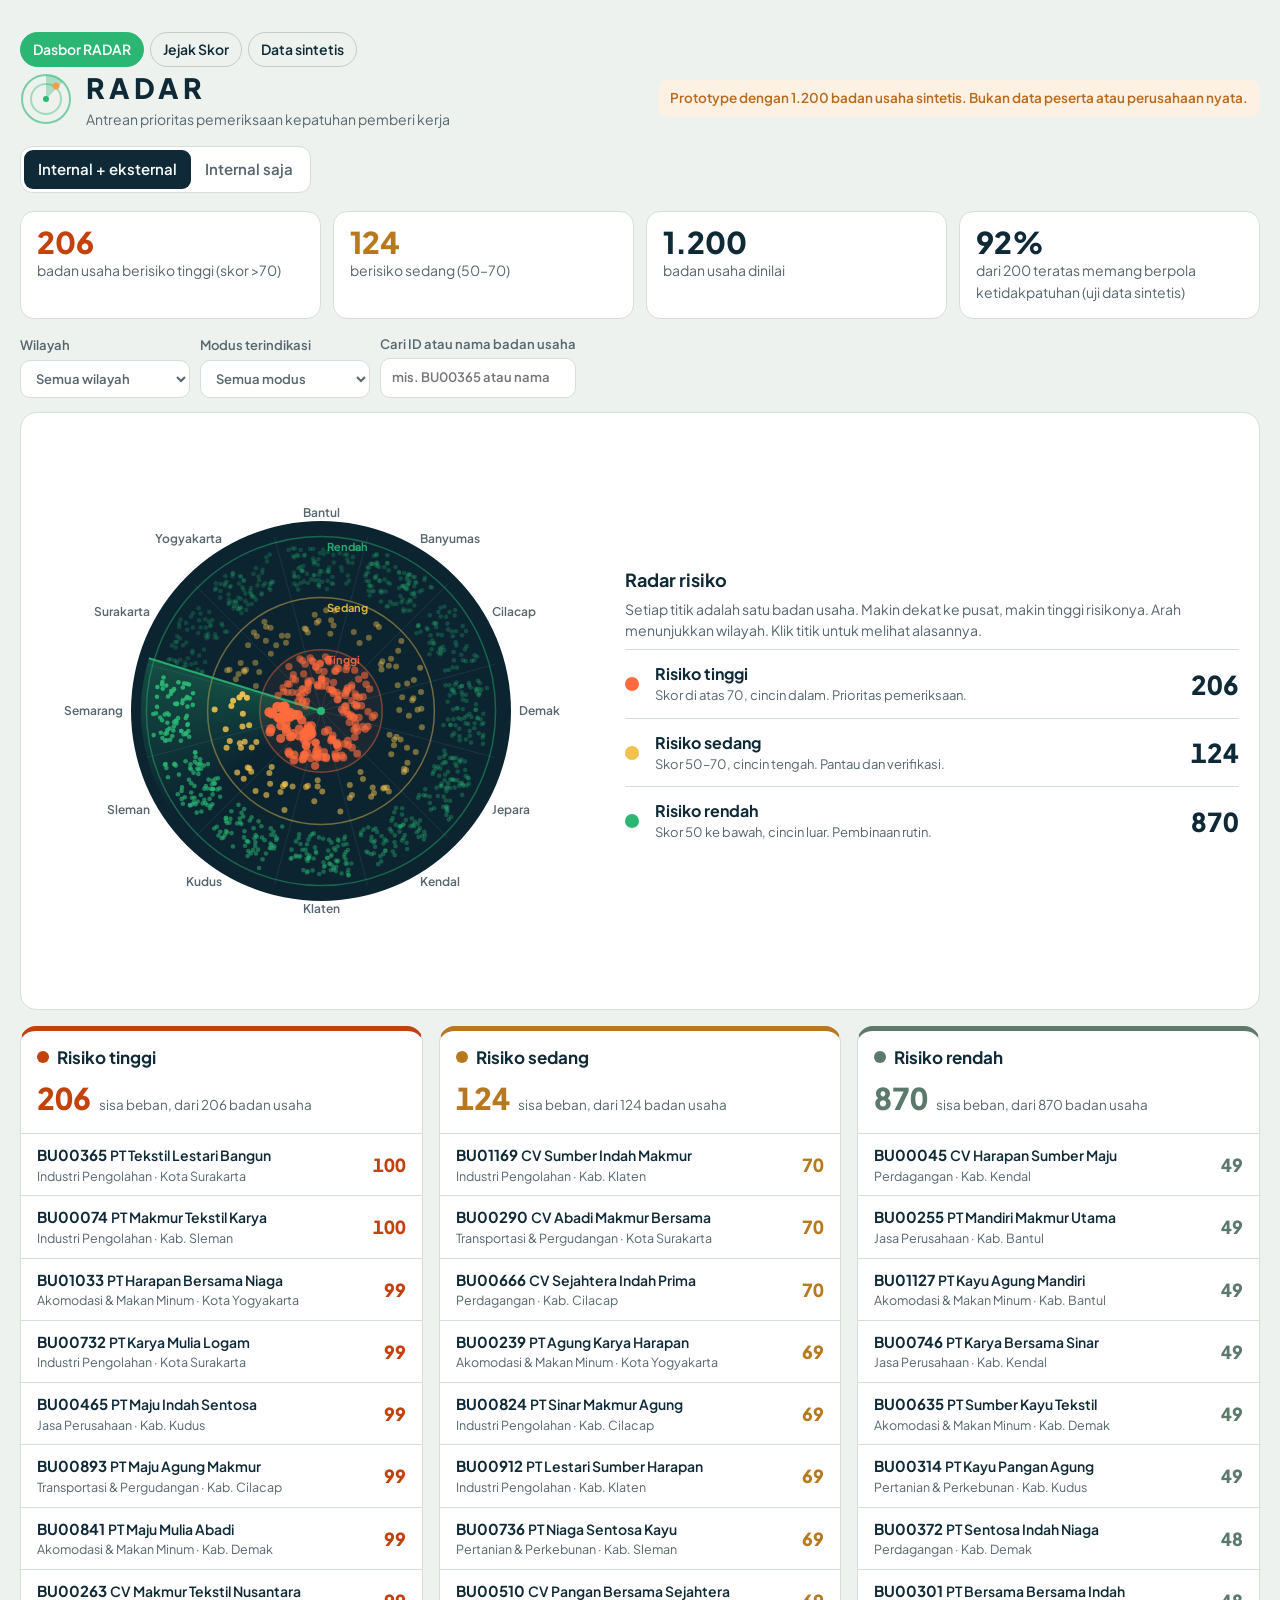
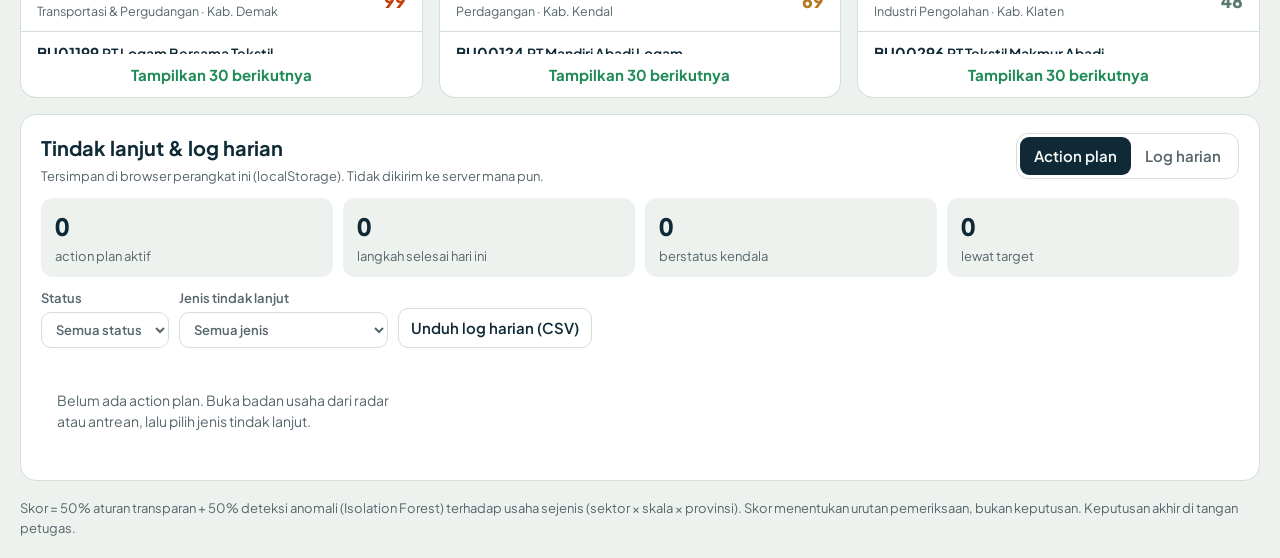
==== index.html @ 10ea85d9 "Add files via upload" ====
<!DOCTYPE html>
<html lang="id">
<head>
<meta charset="utf-8">
<meta name="viewport" content="width=device-width, initial-scale=1, viewport-fit=cover">
<title>RADAR – Antrean prioritas pemeriksaan (prototype)</title>
<meta name="description" content="Prototype RADAR (Risk-based Alert for Detecting Anomalous Reporting) – Tim SMILE, Healthkathon 2026. Seluruh data sintetis.">
<style>.sitenav{display:flex;flex-wrap:wrap;gap:6px;padding:12px 0 0;font-size:14px;font-weight:600}.sitenav a{color:inherit;text-decoration:none;padding:6px 12px;border-radius:99px;border:1px solid rgba(127,127,127,.35)}.sitenav a[aria-current]{background:#2BB673;border-color:#2BB673;color:#fff}.sitenav a:hover{border-color:#2BB673}</style>
<link rel="preconnect" href="https://fonts.googleapis.com"><link rel="preconnect" href="https://fonts.gstatic.com" crossorigin>
<link href="https://fonts.googleapis.com/css2?family=Plus+Jakarta+Sans:wght@400;500;600;700;800&display=swap" rel="stylesheet">
<style>
:root{--bg:#EEF2EE;--panel:#FFFFFF;--ink:#0F2A36;--muted:#56666C;--line:#D6DED8;--navy:#0F2A36;--green:#1E8A55;--green-2:#2BB673;--green-bg:#DDF2E5;--amber:#B86A1E;--amber-bg:#FDF1E4;--blue-bg:#E3ECF5;--hi:#C2410C;--mid:#B7791F;--lo:#5C7A6B;--bar:#E4EAE5;
 box-sizing:border-box;padding-top:env(safe-area-inset-top,0px);padding-bottom:env(safe-area-inset-bottom,0px)}
@media (prefers-color-scheme:dark){:root:not([data-theme="light"]){--bg:#0B1E26;--panel:#12303C;--ink:#E8F0EC;--muted:#9DB5AE;--line:#24485A;--green:#46C98A;--green-bg:#173F33;--amber:#F2A65A;--amber-bg:#3B2A17;--blue-bg:#1B3444;--hi:#FF8A57;--mid:#F2C14E;--lo:#8FB3A3;--bar:#1E4250}}
:root[data-theme="dark"]{--bg:#0B1E26;--panel:#12303C;--ink:#E8F0EC;--muted:#9DB5AE;--line:#24485A;--green:#46C98A;--green-bg:#173F33;--amber:#F2A65A;--amber-bg:#3B2A17;--blue-bg:#1B3444;--hi:#FF8A57;--mid:#F2C14E;--lo:#8FB3A3;--bar:#1E4250}
*,*::before,*::after{box-sizing:border-box}
html{scroll-padding-top:env(safe-area-inset-top,0px)}
body{margin:0;background:var(--bg);color:var(--ink);font-family:"Plus Jakarta Sans",system-ui,-apple-system,"Segoe UI",sans-serif;font-size:15px;line-height:1.5}
button,select,input{font:inherit;color:inherit}
:focus-visible{outline:3px solid var(--green-2);outline-offset:2px}
.wrap{max-width:1360px;margin:0 auto;padding:20px}
header.top{display:flex;flex-wrap:wrap;align-items:center;gap:16px 24px;justify-content:space-between;margin-bottom:18px}
.brand{display:flex;align-items:center;gap:14px}
.brand svg{flex:none}
.brand h1{margin:0;font-size:28px;letter-spacing:.14em;font-weight:800}
.brand p{margin:0;color:var(--muted);font-size:14px}
.note{background:var(--amber-bg);color:var(--amber);border-radius:10px;padding:8px 12px;font-size:13.5px;font-weight:600}
.seg{display:inline-flex;background:var(--panel);border:1px solid var(--line);border-radius:12px;padding:3px}
.seg button{border:0;background:transparent;padding:8px 14px;border-radius:9px;cursor:pointer;font-weight:600;color:var(--muted)}
.seg button[aria-pressed="true"]{background:var(--navy);color:#F7FAF6}
:root[data-theme="dark"] .seg button[aria-pressed="true"]{background:var(--green-2);color:#0B1E26}
@media (prefers-color-scheme:dark){:root:not([data-theme="light"]) .seg button[aria-pressed="true"]{background:var(--green-2);color:#0B1E26}}
.summary{display:grid;grid-template-columns:repeat(auto-fit,minmax(160px,1fr));gap:12px;margin-bottom:16px}
.sum{background:var(--panel);border:1px solid var(--line);border-radius:14px;padding:14px 16px}
.sum b{display:block;font-size:30px;font-weight:800;line-height:1.1}
.sum span{color:var(--muted);font-size:14px}
.sum.hi b{color:var(--hi)}.sum.mid b{color:var(--mid)}
.filters{display:flex;flex-wrap:wrap;gap:10px;margin-bottom:14px;align-items:end}
.filters label{display:flex;flex-direction:column;gap:4px;font-size:13px;color:var(--muted);font-weight:600}
.filters select,.filters input{background:var(--panel);border:1px solid var(--line);border-radius:10px;padding:9px 11px;min-width:170px}
.grid{display:grid;grid-template-columns:minmax(0,1.15fr) minmax(0,1fr);gap:16px;align-items:start}
@media (max-width:960px){.grid{grid-template-columns:1fr}}
.panel{background:var(--panel);border:1px solid var(--line);border-radius:16px}
.queue-head{display:flex;justify-content:space-between;align-items:baseline;padding:14px 16px;border-bottom:1px solid var(--line)}
.queue-head h2,.detail h2{margin:0;font-size:18px}
.queue-head span{color:var(--muted);font-size:13.5px}
.queue{list-style:none;margin:0;padding:0;max-height:640px;overflow:auto}
.item{display:grid;grid-template-columns:44px minmax(0,1fr) 112px;gap:12px;align-items:center;padding:12px 16px;border-bottom:1px solid var(--line);cursor:pointer;width:100%;text-align:left;background:transparent;border-left:4px solid transparent;border-top:0;border-right:0}
.item:hover{background:color-mix(in srgb,var(--green-bg) 45%,transparent)}
.item[aria-current="true"]{background:var(--green-bg);border-left-color:var(--green-2)}
.rank{font-weight:800;color:var(--muted);font-variant-numeric:tabular-nums}
.who b{display:block;font-size:15px}
.who small{color:var(--muted);font-size:13px;display:block;overflow:hidden;text-overflow:ellipsis;white-space:nowrap}
.chips{display:flex;flex-wrap:wrap;gap:4px;margin-top:5px}
.chip{font-size:12px;font-weight:600;padding:2px 8px;border-radius:20px;background:var(--blue-bg)}
.chip.st{background:var(--green-bg);color:var(--green)}
.score{display:flex;flex-direction:column;gap:4px;align-items:flex-end}
.score strong{font-size:20px;font-weight:800;font-variant-numeric:tabular-nums}
.meter{width:100%;height:7px;background:var(--bar);border-radius:6px;overflow:hidden}
.meter i{display:block;height:100%;border-radius:6px}
.lv-Tinggi{color:var(--hi)}.lv-Sedang{color:var(--mid)}.lv-Rendah{color:var(--lo)}
.bg-Tinggi{background:var(--hi)}.bg-Sedang{background:var(--mid)}.bg-Rendah{background:var(--lo)}
.more{display:block;width:100%;padding:12px;border:0;background:transparent;color:var(--green);font-weight:700;cursor:pointer}
.detail{padding:18px 20px;position:sticky;top:12px}
.dhead{display:flex;justify-content:space-between;gap:12px;align-items:flex-start;flex-wrap:wrap}
.dhead p{margin:4px 0 0;color:var(--muted);font-size:14px}
.big{text-align:right}
.big b{font-size:44px;line-height:1;font-weight:800;font-variant-numeric:tabular-nums}
.big span{display:block;font-weight:700}
h3{font-size:15px;margin:18px 0 8px}
.reasons{margin:0;padding-left:20px;display:flex;flex-direction:column;gap:6px}
.reasons li{padding-left:2px}
table{width:100%;border-collapse:collapse;font-size:14px}
th{text-align:left;color:var(--muted);font-weight:600;font-size:13px;padding:6px 6px;border-bottom:1px solid var(--line)}
td{padding:7px 6px;border-bottom:1px solid var(--line);font-variant-numeric:tabular-nums}
td.flag{color:var(--hi);font-weight:700}
.tbl{overflow-x:auto}
.actions{display:flex;flex-wrap:wrap;gap:8px}
.actions button{border:1px solid var(--line);background:var(--panel);border-radius:10px;padding:8px 12px;cursor:pointer;font-weight:600}
.actions button[aria-pressed="true"]{background:var(--navy);color:#F7FAF6;border-color:var(--navy)}
.hint{color:var(--muted);font-size:13px;margin:8px 0 0}
.region{padding:14px 16px}
.rrow{display:grid;grid-template-columns:150px 1fr 40px;gap:10px;align-items:center;font-size:14px;padding:4px 0}
.rrow .meter{height:10px}
.radar{display:grid;grid-template-columns:minmax(0,560px) minmax(0,1fr);gap:24px;align-items:center;padding:18px 20px;margin-bottom:16px}
@media (max-width:860px){.radar{grid-template-columns:1fr}}
.scope{position:relative;width:100%;aspect-ratio:1/1;max-width:560px;margin:0 auto}
.scope canvas{width:100%;height:100%;display:block;cursor:crosshair}
.legend h2{margin:0 0 6px;font-size:18px}
.legend>p{margin:0 0 14px;color:var(--muted);font-size:14px;max-width:60ch}
.lvrow{display:grid;grid-template-columns:18px 1fr auto;gap:12px;align-items:center;padding:12px 0;border-top:1px solid var(--line)}
.lvrow i{width:14px;height:14px;border-radius:50%;display:block}
.lvrow b{font-size:16px}.lvrow small{display:block;color:var(--muted);font-size:13px}
.lvrow strong{font-size:26px;font-weight:800;font-variant-numeric:tabular-nums}
.tip{position:absolute;pointer-events:none;background:var(--navy);color:#F7FAF6;font-size:13px;padding:6px 10px;border-radius:8px;white-space:nowrap;transform:translate(-50%,-130%);opacity:0;transition:opacity .15s}
[hidden]{display:none!important}
.tlpanel{margin-top:16px;padding:18px 20px}
.tlhead{display:flex;flex-wrap:wrap;gap:12px;justify-content:space-between;align-items:flex-start;margin-bottom:12px}
.tlhead h2{margin:0;font-size:20px}.tlhead p{margin:4px 0 0}
.tlsum{display:grid;grid-template-columns:repeat(auto-fit,minmax(150px,1fr));gap:10px;margin-bottom:12px}
.tlsum div{background:var(--bg);border-radius:12px;padding:10px 14px}
.tlsum b{display:block;font-size:24px;font-weight:800;font-variant-numeric:tabular-nums}
.tlsum span{color:var(--muted);font-size:13px}
.tlfilter{display:flex;flex-wrap:wrap;gap:10px;align-items:end;margin-bottom:12px}
.tlfilter label{display:flex;flex-direction:column;gap:4px;font-size:13px;color:var(--muted);font-weight:600}
.tlfilter select,.tlfilter input{background:var(--panel);border:1px solid var(--line);border-radius:10px;padding:8px 10px}
.btn{border:1px solid var(--line);background:var(--panel);border-radius:10px;padding:8px 12px;cursor:pointer;font-weight:600}
.btn.primary{background:var(--navy);color:#F7FAF6;border-color:var(--navy)}
.btn.small{padding:5px 9px;font-size:13px}
.btn.warn{color:var(--hi)}
.plans{display:grid;grid-template-columns:repeat(auto-fill,minmax(min(360px,100%),1fr));gap:12px}
.plan{border:1px solid var(--line);border-radius:14px;padding:14px 16px;display:flex;flex-direction:column;gap:8px;background:var(--panel)}
.plan .ph{display:flex;justify-content:space-between;gap:10px;align-items:flex-start}
.plan .ph b{font-size:15px}.plan .ph small{display:block;color:var(--muted);font-size:12.5px}
.pill{font-size:12px;font-weight:700;padding:3px 9px;border-radius:20px;white-space:nowrap}
.st-Rencana{background:var(--blue-bg)}.st-Berjalan{background:var(--amber-bg);color:var(--amber)}
.st-Kendala{background:#FBE1DA;color:var(--hi)}.st-Selesai{background:var(--green-bg);color:var(--green)}
.pmeta{margin:0;color:var(--muted);font-size:13.5px}.pmeta .late{color:var(--hi);font-weight:700}
.pbar{height:8px;background:var(--bar);border-radius:6px;overflow:hidden}.pbar i{display:block;height:100%;background:var(--green-2)}
.steps{margin:0;padding-left:20px;display:flex;flex-direction:column;gap:8px;font-size:14px}
.steps li{padding-left:2px}
.steps .sx{display:flex;flex-wrap:wrap;gap:6px;align-items:center;margin-top:4px}
.steps .ss{font-size:11.5px;font-weight:700;padding:1px 7px;border-radius:20px}
.ss-belum{background:var(--bar);color:var(--muted)}.ss-jalan{background:var(--amber-bg);color:var(--amber)}.ss-selesai{background:var(--green-bg);color:var(--green)}.ss-kendala{background:#FBE1DA;color:var(--hi)}
.steps li.done>span.t{text-decoration:line-through;color:var(--muted)}
.addnote{display:flex;gap:6px}.addnote input{flex:1;min-width:0;background:var(--panel);border:1px solid var(--line);border-radius:10px;padding:7px 10px}
.pfoot{display:flex;flex-wrap:wrap;gap:6px;justify-content:space-between}
.logday h3{margin:14px 0 6px;font-size:15px}
.logrow{display:grid;grid-template-columns:56px minmax(0,1fr);gap:10px;padding:8px 0;border-bottom:1px solid var(--line);font-size:14px}
.logrow time{color:var(--muted);font-variant-numeric:tabular-nums}
.logrow b{font-weight:700}.logrow small{color:var(--muted)}
.tlpick{display:flex;flex-wrap:wrap;gap:8px}
.tlpick button[aria-pressed="true"]{background:var(--navy);color:#F7FAF6;border-color:var(--navy)}
.tlform{display:flex;flex-direction:column;gap:10px;margin-top:10px;background:var(--bg);border-radius:12px;padding:12px 14px}
.tlform label{display:flex;flex-direction:column;gap:4px;font-size:13px;font-weight:600;color:var(--muted)}
.tlform input,.tlform textarea{background:var(--panel);border:1px solid var(--line);border-radius:10px;padding:8px 10px;font-weight:400;color:var(--ink)}
.tlform ol{margin:0;padding-left:20px;font-size:14px}
.planbox{background:var(--bg);border-radius:12px;padding:12px 14px;display:flex;flex-direction:column;gap:8px}
.toast{position:fixed;left:50%;bottom:calc(20px + env(safe-area-inset-bottom,0px));transform:translateX(-50%);background:var(--navy);color:#F7FAF6;padding:10px 16px;border-radius:10px;font-size:14px;opacity:0;transition:opacity .2s;pointer-events:none;z-index:50}
.toast.on{opacity:1}
footer{color:var(--muted);font-size:13px;margin-top:18px}
@media (prefers-reduced-motion:no-preference){.meter i{transition:width .4s ease}}
</style>
<style>
.lanes{display:grid;grid-template-columns:repeat(3,minmax(0,1fr));gap:16px;align-items:start}
@media (max-width:1000px){.lanes{grid-template-columns:1fr}}
.lane{border-top:5px solid var(--lc)}
.lane header{padding:14px 16px 12px;border-bottom:1px solid var(--line)}
.lane h2{margin:0;font-size:17px;display:flex;align-items:center;gap:8px}
.lane h2 i{width:12px;height:12px;border-radius:50%;background:var(--lc);display:inline-block}
.lane .load{display:flex;align-items:baseline;gap:8px;margin-top:6px}
.lane .load b{font-size:30px;font-weight:800;font-variant-numeric:tabular-nums;color:var(--lc)}
.lane .load span{color:var(--muted);font-size:13.5px}
.lane ul{list-style:none;margin:0;padding:0;max-height:520px;overflow:auto}
.row{display:grid;grid-template-columns:minmax(0,1fr) 64px;gap:10px;align-items:center;width:100%;padding:10px 16px;border:0;border-bottom:1px solid var(--line);background:transparent;text-align:left;cursor:pointer}
.row:hover{background:color-mix(in srgb,var(--green-bg) 45%,transparent)}
.row b{font-size:15px}.row small{display:block;color:var(--muted);font-size:12.5px;white-space:nowrap;overflow:hidden;text-overflow:ellipsis}
.row .nm{font-size:14px;font-weight:600;color:var(--ink)}
.mnm{margin:2px 0 0!important;font-size:16px!important;font-weight:700;color:var(--ink)!important}
.row .sc{text-align:right;font-weight:800;font-size:18px;font-variant-numeric:tabular-nums;color:var(--lc)}
.row.done{opacity:.55}
.row .st{display:inline-block;margin-top:3px;font-size:11.5px;font-weight:700;padding:1px 7px;border-radius:20px;background:var(--green-bg);color:var(--green)}
.lane .more{padding:10px}
.empty{padding:16px;color:var(--muted);font-size:14px}
dialog{border:0;padding:0;border-radius:18px;max-width:640px;width:calc(100% - 32px);background:var(--panel);color:var(--ink);box-shadow:0 24px 60px rgba(0,0,0,.35)}
dialog::backdrop{background:rgba(11,30,38,.55)}
.mbody{padding:22px 24px;max-height:min(84vh,820px);overflow:auto}
.mclose{position:absolute;top:12px;right:12px;border:0;background:var(--bar);width:36px;height:36px;border-radius:50%;cursor:pointer;font-size:20px;line-height:1}
</style>
</head>
<body>
<div class="wrap">
<nav class="sitenav" aria-label="Halaman"><a href="index.html" aria-current="page">Dasbor RADAR</a><a href="jejak.html">Jejak Skor</a><a href="data.html">Data sintetis</a></nav>
<header class="top">
 <div class="brand">
  <svg width="52" height="52" viewBox="0 0 52 52" aria-hidden="true"><circle cx="26" cy="26" r="24" fill="none" stroke="#2BB673" stroke-opacity=".6" stroke-width="2"/><circle cx="26" cy="26" r="15" fill="none" stroke="#2BB673" stroke-opacity=".4" stroke-width="2"/><path d="M26 26 L26 2 A24 24 0 0 1 43 9 Z" fill="#2BB673" fill-opacity=".35"/><circle cx="36" cy="13" r="3.5" fill="#F29F4B"/><circle cx="26" cy="26" r="3" fill="#2BB673"/></svg>
  <div><h1>RADAR</h1><p>Antrean prioritas pemeriksaan kepatuhan pemberi kerja</p></div>
 </div>
 <div class="note" role="note">Prototype dengan 1.200 badan usaha sintetis. Bukan data peserta atau perusahaan nyata.</div>
 <div class="seg" role="group" aria-label="Sumber data yang dipakai">
  <button type="button" data-mode="s" aria-pressed="true">Internal + eksternal</button>
  <button type="button" data-mode="si" aria-pressed="false">Internal saja</button>
 </div>
</header>

<section class="summary" aria-label="Ringkasan">
 <div class="sum hi"><b id="nHi">–</b><span>badan usaha berisiko tinggi (skor &gt;70)</span></div>
 <div class="sum mid"><b id="nMid">–</b><span>berisiko sedang (50–70)</span></div>
 <div class="sum"><b id="nAll">–</b><span>badan usaha dinilai</span></div>
 <div class="sum"><b id="prec">–</b><span id="precTxt">dari 200 teratas memang berpola ketidakpatuhan (uji data sintetis)</span></div>
</section>


<div class="filters">
 <label>Wilayah<select id="fKab"><option value="">Semua wilayah</option></select></label>
 <label>Modus terindikasi<select id="fMd"><option value="">Semua modus</option><option>PDUK</option><option>Upah</option><option>Misklasifikasi</option><option>Mutasi</option><option>Tunggakan</option></select></label>
 <label>Cari ID atau nama badan usaha<input id="fQ" type="search" placeholder="mis. BU00365 atau nama" autocomplete="off"></label>
</div>

<section class="panel radar" aria-labelledby="radTitle">
 <div class="scope"><canvas id="scope" role="img" aria-label="Radar risiko: setiap titik adalah satu badan usaha. Cincin dalam risiko tinggi, tengah sedang, luar rendah. Arah menunjukkan wilayah."></canvas><div class="tip" id="tip"></div></div>
 <div class="legend">
  <h2 id="radTitle">Radar risiko</h2>
  <p>Setiap titik adalah satu badan usaha. Makin dekat ke pusat, makin tinggi risikonya. Arah menunjukkan wilayah. Klik titik untuk melihat alasannya.</p>
  <p id="radNote" style="color:var(--green);font-weight:600;margin-top:-6px" aria-live="polite"></p>
  <div class="lvrow"><i style="background:#FF6B3D"></i><span><b>Risiko tinggi</b><small>Skor di atas 70, cincin dalam. Prioritas pemeriksaan.</small></span><strong id="lgHi">–</strong></div>
  <div class="lvrow"><i style="background:#F2C14E"></i><span><b>Risiko sedang</b><small>Skor 50–70, cincin tengah. Pantau dan verifikasi.</small></span><strong id="lgMid">–</strong></div>
  <div class="lvrow"><i style="background:#2BB673"></i><span><b>Risiko rendah</b><small>Skor 50 ke bawah, cincin luar. Pembinaan rutin.</small></span><strong id="lgLo">–</strong></div>
 </div>
</section>


<div class="lanes">
 <section class="panel lane" style="--lc:var(--hi)" aria-labelledby="h-Tinggi"><header><h2 id="h-Tinggi"><i></i>Risiko tinggi</h2><div class="load"><b id="sisa-Tinggi">–</b><span id="sub-Tinggi"></span></div></header><ul id="list-Tinggi"></ul><button class="more" type="button" data-lv="Tinggi">Tampilkan 30 berikutnya</button></section>
 <section class="panel lane" style="--lc:var(--mid)" aria-labelledby="h-Sedang"><header><h2 id="h-Sedang"><i></i>Risiko sedang</h2><div class="load"><b id="sisa-Sedang">–</b><span id="sub-Sedang"></span></div></header><ul id="list-Sedang"></ul><button class="more" type="button" data-lv="Sedang">Tampilkan 30 berikutnya</button></section>
 <section class="panel lane" style="--lc:var(--lo)" aria-labelledby="h-Rendah"><header><h2 id="h-Rendah"><i></i>Risiko rendah</h2><div class="load"><b id="sisa-Rendah">–</b><span id="sub-Rendah"></span></div></header><ul id="list-Rendah"></ul><button class="more" type="button" data-lv="Rendah">Tampilkan 30 berikutnya</button></section>
</div>
<section class="panel tlpanel" id="tlpanel" aria-labelledby="tlTitle">
 <div class="tlhead"><div><h2 id="tlTitle">Tindak lanjut &amp; log harian</h2><p class="hint" id="storeNote">Tersimpan di browser perangkat ini (localStorage). Tidak dikirim ke server mana pun.</p></div>
  <div class="seg" role="group" aria-label="Tampilan"><button type="button" data-tab="plan" aria-pressed="true">Action plan</button><button type="button" data-tab="log" aria-pressed="false">Log harian</button></div></div>
 <div class="tlsum"><div><b id="cAktif">0</b><span>action plan aktif</span></div><div><b id="cHari">0</b><span>langkah selesai hari ini</span></div><div><b id="cKendala">0</b><span>berstatus kendala</span></div><div><b id="cLate">0</b><span>lewat target</span></div></div>
 <div class="tlfilter"><label>Status<select id="fSt"><option value="">Semua status</option><option>Rencana</option><option>Berjalan</option><option>Kendala</option><option>Selesai</option></select></label>
  <label>Jenis tindak lanjut<select id="fJn"><option value="">Semua jenis</option></select></label>
  <button class="btn" type="button" id="btnCsv">Unduh log harian (CSV)</button></div>
 <div id="tlPlans" class="plans"></div>
 <div id="tlLog" hidden></div>
</section>
<div class="toast" id="toast" role="status" aria-live="polite"></div>
<dialog id="modal" aria-labelledby="mTitle"><button class="mclose" type="button" id="mClose" aria-label="Tutup">×</button><div class="mbody" id="mBody"></div></dialog>

<footer>Skor = 50% aturan transparan + 50% deteksi anomali (Isolation Forest) terhadap usaha sejenis (sektor × skala × provinsi). Skor menentukan urutan pemeriksaan, bukan keputusan. Keputusan akhir di tangan petugas.</footer>
</div>

<script>
const DATA = {"rows":[{"id":"BU00365","sek":"Industri Pengolahan","sk":"Besar","kab":"Kota Surakarta","s":100.0,"si":74.8,"lv":"Tinggi","md":["Misklasifikasi","PDUK","Upah"],"al":["86% pekerja dilaporkan dengan upah ≈ UMK; usaha sejenis: 35%","28% pekerja aktif (data eksternal) tercatat PBPU/PBI; usaha sejenis: 2%","Hanya 55% pekerja (data eksternal) terdaftar PPU; usaha sejenis: 97%"],"ru":["Upah menumpuk di UMK","PPU <80% pekerja PPh 21","Upah <90% penghasilan PPh 21","≥10% pekerja aktif tercatat mandiri"],"n":133,"ind":{"umk":[0.857,0.347],"pph":[0.573,0.966],"mandiri":[0.282,0.018],"jeda":[15.0,16.0],"backdate":[9.0,10.0],"telat":[0.0,0.0]},"nm":"PT Tekstil Lestari Bangun"},{"id":"BU00074","sek":"Industri Pengolahan","sk":"Besar","kab":"Kab. Sleman","s":100.0,"si":100.0,"lv":"Tinggi","md":["Misklasifikasi","Mutasi","PDUK","Upah"],"al":["87% pekerja dilaporkan dengan upah ≈ UMK; usaha sejenis: 33%","Rata-rata upah dilaporkan hanya 1.08× UMK; usaha sejenis: 1.29","Pekerja baru didaftarkan rata-rata 125 hari setelah mulai kerja; usaha sejenis: 17"],"ru":["Upah menumpuk di UMK","Nonaktif diinput terlambat >14 hari","Upah <90% penghasilan PPh 21","Pekerja baru didaftarkan >60 hari"],"n":102,"ind":{"umk":[0.873,0.333],"pph":[0.919,0.961],"mandiri":[0.041,0.01],"jeda":[125.0,17.0],"backdate":[38.0,11.0],"telat":[0.0,0.0]},"nm":"PT Makmur Tekstil Karya"},{"id":"BU01033","sek":"Akomodasi & Makan Minum","sk":"Menengah","kab":"Kota Yogyakarta","s":99.9,"si":83.1,"lv":"Tinggi","md":["Misklasifikasi","Mutasi","PDUK"],"al":["Pekerja baru didaftarkan rata-rata 136 hari setelah mulai kerja; usaha sejenis: 16","PPU aktif hanya 54% dari jumlah pekerja di data PPh 21; usaha sejenis: 99%","42% pekerja aktif (data eksternal) tercatat PBPU/PBI; usaha sejenis: 2%"],"ru":["Pekerja dialihkan ke PBPU/PBI","Tunggakan ≥4 bulan","PPU <80% pekerja PPh 21","≥10% pekerja aktif tercatat mandiri","Pekerja baru didaftarkan >60 hari"],"n":15,"ind":{"umk":[0.733,0.579],"pph":[0.536,0.986],"mandiri":[0.423,0.018],"jeda":[136.0,16.0],"backdate":[8.0,10.0],"telat":[4.0,1.0]},"nm":"PT Harapan Bersama Niaga"},{"id":"BU00732","sek":"Industri Pengolahan","sk":"Kecil","kab":"Kota Surakarta","s":99.9,"si":98.9,"lv":"Tinggi","md":["Mutasi","PDUK","Upah"],"al":["Pekerja baru didaftarkan rata-rata 127 hari setelah mulai kerja; usaha sejenis: 16","PPU aktif hanya 29% dari jumlah pekerja di data PPh 21; usaha sejenis: 100%","Tanggal nonaktif rata-rata 38 hari sebelum diinput; usaha sejenis: 10"],"ru":["Upah menumpuk di UMK","Nonaktif diinput terlambat >14 hari","Tunggakan ≥4 bulan","PPU <80% pekerja PPh 21","Upah <90% penghasilan PPh 21","≥10% pekerja aktif tercatat mandiri","Pekerja baru didaftarkan >60 hari"],"n":4,"ind":{"umk":[1.0,0.583],"pph":[0.286,1.0],"mandiri":[0.5,0.0],"jeda":[127.0,16.0],"backdate":[38.0,10.0],"telat":[6.0,1.0]},"nm":"PT Karya Mulia Logam"},{"id":"BU00465","sek":"Jasa Perusahaan","sk":"Besar","kab":"Kab. Kudus","s":99.8,"si":73.5,"lv":"Tinggi","md":["Misklasifikasi","PDUK"],"al":["Hanya 54% pekerja (data eksternal) terdaftar PPU; usaha sejenis: 98%","PPU aktif hanya 52% dari jumlah pekerja di data PPh 21; usaha sejenis: 96%","46% pekerja aktif (data eksternal) tercatat PBPU/PBI; usaha sejenis: 2%"],"ru":["Pekerja dialihkan ke PBPU/PBI","PPU <80% pekerja PPh 21","≥10% pekerja aktif tercatat mandiri"],"n":37,"ind":{"umk":[0.243,0.232],"pph":[0.521,0.956],"mandiri":[0.462,0.017],"jeda":[12.0,16.0],"backdate":[6.0,11.0],"telat":[0.0,0.0]},"nm":"PT Maju Indah Sentosa"},{"id":"BU00893","sek":"Transportasi & Pergudangan","sk":"Besar","kab":"Kab. Cilacap","s":99.8,"si":72.6,"lv":"Tinggi","md":["Misklasifikasi","PDUK"],"al":["Hanya 41% pekerja (data eksternal) terdaftar PPU; usaha sejenis: 98%","58% pekerja aktif (data eksternal) tercatat PBPU/PBI; usaha sejenis: 1%","PPU aktif hanya 41% dari jumlah pekerja di data PPh 21; usaha sejenis: 94%"],"ru":["Pekerja dialihkan ke PBPU/PBI","PPU <80% pekerja PPh 21","≥10% pekerja aktif tercatat mandiri"],"n":35,"ind":{"umk":[0.571,0.41],"pph":[0.407,0.94],"mandiri":[0.577,0.014],"jeda":[19.0,18.0],"backdate":[5.0,9.0],"telat":[1.0,1.0]},"nm":"PT Maju Agung Makmur"},{"id":"BU00841","sek":"Akomodasi & Makan Minum","sk":"Besar","kab":"Kab. Demak","s":99.8,"si":79.2,"lv":"Tinggi","md":["Misklasifikasi","Mutasi","PDUK"],"al":["Pekerja baru didaftarkan rata-rata 127 hari setelah mulai kerja; usaha sejenis: 15","36% pekerja aktif (data eksternal) tercatat PBPU/PBI; usaha sejenis: 2%","Hanya 62% pekerja (data eksternal) terdaftar PPU; usaha sejenis: 98%"],"ru":["Pekerja dialihkan ke PBPU/PBI","Tunggakan ≥4 bulan","PPU <80% pekerja PPh 21","≥10% pekerja aktif tercatat mandiri","Pekerja baru didaftarkan >60 hari"],"n":52,"ind":{"umk":[0.5,0.543],"pph":[0.591,0.969],"mandiri":[0.355,0.017],"jeda":[127.0,15.0],"backdate":[9.0,10.0],"telat":[8.0,0.0]},"nm":"PT Maju Mulia Abadi"},{"id":"BU00263","sek":"Transportasi & Pergudangan","sk":"Menengah","kab":"Kab. Demak","s":99.7,"si":99.1,"lv":"Tinggi","md":["Misklasifikasi","Mutasi","PDUK","Upah"],"al":["11% pekerja aktif (data eksternal) tercatat PBPU/PBI; usaha sejenis: 1%","Rata-rata upah dilaporkan hanya 1.05× UMK; usaha sejenis: 1.31","73% pekerja dilaporkan dengan upah ≈ UMK; usaha sejenis: 39%"],"ru":["Upah menumpuk di UMK","Nonaktif diinput terlambat >14 hari","Tunggakan ≥4 bulan","≥10% pekerja aktif tercatat mandiri"],"n":11,"ind":{"umk":[0.727,0.394],"pph":[0.917,0.97],"mandiri":[0.111,0.013],"jeda":[18.0,15.0],"backdate":[16.0,11.0],"telat":[6.0,1.0]},"nm":"CV Makmur Tekstil Nusantara"},{"id":"BU01199","sek":"Transportasi & Pergudangan","sk":"Besar","kab":"Kab. Kudus","s":99.7,"si":67.1,"lv":"Tinggi","md":["Misklasifikasi","PDUK","Upah"],"al":["Hanya 58% pekerja (data eksternal) terdaftar PPU; usaha sejenis: 98%","31% pekerja aktif (data eksternal) tercatat PBPU/PBI; usaha sejenis: 1%","PPU aktif hanya 58% dari jumlah pekerja di data PPh 21; usaha sejenis: 94%"],"ru":["Upah menumpuk di UMK","PPU <80% pekerja PPh 21","Upah <90% penghasilan PPh 21","≥10% pekerja aktif tercatat mandiri"],"n":40,"ind":{"umk":[0.85,0.41],"pph":[0.58,0.94],"mandiri":[0.313,0.014],"jeda":[18.0,18.0],"backdate":[9.0,9.0],"telat":[0.0,1.0]},"nm":"PT Logam Bersama Tekstil"},{"id":"BU01177","sek":"Pertanian & Perkebunan","sk":"Menengah","kab":"Kab. Kendal","s":99.6,"si":74.0,"lv":"Tinggi","md":["Mutasi","PDUK"],"al":["Hanya 55% pekerja (data eksternal) terdaftar PPU; usaha sejenis: 98%","Tanggal nonaktif rata-rata 70 hari sebelum diinput; usaha sejenis: 10","Pekerja baru didaftarkan rata-rata 127 hari setelah mulai kerja; usaha sejenis: 16"],"ru":["Nonaktif diinput terlambat >14 hari","PPU <80% pekerja PPh 21","≥10% pekerja aktif tercatat mandiri","Pekerja baru didaftarkan >60 hari"],"n":50,"ind":{"umk":[0.58,0.644],"pph":[0.556,0.985],"mandiri":[0.275,0.0],"jeda":[127.0,16.0],"backdate":[70.0,10.0],"telat":[0.0,1.0]},"nm":"PT Sejahtera Agung Sejahtera"},{"id":"BU00641","sek":"Konstruksi","sk":"Menengah","kab":"Kab. Kudus","s":99.6,"si":99.8,"lv":"Tinggi","md":["Mutasi","PDUK","Upah"],"al":["Pekerja baru didaftarkan rata-rata 117 hari setelah mulai kerja; usaha sejenis: 17","Tanggal nonaktif rata-rata 85 hari sebelum diinput; usaha sejenis: 10","83% pekerja dilaporkan dengan upah ≈ UMK; usaha sejenis: 45%"],"ru":["Upah menumpuk di UMK","Nonaktif diinput terlambat >14 hari","Tunggakan ≥4 bulan","Upah <90% penghasilan PPh 21","Pekerja baru didaftarkan >60 hari"],"n":64,"ind":{"umk":[0.828,0.447],"pph":[0.901,1.0],"mandiri":[0.015,0.0],"jeda":[117.0,17.0],"backdate":[85.0,10.0],"telat":[6.0,1.0]},"nm":"PT Sinar Maju Mulia"},{"id":"BU00915","sek":"Transportasi & Pergudangan","sk":"Menengah","kab":"Kab. Kudus","s":99.5,"si":58.2,"lv":"Tinggi","md":["Misklasifikasi","Mutasi","PDUK"],"al":["Hanya 55% pekerja (data eksternal) terdaftar PPU; usaha sejenis: 98%","32% pekerja aktif (data eksternal) tercatat PBPU/PBI; usaha sejenis: 1%","PPU aktif hanya 52% dari jumlah pekerja di data PPh 21; usaha sejenis: 97%"],"ru":["Nonaktif diinput terlambat >14 hari","PPU <80% pekerja PPh 21","≥10% pekerja aktif tercatat mandiri"],"n":14,"ind":{"umk":[0.429,0.394],"pph":[0.519,0.97],"mandiri":[0.318,0.013],"jeda":[18.0,15.0],"backdate":[16.0,11.0],"telat":[1.0,1.0]},"nm":"PT Kayu Prima Mulia"},{"id":"BU00218","sek":"Akomodasi & Makan Minum","sk":"Besar","kab":"Kab. Kudus","s":99.5,"si":40.5,"lv":"Tinggi","md":["Misklasifikasi","PDUK"],"al":["Hanya 27% pekerja (data eksternal) terdaftar PPU; usaha sejenis: 98%","PPU aktif hanya 28% dari jumlah pekerja di data PPh 21; usaha sejenis: 97%","50% pekerja aktif (data eksternal) tercatat PBPU/PBI; usaha sejenis: 2%"],"ru":["PPU <80% pekerja PPh 21","≥10% pekerja aktif tercatat mandiri"],"n":23,"ind":{"umk":[0.652,0.543],"pph":[0.28,0.969],"mandiri":[0.5,0.017],"jeda":[15.0,15.0],"backdate":[0.0,10.0],"telat":[0.0,0.0]},"nm":"PT Indah Makmur Perkasa"},{"id":"BU00515","sek":"Akomodasi & Makan Minum","sk":"Menengah","kab":"Kab. Kudus","s":99.4,"si":99.7,"lv":"Tinggi","md":["Mutasi","PDUK","Upah"],"al":["Pekerja baru didaftarkan rata-rata 126 hari setelah mulai kerja; usaha sejenis: 16","Tanggal nonaktif rata-rata 58 hari sebelum diinput; usaha sejenis: 11","95% pekerja dilaporkan dengan upah ≈ UMK; usaha sejenis: 64%"],"ru":["Upah menumpuk di UMK","Nonaktif diinput terlambat >14 hari","Pekerja baru didaftarkan >60 hari"],"n":38,"ind":{"umk":[0.947,0.639],"pph":[0.974,0.972],"mandiri":[0.0,0.0],"jeda":[126.0,16.0],"backdate":[58.0,11.0],"telat":[0.0,1.0]},"nm":"PT Tekstil Mulia Tekstil"},{"id":"BU00205","sek":"Jasa Perusahaan","sk":"Menengah","kab":"Kab. Klaten","s":99.4,"si":82.6,"lv":"Tinggi","md":["Mutasi","PDUK"],"al":["Hanya 24% pekerja (data eksternal) terdaftar PPU; usaha sejenis: 98%","PPU aktif hanya 31% dari jumlah pekerja di data PPh 21; usaha sejenis: 97%","Pekerja baru didaftarkan rata-rata 114 hari setelah mulai kerja; usaha sejenis: 16"],"ru":["Pekerja dialihkan ke PBPU/PBI","Tunggakan ≥4 bulan","PPU <80% pekerja PPh 21","≥10% pekerja aktif tercatat mandiri","Pekerja baru didaftarkan >60 hari"],"n":15,"ind":{"umk":[0.333,0.327],"pph":[0.312,0.973],"mandiri":[0.683,0.0],"jeda":[114.0,16.0],"backdate":[8.0,9.0],"telat":[7.0,1.0]},"nm":"PT Bangun Abadi Maju"},{"id":"BU00196","sek":"Industri Pengolahan","sk":"Kecil","kab":"Kota Surakarta","s":99.3,"si":74.6,"lv":"Tinggi","md":["PDUK","Upah"],"al":["PPU aktif hanya 9% dari jumlah pekerja di data PPh 21; usaha sejenis: 100%","PPU aktif 1 vs estimasi 10 pekerja di data izin usaha; usaha sejenis: 0.85","Upah dilaporkan 85% dari rata-rata penghasilan PPh 21; usaha sejenis: 99%"],"ru":["Upah menumpuk di UMK","PPU <80% pekerja PPh 21","Upah <90% penghasilan PPh 21","≥10% pekerja aktif tercatat mandiri"],"n":1,"ind":{"umk":[1.0,0.583],"pph":[0.091,1.0],"mandiri":[0.625,0.0],"jeda":[4.0,16.0],"backdate":[5.0,10.0],"telat":[1.0,1.0]},"nm":"CV Garmen Mulia Mandiri"},{"id":"BU00584","sek":"Industri Pengolahan","sk":"Menengah","kab":"Kab. Demak","s":99.3,"si":72.3,"lv":"Tinggi","md":["Mutasi","PDUK","Upah"],"al":["Hanya 57% pekerja (data eksternal) terdaftar PPU; usaha sejenis: 98%","PPU aktif hanya 53% dari jumlah pekerja di data PPh 21; usaha sejenis: 98%","78% pekerja dilaporkan dengan upah ≈ UMK; usaha sejenis: 43%"],"ru":["Upah menumpuk di UMK","PPU <80% pekerja PPh 21","≥10% pekerja aktif tercatat mandiri"],"n":9,"ind":{"umk":[0.778,0.427],"pph":[0.529,0.976],"mandiri":[0.357,0.0],"jeda":[22.0,16.0],"backdate":[8.0,10.0],"telat":[0.0,1.0]},"nm":"PT Sejahtera Agung Lestari"},{"id":"BU00320","sek":"Transportasi & Pergudangan","sk":"Menengah","kab":"Kota Surakarta","s":99.2,"si":71.2,"lv":"Tinggi","md":["Misklasifikasi","PDUK"],"al":["Hanya 54% pekerja (data eksternal) terdaftar PPU; usaha sejenis: 98%","46% pekerja aktif (data eksternal) tercatat PBPU/PBI; usaha sejenis: 1%","PPU aktif hanya 56% dari jumlah pekerja di data PPh 21; usaha sejenis: 97%"],"ru":["Pekerja dialihkan ke PBPU/PBI","PPU <80% pekerja PPh 21","≥10% pekerja aktif tercatat mandiri"],"n":34,"ind":{"umk":[0.353,0.394],"pph":[0.557,0.97],"mandiri":[0.464,0.013],"jeda":[15.0,15.0],"backdate":[5.0,11.0],"telat":[1.0,1.0]},"nm":"PT Indah Sejahtera Sentosa"},{"id":"BU00613","sek":"Perdagangan","sk":"Besar","kab":"Kab. Cilacap","s":99.2,"si":69.2,"lv":"Tinggi","md":["Misklasifikasi","Mutasi","PDUK"],"al":["Hanya 38% pekerja (data eksternal) terdaftar PPU; usaha sejenis: 97%","PPU aktif hanya 39% dari jumlah pekerja di data PPh 21; usaha sejenis: 98%","38% pekerja aktif (data eksternal) tercatat PBPU/PBI; usaha sejenis: 2%"],"ru":["Nonaktif diinput terlambat >14 hari","PPU <80% pekerja PPh 21","≥10% pekerja aktif tercatat mandiri"],"n":60,"ind":{"umk":[0.5,0.513],"pph":[0.392,0.979],"mandiri":[0.383,0.017],"jeda":[16.0,16.0],"backdate":[17.0,10.0],"telat":[1.0,0.0]},"nm":"PT Bersama Lestari Sumber"},{"id":"BU00998","sek":"Industri Pengolahan","sk":"Kecil","kab":"Kota Yogyakarta","s":99.2,"si":84.5,"lv":"Tinggi","md":["PDUK","Upah"],"al":["PPU aktif hanya 33% dari jumlah pekerja di data PPh 21; usaha sejenis: 100%","Upah dilaporkan 76% dari rata-rata penghasilan PPh 21; usaha sejenis: 98%","100% pekerja dilaporkan dengan upah ≈ UMK; usaha sejenis: 50%"],"ru":["Upah menumpuk di UMK","Tunggakan ≥4 bulan","PPU <80% pekerja PPh 21","Upah <90% penghasilan PPh 21","≥10% pekerja aktif tercatat mandiri"],"n":2,"ind":{"umk":[1.0,0.5],"pph":[0.333,1.0],"mandiri":[0.667,0.0],"jeda":[15.0,16.0],"backdate":[9.0,8.0],"telat":[4.0,1.0]},"nm":"CV Nusantara Logam Indah"},{"id":"BU00190","sek":"Akomodasi & Makan Minum","sk":"Menengah","kab":"Kab. Kudus","s":99.1,"si":98.0,"lv":"Tinggi","md":["PDUK","Upah"],"al":["Hanya 56% pekerja (data eksternal) terdaftar PPU; usaha sejenis: 99%","PPU aktif hanya 59% dari jumlah pekerja di data PPh 21; usaha sejenis: 97%","94% pekerja dilaporkan dengan upah ≈ UMK; usaha sejenis: 64%"],"ru":["Upah menumpuk di UMK","Pekerja dialihkan ke PBPU/PBI","Tunggakan ≥4 bulan","PPU <80% pekerja PPh 21","Upah <90% penghasilan PPh 21","≥10% pekerja aktif tercatat mandiri"],"n":16,"ind":{"umk":[0.938,0.639],"pph":[0.593,0.972],"mandiri":[0.44,0.0],"jeda":[20.0,16.0],"backdate":[7.0,11.0],"telat":[6.0,1.0]},"nm":"PT Indah Sinar Karya"},{"id":"BU01073","sek":"Konstruksi","sk":"Besar","kab":"Kota Surakarta","s":99.1,"si":75.0,"lv":"Tinggi","md":["Upah"],"al":["94% pekerja dilaporkan dengan upah ≈ UMK; usaha sejenis: 37%","Rata-rata upah dilaporkan hanya 1.03× UMK; usaha sejenis: 1.26","Upah dilaporkan 82% dari rata-rata penghasilan PPh 21; usaha sejenis: 99%"],"ru":["Upah menumpuk di UMK","Upah <90% penghasilan PPh 21"],"n":246,"ind":{"umk":[0.943,0.374],"pph":[1.029,0.984],"mandiri":[0.009,0.015],"jeda":[15.0,16.0],"backdate":[9.0,10.0],"telat":[0.0,0.0]},"nm":"PT Sinar Indah Maju"},{"id":"BU00408","sek":"Jasa Perusahaan","sk":"Besar","kab":"Kab. Banyumas","s":99.0,"si":74.7,"lv":"Tinggi","md":["Mutasi","Upah"],"al":["Pekerja baru didaftarkan rata-rata 126 hari setelah mulai kerja; usaha sejenis: 16","Tanggal nonaktif rata-rata 72 hari sebelum diinput; usaha sejenis: 11","30% pekerja dilaporkan dengan upah ≈ UMK; usaha sejenis: 23%"],"ru":["Nonaktif diinput terlambat >14 hari","Pekerja baru didaftarkan >60 hari"],"n":79,"ind":{"umk":[0.304,0.232],"pph":[0.963,0.956],"mandiri":[0.014,0.017],"jeda":[126.0,16.0],"backdate":[72.0,11.0],"telat":[0.0,0.0]},"nm":"PT Mulia Prima Karya"},{"id":"BU00783","sek":"Industri Pengolahan","sk":"Kecil","kab":"Kab. Banyumas","s":99.0,"si":74.1,"lv":"Tinggi","md":["Mutasi","PDUK"],"al":["Pekerja baru didaftarkan rata-rata 152 hari setelah mulai kerja; usaha sejenis: 16","PPU aktif hanya 33% dari jumlah pekerja di data PPh 21; usaha sejenis: 100%","PPU aktif 5 vs estimasi 13 pekerja di data izin usaha; usaha sejenis: 0.85"],"ru":["Pekerja dialihkan ke PBPU/PBI","PPU <80% pekerja PPh 21","≥10% pekerja aktif tercatat mandiri","Pekerja baru didaftarkan >60 hari"],"n":5,"ind":{"umk":[0.4,0.583],"pph":[0.333,1.0],"mandiri":[0.688,0.0],"jeda":[152.0,16.0],"backdate":[6.0,10.0],"telat":[0.0,1.0]},"nm":"CV Kayu Mandiri Maju"},{"id":"BU00617","sek":"Industri Pengolahan","sk":"Menengah","kab":"Kota Surakarta","s":98.9,"si":99.2,"lv":"Tinggi","md":["PDUK","Upah"],"al":["Hanya 77% pekerja (data eksternal) terdaftar PPU; usaha sejenis: 98%","PPU aktif hanya 79% dari jumlah pekerja di data PPh 21; usaha sejenis: 98%","Upah dilaporkan 77% dari rata-rata penghasilan PPh 21; usaha sejenis: 100%"],"ru":["Upah menumpuk di UMK","Pekerja dialihkan ke PBPU/PBI","PPU <80% pekerja PPh 21","Upah <90% penghasilan PPh 21","≥10% pekerja aktif tercatat mandiri"],"n":55,"ind":{"umk":[0.927,0.427],"pph":[0.786,0.976],"mandiri":[0.226,0.0],"jeda":[16.0,16.0],"backdate":[11.0,10.0],"telat":[2.0,1.0]},"nm":"PT Karya Sejahtera Jaya"},{"id":"BU00228","sek":"Akomodasi & Makan Minum","sk":"Menengah","kab":"Kab. Bantul","s":98.9,"si":82.0,"lv":"Tinggi","md":["Misklasifikasi","PDUK"],"al":["Hanya 44% pekerja (data eksternal) terdaftar PPU; usaha sejenis: 97%","PPU aktif hanya 53% dari jumlah pekerja di data PPh 21; usaha sejenis: 99%","56% pekerja aktif (data eksternal) tercatat PBPU/PBI; usaha sejenis: 2%"],"ru":["Pekerja dialihkan ke PBPU/PBI","Tunggakan ≥4 bulan","PPU <80% pekerja PPh 21","≥10% pekerja aktif tercatat mandiri"],"n":10,"ind":{"umk":[0.7,0.579],"pph":[0.526,0.986],"mandiri":[0.562,0.018],"jeda":[17.0,16.0],"backdate":[8.0,10.0],"telat":[9.0,1.0]},"nm":"PT Kayu Nusantara Maju"},{"id":"BU00715","sek":"Transportasi & Pergudangan","sk":"Menengah","kab":"Kab. Kudus","s":98.8,"si":84.3,"lv":"Tinggi","md":["Upah"],"al":["Upah dilaporkan 74% dari rata-rata penghasilan PPh 21; usaha sejenis: 99%","92% pekerja dilaporkan dengan upah ≈ UMK; usaha sejenis: 39%","Rata-rata upah dilaporkan hanya 1.05× UMK; usaha sejenis: 1.31"],"ru":["Upah menumpuk di UMK","Tunggakan ≥4 bulan","Upah <90% penghasilan PPh 21"],"n":24,"ind":{"umk":[0.917,0.394],"pph":[0.889,0.97],"mandiri":[0.042,0.013],"jeda":[12.0,15.0],"backdate":[6.0,11.0],"telat":[7.0,1.0]},"nm":"PT Harapan Mandiri Niaga"},{"id":"BU00797","sek":"Konstruksi","sk":"Kecil","kab":"Kab. Kendal","s":98.8,"si":84.4,"lv":"Tinggi","md":["Mutasi","Upah"],"al":["Pekerja baru didaftarkan rata-rata 128 hari setelah mulai kerja; usaha sejenis: 16","Tanggal nonaktif rata-rata 58 hari sebelum diinput; usaha sejenis: 10","Upah dilaporkan 81% dari rata-rata penghasilan PPh 21; usaha sejenis: 98%"],"ru":["Nonaktif diinput terlambat >14 hari","Tunggakan ≥4 bulan","Upah <90% penghasilan PPh 21","Pekerja baru didaftarkan >60 hari"],"n":11,"ind":{"umk":[0.727,0.571],"pph":[1.0,1.0],"mandiri":[0.0,0.0],"jeda":[128.0,16.0],"backdate":[58.0,10.0],"telat":[5.0,1.0]},"nm":"PT Sejahtera Garmen Niaga"},{"id":"BU00996","sek":"Konstruksi","sk":"Besar","kab":"Kab. Demak","s":98.8,"si":70.4,"lv":"Tinggi","md":["Misklasifikasi","PDUK"],"al":["Hanya 63% pekerja (data eksternal) terdaftar PPU; usaha sejenis: 98%","37% pekerja aktif (data eksternal) tercatat PBPU/PBI; usaha sejenis: 1%","PPU aktif hanya 61% dari jumlah pekerja di data PPh 21; usaha sejenis: 98%"],"ru":["Pekerja dialihkan ke PBPU/PBI","PPU <80% pekerja PPh 21","≥10% pekerja aktif tercatat mandiri"],"n":143,"ind":{"umk":[0.315,0.374],"pph":[0.611,0.984],"mandiri":[0.369,0.015],"jeda":[15.0,16.0],"backdate":[6.0,10.0],"telat":[1.0,0.0]},"nm":"PT Pangan Maju Pangan"},{"id":"BU00895","sek":"Industri Pengolahan","sk":"Menengah","kab":"Kab. Sleman","s":98.7,"si":83.7,"lv":"Tinggi","md":["Mutasi","PDUK"],"al":["Pekerja baru didaftarkan rata-rata 118 hari setelah mulai kerja; usaha sejenis: 16","Tanggal nonaktif rata-rata 72 hari sebelum diinput; usaha sejenis: 10","Hanya 88% pekerja (data eksternal) terdaftar PPU; usaha sejenis: 99%"],"ru":["Nonaktif diinput terlambat >14 hari","Tunggakan ≥4 bulan","Pekerja baru didaftarkan >60 hari"],"n":35,"ind":{"umk":[0.4,0.419],"pph":[0.875,1.0],"mandiri":[0.0,0.0],"jeda":[118.0,16.0],"backdate":[72.0,10.0],"telat":[5.0,1.0]},"nm":"PT Perkasa Bangun Kayu"},{"id":"BU00849","sek":"Industri Pengolahan","sk":"Besar","kab":"Kota Surakarta","s":98.7,"si":80.2,"lv":"Tinggi","md":["Misklasifikasi","PDUK"],"al":["Hanya 64% pekerja (data eksternal) terdaftar PPU; usaha sejenis: 97%","36% pekerja aktif (data eksternal) tercatat PBPU/PBI; usaha sejenis: 2%","PPU aktif hanya 61% dari jumlah pekerja di data PPh 21; usaha sejenis: 97%"],"ru":["Pekerja dialihkan ke PBPU/PBI","Tunggakan ≥4 bulan","PPU <80% pekerja PPh 21","≥10% pekerja aktif tercatat mandiri"],"n":43,"ind":{"umk":[0.326,0.347],"pph":[0.606,0.966],"mandiri":[0.362,0.018],"jeda":[16.0,16.0],"backdate":[6.0,10.0],"telat":[7.0,0.0]},"nm":"PT Kayu Prima Agung"},{"id":"BU00675","sek":"Perdagangan","sk":"Menengah","kab":"Kab. Cilacap","s":98.6,"si":74.0,"lv":"Tinggi","md":["PDUK","Upah"],"al":["Hanya 52% pekerja (data eksternal) terdaftar PPU; usaha sejenis: 98%","PPU aktif hanya 51% dari jumlah pekerja di data PPh 21; usaha sejenis: 97%","Rata-rata upah dilaporkan hanya 1.03× UMK; usaha sejenis: 1.16"],"ru":["Pekerja dialihkan ke PBPU/PBI","PPU <80% pekerja PPh 21","Upah <90% penghasilan PPh 21","≥10% pekerja aktif tercatat mandiri"],"n":28,"ind":{"umk":[0.679,0.543],"pph":[0.509,0.969],"mandiri":[0.46,0.0],"jeda":[14.0,16.0],"backdate":[5.0,10.0],"telat":[1.0,1.0]},"nm":"PT Niaga Abadi Mandiri"},{"id":"BU00634","sek":"Pertanian & Perkebunan","sk":"Menengah","kab":"Kab. Kudus","s":98.6,"si":97.9,"lv":"Tinggi","md":["PDUK","Upah"],"al":["Hanya 60% pekerja (data eksternal) terdaftar PPU; usaha sejenis: 98%","PPU aktif hanya 56% dari jumlah pekerja di data PPh 21; usaha sejenis: 98%","91% pekerja dilaporkan dengan upah ≈ UMK; usaha sejenis: 64%"],"ru":["Upah menumpuk di UMK","Pekerja dialihkan ke PBPU/PBI","PPU <80% pekerja PPh 21","≥10% pekerja aktif tercatat mandiri"],"n":22,"ind":{"umk":[0.909,0.644],"pph":[0.564,0.985],"mandiri":[0.4,0.0],"jeda":[20.0,16.0],"backdate":[3.0,10.0],"telat":[1.0,1.0]},"nm":"PT Lestari Mulia Makmur"},{"id":"BU00777","sek":"Jasa Perusahaan","sk":"Besar","kab":"Kab. Bantul","s":98.5,"si":83.7,"lv":"Tinggi","md":["Mutasi","PDUK"],"al":["Pekerja baru didaftarkan rata-rata 131 hari setelah mulai kerja; usaha sejenis: 17","Tanggal nonaktif rata-rata 44 hari sebelum diinput; usaha sejenis: 8","Hanya 94% pekerja (data eksternal) terdaftar PPU; usaha sejenis: 98%"],"ru":["Nonaktif diinput terlambat >14 hari","Tunggakan ≥4 bulan","Pekerja baru didaftarkan >60 hari"],"n":131,"ind":{"umk":[0.168,0.216],"pph":[0.923,0.959],"mandiri":[0.016,0.016],"jeda":[131.0,17.0],"backdate":[44.0,8.0],"telat":[8.0,1.0]},"nm":"PT Sentosa Abadi Mulia"},{"id":"BU00051","sek":"Industri Pengolahan","sk":"Menengah","kab":"Kab. Kudus","s":98.5,"si":71.8,"lv":"Tinggi","md":["Mutasi","PDUK","Upah"],"al":["Hanya 67% pekerja (data eksternal) terdaftar PPU; usaha sejenis: 98%","PPU aktif hanya 67% dari jumlah pekerja di data PPh 21; usaha sejenis: 98%","Pekerja baru didaftarkan rata-rata 21 hari setelah mulai kerja; usaha sejenis: 16"],"ru":["Pekerja dialihkan ke PBPU/PBI","PPU <80% pekerja PPh 21","Upah <90% penghasilan PPh 21","≥10% pekerja aktif tercatat mandiri"],"n":10,"ind":{"umk":[0.5,0.427],"pph":[0.667,0.976],"mandiri":[0.267,0.0],"jeda":[21.0,16.0],"backdate":[7.0,10.0],"telat":[0.0,1.0]},"nm":"CV Nusantara Harapan Prima"},{"id":"BU00936","sek":"Industri Pengolahan","sk":"Menengah","kab":"Kota Semarang","s":98.5,"si":98.1,"lv":"Tinggi","md":["Mutasi","PDUK","Upah"],"al":["Pekerja baru didaftarkan rata-rata 139 hari setelah mulai kerja; usaha sejenis: 16","Hanya 86% pekerja (data eksternal) terdaftar PPU; usaha sejenis: 98%","PPU aktif hanya 88% dari jumlah pekerja di data PPh 21; usaha sejenis: 98%"],"ru":["Upah menumpuk di UMK","Nonaktif diinput terlambat >14 hari","≥10% pekerja aktif tercatat mandiri","Pekerja baru didaftarkan >60 hari"],"n":14,"ind":{"umk":[0.714,0.427],"pph":[0.875,0.976],"mandiri":[0.143,0.0],"jeda":[139.0,16.0],"backdate":[18.0,10.0],"telat":[1.0,1.0]},"nm":"PT Mulia Sinar Harapan"},{"id":"BU00517","sek":"Perdagangan","sk":"Menengah","kab":"Kab. Banyumas","s":98.4,"si":70.7,"lv":"Tinggi","md":["PDUK","Upah"],"al":["Hanya 54% pekerja (data eksternal) terdaftar PPU; usaha sejenis: 98%","PPU aktif hanya 55% dari jumlah pekerja di data PPh 21; usaha sejenis: 97%","88% pekerja dilaporkan dengan upah ≈ UMK; usaha sejenis: 54%"],"ru":["Upah menumpuk di UMK","PPU <80% pekerja PPh 21","≥10% pekerja aktif tercatat mandiri"],"n":16,"ind":{"umk":[0.875,0.543],"pph":[0.552,0.969],"mandiri":[0.269,0.0],"jeda":[20.0,16.0],"backdate":[11.0,10.0],"telat":[2.0,1.0]},"nm":"PT Sumber Indah Utama"},{"id":"BU00180","sek":"Perdagangan","sk":"Besar","kab":"Kab. Banyumas","s":98.4,"si":74.5,"lv":"Tinggi","md":["Mutasi"],"al":["Pekerja baru didaftarkan rata-rata 119 hari setelah mulai kerja; usaha sejenis: 16","Tanggal nonaktif rata-rata 41 hari sebelum diinput; usaha sejenis: 10"],"ru":["Nonaktif diinput terlambat >14 hari","Pekerja baru didaftarkan >60 hari"],"n":78,"ind":{"umk":[0.564,0.513],"pph":[0.975,0.979],"mandiri":[0.027,0.017],"jeda":[119.0,16.0],"backdate":[41.0,10.0],"telat":[0.0,0.0]},"nm":"PT Harapan Sejahtera Tekstil"},{"id":"BU00590","sek":"Akomodasi & Makan Minum","sk":"Kecil","kab":"Kota Surakarta","s":98.3,"si":73.3,"lv":"Tinggi","md":["Mutasi","PDUK"],"al":["Pekerja baru didaftarkan rata-rata 128 hari setelah mulai kerja; usaha sejenis: 17","Tanggal nonaktif rata-rata 55 hari sebelum diinput; usaha sejenis: 11","PPU aktif hanya 82% dari jumlah pekerja di data PPh 21; usaha sejenis: 100%"],"ru":["Nonaktif diinput terlambat >14 hari","Pekerja baru didaftarkan >60 hari"],"n":9,"ind":{"umk":[0.889,0.75],"pph":[0.818,1.0],"mandiri":[0.0,0.0],"jeda":[128.0,17.0],"backdate":[55.0,11.0],"telat":[1.0,1.0]},"nm":"PT Garmen Utama Sejahtera"},{"id":"BU00568","sek":"Jasa Perusahaan","sk":"Menengah","kab":"Kab. Banyumas","s":98.3,"si":72.5,"lv":"Tinggi","md":["PDUK","Upah"],"al":["Hanya 52% pekerja (data eksternal) terdaftar PPU; usaha sejenis: 98%","PPU aktif hanya 54% dari jumlah pekerja di data PPh 21; usaha sejenis: 97%","Upah dilaporkan 85% dari rata-rata penghasilan PPh 21; usaha sejenis: 100%"],"ru":["Pekerja dialihkan ke PBPU/PBI","PPU <80% pekerja PPh 21","Upah <90% penghasilan PPh 21","≥10% pekerja aktif tercatat mandiri"],"n":14,"ind":{"umk":[0.357,0.327],"pph":[0.538,0.973],"mandiri":[0.478,0.0],"jeda":[18.0,16.0],"backdate":[6.0,9.0],"telat":[0.0,1.0]},"nm":"PT Lestari Sejahtera Lestari"},{"id":"BU00047","sek":"Jasa Perusahaan","sk":"Menengah","kab":"Kab. Bantul","s":98.2,"si":74.2,"lv":"Tinggi","md":["Upah"],"al":["Upah dilaporkan 73% dari rata-rata penghasilan PPh 21; usaha sejenis: 99%","88% pekerja dilaporkan dengan upah ≈ UMK; usaha sejenis: 29%","Rata-rata upah dilaporkan hanya 1.06× UMK; usaha sejenis: 1.40"],"ru":["Upah menumpuk di UMK","Upah <90% penghasilan PPh 21"],"n":80,"ind":{"umk":[0.875,0.294],"pph":[0.941,0.968],"mandiri":[0.014,0.0],"jeda":[14.0,15.0],"backdate":[6.0,10.0],"telat":[1.0,1.0]},"nm":"PT Logam Utama Sinar"},{"id":"BU00148","sek":"Perdagangan","sk":"Menengah","kab":"Kab. Bantul","s":98.2,"si":83.2,"lv":"Tinggi","md":["PDUK","Upah"],"al":["96% pekerja dilaporkan dengan upah ≈ UMK; usaha sejenis: 53%","Upah dilaporkan 81% dari rata-rata penghasilan PPh 21; usaha sejenis: 101%","Rata-rata upah dilaporkan hanya 1.03× UMK; usaha sejenis: 1.16"],"ru":["Upah menumpuk di UMK","Tunggakan ≥4 bulan","Upah <90% penghasilan PPh 21"],"n":25,"ind":{"umk":[0.96,0.534],"pph":[0.893,0.985],"mandiri":[0.0,0.0],"jeda":[17.0,15.0],"backdate":[10.0,10.0],"telat":[7.0,1.0]},"nm":"PT Perkasa Bersama Logam"},{"id":"BU00455","sek":"Perdagangan","sk":"Menengah","kab":"Kab. Demak","s":98.2,"si":32.7,"lv":"Tinggi","md":["Mutasi","PDUK"],"al":["Hanya 50% pekerja (data eksternal) terdaftar PPU; usaha sejenis: 98%","Pekerja baru didaftarkan rata-rata 140 hari setelah mulai kerja; usaha sejenis: 16","PPU aktif hanya 57% dari jumlah pekerja di data PPh 21; usaha sejenis: 97%"],"ru":["PPU <80% pekerja PPh 21","≥10% pekerja aktif tercatat mandiri","Pekerja baru didaftarkan >60 hari"],"n":8,"ind":{"umk":[0.5,0.543],"pph":[0.571,0.969],"mandiri":[0.333,0.0],"jeda":[140.0,16.0],"backdate":[13.0,10.0],"telat":[2.0,1.0]},"nm":"PT Tekstil Perkasa Utama"},{"id":"BU00593","sek":"Industri Pengolahan","sk":"Besar","kab":"Kab. Demak","s":98.1,"si":23.5,"lv":"Tinggi","md":["Misklasifikasi","PDUK"],"al":["Hanya 35% pekerja (data eksternal) terdaftar PPU; usaha sejenis: 97%","PPU aktif hanya 33% dari jumlah pekerja di data PPh 21; usaha sejenis: 97%","41% pekerja aktif (data eksternal) tercatat PBPU/PBI; usaha sejenis: 2%"],"ru":["Tunggakan ≥4 bulan","PPU <80% pekerja PPh 21","≥10% pekerja aktif tercatat mandiri"],"n":73,"ind":{"umk":[0.315,0.347],"pph":[0.33,0.966],"mandiri":[0.412,0.018],"jeda":[14.0,16.0],"backdate":[12.0,10.0],"telat":[5.0,0.0]},"nm":"PT Abadi Logam Karya"},{"id":"BU00743","sek":"Akomodasi & Makan Minum","sk":"Kecil","kab":"Kab. Banyumas","s":98.1,"si":74.3,"lv":"Tinggi","md":["Mutasi","PDUK"],"al":["Pekerja baru didaftarkan rata-rata 114 hari setelah mulai kerja; usaha sejenis: 17","Tanggal nonaktif rata-rata 96 hari sebelum diinput; usaha sejenis: 11","PPU aktif hanya 92% dari jumlah pekerja di data PPh 21; usaha sejenis: 100%"],"ru":["Nonaktif diinput terlambat >14 hari","Pekerja baru didaftarkan >60 hari"],"n":12,"ind":{"umk":[0.917,0.75],"pph":[0.923,1.0],"mandiri":[0.0,0.0],"jeda":[114.0,17.0],"backdate":[96.0,11.0],"telat":[0.0,1.0]},"nm":"CV Abadi Niaga Pangan"},{"id":"BU00972","sek":"Industri Pengolahan","sk":"Menengah","kab":"Kab. Bantul","s":98.0,"si":5.7,"lv":"Tinggi","md":["Mutasi","PDUK"],"al":["Hanya 50% pekerja (data eksternal) terdaftar PPU; usaha sejenis: 99%","PPU aktif hanya 49% dari jumlah pekerja di data PPh 21; usaha sejenis: 100%","Pekerja baru didaftarkan rata-rata 153 hari setelah mulai kerja; usaha sejenis: 16"],"ru":["PPU <80% pekerja PPh 21","≥10% pekerja aktif tercatat mandiri","Pekerja baru didaftarkan >60 hari"],"n":26,"ind":{"umk":[0.269,0.419],"pph":[0.491,1.0],"mandiri":[0.36,0.0],"jeda":[153.0,16.0],"backdate":[null,10.0],"telat":[0.0,1.0]},"nm":"PT Lestari Sinar Perkasa"},{"id":"BU01021","sek":"Jasa Perusahaan","sk":"Besar","kab":"Kab. Kudus","s":98.0,"si":23.8,"lv":"Tinggi","md":["Misklasifikasi","PDUK"],"al":["Hanya 57% pekerja (data eksternal) terdaftar PPU; usaha sejenis: 98%","PPU aktif hanya 58% dari jumlah pekerja di data PPh 21; usaha sejenis: 96%","33% pekerja aktif (data eksternal) tercatat PBPU/PBI; usaha sejenis: 2%"],"ru":["Tunggakan ≥4 bulan","PPU <80% pekerja PPh 21","≥10% pekerja aktif tercatat mandiri"],"n":117,"ind":{"umk":[0.231,0.232],"pph":[0.582,0.956],"mandiri":[0.328,0.017],"jeda":[15.0,16.0],"backdate":[12.0,11.0],"telat":[10.0,0.0]},"nm":"PT Mandiri Sinar Karya"},{"id":"BU01057","sek":"Perdagangan","sk":"Kecil","kab":"Kab. Kendal","s":98.0,"si":48.5,"lv":"Tinggi","md":["PDUK","Upah"],"al":["PPU aktif hanya 20% dari jumlah pekerja di data PPh 21; usaha sejenis: 100%","Upah dilaporkan 89% dari rata-rata penghasilan PPh 21; usaha sejenis: 99%"],"ru":["PPU <80% pekerja PPh 21","Upah <90% penghasilan PPh 21","≥10% pekerja aktif tercatat mandiri"],"n":2,"ind":{"umk":[0.5,0.667],"pph":[0.2,1.0],"mandiri":[0.8,0.0],"jeda":[20.0,16.0],"backdate":[2.0,9.0],"telat":[0.0,1.0]},"nm":"PT Makmur Sumber Utama"},{"id":"BU00478","sek":"Akomodasi & Makan Minum","sk":"Menengah","kab":"Kab. Bantul","s":97.9,"si":83.3,"lv":"Tinggi","md":["Mutasi","PDUK"],"al":["Pekerja baru didaftarkan rata-rata 136 hari setelah mulai kerja; usaha sejenis: 16","Tanggal nonaktif rata-rata 46 hari sebelum diinput; usaha sejenis: 10","PPU aktif hanya 94% dari jumlah pekerja di data PPh 21; usaha sejenis: 99%"],"ru":["Nonaktif diinput terlambat >14 hari","Tunggakan ≥4 bulan","Pekerja baru didaftarkan >60 hari"],"n":29,"ind":{"umk":[0.483,0.579],"pph":[0.935,0.986],"mandiri":[0.0,0.018],"jeda":[136.0,16.0],"backdate":[46.0,10.0],"telat":[11.0,1.0]},"nm":"PT Garmen Maju Kayu"},{"id":"BU01186","sek":"Industri Pengolahan","sk":"Menengah","kab":"Kab. Kendal","s":97.8,"si":72.8,"lv":"Tinggi","md":["PDUK","Upah"],"al":["Hanya 53% pekerja (data eksternal) terdaftar PPU; usaha sejenis: 98%","PPU aktif hanya 56% dari jumlah pekerja di data PPh 21; usaha sejenis: 98%","67% pekerja dilaporkan dengan upah ≈ UMK; usaha sejenis: 43%"],"ru":["Pekerja dialihkan ke PBPU/PBI","PPU <80% pekerja PPh 21","≥10% pekerja aktif tercatat mandiri"],"n":18,"ind":{"umk":[0.667,0.427],"pph":[0.562,0.976],"mandiri":[0.467,0.0],"jeda":[15.0,16.0],"backdate":[8.0,10.0],"telat":[1.0,1.0]},"nm":"PT Prima Mulia Nusantara"},{"id":"BU00146","sek":"Akomodasi & Makan Minum","sk":"Menengah","kab":"Kota Yogyakarta","s":97.8,"si":15.7,"lv":"Tinggi","md":["Misklasifikasi","PDUK"],"al":["Hanya 45% pekerja (data eksternal) terdaftar PPU; usaha sejenis: 97%","PPU aktif hanya 49% dari jumlah pekerja di data PPh 21; usaha sejenis: 99%","38% pekerja aktif (data eksternal) tercatat PBPU/PBI; usaha sejenis: 2%"],"ru":["Tunggakan ≥4 bulan","PPU <80% pekerja PPh 21","≥10% pekerja aktif tercatat mandiri"],"n":36,"ind":{"umk":[0.528,0.579],"pph":[0.493,0.986],"mandiri":[0.377,0.018],"jeda":[16.0,16.0],"backdate":[7.0,10.0],"telat":[10.0,1.0]},"nm":"PT Logam Kayu Kayu"},{"id":"BU00810","sek":"Industri Pengolahan","sk":"Menengah","kab":"Kota Semarang","s":97.8,"si":43.3,"lv":"Tinggi","md":["PDUK","Upah"],"al":["Hanya 50% pekerja (data eksternal) terdaftar PPU; usaha sejenis: 98%","PPU aktif hanya 55% dari jumlah pekerja di data PPh 21; usaha sejenis: 98%","Rata-rata upah dilaporkan hanya 1.10× UMK; usaha sejenis: 1.26"],"ru":["PPU <80% pekerja PPh 21","≥10% pekerja aktif tercatat mandiri"],"n":6,"ind":{"umk":[0.667,0.427],"pph":[0.545,0.976],"mandiri":[0.2,0.0],"jeda":[9.0,16.0],"backdate":[null,10.0],"telat":[0.0,1.0]},"nm":"PT Bersama Sumber Tekstil"},{"id":"BU00509","sek":"Pertanian & Perkebunan","sk":"Kecil","kab":"Kota Semarang","s":97.7,"si":84.4,"lv":"Tinggi","md":["Mutasi"],"al":["Pekerja baru didaftarkan rata-rata 152 hari setelah mulai kerja; usaha sejenis: 19","Tanggal nonaktif rata-rata 34 hari sebelum diinput; usaha sejenis: 10"],"ru":["Nonaktif diinput terlambat >14 hari","Tunggakan ≥4 bulan","Pekerja baru didaftarkan >60 hari"],"n":6,"ind":{"umk":[1.0,0.8],"pph":[1.0,1.0],"mandiri":[0.0,0.0],"jeda":[152.0,19.0],"backdate":[34.0,10.0],"telat":[7.0,1.0]},"nm":"CV Perkasa Karya Niaga"},{"id":"BU00644","sek":"Jasa Perusahaan","sk":"Menengah","kab":"Kab. Demak","s":97.7,"si":83.7,"lv":"Tinggi","md":["Mutasi"],"al":["Pekerja baru didaftarkan rata-rata 118 hari setelah mulai kerja; usaha sejenis: 16","Tanggal nonaktif rata-rata 56 hari sebelum diinput; usaha sejenis: 9"],"ru":["Nonaktif diinput terlambat >14 hari","Tunggakan ≥4 bulan","Pekerja baru didaftarkan >60 hari"],"n":61,"ind":{"umk":[0.295,0.327],"pph":[0.953,0.973],"mandiri":[0.0,0.0],"jeda":[118.0,16.0],"backdate":[56.0,9.0],"telat":[8.0,1.0]},"nm":"PT Mandiri Sumber Bangun"},{"id":"BU00163","sek":"Transportasi & Pergudangan","sk":"Besar","kab":"Kota Yogyakarta","s":97.6,"si":74.6,"lv":"Tinggi","md":["Upah"],"al":["Rata-rata upah dilaporkan hanya 1.09× UMK; usaha sejenis: 1.31","82% pekerja dilaporkan dengan upah ≈ UMK; usaha sejenis: 38%","Upah dilaporkan 81% dari rata-rata penghasilan PPh 21; usaha sejenis: 100%"],"ru":["Upah menumpuk di UMK","Upah <90% penghasilan PPh 21"],"n":82,"ind":{"umk":[0.817,0.381],"pph":[0.965,0.964],"mandiri":[0.013,0.01],"jeda":[17.0,18.0],"backdate":[13.0,12.0],"telat":[0.0,0.0]},"nm":"PT Logam Abadi Abadi"},{"id":"BU01166","sek":"Perdagangan","sk":"Menengah","kab":"Kab. Klaten","s":97.5,"si":83.7,"lv":"Tinggi","md":["Mutasi"],"al":["Pekerja baru didaftarkan rata-rata 157 hari setelah mulai kerja; usaha sejenis: 16","Tanggal nonaktif rata-rata 55 hari sebelum diinput; usaha sejenis: 10"],"ru":["Nonaktif diinput terlambat >14 hari","Tunggakan ≥4 bulan","Pekerja baru didaftarkan >60 hari"],"n":46,"ind":{"umk":[0.543,0.543],"pph":[0.979,0.969],"mandiri":[0.0,0.0],"jeda":[157.0,16.0],"backdate":[55.0,10.0],"telat":[5.0,1.0]},"nm":"PT Sentosa Mulia Utama"},{"id":"BU00402","sek":"Jasa Perusahaan","sk":"Menengah","kab":"Kab. Demak","s":97.5,"si":72.9,"lv":"Tinggi","md":["PDUK"],"al":["Hanya 55% pekerja (data eksternal) terdaftar PPU; usaha sejenis: 98%","PPU aktif hanya 46% dari jumlah pekerja di data PPh 21; usaha sejenis: 97%"],"ru":["Pekerja dialihkan ke PBPU/PBI","PPU <80% pekerja PPh 21","≥10% pekerja aktif tercatat mandiri"],"n":12,"ind":{"umk":[0.417,0.327],"pph":[0.462,0.973],"mandiri":[0.409,0.0],"jeda":[16.0,16.0],"backdate":[4.0,9.0],"telat":[0.0,1.0]},"nm":"PT Abadi Perkasa Sentosa"},{"id":"BU00162","sek":"Konstruksi","sk":"Kecil","kab":"Kota Yogyakarta","s":97.5,"si":73.9,"lv":"Tinggi","md":["PDUK"],"al":["PPU aktif hanya 38% dari jumlah pekerja di data PPh 21; usaha sejenis: 100%"],"ru":["Pekerja dialihkan ke PBPU/PBI","PPU <80% pekerja PPh 21","≥10% pekerja aktif tercatat mandiri"],"n":5,"ind":{"umk":[0.4,0.55],"pph":[0.385,1.0],"mandiri":[0.636,0.0],"jeda":[10.0,18.0],"backdate":[5.0,14.0],"telat":[1.0,1.0]},"nm":"PT Bangun Abadi Sejahtera"},{"id":"BU00650","sek":"Jasa Perusahaan","sk":"Menengah","kab":"Kota Yogyakarta","s":97.4,"si":38.2,"lv":"Tinggi","md":["PDUK","Upah"],"al":["Hanya 24% pekerja (data eksternal) terdaftar PPU; usaha sejenis: 98%","PPU aktif hanya 28% dari jumlah pekerja di data PPh 21; usaha sejenis: 97%","Upah dilaporkan 93% dari rata-rata penghasilan PPh 21; usaha sejenis: 99%"],"ru":["Tunggakan ≥4 bulan","PPU <80% pekerja PPh 21","≥10% pekerja aktif tercatat mandiri"],"n":11,"ind":{"umk":[0.0,0.294],"pph":[0.282,0.968],"mandiri":[0.486,0.0],"jeda":[16.0,15.0],"backdate":[13.0,10.0],"telat":[10.0,1.0]},"nm":"PT Perkasa Sentosa Indah"},{"id":"BU00098","sek":"Konstruksi","sk":"Kecil","kab":"Kab. Cilacap","s":97.4,"si":62.1,"lv":"Tinggi","md":["Mutasi","PDUK"],"al":["Pekerja baru didaftarkan rata-rata 169 hari setelah mulai kerja; usaha sejenis: 16","PPU aktif hanya 50% dari jumlah pekerja di data PPh 21; usaha sejenis: 100%"],"ru":["Nonaktif diinput terlambat >14 hari","Tunggakan ≥4 bulan","PPU <80% pekerja PPh 21","≥10% pekerja aktif tercatat mandiri","Pekerja baru didaftarkan >60 hari"],"n":5,"ind":{"umk":[0.2,0.571],"pph":[0.5,1.0],"mandiri":[0.333,0.0],"jeda":[169.0,16.0],"backdate":[18.0,10.0],"telat":[8.0,1.0]},"nm":"CV Sejahtera Jaya Kayu"},{"id":"BU01118","sek":"Jasa Perusahaan","sk":"Kecil","kab":"Kab. Kudus","s":97.3,"si":84.2,"lv":"Tinggi","md":["PDUK","Upah"],"al":["PPU aktif hanya 55% dari jumlah pekerja di data PPh 21; usaha sejenis: 100%","Upah dilaporkan 90% dari rata-rata penghasilan PPh 21; usaha sejenis: 101%"],"ru":["Pekerja dialihkan ke PBPU/PBI","Tunggakan ≥4 bulan","PPU <80% pekerja PPh 21","Upah <90% penghasilan PPh 21","≥10% pekerja aktif tercatat mandiri"],"n":6,"ind":{"umk":[0.667,0.5],"pph":[0.545,1.0],"mandiri":[0.333,0.0],"jeda":[16.0,14.0],"backdate":[5.0,11.0],"telat":[6.0,1.0]},"nm":"CV Prima Agung Sumber"},{"id":"BU00404","sek":"Jasa Perusahaan","sk":"Menengah","kab":"Kab. Bantul","s":97.3,"si":83.2,"lv":"Tinggi","md":["Upah"],"al":["Upah dilaporkan 78% dari rata-rata penghasilan PPh 21; usaha sejenis: 99%","81% pekerja dilaporkan dengan upah ≈ UMK; usaha sejenis: 29%","Rata-rata upah dilaporkan hanya 1.15× UMK; usaha sejenis: 1.40"],"ru":["Upah menumpuk di UMK","Tunggakan ≥4 bulan","Upah <90% penghasilan PPh 21"],"n":63,"ind":{"umk":[0.81,0.294],"pph":[1.0,0.968],"mandiri":[0.0,0.0],"jeda":[14.0,15.0],"backdate":[11.0,10.0],"telat":[7.0,1.0]},"nm":"PT Maju Jaya Bangun"},{"id":"BU00082","sek":"Industri Pengolahan","sk":"Kecil","kab":"Kab. Kudus","s":97.2,"si":73.6,"lv":"Tinggi","md":["PDUK","Upah"],"al":["PPU aktif hanya 56% dari jumlah pekerja di data PPh 21; usaha sejenis: 100%","Upah dilaporkan 86% dari rata-rata penghasilan PPh 21; usaha sejenis: 99%"],"ru":["Pekerja dialihkan ke PBPU/PBI","PPU <80% pekerja PPh 21","Upah <90% penghasilan PPh 21","≥10% pekerja aktif tercatat mandiri"],"n":9,"ind":{"umk":[0.667,0.583],"pph":[0.562,1.0],"mandiri":[0.429,0.0],"jeda":[19.0,16.0],"backdate":[7.0,10.0],"telat":[0.0,1.0]},"nm":"CV Agung Sinar Mandiri"},{"id":"BU00832","sek":"Industri Pengolahan","sk":"Besar","kab":"Kota Yogyakarta","s":97.2,"si":69.6,"lv":"Tinggi","md":["Mutasi","PDUK"],"al":["Pekerja baru didaftarkan rata-rata 118 hari setelah mulai kerja; usaha sejenis: 17","Tanggal nonaktif rata-rata 32 hari sebelum diinput; usaha sejenis: 11","Hanya 88% pekerja (data eksternal) terdaftar PPU; usaha sejenis: 98%"],"ru":["Nonaktif diinput terlambat >14 hari","Pekerja baru didaftarkan >60 hari"],"n":121,"ind":{"umk":[0.322,0.333],"pph":[0.829,0.961],"mandiri":[0.008,0.01],"jeda":[118.0,17.0],"backdate":[32.0,11.0],"telat":[1.0,0.0]},"nm":"PT Mulia Makmur Perkasa"},{"id":"BU00304","sek":"Industri Pengolahan","sk":"Kecil","kab":"Kab. Bantul","s":97.1,"si":67.3,"lv":"Tinggi","md":["PDUK","Upah"],"al":["PPU aktif hanya 25% dari jumlah pekerja di data PPh 21; usaha sejenis: 100%","Upah dilaporkan 74% dari rata-rata penghasilan PPh 21; usaha sejenis: 98%","100% pekerja dilaporkan dengan upah ≈ UMK; usaha sejenis: 50%"],"ru":["Upah menumpuk di UMK","PPU <80% pekerja PPh 21","Upah <90% penghasilan PPh 21","≥10% pekerja aktif tercatat mandiri"],"n":1,"ind":{"umk":[1.0,0.5],"pph":[0.25,1.0],"mandiri":[0.5,0.0],"jeda":[19.0,16.0],"backdate":[null,8.0],"telat":[1.0,1.0]},"nm":"PT Harapan Sumber Jaya"},{"id":"BU00276","sek":"Industri Pengolahan","sk":"Menengah","kab":"Kota Yogyakarta","s":97.1,"si":65.8,"lv":"Tinggi","md":["Mutasi","PDUK"],"al":["Hanya 54% pekerja (data eksternal) terdaftar PPU; usaha sejenis: 99%","PPU aktif hanya 56% dari jumlah pekerja di data PPh 21; usaha sejenis: 100%","Tanggal nonaktif rata-rata 20 hari sebelum diinput; usaha sejenis: 10"],"ru":["Nonaktif diinput terlambat >14 hari","PPU <80% pekerja PPh 21","≥10% pekerja aktif tercatat mandiri"],"n":39,"ind":{"umk":[0.256,0.419],"pph":[0.557,1.0],"mandiri":[0.333,0.0],"jeda":[13.0,16.0],"backdate":[20.0,10.0],"telat":[0.0,1.0]},"nm":"PT Sumber Tekstil Niaga"},{"id":"BU00225","sek":"Akomodasi & Makan Minum","sk":"Kecil","kab":"Kab. Kudus","s":97.0,"si":73.2,"lv":"Tinggi","md":["Mutasi"],"al":["Pekerja baru didaftarkan rata-rata 113 hari setelah mulai kerja; usaha sejenis: 17","Tanggal nonaktif rata-rata 66 hari sebelum diinput; usaha sejenis: 11"],"ru":["Nonaktif diinput terlambat >14 hari","Pekerja baru didaftarkan >60 hari"],"n":10,"ind":{"umk":[0.5,0.75],"pph":[1.0,1.0],"mandiri":[0.0,0.0],"jeda":[113.0,17.0],"backdate":[66.0,11.0],"telat":[0.0,1.0]},"nm":"PT Bersama Tekstil Makmur"},{"id":"BU00866","sek":"Transportasi & Pergudangan","sk":"Kecil","kab":"Kab. Jepara","s":97.0,"si":69.6,"lv":"Tinggi","md":["Mutasi","PDUK"],"al":["Pekerja baru didaftarkan rata-rata 132 hari setelah mulai kerja; usaha sejenis: 17","PPU aktif hanya 80% dari jumlah pekerja di data PPh 21; usaha sejenis: 100%","Tanggal nonaktif rata-rata 38 hari sebelum diinput; usaha sejenis: 9"],"ru":["Nonaktif diinput terlambat >14 hari","Pekerja baru didaftarkan >60 hari"],"n":8,"ind":{"umk":[0.5,0.567],"pph":[0.8,1.0],"mandiri":[0.0,0.0],"jeda":[132.0,17.0],"backdate":[38.0,9.0],"telat":[1.0,0.0]},"nm":"CV Sentosa Mandiri Bangun"},{"id":"BU00856","sek":"Industri Pengolahan","sk":"Menengah","kab":"Kab. Kendal","s":97.0,"si":75.7,"lv":"Tinggi","md":["Mutasi","PDUK"],"al":["Hanya 54% pekerja (data eksternal) terdaftar PPU; usaha sejenis: 98%","PPU aktif hanya 54% dari jumlah pekerja di data PPh 21; usaha sejenis: 98%","Pekerja baru didaftarkan rata-rata 20 hari setelah mulai kerja; usaha sejenis: 16"],"ru":["Nonaktif diinput terlambat >14 hari","Tunggakan ≥4 bulan","PPU <80% pekerja PPh 21","≥10% pekerja aktif tercatat mandiri"],"n":43,"ind":{"umk":[0.419,0.427],"pph":[0.537,0.976],"mandiri":[0.231,0.0],"jeda":[20.0,16.0],"backdate":[15.0,10.0],"telat":[8.0,1.0]},"nm":"PT Mandiri Agung Indah"},{"id":"BU00859","sek":"Transportasi & Pergudangan","sk":"Kecil","kab":"Kab. Kudus","s":96.9,"si":47.2,"lv":"Tinggi","md":["PDUK","Upah"],"al":["PPU aktif hanya 38% dari jumlah pekerja di data PPh 21; usaha sejenis: 100%","PPU aktif 5 vs estimasi 11 pekerja di data izin usaha; usaha sejenis: 0.94","Upah dilaporkan 93% dari rata-rata penghasilan PPh 21; usaha sejenis: 99%"],"ru":["PPU <80% pekerja PPh 21","≥10% pekerja aktif tercatat mandiri"],"n":5,"ind":{"umk":[0.8,0.567],"pph":[0.385,1.0],"mandiri":[0.667,0.0],"jeda":[15.0,17.0],"backdate":[6.0,9.0],"telat":[1.0,0.0]},"nm":"PT Makmur Mandiri Tekstil"},{"id":"BU00564","sek":"Industri Pengolahan","sk":"Menengah","kab":"Kab. Cilacap","s":96.9,"si":78.8,"lv":"Tinggi","md":["PDUK"],"al":["Hanya 61% pekerja (data eksternal) terdaftar PPU; usaha sejenis: 98%","PPU aktif hanya 56% dari jumlah pekerja di data PPh 21; usaha sejenis: 98%"],"ru":["Pekerja dialihkan ke PBPU/PBI","Tunggakan ≥4 bulan","PPU <80% pekerja PPh 21","≥10% pekerja aktif tercatat mandiri"],"n":18,"ind":{"umk":[0.333,0.427],"pph":[0.562,0.976],"mandiri":[0.393,0.0],"jeda":[19.0,16.0],"backdate":[8.0,10.0],"telat":[8.0,1.0]},"nm":"PT Utama Lestari Sentosa"},{"id":"BU00499","sek":"Perdagangan","sk":"Menengah","kab":"Kab. Cilacap","s":96.8,"si":71.8,"lv":"Tinggi","md":["PDUK"],"al":["Hanya 44% pekerja (data eksternal) terdaftar PPU; usaha sejenis: 98%","PPU aktif hanya 47% dari jumlah pekerja di data PPh 21; usaha sejenis: 97%"],"ru":["Pekerja dialihkan ke PBPU/PBI","PPU <80% pekerja PPh 21","≥10% pekerja aktif tercatat mandiri"],"n":15,"ind":{"umk":[0.467,0.543],"pph":[0.469,0.969],"mandiri":[0.52,0.0],"jeda":[10.0,16.0],"backdate":[9.0,10.0],"telat":[0.0,1.0]},"nm":"PT Sinar Sentosa Perkasa"},{"id":"BU00305","sek":"Perdagangan","sk":"Menengah","kab":"Kab. Bantul","s":96.8,"si":81.2,"lv":"Tinggi","md":["PDUK"],"al":["Hanya 50% pekerja (data eksternal) terdaftar PPU; usaha sejenis: 98%","PPU aktif hanya 52% dari jumlah pekerja di data PPh 21; usaha sejenis: 98%","PPU aktif 11 vs estimasi 28 pekerja di data izin usaha; usaha sejenis: 0.96"],"ru":["Pekerja dialihkan ke PBPU/PBI","Tunggakan ≥4 bulan","PPU <80% pekerja PPh 21","≥10% pekerja aktif tercatat mandiri"],"n":11,"ind":{"umk":[0.364,0.534],"pph":[0.524,0.985],"mandiri":[0.5,0.0],"jeda":[16.0,15.0],"backdate":[10.0,10.0],"telat":[8.0,1.0]},"nm":"PT Kayu Prima Makmur"},{"id":"BU00392","sek":"Jasa Perusahaan","sk":"Kecil","kab":"Kab. Demak","s":96.8,"si":5.7,"lv":"Tinggi","md":["Mutasi","PDUK"],"al":["Pekerja baru didaftarkan rata-rata 118 hari setelah mulai kerja; usaha sejenis: 14","PPU aktif hanya 64% dari jumlah pekerja di data PPh 21; usaha sejenis: 100%"],"ru":["PPU <80% pekerja PPh 21","≥10% pekerja aktif tercatat mandiri","Pekerja baru didaftarkan >60 hari"],"n":9,"ind":{"umk":[0.444,0.5],"pph":[0.643,1.0],"mandiri":[0.308,0.0],"jeda":[118.0,14.0],"backdate":[null,11.0],"telat":[0.0,1.0]},"nm":"PT Agung Harapan Agung"},{"id":"BU00403","sek":"Perdagangan","sk":"Kecil","kab":"Kab. Demak","s":96.7,"si":21.7,"lv":"Tinggi","md":["Mutasi","PDUK"],"al":["Pekerja baru didaftarkan rata-rata 160 hari setelah mulai kerja; usaha sejenis: 16","PPU aktif hanya 40% dari jumlah pekerja di data PPh 21; usaha sejenis: 100%"],"ru":["PPU <80% pekerja PPh 21","≥10% pekerja aktif tercatat mandiri","Pekerja baru didaftarkan >60 hari"],"n":4,"ind":{"umk":[0.5,0.667],"pph":[0.4,1.0],"mandiri":[0.5,0.0],"jeda":[160.0,16.0],"backdate":[14.0,9.0],"telat":[0.0,1.0]},"nm":"CV Sejahtera Tekstil Sumber"},{"id":"BU01144","sek":"Industri Pengolahan","sk":"Menengah","kab":"Kota Semarang","s":96.7,"si":81.9,"lv":"Tinggi","md":["PDUK"],"al":["Hanya 62% pekerja (data eksternal) terdaftar PPU; usaha sejenis: 98%","PPU aktif hanya 64% dari jumlah pekerja di data PPh 21; usaha sejenis: 98%"],"ru":["Pekerja dialihkan ke PBPU/PBI","Tunggakan ≥4 bulan","PPU <80% pekerja PPh 21","≥10% pekerja aktif tercatat mandiri"],"n":25,"ind":{"umk":[0.56,0.427],"pph":[0.641,0.976],"mandiri":[0.359,0.0],"jeda":[12.0,16.0],"backdate":[4.0,10.0],"telat":[6.0,1.0]},"nm":"PT Jaya Mandiri Nusantara"},{"id":"BU00894","sek":"Jasa Perusahaan","sk":"Kecil","kab":"Kab. Demak","s":96.6,"si":78.2,"lv":"Tinggi","md":["PDUK","Upah"],"al":["PPU aktif hanya 25% dari jumlah pekerja di data PPh 21; usaha sejenis: 100%","Upah dilaporkan 72% dari rata-rata penghasilan PPh 21; usaha sejenis: 101%","100% pekerja dilaporkan dengan upah ≈ UMK; usaha sejenis: 50%"],"ru":["Upah menumpuk di UMK","Tunggakan ≥4 bulan","PPU <80% pekerja PPh 21","Upah <90% penghasilan PPh 21","≥10% pekerja aktif tercatat mandiri"],"n":1,"ind":{"umk":[1.0,0.5],"pph":[0.25,1.0],"mandiri":[0.25,0.0],"jeda":[2.0,14.0],"backdate":[null,11.0],"telat":[5.0,1.0]},"nm":"CV Sinar Mandiri Agung"},{"id":"BU00992","sek":"Perdagangan","sk":"Kecil","kab":"Kab. Demak","s":96.6,"si":83.4,"lv":"Tinggi","md":["PDUK"],"al":["PPU aktif hanya 31% dari jumlah pekerja di data PPh 21; usaha sejenis: 100%"],"ru":["Pekerja dialihkan ke PBPU/PBI","Tunggakan ≥4 bulan","PPU <80% pekerja PPh 21","≥10% pekerja aktif tercatat mandiri"],"n":5,"ind":{"umk":[1.0,0.667],"pph":[0.312,1.0],"mandiri":[0.667,0.0],"jeda":[6.0,16.0],"backdate":[4.0,9.0],"telat":[8.0,1.0]},"nm":"PT Karya Agung Mandiri"},{"id":"BU00770","sek":"Industri Pengolahan","sk":"Menengah","kab":"Kab. Cilacap","s":96.5,"si":71.9,"lv":"Tinggi","md":["PDUK"],"al":["Hanya 47% pekerja (data eksternal) terdaftar PPU; usaha sejenis: 98%","PPU aktif hanya 49% dari jumlah pekerja di data PPh 21; usaha sejenis: 98%"],"ru":["Pekerja dialihkan ke PBPU/PBI","PPU <80% pekerja PPh 21","≥10% pekerja aktif tercatat mandiri"],"n":25,"ind":{"umk":[0.48,0.427],"pph":[0.49,0.976],"mandiri":[0.491,0.0],"jeda":[15.0,16.0],"backdate":[4.0,10.0],"telat":[0.0,1.0]},"nm":"PT Mandiri Karya Jaya"},{"id":"BU00137","sek":"Perdagangan","sk":"Menengah","kab":"Kab. Cilacap","s":96.5,"si":69.9,"lv":"Tinggi","md":["PDUK"],"al":["Hanya 56% pekerja (data eksternal) terdaftar PPU; usaha sejenis: 98%","PPU aktif hanya 55% dari jumlah pekerja di data PPh 21; usaha sejenis: 97%"],"ru":["Pekerja dialihkan ke PBPU/PBI","PPU <80% pekerja PPh 21","≥10% pekerja aktif tercatat mandiri"],"n":21,"ind":{"umk":[0.571,0.543],"pph":[0.553,0.969],"mandiri":[0.444,0.0],"jeda":[18.0,16.0],"backdate":[4.0,10.0],"telat":[0.0,1.0]},"nm":"PT Sentosa Mulia Bersama"},{"id":"BU00908","sek":"Konstruksi","sk":"Menengah","kab":"Kab. Bantul","s":96.5,"si":81.6,"lv":"Tinggi","md":["Upah"],"al":["Upah dilaporkan 83% dari rata-rata penghasilan PPh 21; usaha sejenis: 102%","Rata-rata upah dilaporkan hanya 1.05× UMK; usaha sejenis: 1.23","86% pekerja dilaporkan dengan upah ≈ UMK; usaha sejenis: 49%"],"ru":["Upah menumpuk di UMK","Tunggakan ≥4 bulan","Upah <90% penghasilan PPh 21"],"n":58,"ind":{"umk":[0.862,0.489],"pph":[0.983,0.972],"mandiri":[0.036,0.0],"jeda":[13.0,14.0],"backdate":[2.0,9.0],"telat":[7.0,0.0]},"nm":"PT Harapan Perkasa Agung"},{"id":"BU01192","sek":"Jasa Perusahaan","sk":"Kecil","kab":"Kota Yogyakarta","s":96.4,"si":47.4,"lv":"Tinggi","md":["PDUK"],"al":["PPU aktif hanya 40% dari jumlah pekerja di data PPh 21; usaha sejenis: 100%","PPU aktif 2 vs estimasi 5 pekerja di data izin usaha; usaha sejenis: 0.84"],"ru":["PPU <80% pekerja PPh 21","≥10% pekerja aktif tercatat mandiri"],"n":2,"ind":{"umk":[0.5,0.408],"pph":[0.4,1.0],"mandiri":[0.6,0.0],"jeda":[13.0,16.0],"backdate":[7.0,11.0],"telat":[0.0,0.0]},"nm":"PT Makmur Maju Sinar"},{"id":"BU00995","sek":"Industri Pengolahan","sk":"Kecil","kab":"Kab. Cilacap","s":96.4,"si":72.5,"lv":"Tinggi","md":["PDUK"],"al":["PPU aktif hanya 40% dari jumlah pekerja di data PPh 21; usaha sejenis: 100%"],"ru":["Pekerja dialihkan ke PBPU/PBI","PPU <80% pekerja PPh 21","≥10% pekerja aktif tercatat mandiri"],"n":8,"ind":{"umk":[0.5,0.583],"pph":[0.4,1.0],"mandiri":[0.467,0.0],"jeda":[15.0,16.0],"backdate":[6.0,10.0],"telat":[0.0,1.0]},"nm":"PT Prima Sentosa Indah"},{"id":"BU00790","sek":"Jasa Perusahaan","sk":"Kecil","kab":"Kab. Kendal","s":96.3,"si":45.0,"lv":"Tinggi","md":["PDUK","Upah"],"al":["PPU aktif hanya 31% dari jumlah pekerja di data PPh 21; usaha sejenis: 100%","Upah dilaporkan 77% dari rata-rata penghasilan PPh 21; usaha sejenis: 101%"],"ru":["PPU <80% pekerja PPh 21","Upah <90% penghasilan PPh 21","≥10% pekerja aktif tercatat mandiri"],"n":5,"ind":{"umk":[0.8,0.5],"pph":[0.312,1.0],"mandiri":[0.5,0.0],"jeda":[6.0,14.0],"backdate":[14.0,11.0],"telat":[0.0,1.0]},"nm":"PT Sentosa Makmur Lestari"},{"id":"BU00548","sek":"Konstruksi","sk":"Menengah","kab":"Kab. Kendal","s":96.2,"si":40.5,"lv":"Tinggi","md":["PDUK"],"al":["Hanya 48% pekerja (data eksternal) terdaftar PPU; usaha sejenis: 98%","PPU aktif hanya 51% dari jumlah pekerja di data PPh 21; usaha sejenis: 100%"],"ru":["PPU <80% pekerja PPh 21","≥10% pekerja aktif tercatat mandiri"],"n":18,"ind":{"umk":[0.444,0.447],"pph":[0.514,1.0],"mandiri":[0.323,0.0],"jeda":[17.0,17.0],"backdate":[12.0,10.0],"telat":[2.0,1.0]},"nm":"PT Logam Indah Kayu"},{"id":"BU01112","sek":"Akomodasi & Makan Minum","sk":"Kecil","kab":"Kab. Sleman","s":96.2,"si":72.7,"lv":"Tinggi","md":["PDUK"],"al":["PPU aktif hanya 38% dari jumlah pekerja di data PPh 21; usaha sejenis: 100%"],"ru":["Pekerja dialihkan ke PBPU/PBI","PPU <80% pekerja PPh 21","≥10% pekerja aktif tercatat mandiri"],"n":5,"ind":{"umk":[0.6,0.667],"pph":[0.385,1.0],"mandiri":[0.545,0.0],"jeda":[17.0,19.0],"backdate":[9.0,10.0],"telat":[1.0,0.0]},"nm":"CV Sinar Sejahtera Pangan"},{"id":"BU00712","sek":"Industri Pengolahan","sk":"Kecil","kab":"Kab. Kudus","s":96.1,"si":46.4,"lv":"Tinggi","md":["PDUK"],"al":["PPU aktif hanya 36% dari jumlah pekerja di data PPh 21; usaha sejenis: 100%","PPU aktif 4 vs estimasi 16 pekerja di data izin usaha; usaha sejenis: 0.85"],"ru":["PPU <80% pekerja PPh 21","≥10% pekerja aktif tercatat mandiri"],"n":4,"ind":{"umk":[0.25,0.583],"pph":[0.364,1.0],"mandiri":[0.6,0.0],"jeda":[16.0,16.0],"backdate":[10.0,10.0],"telat":[2.0,1.0]},"nm":"CV Bangun Agung Prima"},{"id":"BU00299","sek":"Transportasi & Pergudangan","sk":"Menengah","kab":"Kota Semarang","s":96.1,"si":83.4,"lv":"Tinggi","md":["Upah"],"al":["81% pekerja dilaporkan dengan upah ≈ UMK; usaha sejenis: 39%","Rata-rata upah dilaporkan hanya 1.08× UMK; usaha sejenis: 1.31","Upah dilaporkan 85% dari rata-rata penghasilan PPh 21; usaha sejenis: 99%"],"ru":["Upah menumpuk di UMK","Tunggakan ≥4 bulan","Upah <90% penghasilan PPh 21"],"n":48,"ind":{"umk":[0.812,0.394],"pph":[1.021,0.97],"mandiri":[0.022,0.013],"jeda":[17.0,15.0],"backdate":[4.0,11.0],"telat":[6.0,1.0]},"nm":"PT Bangun Agung Karya"},{"id":"BU00080","sek":"Industri Pengolahan","sk":"Menengah","kab":"Kab. Banyumas","s":96.0,"si":34.7,"lv":"Tinggi","md":["PDUK"],"al":["Hanya 50% pekerja (data eksternal) terdaftar PPU; usaha sejenis: 98%","PPU aktif hanya 55% dari jumlah pekerja di data PPh 21; usaha sejenis: 98%"],"ru":["PPU <80% pekerja PPh 21","≥10% pekerja aktif tercatat mandiri"],"n":18,"ind":{"umk":[0.444,0.427],"pph":[0.545,0.976],"mandiri":[0.324,0.0],"jeda":[14.0,16.0],"backdate":[9.0,10.0],"telat":[0.0,1.0]},"nm":"PT Mulia Agung Lestari"},{"id":"BU00435","sek":"Industri Pengolahan","sk":"Menengah","kab":"Kota Surakarta","s":96.0,"si":66.0,"lv":"Tinggi","md":["Mutasi","PDUK"],"al":["Hanya 52% pekerja (data eksternal) terdaftar PPU; usaha sejenis: 98%","PPU aktif hanya 52% dari jumlah pekerja di data PPh 21; usaha sejenis: 98%","Tanggal nonaktif rata-rata 17 hari sebelum diinput; usaha sejenis: 10"],"ru":["Nonaktif diinput terlambat >14 hari","Tunggakan ≥4 bulan","PPU <80% pekerja PPh 21","≥10% pekerja aktif tercatat mandiri"],"n":40,"ind":{"umk":[0.35,0.427],"pph":[0.519,0.976],"mandiri":[0.307,0.0],"jeda":[17.0,16.0],"backdate":[17.0,10.0],"telat":[9.0,1.0]},"nm":"PT Indah Sentosa Sumber"},{"id":"BU00754","sek":"Jasa Perusahaan","sk":"Menengah","kab":"Kab. Kendal","s":96.0,"si":70.8,"lv":"Tinggi","md":["PDUK"],"al":["Hanya 53% pekerja (data eksternal) terdaftar PPU; usaha sejenis: 98%","PPU aktif hanya 57% dari jumlah pekerja di data PPh 21; usaha sejenis: 97%"],"ru":["Pekerja dialihkan ke PBPU/PBI","PPU <80% pekerja PPh 21","≥10% pekerja aktif tercatat mandiri"],"n":47,"ind":{"umk":[0.234,0.327],"pph":[0.566,0.973],"mandiri":[0.459,0.0],"jeda":[16.0,16.0],"backdate":[5.0,9.0],"telat":[0.0,1.0]},"nm":"PT Sentosa Nusantara Tekstil"},{"id":"BU00625","sek":"Jasa Perusahaan","sk":"Kecil","kab":"Kota Semarang","s":95.9,"si":83.0,"lv":"Tinggi","md":["PDUK"],"al":["PPU aktif hanya 44% dari jumlah pekerja di data PPh 21; usaha sejenis: 100%"],"ru":["Pekerja dialihkan ke PBPU/PBI","Tunggakan ≥4 bulan","PPU <80% pekerja PPh 21","≥10% pekerja aktif tercatat mandiri"],"n":7,"ind":{"umk":[0.571,0.5],"pph":[0.438,1.0],"mandiri":[0.615,0.0],"jeda":[14.0,14.0],"backdate":[4.0,11.0],"telat":[9.0,1.0]},"nm":"CV Abadi Sinar Sinar"},{"id":"BU00470","sek":"Jasa Perusahaan","sk":"Menengah","kab":"Kab. Klaten","s":95.9,"si":73.5,"lv":"Tinggi","md":["Upah"],"al":["Upah dilaporkan 71% dari rata-rata penghasilan PPh 21; usaha sejenis: 100%","84% pekerja dilaporkan dengan upah ≈ UMK; usaha sejenis: 33%","Rata-rata upah dilaporkan hanya 1.07× UMK; usaha sejenis: 1.40"],"ru":["Upah menumpuk di UMK","Upah <90% penghasilan PPh 21"],"n":73,"ind":{"umk":[0.836,0.327],"pph":[0.973,0.973],"mandiri":[0.0,0.0],"jeda":[14.0,16.0],"backdate":[8.0,9.0],"telat":[0.0,1.0]},"nm":"PT Pangan Sinar Bersama"},{"id":"BU00367","sek":"Industri Pengolahan","sk":"Menengah","kab":"Kota Semarang","s":95.8,"si":70.1,"lv":"Tinggi","md":["Mutasi","Upah"],"al":["Upah dilaporkan 78% dari rata-rata penghasilan PPh 21; usaha sejenis: 100%","80% pekerja dilaporkan dengan upah ≈ UMK; usaha sejenis: 43%","Pekerja baru didaftarkan rata-rata 21 hari setelah mulai kerja; usaha sejenis: 16"],"ru":["Upah menumpuk di UMK","Upah <90% penghasilan PPh 21"],"n":15,"ind":{"umk":[0.8,0.427],"pph":[1.0,0.976],"mandiri":[0.067,0.0],"jeda":[21.0,16.0],"backdate":[5.0,10.0],"telat":[0.0,1.0]},"nm":"CV Niaga Mandiri Mulia"},{"id":"BU00658","sek":"Perdagangan","sk":"Menengah","kab":"Kab. Cilacap","s":95.8,"si":77.5,"lv":"Tinggi","md":["PDUK"],"al":["Hanya 66% pekerja (data eksternal) terdaftar PPU; usaha sejenis: 98%","PPU aktif hanya 67% dari jumlah pekerja di data PPh 21; usaha sejenis: 97%"],"ru":["Pekerja dialihkan ke PBPU/PBI","Tunggakan ≥4 bulan","PPU <80% pekerja PPh 21","≥10% pekerja aktif tercatat mandiri"],"n":55,"ind":{"umk":[0.491,0.543],"pph":[0.671,0.969],"mandiri":[0.329,0.0],"jeda":[17.0,16.0],"backdate":[5.0,10.0],"telat":[7.0,1.0]},"nm":"PT Niaga Karya Utama"},{"id":"BU00885","sek":"Jasa Perusahaan","sk":"Menengah","kab":"Kota Semarang","s":95.8,"si":81.2,"lv":"Tinggi","md":["Mutasi"],"al":["Pekerja baru didaftarkan rata-rata 117 hari setelah mulai kerja; usaha sejenis: 16","Tanggal nonaktif rata-rata 38 hari sebelum diinput; usaha sejenis: 9"],"ru":["Nonaktif diinput terlambat >14 hari","Tunggakan ≥4 bulan","Pekerja baru didaftarkan >60 hari"],"n":28,"ind":{"umk":[0.214,0.327],"pph":[0.966,0.973],"mandiri":[0.0,0.0],"jeda":[117.0,16.0],"backdate":[38.0,9.0],"telat":[4.0,1.0]},"nm":"PT Sejahtera Abadi Indah"},{"id":"BU00483","sek":"Perdagangan","sk":"Menengah","kab":"Kab. Kudus","s":95.7,"si":33.2,"lv":"Tinggi","md":["PDUK"],"al":["Hanya 38% pekerja (data eksternal) terdaftar PPU; usaha sejenis: 98%","PPU aktif hanya 35% dari jumlah pekerja di data PPh 21; usaha sejenis: 97%"],"ru":["PPU <80% pekerja PPh 21","≥10% pekerja aktif tercatat mandiri"],"n":23,"ind":{"umk":[0.478,0.543],"pph":[0.348,0.969],"mandiri":[0.41,0.0],"jeda":[18.0,16.0],"backdate":[14.0,10.0],"telat":[0.0,1.0]},"nm":"PT Mulia Bangun Tekstil"},{"id":"BU00195","sek":"Pertanian & Perkebunan","sk":"Menengah","kab":"Kab. Cilacap","s":95.7,"si":78.8,"lv":"Tinggi","md":["Mutasi"],"al":["Pekerja baru didaftarkan rata-rata 121 hari setelah mulai kerja; usaha sejenis: 16","Tanggal nonaktif rata-rata 32 hari sebelum diinput; usaha sejenis: 10"],"ru":["Nonaktif diinput terlambat >14 hari","Tunggakan ≥4 bulan","Pekerja baru didaftarkan >60 hari"],"n":19,"ind":{"umk":[0.474,0.644],"pph":[0.95,0.985],"mandiri":[0.0,0.0],"jeda":[121.0,16.0],"backdate":[32.0,10.0],"telat":[8.0,1.0]},"nm":"PT Prima Sinar Pangan"},{"id":"BU00034","sek":"Industri Pengolahan","sk":"Kecil","kab":"Kab. Kendal","s":95.6,"si":41.8,"lv":"Tinggi","md":["Mutasi","PDUK"],"al":["PPU aktif hanya 29% dari jumlah pekerja di data PPh 21; usaha sejenis: 100%","PPU aktif 2 vs estimasi 11 pekerja di data izin usaha; usaha sejenis: 0.85","Pekerja baru didaftarkan rata-rata 29 hari setelah mulai kerja; usaha sejenis: 16"],"ru":["Tunggakan ≥4 bulan","PPU <80% pekerja PPh 21","≥10% pekerja aktif tercatat mandiri"],"n":2,"ind":{"umk":[0.5,0.583],"pph":[0.286,1.0],"mandiri":[0.286,0.0],"jeda":[29.0,16.0],"backdate":[14.0,10.0],"telat":[8.0,1.0]},"nm":"CV Pangan Abadi Niaga"},{"id":"BU00142","sek":"Akomodasi & Makan Minum","sk":"Menengah","kab":"Kota Semarang","s":95.6,"si":34.2,"lv":"Tinggi","md":["PDUK"],"al":["Hanya 45% pekerja (data eksternal) terdaftar PPU; usaha sejenis: 99%","PPU aktif hanya 41% dari jumlah pekerja di data PPh 21; usaha sejenis: 97%"],"ru":["Tunggakan ≥4 bulan","PPU <80% pekerja PPh 21","≥10% pekerja aktif tercatat mandiri"],"n":31,"ind":{"umk":[0.677,0.639],"pph":[0.413,0.972],"mandiri":[0.391,0.0],"jeda":[20.0,16.0],"backdate":[5.0,11.0],"telat":[8.0,1.0]},"nm":"PT Karya Maju Mulia"},{"id":"BU00112","sek":"Pertanian & Perkebunan","sk":"Kecil","kab":"Kab. Sleman","s":95.5,"si":56.8,"lv":"Tinggi","md":["PDUK"],"al":["PPU aktif hanya 70% dari jumlah pekerja di data PPh 21; usaha sejenis: 100%"],"ru":["Tunggakan ≥4 bulan","PPU <80% pekerja PPh 21","≥10% pekerja aktif tercatat mandiri"],"n":7,"ind":{"umk":[1.0,0.692],"pph":[0.7,1.0],"mandiri":[0.3,0.0],"jeda":[15.0,12.0],"backdate":[4.0,10.0],"telat":[10.0,1.0]},"nm":"PT Utama Sejahtera Bersama"},{"id":"BU00445","sek":"Perdagangan","sk":"Kecil","kab":"Kab. Sleman","s":95.5,"si":74.9,"lv":"Tinggi","md":["Mutasi","PDUK","Upah"],"al":["PPU aktif hanya 83% dari jumlah pekerja di data PPh 21; usaha sejenis: 100%","Upah dilaporkan 88% dari rata-rata penghasilan PPh 21; usaha sejenis: 97%","Tanggal nonaktif rata-rata 19 hari sebelum diinput; usaha sejenis: 16"],"ru":["Nonaktif diinput terlambat >14 hari","Tunggakan ≥4 bulan","Upah <90% penghasilan PPh 21","≥10% pekerja aktif tercatat mandiri"],"n":5,"ind":{"umk":[0.6,0.667],"pph":[0.833,1.0],"mandiri":[0.167,0.0],"jeda":[26.0,14.0],"backdate":[19.0,16.0],"telat":[7.0,0.0]},"nm":"CV Sentosa Sejahtera Kayu"},{"id":"BU00022","sek":"Konstruksi","sk":"Kecil","kab":"Kab. Kudus","s":95.5,"si":82.2,"lv":"Tinggi","md":["PDUK"],"al":["PPU aktif hanya 57% dari jumlah pekerja di data PPh 21; usaha sejenis: 100%"],"ru":["Pekerja dialihkan ke PBPU/PBI","Tunggakan ≥4 bulan","PPU <80% pekerja PPh 21","≥10% pekerja aktif tercatat mandiri"],"n":8,"ind":{"umk":[0.875,0.571],"pph":[0.571,1.0],"mandiri":[0.417,0.0],"jeda":[16.0,16.0],"backdate":[4.0,10.0],"telat":[10.0,1.0]},"nm":"CV Maju Niaga Indah"},{"id":"BU00183","sek":"Konstruksi","sk":"Menengah","kab":"Kota Surakarta","s":95.4,"si":15.7,"lv":"Tinggi","md":["PDUK"],"al":["Hanya 45% pekerja (data eksternal) terdaftar PPU; usaha sejenis: 98%","PPU aktif hanya 42% dari jumlah pekerja di data PPh 21; usaha sejenis: 100%","PPU aktif 26 vs estimasi 68 pekerja di data izin usaha; usaha sejenis: 0.83"],"ru":["Tunggakan ≥4 bulan","PPU <80% pekerja PPh 21","≥10% pekerja aktif tercatat mandiri"],"n":26,"ind":{"umk":[0.385,0.447],"pph":[0.419,1.0],"mandiri":[0.327,0.0],"jeda":[15.0,17.0],"backdate":[8.0,10.0],"telat":[6.0,1.0]},"nm":"PT Bersama Kayu Agung"},{"id":"BU00768","sek":"Konstruksi","sk":"Kecil","kab":"Kab. Demak","s":95.4,"si":45.3,"lv":"Tinggi","md":["PDUK","Upah"],"al":["PPU aktif hanya 80% dari jumlah pekerja di data PPh 21; usaha sejenis: 100%","Upah dilaporkan 85% dari rata-rata penghasilan PPh 21; usaha sejenis: 98%"],"ru":["Upah <90% penghasilan PPh 21","≥10% pekerja aktif tercatat mandiri"],"n":12,"ind":{"umk":[0.833,0.571],"pph":[0.8,1.0],"mandiri":[0.231,0.0],"jeda":[10.0,16.0],"backdate":[8.0,10.0],"telat":[1.0,1.0]},"nm":"PT Mandiri Nusantara Sinar"},{"id":"BU00848","sek":"Industri Pengolahan","sk":"Menengah","kab":"Kab. Cilacap","s":95.3,"si":19.5,"lv":"Tinggi","md":["PDUK"],"al":["Hanya 60% pekerja (data eksternal) terdaftar PPU; usaha sejenis: 98%","PPU aktif hanya 60% dari jumlah pekerja di data PPh 21; usaha sejenis: 98%"],"ru":["PPU <80% pekerja PPh 21","≥10% pekerja aktif tercatat mandiri"],"n":26,"ind":{"umk":[0.346,0.427],"pph":[0.605,0.976],"mandiri":[0.25,0.0],"jeda":[16.0,16.0],"backdate":[10.0,10.0],"telat":[0.0,1.0]},"nm":"PT Lestari Bangun Mandiri"},{"id":"BU01188","sek":"Perdagangan","sk":"Menengah","kab":"Kab. Cilacap","s":95.2,"si":34.6,"lv":"Tinggi","md":["PDUK"],"al":["Hanya 42% pekerja (data eksternal) terdaftar PPU; usaha sejenis: 98%","PPU aktif hanya 42% dari jumlah pekerja di data PPh 21; usaha sejenis: 97%"],"ru":["Tunggakan ≥4 bulan","PPU <80% pekerja PPh 21","≥10% pekerja aktif tercatat mandiri"],"n":14,"ind":{"umk":[0.571,0.543],"pph":[0.424,0.969],"mandiri":[0.394,0.0],"jeda":[17.0,16.0],"backdate":[null,10.0],"telat":[6.0,1.0]},"nm":"PT Sinar Bersama Tekstil"},{"id":"BU00286","sek":"Industri Pengolahan","sk":"Menengah","kab":"Kota Yogyakarta","s":95.2,"si":98.8,"lv":"Tinggi","md":["Upah"],"al":["Upah dilaporkan 80% dari rata-rata penghasilan PPh 21; usaha sejenis: 99%","Rata-rata upah dilaporkan hanya 1.01× UMK; usaha sejenis: 1.25","100% pekerja dilaporkan dengan upah ≈ UMK; usaha sejenis: 42%"],"ru":["Upah menumpuk di UMK","Nonaktif diinput terlambat >14 hari","Tunggakan ≥4 bulan","Upah <90% penghasilan PPh 21"],"n":38,"ind":{"umk":[1.0,0.419],"pph":[1.056,1.0],"mandiri":[0.0,0.0],"jeda":[12.0,16.0],"backdate":[16.0,10.0],"telat":[8.0,1.0]},"nm":"PT Agung Sumber Logam"},{"id":"BU00405","sek":"Jasa Perusahaan","sk":"Kecil","kab":"Kab. Demak","s":95.2,"si":68.2,"lv":"Tinggi","md":["PDUK","Upah"],"al":["PPU aktif hanya 33% dari jumlah pekerja di data PPh 21; usaha sejenis: 100%","Upah dilaporkan 86% dari rata-rata penghasilan PPh 21; usaha sejenis: 101%","100% pekerja dilaporkan dengan upah ≈ UMK; usaha sejenis: 50%"],"ru":["Upah menumpuk di UMK","PPU <80% pekerja PPh 21","Upah <90% penghasilan PPh 21","≥10% pekerja aktif tercatat mandiri"],"n":2,"ind":{"umk":[1.0,0.5],"pph":[0.333,1.0],"mandiri":[0.5,0.0],"jeda":[12.0,14.0],"backdate":[null,11.0],"telat":[0.0,1.0]},"nm":"PT Sentosa Nusantara Logam"},{"id":"BU00897","sek":"Jasa Perusahaan","sk":"Kecil","kab":"Kab. Banyumas","s":95.1,"si":82.0,"lv":"Tinggi","md":["PDUK"],"al":["PPU aktif hanya 56% dari jumlah pekerja di data PPh 21; usaha sejenis: 100%"],"ru":["Pekerja dialihkan ke PBPU/PBI","Tunggakan ≥4 bulan","PPU <80% pekerja PPh 21","≥10% pekerja aktif tercatat mandiri"],"n":5,"ind":{"umk":[0.4,0.5],"pph":[0.556,1.0],"mandiri":[0.5,0.0],"jeda":[9.0,14.0],"backdate":[4.0,11.0],"telat":[9.0,1.0]},"nm":"PT Indah Sinar Makmur"},{"id":"BU00956","sek":"Akomodasi & Makan Minum","sk":"Kecil","kab":"Kab. Sleman","s":95.1,"si":72.8,"lv":"Tinggi","md":["Mutasi","PDUK"],"al":["PPU aktif hanya 83% dari jumlah pekerja di data PPh 21; usaha sejenis: 100%","Tanggal nonaktif rata-rata 18 hari sebelum diinput; usaha sejenis: 10"],"ru":["Nonaktif diinput terlambat >14 hari","≥10% pekerja aktif tercatat mandiri"],"n":5,"ind":{"umk":[0.8,0.667],"pph":[0.833,1.0],"mandiri":[0.167,0.0],"jeda":[14.0,19.0],"backdate":[18.0,10.0],"telat":[0.0,0.0]},"nm":"PT Maju Nusantara Garmen"},{"id":"BU00514","sek":"Perdagangan","sk":"Menengah","kab":"Kota Semarang","s":95.0,"si":5.7,"lv":"Tinggi","md":["PDUK"],"al":["Hanya 44% pekerja (data eksternal) terdaftar PPU; usaha sejenis: 98%","PPU aktif hanya 40% dari jumlah pekerja di data PPh 21; usaha sejenis: 97%"],"ru":["PPU <80% pekerja PPh 21","≥10% pekerja aktif tercatat mandiri"],"n":8,"ind":{"umk":[0.375,0.543],"pph":[0.4,0.969],"mandiri":[0.278,0.0],"jeda":[14.0,16.0],"backdate":[6.0,10.0],"telat":[2.0,1.0]},"nm":"PT Perkasa Mandiri Logam"},{"id":"BU00639","sek":"Konstruksi","sk":"Kecil","kab":"Kota Semarang","s":95.0,"si":46.0,"lv":"Tinggi","md":["PDUK"],"al":["PPU aktif hanya 33% dari jumlah pekerja di data PPh 21; usaha sejenis: 100%"],"ru":["PPU <80% pekerja PPh 21","≥10% pekerja aktif tercatat mandiri"],"n":6,"ind":{"umk":[0.667,0.571],"pph":[0.333,1.0],"mandiri":[0.643,0.0],"jeda":[18.0,16.0],"backdate":[7.0,10.0],"telat":[0.0,1.0]},"nm":"CV Harapan Prima Utama"},{"id":"BU00379","sek":"Industri Pengolahan","sk":"Menengah","kab":"Kab. Kendal","s":94.9,"si":38.1,"lv":"Tinggi","md":["PDUK"],"al":["Hanya 54% pekerja (data eksternal) terdaftar PPU; usaha sejenis: 98%","PPU aktif hanya 55% dari jumlah pekerja di data PPh 21; usaha sejenis: 98%"],"ru":["Tunggakan ≥4 bulan","PPU <80% pekerja PPh 21","≥10% pekerja aktif tercatat mandiri"],"n":46,"ind":{"umk":[0.5,0.427],"pph":[0.554,0.976],"mandiri":[0.291,0.0],"jeda":[13.0,16.0],"backdate":[10.0,10.0],"telat":[7.0,1.0]},"nm":"PT Mulia Bangun Indah"},{"id":"BU01111","sek":"Industri Pengolahan","sk":"Menengah","kab":"Kab. Sleman","s":94.8,"si":82.7,"lv":"Tinggi","md":["Upah"],"al":["Rata-rata upah dilaporkan hanya 1.00× UMK; usaha sejenis: 1.25","100% pekerja dilaporkan dengan upah ≈ UMK; usaha sejenis: 42%","Upah dilaporkan 88% dari rata-rata penghasilan PPh 21; usaha sejenis: 99%"],"ru":["Upah menumpuk di UMK","Tunggakan ≥4 bulan","Upah <90% penghasilan PPh 21"],"n":11,"ind":{"umk":[1.0,0.419],"pph":[1.0,1.0],"mandiri":[0.0,0.0],"jeda":[21.0,16.0],"backdate":[12.0,10.0],"telat":[8.0,1.0]},"nm":"CV Harapan Tekstil Maju"},{"id":"BU00932","sek":"Akomodasi & Makan Minum","sk":"Kecil","kab":"Kab. Jepara","s":94.8,"si":45.0,"lv":"Tinggi","md":["Mutasi","Upah"],"al":["Pekerja baru didaftarkan rata-rata 136 hari setelah mulai kerja; usaha sejenis: 17","Upah dilaporkan 89% dari rata-rata penghasilan PPh 21; usaha sejenis: 101%"],"ru":["Tunggakan ≥4 bulan","Upah <90% penghasilan PPh 21","Pekerja baru didaftarkan >60 hari"],"n":11,"ind":{"umk":[1.0,0.75],"pph":[1.0,1.0],"mandiri":[0.0,0.0],"jeda":[136.0,17.0],"backdate":[null,11.0],"telat":[9.0,1.0]},"nm":"PT Abadi Maju Logam"},{"id":"BU00927","sek":"Pertanian & Perkebunan","sk":"Kecil","kab":"Kab. Cilacap","s":94.8,"si":81.4,"lv":"Tinggi","md":["PDUK"],"al":["PPU aktif hanya 54% dari jumlah pekerja di data PPh 21; usaha sejenis: 100%"],"ru":["Pekerja dialihkan ke PBPU/PBI","Tunggakan ≥4 bulan","PPU <80% pekerja PPh 21","≥10% pekerja aktif tercatat mandiri"],"n":14,"ind":{"umk":[0.714,0.8],"pph":[0.538,1.0],"mandiri":[0.458,0.0],"jeda":[12.0,19.0],"backdate":[5.0,10.0],"telat":[9.0,1.0]},"nm":"PT Sumber Niaga Karya"},{"id":"BU00011","sek":"Pertanian & Perkebunan","sk":"Besar","kab":"Kab. Demak","s":94.7,"si":99.5,"lv":"Tinggi","md":["Mutasi","Upah"],"al":["Rata-rata upah dilaporkan hanya 1.06× UMK; usaha sejenis: 1.13","Tanggal nonaktif rata-rata 17 hari sebelum diinput; usaha sejenis: 10","71% pekerja dilaporkan dengan upah ≈ UMK; usaha sejenis: 59%"],"ru":["Upah menumpuk di UMK","Nonaktif diinput terlambat >14 hari"],"n":70,"ind":{"umk":[0.714,0.59],"pph":[1.029,0.992],"mandiri":[0.0,0.012],"jeda":[14.0,16.0],"backdate":[17.0,10.0],"telat":[1.0,1.0]},"nm":"PT Abadi Utama Maju"},{"id":"BU00801","sek":"Jasa Perusahaan","sk":"Menengah","kab":"Kota Semarang","s":94.6,"si":72.4,"lv":"Tinggi","md":["Upah"],"al":["82% pekerja dilaporkan dengan upah ≈ UMK; usaha sejenis: 33%","Upah dilaporkan 81% dari rata-rata penghasilan PPh 21; usaha sejenis: 100%","Rata-rata upah dilaporkan hanya 1.14× UMK; usaha sejenis: 1.40"],"ru":["Upah menumpuk di UMK","Upah <90% penghasilan PPh 21"],"n":28,"ind":{"umk":[0.821,0.327],"pph":[1.0,0.973],"mandiri":[0.0,0.0],"jeda":[20.0,16.0],"backdate":[6.0,9.0],"telat":[1.0,1.0]},"nm":"PT Prima Jaya Harapan"},{"id":"BU00722","sek":"Transportasi & Pergudangan","sk":"Menengah","kab":"Kota Yogyakarta","s":94.6,"si":5.7,"lv":"Tinggi","md":["PDUK"],"al":["PPU aktif hanya 49% dari jumlah pekerja di data PPh 21; usaha sejenis: 96%","PPU aktif 17 vs estimasi 44 pekerja di data izin usaha; usaha sejenis: 0.71"],"ru":["PPU <80% pekerja PPh 21","≥10% pekerja aktif tercatat mandiri"],"n":17,"ind":{"umk":[0.353,0.358],"pph":[0.486,0.959],"mandiri":[0.382,0.0],"jeda":[10.0,16.0],"backdate":[4.0,6.0],"telat":[0.0,0.0]},"nm":"PT Logam Tekstil Bangun"},{"id":"BU00761","sek":"Pertanian & Perkebunan","sk":"Menengah","kab":"Kab. Bantul","s":94.5,"si":68.0,"lv":"Tinggi","md":["PDUK","Upah"],"al":["PPU aktif hanya 56% dari jumlah pekerja di data PPh 21; usaha sejenis: 100%","Upah dilaporkan 93% dari rata-rata penghasilan PPh 21; usaha sejenis: 99%","89% pekerja dilaporkan dengan upah ≈ UMK; usaha sejenis: 68%"],"ru":["Upah menumpuk di UMK","PPU <80% pekerja PPh 21","≥10% pekerja aktif tercatat mandiri"],"n":28,"ind":{"umk":[0.893,0.679],"pph":[0.56,1.0],"mandiri":[0.333,0.0],"jeda":[13.0,17.0],"backdate":[12.0,10.0],"telat":[3.0,1.0]},"nm":"PT Maju Sentosa Jaya"},{"id":"BU00541","sek":"Akomodasi & Makan Minum","sk":"Menengah","kab":"Kab. Klaten","s":94.5,"si":61.4,"lv":"Tinggi","md":["Mutasi"],"al":["Pekerja baru didaftarkan rata-rata 136 hari setelah mulai kerja; usaha sejenis: 16"],"ru":["Nonaktif diinput terlambat >14 hari","Tunggakan ≥4 bulan","Pekerja baru didaftarkan >60 hari"],"n":49,"ind":{"umk":[0.612,0.639],"pph":[0.961,0.972],"mandiri":[0.0,0.0],"jeda":[136.0,16.0],"backdate":[16.0,11.0],"telat":[8.0,1.0]},"nm":"PT Mandiri Sejahtera Prima"},{"id":"BU00784","sek":"Industri Pengolahan","sk":"Kecil","kab":"Kab. Kendal","s":94.4,"si":55.5,"lv":"Tinggi","md":["PDUK"],"al":["PPU aktif hanya 50% dari jumlah pekerja di data PPh 21; usaha sejenis: 100%"],"ru":["Tunggakan ≥4 bulan","PPU <80% pekerja PPh 21","≥10% pekerja aktif tercatat mandiri"],"n":3,"ind":{"umk":[0.333,0.583],"pph":[0.5,1.0],"mandiri":[0.5,0.0],"jeda":[10.0,16.0],"backdate":[6.0,10.0],"telat":[8.0,1.0]},"nm":"CV Maju Mulia Sejahtera"},{"id":"BU00958","sek":"Perdagangan","sk":"Kecil","kab":"Kab. Banyumas","s":94.3,"si":36.8,"lv":"Tinggi","md":["PDUK","Upah"],"al":["PPU aktif hanya 43% dari jumlah pekerja di data PPh 21; usaha sejenis: 100%","Upah dilaporkan 88% dari rata-rata penghasilan PPh 21; usaha sejenis: 99%"],"ru":["PPU <80% pekerja PPh 21","Upah <90% penghasilan PPh 21","≥10% pekerja aktif tercatat mandiri"],"n":6,"ind":{"umk":[1.0,0.667],"pph":[0.429,1.0],"mandiri":[0.308,0.0],"jeda":[23.0,16.0],"backdate":[null,9.0],"telat":[1.0,1.0]},"nm":"PT Prima Lestari Pangan"},{"id":"BU00760","sek":"Industri Pengolahan","sk":"Menengah","kab":"Kab. Bantul","s":94.3,"si":15.7,"lv":"Tinggi","md":["PDUK"],"al":["Hanya 53% pekerja (data eksternal) terdaftar PPU; usaha sejenis: 99%","PPU aktif hanya 54% dari jumlah pekerja di data PPh 21; usaha sejenis: 100%"],"ru":["Tunggakan ≥4 bulan","PPU <80% pekerja PPh 21","≥10% pekerja aktif tercatat mandiri"],"n":31,"ind":{"umk":[0.355,0.419],"pph":[0.544,1.0],"mandiri":[0.291,0.0],"jeda":[14.0,16.0],"backdate":[1.0,10.0],"telat":[7.0,1.0]},"nm":"PT Maju Bangun Tekstil"},{"id":"BU00554","sek":"Perdagangan","sk":"Menengah","kab":"Kota Surakarta","s":94.2,"si":79.5,"lv":"Tinggi","md":["PDUK","Upah"],"al":["90% pekerja dilaporkan dengan upah ≈ UMK; usaha sejenis: 54%","Hanya 89% pekerja (data eksternal) terdaftar PPU; usaha sejenis: 98%","PPU aktif hanya 83% dari jumlah pekerja di data PPh 21; usaha sejenis: 97%"],"ru":["Upah menumpuk di UMK","Tunggakan ≥4 bulan","≥10% pekerja aktif tercatat mandiri"],"n":10,"ind":{"umk":[0.9,0.543],"pph":[0.833,0.969],"mandiri":[0.111,0.0],"jeda":[18.0,16.0],"backdate":[4.0,10.0],"telat":[4.0,1.0]},"nm":"PT Kayu Lestari Abadi"},{"id":"BU00333","sek":"Konstruksi","sk":"Kecil","kab":"Kota Surakarta","s":94.1,"si":37.8,"lv":"Tinggi","md":["PDUK"],"al":["PPU aktif hanya 22% dari jumlah pekerja di data PPh 21; usaha sejenis: 100%","PPU aktif 2 vs estimasi 13 pekerja di data izin usaha; usaha sejenis: 0.83"],"ru":["Tunggakan ≥4 bulan","PPU <80% pekerja PPh 21","≥10% pekerja aktif tercatat mandiri"],"n":2,"ind":{"umk":[0.5,0.571],"pph":[0.222,1.0],"mandiri":[0.444,0.0],"jeda":[10.0,16.0],"backdate":[1.0,10.0],"telat":[8.0,1.0]},"nm":"PT Logam Bangun Tekstil"},{"id":"BU00064","sek":"Pertanian & Perkebunan","sk":"Menengah","kab":"Kab. Klaten","s":94.0,"si":80.6,"lv":"Tinggi","md":["Upah"],"al":["94% pekerja dilaporkan dengan upah ≈ UMK; usaha sejenis: 64%","Upah dilaporkan 87% dari rata-rata penghasilan PPh 21; usaha sejenis: 100%","Rata-rata upah dilaporkan hanya 1.02× UMK; usaha sejenis: 1.11"],"ru":["Upah menumpuk di UMK","Tunggakan ≥4 bulan","Upah <90% penghasilan PPh 21"],"n":49,"ind":{"umk":[0.939,0.644],"pph":[1.0,0.985],"mandiri":[0.0,0.0],"jeda":[20.0,16.0],"backdate":[1.0,10.0],"telat":[4.0,1.0]},"nm":"PT Maju Utama Garmen"},{"id":"BU00645","sek":"Industri Pengolahan","sk":"Kecil","kab":"Kab. Klaten","s":94.0,"si":55.1,"lv":"Tinggi","md":["PDUK"],"al":["PPU aktif hanya 67% dari jumlah pekerja di data PPh 21; usaha sejenis: 100%"],"ru":["Tunggakan ≥4 bulan","PPU <80% pekerja PPh 21","≥10% pekerja aktif tercatat mandiri"],"n":6,"ind":{"umk":[0.833,0.583],"pph":[0.667,1.0],"mandiri":[0.333,0.0],"jeda":[21.0,16.0],"backdate":[3.0,10.0],"telat":[8.0,1.0]},"nm":"PT Utama Agung Logam"},{"id":"BU00168","sek":"Transportasi & Pergudangan","sk":"Kecil","kab":"Kab. Klaten","s":93.9,"si":78.4,"lv":"Tinggi","md":["PDUK","Upah"],"al":["Upah dilaporkan 85% dari rata-rata penghasilan PPh 21; usaha sejenis: 99%","PPU aktif hanya 89% dari jumlah pekerja di data PPh 21; usaha sejenis: 100%","100% pekerja dilaporkan dengan upah ≈ UMK; usaha sejenis: 57%"],"ru":["Upah menumpuk di UMK","Tunggakan ≥4 bulan","Upah <90% penghasilan PPh 21"],"n":8,"ind":{"umk":[1.0,0.567],"pph":[0.889,1.0],"mandiri":[0.0,0.0],"jeda":[20.0,17.0],"backdate":[12.0,9.0],"telat":[8.0,0.0]},"nm":"PT Indah Lestari Perkasa"},{"id":"BU00798","sek":"Industri Pengolahan","sk":"Kecil","kab":"Kota Semarang","s":93.9,"si":75.1,"lv":"Tinggi","md":["PDUK","Upah"],"al":["Upah dilaporkan 77% dari rata-rata penghasilan PPh 21; usaha sejenis: 99%","PPU aktif hanya 92% dari jumlah pekerja di data PPh 21; usaha sejenis: 100%","100% pekerja dilaporkan dengan upah ≈ UMK; usaha sejenis: 58%"],"ru":["Upah menumpuk di UMK","Tunggakan ≥4 bulan","Upah <90% penghasilan PPh 21","≥10% pekerja aktif tercatat mandiri"],"n":11,"ind":{"umk":[1.0,0.583],"pph":[0.917,1.0],"mandiri":[0.111,0.0],"jeda":[17.0,16.0],"backdate":[6.0,10.0],"telat":[7.0,1.0]},"nm":"CV Logam Sejahtera Mandiri"},{"id":"BU00737","sek":"Pertanian & Perkebunan","sk":"Menengah","kab":"Kab. Bantul","s":93.8,"si":67.0,"lv":"Tinggi","md":["PDUK","Upah"],"al":["PPU aktif hanya 57% dari jumlah pekerja di data PPh 21; usaha sejenis: 100%","94% pekerja dilaporkan dengan upah ≈ UMK; usaha sejenis: 68%","Upah dilaporkan 94% dari rata-rata penghasilan PPh 21; usaha sejenis: 99%"],"ru":["Upah menumpuk di UMK","PPU <80% pekerja PPh 21","≥10% pekerja aktif tercatat mandiri"],"n":16,"ind":{"umk":[0.938,0.679],"pph":[0.571,1.0],"mandiri":[0.32,0.0],"jeda":[20.0,17.0],"backdate":[10.0,10.0],"telat":[0.0,1.0]},"nm":"PT Jaya Sumber Harapan"},{"id":"BU01130","sek":"Pertanian & Perkebunan","sk":"Kecil","kab":"Kab. Jepara","s":93.8,"si":5.7,"lv":"Tinggi","md":["PDUK","Upah"],"al":["PPU aktif hanya 45% dari jumlah pekerja di data PPh 21; usaha sejenis: 100%","Upah dilaporkan 90% dari rata-rata penghasilan PPh 21; usaha sejenis: 99%","PPU aktif 5 vs estimasi 10 pekerja di data izin usaha; usaha sejenis: 1.00"],"ru":["PPU <80% pekerja PPh 21","Upah <90% penghasilan PPh 21","≥10% pekerja aktif tercatat mandiri"],"n":5,"ind":{"umk":[0.8,0.8],"pph":[0.455,1.0],"mandiri":[0.111,0.0],"jeda":[10.0,19.0],"backdate":[3.0,10.0],"telat":[0.0,1.0]},"nm":"PT Niaga Kayu Lestari"},{"id":"BU00030","sek":"Industri Pengolahan","sk":"Menengah","kab":"Kab. Kudus","s":93.7,"si":96.3,"lv":"Tinggi","md":["Upah"],"al":["74% pekerja dilaporkan dengan upah ≈ UMK; usaha sejenis: 43%","Upah dilaporkan 87% dari rata-rata penghasilan PPh 21; usaha sejenis: 100%"],"ru":["Upah menumpuk di UMK","Nonaktif diinput terlambat >14 hari","Upah <90% penghasilan PPh 21"],"n":46,"ind":{"umk":[0.739,0.427],"pph":[0.979,0.976],"mandiri":[0.043,0.0],"jeda":[18.0,16.0],"backdate":[15.0,10.0],"telat":[2.0,1.0]},"nm":"PT Agung Agung Sinar"},{"id":"BU00684","sek":"Industri Pengolahan","sk":"Kecil","kab":"Kab. Jepara","s":93.7,"si":41.2,"lv":"Tinggi","md":["PDUK","Upah"],"al":["PPU aktif hanya 50% dari jumlah pekerja di data PPh 21; usaha sejenis: 100%","Upah dilaporkan 87% dari rata-rata penghasilan PPh 21; usaha sejenis: 99%"],"ru":["Tunggakan ≥4 bulan","PPU <80% pekerja PPh 21","Upah <90% penghasilan PPh 21","≥10% pekerja aktif tercatat mandiri"],"n":4,"ind":{"umk":[0.75,0.583],"pph":[0.5,1.0],"mandiri":[0.375,0.0],"jeda":[12.0,16.0],"backdate":[null,10.0],"telat":[6.0,1.0]},"nm":"CV Maju Maju Bersama"},{"id":"BU00257","sek":"Perdagangan","sk":"Menengah","kab":"Kab. Sleman","s":93.5,"si":98.6,"lv":"Tinggi","md":["Upah"],"al":["90% pekerja dilaporkan dengan upah ≈ UMK; usaha sejenis: 53%","Rata-rata upah dilaporkan hanya 1.05× UMK; usaha sejenis: 1.16"],"ru":["Upah menumpuk di UMK","Nonaktif diinput terlambat >14 hari","Tunggakan ≥4 bulan"],"n":60,"ind":{"umk":[0.9,0.534],"pph":[1.034,0.985],"mandiri":[0.02,0.0],"jeda":[16.0,15.0],"backdate":[15.0,10.0],"telat":[8.0,1.0]},"nm":"PT Bangun Makmur Lestari"},{"id":"BU00582","sek":"Jasa Perusahaan","sk":"Kecil","kab":"Kab. Bantul","s":93.4,"si":96.5,"lv":"Tinggi","md":["Upah"],"al":["Upah dilaporkan 78% dari rata-rata penghasilan PPh 21; usaha sejenis: 99%","100% pekerja dilaporkan dengan upah ≈ UMK; usaha sejenis: 41%"],"ru":["Upah menumpuk di UMK","Nonaktif diinput terlambat >14 hari","Upah <90% penghasilan PPh 21"],"n":5,"ind":{"umk":[1.0,0.408],"pph":[1.0,1.0],"mandiri":[0.0,0.0],"jeda":[20.0,16.0],"backdate":[16.0,11.0],"telat":[2.0,0.0]},"nm":"PT Mulia Karya Bangun"},{"id":"BU00364","sek":"Industri Pengolahan","sk":"Kecil","kab":"Kab. Sleman","s":93.4,"si":44.7,"lv":"Tinggi","md":["PDUK"],"al":["PPU aktif hanya 56% dari jumlah pekerja di data PPh 21; usaha sejenis: 100%"],"ru":["PPU <80% pekerja PPh 21","≥10% pekerja aktif tercatat mandiri"],"n":5,"ind":{"umk":[0.6,0.5],"pph":[0.556,1.0],"mandiri":[0.5,0.0],"jeda":[12.0,16.0],"backdate":[5.0,8.0],"telat":[1.0,1.0]},"nm":"CV Mandiri Indah Sejahtera"},{"id":"BU01025","sek":"Pertanian & Perkebunan","sk":"Kecil","kab":"Kab. Jepara","s":93.3,"si":5.7,"lv":"Tinggi","md":["PDUK"],"al":["PPU aktif hanya 38% dari jumlah pekerja di data PPh 21; usaha sejenis: 100%","PPU aktif 3 vs estimasi 10 pekerja di data izin usaha; usaha sejenis: 1.00"],"ru":["PPU <80% pekerja PPh 21","≥10% pekerja aktif tercatat mandiri"],"n":3,"ind":{"umk":[0.333,0.8],"pph":[0.375,1.0],"mandiri":[0.286,0.0],"jeda":[15.0,19.0],"backdate":[null,10.0],"telat":[2.0,1.0]},"nm":"PT Maju Tekstil Niaga"},{"id":"BU00785","sek":"Perdagangan","sk":"Menengah","kab":"Kab. Kendal","s":93.3,"si":71.5,"lv":"Tinggi","md":["Upah"],"al":["88% pekerja dilaporkan dengan upah ≈ UMK; usaha sejenis: 54%","Rata-rata upah dilaporkan hanya 1.02× UMK; usaha sejenis: 1.16","Upah dilaporkan 88% dari rata-rata penghasilan PPh 21; usaha sejenis: 100%"],"ru":["Upah menumpuk di UMK","Upah <90% penghasilan PPh 21"],"n":25,"ind":{"umk":[0.88,0.543],"pph":[0.926,0.969],"mandiri":[0.043,0.0],"jeda":[12.0,16.0],"backdate":[11.0,10.0],"telat":[2.0,1.0]},"nm":"PT Perkasa Mandiri Nusantara"},{"id":"BU00336","sek":"Perdagangan","sk":"Menengah","kab":"Kab. Demak","s":93.2,"si":82.0,"lv":"Tinggi","md":["Upah"],"al":["99% pekerja dilaporkan dengan upah ≈ UMK; usaha sejenis: 54%","Upah dilaporkan 81% dari rata-rata penghasilan PPh 21; usaha sejenis: 100%","Rata-rata upah dilaporkan hanya 1.01× UMK; usaha sejenis: 1.16"],"ru":["Upah menumpuk di UMK","Tunggakan ≥4 bulan","Upah <90% penghasilan PPh 21"],"n":69,"ind":{"umk":[0.986,0.543],"pph":[1.045,0.969],"mandiri":[0.0,0.0],"jeda":[16.0,16.0],"backdate":[8.0,10.0],"telat":[7.0,1.0]},"nm":"PT Bangun Makmur Makmur"},{"id":"BU00192","sek":"Industri Pengolahan","sk":"Kecil","kab":"Kab. Banyumas","s":93.1,"si":35.0,"lv":"Tinggi","md":["PDUK"],"al":["PPU aktif hanya 43% dari jumlah pekerja di data PPh 21; usaha sejenis: 100%"],"ru":["PPU <80% pekerja PPh 21","≥10% pekerja aktif tercatat mandiri"],"n":6,"ind":{"umk":[0.333,0.583],"pph":[0.429,1.0],"mandiri":[0.385,0.0],"jeda":[22.0,16.0],"backdate":[13.0,10.0],"telat":[1.0,1.0]},"nm":"PT Bersama Mandiri Indah"},{"id":"BU00354","sek":"Industri Pengolahan","sk":"Menengah","kab":"Kab. Kendal","s":93.0,"si":81.1,"lv":"Tinggi","md":["Upah"],"al":["Upah dilaporkan 79% dari rata-rata penghasilan PPh 21; usaha sejenis: 100%","89% pekerja dilaporkan dengan upah ≈ UMK; usaha sejenis: 43%","Rata-rata upah dilaporkan hanya 1.13× UMK; usaha sejenis: 1.26"],"ru":["Upah menumpuk di UMK","Tunggakan ≥4 bulan","Upah <90% penghasilan PPh 21"],"n":18,"ind":{"umk":[0.889,0.427],"pph":[1.0,0.976],"mandiri":[0.0,0.0],"jeda":[15.0,16.0],"backdate":[7.0,10.0],"telat":[8.0,1.0]},"nm":"PT Prima Maju Jaya"},{"id":"BU00795","sek":"Industri Pengolahan","sk":"Kecil","kab":"Kab. Klaten","s":93.0,"si":35.0,"lv":"Tinggi","md":["PDUK","Upah"],"al":["PPU aktif hanya 67% dari jumlah pekerja di data PPh 21; usaha sejenis: 100%","Upah dilaporkan 90% dari rata-rata penghasilan PPh 21; usaha sejenis: 99%"],"ru":["Upah <90% penghasilan PPh 21","≥10% pekerja aktif tercatat mandiri"],"n":4,"ind":{"umk":[0.75,0.583],"pph":[0.667,1.0],"mandiri":[0.167,0.0],"jeda":[20.0,16.0],"backdate":[3.0,10.0],"telat":[0.0,1.0]},"nm":"PT Maju Bersama Sinar"},{"id":"BU00284","sek":"Perdagangan","sk":"Kecil","kab":"Kab. Kudus","s":92.9,"si":36.2,"lv":"Tinggi","md":["PDUK"],"al":["PPU aktif hanya 33% dari jumlah pekerja di data PPh 21; usaha sejenis: 100%"],"ru":["PPU <80% pekerja PPh 21","≥10% pekerja aktif tercatat mandiri"],"n":3,"ind":{"umk":[1.0,0.667],"pph":[0.333,1.0],"mandiri":[0.444,0.0],"jeda":[15.0,16.0],"backdate":[null,9.0],"telat":[2.0,1.0]},"nm":"CV Bersama Maju Nusantara"},{"id":"BU00295","sek":"Industri Pengolahan","sk":"Kecil","kab":"Kota Semarang","s":92.8,"si":13.1,"lv":"Tinggi","md":["PDUK"],"al":["PPU aktif hanya 33% dari jumlah pekerja di data PPh 21; usaha sejenis: 100%","PPU aktif 2 vs estimasi 6 pekerja di data izin usaha; usaha sejenis: 0.85"],"ru":["PPU <80% pekerja PPh 21","≥10% pekerja aktif tercatat mandiri"],"n":2,"ind":{"umk":[0.5,0.583],"pph":[0.333,1.0],"mandiri":[0.5,0.0],"jeda":[8.0,16.0],"backdate":[11.0,10.0],"telat":[0.0,1.0]},"nm":"CV Agung Pangan Garmen"},{"id":"BU00113","sek":"Industri Pengolahan","sk":"Menengah","kab":"Kab. Kendal","s":92.7,"si":69.6,"lv":"Tinggi","md":["Upah"],"al":["78% pekerja dilaporkan dengan upah ≈ UMK; usaha sejenis: 43%","Upah dilaporkan 88% dari rata-rata penghasilan PPh 21; usaha sejenis: 100%","Rata-rata upah dilaporkan hanya 1.10× UMK; usaha sejenis: 1.26"],"ru":["Upah menumpuk di UMK","Upah <90% penghasilan PPh 21"],"n":69,"ind":{"umk":[0.783,0.427],"pph":[0.932,0.976],"mandiri":[0.045,0.0],"jeda":[16.0,16.0],"backdate":[7.0,10.0],"telat":[2.0,1.0]},"nm":"PT Agung Prima Utama"},{"id":"BU00476","sek":"Industri Pengolahan","sk":"Menengah","kab":"Kota Surakarta","s":92.6,"si":70.8,"lv":"Tinggi","md":["Upah"],"al":["78% pekerja dilaporkan dengan upah ≈ UMK; usaha sejenis: 43%","Rata-rata upah dilaporkan hanya 1.05× UMK; usaha sejenis: 1.26","Upah dilaporkan 86% dari rata-rata penghasilan PPh 21; usaha sejenis: 100%"],"ru":["Upah menumpuk di UMK","Upah <90% penghasilan PPh 21"],"n":23,"ind":{"umk":[0.783,0.427],"pph":[1.045,0.976],"mandiri":[0.0,0.0],"jeda":[17.0,16.0],"backdate":[6.0,10.0],"telat":[0.0,1.0]},"nm":"PT Bersama Agung Indah"},{"id":"BU00676","sek":"Industri Pengolahan","sk":"Kecil","kab":"Kab. Sleman","s":92.6,"si":49.3,"lv":"Tinggi","md":["PDUK"],"al":["PPU aktif hanya 50% dari jumlah pekerja di data PPh 21; usaha sejenis: 100%"],"ru":["Tunggakan ≥4 bulan","PPU <80% pekerja PPh 21","≥10% pekerja aktif tercatat mandiri"],"n":7,"ind":{"umk":[0.857,0.5],"pph":[0.5,1.0],"mandiri":[0.5,0.0],"jeda":[21.0,16.0],"backdate":[null,8.0],"telat":[8.0,1.0]},"nm":"CV Mulia Abadi Sumber"},{"id":"BU00423","sek":"Perdagangan","sk":"Kecil","kab":"Kab. Cilacap","s":92.4,"si":36.8,"lv":"Tinggi","md":["PDUK"],"al":["PPU aktif hanya 38% dari jumlah pekerja di data PPh 21; usaha sejenis: 100%"],"ru":["PPU <80% pekerja PPh 21","≥10% pekerja aktif tercatat mandiri"],"n":5,"ind":{"umk":[1.0,0.667],"pph":[0.385,1.0],"mandiri":[0.364,0.0],"jeda":[14.0,16.0],"backdate":[null,9.0],"telat":[0.0,1.0]},"nm":"PT Bangun Garmen Maju"},{"id":"BU00466","sek":"Konstruksi","sk":"Kecil","kab":"Kab. Bantul","s":92.3,"si":5.7,"lv":"Tinggi","md":["PDUK"],"al":["PPU aktif hanya 40% dari jumlah pekerja di data PPh 21; usaha sejenis: 100%"],"ru":["PPU <80% pekerja PPh 21","≥10% pekerja aktif tercatat mandiri"],"n":2,"ind":{"umk":[0.5,0.55],"pph":[0.4,1.0],"mandiri":[0.333,0.0],"jeda":[27.0,18.0],"backdate":[null,14.0],"telat":[0.0,1.0]},"nm":"PT Bangun Nusantara Makmur"},{"id":"BU00963","sek":"Akomodasi & Makan Minum","sk":"Kecil","kab":"Kab. Kudus","s":92.3,"si":15.7,"lv":"Tinggi","md":["PDUK"],"al":["PPU aktif hanya 50% dari jumlah pekerja di data PPh 21; usaha sejenis: 100%","PPU aktif 5 vs estimasi 10 pekerja di data izin usaha; usaha sejenis: 0.83"],"ru":["Tunggakan ≥4 bulan","PPU <80% pekerja PPh 21","≥10% pekerja aktif tercatat mandiri"],"n":5,"ind":{"umk":[0.6,0.75],"pph":[0.5,1.0],"mandiri":[0.625,0.0],"jeda":[10.0,17.0],"backdate":[null,11.0],"telat":[7.0,1.0]},"nm":"PT Kayu Sinar Lestari"},{"id":"BU00884","sek":"Perdagangan","sk":"Kecil","kab":"Kota Surakarta","s":92.1,"si":15.7,"lv":"Tinggi","md":["PDUK"],"al":["PPU aktif hanya 33% dari jumlah pekerja di data PPh 21; usaha sejenis: 100%"],"ru":["Tunggakan ≥4 bulan","PPU <80% pekerja PPh 21","≥10% pekerja aktif tercatat mandiri"],"n":2,"ind":{"umk":[0.5,0.667],"pph":[0.333,1.0],"mandiri":[0.667,0.0],"jeda":[12.0,16.0],"backdate":[8.0,9.0],"telat":[6.0,1.0]},"nm":"CV Sejahtera Indah Maju"},{"id":"BU00685","sek":"Akomodasi & Makan Minum","sk":"Kecil","kab":"Kab. Klaten","s":92.0,"si":15.7,"lv":"Tinggi","md":["PDUK"],"al":["PPU aktif hanya 46% dari jumlah pekerja di data PPh 21; usaha sejenis: 100%"],"ru":["Tunggakan ≥4 bulan","PPU <80% pekerja PPh 21","≥10% pekerja aktif tercatat mandiri"],"n":6,"ind":{"umk":[0.667,0.75],"pph":[0.462,1.0],"mandiri":[0.231,0.0],"jeda":[26.0,17.0],"backdate":[null,11.0],"telat":[6.0,1.0]},"nm":"CV Mandiri Maju Kayu"},{"id":"BU00275","sek":"Industri Pengolahan","sk":"Kecil","kab":"Kota Yogyakarta","s":91.9,"si":34.5,"lv":"Tinggi","md":["PDUK"],"al":["PPU aktif hanya 50% dari jumlah pekerja di data PPh 21; usaha sejenis: 100%"],"ru":["PPU <80% pekerja PPh 21","≥10% pekerja aktif tercatat mandiri"],"n":6,"ind":{"umk":[0.667,0.5],"pph":[0.5,1.0],"mandiri":[0.2,0.0],"jeda":[7.0,16.0],"backdate":[4.0,8.0],"telat":[0.0,1.0]},"nm":"CV Bangun Sejahtera Maju"},{"id":"BU00953","sek":"Konstruksi","sk":"Menengah","kab":"Kab. Kendal","s":91.8,"si":96.7,"lv":"Tinggi","md":["Mutasi","Upah"],"al":["71% pekerja dilaporkan dengan upah ≈ UMK; usaha sejenis: 45%","Tanggal nonaktif rata-rata 20 hari sebelum diinput; usaha sejenis: 10"],"ru":["Upah menumpuk di UMK","Nonaktif diinput terlambat >14 hari"],"n":17,"ind":{"umk":[0.706,0.447],"pph":[1.0,1.0],"mandiri":[0.0,0.0],"jeda":[18.0,17.0],"backdate":[20.0,10.0],"telat":[0.0,1.0]},"nm":"CV Bersama Karya Bangun"},{"id":"BU01138","sek":"Jasa Perusahaan","sk":"Kecil","kab":"Kab. Jepara","s":91.7,"si":78.0,"lv":"Tinggi","md":["Upah"],"al":["Upah dilaporkan 81% dari rata-rata penghasilan PPh 21; usaha sejenis: 101%","100% pekerja dilaporkan dengan upah ≈ UMK; usaha sejenis: 50%","Rata-rata upah dilaporkan hanya 1.02× UMK; usaha sejenis: 1.32"],"ru":["Upah menumpuk di UMK","Tunggakan ≥4 bulan","Upah <90% penghasilan PPh 21"],"n":8,"ind":{"umk":[1.0,0.5],"pph":[1.0,1.0],"mandiri":[0.0,0.0],"jeda":[20.0,14.0],"backdate":[null,11.0],"telat":[8.0,1.0]},"nm":"PT Agung Mandiri Lestari"},{"id":"BU00528","sek":"Industri Pengolahan","sk":"Kecil","kab":"Kab. Bantul","s":91.6,"si":98.0,"lv":"Tinggi","md":["Mutasi","Upah"],"al":["Tanggal nonaktif rata-rata 18 hari sebelum diinput; usaha sejenis: 8","100% pekerja dilaporkan dengan upah ≈ UMK; usaha sejenis: 50%"],"ru":["Upah menumpuk di UMK","Nonaktif diinput terlambat >14 hari"],"n":3,"ind":{"umk":[1.0,0.5],"pph":[1.0,1.0],"mandiri":[0.0,0.0],"jeda":[11.0,16.0],"backdate":[18.0,8.0],"telat":[0.0,1.0]},"nm":"CV Mulia Harapan Lestari"},{"id":"BU00399","sek":"Jasa Perusahaan","sk":"Kecil","kab":"Kab. Kendal","s":91.5,"si":68.1,"lv":"Tinggi","md":["Upah"],"al":["Upah dilaporkan 84% dari rata-rata penghasilan PPh 21; usaha sejenis: 101%","100% pekerja dilaporkan dengan upah ≈ UMK; usaha sejenis: 50%","Rata-rata upah dilaporkan hanya 1.02× UMK; usaha sejenis: 1.32"],"ru":["Upah menumpuk di UMK","Upah <90% penghasilan PPh 21"],"n":5,"ind":{"umk":[1.0,0.5],"pph":[1.0,1.0],"mandiri":[0.0,0.0],"jeda":[22.0,14.0],"backdate":[null,11.0],"telat":[1.0,1.0]},"nm":"PT Utama Logam Prima"},{"id":"BU00693","sek":"Jasa Perusahaan","sk":"Kecil","kab":"Kab. Klaten","s":91.3,"si":27.8,"lv":"Tinggi","md":["PDUK"],"al":["PPU aktif hanya 50% dari jumlah pekerja di data PPh 21; usaha sejenis: 100%"],"ru":["Tunggakan ≥4 bulan","PPU <80% pekerja PPh 21","≥10% pekerja aktif tercatat mandiri"],"n":4,"ind":{"umk":[0.5,0.5],"pph":[0.5,1.0],"mandiri":[0.25,0.0],"jeda":[20.0,14.0],"backdate":[null,11.0],"telat":[8.0,1.0]},"nm":"PT Pangan Prima Niaga"},{"id":"BU00471","sek":"Perdagangan","sk":"Kecil","kab":"Kota Surakarta","s":91.3,"si":63.6,"lv":"Tinggi","md":["Mutasi","PDUK"],"al":["PPU aktif hanya 83% dari jumlah pekerja di data PPh 21; usaha sejenis: 100%","Tanggal nonaktif rata-rata 18 hari sebelum diinput; usaha sejenis: 9"],"ru":["Nonaktif diinput terlambat >14 hari","≥10% pekerja aktif tercatat mandiri"],"n":5,"ind":{"umk":[0.4,0.667],"pph":[0.833,1.0],"mandiri":[0.167,0.0],"jeda":[11.0,16.0],"backdate":[18.0,9.0],"telat":[0.0,1.0]},"nm":"PT Sejahtera Prima Tekstil"},{"id":"BU00886","sek":"Perdagangan","sk":"Kecil","kab":"Kab. Banyumas","s":91.2,"si":33.0,"lv":"Tinggi","md":["PDUK"],"al":["PPU aktif hanya 54% dari jumlah pekerja di data PPh 21; usaha sejenis: 100%"],"ru":["Tunggakan ≥4 bulan","PPU <80% pekerja PPh 21","≥10% pekerja aktif tercatat mandiri"],"n":7,"ind":{"umk":[0.714,0.667],"pph":[0.538,1.0],"mandiri":[0.154,0.0],"jeda":[19.0,16.0],"backdate":[null,9.0],"telat":[9.0,1.0]},"nm":"PT Harapan Sejahtera Maju"},{"id":"BU00351","sek":"Pertanian & Perkebunan","sk":"Kecil","kab":"Kab. Kendal","s":91.2,"si":30.3,"lv":"Tinggi","md":["PDUK"],"al":["PPU aktif hanya 69% dari jumlah pekerja di data PPh 21; usaha sejenis: 100%"],"ru":["Tunggakan ≥4 bulan","PPU <80% pekerja PPh 21","≥10% pekerja aktif tercatat mandiri"],"n":9,"ind":{"umk":[0.889,0.8],"pph":[0.692,1.0],"mandiri":[0.154,0.0],"jeda":[19.0,19.0],"backdate":[null,10.0],"telat":[7.0,1.0]},"nm":"CV Pangan Bangun Lestari"},{"id":"BU00891","sek":"Industri Pengolahan","sk":"Menengah","kab":"Kab. Kudus","s":91.0,"si":80.2,"lv":"Tinggi","md":["Upah"],"al":["79% pekerja dilaporkan dengan upah ≈ UMK; usaha sejenis: 43%","Upah dilaporkan 87% dari rata-rata penghasilan PPh 21; usaha sejenis: 100%","Rata-rata upah dilaporkan hanya 1.08× UMK; usaha sejenis: 1.26"],"ru":["Upah menumpuk di UMK","Tunggakan ≥4 bulan","Upah <90% penghasilan PPh 21"],"n":57,"ind":{"umk":[0.789,0.427],"pph":[1.018,0.976],"mandiri":[0.0,0.0],"jeda":[17.0,16.0],"backdate":[6.0,10.0],"telat":[8.0,1.0]},"nm":"PT Sinar Agung Mandiri"},{"id":"BU00692","sek":"Konstruksi","sk":"Kecil","kab":"Kab. Klaten","s":90.9,"si":28.2,"lv":"Tinggi","md":["PDUK"],"al":["PPU aktif hanya 42% dari jumlah pekerja di data PPh 21; usaha sejenis: 100%"],"ru":["Tunggakan ≥4 bulan","PPU <80% pekerja PPh 21","≥10% pekerja aktif tercatat mandiri"],"n":5,"ind":{"umk":[0.4,0.571],"pph":[0.417,1.0],"mandiri":[0.545,0.0],"jeda":[10.0,16.0],"backdate":[4.0,10.0],"telat":[6.0,1.0]},"nm":"CV Garmen Niaga Prima"},{"id":"BU00291","sek":"Konstruksi","sk":"Kecil","kab":"Kab. Jepara","s":90.9,"si":5.7,"lv":"Tinggi","md":["PDUK"],"al":["PPU aktif hanya 60% dari jumlah pekerja di data PPh 21; usaha sejenis: 100%"],"ru":["PPU <80% pekerja PPh 21","≥10% pekerja aktif tercatat mandiri"],"n":6,"ind":{"umk":[0.5,0.571],"pph":[0.6,1.0],"mandiri":[0.3,0.0],"jeda":[18.0,16.0],"backdate":[3.0,10.0],"telat":[2.0,1.0]},"nm":"CV Karya Utama Mandiri"},{"id":"BU00109","sek":"Industri Pengolahan","sk":"Menengah","kab":"Kab. Bantul","s":90.3,"si":79.7,"lv":"Tinggi","md":["Upah"],"al":["Rata-rata upah dilaporkan hanya 1.08× UMK; usaha sejenis: 1.25","Upah dilaporkan 87% dari rata-rata penghasilan PPh 21; usaha sejenis: 99%","83% pekerja dilaporkan dengan upah ≈ UMK; usaha sejenis: 42%"],"ru":["Upah menumpuk di UMK","Tunggakan ≥4 bulan","Upah <90% penghasilan PPh 21"],"n":82,"ind":{"umk":[0.829,0.419],"pph":[1.0,1.0],"mandiri":[0.0,0.0],"jeda":[16.0,16.0],"backdate":[8.0,10.0],"telat":[5.0,1.0]},"nm":"PT Indah Sejahtera Sumber"},{"id":"BU01001","sek":"Industri Pengolahan","sk":"Kecil","kab":"Kota Semarang","s":90.2,"si":15.7,"lv":"Tinggi","md":["PDUK"],"al":["PPU aktif hanya 69% dari jumlah pekerja di data PPh 21; usaha sejenis: 100%"],"ru":["Tunggakan ≥4 bulan","PPU <80% pekerja PPh 21","≥10% pekerja aktif tercatat mandiri"],"n":9,"ind":{"umk":[0.444,0.583],"pph":[0.692,1.0],"mandiri":[0.154,0.0],"jeda":[20.0,16.0],"backdate":[2.0,10.0],"telat":[7.0,1.0]},"nm":"PT Sejahtera Bersama Perkasa"},{"id":"BU00973","sek":"Perdagangan","sk":"Menengah","kab":"Kab. Kudus","s":89.8,"si":67.2,"lv":"Tinggi","md":["Upah"],"al":["Upah dilaporkan 82% dari rata-rata penghasilan PPh 21; usaha sejenis: 100%","78% pekerja dilaporkan dengan upah ≈ UMK; usaha sejenis: 54%"],"ru":["Upah menumpuk di UMK","Upah <90% penghasilan PPh 21"],"n":27,"ind":{"umk":[0.778,0.543],"pph":[1.038,0.969],"mandiri":[0.0,0.0],"jeda":[11.0,16.0],"backdate":[8.0,10.0],"telat":[1.0,1.0]},"nm":"PT Sumber Mandiri Sejahtera"},{"id":"BU00164","sek":"Transportasi & Pergudangan","sk":"Kecil","kab":"Kab. Kendal","s":89.6,"si":5.7,"lv":"Tinggi","md":["PDUK"],"al":["PPU aktif hanya 62% dari jumlah pekerja di data PPh 21; usaha sejenis: 100%"],"ru":["PPU <80% pekerja PPh 21","≥10% pekerja aktif tercatat mandiri"],"n":8,"ind":{"umk":[0.375,0.567],"pph":[0.615,1.0],"mandiri":[0.182,0.0],"jeda":[23.0,17.0],"backdate":[0.0,9.0],"telat":[0.0,0.0]},"nm":"CV Jaya Makmur Agung"},{"id":"BU00923","sek":"Industri Pengolahan","sk":"Kecil","kab":"Kab. Cilacap","s":89.2,"si":5.7,"lv":"Tinggi","md":["PDUK"],"al":["PPU aktif hanya 75% dari jumlah pekerja di data PPh 21; usaha sejenis: 100%"],"ru":["PPU <80% pekerja PPh 21","≥10% pekerja aktif tercatat mandiri"],"n":9,"ind":{"umk":[0.444,0.583],"pph":[0.75,1.0],"mandiri":[0.182,0.0],"jeda":[11.0,16.0],"backdate":[null,10.0],"telat":[2.0,1.0]},"nm":"PT Maju Mulia Garmen"},{"id":"BU00119","sek":"Transportasi & Pergudangan","sk":"Kecil","kab":"Kab. Jepara","s":88.6,"si":45.1,"lv":"Tinggi","md":["Upah"],"al":["Upah dilaporkan 87% dari rata-rata penghasilan PPh 21; usaha sejenis: 99%"],"ru":["Nonaktif diinput terlambat >14 hari","Upah <90% penghasilan PPh 21"],"n":4,"ind":{"umk":[0.5,0.567],"pph":[1.0,1.0],"mandiri":[0.0,0.0],"jeda":[19.0,17.0],"backdate":[16.0,9.0],"telat":[0.0,0.0]},"nm":"PT Lestari Tekstil Sinar"},{"id":"BU00306","sek":"Industri Pengolahan","sk":"Kecil","kab":"Kab. Banyumas","s":88.2,"si":78.5,"lv":"Tinggi","md":["Upah"],"al":["Upah dilaporkan 86% dari rata-rata penghasilan PPh 21; usaha sejenis: 99%"],"ru":["Nonaktif diinput terlambat >14 hari","Tunggakan ≥4 bulan","Upah <90% penghasilan PPh 21"],"n":10,"ind":{"umk":[0.9,0.583],"pph":[1.0,1.0],"mandiri":[0.0,0.0],"jeda":[15.0,16.0],"backdate":[16.0,10.0],"telat":[4.0,1.0]},"nm":"PT Maju Prima Sinar"},{"id":"BU00017","sek":"Industri Pengolahan","sk":"Kecil","kab":"Kota Yogyakarta","s":87.7,"si":67.3,"lv":"Tinggi","md":["Upah"],"al":["Upah dilaporkan 87% dari rata-rata penghasilan PPh 21; usaha sejenis: 98%","100% pekerja dilaporkan dengan upah ≈ UMK; usaha sejenis: 50%"],"ru":["Upah menumpuk di UMK","Upah <90% penghasilan PPh 21"],"n":6,"ind":{"umk":[1.0,0.5],"pph":[1.0,1.0],"mandiri":[0.0,0.0],"jeda":[10.0,16.0],"backdate":[null,8.0],"telat":[0.0,1.0]},"nm":"CV Sentosa Bangun Bersama"},{"id":"BU00818","sek":"Perdagangan","sk":"Kecil","kab":"Kab. Kudus","s":87.6,"si":59.2,"lv":"Tinggi","md":["PDUK"],"al":["PPU aktif hanya 89% dari jumlah pekerja di data PPh 21; usaha sejenis: 100%"],"ru":["Nonaktif diinput terlambat >14 hari","≥10% pekerja aktif tercatat mandiri"],"n":8,"ind":{"umk":[0.5,0.667],"pph":[0.889,1.0],"mandiri":[0.125,0.0],"jeda":[19.0,16.0],"backdate":[15.0,9.0],"telat":[1.0,1.0]},"nm":"PT Tekstil Bangun Sentosa"},{"id":"BU00053","sek":"Perdagangan","sk":"Kecil","kab":"Kab. Demak","s":87.5,"si":63.1,"lv":"Tinggi","md":["PDUK"],"al":["PPU aktif hanya 89% dari jumlah pekerja di data PPh 21; usaha sejenis: 100%"],"ru":["Nonaktif diinput terlambat >14 hari","≥10% pekerja aktif tercatat mandiri"],"n":8,"ind":{"umk":[0.625,0.667],"pph":[0.889,1.0],"mandiri":[0.125,0.0],"jeda":[7.0,16.0],"backdate":[16.0,9.0],"telat":[0.0,1.0]},"nm":"CV Pangan Jaya Harapan"},{"id":"BU01148","sek":"Industri Pengolahan","sk":"Kecil","kab":"Kota Semarang","s":86.7,"si":61.9,"lv":"Tinggi","md":["PDUK"],"al":["PPU aktif hanya 90% dari jumlah pekerja di data PPh 21; usaha sejenis: 100%"],"ru":["Nonaktif diinput terlambat >14 hari","≥10% pekerja aktif tercatat mandiri"],"n":9,"ind":{"umk":[0.667,0.583],"pph":[0.9,1.0],"mandiri":[0.125,0.0],"jeda":[18.0,16.0],"backdate":[15.0,10.0],"telat":[1.0,1.0]},"nm":"CV Prima Utama Agung"},{"id":"BU00567","sek":"Akomodasi & Makan Minum","sk":"Kecil","kab":"Kab. Klaten","s":83.7,"si":61.7,"lv":"Tinggi","md":["Upah"],"al":["Upah dilaporkan 89% dari rata-rata penghasilan PPh 21; usaha sejenis: 101%"],"ru":["Nonaktif diinput terlambat >14 hari","Upah <90% penghasilan PPh 21"],"n":18,"ind":{"umk":[0.833,0.75],"pph":[1.0,1.0],"mandiri":[0.0,0.0],"jeda":[20.0,17.0],"backdate":[16.0,11.0],"telat":[0.0,1.0]},"nm":"PT Bangun Abadi Jaya"},{"id":"BU00529","sek":"Industri Pengolahan","sk":"Kecil","kab":"Kab. Banyumas","s":80.5,"si":42.4,"lv":"Tinggi","md":["PDUK"],"al":["PPU aktif hanya 83% dari jumlah pekerja di data PPh 21; usaha sejenis: 100%"],"ru":["Tunggakan ≥4 bulan","≥10% pekerja aktif tercatat mandiri"],"n":5,"ind":{"umk":[0.8,0.583],"pph":[0.833,1.0],"mandiri":[0.167,0.0],"jeda":[24.0,16.0],"backdate":[null,10.0],"telat":[8.0,1.0]},"nm":"CV Karya Niaga Kayu"},{"id":"BU00464","sek":"Pertanian & Perkebunan","sk":"Kecil","kab":"Kab. Cilacap","s":79.7,"si":38.7,"lv":"Tinggi","md":["Mutasi","Upah"],"al":["Pekerja baru didaftarkan rata-rata 152 hari setelah mulai kerja; usaha sejenis: 19","Upah dilaporkan 90% dari rata-rata penghasilan PPh 21; usaha sejenis: 99%"],"ru":["Tunggakan ≥4 bulan","Pekerja baru didaftarkan >60 hari"],"n":8,"ind":{"umk":[1.0,0.8],"pph":[1.0,1.0],"mandiri":[0.0,0.0],"jeda":[152.0,19.0],"backdate":[null,10.0],"telat":[8.0,1.0]},"nm":"CV Sejahtera Utama Sentosa"},{"id":"BU01099","sek":"Akomodasi & Makan Minum","sk":"Menengah","kab":"Kab. Bantul","s":79.2,"si":81.3,"lv":"Tinggi","md":["Mutasi","Upah"],"al":["Rata-rata upah dilaporkan hanya 1.03× UMK; usaha sejenis: 1.15","Upah dilaporkan 91% dari rata-rata penghasilan PPh 21; usaha sejenis: 101%","92% pekerja dilaporkan dengan upah ≈ UMK; usaha sejenis: 58%"],"ru":["Upah menumpuk di UMK","Tunggakan ≥4 bulan"],"n":63,"ind":{"umk":[0.921,0.579],"pph":[1.0,0.986],"mandiri":[0.018,0.018],"jeda":[20.0,16.0],"backdate":[9.0,10.0],"telat":[8.0,1.0]},"nm":"PT Sumber Bangun Perkasa"},{"id":"BU01167","sek":"Industri Pengolahan","sk":"Kecil","kab":"Kota Yogyakarta","s":79.0,"si":15.7,"lv":"Tinggi","md":["PDUK"],"al":["PPU aktif hanya 71% dari jumlah pekerja di data PPh 21; usaha sejenis: 100%"],"ru":["Tunggakan ≥4 bulan","≥10% pekerja aktif tercatat mandiri"],"n":5,"ind":{"umk":[0.4,0.5],"pph":[0.714,1.0],"mandiri":[0.286,0.0],"jeda":[12.0,16.0],"backdate":[null,8.0],"telat":[9.0,1.0]},"nm":"PT Mandiri Makmur Karya"},{"id":"BU00787","sek":"Industri Pengolahan","sk":"Kecil","kab":"Kab. Klaten","s":78.5,"si":46.5,"lv":"Tinggi","md":["Mutasi"],"al":["Pekerja baru didaftarkan rata-rata 111 hari setelah mulai kerja; usaha sejenis: 16"],"ru":["Tunggakan ≥4 bulan","Pekerja baru didaftarkan >60 hari"],"n":9,"ind":{"umk":[0.778,0.583],"pph":[1.0,1.0],"mandiri":[0.0,0.0],"jeda":[111.0,16.0],"backdate":[null,10.0],"telat":[9.0,1.0]},"nm":"CV Prima Abadi Bersama"},{"id":"BU00705","sek":"Konstruksi","sk":"Kecil","kab":"Kab. Kudus","s":78.0,"si":15.7,"lv":"Tinggi","md":["Mutasi"],"al":["Pekerja baru didaftarkan rata-rata 138 hari setelah mulai kerja; usaha sejenis: 16"],"ru":["Tunggakan ≥4 bulan","Pekerja baru didaftarkan >60 hari"],"n":24,"ind":{"umk":[0.417,0.571],"pph":[0.96,1.0],"mandiri":[0.045,0.0],"jeda":[138.0,16.0],"backdate":[8.0,10.0],"telat":[9.0,1.0]},"nm":"PT Prima Perkasa Abadi"},{"id":"BU01157","sek":"Industri Pengolahan","sk":"Kecil","kab":"Kab. Bantul","s":77.9,"si":45.5,"lv":"Tinggi","md":["Upah"],"al":["Upah dilaporkan 69% dari rata-rata penghasilan PPh 21; usaha sejenis: 98%"],"ru":["Tunggakan ≥4 bulan","Upah <90% penghasilan PPh 21"],"n":4,"ind":{"umk":[0.75,0.5],"pph":[1.0,1.0],"mandiri":[0.0,0.0],"jeda":[23.0,16.0],"backdate":[null,8.0],"telat":[9.0,1.0]},"nm":"CV Sumber Bersama Nusantara"},{"id":"BU00540","sek":"Akomodasi & Makan Minum","sk":"Menengah","kab":"Kab. Sleman","s":77.8,"si":80.8,"lv":"Tinggi","md":["Mutasi","Upah"],"al":["93% pekerja dilaporkan dengan upah ≈ UMK; usaha sejenis: 58%","Pekerja baru didaftarkan rata-rata 20 hari setelah mulai kerja; usaha sejenis: 16","Rata-rata upah dilaporkan hanya 1.06× UMK; usaha sejenis: 1.15"],"ru":["Upah menumpuk di UMK","Tunggakan ≥4 bulan"],"n":15,"ind":{"umk":[0.933,0.579],"pph":[1.0,0.986],"mandiri":[0.0,0.018],"jeda":[20.0,16.0],"backdate":[12.0,10.0],"telat":[6.0,1.0]},"nm":"CV Maju Abadi Karya"},{"id":"BU00725","sek":"Jasa Perusahaan","sk":"Menengah","kab":"Kab. Kendal","s":77.8,"si":53.3,"lv":"Tinggi","md":["Upah"],"al":["Upah dilaporkan 87% dari rata-rata penghasilan PPh 21; usaha sejenis: 100%","59% pekerja dilaporkan dengan upah ≈ UMK; usaha sejenis: 33%","Rata-rata upah dilaporkan hanya 1.21× UMK; usaha sejenis: 1.40"],"ru":["Tunggakan ≥4 bulan","Upah <90% penghasilan PPh 21"],"n":41,"ind":{"umk":[0.585,0.327],"pph":[0.911,0.973],"mandiri":[0.056,0.0],"jeda":[15.0,16.0],"backdate":[4.0,9.0],"telat":[9.0,1.0]},"nm":"PT Nusantara Bersama Niaga"},{"id":"BU00345","sek":"Jasa Perusahaan","sk":"Menengah","kab":"Kab. Klaten","s":77.5,"si":56.4,"lv":"Tinggi","md":["Upah"],"al":["Upah dilaporkan 84% dari rata-rata penghasilan PPh 21; usaha sejenis: 100%","64% pekerja dilaporkan dengan upah ≈ UMK; usaha sejenis: 33%","Rata-rata upah dilaporkan hanya 1.22× UMK; usaha sejenis: 1.40"],"ru":["Tunggakan ≥4 bulan","Upah <90% penghasilan PPh 21"],"n":50,"ind":{"umk":[0.64,0.327],"pph":[1.02,0.973],"mandiri":[0.024,0.0],"jeda":[16.0,16.0],"backdate":[14.0,9.0],"telat":[6.0,1.0]},"nm":"PT Jaya Nusantara Sejahtera"},{"id":"BU01194","sek":"Industri Pengolahan","sk":"Kecil","kab":"Kota Yogyakarta","s":77.2,"si":15.7,"lv":"Tinggi","md":["Mutasi"],"al":["Pekerja baru didaftarkan rata-rata 162 hari setelah mulai kerja; usaha sejenis: 16"],"ru":["Tunggakan ≥4 bulan","Pekerja baru didaftarkan >60 hari"],"n":7,"ind":{"umk":[0.429,0.5],"pph":[1.0,1.0],"mandiri":[0.0,0.0],"jeda":[162.0,16.0],"backdate":[null,8.0],"telat":[6.0,1.0]},"nm":"CV Kayu Makmur Perkasa"},{"id":"BU00796","sek":"Akomodasi & Makan Minum","sk":"Menengah","kab":"Kab. Demak","s":74.9,"si":78.8,"lv":"Tinggi","md":["Upah"],"al":["86% pekerja dilaporkan dengan upah ≈ UMK; usaha sejenis: 64%"],"ru":["Upah menumpuk di UMK","Tunggakan ≥4 bulan"],"n":14,"ind":{"umk":[0.857,0.639],"pph":[1.0,0.972],"mandiri":[0.0,0.0],"jeda":[22.0,16.0],"backdate":[12.0,11.0],"telat":[7.0,1.0]},"nm":"CV Prima Logam Bangun"},{"id":"BU00881","sek":"Perdagangan","sk":"Menengah","kab":"Kab. Bantul","s":74.7,"si":76.2,"lv":"Tinggi","md":["Mutasi"],"al":["Pekerja baru didaftarkan rata-rata 22 hari setelah mulai kerja; usaha sejenis: 15","Tanggal nonaktif rata-rata 19 hari sebelum diinput; usaha sejenis: 10"],"ru":["Nonaktif diinput terlambat >14 hari","Tunggakan ≥4 bulan"],"n":18,"ind":{"umk":[0.556,0.534],"pph":[1.0,0.985],"mandiri":[0.0,0.0],"jeda":[22.0,15.0],"backdate":[19.0,10.0],"telat":[7.0,1.0]},"nm":"CV Mandiri Abadi Perkasa"},{"id":"BU00260","sek":"Akomodasi & Makan Minum","sk":"Besar","kab":"Kab. Bantul","s":74.5,"si":74.8,"lv":"Tinggi","md":["Upah"],"al":["89% pekerja dilaporkan dengan upah ≈ UMK; usaha sejenis: 57%","Upah dilaporkan 93% dari rata-rata penghasilan PPh 21; usaha sejenis: 99%","Rata-rata upah dilaporkan hanya 1.04× UMK; usaha sejenis: 1.15"],"ru":["Upah menumpuk di UMK"],"n":194,"ind":{"umk":[0.887,0.573],"pph":[0.965,0.965],"mandiri":[0.011,0.012],"jeda":[16.0,15.0],"backdate":[7.0,8.0],"telat":[0.0,0.0]},"nm":"PT Harapan Utama Sumber"},{"id":"BU00624","sek":"Industri Pengolahan","sk":"Kecil","kab":"Kab. Klaten","s":73.2,"si":32.2,"lv":"Tinggi","md":["PDUK"],"al":["PPU aktif hanya 80% dari jumlah pekerja di data PPh 21; usaha sejenis: 100%"],"ru":["≥10% pekerja aktif tercatat mandiri"],"n":4,"ind":{"umk":[0.75,0.583],"pph":[0.8,1.0],"mandiri":[0.2,0.0],"jeda":[24.0,16.0],"backdate":[null,10.0],"telat":[1.0,1.0]},"nm":"PT Abadi Niaga Sentosa"},{"id":"BU00442","sek":"Akomodasi & Makan Minum","sk":"Kecil","kab":"Kab. Kudus","s":72.9,"si":76.0,"lv":"Tinggi","md":["PDUK","Upah"],"al":["PPU aktif hanya 93% dari jumlah pekerja di data PPh 21; usaha sejenis: 100%","Upah dilaporkan 91% dari rata-rata penghasilan PPh 21; usaha sejenis: 101%"],"ru":["Nonaktif diinput terlambat >14 hari","Tunggakan ≥4 bulan"],"n":13,"ind":{"umk":[0.923,0.75],"pph":[0.929,1.0],"mandiri":[0.0,0.0],"jeda":[12.0,17.0],"backdate":[18.0,11.0],"telat":[8.0,1.0]},"nm":"CV Agung Kayu Jaya"},{"id":"BU00728","sek":"Perdagangan","sk":"Besar","kab":"Kab. Cilacap","s":72.9,"si":74.9,"lv":"Tinggi","md":["Upah"],"al":["Rata-rata upah dilaporkan hanya 1.06× UMK; usaha sejenis: 1.17","83% pekerja dilaporkan dengan upah ≈ UMK; usaha sejenis: 51%","Upah dilaporkan 92% dari rata-rata penghasilan PPh 21; usaha sejenis: 99%"],"ru":["Upah menumpuk di UMK"],"n":173,"ind":{"umk":[0.832,0.513],"pph":[0.989,0.979],"mandiri":[0.006,0.017],"jeda":[18.0,16.0],"backdate":[3.0,10.0],"telat":[0.0,0.0]},"nm":"PT Tekstil Sentosa Mandiri"},{"id":"BU00901","sek":"Transportasi & Pergudangan","sk":"Kecil","kab":"Kab. Banyumas","s":72.8,"si":42.1,"lv":"Tinggi","md":["Upah"],"al":["Upah dilaporkan 88% dari rata-rata penghasilan PPh 21; usaha sejenis: 99%"],"ru":["Tunggakan ≥4 bulan","Upah <90% penghasilan PPh 21"],"n":15,"ind":{"umk":[0.8,0.567],"pph":[1.0,1.0],"mandiri":[0.0,0.0],"jeda":[22.0,17.0],"backdate":[4.0,9.0],"telat":[8.0,0.0]},"nm":"CV Sinar Agung Pangan"},{"id":"BU00121","sek":"Transportasi & Pergudangan","sk":"Menengah","kab":"Kab. Cilacap","s":72.6,"si":72.8,"lv":"Tinggi","md":["Misklasifikasi","Mutasi","Upah"],"al":["67% pekerja dilaporkan dengan upah ≈ UMK; usaha sejenis: 39%","Rata-rata upah dilaporkan hanya 1.14× UMK; usaha sejenis: 1.31","7% pekerja aktif (data eksternal) tercatat PBPU/PBI; usaha sejenis: 1%"],"ru":["Nonaktif diinput terlambat >14 hari"],"n":15,"ind":{"umk":[0.667,0.394],"pph":[1.0,0.97],"mandiri":[0.067,0.013],"jeda":[11.0,15.0],"backdate":[19.0,11.0],"telat":[0.0,1.0]},"nm":"CV Maju Indah Sejahtera"},{"id":"BU00166","sek":"Konstruksi","sk":"Kecil","kab":"Kab. Bantul","s":72.4,"si":78.1,"lv":"Tinggi","md":[],"al":[],"ru":["Nonaktif diinput terlambat >14 hari","Tunggakan ≥4 bulan"],"n":7,"ind":{"umk":[0.714,0.55],"pph":[1.0,1.0],"mandiri":[0.0,0.0],"jeda":[22.0,18.0],"backdate":[17.0,14.0],"telat":[9.0,1.0]},"nm":"CV Kayu Mulia Maju"},{"id":"BU00114","sek":"Pertanian & Perkebunan","sk":"Kecil","kab":"Kab. Kudus","s":71.8,"si":76.7,"lv":"Tinggi","md":["Mutasi"],"al":["Tanggal nonaktif rata-rata 15 hari sebelum diinput; usaha sejenis: 10"],"ru":["Nonaktif diinput terlambat >14 hari","Tunggakan ≥4 bulan"],"n":16,"ind":{"umk":[0.562,0.8],"pph":[1.0,1.0],"mandiri":[0.067,0.0],"jeda":[20.0,19.0],"backdate":[15.0,10.0],"telat":[8.0,1.0]},"nm":"CV Abadi Agung Sinar"},{"id":"BU00369","sek":"Jasa Perusahaan","sk":"Kecil","kab":"Kab. Jepara","s":71.6,"si":5.7,"lv":"Tinggi","md":["PDUK"],"al":["PPU aktif hanya 33% dari jumlah pekerja di data PPh 21; usaha sejenis: 100%"],"ru":["≥10% pekerja aktif tercatat mandiri"],"n":1,"ind":{"umk":[0.0,0.5],"pph":[0.333,1.0],"mandiri":[0.667,0.0],"jeda":[10.0,14.0],"backdate":[0.0,11.0],"telat":[0.0,1.0]},"nm":"CV Tekstil Logam Prima"},{"id":"BU01108","sek":"Perdagangan","sk":"Menengah","kab":"Kab. Sleman","s":71.2,"si":18.8,"lv":"Tinggi","md":["PDUK"],"al":["Hanya 80% pekerja (data eksternal) terdaftar PPU; usaha sejenis: 98%"],"ru":["≥10% pekerja aktif tercatat mandiri"],"n":27,"ind":{"umk":[0.519,0.534],"pph":[0.9,0.985],"mandiri":[0.16,0.0],"jeda":[14.0,15.0],"backdate":[14.0,10.0],"telat":[0.0,1.0]},"nm":"PT Sejahtera Agung Harapan"},{"id":"BU00604","sek":"Konstruksi","sk":"Menengah","kab":"Kota Yogyakarta","s":71.1,"si":23.7,"lv":"Tinggi","md":["PDUK"],"al":["PPU aktif hanya 84% dari jumlah pekerja di data PPh 21; usaha sejenis: 97%","Hanya 86% pekerja (data eksternal) terdaftar PPU; usaha sejenis: 97%"],"ru":["≥10% pekerja aktif tercatat mandiri"],"n":26,"ind":{"umk":[0.577,0.489],"pph":[0.839,0.972],"mandiri":[0.103,0.0],"jeda":[14.0,14.0],"backdate":[9.0,9.0],"telat":[0.0,0.0]},"nm":"PT Perkasa Indah Maju"},{"id":"BU01047","sek":"Perdagangan","sk":"Kecil","kab":"Kab. Bantul","s":71.1,"si":80.6,"lv":"Tinggi","md":["Mutasi"],"al":["Tanggal nonaktif rata-rata 20 hari sebelum diinput; usaha sejenis: 16"],"ru":["Nonaktif diinput terlambat >14 hari","Tunggakan ≥4 bulan"],"n":18,"ind":{"umk":[0.833,0.667],"pph":[1.059,1.0],"mandiri":[0.0,0.0],"jeda":[14.0,14.0],"backdate":[20.0,16.0],"telat":[7.0,0.0]},"nm":"PT Harapan Bangun Jaya"},{"id":"BU00952","sek":"Transportasi & Pergudangan","sk":"Menengah","kab":"Kab. Kendal","s":70.9,"si":56.7,"lv":"Tinggi","md":["Mutasi"],"al":["Pekerja baru didaftarkan rata-rata 18 hari setelah mulai kerja; usaha sejenis: 15"],"ru":["Nonaktif diinput terlambat >14 hari","Tunggakan ≥4 bulan"],"n":53,"ind":{"umk":[0.377,0.394],"pph":[1.0,0.97],"mandiri":[0.021,0.013],"jeda":[18.0,15.0],"backdate":[16.0,11.0],"telat":[7.0,1.0]},"nm":"PT Utama Lestari Garmen"},{"id":"BU01043","sek":"Pertanian & Perkebunan","sk":"Kecil","kab":"Kab. Kudus","s":70.6,"si":30.4,"lv":"Tinggi","md":["PDUK"],"al":["PPU aktif hanya 75% dari jumlah pekerja di data PPh 21; usaha sejenis: 100%"],"ru":["≥10% pekerja aktif tercatat mandiri"],"n":3,"ind":{"umk":[1.0,0.8],"pph":[0.75,1.0],"mandiri":[0.25,0.0],"jeda":[24.0,19.0],"backdate":[7.0,10.0],"telat":[1.0,1.0]},"nm":"CV Kayu Logam Sinar"},{"id":"BU01098","sek":"Pertanian & Perkebunan","sk":"Besar","kab":"Kota Yogyakarta","s":70.3,"si":14.7,"lv":"Tinggi","md":["Mutasi","PDUK"],"al":["Pekerja baru didaftarkan rata-rata 133 hari setelah mulai kerja; usaha sejenis: 16","Hanya 95% pekerja (data eksternal) terdaftar PPU; usaha sejenis: 98%"],"ru":["Pekerja baru didaftarkan >60 hari"],"n":183,"ind":{"umk":[0.53,0.535],"pph":[0.989,0.986],"mandiri":[0.006,0.009],"jeda":[133.0,16.0],"backdate":[14.0,13.0],"telat":[0.0,2.0]},"nm":"PT Pangan Harapan Indah"},{"id":"BU01169","sek":"Industri Pengolahan","sk":"Kecil","kab":"Kab. Klaten","s":70.0,"si":19.5,"lv":"Sedang","md":["Mutasi","PDUK"],"al":["PPU aktif hanya 86% dari jumlah pekerja di data PPh 21; usaha sejenis: 100%","Pekerja baru didaftarkan rata-rata 28 hari setelah mulai kerja; usaha sejenis: 16"],"ru":["≥10% pekerja aktif tercatat mandiri"],"n":6,"ind":{"umk":[0.667,0.583],"pph":[0.857,1.0],"mandiri":[0.167,0.0],"jeda":[28.0,16.0],"backdate":[9.0,10.0],"telat":[0.0,1.0]},"nm":"CV Sumber Indah Makmur"},{"id":"BU00290","sek":"Transportasi & Pergudangan","sk":"Kecil","kab":"Kota Surakarta","s":70.0,"si":5.7,"lv":"Sedang","md":["Mutasi","PDUK"],"al":["Pekerja baru didaftarkan rata-rata 129 hari setelah mulai kerja; usaha sejenis: 17","PPU aktif hanya 80% dari jumlah pekerja di data PPh 21; usaha sejenis: 100%"],"ru":["Pekerja baru didaftarkan >60 hari"],"n":4,"ind":{"umk":[0.0,0.567],"pph":[0.8,1.0],"mandiri":[0.0,0.0],"jeda":[129.0,17.0],"backdate":[null,9.0],"telat":[1.0,0.0]},"nm":"CV Abadi Makmur Bersama"},{"id":"BU00666","sek":"Perdagangan","sk":"Kecil","kab":"Kab. Cilacap","s":70.0,"si":21.7,"lv":"Sedang","md":["PDUK"],"al":["PPU aktif hanya 80% dari jumlah pekerja di data PPh 21; usaha sejenis: 100%"],"ru":["≥10% pekerja aktif tercatat mandiri"],"n":4,"ind":{"umk":[0.25,0.667],"pph":[0.8,1.0],"mandiri":[0.2,0.0],"jeda":[17.0,16.0],"backdate":[14.0,9.0],"telat":[0.0,1.0]},"nm":"CV Sejahtera Indah Prima"},{"id":"BU00239","sek":"Akomodasi & Makan Minum","sk":"Menengah","kab":"Kota Yogyakarta","s":69.5,"si":5.7,"lv":"Sedang","md":["Mutasi","PDUK"],"al":["Pekerja baru didaftarkan rata-rata 150 hari setelah mulai kerja; usaha sejenis: 16","PPU aktif hanya 89% dari jumlah pekerja di data PPh 21; usaha sejenis: 99%"],"ru":["Pekerja baru didaftarkan >60 hari"],"n":42,"ind":{"umk":[0.476,0.579],"pph":[0.894,0.986],"mandiri":[0.025,0.018],"jeda":[150.0,16.0],"backdate":[8.0,10.0],"telat":[0.0,1.0]},"nm":"PT Agung Karya Harapan"},{"id":"BU00824","sek":"Industri Pengolahan","sk":"Kecil","kab":"Kab. Cilacap","s":69.5,"si":30.4,"lv":"Sedang","md":["PDUK"],"al":["PPU aktif hanya 82% dari jumlah pekerja di data PPh 21; usaha sejenis: 100%"],"ru":["≥10% pekerja aktif tercatat mandiri"],"n":9,"ind":{"umk":[0.778,0.583],"pph":[0.818,1.0],"mandiri":[0.111,0.0],"jeda":[23.0,16.0],"backdate":[8.0,10.0],"telat":[0.0,1.0]},"nm":"PT Sinar Makmur Agung"},{"id":"BU00912","sek":"Industri Pengolahan","sk":"Kecil","kab":"Kab. Klaten","s":69.3,"si":26.9,"lv":"Sedang","md":["PDUK"],"al":["PPU aktif hanya 90% dari jumlah pekerja di data PPh 21; usaha sejenis: 100%"],"ru":["≥10% pekerja aktif tercatat mandiri"],"n":9,"ind":{"umk":[0.667,0.583],"pph":[0.9,1.0],"mandiri":[0.111,0.0],"jeda":[23.0,16.0],"backdate":[10.0,10.0],"telat":[0.0,1.0]},"nm":"PT Lestari Sumber Harapan"},{"id":"BU00736","sek":"Pertanian & Perkebunan","sk":"Kecil","kab":"Kab. Sleman","s":69.2,"si":27.9,"lv":"Sedang","md":["Mutasi","PDUK"],"al":["Pekerja baru didaftarkan rata-rata 136 hari setelah mulai kerja; usaha sejenis: 12","PPU aktif hanya 91% dari jumlah pekerja di data PPh 21; usaha sejenis: 100%"],"ru":["Pekerja baru didaftarkan >60 hari"],"n":10,"ind":{"umk":[0.7,0.692],"pph":[0.909,1.0],"mandiri":[0.0,0.0],"jeda":[136.0,12.0],"backdate":[2.0,10.0],"telat":[1.0,1.0]},"nm":"PT Niaga Sentosa Kayu"},{"id":"BU00510","sek":"Perdagangan","sk":"Kecil","kab":"Kab. Kendal","s":69.1,"si":71.0,"lv":"Sedang","md":["Mutasi","PDUK"],"al":["PPU aktif hanya 85% dari jumlah pekerja di data PPh 21; usaha sejenis: 100%","Tanggal nonaktif rata-rata 19 hari sebelum diinput; usaha sejenis: 9"],"ru":["Nonaktif diinput terlambat >14 hari"],"n":11,"ind":{"umk":[0.909,0.667],"pph":[0.846,1.0],"mandiri":[0.077,0.0],"jeda":[26.0,16.0],"backdate":[19.0,9.0],"telat":[0.0,1.0]},"nm":"CV Pangan Bersama Sejahtera"},{"id":"BU00124","sek":"Perdagangan","sk":"Kecil","kab":"Kab. Jepara","s":68.8,"si":42.1,"lv":"Sedang","md":["Mutasi"],"al":["Pekerja baru didaftarkan rata-rata 142 hari setelah mulai kerja; usaha sejenis: 16"],"ru":["Pekerja baru didaftarkan >60 hari"],"n":5,"ind":{"umk":[1.0,0.667],"pph":[1.0,1.0],"mandiri":[0.0,0.0],"jeda":[142.0,16.0],"backdate":[12.0,9.0],"telat":[1.0,1.0]},"nm":"PT Mandiri Abadi Logam"},{"id":"BU00270","sek":"Jasa Perusahaan","sk":"Menengah","kab":"Kab. Jepara","s":68.6,"si":5.7,"lv":"Sedang","md":["Mutasi"],"al":["Pekerja baru didaftarkan rata-rata 132 hari setelah mulai kerja; usaha sejenis: 16"],"ru":["Pekerja baru didaftarkan >60 hari"],"n":82,"ind":{"umk":[0.244,0.327],"pph":[0.988,0.973],"mandiri":[0.026,0.0],"jeda":[132.0,16.0],"backdate":[9.0,9.0],"telat":[1.0,1.0]},"nm":"PT Prima Pangan Kayu"},{"id":"BU00994","sek":"Industri Pengolahan","sk":"Kecil","kab":"Kota Yogyakarta","s":68.5,"si":5.7,"lv":"Sedang","md":["PDUK"],"al":["PPU aktif hanya 80% dari jumlah pekerja di data PPh 21; usaha sejenis: 100%"],"ru":["≥10% pekerja aktif tercatat mandiri"],"n":8,"ind":{"umk":[0.25,0.5],"pph":[0.8,1.0],"mandiri":[0.1,0.0],"jeda":[14.0,16.0],"backdate":[3.0,8.0],"telat":[0.0,1.0]},"nm":"CV Garmen Sumber Bangun"},{"id":"BU00652","sek":"Perdagangan","sk":"Menengah","kab":"Kab. Bantul","s":68.2,"si":69.4,"lv":"Sedang","md":["Mutasi","Upah"],"al":["Pekerja baru didaftarkan rata-rata 22 hari setelah mulai kerja; usaha sejenis: 15","67% pekerja dilaporkan dengan upah ≈ UMK; usaha sejenis: 53%"],"ru":["Nonaktif diinput terlambat >14 hari"],"n":15,"ind":{"umk":[0.667,0.534],"pph":[1.071,0.985],"mandiri":[0.0,0.0],"jeda":[22.0,15.0],"backdate":[15.0,10.0],"telat":[1.0,1.0]},"nm":"PT Indah Garmen Pangan"},{"id":"BU00348","sek":"Perdagangan","sk":"Kecil","kab":"Kota Semarang","s":68.0,"si":5.7,"lv":"Sedang","md":["PDUK"],"al":["PPU aktif hanya 78% dari jumlah pekerja di data PPh 21; usaha sejenis: 100%"],"ru":["≥10% pekerja aktif tercatat mandiri"],"n":7,"ind":{"umk":[0.286,0.667],"pph":[0.778,1.0],"mandiri":[0.111,0.0],"jeda":[20.0,16.0],"backdate":[null,9.0],"telat":[1.0,1.0]},"nm":"CV Tekstil Maju Mulia"},{"id":"BU00467","sek":"Industri Pengolahan","sk":"Kecil","kab":"Kab. Demak","s":67.7,"si":31.6,"lv":"Sedang","md":["PDUK"],"al":["PPU aktif hanya 89% dari jumlah pekerja di data PPh 21; usaha sejenis: 100%"],"ru":["≥10% pekerja aktif tercatat mandiri"],"n":8,"ind":{"umk":[0.75,0.583],"pph":[0.889,1.0],"mandiri":[0.125,0.0],"jeda":[20.0,16.0],"backdate":[null,10.0],"telat":[1.0,1.0]},"nm":"CV Garmen Agung Nusantara"},{"id":"BU00833","sek":"Konstruksi","sk":"Kecil","kab":"Kota Surakarta","s":67.2,"si":5.7,"lv":"Sedang","md":["Mutasi"],"al":["Pekerja baru didaftarkan rata-rata 125 hari setelah mulai kerja; usaha sejenis: 16"],"ru":["Pekerja baru didaftarkan >60 hari"],"n":8,"ind":{"umk":[0.5,0.571],"pph":[1.0,1.0],"mandiri":[0.0,0.0],"jeda":[125.0,16.0],"backdate":[null,10.0],"telat":[1.0,1.0]},"nm":"CV Sejahtera Agung Karya"},{"id":"BU01140","sek":"Perdagangan","sk":"Kecil","kab":"Kota Semarang","s":67.0,"si":77.7,"lv":"Sedang","md":["Mutasi"],"al":["Tanggal nonaktif rata-rata 19 hari sebelum diinput; usaha sejenis: 9"],"ru":["Nonaktif diinput terlambat >14 hari","Tunggakan ≥4 bulan"],"n":10,"ind":{"umk":[0.7,0.667],"pph":[1.0,1.0],"mandiri":[0.0,0.0],"jeda":[17.0,16.0],"backdate":[19.0,9.0],"telat":[6.0,1.0]},"nm":"CV Harapan Mandiri Makmur"},{"id":"BU00521","sek":"Konstruksi","sk":"Menengah","kab":"Kab. Kendal","s":67.0,"si":64.6,"lv":"Sedang","md":["Mutasi","PDUK"],"al":["PPU aktif 8 vs estimasi 23 pekerja di data izin usaha; usaha sejenis: 0.83","Pekerja baru didaftarkan rata-rata 20 hari setelah mulai kerja; usaha sejenis: 17"],"ru":["Nonaktif diinput terlambat >14 hari"],"n":8,"ind":{"umk":[0.5,0.447],"pph":[1.0,1.0],"mandiri":[0.0,0.0],"jeda":[20.0,17.0],"backdate":[16.0,10.0],"telat":[0.0,1.0]},"nm":"CV Mulia Sejahtera Lestari"},{"id":"BU01196","sek":"Pertanian & Perkebunan","sk":"Kecil","kab":"Kab. Kudus","s":67.0,"si":29.3,"lv":"Sedang","md":["PDUK"],"al":["PPU aktif hanya 89% dari jumlah pekerja di data PPh 21; usaha sejenis: 100%"],"ru":["≥10% pekerja aktif tercatat mandiri"],"n":8,"ind":{"umk":[1.0,0.8],"pph":[0.889,1.0],"mandiri":[0.111,0.0],"jeda":[26.0,19.0],"backdate":[null,10.0],"telat":[1.0,1.0]},"nm":"PT Harapan Pangan Pangan"},{"id":"BU01185","sek":"Industri Pengolahan","sk":"Kecil","kab":"Kab. Cilacap","s":67.0,"si":75.6,"lv":"Sedang","md":["Upah"],"al":["100% pekerja dilaporkan dengan upah ≈ UMK; usaha sejenis: 58%"],"ru":["Upah menumpuk di UMK","Tunggakan ≥4 bulan"],"n":4,"ind":{"umk":[1.0,0.583],"pph":[1.0,1.0],"mandiri":[0.0,0.0],"jeda":[4.0,16.0],"backdate":[null,10.0],"telat":[10.0,1.0]},"nm":"PT Logam Bersama Sinar"},{"id":"BU01117","sek":"Akomodasi & Makan Minum","sk":"Menengah","kab":"Kab. Kudus","s":66.9,"si":79.0,"lv":"Sedang","md":[],"al":[],"ru":["Nonaktif diinput terlambat >14 hari","Tunggakan ≥4 bulan"],"n":40,"ind":{"umk":[0.725,0.639],"pph":[1.053,0.972],"mandiri":[0.0,0.0],"jeda":[18.0,16.0],"backdate":[14.0,11.0],"telat":[9.0,1.0]},"nm":"PT Perkasa Agung Agung"},{"id":"BU00422","sek":"Industri Pengolahan","sk":"Menengah","kab":"Kab. Klaten","s":66.9,"si":68.9,"lv":"Sedang","md":["Mutasi"],"al":["Tanggal nonaktif rata-rata 19 hari sebelum diinput; usaha sejenis: 10","Pekerja baru didaftarkan rata-rata 20 hari setelah mulai kerja; usaha sejenis: 16"],"ru":["Nonaktif diinput terlambat >14 hari"],"n":20,"ind":{"umk":[0.45,0.427],"pph":[0.952,0.976],"mandiri":[0.053,0.0],"jeda":[20.0,16.0],"backdate":[19.0,10.0],"telat":[0.0,1.0]},"nm":"PT Sumber Nusantara Lestari"},{"id":"BU00924","sek":"Perdagangan","sk":"Menengah","kab":"Kab. Bantul","s":66.8,"si":69.8,"lv":"Sedang","md":["Mutasi","Upah"],"al":["79% pekerja dilaporkan dengan upah ≈ UMK; usaha sejenis: 53%","Pekerja baru didaftarkan rata-rata 20 hari setelah mulai kerja; usaha sejenis: 15"],"ru":["Upah menumpuk di UMK"],"n":14,"ind":{"umk":[0.786,0.534],"pph":[1.0,0.985],"mandiri":[0.0,0.0],"jeda":[20.0,15.0],"backdate":[7.0,10.0],"telat":[0.0,1.0]},"nm":"CV Perkasa Indah Utama"},{"id":"BU00596","sek":"Akomodasi & Makan Minum","sk":"Menengah","kab":"Kab. Sleman","s":66.4,"si":65.4,"lv":"Sedang","md":["Mutasi"],"al":["Pekerja baru didaftarkan rata-rata 25 hari setelah mulai kerja; usaha sejenis: 16"],"ru":["Nonaktif diinput terlambat >14 hari"],"n":15,"ind":{"umk":[0.667,0.579],"pph":[1.0,0.986],"mandiri":[0.0,0.018],"jeda":[25.0,16.0],"backdate":[17.0,10.0],"telat":[1.0,1.0]},"nm":"PT Bersama Bangun Kayu"},{"id":"BU01128","sek":"Konstruksi","sk":"Kecil","kab":"Kab. Kendal","s":66.0,"si":39.3,"lv":"Sedang","md":["Upah"],"al":["Upah dilaporkan 84% dari rata-rata penghasilan PPh 21; usaha sejenis: 98%"],"ru":["Upah <90% penghasilan PPh 21"],"n":6,"ind":{"umk":[1.0,0.571],"pph":[1.0,1.0],"mandiri":[0.0,0.0],"jeda":[25.0,16.0],"backdate":[null,10.0],"telat":[0.0,1.0]},"nm":"CV Bangun Pangan Niaga"},{"id":"BU00376","sek":"Perdagangan","sk":"Kecil","kab":"Kab. Jepara","s":65.8,"si":13.8,"lv":"Sedang","md":["PDUK"],"al":["PPU aktif hanya 91% dari jumlah pekerja di data PPh 21; usaha sejenis: 100%"],"ru":["≥10% pekerja aktif tercatat mandiri"],"n":10,"ind":{"umk":[0.6,0.667],"pph":[0.909,1.0],"mandiri":[0.111,0.0],"jeda":[23.0,16.0],"backdate":[11.0,9.0],"telat":[1.0,1.0]},"nm":"PT Mandiri Lestari Maju"},{"id":"BU00986","sek":"Industri Pengolahan","sk":"Besar","kab":"Kab. Klaten","s":65.8,"si":69.0,"lv":"Sedang","md":["Mutasi"],"al":["Tanggal nonaktif rata-rata 17 hari sebelum diinput; usaha sejenis: 10"],"ru":["Nonaktif diinput terlambat >14 hari"],"n":79,"ind":{"umk":[0.38,0.347],"pph":[0.94,0.966],"mandiri":[0.029,0.018],"jeda":[16.0,16.0],"backdate":[17.0,10.0],"telat":[0.0,0.0]},"nm":"PT Sinar Mandiri Mandiri"},{"id":"BU00280","sek":"Akomodasi & Makan Minum","sk":"Kecil","kab":"Kab. Demak","s":65.8,"si":67.4,"lv":"Sedang","md":["PDUK"],"al":["PPU aktif hanya 82% dari jumlah pekerja di data PPh 21; usaha sejenis: 100%"],"ru":["Nonaktif diinput terlambat >14 hari"],"n":9,"ind":{"umk":[1.0,0.75],"pph":[0.818,1.0],"mandiri":[0.091,0.0],"jeda":[10.0,17.0],"backdate":[17.0,11.0],"telat":[1.0,1.0]},"nm":"PT Sinar Prima Prima"},{"id":"BU00415","sek":"Industri Pengolahan","sk":"Menengah","kab":"Kota Semarang","s":65.7,"si":56.0,"lv":"Sedang","md":["Mutasi","PDUK"],"al":["PPU aktif hanya 88% dari jumlah pekerja di data PPh 21; usaha sejenis: 98%","Hanya 91% pekerja (data eksternal) terdaftar PPU; usaha sejenis: 98%","Tanggal nonaktif rata-rata 17 hari sebelum diinput; usaha sejenis: 10"],"ru":["Nonaktif diinput terlambat >14 hari"],"n":23,"ind":{"umk":[0.348,0.427],"pph":[0.885,0.976],"mandiri":[0.045,0.0],"jeda":[14.0,16.0],"backdate":[17.0,10.0],"telat":[0.0,1.0]},"nm":"PT Abadi Garmen Prima"},{"id":"BU00134","sek":"Akomodasi & Makan Minum","sk":"Menengah","kab":"Kab. Kudus","s":65.6,"si":68.6,"lv":"Sedang","md":["PDUK","Upah"],"al":["Hanya 94% pekerja (data eksternal) terdaftar PPU; usaha sejenis: 99%","83% pekerja dilaporkan dengan upah ≈ UMK; usaha sejenis: 64%"],"ru":["Upah menumpuk di UMK"],"n":18,"ind":{"umk":[0.833,0.639],"pph":[1.0,0.972],"mandiri":[0.062,0.0],"jeda":[14.0,16.0],"backdate":[12.0,11.0],"telat":[1.0,1.0]},"nm":"PT Sejahtera Kayu Kayu"},{"id":"BU01038","sek":"Perdagangan","sk":"Menengah","kab":"Kab. Kudus","s":65.5,"si":70.5,"lv":"Sedang","md":["Mutasi"],"al":["Pekerja baru didaftarkan rata-rata 21 hari setelah mulai kerja; usaha sejenis: 16","Tanggal nonaktif rata-rata 16 hari sebelum diinput; usaha sejenis: 10"],"ru":["Nonaktif diinput terlambat >14 hari"],"n":17,"ind":{"umk":[0.706,0.543],"pph":[1.0,0.969],"mandiri":[0.0,0.0],"jeda":[21.0,16.0],"backdate":[16.0,10.0],"telat":[0.0,1.0]},"nm":"CV Karya Logam Kayu"},{"id":"BU00117","sek":"Pertanian & Perkebunan","sk":"Kecil","kab":"Kab. Cilacap","s":65.5,"si":30.0,"lv":"Sedang","md":["Mutasi","PDUK"],"al":["PPU aktif hanya 90% dari jumlah pekerja di data PPh 21; usaha sejenis: 100%","Tanggal nonaktif rata-rata 13 hari sebelum diinput; usaha sejenis: 10"],"ru":["≥10% pekerja aktif tercatat mandiri"],"n":9,"ind":{"umk":[0.444,0.8],"pph":[0.9,1.0],"mandiri":[0.111,0.0],"jeda":[20.0,19.0],"backdate":[13.0,10.0],"telat":[0.0,1.0]},"nm":"CV Karya Maju Sentosa"},{"id":"BU00482","sek":"Perdagangan","sk":"Menengah","kab":"Kab. Banyumas","s":65.5,"si":70.9,"lv":"Sedang","md":["Upah"],"al":["93% pekerja dilaporkan dengan upah ≈ UMK; usaha sejenis: 54%","Rata-rata upah dilaporkan hanya 1.02× UMK; usaha sejenis: 1.16"],"ru":["Upah menumpuk di UMK"],"n":71,"ind":{"umk":[0.93,0.543],"pph":[1.0,0.969],"mandiri":[0.0,0.0],"jeda":[14.0,16.0],"backdate":[8.0,10.0],"telat":[0.0,1.0]},"nm":"PT Pangan Garmen Sejahtera"},{"id":"BU01076","sek":"Jasa Perusahaan","sk":"Menengah","kab":"Kota Semarang","s":65.4,"si":70.9,"lv":"Sedang","md":["Mutasi","Upah"],"al":["Pekerja baru didaftarkan rata-rata 24 hari setelah mulai kerja; usaha sejenis: 16","59% pekerja dilaporkan dengan upah ≈ UMK; usaha sejenis: 33%"],"ru":["Nonaktif diinput terlambat >14 hari"],"n":17,"ind":{"umk":[0.588,0.327],"pph":[1.0,0.973],"mandiri":[0.0,0.0],"jeda":[24.0,16.0],"backdate":[16.0,9.0],"telat":[1.0,1.0]},"nm":"PT Kayu Perkasa Kayu"},{"id":"BU00200","sek":"Industri Pengolahan","sk":"Besar","kab":"Kota Semarang","s":65.4,"si":61.3,"lv":"Sedang","md":["Mutasi"],"al":["Tanggal nonaktif rata-rata 16 hari sebelum diinput; usaha sejenis: 10"],"ru":["Nonaktif diinput terlambat >14 hari"],"n":150,"ind":{"umk":[0.26,0.347],"pph":[0.955,0.966],"mandiri":[0.028,0.018],"jeda":[14.0,16.0],"backdate":[16.0,10.0],"telat":[0.0,0.0]},"nm":"PT Agung Niaga Lestari"},{"id":"BU00830","sek":"Akomodasi & Makan Minum","sk":"Menengah","kab":"Kab. Sleman","s":65.3,"si":63.8,"lv":"Sedang","md":["Mutasi"],"al":["Pekerja baru didaftarkan rata-rata 24 hari setelah mulai kerja; usaha sejenis: 16"],"ru":["Nonaktif diinput terlambat >14 hari"],"n":14,"ind":{"umk":[0.643,0.579],"pph":[1.077,0.986],"mandiri":[0.0,0.018],"jeda":[24.0,16.0],"backdate":[17.0,10.0],"telat":[1.0,1.0]},"nm":"PT Mulia Makmur Kayu"},{"id":"BU00289","sek":"Pertanian & Perkebunan","sk":"Kecil","kab":"Kab. Jepara","s":65.2,"si":71.1,"lv":"Sedang","md":["Mutasi"],"al":["Tanggal nonaktif rata-rata 18 hari sebelum diinput; usaha sejenis: 10"],"ru":["Nonaktif diinput terlambat >14 hari"],"n":7,"ind":{"umk":[0.857,0.8],"pph":[1.0,1.0],"mandiri":[0.0,0.0],"jeda":[23.0,19.0],"backdate":[18.0,10.0],"telat":[1.0,1.0]},"nm":"CV Tekstil Nusantara Maju"},{"id":"BU00646","sek":"Pertanian & Perkebunan","sk":"Kecil","kab":"Kota Surakarta","s":65.0,"si":72.3,"lv":"Sedang","md":["Mutasi"],"al":["Tanggal nonaktif rata-rata 20 hari sebelum diinput; usaha sejenis: 10"],"ru":["Nonaktif diinput terlambat >14 hari"],"n":5,"ind":{"umk":[0.8,0.8],"pph":[1.0,1.0],"mandiri":[0.0,0.0],"jeda":[11.0,19.0],"backdate":[20.0,10.0],"telat":[1.0,1.0]},"nm":"PT Makmur Mandiri Bersama"},{"id":"BU00581","sek":"Perdagangan","sk":"Kecil","kab":"Kab. Kudus","s":64.6,"si":5.7,"lv":"Sedang","md":["PDUK"],"al":["PPU aktif hanya 83% dari jumlah pekerja di data PPh 21; usaha sejenis: 100%"],"ru":["≥10% pekerja aktif tercatat mandiri"],"n":5,"ind":{"umk":[0.6,0.667],"pph":[0.833,1.0],"mandiri":[0.167,0.0],"jeda":[15.0,16.0],"backdate":[null,9.0],"telat":[0.0,1.0]},"nm":"CV Lestari Logam Garmen"},{"id":"BU00616","sek":"Industri Pengolahan","sk":"Kecil","kab":"Kota Yogyakarta","s":64.2,"si":5.7,"lv":"Sedang","md":["PDUK"],"al":["PPU aktif hanya 83% dari jumlah pekerja di data PPh 21; usaha sejenis: 100%"],"ru":["≥10% pekerja aktif tercatat mandiri"],"n":10,"ind":{"umk":[0.3,0.5],"pph":[0.833,1.0],"mandiri":[0.1,0.0],"jeda":[9.0,16.0],"backdate":[null,8.0],"telat":[1.0,1.0]},"nm":"CV Mandiri Jaya Sentosa"},{"id":"BU01156","sek":"Industri Pengolahan","sk":"Menengah","kab":"Kab. Klaten","s":64.1,"si":69.3,"lv":"Sedang","md":["Upah"],"al":["71% pekerja dilaporkan dengan upah ≈ UMK; usaha sejenis: 43%","Rata-rata upah dilaporkan hanya 1.08× UMK; usaha sejenis: 1.26"],"ru":["Upah menumpuk di UMK"],"n":14,"ind":{"umk":[0.714,0.427],"pph":[1.077,0.976],"mandiri":[0.0,0.0],"jeda":[13.0,16.0],"backdate":[8.0,10.0],"telat":[1.0,1.0]},"nm":"PT Utama Sentosa Prima"},{"id":"BU00525","sek":"Perdagangan","sk":"Kecil","kab":"Kab. Bantul","s":63.9,"si":65.0,"lv":"Sedang","md":["Mutasi"],"al":["Tanggal nonaktif rata-rata 16 hari sebelum diinput; usaha sejenis: 16"],"ru":["Nonaktif diinput terlambat >14 hari","Tunggakan ≥4 bulan"],"n":16,"ind":{"umk":[0.625,0.667],"pph":[1.0,1.0],"mandiri":[0.0,0.0],"jeda":[10.0,14.0],"backdate":[16.0,16.0],"telat":[7.0,0.0]},"nm":"PT Logam Mulia Bangun"},{"id":"BU00640","sek":"Perdagangan","sk":"Kecil","kab":"Kota Yogyakarta","s":63.8,"si":69.9,"lv":"Sedang","md":["Mutasi","PDUK"],"al":["Tanggal nonaktif rata-rata 20 hari sebelum diinput; usaha sejenis: 16","PPU aktif hanya 93% dari jumlah pekerja di data PPh 21; usaha sejenis: 100%"],"ru":["Nonaktif diinput terlambat >14 hari"],"n":14,"ind":{"umk":[0.786,0.667],"pph":[0.933,1.0],"mandiri":[0.0,0.0],"jeda":[14.0,14.0],"backdate":[20.0,16.0],"telat":[1.0,0.0]},"nm":"CV Kayu Kayu Makmur"},{"id":"BU00208","sek":"Akomodasi & Makan Minum","sk":"Menengah","kab":"Kab. Bantul","s":63.6,"si":64.8,"lv":"Sedang","md":["Mutasi"],"al":["Tanggal nonaktif rata-rata 18 hari sebelum diinput; usaha sejenis: 10"],"ru":["Nonaktif diinput terlambat >14 hari"],"n":38,"ind":{"umk":[0.5,0.579],"pph":[1.0,0.986],"mandiri":[0.029,0.018],"jeda":[14.0,16.0],"backdate":[18.0,10.0],"telat":[0.0,1.0]},"nm":"PT Jaya Perkasa Perkasa"},{"id":"BU01083","sek":"Perdagangan","sk":"Kecil","kab":"Kab. Jepara","s":63.4,"si":66.8,"lv":"Sedang","md":["Mutasi","PDUK"],"al":["PPU aktif hanya 90% dari jumlah pekerja di data PPh 21; usaha sejenis: 100%","Tanggal nonaktif rata-rata 16 hari sebelum diinput; usaha sejenis: 9"],"ru":["Nonaktif diinput terlambat >14 hari"],"n":9,"ind":{"umk":[0.667,0.667],"pph":[0.9,1.0],"mandiri":[0.0,0.0],"jeda":[11.0,16.0],"backdate":[16.0,9.0],"telat":[1.0,1.0]},"nm":"CV Sumber Utama Utama"},{"id":"BU00526","sek":"Transportasi & Pergudangan","sk":"Menengah","kab":"Kab. Sleman","s":63.0,"si":34.6,"lv":"Sedang","md":["PDUK"],"al":["PPU aktif hanya 84% dari jumlah pekerja di data PPh 21; usaha sejenis: 96%"],"ru":["≥10% pekerja aktif tercatat mandiri"],"n":36,"ind":{"umk":[0.528,0.358],"pph":[0.837,0.959],"mandiri":[0.114,0.0],"jeda":[13.0,16.0],"backdate":[8.0,6.0],"telat":[0.0,0.0]},"nm":"PT Jaya Sinar Logam"},{"id":"BU00319","sek":"Perdagangan","sk":"Kecil","kab":"Kota Semarang","s":62.4,"si":31.3,"lv":"Sedang","md":["Upah"],"al":["Upah dilaporkan 88% dari rata-rata penghasilan PPh 21; usaha sejenis: 99%"],"ru":["Upah <90% penghasilan PPh 21"],"n":5,"ind":{"umk":[0.8,0.667],"pph":[1.0,1.0],"mandiri":[0.0,0.0],"jeda":[15.0,16.0],"backdate":[9.0,9.0],"telat":[0.0,1.0]},"nm":"CV Bersama Pangan Bersama"},{"id":"BU00569","sek":"Industri Pengolahan","sk":"Kecil","kab":"Kab. Kudus","s":62.2,"si":61.4,"lv":"Sedang","md":[],"al":[],"ru":["Nonaktif diinput terlambat >14 hari"],"n":4,"ind":{"umk":[0.5,0.583],"pph":[1.0,1.0],"mandiri":[0.0,0.0],"jeda":[10.0,16.0],"backdate":[16.0,10.0],"telat":[1.0,1.0]},"nm":"PT Kayu Sentosa Sumber"},{"id":"BU00559","sek":"Perdagangan","sk":"Kecil","kab":"Kota Surakarta","s":62.0,"si":68.2,"lv":"Sedang","md":["Mutasi"],"al":["Tanggal nonaktif rata-rata 17 hari sebelum diinput; usaha sejenis: 9"],"ru":["Nonaktif diinput terlambat >14 hari"],"n":4,"ind":{"umk":[0.75,0.667],"pph":[1.0,1.0],"mandiri":[0.0,0.0],"jeda":[18.0,16.0],"backdate":[17.0,9.0],"telat":[0.0,1.0]},"nm":"CV Sentosa Indah Karya"},{"id":"BU00851","sek":"Jasa Perusahaan","sk":"Kecil","kab":"Kota Semarang","s":61.8,"si":24.4,"lv":"Sedang","md":["PDUK"],"al":["PPU aktif hanya 91% dari jumlah pekerja di data PPh 21; usaha sejenis: 100%"],"ru":["≥10% pekerja aktif tercatat mandiri"],"n":10,"ind":{"umk":[0.3,0.5],"pph":[0.909,1.0],"mandiri":[0.111,0.0],"jeda":[12.0,14.0],"backdate":[12.0,11.0],"telat":[0.0,1.0]},"nm":"CV Utama Perkasa Niaga"},{"id":"BU00701","sek":"Perdagangan","sk":"Kecil","kab":"Kota Semarang","s":61.8,"si":59.9,"lv":"Sedang","md":["Mutasi","PDUK"],"al":["PPU aktif hanya 91% dari jumlah pekerja di data PPh 21; usaha sejenis: 100%","Tanggal nonaktif rata-rata 17 hari sebelum diinput; usaha sejenis: 9"],"ru":["Nonaktif diinput terlambat >14 hari"],"n":10,"ind":{"umk":[0.5,0.667],"pph":[0.909,1.0],"mandiri":[0.0,0.0],"jeda":[9.0,16.0],"backdate":[17.0,9.0],"telat":[2.0,1.0]},"nm":"CV Sinar Maju Lestari"},{"id":"BU00670","sek":"Industri Pengolahan","sk":"Kecil","kab":"Kab. Cilacap","s":61.5,"si":70.5,"lv":"Sedang","md":["Mutasi"],"al":["Tanggal nonaktif rata-rata 20 hari sebelum diinput; usaha sejenis: 10"],"ru":["Nonaktif diinput terlambat >14 hari"],"n":7,"ind":{"umk":[0.857,0.583],"pph":[1.0,1.0],"mandiri":[0.0,0.0],"jeda":[17.0,16.0],"backdate":[20.0,10.0],"telat":[0.0,1.0]},"nm":"CV Jaya Tekstil Indah"},{"id":"BU01122","sek":"Industri Pengolahan","sk":"Kecil","kab":"Kab. Cilacap","s":61.5,"si":36.4,"lv":"Sedang","md":["Upah"],"al":["Upah dilaporkan 89% dari rata-rata penghasilan PPh 21; usaha sejenis: 99%"],"ru":["Upah <90% penghasilan PPh 21"],"n":9,"ind":{"umk":[0.889,0.583],"pph":[1.0,1.0],"mandiri":[0.0,0.0],"jeda":[23.0,16.0],"backdate":[6.0,10.0],"telat":[1.0,1.0]},"nm":"PT Utama Tekstil Kayu"},{"id":"BU00259","sek":"Transportasi & Pergudangan","sk":"Menengah","kab":"Kab. Jepara","s":61.4,"si":67.8,"lv":"Sedang","md":["Mutasi"],"al":["Tanggal nonaktif rata-rata 19 hari sebelum diinput; usaha sejenis: 11"],"ru":["Nonaktif diinput terlambat >14 hari"],"n":21,"ind":{"umk":[0.476,0.394],"pph":[0.955,0.97],"mandiri":[0.0,0.013],"jeda":[16.0,15.0],"backdate":[19.0,11.0],"telat":[0.0,1.0]},"nm":"PT Abadi Bersama Sumber"},{"id":"BU00827","sek":"Perdagangan","sk":"Kecil","kab":"Kota Yogyakarta","s":61.4,"si":68.0,"lv":"Sedang","md":["Upah"],"al":["Rata-rata upah dilaporkan hanya 1.01× UMK; usaha sejenis: 1.09","100% pekerja dilaporkan dengan upah ≈ UMK; usaha sejenis: 67%"],"ru":["Upah menumpuk di UMK"],"n":9,"ind":{"umk":[1.0,0.667],"pph":[1.0,1.0],"mandiri":[0.0,0.0],"jeda":[10.0,14.0],"backdate":[null,16.0],"telat":[0.0,0.0]},"nm":"PT Sinar Sejahtera Maju"},{"id":"BU00939","sek":"Transportasi & Pergudangan","sk":"Menengah","kab":"Kab. Bantul","s":61.2,"si":56.9,"lv":"Sedang","md":["Upah"],"al":["Upah dilaporkan 95% dari rata-rata penghasilan PPh 21; usaha sejenis: 101%"],"ru":["Nonaktif diinput terlambat >14 hari"],"n":47,"ind":{"umk":[0.277,0.358],"pph":[0.959,0.959],"mandiri":[0.0,0.0],"jeda":[20.0,16.0],"backdate":[16.0,6.0],"telat":[0.0,0.0]},"nm":"PT Lestari Tekstil Karya"},{"id":"BU00020","sek":"Jasa Perusahaan","sk":"Menengah","kab":"Kab. Cilacap","s":61.0,"si":69.8,"lv":"Sedang","md":[],"al":[],"ru":["Nonaktif diinput terlambat >14 hari"],"n":14,"ind":{"umk":[0.429,0.327],"pph":[1.0,0.973],"mandiri":[0.0,0.0],"jeda":[10.0,16.0],"backdate":[17.0,9.0],"telat":[1.0,1.0]},"nm":"PT Makmur Kayu Niaga"},{"id":"BU00808","sek":"Akomodasi & Makan Minum","sk":"Kecil","kab":"Kota Surakarta","s":61.0,"si":63.1,"lv":"Sedang","md":["PDUK"],"al":["PPU aktif hanya 92% dari jumlah pekerja di data PPh 21; usaha sejenis: 100%"],"ru":["Nonaktif diinput terlambat >14 hari"],"n":12,"ind":{"umk":[0.833,0.75],"pph":[0.923,1.0],"mandiri":[0.0,0.0],"jeda":[10.0,17.0],"backdate":[18.0,11.0],"telat":[1.0,1.0]},"nm":"CV Maju Pangan Perkasa"},{"id":"BU00879","sek":"Industri Pengolahan","sk":"Kecil","kab":"Kab. Sleman","s":60.7,"si":67.5,"lv":"Sedang","md":["Mutasi"],"al":["Tanggal nonaktif rata-rata 18 hari sebelum diinput; usaha sejenis: 8"],"ru":["Nonaktif diinput terlambat >14 hari"],"n":11,"ind":{"umk":[0.364,0.5],"pph":[1.0,1.0],"mandiri":[0.0,0.0],"jeda":[18.0,16.0],"backdate":[18.0,8.0],"telat":[0.0,1.0]},"nm":"CV Tekstil Maju Nusantara"},{"id":"BU00250","sek":"Perdagangan","sk":"Menengah","kab":"Kota Yogyakarta","s":60.6,"si":52.1,"lv":"Sedang","md":[],"al":[],"ru":["Nonaktif diinput terlambat >14 hari"],"n":20,"ind":{"umk":[0.5,0.534],"pph":[0.909,0.985],"mandiri":[0.0,0.0],"jeda":[15.0,15.0],"backdate":[18.0,10.0],"telat":[0.0,1.0]},"nm":"PT Sejahtera Mandiri Sinar"},{"id":"BU01155","sek":"Perdagangan","sk":"Menengah","kab":"Kota Surakarta","s":60.6,"si":65.8,"lv":"Sedang","md":["Mutasi"],"al":["Tanggal nonaktif rata-rata 19 hari sebelum diinput; usaha sejenis: 10"],"ru":["Nonaktif diinput terlambat >14 hari"],"n":26,"ind":{"umk":[0.423,0.543],"pph":[0.963,0.969],"mandiri":[0.038,0.0],"jeda":[15.0,16.0],"backdate":[19.0,10.0],"telat":[3.0,1.0]},"nm":"PT Agung Mandiri Makmur"},{"id":"BU00490","sek":"Industri Pengolahan","sk":"Menengah","kab":"Kab. Cilacap","s":60.5,"si":67.9,"lv":"Sedang","md":["Mutasi"],"al":["Tanggal nonaktif rata-rata 20 hari sebelum diinput; usaha sejenis: 10"],"ru":["Nonaktif diinput terlambat >14 hari"],"n":54,"ind":{"umk":[0.426,0.427],"pph":[0.964,0.976],"mandiri":[0.0,0.0],"jeda":[13.0,16.0],"backdate":[20.0,10.0],"telat":[1.0,1.0]},"nm":"PT Abadi Sentosa Makmur"},{"id":"BU00704","sek":"Perdagangan","sk":"Kecil","kab":"Kab. Bantul","s":60.5,"si":65.0,"lv":"Sedang","md":["Mutasi"],"al":["Pekerja baru didaftarkan rata-rata 24 hari setelah mulai kerja; usaha sejenis: 14","Tanggal nonaktif rata-rata 16 hari sebelum diinput; usaha sejenis: 16"],"ru":["Nonaktif diinput terlambat >14 hari"],"n":13,"ind":{"umk":[0.769,0.667],"pph":[1.0,1.0],"mandiri":[0.0,0.0],"jeda":[24.0,14.0],"backdate":[16.0,16.0],"telat":[0.0,0.0]},"nm":"PT Prima Makmur Pangan"},{"id":"BU00744","sek":"Industri Pengolahan","sk":"Menengah","kab":"Kab. Banyumas","s":60.4,"si":70.0,"lv":"Sedang","md":["Mutasi"],"al":["Tanggal nonaktif rata-rata 19 hari sebelum diinput; usaha sejenis: 10"],"ru":["Nonaktif diinput terlambat >14 hari"],"n":26,"ind":{"umk":[0.5,0.427],"pph":[1.04,0.976],"mandiri":[0.0,0.0],"jeda":[16.0,16.0],"backdate":[19.0,10.0],"telat":[0.0,1.0]},"nm":"PT Sumber Abadi Niaga"},{"id":"BU00355","sek":"Perdagangan","sk":"Menengah","kab":"Kab. Kendal","s":60.3,"si":70.3,"lv":"Sedang","md":[],"al":[],"ru":["Nonaktif diinput terlambat >14 hari"],"n":15,"ind":{"umk":[0.733,0.543],"pph":[1.071,0.969],"mandiri":[0.0,0.0],"jeda":[16.0,16.0],"backdate":[15.0,10.0],"telat":[0.0,1.0]},"nm":"PT Abadi Indah Garmen"},{"id":"BU00977","sek":"Konstruksi","sk":"Besar","kab":"Kota Surakarta","s":60.2,"si":63.3,"lv":"Sedang","md":["Mutasi"],"al":["Tanggal nonaktif rata-rata 15 hari sebelum diinput; usaha sejenis: 10"],"ru":["Nonaktif diinput terlambat >14 hari"],"n":82,"ind":{"umk":[0.329,0.374],"pph":[0.943,0.984],"mandiri":[0.0,0.015],"jeda":[16.0,16.0],"backdate":[15.0,10.0],"telat":[0.0,0.0]},"nm":"PT Sejahtera Sentosa Mulia"},{"id":"BU00185","sek":"Industri Pengolahan","sk":"Kecil","kab":"Kab. Demak","s":60.0,"si":22.6,"lv":"Sedang","md":["PDUK"],"al":["PPU aktif hanya 91% dari jumlah pekerja di data PPh 21; usaha sejenis: 100%"],"ru":["≥10% pekerja aktif tercatat mandiri"],"n":10,"ind":{"umk":[0.7,0.583],"pph":[0.909,1.0],"mandiri":[0.1,0.0],"jeda":[18.0,16.0],"backdate":[null,10.0],"telat":[0.0,1.0]},"nm":"CV Jaya Pangan Harapan"},{"id":"BU00065","sek":"Akomodasi & Makan Minum","sk":"Kecil","kab":"Kab. Sleman","s":60.0,"si":69.1,"lv":"Sedang","md":["Mutasi"],"al":["Tanggal nonaktif rata-rata 15 hari sebelum diinput; usaha sejenis: 10"],"ru":["Nonaktif diinput terlambat >14 hari"],"n":10,"ind":{"umk":[0.8,0.667],"pph":[1.0,1.0],"mandiri":[0.0,0.0],"jeda":[24.0,19.0],"backdate":[15.0,10.0],"telat":[2.0,0.0]},"nm":"CV Tekstil Harapan Sentosa"},{"id":"BU00993","sek":"Industri Pengolahan","sk":"Kecil","kab":"Kab. Sleman","s":59.9,"si":62.6,"lv":"Sedang","md":["Mutasi"],"al":["Tanggal nonaktif rata-rata 16 hari sebelum diinput; usaha sejenis: 8"],"ru":["Nonaktif diinput terlambat >14 hari"],"n":5,"ind":{"umk":[0.4,0.5],"pph":[1.0,1.0],"mandiri":[0.0,0.0],"jeda":[14.0,16.0],"backdate":[16.0,8.0],"telat":[1.0,1.0]},"nm":"PT Nusantara Abadi Sejahtera"},{"id":"BU00782","sek":"Jasa Perusahaan","sk":"Kecil","kab":"Kab. Kudus","s":59.7,"si":64.9,"lv":"Sedang","md":["Mutasi"],"al":["Tanggal nonaktif rata-rata 19 hari sebelum diinput; usaha sejenis: 11"],"ru":["Nonaktif diinput terlambat >14 hari"],"n":7,"ind":{"umk":[0.286,0.5],"pph":[1.0,1.0],"mandiri":[0.0,0.0],"jeda":[14.0,14.0],"backdate":[19.0,11.0],"telat":[0.0,1.0]},"nm":"CV Jaya Mulia Maju"},{"id":"BU00852","sek":"Jasa Perusahaan","sk":"Kecil","kab":"Kab. Banyumas","s":59.7,"si":66.3,"lv":"Sedang","md":["Mutasi"],"al":["Tanggal nonaktif rata-rata 17 hari sebelum diinput; usaha sejenis: 11"],"ru":["Nonaktif diinput terlambat >14 hari"],"n":5,"ind":{"umk":[0.4,0.5],"pph":[1.0,1.0],"mandiri":[0.0,0.0],"jeda":[22.0,14.0],"backdate":[17.0,11.0],"telat":[1.0,1.0]},"nm":"PT Jaya Kayu Agung"},{"id":"BU01030","sek":"Industri Pengolahan","sk":"Menengah","kab":"Kota Surakarta","s":59.7,"si":73.5,"lv":"Sedang","md":["Mutasi"],"al":["Tanggal nonaktif rata-rata 18 hari sebelum diinput; usaha sejenis: 10"],"ru":["Nonaktif diinput terlambat >14 hari","Tunggakan ≥4 bulan"],"n":56,"ind":{"umk":[0.375,0.427],"pph":[1.018,0.976],"mandiri":[0.0,0.0],"jeda":[16.0,16.0],"backdate":[18.0,10.0],"telat":[4.0,1.0]},"nm":"PT Logam Lestari Sentosa"},{"id":"BU00560","sek":"Jasa Perusahaan","sk":"Menengah","kab":"Kab. Bantul","s":59.6,"si":67.0,"lv":"Sedang","md":["Mutasi"],"al":["Tanggal nonaktif rata-rata 19 hari sebelum diinput; usaha sejenis: 10"],"ru":["Nonaktif diinput terlambat >14 hari"],"n":50,"ind":{"umk":[0.36,0.294],"pph":[0.926,0.968],"mandiri":[0.02,0.0],"jeda":[18.0,15.0],"backdate":[19.0,10.0],"telat":[0.0,1.0]},"nm":"PT Makmur Utama Utama"},{"id":"BU00472","sek":"Industri Pengolahan","sk":"Kecil","kab":"Kab. Kendal","s":59.5,"si":63.8,"lv":"Sedang","md":["Mutasi","PDUK"],"al":["PPU aktif hanya 93% dari jumlah pekerja di data PPh 21; usaha sejenis: 100%","Tanggal nonaktif rata-rata 20 hari sebelum diinput; usaha sejenis: 10"],"ru":["Nonaktif diinput terlambat >14 hari"],"n":13,"ind":{"umk":[0.615,0.583],"pph":[0.929,1.0],"mandiri":[0.0,0.0],"jeda":[9.0,16.0],"backdate":[20.0,10.0],"telat":[0.0,1.0]},"nm":"CV Abadi Makmur Maju"},{"id":"BU00447","sek":"Jasa Perusahaan","sk":"Menengah","kab":"Kab. Demak","s":59.3,"si":66.0,"lv":"Sedang","md":["Mutasi"],"al":["Tanggal nonaktif rata-rata 18 hari sebelum diinput; usaha sejenis: 9"],"ru":["Nonaktif diinput terlambat >14 hari"],"n":59,"ind":{"umk":[0.288,0.327],"pph":[0.983,0.973],"mandiri":[0.034,0.0],"jeda":[18.0,16.0],"backdate":[18.0,9.0],"telat":[1.0,1.0]},"nm":"PT Maju Mulia Logam"},{"id":"BU00774","sek":"Konstruksi","sk":"Kecil","kab":"Kab. Sleman","s":59.1,"si":69.2,"lv":"Sedang","md":[],"al":[],"ru":["Nonaktif diinput terlambat >14 hari"],"n":13,"ind":{"umk":[0.769,0.55],"pph":[1.0,1.0],"mandiri":[0.0,0.0],"jeda":[17.0,18.0],"backdate":[16.0,14.0],"telat":[1.0,1.0]},"nm":"PT Utama Niaga Agung"},{"id":"BU01150","sek":"Perdagangan","sk":"Kecil","kab":"Kab. Bantul","s":58.8,"si":59.9,"lv":"Sedang","md":["Mutasi"],"al":["Tanggal nonaktif rata-rata 17 hari sebelum diinput; usaha sejenis: 16"],"ru":["Nonaktif diinput terlambat >14 hari"],"n":8,"ind":{"umk":[0.625,0.667],"pph":[1.0,1.0],"mandiri":[0.0,0.0],"jeda":[14.0,14.0],"backdate":[17.0,16.0],"telat":[1.0,0.0]},"nm":"PT Mulia Indah Prima"},{"id":"BU00730","sek":"Perdagangan","sk":"Kecil","kab":"Kab. Klaten","s":58.7,"si":66.7,"lv":"Sedang","md":["Mutasi"],"al":["Tanggal nonaktif rata-rata 20 hari sebelum diinput; usaha sejenis: 9"],"ru":["Nonaktif diinput terlambat >14 hari"],"n":13,"ind":{"umk":[0.462,0.667],"pph":[1.0,1.0],"mandiri":[0.0,0.0],"jeda":[7.0,16.0],"backdate":[20.0,9.0],"telat":[1.0,1.0]},"nm":"PT Sentosa Utama Sejahtera"},{"id":"BU01069","sek":"Industri Pengolahan","sk":"Kecil","kab":"Kab. Kudus","s":58.4,"si":67.7,"lv":"Sedang","md":["Upah"],"al":["100% pekerja dilaporkan dengan upah ≈ UMK; usaha sejenis: 58%"],"ru":["Upah menumpuk di UMK"],"n":13,"ind":{"umk":[1.0,0.583],"pph":[1.0,1.0],"mandiri":[0.0,0.0],"jeda":[15.0,16.0],"backdate":[11.0,10.0],"telat":[1.0,1.0]},"nm":"PT Lestari Niaga Mandiri"},{"id":"BU00586","sek":"Perdagangan","sk":"Menengah","kab":"Kab. Kendal","s":58.4,"si":67.8,"lv":"Sedang","md":["Mutasi"],"al":["Tanggal nonaktif rata-rata 18 hari sebelum diinput; usaha sejenis: 10"],"ru":["Nonaktif diinput terlambat >14 hari"],"n":34,"ind":{"umk":[0.529,0.543],"pph":[1.0,0.969],"mandiri":[0.0,0.0],"jeda":[17.0,16.0],"backdate":[18.0,10.0],"telat":[0.0,1.0]},"nm":"PT Logam Sumber Agung"},{"id":"BU00085","sek":"Transportasi & Pergudangan","sk":"Kecil","kab":"Kota Surakarta","s":58.3,"si":52.5,"lv":"Sedang","md":[],"al":[],"ru":["Nonaktif diinput terlambat >14 hari"],"n":11,"ind":{"umk":[0.455,0.567],"pph":[1.0,1.0],"mandiri":[0.0,0.0],"jeda":[20.0,17.0],"backdate":[16.0,9.0],"telat":[1.0,0.0]},"nm":"CV Harapan Indah Kayu"},{"id":"BU00719","sek":"Akomodasi & Makan Minum","sk":"Kecil","kab":"Kab. Jepara","s":58.2,"si":41.0,"lv":"Sedang","md":["PDUK"],"al":["PPU aktif hanya 93% dari jumlah pekerja di data PPh 21; usaha sejenis: 100%"],"ru":["Nonaktif diinput terlambat >14 hari"],"n":14,"ind":{"umk":[0.714,0.75],"pph":[0.933,1.0],"mandiri":[0.067,0.0],"jeda":[25.0,17.0],"backdate":[14.0,11.0],"telat":[1.0,1.0]},"nm":"PT Lestari Tekstil Lestari"},{"id":"BU01149","sek":"Perdagangan","sk":"Kecil","kab":"Kota Yogyakarta","s":58.1,"si":5.7,"lv":"Sedang","md":["PDUK"],"al":["PPU aktif hanya 89% dari jumlah pekerja di data PPh 21; usaha sejenis: 100%"],"ru":["≥10% pekerja aktif tercatat mandiri"],"n":8,"ind":{"umk":[0.625,0.667],"pph":[0.889,1.0],"mandiri":[0.111,0.0],"jeda":[11.0,14.0],"backdate":[8.0,16.0],"telat":[0.0,0.0]},"nm":"CV Sinar Bersama Niaga"},{"id":"BU00019","sek":"Akomodasi & Makan Minum","sk":"Menengah","kab":"Kab. Demak","s":57.9,"si":63.5,"lv":"Sedang","md":[],"al":[],"ru":["Nonaktif diinput terlambat >14 hari"],"n":80,"ind":{"umk":[0.662,0.639],"pph":[0.976,0.972],"mandiri":[0.042,0.0],"jeda":[11.0,16.0],"backdate":[15.0,11.0],"telat":[1.0,1.0]},"nm":"PT Mulia Mulia Utama"},{"id":"BU00896","sek":"Perdagangan","sk":"Kecil","kab":"Kab. Kendal","s":57.8,"si":5.7,"lv":"Sedang","md":["PDUK"],"al":["PPU aktif hanya 91% dari jumlah pekerja di data PPh 21; usaha sejenis: 100%"],"ru":["≥10% pekerja aktif tercatat mandiri"],"n":10,"ind":{"umk":[0.6,0.667],"pph":[0.909,1.0],"mandiri":[0.1,0.0],"jeda":[17.0,16.0],"backdate":[8.0,9.0],"telat":[0.0,1.0]},"nm":"CV Sentosa Harapan Karya"},{"id":"BU00211","sek":"Pertanian & Perkebunan","sk":"Kecil","kab":"Kota Yogyakarta","s":57.6,"si":66.7,"lv":"Sedang","md":["Mutasi"],"al":["Tanggal nonaktif rata-rata 20 hari sebelum diinput; usaha sejenis: 10"],"ru":["Nonaktif diinput terlambat >14 hari"],"n":10,"ind":{"umk":[0.6,0.692],"pph":[1.0,1.0],"mandiri":[0.0,0.0],"jeda":[12.0,12.0],"backdate":[20.0,10.0],"telat":[1.0,1.0]},"nm":"CV Agung Abadi Sentosa"},{"id":"BU00433","sek":"Industri Pengolahan","sk":"Kecil","kab":"Kab. Kendal","s":57.4,"si":68.9,"lv":"Sedang","md":["Mutasi"],"al":["Tanggal nonaktif rata-rata 20 hari sebelum diinput; usaha sejenis: 10"],"ru":["Nonaktif diinput terlambat >14 hari"],"n":4,"ind":{"umk":[0.75,0.583],"pph":[1.0,1.0],"mandiri":[0.0,0.0],"jeda":[16.0,16.0],"backdate":[20.0,10.0],"telat":[0.0,1.0]},"nm":"PT Sumber Nusantara Sinar"},{"id":"BU00425","sek":"Jasa Perusahaan","sk":"Kecil","kab":"Kab. Sleman","s":57.2,"si":67.4,"lv":"Sedang","md":["Upah"],"al":["75% pekerja dilaporkan dengan upah ≈ UMK; usaha sejenis: 41%"],"ru":["Upah menumpuk di UMK"],"n":8,"ind":{"umk":[0.75,0.408],"pph":[1.0,1.0],"mandiri":[0.0,0.0],"jeda":[16.0,16.0],"backdate":[null,11.0],"telat":[0.0,0.0]},"nm":"PT Sejahtera Agung Abadi"},{"id":"BU00393","sek":"Industri Pengolahan","sk":"Menengah","kab":"Kab. Cilacap","s":57.0,"si":56.0,"lv":"Sedang","md":["Mutasi"],"al":["Tanggal nonaktif rata-rata 17 hari sebelum diinput; usaha sejenis: 10"],"ru":["Nonaktif diinput terlambat >14 hari"],"n":54,"ind":{"umk":[0.352,0.427],"pph":[0.964,0.976],"mandiri":[0.019,0.0],"jeda":[13.0,16.0],"backdate":[17.0,10.0],"telat":[0.0,1.0]},"nm":"PT Abadi Harapan Sumber"},{"id":"BU00439","sek":"Perdagangan","sk":"Menengah","kab":"Kab. Demak","s":56.8,"si":51.4,"lv":"Sedang","md":[],"al":[],"ru":["Nonaktif diinput terlambat >14 hari"],"n":48,"ind":{"umk":[0.521,0.543],"pph":[0.923,0.969],"mandiri":[0.047,0.0],"jeda":[14.0,16.0],"backdate":[14.0,10.0],"telat":[0.0,1.0]},"nm":"PT Abadi Utama Tekstil"},{"id":"BU00740","sek":"Jasa Perusahaan","sk":"Kecil","kab":"Kab. Demak","s":56.6,"si":66.7,"lv":"Sedang","md":["Mutasi"],"al":["Tanggal nonaktif rata-rata 20 hari sebelum diinput; usaha sejenis: 11"],"ru":["Nonaktif diinput terlambat >14 hari"],"n":8,"ind":{"umk":[0.375,0.5],"pph":[1.0,1.0],"mandiri":[0.0,0.0],"jeda":[14.0,14.0],"backdate":[20.0,11.0],"telat":[0.0,1.0]},"nm":"PT Nusantara Perkasa Agung"},{"id":"BU01007","sek":"Pertanian & Perkebunan","sk":"Kecil","kab":"Kab. Kendal","s":56.5,"si":22.1,"lv":"Sedang","md":["Upah"],"al":["Upah dilaporkan 88% dari rata-rata penghasilan PPh 21; usaha sejenis: 99%"],"ru":["Upah <90% penghasilan PPh 21"],"n":7,"ind":{"umk":[0.857,0.8],"pph":[1.0,1.0],"mandiri":[0.0,0.0],"jeda":[12.0,19.0],"backdate":[5.0,10.0],"telat":[0.0,1.0]},"nm":"PT Sinar Jaya Niaga"},{"id":"BU00338","sek":"Jasa Perusahaan","sk":"Kecil","kab":"Kab. Jepara","s":56.4,"si":67.5,"lv":"Sedang","md":["Mutasi"],"al":["Tanggal nonaktif rata-rata 18 hari sebelum diinput; usaha sejenis: 11"],"ru":["Nonaktif diinput terlambat >14 hari"],"n":10,"ind":{"umk":[0.6,0.5],"pph":[1.0,1.0],"mandiri":[0.0,0.0],"jeda":[15.0,14.0],"backdate":[18.0,11.0],"telat":[1.0,1.0]},"nm":"PT Pangan Garmen Jaya"},{"id":"BU00207","sek":"Perdagangan","sk":"Kecil","kab":"Kota Semarang","s":56.1,"si":62.6,"lv":"Sedang","md":["Mutasi"],"al":["Tanggal nonaktif rata-rata 18 hari sebelum diinput; usaha sejenis: 9"],"ru":["Nonaktif diinput terlambat >14 hari"],"n":11,"ind":{"umk":[0.455,0.667],"pph":[1.1,1.0],"mandiri":[0.0,0.0],"jeda":[13.0,16.0],"backdate":[18.0,9.0],"telat":[0.0,1.0]},"nm":"CV Garmen Mulia Garmen"},{"id":"BU00268","sek":"Industri Pengolahan","sk":"Kecil","kab":"Kab. Kendal","s":55.9,"si":65.4,"lv":"Sedang","md":["Upah"],"al":["100% pekerja dilaporkan dengan upah ≈ UMK; usaha sejenis: 58%"],"ru":["Upah menumpuk di UMK"],"n":6,"ind":{"umk":[1.0,0.583],"pph":[1.0,1.0],"mandiri":[0.0,0.0],"jeda":[4.0,16.0],"backdate":[null,10.0],"telat":[0.0,1.0]},"nm":"PT Pangan Lestari Bersama"},{"id":"BU00599","sek":"Akomodasi & Makan Minum","sk":"Menengah","kab":"Kab. Sleman","s":55.8,"si":51.2,"lv":"Sedang","md":[],"al":[],"ru":["Nonaktif diinput terlambat >14 hari"],"n":78,"ind":{"umk":[0.5,0.579],"pph":[1.0,0.986],"mandiri":[0.014,0.018],"jeda":[16.0,16.0],"backdate":[16.0,10.0],"telat":[0.0,1.0]},"nm":"PT Logam Utama Logam"},{"id":"BU00583","sek":"Industri Pengolahan","sk":"Kecil","kab":"Kab. Bantul","s":55.7,"si":5.7,"lv":"Sedang","md":["PDUK"],"al":["PPU aktif hanya 93% dari jumlah pekerja di data PPh 21; usaha sejenis: 100%"],"ru":["≥10% pekerja aktif tercatat mandiri"],"n":14,"ind":{"umk":[0.357,0.5],"pph":[0.933,1.0],"mandiri":[0.133,0.0],"jeda":[14.0,16.0],"backdate":[4.0,8.0],"telat":[1.0,1.0]},"nm":"PT Harapan Logam Agung"},{"id":"BU00762","sek":"Konstruksi","sk":"Kecil","kab":"Kota Surakarta","s":55.4,"si":52.1,"lv":"Sedang","md":["PDUK"],"al":["PPU aktif hanya 94% dari jumlah pekerja di data PPh 21; usaha sejenis: 100%"],"ru":["Nonaktif diinput terlambat >14 hari"],"n":15,"ind":{"umk":[0.533,0.571],"pph":[0.938,1.0],"mandiri":[0.0,0.0],"jeda":[19.0,16.0],"backdate":[18.0,10.0],"telat":[2.0,1.0]},"nm":"CV Maju Niaga Jaya"},{"id":"BU01160","sek":"Perdagangan","sk":"Menengah","kab":"Kab. Demak","s":55.2,"si":65.0,"lv":"Sedang","md":["Upah"],"al":["75% pekerja dilaporkan dengan upah ≈ UMK; usaha sejenis: 54%"],"ru":["Upah menumpuk di UMK"],"n":44,"ind":{"umk":[0.75,0.543],"pph":[1.0,0.969],"mandiri":[0.0,0.0],"jeda":[11.0,16.0],"backdate":[10.0,10.0],"telat":[1.0,1.0]},"nm":"PT Abadi Bersama Garmen"},{"id":"BU01097","sek":"Akomodasi & Makan Minum","sk":"Menengah","kab":"Kab. Bantul","s":55.2,"si":64.4,"lv":"Sedang","md":[],"al":[],"ru":["Nonaktif diinput terlambat >14 hari"],"n":43,"ind":{"umk":[0.674,0.579],"pph":[0.977,0.986],"mandiri":[0.0,0.018],"jeda":[15.0,16.0],"backdate":[15.0,10.0],"telat":[0.0,1.0]},"nm":"PT Mandiri Harapan Garmen"},{"id":"BU00167","sek":"Perdagangan","sk":"Menengah","kab":"Kab. Jepara","s":54.7,"si":66.6,"lv":"Sedang","md":[],"al":[],"ru":["Nonaktif diinput terlambat >14 hari"],"n":41,"ind":{"umk":[0.634,0.543],"pph":[0.976,0.969],"mandiri":[0.0,0.0],"jeda":[18.0,16.0],"backdate":[15.0,10.0],"telat":[0.0,1.0]},"nm":"PT Lestari Garmen Makmur"},{"id":"BU00767","sek":"Perdagangan","sk":"Kecil","kab":"Kab. Sleman","s":54.6,"si":59.9,"lv":"Sedang","md":["Mutasi"],"al":["Tanggal nonaktif rata-rata 17 hari sebelum diinput; usaha sejenis: 16"],"ru":["Nonaktif diinput terlambat >14 hari"],"n":14,"ind":{"umk":[0.643,0.667],"pph":[1.0,1.0],"mandiri":[0.0,0.0],"jeda":[8.0,14.0],"backdate":[17.0,16.0],"telat":[0.0,0.0]},"nm":"CV Utama Nusantara Jaya"},{"id":"BU00627","sek":"Akomodasi & Makan Minum","sk":"Menengah","kab":"Kab. Jepara","s":54.5,"si":51.4,"lv":"Sedang","md":[],"al":[],"ru":["Nonaktif diinput terlambat >14 hari"],"n":51,"ind":{"umk":[0.529,0.639],"pph":[1.02,0.972],"mandiri":[0.022,0.0],"jeda":[17.0,16.0],"backdate":[16.0,11.0],"telat":[1.0,1.0]},"nm":"PT Bangun Perkasa Jaya"},{"id":"BU00090","sek":"Konstruksi","sk":"Kecil","kab":"Kota Surakarta","s":54.4,"si":67.2,"lv":"Sedang","md":[],"al":[],"ru":["Nonaktif diinput terlambat >14 hari"],"n":15,"ind":{"umk":[0.8,0.571],"pph":[1.071,1.0],"mandiri":[0.0,0.0],"jeda":[14.0,16.0],"backdate":[18.0,10.0],"telat":[0.0,1.0]},"nm":"CV Prima Utama Garmen"},{"id":"BU00791","sek":"Konstruksi","sk":"Besar","kab":"Kab. Jepara","s":54.4,"si":56.0,"lv":"Sedang","md":["Upah"],"al":["Rata-rata upah dilaporkan hanya 1.20× UMK; usaha sejenis: 1.26","46% pekerja dilaporkan dengan upah ≈ UMK; usaha sejenis: 37%"],"ru":["Tunggakan ≥4 bulan"],"n":81,"ind":{"umk":[0.457,0.374],"pph":[0.931,0.984],"mandiri":[0.026,0.015],"jeda":[13.0,16.0],"backdate":[7.0,10.0],"telat":[4.0,0.0]},"nm":"PT Utama Jaya Agung"},{"id":"BU00929","sek":"Pertanian & Perkebunan","sk":"Menengah","kab":"Kab. Demak","s":54.2,"si":46.2,"lv":"Sedang","md":[],"al":[],"ru":["Nonaktif diinput terlambat >14 hari"],"n":42,"ind":{"umk":[0.595,0.644],"pph":[1.024,0.985],"mandiri":[0.0,0.0],"jeda":[17.0,16.0],"backdate":[17.0,10.0],"telat":[1.0,1.0]},"nm":"PT Utama Sinar Pangan"},{"id":"BU00346","sek":"Industri Pengolahan","sk":"Kecil","kab":"Kota Surakarta","s":53.8,"si":33.4,"lv":"Sedang","md":[],"al":[],"ru":["Tunggakan ≥4 bulan","≥10% pekerja aktif tercatat mandiri"],"n":12,"ind":{"umk":[0.667,0.583],"pph":[1.0,1.0],"mandiri":[0.111,0.0],"jeda":[14.0,16.0],"backdate":[null,10.0],"telat":[7.0,1.0]},"nm":"CV Pangan Makmur Lestari"},{"id":"BU00292","sek":"Pertanian & Perkebunan","sk":"Menengah","kab":"Kab. Kendal","s":53.7,"si":56.4,"lv":"Sedang","md":[],"al":[],"ru":["Nonaktif diinput terlambat >14 hari"],"n":24,"ind":{"umk":[0.667,0.644],"pph":[0.96,0.985],"mandiri":[0.0,0.0],"jeda":[16.0,16.0],"backdate":[16.0,10.0],"telat":[2.0,1.0]},"nm":"PT Logam Pangan Sejahtera"},{"id":"BU00741","sek":"Konstruksi","sk":"Besar","kab":"Kab. Cilacap","s":53.6,"si":57.2,"lv":"Sedang","md":["Upah"],"al":["Rata-rata upah dilaporkan hanya 1.18× UMK; usaha sejenis: 1.26","45% pekerja dilaporkan dengan upah ≈ UMK; usaha sejenis: 37%"],"ru":["Tunggakan ≥4 bulan"],"n":71,"ind":{"umk":[0.451,0.374],"pph":[1.029,0.984],"mandiri":[0.0,0.015],"jeda":[17.0,16.0],"backdate":[9.0,10.0],"telat":[5.0,0.0]},"nm":"PT Agung Lestari Bangun"},{"id":"BU00846","sek":"Perdagangan","sk":"Kecil","kab":"Kab. Banyumas","s":53.4,"si":67.6,"lv":"Sedang","md":["Mutasi"],"al":["Tanggal nonaktif rata-rata 17 hari sebelum diinput; usaha sejenis: 9"],"ru":["Nonaktif diinput terlambat >14 hari"],"n":12,"ind":{"umk":[0.75,0.667],"pph":[1.0,1.0],"mandiri":[0.0,0.0],"jeda":[13.0,16.0],"backdate":[17.0,9.0],"telat":[3.0,1.0]},"nm":"CV Bersama Sejahtera Perkasa"},{"id":"BU00512","sek":"Perdagangan","sk":"Menengah","kab":"Kota Yogyakarta","s":53.1,"si":45.5,"lv":"Sedang","md":[],"al":[],"ru":["Nonaktif diinput terlambat >14 hari"],"n":45,"ind":{"umk":[0.489,0.534],"pph":[0.957,0.985],"mandiri":[0.0,0.0],"jeda":[17.0,15.0],"backdate":[15.0,10.0],"telat":[0.0,1.0]},"nm":"PT Perkasa Makmur Logam"},{"id":"BU00950","sek":"Jasa Perusahaan","sk":"Kecil","kab":"Kab. Kendal","s":53.0,"si":62.6,"lv":"Sedang","md":["Mutasi"],"al":["Tanggal nonaktif rata-rata 18 hari sebelum diinput; usaha sejenis: 11"],"ru":["Nonaktif diinput terlambat >14 hari"],"n":8,"ind":{"umk":[0.375,0.5],"pph":[1.0,1.0],"mandiri":[0.0,0.0],"jeda":[15.0,14.0],"backdate":[18.0,11.0],"telat":[2.0,1.0]},"nm":"CV Sinar Sejahtera Jaya"},{"id":"BU00021","sek":"Industri Pengolahan","sk":"Kecil","kab":"Kab. Jepara","s":53.0,"si":65.8,"lv":"Sedang","md":[],"al":[],"ru":["Nonaktif diinput terlambat >14 hari","Tunggakan ≥4 bulan"],"n":16,"ind":{"umk":[0.625,0.583],"pph":[1.0,1.0],"mandiri":[0.0,0.0],"jeda":[21.0,16.0],"backdate":[15.0,10.0],"telat":[7.0,1.0]},"nm":"CV Niaga Garmen Mulia"},{"id":"BU00182","sek":"Konstruksi","sk":"Kecil","kab":"Kab. Bantul","s":52.8,"si":65.1,"lv":"Sedang","md":["Upah"],"al":["80% pekerja dilaporkan dengan upah ≈ UMK; usaha sejenis: 55%"],"ru":["Upah menumpuk di UMK"],"n":5,"ind":{"umk":[0.8,0.55],"pph":[1.0,1.0],"mandiri":[0.0,0.0],"jeda":[21.0,18.0],"backdate":[null,14.0],"telat":[1.0,1.0]},"nm":"PT Agung Harapan Sumber"},{"id":"BU00962","sek":"Jasa Perusahaan","sk":"Kecil","kab":"Kab. Klaten","s":52.7,"si":66.4,"lv":"Sedang","md":[],"al":[],"ru":["Nonaktif diinput terlambat >14 hari"],"n":9,"ind":{"umk":[0.556,0.5],"pph":[1.0,1.0],"mandiri":[0.0,0.0],"jeda":[18.0,14.0],"backdate":[15.0,11.0],"telat":[0.0,1.0]},"nm":"PT Prima Maju Sentosa"},{"id":"BU00501","sek":"Industri Pengolahan","sk":"Menengah","kab":"Kota Yogyakarta","s":52.5,"si":66.2,"lv":"Sedang","md":[],"al":[],"ru":["Nonaktif diinput terlambat >14 hari"],"n":24,"ind":{"umk":[0.583,0.419],"pph":[1.0,1.0],"mandiri":[0.0,0.0],"jeda":[13.0,16.0],"backdate":[14.0,10.0],"telat":[0.0,1.0]},"nm":"PT Utama Bangun Harapan"},{"id":"BU00853","sek":"Konstruksi","sk":"Kecil","kab":"Kab. Kudus","s":52.3,"si":68.7,"lv":"Sedang","md":[],"al":[],"ru":["Nonaktif diinput terlambat >14 hari","Tunggakan ≥4 bulan"],"n":10,"ind":{"umk":[0.6,0.571],"pph":[1.0,1.0],"mandiri":[0.0,0.0],"jeda":[13.0,16.0],"backdate":[17.0,10.0],"telat":[4.0,1.0]},"nm":"CV Makmur Abadi Niaga"},{"id":"BU00215","sek":"Perdagangan","sk":"Menengah","kab":"Kab. Cilacap","s":52.2,"si":65.2,"lv":"Sedang","md":["Mutasi"],"al":["Tanggal nonaktif rata-rata 17 hari sebelum diinput; usaha sejenis: 10"],"ru":["Nonaktif diinput terlambat >14 hari"],"n":36,"ind":{"umk":[0.556,0.543],"pph":[1.029,0.969],"mandiri":[0.0,0.0],"jeda":[14.0,16.0],"backdate":[17.0,10.0],"telat":[1.0,1.0]},"nm":"PT Garmen Pangan Sinar"},{"id":"BU00926","sek":"Konstruksi","sk":"Menengah","kab":"Kab. Kudus","s":51.5,"si":64.2,"lv":"Sedang","md":[],"al":[],"ru":["Nonaktif diinput terlambat >14 hari"],"n":21,"ind":{"umk":[0.524,0.447],"pph":[1.0,1.0],"mandiri":[0.0,0.0],"jeda":[18.0,17.0],"backdate":[16.0,10.0],"telat":[1.0,1.0]},"nm":"PT Jaya Bersama Lestari"},{"id":"BU00966","sek":"Konstruksi","sk":"Kecil","kab":"Kab. Sleman","s":51.3,"si":65.3,"lv":"Sedang","md":["Upah"],"al":["80% pekerja dilaporkan dengan upah ≈ UMK; usaha sejenis: 55%"],"ru":["Upah menumpuk di UMK"],"n":10,"ind":{"umk":[0.8,0.55],"pph":[1.0,1.0],"mandiri":[0.0,0.0],"jeda":[13.0,18.0],"backdate":[null,14.0],"telat":[0.0,1.0]},"nm":"CV Sejahtera Prima Agung"},{"id":"BU00786","sek":"Pertanian & Perkebunan","sk":"Besar","kab":"Kab. Banyumas","s":51.1,"si":24.7,"lv":"Sedang","md":["Misklasifikasi"],"al":["3% pekerja aktif (data eksternal) tercatat PBPU/PBI; usaha sejenis: 1%"],"ru":["Tunggakan ≥4 bulan"],"n":196,"ind":{"umk":[0.531,0.59],"pph":[1.01,0.992],"mandiri":[0.028,0.012],"jeda":[16.0,16.0],"backdate":[11.0,10.0],"telat":[5.0,1.0]},"nm":"PT Utama Sentosa Lestari"},{"id":"BU01049","sek":"Konstruksi","sk":"Menengah","kab":"Kab. Kudus","s":51.0,"si":52.6,"lv":"Sedang","md":["Mutasi","Upah"],"al":["Pekerja baru didaftarkan rata-rata 21 hari setelah mulai kerja; usaha sejenis: 17","69% pekerja dilaporkan dengan upah ≈ UMK; usaha sejenis: 45%"],"ru":["Tunggakan ≥4 bulan"],"n":13,"ind":{"umk":[0.692,0.447],"pph":[1.083,1.0],"mandiri":[0.0,0.0],"jeda":[21.0,17.0],"backdate":[10.0,10.0],"telat":[9.0,1.0]},"nm":"CV Bersama Karya Sentosa"},{"id":"BU00059","sek":"Pertanian & Perkebunan","sk":"Menengah","kab":"Kab. Cilacap","s":50.8,"si":15.7,"lv":"Sedang","md":["PDUK"],"al":["Hanya 89% pekerja (data eksternal) terdaftar PPU; usaha sejenis: 98%","PPU aktif hanya 87% dari jumlah pekerja di data PPh 21; usaha sejenis: 98%"],"ru":["Tunggakan ≥4 bulan"],"n":20,"ind":{"umk":[0.5,0.644],"pph":[0.87,0.985],"mandiri":[0.053,0.0],"jeda":[21.0,16.0],"backdate":[4.0,10.0],"telat":[5.0,1.0]},"nm":"PT Bangun Prima Sentosa"},{"id":"BU00930","sek":"Industri Pengolahan","sk":"Menengah","kab":"Kota Yogyakarta","s":50.8,"si":55.0,"lv":"Sedang","md":["Mutasi"],"al":["Tanggal nonaktif rata-rata 16 hari sebelum diinput; usaha sejenis: 10"],"ru":["Nonaktif diinput terlambat >14 hari"],"n":68,"ind":{"umk":[0.397,0.419],"pph":[1.015,1.0],"mandiri":[0.016,0.0],"jeda":[16.0,16.0],"backdate":[16.0,10.0],"telat":[0.0,1.0]},"nm":"PT Logam Sejahtera Perkasa"},{"id":"BU00904","sek":"Industri Pengolahan","sk":"Kecil","kab":"Kota Semarang","s":50.7,"si":5.7,"lv":"Sedang","md":[],"al":[],"ru":["≥10% pekerja aktif tercatat mandiri"],"n":10,"ind":{"umk":[0.2,0.583],"pph":[1.0,1.0],"mandiri":[0.1,0.0],"jeda":[22.0,16.0],"backdate":[3.0,10.0],"telat":[1.0,1.0]},"nm":"CV Tekstil Utama Prima"},{"id":"BU00045","sek":"Perdagangan","sk":"Kecil","kab":"Kab. Kendal","s":49.9,"si":55.0,"lv":"Rendah","md":["Mutasi"],"al":["Tanggal nonaktif rata-rata 16 hari sebelum diinput; usaha sejenis: 9"],"ru":["Nonaktif diinput terlambat >14 hari"],"n":15,"ind":{"umk":[0.6,0.667],"pph":[1.0,1.0],"mandiri":[0.0,0.0],"jeda":[16.0,16.0],"backdate":[16.0,9.0],"telat":[0.0,1.0]},"nm":"CV Harapan Sumber Maju"},{"id":"BU00255","sek":"Jasa Perusahaan","sk":"Menengah","kab":"Kab. Bantul","s":49.6,"si":63.4,"lv":"Rendah","md":[],"al":[],"ru":["Nonaktif diinput terlambat >14 hari"],"n":82,"ind":{"umk":[0.354,0.294],"pph":[0.943,0.968],"mandiri":[0.0,0.0],"jeda":[15.0,15.0],"backdate":[17.0,10.0],"telat":[0.0,1.0]},"nm":"PT Mandiri Makmur Utama"},{"id":"BU01127","sek":"Akomodasi & Makan Minum","sk":"Menengah","kab":"Kab. Bantul","s":49.2,"si":15.7,"lv":"Rendah","md":["PDUK"],"al":["PPU aktif hanya 91% dari jumlah pekerja di data PPh 21; usaha sejenis: 99%"],"ru":["Tunggakan ≥4 bulan"],"n":49,"ind":{"umk":[0.531,0.579],"pph":[0.907,0.986],"mandiri":[0.043,0.018],"jeda":[17.0,16.0],"backdate":[6.0,10.0],"telat":[6.0,1.0]},"nm":"PT Kayu Agung Mandiri"},{"id":"BU00746","sek":"Jasa Perusahaan","sk":"Besar","kab":"Kab. Kendal","s":49.0,"si":49.9,"lv":"Rendah","md":["Misklasifikasi","Upah"],"al":["39% pekerja dilaporkan dengan upah ≈ UMK; usaha sejenis: 23%","Rata-rata upah dilaporkan hanya 1.29× UMK; usaha sejenis: 1.48","5% pekerja aktif (data eksternal) tercatat PBPU/PBI; usaha sejenis: 2%"],"ru":[],"n":64,"ind":{"umk":[0.391,0.232],"pph":[1.0,0.956],"mandiri":[0.048,0.017],"jeda":[16.0,16.0],"backdate":[13.0,11.0],"telat":[0.0,0.0]},"nm":"PT Karya Bersama Sinar"},{"id":"BU00635","sek":"Akomodasi & Makan Minum","sk":"Kecil","kab":"Kab. Demak","s":49.0,"si":64.0,"lv":"Rendah","md":[],"al":[],"ru":["Nonaktif diinput terlambat >14 hari"],"n":16,"ind":{"umk":[0.812,0.75],"pph":[1.0,1.0],"mandiri":[0.0,0.0],"jeda":[11.0,17.0],"backdate":[20.0,11.0],"telat":[0.0,1.0]},"nm":"PT Sumber Kayu Tekstil"},{"id":"BU00314","sek":"Pertanian & Perkebunan","sk":"Besar","kab":"Kab. Kudus","s":49.0,"si":51.6,"lv":"Rendah","md":["Upah"],"al":["Rata-rata upah dilaporkan hanya 1.10× UMK; usaha sejenis: 1.13"],"ru":["Tunggakan ≥4 bulan"],"n":83,"ind":{"umk":[0.687,0.59],"pph":[1.0,0.992],"mandiri":[0.012,0.012],"jeda":[13.0,16.0],"backdate":[7.0,10.0],"telat":[9.0,1.0]},"nm":"PT Kayu Pangan Agung"},{"id":"BU00372","sek":"Perdagangan","sk":"Menengah","kab":"Kab. Demak","s":48.9,"si":27.5,"lv":"Rendah","md":["PDUK"],"al":["Hanya 90% pekerja (data eksternal) terdaftar PPU; usaha sejenis: 98%"],"ru":["Tunggakan ≥4 bulan"],"n":44,"ind":{"umk":[0.432,0.543],"pph":[0.936,0.969],"mandiri":[0.071,0.0],"jeda":[18.0,16.0],"backdate":[12.0,10.0],"telat":[7.0,1.0]},"nm":"PT Sentosa Indah Niaga"},{"id":"BU00301","sek":"Industri Pengolahan","sk":"Kecil","kab":"Kab. Klaten","s":48.8,"si":51.0,"lv":"Rendah","md":[],"al":[],"ru":["Nonaktif diinput terlambat >14 hari"],"n":6,"ind":{"umk":[0.5,0.583],"pph":[1.0,1.0],"mandiri":[0.0,0.0],"jeda":[24.0,16.0],"backdate":[17.0,10.0],"telat":[1.0,1.0]},"nm":"PT Bersama Bersama Indah"},{"id":"BU00296","sek":"Jasa Perusahaan","sk":"Kecil","kab":"Kab. Cilacap","s":48.5,"si":62.4,"lv":"Rendah","md":["Mutasi"],"al":["Tanggal nonaktif rata-rata 16 hari sebelum diinput; usaha sejenis: 11"],"ru":["Nonaktif diinput terlambat >14 hari"],"n":15,"ind":{"umk":[0.533,0.5],"pph":[1.0,1.0],"mandiri":[0.0,0.0],"jeda":[11.0,14.0],"backdate":[16.0,11.0],"telat":[1.0,1.0]},"nm":"PT Tekstil Makmur Abadi"},{"id":"BU00147","sek":"Perdagangan","sk":"Menengah","kab":"Kota Yogyakarta","s":48.2,"si":54.0,"lv":"Rendah","md":["Upah"],"al":["69% pekerja dilaporkan dengan upah ≈ UMK; usaha sejenis: 53%"],"ru":["Tunggakan ≥4 bulan"],"n":13,"ind":{"umk":[0.692,0.534],"pph":[1.0,0.985],"mandiri":[0.0,0.0],"jeda":[12.0,15.0],"backdate":[12.0,10.0],"telat":[7.0,1.0]},"nm":"PT Niaga Logam Jaya"},{"id":"BU00691","sek":"Jasa Perusahaan","sk":"Kecil","kab":"Kota Yogyakarta","s":48.1,"si":41.0,"lv":"Rendah","md":[],"al":[],"ru":["Nonaktif diinput terlambat >14 hari"],"n":14,"ind":{"umk":[0.286,0.408],"pph":[1.0,1.0],"mandiri":[0.0,0.0],"jeda":[21.0,16.0],"backdate":[15.0,11.0],"telat":[1.0,0.0]},"nm":"CV Indah Harapan Pangan"},{"id":"BU00750","sek":"Konstruksi","sk":"Menengah","kab":"Kab. Demak","s":47.6,"si":46.7,"lv":"Rendah","md":[],"al":[],"ru":["Nonaktif diinput terlambat >14 hari"],"n":50,"ind":{"umk":[0.38,0.447],"pph":[0.98,1.0],"mandiri":[0.0,0.0],"jeda":[16.0,17.0],"backdate":[16.0,10.0],"telat":[1.0,1.0]},"nm":"PT Mulia Sejahtera Garmen"},{"id":"BU01171","sek":"Konstruksi","sk":"Menengah","kab":"Kota Surakarta","s":47.4,"si":45.5,"lv":"Rendah","md":[],"al":[],"ru":["Nonaktif diinput terlambat >14 hari"],"n":13,"ind":{"umk":[0.231,0.447],"pph":[1.0,1.0],"mandiri":[0.0,0.0],"jeda":[16.0,17.0],"backdate":[15.0,10.0],"telat":[0.0,1.0]},"nm":"PT Prima Abadi Karya"},{"id":"BU00984","sek":"Industri Pengolahan","sk":"Kecil","kab":"Kab. Cilacap","s":47.3,"si":51.3,"lv":"Rendah","md":[],"al":[],"ru":["Tunggakan ≥4 bulan"],"n":9,"ind":{"umk":[0.889,0.583],"pph":[1.0,1.0],"mandiri":[0.0,0.0],"jeda":[23.0,16.0],"backdate":[11.0,10.0],"telat":[9.0,1.0]},"nm":"PT Sejahtera Sentosa Tekstil"},{"id":"BU00073","sek":"Pertanian & Perkebunan","sk":"Besar","kab":"Kab. Bantul","s":47.2,"si":49.0,"lv":"Rendah","md":["PDUK","Upah"],"al":["63% pekerja dilaporkan dengan upah ≈ UMK; usaha sejenis: 53%","PPU aktif hanya 97% dari jumlah pekerja di data PPh 21; usaha sejenis: 99%","Rata-rata upah dilaporkan hanya 1.12× UMK; usaha sejenis: 1.14"],"ru":[],"n":196,"ind":{"umk":[0.633,0.535],"pph":[0.97,0.986],"mandiri":[0.022,0.009],"jeda":[17.0,16.0],"backdate":[12.0,13.0],"telat":[2.0,2.0]},"nm":"PT Prima Niaga Bangun"},{"id":"BU01014","sek":"Perdagangan","sk":"Menengah","kab":"Kab. Sleman","s":47.2,"si":55.0,"lv":"Rendah","md":["Mutasi"],"al":["Tanggal nonaktif rata-rata 19 hari sebelum diinput; usaha sejenis: 10"],"ru":["Nonaktif diinput terlambat >14 hari"],"n":35,"ind":{"umk":[0.457,0.534],"pph":[0.972,0.985],"mandiri":[0.0,0.0],"jeda":[15.0,15.0],"backdate":[19.0,10.0],"telat":[0.0,1.0]},"nm":"PT Harapan Kayu Tekstil"},{"id":"BU00495","sek":"Konstruksi","sk":"Kecil","kab":"Kab. Kendal","s":47.1,"si":51.0,"lv":"Rendah","md":[],"al":[],"ru":["Nonaktif diinput terlambat >14 hari"],"n":2,"ind":{"umk":[0.0,0.571],"pph":[1.0,1.0],"mandiri":[0.0,0.0],"jeda":[10.0,16.0],"backdate":[17.0,10.0],"telat":[2.0,1.0]},"nm":"CV Perkasa Kayu Kayu"},{"id":"BU01197","sek":"Pertanian & Perkebunan","sk":"Menengah","kab":"Kab. Kudus","s":47.0,"si":61.7,"lv":"Rendah","md":[],"al":[],"ru":["Nonaktif diinput terlambat >14 hari"],"n":32,"ind":{"umk":[0.688,0.644],"pph":[1.0,0.985],"mandiri":[0.0,0.0],"jeda":[18.0,16.0],"backdate":[15.0,10.0],"telat":[1.0,1.0]},"nm":"PT Sinar Niaga Perkasa"},{"id":"BU00302","sek":"Industri Pengolahan","sk":"Kecil","kab":"Kab. Cilacap","s":47.0,"si":55.5,"lv":"Rendah","md":[],"al":[],"ru":["Nonaktif diinput terlambat >14 hari","Tunggakan ≥4 bulan"],"n":18,"ind":{"umk":[0.333,0.583],"pph":[1.0,1.0],"mandiri":[0.0,0.0],"jeda":[14.0,16.0],"backdate":[15.0,10.0],"telat":[6.0,1.0]},"nm":"PT Bersama Logam Prima"},{"id":"BU01027","sek":"Konstruksi","sk":"Kecil","kab":"Kab. Kendal","s":47.0,"si":63.9,"lv":"Rendah","md":[],"al":[],"ru":["Nonaktif diinput terlambat >14 hari"],"n":6,"ind":{"umk":[0.667,0.571],"pph":[1.0,1.0],"mandiri":[0.0,0.0],"jeda":[12.0,16.0],"backdate":[16.0,10.0],"telat":[1.0,1.0]},"nm":"CV Agung Bangun Sentosa"},{"id":"BU01045","sek":"Industri Pengolahan","sk":"Kecil","kab":"Kab. Kudus","s":46.3,"si":63.0,"lv":"Rendah","md":[],"al":[],"ru":["Nonaktif diinput terlambat >14 hari"],"n":12,"ind":{"umk":[0.75,0.583],"pph":[1.0,1.0],"mandiri":[0.0,0.0],"jeda":[21.0,16.0],"backdate":[15.0,10.0],"telat":[0.0,1.0]},"nm":"CV Harapan Sentosa Tekstil"},{"id":"BU01035","sek":"Industri Pengolahan","sk":"Besar","kab":"Kab. Bantul","s":46.3,"si":44.5,"lv":"Rendah","md":["Misklasifikasi","Upah"],"al":["4% pekerja aktif (data eksternal) tercatat PBPU/PBI; usaha sejenis: 1%","45% pekerja dilaporkan dengan upah ≈ UMK; usaha sejenis: 33%","Rata-rata upah dilaporkan hanya 1.24× UMK; usaha sejenis: 1.29"],"ru":[],"n":77,"ind":{"umk":[0.455,0.333],"pph":[0.939,0.961],"mandiri":[0.041,0.01],"jeda":[18.0,17.0],"backdate":[8.0,11.0],"telat":[2.0,0.0]},"nm":"PT Perkasa Sentosa Indah"},{"id":"BU00023","sek":"Industri Pengolahan","sk":"Menengah","kab":"Kab. Kudus","s":46.2,"si":38.6,"lv":"Rendah","md":["Mutasi"],"al":["Pekerja baru didaftarkan rata-rata 21 hari setelah mulai kerja; usaha sejenis: 16"],"ru":["Tunggakan ≥4 bulan"],"n":47,"ind":{"umk":[0.468,0.427],"pph":[0.979,0.976],"mandiri":[0.023,0.0],"jeda":[21.0,16.0],"backdate":[10.0,10.0],"telat":[9.0,1.0]},"nm":"PT Indah Utama Lestari"},{"id":"BU00661","sek":"Jasa Perusahaan","sk":"Menengah","kab":"Kab. Demak","s":46.2,"si":58.0,"lv":"Rendah","md":[],"al":[],"ru":["Nonaktif diinput terlambat >14 hari"],"n":47,"ind":{"umk":[0.34,0.327],"pph":[0.979,0.973],"mandiri":[0.0,0.0],"jeda":[11.0,16.0],"backdate":[16.0,9.0],"telat":[0.0,1.0]},"nm":"PT Makmur Mandiri Tekstil"},{"id":"BU00899","sek":"Akomodasi & Makan Minum","sk":"Besar","kab":"Kota Yogyakarta","s":46.2,"si":36.9,"lv":"Rendah","md":["Misklasifikasi","PDUK"],"al":["4% pekerja aktif (data eksternal) tercatat PBPU/PBI; usaha sejenis: 1%","Hanya 93% pekerja (data eksternal) terdaftar PPU; usaha sejenis: 97%"],"ru":[],"n":61,"ind":{"umk":[0.59,0.573],"pph":[0.953,0.965],"mandiri":[0.036,0.012],"jeda":[14.0,15.0],"backdate":[10.0,8.0],"telat":[0.0,0.0]},"nm":"PT Makmur Sejahtera Sejahtera"},{"id":"BU00983","sek":"Jasa Perusahaan","sk":"Kecil","kab":"Kab. Banyumas","s":46.2,"si":55.0,"lv":"Rendah","md":["Mutasi"],"al":["Tanggal nonaktif rata-rata 16 hari sebelum diinput; usaha sejenis: 11"],"ru":["Nonaktif diinput terlambat >14 hari"],"n":18,"ind":{"umk":[0.389,0.5],"pph":[1.0,1.0],"mandiri":[0.0,0.0],"jeda":[16.0,14.0],"backdate":[16.0,11.0],"telat":[1.0,1.0]},"nm":"PT Makmur Kayu Indah"},{"id":"BU00850","sek":"Jasa Perusahaan","sk":"Menengah","kab":"Kab. Klaten","s":46.2,"si":49.0,"lv":"Rendah","md":[],"al":[],"ru":["Tunggakan ≥4 bulan"],"n":12,"ind":{"umk":[0.5,0.327],"pph":[0.923,0.973],"mandiri":[0.0,0.0],"jeda":[19.0,16.0],"backdate":[7.0,9.0],"telat":[7.0,1.0]},"nm":"PT Harapan Sinar Makmur"},{"id":"BU00769","sek":"Transportasi & Pergudangan","sk":"Kecil","kab":"Kab. Bantul","s":46.0,"si":59.0,"lv":"Rendah","md":[],"al":[],"ru":["Nonaktif diinput terlambat >14 hari"],"n":16,"ind":{"umk":[0.625,0.6],"pph":[1.0,1.0],"mandiri":[0.0,0.0],"jeda":[20.0,14.0],"backdate":[17.0,10.0],"telat":[0.0,0.0]},"nm":"PT Logam Makmur Prima"},{"id":"BU00362","sek":"Industri Pengolahan","sk":"Menengah","kab":"Kab. Bantul","s":45.9,"si":62.1,"lv":"Rendah","md":[],"al":[],"ru":["Nonaktif diinput terlambat >14 hari"],"n":41,"ind":{"umk":[0.366,0.419],"pph":[1.0,1.0],"mandiri":[0.0,0.0],"jeda":[15.0,16.0],"backdate":[15.0,10.0],"telat":[0.0,1.0]},"nm":"PT Harapan Sejahtera Karya"},{"id":"BU00764","sek":"Industri Pengolahan","sk":"Kecil","kab":"Kab. Banyumas","s":45.8,"si":55.0,"lv":"Rendah","md":["Mutasi"],"al":["Tanggal nonaktif rata-rata 19 hari sebelum diinput; usaha sejenis: 10"],"ru":["Nonaktif diinput terlambat >14 hari"],"n":15,"ind":{"umk":[0.4,0.583],"pph":[1.0,1.0],"mandiri":[0.0,0.0],"jeda":[17.0,16.0],"backdate":[19.0,10.0],"telat":[1.0,1.0]},"nm":"CV Makmur Maju Maju"},{"id":"BU00858","sek":"Industri Pengolahan","sk":"Kecil","kab":"Kab. Klaten","s":45.2,"si":52.2,"lv":"Rendah","md":[],"al":[],"ru":["Tunggakan ≥4 bulan"],"n":7,"ind":{"umk":[0.857,0.583],"pph":[1.0,1.0],"mandiri":[0.0,0.0],"jeda":[26.0,16.0],"backdate":[13.0,10.0],"telat":[7.0,1.0]},"nm":"CV Jaya Maju Sejahtera"},{"id":"BU00626","sek":"Industri Pengolahan","sk":"Kecil","kab":"Kab. Kendal","s":45.0,"si":55.0,"lv":"Rendah","md":["Mutasi"],"al":["Tanggal nonaktif rata-rata 19 hari sebelum diinput; usaha sejenis: 10"],"ru":["Nonaktif diinput terlambat >14 hari"],"n":9,"ind":{"umk":[0.556,0.583],"pph":[1.0,1.0],"mandiri":[0.0,0.0],"jeda":[16.0,16.0],"backdate":[19.0,10.0],"telat":[0.0,1.0]},"nm":"PT Sentosa Garmen Bangun"},{"id":"BU01183","sek":"Transportasi & Pergudangan","sk":"Kecil","kab":"Kota Surakarta","s":44.9,"si":61.0,"lv":"Rendah","md":[],"al":[],"ru":["Nonaktif diinput terlambat >14 hari"],"n":14,"ind":{"umk":[0.643,0.567],"pph":[1.0,1.0],"mandiri":[0.0,0.0],"jeda":[10.0,17.0],"backdate":[14.0,9.0],"telat":[2.0,0.0]},"nm":"CV Mandiri Agung Abadi"},{"id":"BU00193","sek":"Perdagangan","sk":"Besar","kab":"Kab. Sleman","s":44.9,"si":45.7,"lv":"Rendah","md":["Mutasi","PDUK"],"al":["PPU aktif hanya 94% dari jumlah pekerja di data PPh 21; usaha sejenis: 99%","Tanggal nonaktif rata-rata 13 hari sebelum diinput; usaha sejenis: 9"],"ru":[],"n":64,"ind":{"umk":[0.578,0.521],"pph":[0.941,0.991],"mandiri":[0.034,0.022],"jeda":[14.0,16.0],"backdate":[13.0,9.0],"telat":[0.0,4.0]},"nm":"PT Indah Utama Kayu"},{"id":"BU00026","sek":"Pertanian & Perkebunan","sk":"Menengah","kab":"Kab. Sleman","s":44.8,"si":48.3,"lv":"Rendah","md":["Mutasi"],"al":["Pekerja baru didaftarkan rata-rata 23 hari setelah mulai kerja; usaha sejenis: 17"],"ru":["Tunggakan ≥4 bulan"],"n":16,"ind":{"umk":[0.875,0.679],"pph":[1.067,1.0],"mandiri":[0.0,0.0],"jeda":[23.0,17.0],"backdate":[1.0,10.0],"telat":[9.0,1.0]},"nm":"PT Lestari Agung Sinar"},{"id":"BU00170","sek":"Perdagangan","sk":"Besar","kab":"Kab. Sleman","s":44.7,"si":15.7,"lv":"Rendah","md":[],"al":[],"ru":["Tunggakan ≥4 bulan"],"n":73,"ind":{"umk":[0.521,0.521],"pph":[0.986,0.991],"mandiri":[0.027,0.022],"jeda":[17.0,16.0],"backdate":[8.0,9.0],"telat":[8.0,4.0]},"nm":"PT Lestari Pangan Karya"},{"id":"BU00553","sek":"Industri Pengolahan","sk":"Kecil","kab":"Kab. Cilacap","s":44.3,"si":52.1,"lv":"Rendah","md":[],"al":[],"ru":["Nonaktif diinput terlambat >14 hari"],"n":7,"ind":{"umk":[0.429,0.583],"pph":[1.0,1.0],"mandiri":[0.0,0.0],"jeda":[12.0,16.0],"backdate":[18.0,10.0],"telat":[0.0,1.0]},"nm":"CV Pangan Makmur Utama"},{"id":"BU00607","sek":"Perdagangan","sk":"Menengah","kab":"Kab. Bantul","s":44.3,"si":41.8,"lv":"Rendah","md":[],"al":[],"ru":["Tunggakan ≥4 bulan"],"n":45,"ind":{"umk":[0.578,0.534],"pph":[1.023,0.985],"mandiri":[0.0,0.0],"jeda":[17.0,15.0],"backdate":[8.0,10.0],"telat":[6.0,1.0]},"nm":"PT Sumber Sinar Prima"},{"id":"BU00416","sek":"Akomodasi & Makan Minum","sk":"Besar","kab":"Kota Surakarta","s":44.0,"si":45.0,"lv":"Rendah","md":["PDUK"],"al":["Hanya 95% pekerja (data eksternal) terdaftar PPU; usaha sejenis: 98%"],"ru":[],"n":65,"ind":{"umk":[0.631,0.543],"pph":[0.929,0.969],"mandiri":[0.034,0.017],"jeda":[14.0,15.0],"backdate":[14.0,10.0],"telat":[0.0,0.0]},"nm":"PT Garmen Perkasa Prima"},{"id":"BU00444","sek":"Jasa Perusahaan","sk":"Besar","kab":"Kab. Bantul","s":43.5,"si":44.4,"lv":"Rendah","md":["Upah"],"al":["Rata-rata upah dilaporkan hanya 1.38× UMK; usaha sejenis: 1.49","37% pekerja dilaporkan dengan upah ≈ UMK; usaha sejenis: 22%"],"ru":[],"n":52,"ind":{"umk":[0.365,0.216],"pph":[1.0,0.959],"mandiri":[0.022,0.016],"jeda":[18.0,17.0],"backdate":[6.0,8.0],"telat":[0.0,1.0]},"nm":"PT Prima Jaya Mulia"},{"id":"BU00261","sek":"Industri Pengolahan","sk":"Kecil","kab":"Kota Surakarta","s":43.5,"si":51.0,"lv":"Rendah","md":[],"al":[],"ru":["Nonaktif diinput terlambat >14 hari"],"n":8,"ind":{"umk":[0.5,0.583],"pph":[1.0,1.0],"mandiri":[0.0,0.0],"jeda":[22.0,16.0],"backdate":[15.0,10.0],"telat":[0.0,1.0]},"nm":"CV Makmur Tekstil Kayu"},{"id":"BU00253","sek":"Transportasi & Pergudangan","sk":"Kecil","kab":"Kab. Banyumas","s":43.5,"si":49.7,"lv":"Rendah","md":["PDUK"],"al":["PPU aktif hanya 92% dari jumlah pekerja di data PPh 21; usaha sejenis: 100%"],"ru":["Tunggakan ≥4 bulan"],"n":11,"ind":{"umk":[0.818,0.567],"pph":[0.917,1.0],"mandiri":[0.0,0.0],"jeda":[22.0,17.0],"backdate":[13.0,9.0],"telat":[9.0,0.0]},"nm":"CV Indah Lestari Harapan"},{"id":"BU00453","sek":"Industri Pengolahan","sk":"Kecil","kab":"Kab. Bantul","s":43.3,"si":45.7,"lv":"Rendah","md":["PDUK"],"al":["PPU aktif hanya 93% dari jumlah pekerja di data PPh 21; usaha sejenis: 100%"],"ru":["Tunggakan ≥4 bulan"],"n":13,"ind":{"umk":[0.538,0.5],"pph":[0.929,1.0],"mandiri":[0.071,0.0],"jeda":[16.0,16.0],"backdate":[14.0,8.0],"telat":[7.0,1.0]},"nm":"CV Prima Harapan Jaya"},{"id":"BU00751","sek":"Transportasi & Pergudangan","sk":"Menengah","kab":"Kab. Banyumas","s":43.1,"si":38.0,"lv":"Rendah","md":["Misklasifikasi"],"al":["6% pekerja aktif (data eksternal) tercatat PBPU/PBI; usaha sejenis: 1%"],"ru":[],"n":44,"ind":{"umk":[0.455,0.394],"pph":[0.917,0.97],"mandiri":[0.057,0.013],"jeda":[14.0,15.0],"backdate":[7.0,11.0],"telat":[0.0,1.0]},"nm":"PT Sumber Nusantara Prima"},{"id":"BU00054","sek":"Konstruksi","sk":"Kecil","kab":"Kab. Jepara","s":43.0,"si":45.5,"lv":"Rendah","md":[],"al":[],"ru":["Nonaktif diinput terlambat >14 hari"],"n":4,"ind":{"umk":[0.5,0.571],"pph":[1.0,1.0],"mandiri":[0.0,0.0],"jeda":[6.0,16.0],"backdate":[15.0,10.0],"telat":[0.0,1.0]},"nm":"CV Mulia Bersama Utama"},{"id":"BU00556","sek":"Perdagangan","sk":"Menengah","kab":"Kab. Sleman","s":42.8,"si":15.7,"lv":"Rendah","md":[],"al":[],"ru":["Tunggakan ≥4 bulan"],"n":80,"ind":{"umk":[0.463,0.534],"pph":[0.941,0.985],"mandiri":[0.013,0.0],"jeda":[18.0,15.0],"backdate":[8.0,10.0],"telat":[7.0,1.0]},"nm":"PT Harapan Mandiri Sinar"},{"id":"BU00102","sek":"Perdagangan","sk":"Menengah","kab":"Kota Yogyakarta","s":42.7,"si":38.3,"lv":"Rendah","md":["PDUK"],"al":["Hanya 88% pekerja (data eksternal) terdaftar PPU; usaha sejenis: 98%"],"ru":[],"n":26,"ind":{"umk":[0.5,0.534],"pph":[0.929,0.985],"mandiri":[0.077,0.0],"jeda":[17.0,15.0],"backdate":[8.0,10.0],"telat":[1.0,1.0]},"nm":"PT Pangan Maju Makmur"},{"id":"BU00077","sek":"Akomodasi & Makan Minum","sk":"Menengah","kab":"Kab. Sleman","s":42.5,"si":35.9,"lv":"Rendah","md":["Mutasi"],"al":["Pekerja baru didaftarkan rata-rata 22 hari setelah mulai kerja; usaha sejenis: 16"],"ru":[],"n":36,"ind":{"umk":[0.639,0.579],"pph":[1.0,0.986],"mandiri":[0.034,0.018],"jeda":[22.0,16.0],"backdate":[4.0,10.0],"telat":[0.0,1.0]},"nm":"PT Mulia Sentosa Lestari"},{"id":"BU00871","sek":"Industri Pengolahan","sk":"Besar","kab":"Kota Yogyakarta","s":42.5,"si":13.1,"lv":"Rendah","md":["Misklasifikasi"],"al":["4% pekerja aktif (data eksternal) tercatat PBPU/PBI; usaha sejenis: 1%"],"ru":[],"n":78,"ind":{"umk":[0.333,0.333],"pph":[0.929,0.961],"mandiri":[0.039,0.01],"jeda":[17.0,17.0],"backdate":[12.0,11.0],"telat":[0.0,0.0]},"nm":"PT Bangun Niaga Nusantara"},{"id":"BU00007","sek":"Industri Pengolahan","sk":"Menengah","kab":"Kab. Kendal","s":42.4,"si":44.3,"lv":"Rendah","md":["Upah"],"al":["69% pekerja dilaporkan dengan upah ≈ UMK; usaha sejenis: 43%"],"ru":[],"n":13,"ind":{"umk":[0.692,0.427],"pph":[0.929,0.976],"mandiri":[0.0,0.0],"jeda":[7.0,16.0],"backdate":[12.0,10.0],"telat":[0.0,1.0]},"nm":"CV Prima Nusantara Nusantara"},{"id":"BU01135","sek":"Konstruksi","sk":"Menengah","kab":"Kab. Bantul","s":42.2,"si":50.6,"lv":"Rendah","md":[],"al":[],"ru":["Tunggakan ≥4 bulan"],"n":70,"ind":{"umk":[0.557,0.489],"pph":[0.972,0.972],"mandiri":[0.0,0.0],"jeda":[16.0,14.0],"backdate":[10.0,9.0],"telat":[7.0,0.0]},"nm":"PT Sumber Nusantara Mulia"},{"id":"BU01152","sek":"Industri Pengolahan","sk":"Besar","kab":"Kab. Banyumas","s":42.2,"si":47.5,"lv":"Rendah","md":["Upah"],"al":["55% pekerja dilaporkan dengan upah ≈ UMK; usaha sejenis: 35%","Rata-rata upah dilaporkan hanya 1.20× UMK; usaha sejenis: 1.28"],"ru":[],"n":84,"ind":{"umk":[0.548,0.347],"pph":[1.012,0.966],"mandiri":[0.0,0.018],"jeda":[18.0,16.0],"backdate":[14.0,10.0],"telat":[0.0,0.0]},"nm":"PT Abadi Perkasa Garmen"},{"id":"BU00171","sek":"Konstruksi","sk":"Kecil","kab":"Kab. Klaten","s":42.2,"si":52.1,"lv":"Rendah","md":[],"al":[],"ru":["Nonaktif diinput terlambat >14 hari"],"n":15,"ind":{"umk":[0.333,0.571],"pph":[1.071,1.0],"mandiri":[0.0,0.0],"jeda":[14.0,16.0],"backdate":[18.0,10.0],"telat":[1.0,1.0]},"nm":"CV Nusantara Makmur Sejahtera"},{"id":"BU00016","sek":"Jasa Perusahaan","sk":"Besar","kab":"Kab. Banyumas","s":42.1,"si":30.2,"lv":"Rendah","md":[],"al":[],"ru":[],"n":81,"ind":{"umk":[0.247,0.232],"pph":[0.942,0.956],"mandiri":[0.039,0.017],"jeda":[16.0,16.0],"backdate":[9.0,11.0],"telat":[0.0,0.0]},"nm":"PT Bangun Agung Kayu"},{"id":"BU00406","sek":"Perdagangan","sk":"Besar","kab":"Kab. Klaten","s":42.0,"si":19.4,"lv":"Rendah","md":["PDUK"],"al":["PPU aktif hanya 92% dari jumlah pekerja di data PPh 21; usaha sejenis: 98%"],"ru":[],"n":76,"ind":{"umk":[0.526,0.513],"pph":[0.916,0.979],"mandiri":[0.042,0.017],"jeda":[14.0,16.0],"backdate":[10.0,10.0],"telat":[1.0,0.0]},"nm":"PT Agung Abadi Bangun"},{"id":"BU00111","sek":"Transportasi & Pergudangan","sk":"Menengah","kab":"Kab. Cilacap","s":41.8,"si":5.7,"lv":"Rendah","md":["Misklasifikasi"],"al":["6% pekerja aktif (data eksternal) tercatat PBPU/PBI; usaha sejenis: 1%"],"ru":[],"n":49,"ind":{"umk":[0.347,0.394],"pph":[0.891,0.97],"mandiri":[0.062,0.013],"jeda":[13.0,15.0],"backdate":[11.0,11.0],"telat":[0.0,1.0]},"nm":"PT Harapan Lestari Mulia"},{"id":"BU00199","sek":"Industri Pengolahan","sk":"Besar","kab":"Kab. Klaten","s":41.7,"si":32.3,"lv":"Rendah","md":[],"al":[],"ru":[],"n":57,"ind":{"umk":[0.368,0.347],"pph":[0.919,0.966],"mandiri":[0.037,0.018],"jeda":[18.0,16.0],"backdate":[7.0,10.0],"telat":[0.0,0.0]},"nm":"PT Indah Harapan Harapan"},{"id":"BU00477","sek":"Jasa Perusahaan","sk":"Kecil","kab":"Kab. Klaten","s":41.6,"si":51.4,"lv":"Rendah","md":[],"al":[],"ru":["Nonaktif diinput terlambat >14 hari"],"n":17,"ind":{"umk":[0.294,0.5],"pph":[1.0,1.0],"mandiri":[0.0,0.0],"jeda":[11.0,14.0],"backdate":[15.0,11.0],"telat":[0.0,1.0]},"nm":"PT Sentosa Bangun Pangan"},{"id":"BU00206","sek":"Jasa Perusahaan","sk":"Menengah","kab":"Kab. Bantul","s":41.5,"si":47.1,"lv":"Rendah","md":["Upah"],"al":["67% pekerja dilaporkan dengan upah ≈ UMK; usaha sejenis: 29%","Rata-rata upah dilaporkan hanya 1.20× UMK; usaha sejenis: 1.40"],"ru":[],"n":18,"ind":{"umk":[0.667,0.294],"pph":[1.0,0.968],"mandiri":[0.0,0.0],"jeda":[17.0,15.0],"backdate":[13.0,10.0],"telat":[0.0,1.0]},"nm":"PT Tekstil Mandiri Niaga"},{"id":"BU00679","sek":"Jasa Perusahaan","sk":"Menengah","kab":"Kab. Klaten","s":41.5,"si":47.1,"lv":"Rendah","md":["Upah"],"al":["67% pekerja dilaporkan dengan upah ≈ UMK; usaha sejenis: 33%","Rata-rata upah dilaporkan hanya 1.16× UMK; usaha sejenis: 1.40"],"ru":[],"n":15,"ind":{"umk":[0.667,0.327],"pph":[1.071,0.973],"mandiri":[0.0,0.0],"jeda":[8.0,16.0],"backdate":[13.0,9.0],"telat":[0.0,1.0]},"nm":"PT Mulia Mulia Makmur"},{"id":"BU00312","sek":"Jasa Perusahaan","sk":"Menengah","kab":"Kota Surakarta","s":41.4,"si":48.7,"lv":"Rendah","md":[],"al":[],"ru":["Nonaktif diinput terlambat >14 hari"],"n":30,"ind":{"umk":[0.167,0.327],"pph":[1.034,0.973],"mandiri":[0.0,0.0],"jeda":[16.0,16.0],"backdate":[16.0,9.0],"telat":[0.0,1.0]},"nm":"PT Jaya Harapan Lestari"},{"id":"BU00703","sek":"Konstruksi","sk":"Besar","kab":"Kab. Kudus","s":41.4,"si":39.4,"lv":"Rendah","md":[],"al":[],"ru":[],"n":186,"ind":{"umk":[0.409,0.374],"pph":[0.984,0.984],"mandiri":[0.035,0.015],"jeda":[16.0,16.0],"backdate":[10.0,10.0],"telat":[0.0,0.0]},"nm":"PT Kayu Logam Jaya"},{"id":"BU00341","sek":"Industri Pengolahan","sk":"Besar","kab":"Kota Surakarta","s":41.2,"si":15.7,"lv":"Rendah","md":[],"al":[],"ru":["Tunggakan ≥4 bulan"],"n":146,"ind":{"umk":[0.301,0.347],"pph":[0.973,0.966],"mandiri":[0.029,0.018],"jeda":[17.0,16.0],"backdate":[8.0,10.0],"telat":[6.0,0.0]},"nm":"PT Harapan Sejahtera Makmur"},{"id":"BU00378","sek":"Konstruksi","sk":"Kecil","kab":"Kab. Jepara","s":40.8,"si":52.7,"lv":"Rendah","md":[],"al":[],"ru":["Nonaktif diinput terlambat >14 hari"],"n":12,"ind":{"umk":[0.583,0.571],"pph":[1.0,1.0],"mandiri":[0.0,0.0],"jeda":[5.0,16.0],"backdate":[15.0,10.0],"telat":[1.0,1.0]},"nm":"CV Kayu Sinar Sumber"},{"id":"BU00812","sek":"Akomodasi & Makan Minum","sk":"Besar","kab":"Kab. Jepara","s":40.7,"si":48.4,"lv":"Rendah","md":[],"al":[],"ru":["Tunggakan ≥4 bulan"],"n":197,"ind":{"umk":[0.569,0.543],"pph":[0.966,0.969],"mandiri":[0.005,0.017],"jeda":[16.0,15.0],"backdate":[10.0,10.0],"telat":[10.0,0.0]},"nm":"PT Perkasa Karya Harapan"},{"id":"BU00479","sek":"Transportasi & Pergudangan","sk":"Menengah","kab":"Kab. Kendal","s":40.7,"si":41.9,"lv":"Rendah","md":["Upah"],"al":["60% pekerja dilaporkan dengan upah ≈ UMK; usaha sejenis: 39%"],"ru":[],"n":15,"ind":{"umk":[0.6,0.394],"pph":[0.882,0.97],"mandiri":[0.0,0.013],"jeda":[15.0,15.0],"backdate":[8.0,11.0],"telat":[0.0,1.0]},"nm":"PT Sumber Karya Abadi"},{"id":"BU00702","sek":"Konstruksi","sk":"Besar","kab":"Kab. Sleman","s":40.6,"si":24.7,"lv":"Rendah","md":[],"al":[],"ru":["Tunggakan ≥4 bulan"],"n":261,"ind":{"umk":[0.349,0.375],"pph":[0.989,0.969],"mandiri":[0.012,0.009],"jeda":[15.0,15.0],"backdate":[13.0,10.0],"telat":[9.0,1.0]},"nm":"PT Utama Pangan Jaya"},{"id":"BU00844","sek":"Industri Pengolahan","sk":"Besar","kab":"Kab. Banyumas","s":40.3,"si":36.5,"lv":"Rendah","md":[],"al":[],"ru":[],"n":55,"ind":{"umk":[0.364,0.347],"pph":[0.917,0.966],"mandiri":[0.037,0.018],"jeda":[14.0,16.0],"backdate":[6.0,10.0],"telat":[1.0,0.0]},"nm":"PT Abadi Karya Karya"},{"id":"BU00078","sek":"Perdagangan","sk":"Menengah","kab":"Kab. Demak","s":40.1,"si":36.2,"lv":"Rendah","md":["PDUK"],"al":["Hanya 92% pekerja (data eksternal) terdaftar PPU; usaha sejenis: 98%"],"ru":[],"n":16,"ind":{"umk":[0.562,0.543],"pph":[0.941,0.969],"mandiri":[0.077,0.0],"jeda":[20.0,16.0],"backdate":[10.0,10.0],"telat":[0.0,1.0]},"nm":"CV Pangan Sejahtera Makmur"},{"id":"BU01061","sek":"Akomodasi & Makan Minum","sk":"Menengah","kab":"Kab. Sleman","s":40.1,"si":5.7,"lv":"Rendah","md":["Mutasi","PDUK"],"al":["PPU aktif hanya 92% dari jumlah pekerja di data PPh 21; usaha sejenis: 99%","Pekerja baru didaftarkan rata-rata 19 hari setelah mulai kerja; usaha sejenis: 16"],"ru":[],"n":57,"ind":{"umk":[0.579,0.579],"pph":[0.919,0.986],"mandiri":[0.038,0.018],"jeda":[19.0,16.0],"backdate":[8.0,10.0],"telat":[1.0,1.0]},"nm":"PT Agung Jaya Bangun"},{"id":"BU01163","sek":"Industri Pengolahan","sk":"Menengah","kab":"Kab. Jepara","s":39.9,"si":20.2,"lv":"Rendah","md":["Mutasi"],"al":["Pekerja baru didaftarkan rata-rata 22 hari setelah mulai kerja; usaha sejenis: 16"],"ru":[],"n":14,"ind":{"umk":[0.429,0.427],"pph":[1.0,0.976],"mandiri":[0.0,0.0],"jeda":[22.0,16.0],"backdate":[8.0,10.0],"telat":[0.0,1.0]},"nm":"CV Perkasa Perkasa Prima"},{"id":"BU01005","sek":"Transportasi & Pergudangan","sk":"Kecil","kab":"Kab. Kudus","s":39.9,"si":15.7,"lv":"Rendah","md":["PDUK"],"al":["PPU aktif hanya 87% dari jumlah pekerja di data PPh 21; usaha sejenis: 100%"],"ru":["Tunggakan ≥4 bulan"],"n":13,"ind":{"umk":[0.538,0.567],"pph":[0.867,1.0],"mandiri":[0.077,0.0],"jeda":[17.0,17.0],"backdate":[9.0,9.0],"telat":[4.0,0.0]},"nm":"CV Perkasa Mandiri Mulia"},{"id":"BU00667","sek":"Perdagangan","sk":"Menengah","kab":"Kab. Sleman","s":39.8,"si":30.5,"lv":"Rendah","md":["PDUK"],"al":["Hanya 93% pekerja (data eksternal) terdaftar PPU; usaha sejenis: 98%"],"ru":[],"n":29,"ind":{"umk":[0.586,0.534],"pph":[0.935,0.985],"mandiri":[0.037,0.0],"jeda":[18.0,15.0],"backdate":[null,10.0],"telat":[0.0,1.0]},"nm":"PT Sentosa Kayu Logam"},{"id":"BU00008","sek":"Perdagangan","sk":"Menengah","kab":"Kab. Banyumas","s":39.8,"si":36.1,"lv":"Rendah","md":["PDUK"],"al":["Hanya 92% pekerja (data eksternal) terdaftar PPU; usaha sejenis: 98%"],"ru":[],"n":13,"ind":{"umk":[0.692,0.543],"pph":[0.929,0.969],"mandiri":[0.0,0.0],"jeda":[18.0,16.0],"backdate":[10.0,10.0],"telat":[1.0,1.0]},"nm":"CV Garmen Utama Karya"},{"id":"BU00217","sek":"Perdagangan","sk":"Menengah","kab":"Kab. Jepara","s":39.7,"si":43.7,"lv":"Rendah","md":[],"al":[],"ru":[],"n":34,"ind":{"umk":[0.618,0.543],"pph":[0.944,0.969],"mandiri":[0.061,0.0],"jeda":[14.0,16.0],"backdate":[13.0,10.0],"telat":[0.0,1.0]},"nm":"PT Mulia Tekstil Mulia"},{"id":"BU00772","sek":"Jasa Perusahaan","sk":"Besar","kab":"Kab. Klaten","s":39.6,"si":13.8,"lv":"Rendah","md":[],"al":[],"ru":[],"n":217,"ind":{"umk":[0.212,0.232],"pph":[0.939,0.956],"mandiri":[0.033,0.017],"jeda":[16.0,16.0],"backdate":[12.0,11.0],"telat":[0.0,0.0]},"nm":"PT Mandiri Jaya Mulia"},{"id":"BU00947","sek":"Industri Pengolahan","sk":"Menengah","kab":"Kab. Kendal","s":39.5,"si":37.4,"lv":"Rendah","md":["PDUK"],"al":["Hanya 90% pekerja (data eksternal) terdaftar PPU; usaha sejenis: 98%","PPU aktif hanya 90% dari jumlah pekerja di data PPh 21; usaha sejenis: 98%"],"ru":[],"n":47,"ind":{"umk":[0.511,0.427],"pph":[0.904,0.976],"mandiri":[0.049,0.0],"jeda":[14.0,16.0],"backdate":[13.0,10.0],"telat":[0.0,1.0]},"nm":"PT Tekstil Agung Sejahtera"},{"id":"BU00807","sek":"Industri Pengolahan","sk":"Menengah","kab":"Kab. Kudus","s":39.5,"si":31.4,"lv":"Rendah","md":["Mutasi"],"al":["Pekerja baru didaftarkan rata-rata 21 hari setelah mulai kerja; usaha sejenis: 16"],"ru":[],"n":15,"ind":{"umk":[0.533,0.427],"pph":[0.938,0.976],"mandiri":[0.0,0.0],"jeda":[21.0,16.0],"backdate":[7.0,10.0],"telat":[1.0,1.0]},"nm":"CV Abadi Mulia Prima"},{"id":"BU01126","sek":"Akomodasi & Makan Minum","sk":"Menengah","kab":"Kab. Cilacap","s":39.4,"si":41.5,"lv":"Rendah","md":["Upah"],"al":["Upah dilaporkan 91% dari rata-rata penghasilan PPh 21; usaha sejenis: 98%","Rata-rata upah dilaporkan hanya 1.05× UMK; usaha sejenis: 1.13"],"ru":[],"n":56,"ind":{"umk":[0.804,0.639],"pph":[1.0,0.972],"mandiri":[0.019,0.0],"jeda":[17.0,16.0],"backdate":[10.0,11.0],"telat":[1.0,1.0]},"nm":"PT Indah Nusantara Mulia"},{"id":"BU00037","sek":"Konstruksi","sk":"Menengah","kab":"Kab. Sleman","s":39.4,"si":46.7,"lv":"Rendah","md":["Upah"],"al":["Rata-rata upah dilaporkan hanya 1.10× UMK; usaha sejenis: 1.23"],"ru":[],"n":17,"ind":{"umk":[0.647,0.489],"pph":[1.062,0.972],"mandiri":[0.0,0.0],"jeda":[10.0,14.0],"backdate":[14.0,9.0],"telat":[0.0,0.0]},"nm":"CV Abadi Kayu Niaga"},{"id":"BU01101","sek":"Industri Pengolahan","sk":"Menengah","kab":"Kab. Banyumas","s":39.4,"si":42.5,"lv":"Rendah","md":[],"al":[],"ru":["Tunggakan ≥4 bulan"],"n":44,"ind":{"umk":[0.5,0.427],"pph":[1.0,0.976],"mandiri":[0.0,0.0],"jeda":[15.0,16.0],"backdate":[8.0,10.0],"telat":[8.0,1.0]},"nm":"PT Jaya Bangun Utama"},{"id":"BU01091","sek":"Akomodasi & Makan Minum","sk":"Menengah","kab":"Kota Yogyakarta","s":39.3,"si":14.7,"lv":"Rendah","md":[],"al":[],"ru":[],"n":17,"ind":{"umk":[0.412,0.579],"pph":[1.0,0.986],"mandiri":[0.062,0.018],"jeda":[16.0,16.0],"backdate":[12.0,10.0],"telat":[0.0,1.0]},"nm":"PT Lestari Harapan Sentosa"},{"id":"BU00136","sek":"Transportasi & Pergudangan","sk":"Besar","kab":"Kab. Bantul","s":39.2,"si":33.0,"lv":"Rendah","md":[],"al":[],"ru":[],"n":80,"ind":{"umk":[0.362,0.381],"pph":[0.952,0.964],"mandiri":[0.014,0.01],"jeda":[18.0,18.0],"backdate":[14.0,12.0],"telat":[1.0,0.0]},"nm":"PT Sumber Garmen Harapan"},{"id":"BU00459","sek":"Akomodasi & Makan Minum","sk":"Kecil","kab":"Kab. Jepara","s":39.1,"si":50.2,"lv":"Rendah","md":[],"al":[],"ru":["Nonaktif diinput terlambat >14 hari"],"n":15,"ind":{"umk":[0.733,0.75],"pph":[1.0,1.0],"mandiri":[0.0,0.0],"jeda":[19.0,17.0],"backdate":[19.0,11.0],"telat":[2.0,1.0]},"nm":"PT Pangan Logam Sejahtera"},{"id":"BU00903","sek":"Akomodasi & Makan Minum","sk":"Besar","kab":"Kab. Bantul","s":39.1,"si":27.5,"lv":"Rendah","md":["Upah"],"al":["Upah dilaporkan 97% dari rata-rata penghasilan PPh 21; usaha sejenis: 99%"],"ru":[],"n":99,"ind":{"umk":[0.556,0.573],"pph":[0.99,0.965],"mandiri":[0.012,0.012],"jeda":[17.0,15.0],"backdate":[8.0,8.0],"telat":[1.0,0.0]},"nm":"PT Prima Sinar Sinar"},{"id":"BU00863","sek":"Konstruksi","sk":"Menengah","kab":"Kab. Kudus","s":39.1,"si":27.8,"lv":"Rendah","md":[],"al":[],"ru":["Tunggakan ≥4 bulan"],"n":66,"ind":{"umk":[0.47,0.447],"pph":[0.957,1.0],"mandiri":[0.032,0.0],"jeda":[18.0,17.0],"backdate":[10.0,10.0],"telat":[9.0,1.0]},"nm":"PT Karya Makmur Prima"},{"id":"BU00428","sek":"Perdagangan","sk":"Besar","kab":"Kab. Jepara","s":39.0,"si":22.7,"lv":"Rendah","md":[],"al":[],"ru":[],"n":156,"ind":{"umk":[0.538,0.513],"pph":[0.987,0.979],"mandiri":[0.036,0.017],"jeda":[17.0,16.0],"backdate":[10.0,10.0],"telat":[0.0,0.0]},"nm":"PT Tekstil Sejahtera Utama"},{"id":"BU00843","sek":"Akomodasi & Makan Minum","sk":"Menengah","kab":"Kab. Kudus","s":38.9,"si":40.8,"lv":"Rendah","md":[],"al":[],"ru":[],"n":21,"ind":{"umk":[0.714,0.639],"pph":[0.913,0.972],"mandiri":[0.05,0.0],"jeda":[14.0,16.0],"backdate":[12.0,11.0],"telat":[1.0,1.0]},"nm":"PT Tekstil Jaya Harapan"},{"id":"BU00443","sek":"Akomodasi & Makan Minum","sk":"Menengah","kab":"Kota Yogyakarta","s":38.8,"si":32.3,"lv":"Rendah","md":["PDUK"],"al":["PPU aktif hanya 94% dari jumlah pekerja di data PPh 21; usaha sejenis: 99%"],"ru":[],"n":33,"ind":{"umk":[0.697,0.579],"pph":[0.943,0.986],"mandiri":[0.032,0.018],"jeda":[15.0,16.0],"backdate":[8.0,10.0],"telat":[0.0,1.0]},"nm":"PT Mandiri Kayu Kayu"},{"id":"BU00420","sek":"Akomodasi & Makan Minum","sk":"Besar","kab":"Kab. Bantul","s":38.8,"si":23.5,"lv":"Rendah","md":[],"al":[],"ru":[],"n":200,"ind":{"umk":[0.56,0.573],"pph":[1.0,0.965],"mandiri":[0.021,0.012],"jeda":[14.0,15.0],"backdate":[8.0,8.0],"telat":[0.0,0.0]},"nm":"PT Sinar Makmur Mulia"},{"id":"BU00748","sek":"Pertanian & Perkebunan","sk":"Besar","kab":"Kota Surakarta","s":38.7,"si":13.1,"lv":"Rendah","md":[],"al":[],"ru":[],"n":158,"ind":{"umk":[0.582,0.59],"pph":[0.975,0.992],"mandiri":[0.021,0.012],"jeda":[16.0,16.0],"backdate":[10.0,10.0],"telat":[0.0,1.0]},"nm":"PT Sumber Logam Pangan"},{"id":"BU00683","sek":"Jasa Perusahaan","sk":"Menengah","kab":"Kab. Jepara","s":38.7,"si":28.4,"lv":"Rendah","md":["PDUK"],"al":["PPU aktif hanya 85% dari jumlah pekerja di data PPh 21; usaha sejenis: 97%"],"ru":[],"n":35,"ind":{"umk":[0.257,0.327],"pph":[0.854,0.973],"mandiri":[0.083,0.0],"jeda":[15.0,16.0],"backdate":[13.0,9.0],"telat":[1.0,1.0]},"nm":"PT Kayu Mandiri Tekstil"},{"id":"BU00706","sek":"Transportasi & Pergudangan","sk":"Menengah","kab":"Kab. Sleman","s":38.5,"si":32.1,"lv":"Rendah","md":["PDUK"],"al":["PPU aktif 45 vs estimasi 79 pekerja di data izin usaha; usaha sejenis: 0.71"],"ru":[],"n":45,"ind":{"umk":[0.444,0.358],"pph":[0.957,0.959],"mandiri":[0.023,0.0],"jeda":[14.0,16.0],"backdate":[9.0,6.0],"telat":[1.0,0.0]},"nm":"PT Niaga Kayu Indah"},{"id":"BU00256","sek":"Industri Pengolahan","sk":"Menengah","kab":"Kab. Kudus","s":38.5,"si":50.9,"lv":"Rendah","md":[],"al":[],"ru":["Tunggakan ≥4 bulan"],"n":66,"ind":{"umk":[0.5,0.427],"pph":[0.971,0.976],"mandiri":[0.0,0.0],"jeda":[14.0,16.0],"backdate":[12.0,10.0],"telat":[5.0,1.0]},"nm":"PT Bangun Garmen Pangan"},{"id":"BU00802","sek":"Akomodasi & Makan Minum","sk":"Kecil","kab":"Kota Semarang","s":38.5,"si":5.7,"lv":"Rendah","md":["PDUK"],"al":["PPU aktif 5 vs estimasi 11 pekerja di data izin usaha; usaha sejenis: 0.83"],"ru":[],"n":5,"ind":{"umk":[0.4,0.75],"pph":[1.0,1.0],"mandiri":[0.0,0.0],"jeda":[19.0,17.0],"backdate":[0.0,11.0],"telat":[0.0,1.0]},"nm":"CV Makmur Prima Pangan"},{"id":"BU00128","sek":"Akomodasi & Makan Minum","sk":"Kecil","kab":"Kab. Demak","s":38.4,"si":39.5,"lv":"Rendah","md":["PDUK"],"al":["PPU aktif hanya 83% dari jumlah pekerja di data PPh 21; usaha sejenis: 100%"],"ru":[],"n":5,"ind":{"umk":[1.0,0.75],"pph":[0.833,1.0],"mandiri":[0.0,0.0],"jeda":[17.0,17.0],"backdate":[11.0,11.0],"telat":[0.0,1.0]},"nm":"CV Garmen Sumber Pangan"},{"id":"BU00562","sek":"Jasa Perusahaan","sk":"Menengah","kab":"Kota Yogyakarta","s":38.4,"si":42.6,"lv":"Rendah","md":[],"al":[],"ru":["Tunggakan ≥4 bulan"],"n":45,"ind":{"umk":[0.356,0.294],"pph":[1.0,0.968],"mandiri":[0.0,0.0],"jeda":[13.0,15.0],"backdate":[11.0,10.0],"telat":[6.0,1.0]},"nm":"PT Lestari Nusantara Makmur"},{"id":"BU00485","sek":"Industri Pengolahan","sk":"Kecil","kab":"Kab. Klaten","s":38.3,"si":11.9,"lv":"Rendah","md":["PDUK"],"al":["PPU aktif hanya 83% dari jumlah pekerja di data PPh 21; usaha sejenis: 100%"],"ru":[],"n":5,"ind":{"umk":[0.4,0.583],"pph":[0.833,1.0],"mandiri":[0.0,0.0],"jeda":[15.0,16.0],"backdate":[10.0,10.0],"telat":[0.0,1.0]},"nm":"CV Bangun Sejahtera Niaga"},{"id":"BU00395","sek":"Perdagangan","sk":"Kecil","kab":"Kab. Sleman","s":38.3,"si":33.5,"lv":"Rendah","md":["PDUK"],"al":["PPU aktif hanya 88% dari jumlah pekerja di data PPh 21; usaha sejenis: 100%"],"ru":[],"n":7,"ind":{"umk":[0.857,0.667],"pph":[0.875,1.0],"mandiri":[0.0,0.0],"jeda":[17.0,14.0],"backdate":[null,16.0],"telat":[2.0,0.0]},"nm":"PT Garmen Jaya Sentosa"},{"id":"BU00800","sek":"Konstruksi","sk":"Kecil","kab":"Kab. Banyumas","s":38.2,"si":30.1,"lv":"Rendah","md":["PDUK"],"al":["PPU aktif hanya 92% dari jumlah pekerja di data PPh 21; usaha sejenis: 100%"],"ru":["Tunggakan ≥4 bulan"],"n":12,"ind":{"umk":[0.583,0.571],"pph":[0.923,1.0],"mandiri":[0.077,0.0],"jeda":[19.0,16.0],"backdate":[6.0,10.0],"telat":[5.0,1.0]},"nm":"CV Bangun Mandiri Mandiri"},{"id":"BU00781","sek":"Akomodasi & Makan Minum","sk":"Kecil","kab":"Kota Surakarta","s":38.2,"si":35.6,"lv":"Rendah","md":[],"al":[],"ru":["Tunggakan ≥4 bulan"],"n":7,"ind":{"umk":[0.857,0.75],"pph":[1.0,1.0],"mandiri":[0.0,0.0],"jeda":[27.0,17.0],"backdate":[null,11.0],"telat":[8.0,1.0]},"nm":"CV Agung Karya Jaya"},{"id":"BU00356","sek":"Akomodasi & Makan Minum","sk":"Besar","kab":"Kab. Sleman","s":38.2,"si":39.1,"lv":"Rendah","md":["PDUK"],"al":["PPU aktif hanya 93% dari jumlah pekerja di data PPh 21; usaha sejenis: 97%"],"ru":[],"n":151,"ind":{"umk":[0.603,0.573],"pph":[0.926,0.965],"mandiri":[0.015,0.012],"jeda":[17.0,15.0],"backdate":[9.0,8.0],"telat":[0.0,0.0]},"nm":"PT Niaga Niaga Harapan"},{"id":"BU00326","sek":"Jasa Perusahaan","sk":"Menengah","kab":"Kota Yogyakarta","s":38.1,"si":33.6,"lv":"Rendah","md":[],"al":[],"ru":[],"n":26,"ind":{"umk":[0.346,0.294],"pph":[0.929,0.968],"mandiri":[0.037,0.0],"jeda":[13.0,15.0],"backdate":[6.0,10.0],"telat":[0.0,1.0]},"nm":"PT Mandiri Lestari Agung"},{"id":"BU00965","sek":"Pertanian & Perkebunan","sk":"Kecil","kab":"Kab. Cilacap","s":38.1,"si":24.3,"lv":"Rendah","md":["PDUK"],"al":["PPU aktif 7 vs estimasi 15 pekerja di data izin usaha; usaha sejenis: 1.00"],"ru":[],"n":7,"ind":{"umk":[0.857,0.8],"pph":[1.0,1.0],"mandiri":[0.0,0.0],"jeda":[15.0,19.0],"backdate":[9.0,10.0],"telat":[0.0,1.0]},"nm":"PT Agung Sumber Mulia"},{"id":"BU00032","sek":"Industri Pengolahan","sk":"Menengah","kab":"Kota Semarang","s":38.0,"si":49.9,"lv":"Rendah","md":[],"al":[],"ru":["Nonaktif diinput terlambat >14 hari"],"n":55,"ind":{"umk":[0.418,0.427],"pph":[1.038,0.976],"mandiri":[0.0,0.0],"jeda":[14.0,16.0],"backdate":[15.0,10.0],"telat":[1.0,1.0]},"nm":"PT Nusantara Makmur Harapan"},{"id":"BU00718","sek":"Konstruksi","sk":"Besar","kab":"Kab. Demak","s":38.0,"si":26.7,"lv":"Rendah","md":[],"al":[],"ru":[],"n":215,"ind":{"umk":[0.391,0.374],"pph":[0.956,0.984],"mandiri":[0.027,0.015],"jeda":[16.0,16.0],"backdate":[9.0,10.0],"telat":[1.0,0.0]},"nm":"PT Mulia Lestari Harapan"},{"id":"BU00060","sek":"Industri Pengolahan","sk":"Menengah","kab":"Kab. Bantul","s":38.0,"si":44.8,"lv":"Rendah","md":["Upah"],"al":["Rata-rata upah dilaporkan hanya 1.11× UMK; usaha sejenis: 1.25"],"ru":[],"n":15,"ind":{"umk":[0.6,0.419],"pph":[1.0,1.0],"mandiri":[0.0,0.0],"jeda":[21.0,16.0],"backdate":[12.0,10.0],"telat":[1.0,1.0]},"nm":"CV Kayu Sumber Prima"},{"id":"BU00519","sek":"Industri Pengolahan","sk":"Menengah","kab":"Kab. Klaten","s":37.9,"si":39.8,"lv":"Rendah","md":[],"al":[],"ru":[],"n":41,"ind":{"umk":[0.537,0.427],"pph":[0.911,0.976],"mandiri":[0.05,0.0],"jeda":[18.0,16.0],"backdate":[14.0,10.0],"telat":[0.0,1.0]},"nm":"PT Mulia Jaya Bangun"},{"id":"BU00813","sek":"Jasa Perusahaan","sk":"Kecil","kab":"Kab. Banyumas","s":37.9,"si":45.2,"lv":"Rendah","md":[],"al":[],"ru":["Tunggakan ≥4 bulan"],"n":7,"ind":{"umk":[0.571,0.5],"pph":[1.0,1.0],"mandiri":[0.0,0.0],"jeda":[18.0,14.0],"backdate":[12.0,11.0],"telat":[6.0,1.0]},"nm":"CV Bersama Abadi Perkasa"},{"id":"BU00729","sek":"Jasa Perusahaan","sk":"Besar","kab":"Kota Semarang","s":37.8,"si":46.6,"lv":"Rendah","md":["Upah"],"al":["31% pekerja dilaporkan dengan upah ≈ UMK; usaha sejenis: 23%"],"ru":[],"n":83,"ind":{"umk":[0.313,0.232],"pph":[1.012,0.956],"mandiri":[0.013,0.017],"jeda":[16.0,16.0],"backdate":[13.0,11.0],"telat":[1.0,0.0]},"nm":"PT Bangun Sumber Sejahtera"},{"id":"BU00821","sek":"Perdagangan","sk":"Menengah","kab":"Kab. Jepara","s":37.8,"si":12.1,"lv":"Rendah","md":["PDUK"],"al":["Hanya 92% pekerja (data eksternal) terdaftar PPU; usaha sejenis: 98%"],"ru":[],"n":13,"ind":{"umk":[0.538,0.543],"pph":[0.929,0.969],"mandiri":[0.0,0.0],"jeda":[9.0,16.0],"backdate":[null,10.0],"telat":[0.0,1.0]},"nm":"CV Niaga Sejahtera Perkasa"},{"id":"BU00441","sek":"Konstruksi","sk":"Menengah","kab":"Kab. Jepara","s":37.7,"si":15.7,"lv":"Rendah","md":["PDUK"],"al":["PPU aktif hanya 92% dari jumlah pekerja di data PPh 21; usaha sejenis: 100%"],"ru":["Tunggakan ≥4 bulan"],"n":47,"ind":{"umk":[0.447,0.447],"pph":[0.922,1.0],"mandiri":[0.023,0.0],"jeda":[19.0,17.0],"backdate":[6.0,10.0],"telat":[4.0,1.0]},"nm":"PT Niaga Utama Harapan"},{"id":"BU00449","sek":"Industri Pengolahan","sk":"Menengah","kab":"Kota Semarang","s":37.6,"si":15.7,"lv":"Rendah","md":["Mutasi"],"al":["Pekerja baru didaftarkan rata-rata 20 hari setelah mulai kerja; usaha sejenis: 16"],"ru":["Tunggakan ≥4 bulan"],"n":43,"ind":{"umk":[0.372,0.427],"pph":[0.977,0.976],"mandiri":[0.0,0.0],"jeda":[20.0,16.0],"backdate":[7.0,10.0],"telat":[10.0,1.0]},"nm":"PT Sumber Sentosa Niaga"},{"id":"BU00480","sek":"Perdagangan","sk":"Menengah","kab":"Kab. Jepara","s":37.6,"si":30.5,"lv":"Rendah","md":["Mutasi"],"al":["Pekerja baru didaftarkan rata-rata 24 hari setelah mulai kerja; usaha sejenis: 16"],"ru":[],"n":11,"ind":{"umk":[0.636,0.543],"pph":[1.0,0.969],"mandiri":[0.0,0.0],"jeda":[24.0,16.0],"backdate":[9.0,10.0],"telat":[0.0,1.0]},"nm":"PT Perkasa Karya Mulia"},{"id":"BU00887","sek":"Industri Pengolahan","sk":"Besar","kab":"Kab. Jepara","s":37.5,"si":36.6,"lv":"Rendah","md":[],"al":[],"ru":[],"n":79,"ind":{"umk":[0.418,0.347],"pph":[0.988,0.966],"mandiri":[0.028,0.018],"jeda":[12.0,16.0],"backdate":[8.0,10.0],"telat":[0.0,0.0]},"nm":"PT Indah Niaga Abadi"},{"id":"BU00391","sek":"Industri Pengolahan","sk":"Menengah","kab":"Kota Surakarta","s":37.5,"si":5.7,"lv":"Rendah","md":["PDUK"],"al":["PPU aktif hanya 89% dari jumlah pekerja di data PPh 21; usaha sejenis: 98%","Hanya 91% pekerja (data eksternal) terdaftar PPU; usaha sejenis: 98%"],"ru":[],"n":57,"ind":{"umk":[0.368,0.427],"pph":[0.891,0.976],"mandiri":[0.052,0.0],"jeda":[17.0,16.0],"backdate":[10.0,10.0],"telat":[1.0,1.0]},"nm":"PT Tekstil Harapan Sinar"},{"id":"BU01132","sek":"Transportasi & Pergudangan","sk":"Menengah","kab":"Kab. Kudus","s":37.3,"si":17.2,"lv":"Rendah","md":["Mutasi"],"al":["Pekerja baru didaftarkan rata-rata 18 hari setelah mulai kerja; usaha sejenis: 15"],"ru":[],"n":40,"ind":{"umk":[0.35,0.394],"pph":[0.976,0.97],"mandiri":[0.024,0.013],"jeda":[18.0,15.0],"backdate":[13.0,11.0],"telat":[1.0,1.0]},"nm":"PT Tekstil Bangun Prima"},{"id":"BU00125","sek":"Perdagangan","sk":"Menengah","kab":"Kab. Banyumas","s":37.2,"si":35.1,"lv":"Rendah","md":["Mutasi"],"al":["Pekerja baru didaftarkan rata-rata 22 hari setelah mulai kerja; usaha sejenis: 16"],"ru":[],"n":11,"ind":{"umk":[0.636,0.543],"pph":[1.0,0.969],"mandiri":[0.0,0.0],"jeda":[22.0,16.0],"backdate":[10.0,10.0],"telat":[1.0,1.0]},"nm":"CV Niaga Sumber Tekstil"},{"id":"BU00240","sek":"Jasa Perusahaan","sk":"Kecil","kab":"Kab. Sleman","s":37.2,"si":28.9,"lv":"Rendah","md":[],"al":[],"ru":[],"n":9,"ind":{"umk":[0.444,0.408],"pph":[1.0,1.0],"mandiri":[0.0,0.0],"jeda":[19.0,16.0],"backdate":[11.0,11.0],"telat":[1.0,0.0]},"nm":"PT Indah Pangan Harapan"},{"id":"BU00068","sek":"Transportasi & Pergudangan","sk":"Menengah","kab":"Kab. Klaten","s":37.1,"si":30.6,"lv":"Rendah","md":["Mutasi"],"al":["Pekerja baru didaftarkan rata-rata 18 hari setelah mulai kerja; usaha sejenis: 15"],"ru":[],"n":82,"ind":{"umk":[0.427,0.394],"pph":[0.932,0.97],"mandiri":[0.026,0.013],"jeda":[18.0,15.0],"backdate":[12.0,11.0],"telat":[0.0,1.0]},"nm":"PT Jaya Nusantara Tekstil"},{"id":"BU00609","sek":"Industri Pengolahan","sk":"Menengah","kab":"Kota Yogyakarta","s":37.1,"si":24.5,"lv":"Rendah","md":["PDUK"],"al":["Hanya 91% pekerja (data eksternal) terdaftar PPU; usaha sejenis: 99%"],"ru":[],"n":35,"ind":{"umk":[0.486,0.419],"pph":[0.946,1.0],"mandiri":[0.059,0.0],"jeda":[13.0,16.0],"backdate":[9.0,10.0],"telat":[1.0,1.0]},"nm":"PT Utama Jaya Logam"},{"id":"BU01139","sek":"Jasa Perusahaan","sk":"Kecil","kab":"Kab. Demak","s":37.0,"si":36.0,"lv":"Rendah","md":["PDUK"],"al":["PPU aktif hanya 89% dari jumlah pekerja di data PPh 21; usaha sejenis: 100%"],"ru":[],"n":8,"ind":{"umk":[0.75,0.5],"pph":[0.889,1.0],"mandiri":[0.0,0.0],"jeda":[6.0,14.0],"backdate":[5.0,11.0],"telat":[0.0,1.0]},"nm":"CV Kayu Sumber Jaya"},{"id":"BU00287","sek":"Konstruksi","sk":"Menengah","kab":"Kab. Demak","s":36.9,"si":35.8,"lv":"Rendah","md":["Mutasi"],"al":["Pekerja baru didaftarkan rata-rata 21 hari setelah mulai kerja; usaha sejenis: 17"],"ru":[],"n":60,"ind":{"umk":[0.517,0.447],"pph":[0.938,1.0],"mandiri":[0.0,0.0],"jeda":[21.0,17.0],"backdate":[12.0,10.0],"telat":[0.0,1.0]},"nm":"PT Kayu Indah Sentosa"},{"id":"BU00708","sek":"Perdagangan","sk":"Menengah","kab":"Kab. Klaten","s":36.9,"si":39.2,"lv":"Rendah","md":[],"al":[],"ru":[],"n":15,"ind":{"umk":[0.733,0.543],"pph":[0.938,0.969],"mandiri":[0.0,0.0],"jeda":[14.0,16.0],"backdate":[8.0,10.0],"telat":[1.0,1.0]},"nm":"CV Karya Lestari Karya"},{"id":"BU00538","sek":"Industri Pengolahan","sk":"Menengah","kab":"Kab. Banyumas","s":36.8,"si":5.7,"lv":"Rendah","md":["Mutasi"],"al":["Pekerja baru didaftarkan rata-rata 23 hari setelah mulai kerja; usaha sejenis: 16"],"ru":[],"n":40,"ind":{"umk":[0.375,0.427],"pph":[0.976,0.976],"mandiri":[0.029,0.0],"jeda":[23.0,16.0],"backdate":[6.0,10.0],"telat":[0.0,1.0]},"nm":"PT Karya Tekstil Garmen"},{"id":"BU01058","sek":"Akomodasi & Makan Minum","sk":"Menengah","kab":"Kab. Klaten","s":36.8,"si":46.7,"lv":"Rendah","md":[],"al":[],"ru":["Nonaktif diinput terlambat >14 hari"],"n":71,"ind":{"umk":[0.577,0.639],"pph":[1.044,0.972],"mandiri":[0.0,0.0],"jeda":[17.0,16.0],"backdate":[15.0,11.0],"telat":[0.0,1.0]},"nm":"PT Mulia Sumber Bangun"},{"id":"BU01046","sek":"Perdagangan","sk":"Menengah","kab":"Kab. Kudus","s":36.7,"si":45.4,"lv":"Rendah","md":["Upah"],"al":["Rata-rata upah dilaporkan hanya 1.06× UMK; usaha sejenis: 1.16"],"ru":[],"n":15,"ind":{"umk":[0.733,0.543],"pph":[1.071,0.969],"mandiri":[0.0,0.0],"jeda":[16.0,16.0],"backdate":[13.0,10.0],"telat":[1.0,1.0]},"nm":"CV Kayu Agung Logam"},{"id":"BU01059","sek":"Akomodasi & Makan Minum","sk":"Kecil","kab":"Kab. Jepara","s":36.6,"si":35.1,"lv":"Rendah","md":[],"al":[],"ru":[],"n":7,"ind":{"umk":[1.0,0.75],"pph":[1.0,1.0],"mandiri":[0.0,0.0],"jeda":[20.0,17.0],"backdate":[null,11.0],"telat":[2.0,1.0]},"nm":"PT Agung Maju Bersama"},{"id":"BU00107","sek":"Konstruksi","sk":"Menengah","kab":"Kab. Demak","s":36.6,"si":37.9,"lv":"Rendah","md":[],"al":[],"ru":[],"n":31,"ind":{"umk":[0.548,0.447],"pph":[1.0,1.0],"mandiri":[0.0,0.0],"jeda":[15.0,17.0],"backdate":[11.0,10.0],"telat":[2.0,1.0]},"nm":"PT Tekstil Lestari Sentosa"},{"id":"BU00063","sek":"Jasa Perusahaan","sk":"Menengah","kab":"Kota Surakarta","s":36.6,"si":28.4,"lv":"Rendah","md":[],"al":[],"ru":["Tunggakan ≥4 bulan"],"n":28,"ind":{"umk":[0.357,0.327],"pph":[0.933,0.973],"mandiri":[0.038,0.0],"jeda":[14.0,16.0],"backdate":[5.0,9.0],"telat":[8.0,1.0]},"nm":"PT Utama Maju Sentosa"},{"id":"BU00597","sek":"Konstruksi","sk":"Menengah","kab":"Kab. Kendal","s":36.5,"si":34.1,"lv":"Rendah","md":[],"al":[],"ru":[],"n":16,"ind":{"umk":[0.5,0.447],"pph":[1.0,1.0],"mandiri":[0.062,0.0],"jeda":[15.0,17.0],"backdate":[12.0,10.0],"telat":[0.0,1.0]},"nm":"CV Abadi Pangan Bersama"},{"id":"BU01090","sek":"Jasa Perusahaan","sk":"Kecil","kab":"Kota Yogyakarta","s":36.3,"si":48.2,"lv":"Rendah","md":[],"al":[],"ru":["Nonaktif diinput terlambat >14 hari"],"n":7,"ind":{"umk":[0.286,0.408],"pph":[1.0,1.0],"mandiri":[0.0,0.0],"jeda":[14.0,16.0],"backdate":[19.0,11.0],"telat":[0.0,0.0]},"nm":"PT Sumber Sentosa Agung"},{"id":"BU00967","sek":"Pertanian & Perkebunan","sk":"Kecil","kab":"Kab. Cilacap","s":36.3,"si":29.4,"lv":"Rendah","md":["PDUK"],"al":["PPU aktif hanya 88% dari jumlah pekerja di data PPh 21; usaha sejenis: 100%"],"ru":[],"n":7,"ind":{"umk":[1.0,0.8],"pph":[0.875,1.0],"mandiri":[0.0,0.0],"jeda":[20.0,19.0],"backdate":[null,10.0],"telat":[1.0,1.0]},"nm":"CV Makmur Jaya Niaga"},{"id":"BU01013","sek":"Industri Pengolahan","sk":"Kecil","kab":"Kab. Jepara","s":36.3,"si":36.3,"lv":"Rendah","md":["PDUK"],"al":["PPU aktif hanya 93% dari jumlah pekerja di data PPh 21; usaha sejenis: 100%"],"ru":[],"n":14,"ind":{"umk":[0.857,0.583],"pph":[0.933,1.0],"mandiri":[0.0,0.0],"jeda":[12.0,16.0],"backdate":[7.0,10.0],"telat":[0.0,1.0]},"nm":"CV Garmen Lestari Indah"},{"id":"BU00491","sek":"Pertanian & Perkebunan","sk":"Kecil","kab":"Kab. Bantul","s":36.1,"si":5.7,"lv":"Rendah","md":["Mutasi"],"al":["Pekerja baru didaftarkan rata-rata 27 hari setelah mulai kerja; usaha sejenis: 12"],"ru":[],"n":6,"ind":{"umk":[0.5,0.692],"pph":[1.0,1.0],"mandiri":[0.0,0.0],"jeda":[27.0,12.0],"backdate":[7.0,10.0],"telat":[2.0,1.0]},"nm":"CV Maju Logam Agung"},{"id":"BU00279","sek":"Konstruksi","sk":"Besar","kab":"Kab. Klaten","s":36.0,"si":43.7,"lv":"Rendah","md":["Mutasi","Upah"],"al":["45% pekerja dilaporkan dengan upah ≈ UMK; usaha sejenis: 37%","Pekerja baru didaftarkan rata-rata 18 hari setelah mulai kerja; usaha sejenis: 16"],"ru":[],"n":83,"ind":{"umk":[0.446,0.374],"pph":[1.012,0.984],"mandiri":[0.013,0.015],"jeda":[18.0,16.0],"backdate":[10.0,10.0],"telat":[0.0,0.0]},"nm":"PT Lestari Harapan Nusantara"},{"id":"BU00572","sek":"Konstruksi","sk":"Kecil","kab":"Kab. Banyumas","s":36.0,"si":44.1,"lv":"Rendah","md":[],"al":[],"ru":["Tunggakan ≥4 bulan"],"n":6,"ind":{"umk":[0.833,0.571],"pph":[1.0,1.0],"mandiri":[0.0,0.0],"jeda":[20.0,16.0],"backdate":[7.0,10.0],"telat":[7.0,1.0]},"nm":"PT Indah Sejahtera Maju"},{"id":"BU00029","sek":"Jasa Perusahaan","sk":"Menengah","kab":"Kab. Sleman","s":35.9,"si":42.8,"lv":"Rendah","md":["Upah"],"al":["53% pekerja dilaporkan dengan upah ≈ UMK; usaha sejenis: 29%","Rata-rata upah dilaporkan hanya 1.23× UMK; usaha sejenis: 1.40"],"ru":[],"n":17,"ind":{"umk":[0.529,0.294],"pph":[1.0,0.968],"mandiri":[0.0,0.0],"jeda":[15.0,15.0],"backdate":[4.0,10.0],"telat":[1.0,1.0]},"nm":"PT Lestari Garmen Prima"},{"id":"BU00360","sek":"Industri Pengolahan","sk":"Kecil","kab":"Kab. Klaten","s":35.9,"si":45.5,"lv":"Rendah","md":[],"al":[],"ru":["Tunggakan ≥4 bulan"],"n":13,"ind":{"umk":[0.846,0.583],"pph":[1.0,1.0],"mandiri":[0.0,0.0],"jeda":[18.0,16.0],"backdate":[3.0,10.0],"telat":[9.0,1.0]},"nm":"PT Sentosa Lestari Pangan"},{"id":"BU00681","sek":"Pertanian & Perkebunan","sk":"Kecil","kab":"Kab. Kendal","s":35.8,"si":33.3,"lv":"Rendah","md":[],"al":[],"ru":[],"n":9,"ind":{"umk":[0.889,0.8],"pph":[1.0,1.0],"mandiri":[0.0,0.0],"jeda":[18.0,19.0],"backdate":[11.0,10.0],"telat":[1.0,1.0]},"nm":"PT Sentosa Mulia Nusantara"},{"id":"BU00005","sek":"Jasa Perusahaan","sk":"Menengah","kab":"Kab. Bantul","s":35.8,"si":5.7,"lv":"Rendah","md":["Mutasi"],"al":["Pekerja baru didaftarkan rata-rata 24 hari setelah mulai kerja; usaha sejenis: 15"],"ru":[],"n":34,"ind":{"umk":[0.088,0.294],"pph":[0.971,0.968],"mandiri":[0.0,0.0],"jeda":[24.0,15.0],"backdate":[10.0,10.0],"telat":[1.0,1.0]},"nm":"PT Garmen Tekstil Harapan"},{"id":"BU00642","sek":"Pertanian & Perkebunan","sk":"Besar","kab":"Kota Surakarta","s":35.7,"si":39.5,"lv":"Rendah","md":[],"al":[],"ru":[],"n":198,"ind":{"umk":[0.621,0.59],"pph":[1.005,0.992],"mandiri":[0.016,0.012],"jeda":[16.0,16.0],"backdate":[13.0,10.0],"telat":[1.0,1.0]},"nm":"PT Nusantara Nusantara Abadi"},{"id":"BU00252","sek":"Akomodasi & Makan Minum","sk":"Menengah","kab":"Kota Semarang","s":35.4,"si":38.5,"lv":"Rendah","md":[],"al":[],"ru":["Tunggakan ≥4 bulan"],"n":20,"ind":{"umk":[0.7,0.639],"pph":[1.0,0.972],"mandiri":[0.0,0.0],"jeda":[21.0,16.0],"backdate":[10.0,11.0],"telat":[7.0,1.0]},"nm":"PT Indah Nusantara Sinar"},{"id":"BU00660","sek":"Perdagangan","sk":"Besar","kab":"Kab. Jepara","s":35.4,"si":43.6,"lv":"Rendah","md":["Upah"],"al":["Rata-rata upah dilaporkan hanya 1.15× UMK; usaha sejenis: 1.17"],"ru":[],"n":66,"ind":{"umk":[0.5,0.513],"pph":[0.985,0.979],"mandiri":[0.017,0.017],"jeda":[17.0,16.0],"backdate":[9.0,10.0],"telat":[0.0,0.0]},"nm":"PT Sinar Makmur Sejahtera"},{"id":"BU00516","sek":"Industri Pengolahan","sk":"Menengah","kab":"Kab. Kendal","s":35.3,"si":41.2,"lv":"Rendah","md":[],"al":[],"ru":[],"n":19,"ind":{"umk":[0.632,0.427],"pph":[0.95,0.976],"mandiri":[0.0,0.0],"jeda":[20.0,16.0],"backdate":[null,10.0],"telat":[0.0,1.0]},"nm":"CV Tekstil Perkasa Niaga"},{"id":"BU00558","sek":"Industri Pengolahan","sk":"Kecil","kab":"Kab. Banyumas","s":35.3,"si":34.2,"lv":"Rendah","md":[],"al":[],"ru":["Tunggakan ≥4 bulan"],"n":9,"ind":{"umk":[0.667,0.583],"pph":[1.0,1.0],"mandiri":[0.0,0.0],"jeda":[11.0,16.0],"backdate":[3.0,10.0],"telat":[4.0,1.0]},"nm":"CV Logam Sejahtera Abadi"},{"id":"BU00707","sek":"Konstruksi","sk":"Kecil","kab":"Kab. Demak","s":35.2,"si":33.8,"lv":"Rendah","md":["PDUK"],"al":["PPU aktif hanya 87% dari jumlah pekerja di data PPh 21; usaha sejenis: 100%"],"ru":[],"n":13,"ind":{"umk":[0.615,0.571],"pph":[0.867,1.0],"mandiri":[0.067,0.0],"jeda":[20.0,16.0],"backdate":[13.0,10.0],"telat":[0.0,1.0]},"nm":"CV Abadi Sumber Abadi"},{"id":"BU00682","sek":"Jasa Perusahaan","sk":"Menengah","kab":"Kab. Sleman","s":35.1,"si":15.7,"lv":"Rendah","md":[],"al":[],"ru":["Tunggakan ≥4 bulan"],"n":32,"ind":{"umk":[0.281,0.294],"pph":[0.941,0.968],"mandiri":[0.032,0.0],"jeda":[12.0,15.0],"backdate":[10.0,10.0],"telat":[4.0,1.0]},"nm":"PT Lestari Sentosa Mandiri"},{"id":"BU00752","sek":"Industri Pengolahan","sk":"Besar","kab":"Kab. Cilacap","s":35.1,"si":35.7,"lv":"Rendah","md":[],"al":[],"ru":[],"n":75,"ind":{"umk":[0.413,0.347],"pph":[0.915,0.966],"mandiri":[0.014,0.018],"jeda":[14.0,16.0],"backdate":[7.0,10.0],"telat":[2.0,0.0]},"nm":"PT Sumber Utama Agung"},{"id":"BU00632","sek":"Jasa Perusahaan","sk":"Kecil","kab":"Kab. Demak","s":35.1,"si":34.3,"lv":"Rendah","md":[],"al":[],"ru":[],"n":4,"ind":{"umk":[0.75,0.5],"pph":[1.0,1.0],"mandiri":[0.0,0.0],"jeda":[24.0,14.0],"backdate":[1.0,11.0],"telat":[1.0,1.0]},"nm":"CV Pangan Harapan Sinar"},{"id":"BU00429","sek":"Konstruksi","sk":"Kecil","kab":"Kab. Banyumas","s":35.0,"si":45.5,"lv":"Rendah","md":[],"al":[],"ru":["Nonaktif diinput terlambat >14 hari"],"n":17,"ind":{"umk":[0.529,0.571],"pph":[1.0,1.0],"mandiri":[0.0,0.0],"jeda":[12.0,16.0],"backdate":[15.0,10.0],"telat":[0.0,1.0]},"nm":"CV Perkasa Sinar Abadi"},{"id":"BU00820","sek":"Transportasi & Pergudangan","sk":"Menengah","kab":"Kab. Jepara","s":35.0,"si":36.3,"lv":"Rendah","md":[],"al":[],"ru":[],"n":31,"ind":{"umk":[0.452,0.394],"pph":[1.033,0.97],"mandiri":[0.0,0.013],"jeda":[14.0,15.0],"backdate":[9.0,11.0],"telat":[0.0,1.0]},"nm":"PT Utama Pangan Pangan"},{"id":"BU00686","sek":"Jasa Perusahaan","sk":"Menengah","kab":"Kota Yogyakarta","s":35.0,"si":15.9,"lv":"Rendah","md":["Mutasi"],"al":["Pekerja baru didaftarkan rata-rata 21 hari setelah mulai kerja; usaha sejenis: 15"],"ru":[],"n":57,"ind":{"umk":[0.193,0.294],"pph":[0.95,0.968],"mandiri":[0.019,0.0],"jeda":[21.0,15.0],"backdate":[12.0,10.0],"telat":[2.0,1.0]},"nm":"PT Harapan Bersama Abadi"},{"id":"BU00092","sek":"Industri Pengolahan","sk":"Menengah","kab":"Kab. Sleman","s":34.9,"si":5.7,"lv":"Rendah","md":["PDUK"],"al":["Hanya 93% pekerja (data eksternal) terdaftar PPU; usaha sejenis: 99%"],"ru":[],"n":85,"ind":{"umk":[0.412,0.419],"pph":[0.914,1.0],"mandiri":[0.059,0.0],"jeda":[15.0,16.0],"backdate":[6.0,10.0],"telat":[2.0,1.0]},"nm":"PT Makmur Garmen Agung"},{"id":"BU01008","sek":"Perdagangan","sk":"Menengah","kab":"Kab. Banyumas","s":34.8,"si":18.2,"lv":"Rendah","md":["PDUK"],"al":["PPU aktif hanya 88% dari jumlah pekerja di data PPh 21; usaha sejenis: 97%"],"ru":[],"n":14,"ind":{"umk":[0.571,0.543],"pph":[0.875,0.969],"mandiri":[0.067,0.0],"jeda":[13.0,16.0],"backdate":[6.0,10.0],"telat":[1.0,1.0]},"nm":"PT Lestari Bangun Sumber"},{"id":"BU00938","sek":"Jasa Perusahaan","sk":"Kecil","kab":"Kab. Cilacap","s":34.5,"si":33.8,"lv":"Rendah","md":["PDUK"],"al":["PPU aktif hanya 91% dari jumlah pekerja di data PPh 21; usaha sejenis: 100%"],"ru":[],"n":10,"ind":{"umk":[0.5,0.5],"pph":[0.909,1.0],"mandiri":[0.0,0.0],"jeda":[20.0,14.0],"backdate":[null,11.0],"telat":[1.0,1.0]},"nm":"CV Sejahtera Maju Bersama"},{"id":"BU00344","sek":"Jasa Perusahaan","sk":"Menengah","kab":"Kab. Kendal","s":34.5,"si":18.8,"lv":"Rendah","md":[],"al":[],"ru":[],"n":40,"ind":{"umk":[0.225,0.327],"pph":[0.93,0.973],"mandiri":[0.026,0.0],"jeda":[22.0,16.0],"backdate":[13.0,9.0],"telat":[1.0,1.0]},"nm":"PT Sejahtera Sejahtera Niaga"},{"id":"BU00838","sek":"Jasa Perusahaan","sk":"Kecil","kab":"Kab. Bantul","s":34.5,"si":53.0,"lv":"Rendah","md":[],"al":[],"ru":["Nonaktif diinput terlambat >14 hari"],"n":10,"ind":{"umk":[0.4,0.408],"pph":[1.0,1.0],"mandiri":[0.0,0.0],"jeda":[17.0,16.0],"backdate":[16.0,11.0],"telat":[0.0,0.0]},"nm":"CV Jaya Kayu Abadi"},{"id":"BU00374","sek":"Akomodasi & Makan Minum","sk":"Kecil","kab":"Kota Semarang","s":34.4,"si":5.7,"lv":"Rendah","md":["PDUK"],"al":["PPU aktif hanya 86% dari jumlah pekerja di data PPh 21; usaha sejenis: 100%"],"ru":[],"n":6,"ind":{"umk":[0.667,0.75],"pph":[0.857,1.0],"mandiri":[0.0,0.0],"jeda":[19.0,17.0],"backdate":[0.0,11.0],"telat":[0.0,1.0]},"nm":"CV Sejahtera Abadi Sejahtera"},{"id":"BU00130","sek":"Perdagangan","sk":"Menengah","kab":"Kab. Kudus","s":34.4,"si":45.2,"lv":"Rendah","md":["Upah"],"al":["Rata-rata upah dilaporkan hanya 1.06× UMK; usaha sejenis: 1.16"],"ru":[],"n":16,"ind":{"umk":[0.562,0.543],"pph":[1.067,0.969],"mandiri":[0.0,0.0],"jeda":[18.0,16.0],"backdate":[12.0,10.0],"telat":[1.0,1.0]},"nm":"CV Sinar Sumber Abadi"},{"id":"BU01074","sek":"Industri Pengolahan","sk":"Kecil","kab":"Kab. Demak","s":34.2,"si":32.9,"lv":"Rendah","md":["PDUK"],"al":["PPU aktif hanya 92% dari jumlah pekerja di data PPh 21; usaha sejenis: 100%"],"ru":[],"n":12,"ind":{"umk":[0.833,0.583],"pph":[0.923,1.0],"mandiri":[0.0,0.0],"jeda":[20.0,16.0],"backdate":[5.0,10.0],"telat":[3.0,1.0]},"nm":"PT Lestari Garmen Niaga"},{"id":"BU00817","sek":"Konstruksi","sk":"Besar","kab":"Kab. Kendal","s":34.2,"si":24.0,"lv":"Rendah","md":[],"al":[],"ru":[],"n":196,"ind":{"umk":[0.378,0.374],"pph":[0.942,0.984],"mandiri":[0.022,0.015],"jeda":[17.0,16.0],"backdate":[8.0,10.0],"telat":[0.0,0.0]},"nm":"PT Utama Mandiri Sumber"},{"id":"BU00070","sek":"Perdagangan","sk":"Kecil","kab":"Kota Semarang","s":34.1,"si":38.2,"lv":"Rendah","md":[],"al":[],"ru":[],"n":5,"ind":{"umk":[1.0,0.667],"pph":[1.0,1.0],"mandiri":[0.0,0.0],"jeda":[22.0,16.0],"backdate":[9.0,9.0],"telat":[2.0,1.0]},"nm":"CV Kayu Indah Makmur"},{"id":"BU00542","sek":"Perdagangan","sk":"Menengah","kab":"Kota Semarang","s":34.0,"si":17.5,"lv":"Rendah","md":[],"al":[],"ru":[],"n":29,"ind":{"umk":[0.517,0.543],"pph":[0.967,0.969],"mandiri":[0.034,0.0],"jeda":[16.0,16.0],"backdate":[12.0,10.0],"telat":[1.0,1.0]},"nm":"PT Logam Perkasa Prima"},{"id":"BU00322","sek":"Jasa Perusahaan","sk":"Kecil","kab":"Kab. Demak","s":34.0,"si":25.5,"lv":"Rendah","md":["PDUK"],"al":["PPU aktif hanya 87% dari jumlah pekerja di data PPh 21; usaha sejenis: 100%"],"ru":[],"n":13,"ind":{"umk":[0.615,0.5],"pph":[0.867,1.0],"mandiri":[0.071,0.0],"jeda":[13.0,14.0],"backdate":[10.0,11.0],"telat":[1.0,1.0]},"nm":"CV Nusantara Sumber Agung"},{"id":"BU00615","sek":"Perdagangan","sk":"Kecil","kab":"Kab. Jepara","s":34.0,"si":29.7,"lv":"Rendah","md":["PDUK"],"al":["PPU aktif hanya 92% dari jumlah pekerja di data PPh 21; usaha sejenis: 100%"],"ru":["Tunggakan ≥4 bulan"],"n":12,"ind":{"umk":[0.75,0.667],"pph":[0.923,1.0],"mandiri":[0.0,0.0],"jeda":[14.0,16.0],"backdate":[8.0,9.0],"telat":[5.0,1.0]},"nm":"PT Sumber Maju Mandiri"},{"id":"BU00396","sek":"Pertanian & Perkebunan","sk":"Menengah","kab":"Kab. Kudus","s":34.0,"si":37.8,"lv":"Rendah","md":[],"al":[],"ru":[],"n":27,"ind":{"umk":[0.778,0.644],"pph":[0.964,0.985],"mandiri":[0.042,0.0],"jeda":[14.0,16.0],"backdate":[7.0,10.0],"telat":[2.0,1.0]},"nm":"PT Agung Utama Garmen"},{"id":"BU00324","sek":"Akomodasi & Makan Minum","sk":"Kecil","kab":"Kota Yogyakarta","s":33.9,"si":44.1,"lv":"Rendah","md":["Mutasi"],"al":["Tanggal nonaktif rata-rata 14 hari sebelum diinput; usaha sejenis: 10"],"ru":[],"n":10,"ind":{"umk":[0.8,0.667],"pph":[1.0,1.0],"mandiri":[0.0,0.0],"jeda":[20.0,19.0],"backdate":[14.0,10.0],"telat":[0.0,0.0]},"nm":"PT Abadi Logam Mandiri"},{"id":"BU00095","sek":"Akomodasi & Makan Minum","sk":"Besar","kab":"Kota Surakarta","s":33.9,"si":40.5,"lv":"Rendah","md":[],"al":[],"ru":[],"n":99,"ind":{"umk":[0.475,0.543],"pph":[0.943,0.969],"mandiri":[0.022,0.017],"jeda":[16.0,15.0],"backdate":[12.0,10.0],"telat":[0.0,0.0]},"nm":"PT Karya Pangan Niaga"},{"id":"BU00116","sek":"Akomodasi & Makan Minum","sk":"Menengah","kab":"Kab. Demak","s":33.8,"si":14.7,"lv":"Rendah","md":["PDUK"],"al":["Hanya 94% pekerja (data eksternal) terdaftar PPU; usaha sejenis: 99%"],"ru":[],"n":35,"ind":{"umk":[0.514,0.639],"pph":[0.972,0.972],"mandiri":[0.062,0.0],"jeda":[12.0,16.0],"backdate":[13.0,11.0],"telat":[1.0,1.0]},"nm":"PT Harapan Abadi Mandiri"},{"id":"BU00508","sek":"Pertanian & Perkebunan","sk":"Menengah","kab":"Kab. Bantul","s":33.8,"si":37.0,"lv":"Rendah","md":["Mutasi"],"al":["Pekerja baru didaftarkan rata-rata 24 hari setelah mulai kerja; usaha sejenis: 17"],"ru":[],"n":16,"ind":{"umk":[0.75,0.679],"pph":[1.0,1.0],"mandiri":[0.0,0.0],"jeda":[24.0,17.0],"backdate":[14.0,10.0],"telat":[0.0,1.0]},"nm":"PT Mulia Niaga Nusantara"},{"id":"BU00773","sek":"Konstruksi","sk":"Besar","kab":"Kab. Cilacap","s":33.7,"si":36.9,"lv":"Rendah","md":[],"al":[],"ru":["Tunggakan ≥4 bulan"],"n":233,"ind":{"umk":[0.369,0.374],"pph":[1.026,0.984],"mandiri":[0.009,0.015],"jeda":[16.0,16.0],"backdate":[13.0,10.0],"telat":[9.0,0.0]},"nm":"PT Agung Agung Prima"},{"id":"BU00347","sek":"Konstruksi","sk":"Menengah","kab":"Kab. Cilacap","s":33.6,"si":40.9,"lv":"Rendah","md":[],"al":[],"ru":[],"n":36,"ind":{"umk":[0.583,0.447],"pph":[0.947,1.0],"mandiri":[0.0,0.0],"jeda":[16.0,17.0],"backdate":[12.0,10.0],"telat":[0.0,1.0]},"nm":"PT Kayu Logam Prima"},{"id":"BU00088","sek":"Perdagangan","sk":"Menengah","kab":"Kab. Banyumas","s":33.6,"si":42.9,"lv":"Rendah","md":[],"al":[],"ru":[],"n":28,"ind":{"umk":[0.571,0.543],"pph":[1.0,0.969],"mandiri":[0.0,0.0],"jeda":[18.0,16.0],"backdate":[12.0,10.0],"telat":[0.0,1.0]},"nm":"PT Bersama Pangan Mulia"},{"id":"BU00349","sek":"Industri Pengolahan","sk":"Menengah","kab":"Kab. Demak","s":33.5,"si":22.9,"lv":"Rendah","md":[],"al":[],"ru":[],"n":41,"ind":{"umk":[0.415,0.427],"pph":[0.953,0.976],"mandiri":[0.028,0.0],"jeda":[17.0,16.0],"backdate":[7.0,10.0],"telat":[0.0,1.0]},"nm":"PT Karya Agung Indah"},{"id":"BU00380","sek":"Konstruksi","sk":"Besar","kab":"Kab. Jepara","s":33.5,"si":19.1,"lv":"Rendah","md":[],"al":[],"ru":[],"n":196,"ind":{"umk":[0.357,0.374],"pph":[1.01,0.984],"mandiri":[0.022,0.015],"jeda":[15.0,16.0],"backdate":[12.0,10.0],"telat":[0.0,0.0]},"nm":"PT Perkasa Maju Prima"},{"id":"BU00224","sek":"Perdagangan","sk":"Kecil","kab":"Kab. Cilacap","s":33.4,"si":15.7,"lv":"Rendah","md":["PDUK"],"al":["PPU aktif hanya 93% dari jumlah pekerja di data PPh 21; usaha sejenis: 100%"],"ru":["Tunggakan ≥4 bulan"],"n":13,"ind":{"umk":[0.538,0.667],"pph":[0.929,1.0],"mandiri":[0.0,0.0],"jeda":[17.0,16.0],"backdate":[5.0,9.0],"telat":[8.0,1.0]},"nm":"CV Agung Maju Sejahtera"},{"id":"BU00310","sek":"Perdagangan","sk":"Menengah","kab":"Kab. Bantul","s":33.2,"si":24.0,"lv":"Rendah","md":["Mutasi"],"al":["Pekerja baru didaftarkan rata-rata 21 hari setelah mulai kerja; usaha sejenis: 15"],"ru":[],"n":64,"ind":{"umk":[0.578,0.534],"pph":[0.985,0.985],"mandiri":[0.017,0.0],"jeda":[21.0,15.0],"backdate":[10.0,10.0],"telat":[1.0,1.0]},"nm":"PT Harapan Bangun Perkasa"},{"id":"BU00175","sek":"Akomodasi & Makan Minum","sk":"Besar","kab":"Kab. Cilacap","s":33.2,"si":13.1,"lv":"Rendah","md":[],"al":[],"ru":[],"n":89,"ind":{"umk":[0.506,0.543],"pph":[0.967,0.969],"mandiri":[0.025,0.017],"jeda":[15.0,15.0],"backdate":[11.0,10.0],"telat":[0.0,0.0]},"nm":"PT Sinar Makmur Karya"},{"id":"BU00234","sek":"Konstruksi","sk":"Besar","kab":"Kota Surakarta","s":33.1,"si":40.7,"lv":"Rendah","md":[],"al":[],"ru":[],"n":105,"ind":{"umk":[0.39,0.374],"pph":[0.946,0.984],"mandiri":[0.011,0.015],"jeda":[15.0,16.0],"backdate":[12.0,10.0],"telat":[0.0,0.0]},"nm":"PT Abadi Harapan Bangun"},{"id":"BU00264","sek":"Perdagangan","sk":"Kecil","kab":"Kab. Bantul","s":33.1,"si":5.7,"lv":"Rendah","md":["Mutasi"],"al":["Pekerja baru didaftarkan rata-rata 27 hari setelah mulai kerja; usaha sejenis: 14"],"ru":[],"n":11,"ind":{"umk":[0.545,0.667],"pph":[1.1,1.0],"mandiri":[0.0,0.0],"jeda":[27.0,14.0],"backdate":[10.0,16.0],"telat":[0.0,0.0]},"nm":"CV Abadi Sumber Mulia"},{"id":"BU00959","sek":"Perdagangan","sk":"Kecil","kab":"Kab. Kudus","s":33.0,"si":22.8,"lv":"Rendah","md":["PDUK"],"al":["PPU aktif hanya 88% dari jumlah pekerja di data PPh 21; usaha sejenis: 100%"],"ru":[],"n":14,"ind":{"umk":[0.714,0.667],"pph":[0.875,1.0],"mandiri":[0.077,0.0],"jeda":[18.0,16.0],"backdate":[null,9.0],"telat":[1.0,1.0]},"nm":"PT Maju Maju Sejahtera"},{"id":"BU01153","sek":"Transportasi & Pergudangan","sk":"Kecil","kab":"Kab. Sleman","s":33.0,"si":27.7,"lv":"Rendah","md":["PDUK"],"al":["PPU aktif hanya 90% dari jumlah pekerja di data PPh 21; usaha sejenis: 100%"],"ru":[],"n":18,"ind":{"umk":[0.722,0.6],"pph":[0.9,1.0],"mandiri":[0.0,0.0],"jeda":[14.0,14.0],"backdate":[null,10.0],"telat":[0.0,0.0]},"nm":"PT Garmen Sejahtera Logam"},{"id":"BU00460","sek":"Jasa Perusahaan","sk":"Besar","kab":"Kab. Kendal","s":32.9,"si":15.7,"lv":"Rendah","md":[],"al":[],"ru":["Tunggakan ≥4 bulan"],"n":237,"ind":{"umk":[0.219,0.232],"pph":[0.944,0.956],"mandiri":[0.023,0.017],"jeda":[16.0,16.0],"backdate":[8.0,11.0],"telat":[8.0,0.0]},"nm":"PT Sejahtera Karya Sejahtera"},{"id":"BU01198","sek":"Industri Pengolahan","sk":"Menengah","kab":"Kab. Klaten","s":32.9,"si":38.7,"lv":"Rendah","md":[],"al":[],"ru":[],"n":27,"ind":{"umk":[0.593,0.427],"pph":[1.038,0.976],"mandiri":[0.0,0.0],"jeda":[18.0,16.0],"backdate":[10.0,10.0],"telat":[2.0,1.0]},"nm":"PT Sejahtera Perkasa Harapan"},{"id":"BU00186","sek":"Akomodasi & Makan Minum","sk":"Kecil","kab":"Kota Yogyakarta","s":32.8,"si":30.8,"lv":"Rendah","md":["PDUK"],"al":["PPU aktif hanya 90% dari jumlah pekerja di data PPh 21; usaha sejenis: 100%"],"ru":[],"n":18,"ind":{"umk":[0.667,0.667],"pph":[0.9,1.0],"mandiri":[0.059,0.0],"jeda":[24.0,19.0],"backdate":[12.0,10.0],"telat":[1.0,0.0]},"nm":"PT Maju Kayu Karya"},{"id":"BU01121","sek":"Jasa Perusahaan","sk":"Menengah","kab":"Kota Yogyakarta","s":32.8,"si":12.3,"lv":"Rendah","md":[],"al":[],"ru":[],"n":58,"ind":{"umk":[0.259,0.294],"pph":[0.935,0.968],"mandiri":[0.052,0.0],"jeda":[17.0,15.0],"backdate":[11.0,10.0],"telat":[1.0,1.0]},"nm":"PT Abadi Prima Logam"},{"id":"BU00231","sek":"Industri Pengolahan","sk":"Kecil","kab":"Kab. Jepara","s":32.7,"si":43.5,"lv":"Rendah","md":[],"al":[],"ru":[],"n":16,"ind":{"umk":[0.938,0.583],"pph":[1.067,1.0],"mandiri":[0.0,0.0],"jeda":[17.0,16.0],"backdate":[14.0,10.0],"telat":[0.0,1.0]},"nm":"PT Tekstil Makmur Logam"},{"id":"BU00001","sek":"Akomodasi & Makan Minum","sk":"Kecil","kab":"Kab. Sleman","s":32.7,"si":41.4,"lv":"Rendah","md":["Upah"],"al":["Rata-rata upah dilaporkan hanya 1.02× UMK; usaha sejenis: 1.10"],"ru":[],"n":7,"ind":{"umk":[0.857,0.667],"pph":[1.0,1.0],"mandiri":[0.0,0.0],"jeda":[22.0,19.0],"backdate":[null,10.0],"telat":[2.0,0.0]},"nm":"CV Abadi Bersama Agung"},{"id":"BU01086","sek":"Pertanian & Perkebunan","sk":"Kecil","kab":"Kab. Bantul","s":32.7,"si":37.0,"lv":"Rendah","md":[],"al":[],"ru":["Tunggakan ≥4 bulan"],"n":11,"ind":{"umk":[0.727,0.692],"pph":[1.0,1.0],"mandiri":[0.0,0.0],"jeda":[12.0,12.0],"backdate":[10.0,10.0],"telat":[8.0,1.0]},"nm":"PT Agung Kayu Perkasa"},{"id":"BU00546","sek":"Jasa Perusahaan","sk":"Menengah","kab":"Kab. Sleman","s":32.6,"si":35.9,"lv":"Rendah","md":[],"al":[],"ru":[],"n":37,"ind":{"umk":[0.432,0.294],"pph":[0.949,0.968],"mandiri":[0.0,0.0],"jeda":[14.0,15.0],"backdate":[8.0,10.0],"telat":[1.0,1.0]},"nm":"PT Abadi Abadi Mandiri"},{"id":"BU00990","sek":"Pertanian & Perkebunan","sk":"Menengah","kab":"Kab. Klaten","s":32.6,"si":31.5,"lv":"Rendah","md":[],"al":[],"ru":["Tunggakan ≥4 bulan"],"n":52,"ind":{"umk":[0.558,0.644],"pph":[1.04,0.985],"mandiri":[0.0,0.0],"jeda":[14.0,16.0],"backdate":[13.0,10.0],"telat":[9.0,1.0]},"nm":"PT Garmen Sejahtera Sejahtera"},{"id":"BU01079","sek":"Jasa Perusahaan","sk":"Kecil","kab":"Kota Yogyakarta","s":32.5,"si":19.2,"lv":"Rendah","md":["Mutasi"],"al":["Pekerja baru didaftarkan rata-rata 27 hari setelah mulai kerja; usaha sejenis: 16"],"ru":[],"n":8,"ind":{"umk":[0.375,0.408],"pph":[1.0,1.0],"mandiri":[0.0,0.0],"jeda":[27.0,16.0],"backdate":[2.0,11.0],"telat":[0.0,0.0]},"nm":"PT Pangan Mandiri Karya"},{"id":"BU01176","sek":"Konstruksi","sk":"Menengah","kab":"Kab. Sleman","s":32.5,"si":5.7,"lv":"Rendah","md":["PDUK"],"al":["PPU aktif hanya 90% dari jumlah pekerja di data PPh 21; usaha sejenis: 97%"],"ru":[],"n":43,"ind":{"umk":[0.442,0.489],"pph":[0.896,0.972],"mandiri":[0.047,0.0],"jeda":[13.0,14.0],"backdate":[9.0,9.0],"telat":[1.0,0.0]},"nm":"PT Nusantara Lestari Sumber"},{"id":"BU00150","sek":"Industri Pengolahan","sk":"Besar","kab":"Kota Yogyakarta","s":32.5,"si":43.4,"lv":"Rendah","md":[],"al":[],"ru":[],"n":59,"ind":{"umk":[0.305,0.333],"pph":[1.017,0.961],"mandiri":[0.0,0.01],"jeda":[14.0,17.0],"backdate":[12.0,11.0],"telat":[0.0,0.0]},"nm":"PT Lestari Pangan Abadi"},{"id":"BU00565","sek":"Konstruksi","sk":"Besar","kab":"Kab. Cilacap","s":32.4,"si":5.7,"lv":"Rendah","md":[],"al":[],"ru":[],"n":192,"ind":{"umk":[0.359,0.374],"pph":[0.975,0.984],"mandiri":[0.023,0.015],"jeda":[17.0,16.0],"backdate":[10.0,10.0],"telat":[1.0,0.0]},"nm":"PT Utama Prima Jaya"},{"id":"BU00776","sek":"Perdagangan","sk":"Menengah","kab":"Kab. Banyumas","s":32.3,"si":37.3,"lv":"Rendah","md":[],"al":[],"ru":[],"n":59,"ind":{"umk":[0.61,0.543],"pph":[1.017,0.969],"mandiri":[0.034,0.0],"jeda":[20.0,16.0],"backdate":[12.0,10.0],"telat":[1.0,1.0]},"nm":"PT Lestari Niaga Perkasa"},{"id":"BU00424","sek":"Transportasi & Pergudangan","sk":"Menengah","kab":"Kab. Banyumas","s":32.3,"si":25.7,"lv":"Rendah","md":[],"al":[],"ru":[],"n":45,"ind":{"umk":[0.422,0.394],"pph":[1.023,0.97],"mandiri":[0.024,0.013],"jeda":[16.0,15.0],"backdate":[11.0,11.0],"telat":[0.0,1.0]},"nm":"PT Indah Logam Agung"},{"id":"BU00155","sek":"Pertanian & Perkebunan","sk":"Menengah","kab":"Kab. Cilacap","s":32.2,"si":36.6,"lv":"Rendah","md":[],"al":[],"ru":[],"n":70,"ind":{"umk":[0.714,0.644],"pph":[0.933,0.985],"mandiri":[0.016,0.0],"jeda":[14.0,16.0],"backdate":[11.0,10.0],"telat":[0.0,1.0]},"nm":"PT Lestari Maju Mulia"},{"id":"BU00680","sek":"Jasa Perusahaan","sk":"Kecil","kab":"Kab. Sleman","s":32.1,"si":23.1,"lv":"Rendah","md":["PDUK"],"al":["PPU aktif hanya 86% dari jumlah pekerja di data PPh 21; usaha sejenis: 100%"],"ru":[],"n":12,"ind":{"umk":[0.417,0.408],"pph":[0.857,1.0],"mandiri":[0.0,0.0],"jeda":[16.0,16.0],"backdate":[14.0,11.0],"telat":[1.0,0.0]},"nm":"CV Niaga Harapan Jaya"},{"id":"BU00622","sek":"Akomodasi & Makan Minum","sk":"Kecil","kab":"Kab. Kudus","s":32.1,"si":44.7,"lv":"Rendah","md":[],"al":[],"ru":["Nonaktif diinput terlambat >14 hari"],"n":16,"ind":{"umk":[0.688,0.75],"pph":[1.0,1.0],"mandiri":[0.0,0.0],"jeda":[12.0,17.0],"backdate":[16.0,11.0],"telat":[2.0,1.0]},"nm":"CV Jaya Mulia Makmur"},{"id":"BU00188","sek":"Akomodasi & Makan Minum","sk":"Kecil","kab":"Kab. Demak","s":32.1,"si":25.8,"lv":"Rendah","md":[],"al":[],"ru":[],"n":7,"ind":{"umk":[0.857,0.75],"pph":[1.0,1.0],"mandiri":[0.0,0.0],"jeda":[15.0,17.0],"backdate":[6.0,11.0],"telat":[0.0,1.0]},"nm":"PT Pangan Agung Makmur"},{"id":"BU00523","sek":"Transportasi & Pergudangan","sk":"Menengah","kab":"Kab. Banyumas","s":31.9,"si":31.0,"lv":"Rendah","md":[],"al":[],"ru":[],"n":75,"ind":{"umk":[0.44,0.394],"pph":[0.893,0.97],"mandiri":[0.015,0.013],"jeda":[16.0,15.0],"backdate":[12.0,11.0],"telat":[1.0,1.0]},"nm":"PT Utama Perkasa Kayu"},{"id":"BU00100","sek":"Jasa Perusahaan","sk":"Besar","kab":"Kota Yogyakarta","s":31.8,"si":18.8,"lv":"Rendah","md":[],"al":[],"ru":[],"n":164,"ind":{"umk":[0.183,0.216],"pph":[0.965,0.959],"mandiri":[0.02,0.016],"jeda":[17.0,17.0],"backdate":[10.0,8.0],"telat":[1.0,1.0]},"nm":"PT Utama Nusantara Kayu"},{"id":"BU00173","sek":"Industri Pengolahan","sk":"Kecil","kab":"Kab. Kendal","s":31.7,"si":5.7,"lv":"Rendah","md":[],"al":[],"ru":[],"n":7,"ind":{"umk":[0.571,0.583],"pph":[1.0,1.0],"mandiri":[0.0,0.0],"jeda":[20.0,16.0],"backdate":[7.0,10.0],"telat":[1.0,1.0]},"nm":"PT Niaga Tekstil Pangan"},{"id":"BU00648","sek":"Industri Pengolahan","sk":"Besar","kab":"Kab. Sleman","s":31.7,"si":25.5,"lv":"Rendah","md":[],"al":[],"ru":[],"n":146,"ind":{"umk":[0.349,0.333],"pph":[0.961,0.961],"mandiri":[0.015,0.01],"jeda":[14.0,17.0],"backdate":[6.0,11.0],"telat":[3.0,0.0]},"nm":"PT Niaga Mulia Maju"},{"id":"BU00043","sek":"Konstruksi","sk":"Menengah","kab":"Kab. Sleman","s":31.6,"si":14.7,"lv":"Rendah","md":["Upah"],"al":["Upah dilaporkan 97% dari rata-rata penghasilan PPh 21; usaha sejenis: 102%"],"ru":[],"n":70,"ind":{"umk":[0.4,0.489],"pph":[0.986,0.972],"mandiri":[0.015,0.0],"jeda":[15.0,14.0],"backdate":[11.0,9.0],"telat":[0.0,0.0]},"nm":"PT Prima Sinar Perkasa"},{"id":"BU00421","sek":"Perdagangan","sk":"Menengah","kab":"Kota Semarang","s":31.6,"si":43.5,"lv":"Rendah","md":[],"al":[],"ru":["Tunggakan ≥4 bulan"],"n":41,"ind":{"umk":[0.512,0.543],"pph":[0.976,0.969],"mandiri":[0.0,0.0],"jeda":[16.0,16.0],"backdate":[11.0,10.0],"telat":[9.0,1.0]},"nm":"PT Karya Agung Bersama"},{"id":"BU00889","sek":"Industri Pengolahan","sk":"Kecil","kab":"Kab. Klaten","s":31.5,"si":29.5,"lv":"Rendah","md":[],"al":[],"ru":["Tunggakan ≥4 bulan"],"n":6,"ind":{"umk":[0.667,0.583],"pph":[1.0,1.0],"mandiri":[0.0,0.0],"jeda":[20.0,16.0],"backdate":[null,10.0],"telat":[5.0,1.0]},"nm":"CV Makmur Logam Kayu"},{"id":"BU01158","sek":"Jasa Perusahaan","sk":"Kecil","kab":"Kota Surakarta","s":31.5,"si":27.3,"lv":"Rendah","md":["PDUK"],"al":["PPU aktif hanya 90% dari jumlah pekerja di data PPh 21; usaha sejenis: 100%"],"ru":[],"n":9,"ind":{"umk":[0.667,0.5],"pph":[0.9,1.0],"mandiri":[0.0,0.0],"jeda":[12.0,14.0],"backdate":[10.0,11.0],"telat":[1.0,1.0]},"nm":"PT Abadi Bangun Sumber"},{"id":"BU00731","sek":"Perdagangan","sk":"Menengah","kab":"Kab. Sleman","s":31.5,"si":5.7,"lv":"Rendah","md":[],"al":[],"ru":[],"n":65,"ind":{"umk":[0.415,0.534],"pph":[0.929,0.985],"mandiri":[0.017,0.0],"jeda":[15.0,15.0],"backdate":[7.0,10.0],"telat":[0.0,1.0]},"nm":"PT Karya Bangun Nusantara"},{"id":"BU01125","sek":"Industri Pengolahan","sk":"Menengah","kab":"Kab. Demak","s":31.5,"si":26.2,"lv":"Rendah","md":[],"al":[],"ru":["Tunggakan ≥4 bulan"],"n":34,"ind":{"umk":[0.382,0.427],"pph":[0.944,0.976],"mandiri":[0.0,0.0],"jeda":[18.0,16.0],"backdate":[12.0,10.0],"telat":[5.0,1.0]},"nm":"PT Maju Bangun Indah"},{"id":"BU01052","sek":"Perdagangan","sk":"Menengah","kab":"Kab. Jepara","s":31.4,"si":37.5,"lv":"Rendah","md":[],"al":[],"ru":[],"n":30,"ind":{"umk":[0.6,0.543],"pph":[0.968,0.969],"mandiri":[0.036,0.0],"jeda":[10.0,16.0],"backdate":[10.0,10.0],"telat":[1.0,1.0]},"nm":"PT Karya Mandiri Kayu"},{"id":"BU00126","sek":"Perdagangan","sk":"Kecil","kab":"Kota Yogyakarta","s":31.3,"si":5.7,"lv":"Rendah","md":["PDUK"],"al":["PPU aktif hanya 91% dari jumlah pekerja di data PPh 21; usaha sejenis: 100%"],"ru":[],"n":10,"ind":{"umk":[0.4,0.667],"pph":[0.909,1.0],"mandiri":[0.091,0.0],"jeda":[18.0,14.0],"backdate":[null,16.0],"telat":[0.0,0.0]},"nm":"PT Nusantara Garmen Bangun"},{"id":"BU00951","sek":"Konstruksi","sk":"Menengah","kab":"Kab. Jepara","s":31.3,"si":35.4,"lv":"Rendah","md":[],"al":[],"ru":[],"n":17,"ind":{"umk":[0.588,0.447],"pph":[0.944,1.0],"mandiri":[0.0,0.0],"jeda":[13.0,17.0],"backdate":[5.0,10.0],"telat":[1.0,1.0]},"nm":"PT Garmen Kayu Tekstil"},{"id":"BU00025","sek":"Jasa Perusahaan","sk":"Kecil","kab":"Kab. Klaten","s":31.2,"si":41.5,"lv":"Rendah","md":["Upah"],"al":["Rata-rata upah dilaporkan hanya 1.03× UMK; usaha sejenis: 1.32"],"ru":[],"n":5,"ind":{"umk":[0.8,0.5],"pph":[1.0,1.0],"mandiri":[0.0,0.0],"jeda":[8.0,14.0],"backdate":[0.0,11.0],"telat":[0.0,1.0]},"nm":"CV Tekstil Prima Abadi"},{"id":"BU00520","sek":"Konstruksi","sk":"Kecil","kab":"Kab. Kendal","s":31.2,"si":33.0,"lv":"Rendah","md":["Upah"],"al":["Upah dilaporkan 91% dari rata-rata penghasilan PPh 21; usaha sejenis: 98%"],"ru":[],"n":11,"ind":{"umk":[0.818,0.571],"pph":[1.0,1.0],"mandiri":[0.0,0.0],"jeda":[17.0,16.0],"backdate":[6.0,10.0],"telat":[0.0,1.0]},"nm":"PT Logam Harapan Mandiri"},{"id":"BU00132","sek":"Transportasi & Pergudangan","sk":"Menengah","kab":"Kab. Bantul","s":31.1,"si":37.9,"lv":"Rendah","md":[],"al":[],"ru":[],"n":46,"ind":{"umk":[0.457,0.358],"pph":[0.958,0.959],"mandiri":[0.0,0.0],"jeda":[19.0,16.0],"backdate":[6.0,6.0],"telat":[1.0,0.0]},"nm":"PT Pangan Jaya Nusantara"},{"id":"BU00050","sek":"Transportasi & Pergudangan","sk":"Menengah","kab":"Kab. Demak","s":31.0,"si":20.7,"lv":"Rendah","md":["Mutasi"],"al":["Pekerja baru didaftarkan rata-rata 18 hari setelah mulai kerja; usaha sejenis: 15"],"ru":[],"n":46,"ind":{"umk":[0.391,0.394],"pph":[1.022,0.97],"mandiri":[0.0,0.013],"jeda":[18.0,15.0],"backdate":[11.0,11.0],"telat":[1.0,1.0]},"nm":"PT Prima Utama Agung"},{"id":"BU01136","sek":"Jasa Perusahaan","sk":"Kecil","kab":"Kab. Cilacap","s":31.0,"si":30.2,"lv":"Rendah","md":["PDUK"],"al":["PPU aktif hanya 92% dari jumlah pekerja di data PPh 21; usaha sejenis: 100%"],"ru":[],"n":12,"ind":{"umk":[0.583,0.5],"pph":[0.923,1.0],"mandiri":[0.0,0.0],"jeda":[18.0,14.0],"backdate":[12.0,11.0],"telat":[0.0,1.0]},"nm":"PT Agung Utama Sentosa"},{"id":"BU00819","sek":"Konstruksi","sk":"Menengah","kab":"Kota Surakarta","s":31.0,"si":32.2,"lv":"Rendah","md":["Mutasi"],"al":["Pekerja baru didaftarkan rata-rata 20 hari setelah mulai kerja; usaha sejenis: 17"],"ru":[],"n":26,"ind":{"umk":[0.577,0.447],"pph":[1.04,1.0],"mandiri":[0.0,0.0],"jeda":[20.0,17.0],"backdate":[1.0,10.0],"telat":[0.0,1.0]},"nm":"PT Makmur Sumber Abadi"},{"id":"BU00724","sek":"Industri Pengolahan","sk":"Menengah","kab":"Kota Surakarta","s":30.9,"si":39.7,"lv":"Rendah","md":[],"al":[],"ru":[],"n":37,"ind":{"umk":[0.541,0.427],"pph":[0.974,0.976],"mandiri":[0.0,0.0],"jeda":[18.0,16.0],"backdate":[11.0,10.0],"telat":[0.0,1.0]},"nm":"PT Niaga Prima Sumber"},{"id":"BU00436","sek":"Pertanian & Perkebunan","sk":"Kecil","kab":"Kota Yogyakarta","s":30.8,"si":5.7,"lv":"Rendah","md":["PDUK"],"al":["PPU aktif hanya 87% dari jumlah pekerja di data PPh 21; usaha sejenis: 100%"],"ru":[],"n":13,"ind":{"umk":[0.692,0.692],"pph":[0.867,1.0],"mandiri":[0.071,0.0],"jeda":[14.0,12.0],"backdate":[4.0,10.0],"telat":[1.0,1.0]},"nm":"PT Sejahtera Jaya Mandiri"},{"id":"BU00009","sek":"Transportasi & Pergudangan","sk":"Menengah","kab":"Kota Yogyakarta","s":30.8,"si":29.7,"lv":"Rendah","md":[],"al":[],"ru":[],"n":20,"ind":{"umk":[0.4,0.358],"pph":[1.0,0.959],"mandiri":[0.0,0.0],"jeda":[22.0,16.0],"backdate":[null,6.0],"telat":[0.0,0.0]},"nm":"PT Maju Logam Sentosa"},{"id":"BU00018","sek":"Perdagangan","sk":"Kecil","kab":"Kab. Jepara","s":30.7,"si":39.2,"lv":"Rendah","md":[],"al":[],"ru":[],"n":3,"ind":{"umk":[1.0,0.667],"pph":[1.0,1.0],"mandiri":[0.0,0.0],"jeda":[7.0,16.0],"backdate":[1.0,9.0],"telat":[1.0,1.0]},"nm":"CV Sentosa Tekstil Tekstil"},{"id":"BU01184","sek":"Perdagangan","sk":"Menengah","kab":"Kota Semarang","s":30.6,"si":41.5,"lv":"Rendah","md":[],"al":[],"ru":[],"n":10,"ind":{"umk":[0.7,0.543],"pph":[1.0,0.969],"mandiri":[0.0,0.0],"jeda":[13.0,16.0],"backdate":[10.0,10.0],"telat":[1.0,1.0]},"nm":"CV Kayu Mulia Niaga"},{"id":"BU00110","sek":"Industri Pengolahan","sk":"Kecil","kab":"Kota Yogyakarta","s":30.5,"si":43.5,"lv":"Rendah","md":[],"al":[],"ru":[],"n":7,"ind":{"umk":[0.857,0.5],"pph":[1.0,1.0],"mandiri":[0.0,0.0],"jeda":[23.0,16.0],"backdate":[11.0,8.0],"telat":[0.0,1.0]},"nm":"PT Utama Prima Nusantara"},{"id":"BU00358","sek":"Konstruksi","sk":"Kecil","kab":"Kab. Demak","s":30.5,"si":38.9,"lv":"Rendah","md":[],"al":[],"ru":[],"n":5,"ind":{"umk":[1.0,0.571],"pph":[1.0,1.0],"mandiri":[0.0,0.0],"jeda":[20.0,16.0],"backdate":[null,10.0],"telat":[0.0,1.0]},"nm":"PT Nusantara Maju Sejahtera"},{"id":"BU01051","sek":"Konstruksi","sk":"Kecil","kab":"Kota Surakarta","s":30.5,"si":36.0,"lv":"Rendah","md":[],"al":[],"ru":[],"n":5,"ind":{"umk":[0.8,0.571],"pph":[1.0,1.0],"mandiri":[0.0,0.0],"jeda":[6.0,16.0],"backdate":[1.0,10.0],"telat":[0.0,1.0]},"nm":"PT Karya Prima Kayu"},{"id":"BU00244","sek":"Transportasi & Pergudangan","sk":"Kecil","kab":"Kab. Banyumas","s":30.4,"si":5.7,"lv":"Rendah","md":["PDUK"],"al":["PPU aktif hanya 92% dari jumlah pekerja di data PPh 21; usaha sejenis: 100%"],"ru":[],"n":11,"ind":{"umk":[0.545,0.567],"pph":[0.917,1.0],"mandiri":[0.0,0.0],"jeda":[17.0,17.0],"backdate":[3.0,9.0],"telat":[2.0,0.0]},"nm":"PT Nusantara Mulia Sumber"},{"id":"BU00328","sek":"Perdagangan","sk":"Menengah","kab":"Kab. Kudus","s":30.3,"si":34.4,"lv":"Rendah","md":[],"al":[],"ru":[],"n":45,"ind":{"umk":[0.622,0.543],"pph":[0.938,0.969],"mandiri":[0.024,0.0],"jeda":[17.0,16.0],"backdate":[8.0,10.0],"telat":[0.0,1.0]},"nm":"PT Mandiri Sinar Sumber"},{"id":"BU00076","sek":"Konstruksi","sk":"Menengah","kab":"Kab. Kudus","s":30.3,"si":24.7,"lv":"Rendah","md":[],"al":[],"ru":["Tunggakan ≥4 bulan"],"n":42,"ind":{"umk":[0.405,0.447],"pph":[0.977,1.0],"mandiri":[0.0,0.0],"jeda":[16.0,17.0],"backdate":[13.0,10.0],"telat":[8.0,1.0]},"nm":"PT Logam Niaga Agung"},{"id":"BU00417","sek":"Industri Pengolahan","sk":"Menengah","kab":"Kab. Kudus","s":30.3,"si":39.1,"lv":"Rendah","md":[],"al":[],"ru":[],"n":39,"ind":{"umk":[0.462,0.427],"pph":[0.951,0.976],"mandiri":[0.0,0.0],"jeda":[14.0,16.0],"backdate":[12.0,10.0],"telat":[2.0,1.0]},"nm":"PT Agung Maju Prima"},{"id":"BU01082","sek":"Jasa Perusahaan","sk":"Kecil","kab":"Kab. Cilacap","s":30.2,"si":38.2,"lv":"Rendah","md":[],"al":[],"ru":[],"n":9,"ind":{"umk":[0.778,0.5],"pph":[1.0,1.0],"mandiri":[0.0,0.0],"jeda":[18.0,14.0],"backdate":[0.0,11.0],"telat":[1.0,1.0]},"nm":"PT Niaga Maju Prima"},{"id":"BU00131","sek":"Industri Pengolahan","sk":"Menengah","kab":"Kota Yogyakarta","s":30.1,"si":38.8,"lv":"Rendah","md":[],"al":[],"ru":[],"n":16,"ind":{"umk":[0.688,0.419],"pph":[1.067,1.0],"mandiri":[0.0,0.0],"jeda":[6.0,16.0],"backdate":[10.0,10.0],"telat":[1.0,1.0]},"nm":"PT Lestari Sejahtera Abadi"},{"id":"BU00536","sek":"Industri Pengolahan","sk":"Menengah","kab":"Kab. Sleman","s":30.1,"si":29.2,"lv":"Rendah","md":[],"al":[],"ru":[],"n":27,"ind":{"umk":[0.593,0.419],"pph":[0.931,1.0],"mandiri":[0.0,0.0],"jeda":[20.0,16.0],"backdate":[7.0,10.0],"telat":[0.0,1.0]},"nm":"PT Agung Lestari Perkasa"},{"id":"BU00657","sek":"Perdagangan","sk":"Kecil","kab":"Kota Yogyakarta","s":30.0,"si":34.0,"lv":"Rendah","md":[],"al":[],"ru":[],"n":12,"ind":{"umk":[0.75,0.667],"pph":[1.0,1.0],"mandiri":[0.0,0.0],"jeda":[20.0,14.0],"backdate":[null,16.0],"telat":[0.0,0.0]},"nm":"PT Harapan Tekstil Sentosa"},{"id":"BU00955","sek":"Transportasi & Pergudangan","sk":"Kecil","kab":"Kota Semarang","s":30.0,"si":25.9,"lv":"Rendah","md":["PDUK"],"al":["PPU aktif hanya 92% dari jumlah pekerja di data PPh 21; usaha sejenis: 100%"],"ru":[],"n":11,"ind":{"umk":[0.636,0.567],"pph":[0.917,1.0],"mandiri":[0.0,0.0],"jeda":[12.0,17.0],"backdate":[1.0,9.0],"telat":[1.0,0.0]},"nm":"CV Sentosa Abadi Maju"},{"id":"BU00212","sek":"Industri Pengolahan","sk":"Kecil","kab":"Kab. Jepara","s":29.9,"si":18.0,"lv":"Rendah","md":["PDUK"],"al":["PPU aktif hanya 90% dari jumlah pekerja di data PPh 21; usaha sejenis: 100%"],"ru":[],"n":9,"ind":{"umk":[0.556,0.583],"pph":[0.9,1.0],"mandiri":[0.0,0.0],"jeda":[18.0,16.0],"backdate":[5.0,10.0],"telat":[2.0,1.0]},"nm":"PT Makmur Bangun Perkasa"},{"id":"BU00788","sek":"Industri Pengolahan","sk":"Kecil","kab":"Kota Semarang","s":29.9,"si":15.7,"lv":"Rendah","md":[],"al":[],"ru":["Tunggakan ≥4 bulan"],"n":7,"ind":{"umk":[0.571,0.583],"pph":[1.0,1.0],"mandiri":[0.0,0.0],"jeda":[20.0,16.0],"backdate":[3.0,10.0],"telat":[7.0,1.0]},"nm":"CV Indah Sejahtera Harapan"},{"id":"BU00678","sek":"Transportasi & Pergudangan","sk":"Menengah","kab":"Kab. Jepara","s":29.8,"si":36.5,"lv":"Rendah","md":[],"al":[],"ru":["Tunggakan ≥4 bulan"],"n":62,"ind":{"umk":[0.452,0.394],"pph":[1.016,0.97],"mandiri":[0.018,0.013],"jeda":[12.0,15.0],"backdate":[8.0,11.0],"telat":[9.0,1.0]},"nm":"PT Sentosa Prima Bersama"},{"id":"BU00822","sek":"Perdagangan","sk":"Menengah","kab":"Kota Yogyakarta","s":29.8,"si":35.4,"lv":"Rendah","md":[],"al":[],"ru":[],"n":58,"ind":{"umk":[0.552,0.534],"pph":[1.0,0.985],"mandiri":[0.019,0.0],"jeda":[16.0,15.0],"backdate":[14.0,10.0],"telat":[0.0,1.0]},"nm":"PT Sumber Karya Harapan"},{"id":"BU00390","sek":"Industri Pengolahan","sk":"Kecil","kab":"Kab. Bantul","s":29.8,"si":38.6,"lv":"Rendah","md":[],"al":[],"ru":[],"n":8,"ind":{"umk":[0.625,0.5],"pph":[1.0,1.0],"mandiri":[0.0,0.0],"jeda":[26.0,16.0],"backdate":[14.0,8.0],"telat":[1.0,1.0]},"nm":"CV Utama Utama Indah"},{"id":"BU00636","sek":"Industri Pengolahan","sk":"Besar","kab":"Kab. Banyumas","s":29.8,"si":41.1,"lv":"Rendah","md":[],"al":[],"ru":[],"n":82,"ind":{"umk":[0.39,0.347],"pph":[0.976,0.966],"mandiri":[0.0,0.018],"jeda":[15.0,16.0],"backdate":[11.0,10.0],"telat":[0.0,0.0]},"nm":"PT Sejahtera Logam Perkasa"},{"id":"BU00056","sek":"Transportasi & Pergudangan","sk":"Kecil","kab":"Kab. Kudus","s":29.7,"si":32.5,"lv":"Rendah","md":[],"al":[],"ru":[],"n":8,"ind":{"umk":[0.625,0.567],"pph":[1.0,1.0],"mandiri":[0.0,0.0],"jeda":[14.0,17.0],"backdate":[4.0,9.0],"telat":[0.0,0.0]},"nm":"CV Niaga Niaga Sinar"},{"id":"BU00659","sek":"Pertanian & Perkebunan","sk":"Kecil","kab":"Kota Surakarta","s":29.6,"si":14.7,"lv":"Rendah","md":["PDUK"],"al":["PPU aktif hanya 92% dari jumlah pekerja di data PPh 21; usaha sejenis: 100%"],"ru":[],"n":12,"ind":{"umk":[0.667,0.8],"pph":[0.923,1.0],"mandiri":[0.0,0.0],"jeda":[12.0,19.0],"backdate":[11.0,10.0],"telat":[1.0,1.0]},"nm":"PT Tekstil Indah Sinar"},{"id":"BU00765","sek":"Pertanian & Perkebunan","sk":"Menengah","kab":"Kab. Kudus","s":29.5,"si":15.8,"lv":"Rendah","md":[],"al":[],"ru":[],"n":45,"ind":{"umk":[0.644,0.644],"pph":[0.918,0.985],"mandiri":[0.023,0.0],"jeda":[18.0,16.0],"backdate":[13.0,10.0],"telat":[2.0,1.0]},"nm":"PT Prima Jaya Nusantara"},{"id":"BU00753","sek":"Transportasi & Pergudangan","sk":"Kecil","kab":"Kab. Kendal","s":29.5,"si":37.2,"lv":"Rendah","md":[],"al":[],"ru":[],"n":16,"ind":{"umk":[0.562,0.567],"pph":[1.0,1.0],"mandiri":[0.0,0.0],"jeda":[18.0,17.0],"backdate":[12.0,9.0],"telat":[0.0,0.0]},"nm":"PT Nusantara Niaga Bangun"},{"id":"BU00412","sek":"Pertanian & Perkebunan","sk":"Menengah","kab":"Kab. Demak","s":29.3,"si":5.7,"lv":"Rendah","md":[],"al":[],"ru":[],"n":55,"ind":{"umk":[0.6,0.644],"pph":[1.019,0.985],"mandiri":[0.0,0.0],"jeda":[20.0,16.0],"backdate":[6.0,10.0],"telat":[2.0,1.0]},"nm":"PT Lestari Jaya Prima"},{"id":"BU00571","sek":"Pertanian & Perkebunan","sk":"Menengah","kab":"Kab. Cilacap","s":29.3,"si":31.8,"lv":"Rendah","md":[],"al":[],"ru":[],"n":39,"ind":{"umk":[0.718,0.644],"pph":[0.951,0.985],"mandiri":[0.0,0.0],"jeda":[18.0,16.0],"backdate":[10.0,10.0],"telat":[0.0,1.0]},"nm":"PT Karya Lestari Abadi"},{"id":"BU00931","sek":"Pertanian & Perkebunan","sk":"Besar","kab":"Kota Yogyakarta","s":29.2,"si":24.7,"lv":"Rendah","md":[],"al":[],"ru":["Tunggakan ≥4 bulan"],"n":166,"ind":{"umk":[0.53,0.535],"pph":[0.988,0.986],"mandiri":[0.013,0.009],"jeda":[15.0,16.0],"backdate":[14.0,13.0],"telat":[7.0,2.0]},"nm":"PT Tekstil Prima Utama"},{"id":"BU00981","sek":"Konstruksi","sk":"Kecil","kab":"Kota Semarang","s":29.2,"si":34.0,"lv":"Rendah","md":[],"al":[],"ru":[],"n":8,"ind":{"umk":[0.875,0.571],"pph":[1.0,1.0],"mandiri":[0.0,0.0],"jeda":[13.0,16.0],"backdate":[7.0,10.0],"telat":[1.0,1.0]},"nm":"CV Kayu Sinar Logam"},{"id":"BU00189","sek":"Akomodasi & Makan Minum","sk":"Menengah","kab":"Kota Surakarta","s":29.2,"si":5.7,"lv":"Rendah","md":[],"al":[],"ru":[],"n":46,"ind":{"umk":[0.565,0.639],"pph":[0.92,0.972],"mandiri":[0.0,0.0],"jeda":[17.0,16.0],"backdate":[10.0,11.0],"telat":[1.0,1.0]},"nm":"PT Bangun Perkasa Niaga"},{"id":"BU00638","sek":"Akomodasi & Makan Minum","sk":"Kecil","kab":"Kab. Kudus","s":29.1,"si":15.7,"lv":"Rendah","md":[],"al":[],"ru":["Tunggakan ≥4 bulan"],"n":6,"ind":{"umk":[0.333,0.75],"pph":[1.0,1.0],"mandiri":[0.0,0.0],"jeda":[11.0,17.0],"backdate":[6.0,11.0],"telat":[10.0,1.0]},"nm":"PT Utama Garmen Lestari"},{"id":"BU01106","sek":"Perdagangan","sk":"Menengah","kab":"Kota Yogyakarta","s":29.1,"si":41.9,"lv":"Rendah","md":["Upah"],"al":["67% pekerja dilaporkan dengan upah ≈ UMK; usaha sejenis: 53%"],"ru":[],"n":36,"ind":{"umk":[0.667,0.534],"pph":[1.0,0.985],"mandiri":[0.028,0.0],"jeda":[12.0,15.0],"backdate":[8.0,10.0],"telat":[0.0,1.0]},"nm":"PT Perkasa Mulia Sentosa"},{"id":"BU00463","sek":"Industri Pengolahan","sk":"Besar","kab":"Kab. Kendal","s":29.0,"si":30.9,"lv":"Rendah","md":[],"al":[],"ru":["Tunggakan ≥4 bulan"],"n":152,"ind":{"umk":[0.349,0.347],"pph":[0.944,0.966],"mandiri":[0.021,0.018],"jeda":[17.0,16.0],"backdate":[6.0,10.0],"telat":[6.0,0.0]},"nm":"PT Sumber Kayu Kayu"},{"id":"BU00756","sek":"Perdagangan","sk":"Kecil","kab":"Kota Semarang","s":29.0,"si":28.3,"lv":"Rendah","md":[],"al":[],"ru":["Tunggakan ≥4 bulan"],"n":6,"ind":{"umk":[0.333,0.667],"pph":[1.0,1.0],"mandiri":[0.0,0.0],"jeda":[8.0,16.0],"backdate":[8.0,9.0],"telat":[9.0,1.0]},"nm":"CV Sumber Perkasa Maju"},{"id":"BU00618","sek":"Akomodasi & Makan Minum","sk":"Besar","kab":"Kota Semarang","s":29.0,"si":21.2,"lv":"Rendah","md":[],"al":[],"ru":[],"n":200,"ind":{"umk":[0.545,0.543],"pph":[0.952,0.969],"mandiri":[0.027,0.017],"jeda":[15.0,15.0],"backdate":[12.0,10.0],"telat":[2.0,0.0]},"nm":"PT Niaga Indah Logam"},{"id":"BU00003","sek":"Perdagangan","sk":"Kecil","kab":"Kab. Banyumas","s":29.0,"si":21.7,"lv":"Rendah","md":["PDUK"],"al":["PPU aktif hanya 94% dari jumlah pekerja di data PPh 21; usaha sejenis: 100%"],"ru":[],"n":15,"ind":{"umk":[0.467,0.667],"pph":[0.938,1.0],"mandiri":[0.0,0.0],"jeda":[16.0,16.0],"backdate":[14.0,9.0],"telat":[1.0,1.0]},"nm":"CV Karya Logam Logam"},{"id":"BU01028","sek":"Transportasi & Pergudangan","sk":"Menengah","kab":"Kota Yogyakarta","s":29.0,"si":15.9,"lv":"Rendah","md":["Upah"],"al":["Upah dilaporkan 96% dari rata-rata penghasilan PPh 21; usaha sejenis: 101%"],"ru":[],"n":19,"ind":{"umk":[0.316,0.358],"pph":[1.0,0.959],"mandiri":[0.0,0.0],"jeda":[20.0,16.0],"backdate":[null,6.0],"telat":[2.0,0.0]},"nm":"PT Logam Bersama Harapan"},{"id":"BU00219","sek":"Industri Pengolahan","sk":"Menengah","kab":"Kab. Demak","s":28.9,"si":37.6,"lv":"Rendah","md":[],"al":[],"ru":["Tunggakan ≥4 bulan"],"n":65,"ind":{"umk":[0.523,0.427],"pph":[1.0,0.976],"mandiri":[0.017,0.0],"jeda":[16.0,16.0],"backdate":[8.0,10.0],"telat":[7.0,1.0]},"nm":"PT Mandiri Bangun Kayu"},{"id":"BU00106","sek":"Industri Pengolahan","sk":"Menengah","kab":"Kab. Bantul","s":28.9,"si":5.7,"lv":"Rendah","md":[],"al":[],"ru":[],"n":27,"ind":{"umk":[0.296,0.419],"pph":[1.0,1.0],"mandiri":[0.0,0.0],"jeda":[18.0,16.0],"backdate":[10.0,10.0],"telat":[1.0,1.0]},"nm":"PT Perkasa Sumber Lestari"},{"id":"BU00384","sek":"Perdagangan","sk":"Menengah","kab":"Kab. Cilacap","s":28.8,"si":5.7,"lv":"Rendah","md":[],"al":[],"ru":[],"n":39,"ind":{"umk":[0.487,0.543],"pph":[0.907,0.969],"mandiri":[0.026,0.0],"jeda":[18.0,16.0],"backdate":[9.0,10.0],"telat":[1.0,1.0]},"nm":"PT Makmur Tekstil Karya"},{"id":"BU00323","sek":"Jasa Perusahaan","sk":"Menengah","kab":"Kab. Bantul","s":28.8,"si":34.2,"lv":"Rendah","md":[],"al":[],"ru":[],"n":33,"ind":{"umk":[0.364,0.294],"pph":[0.971,0.968],"mandiri":[0.0,0.0],"jeda":[19.0,15.0],"backdate":[13.0,10.0],"telat":[1.0,1.0]},"nm":"PT Agung Perkasa Kayu"},{"id":"BU01056","sek":"Perdagangan","sk":"Kecil","kab":"Kab. Sleman","s":28.8,"si":42.5,"lv":"Rendah","md":[],"al":[],"ru":["Tunggakan ≥4 bulan"],"n":8,"ind":{"umk":[0.875,0.667],"pph":[1.0,1.0],"mandiri":[0.0,0.0],"jeda":[12.0,14.0],"backdate":[null,16.0],"telat":[9.0,0.0]},"nm":"PT Agung Bersama Mulia"},{"id":"BU00872","sek":"Perdagangan","sk":"Menengah","kab":"Kab. Demak","s":28.7,"si":38.0,"lv":"Rendah","md":[],"al":[],"ru":[],"n":23,"ind":{"umk":[0.696,0.543],"pph":[1.0,0.969],"mandiri":[0.0,0.0],"jeda":[14.0,16.0],"backdate":[7.0,10.0],"telat":[2.0,1.0]},"nm":"PT Prima Sentosa Kayu"},{"id":"BU00865","sek":"Industri Pengolahan","sk":"Menengah","kab":"Kab. Kendal","s":28.7,"si":15.7,"lv":"Rendah","md":[],"al":[],"ru":["Tunggakan ≥4 bulan"],"n":31,"ind":{"umk":[0.323,0.427],"pph":[0.939,0.976],"mandiri":[0.037,0.0],"jeda":[12.0,16.0],"backdate":[7.0,10.0],"telat":[5.0,1.0]},"nm":"PT Bersama Bersama Jaya"},{"id":"BU00101","sek":"Akomodasi & Makan Minum","sk":"Kecil","kab":"Kota Semarang","s":28.7,"si":29.6,"lv":"Rendah","md":[],"al":[],"ru":[],"n":12,"ind":{"umk":[0.917,0.75],"pph":[1.0,1.0],"mandiri":[0.0,0.0],"jeda":[12.0,17.0],"backdate":[4.0,11.0],"telat":[1.0,1.0]},"nm":"PT Mandiri Prima Niaga"},{"id":"BU00847","sek":"Akomodasi & Makan Minum","sk":"Kecil","kab":"Kab. Bantul","s":28.6,"si":33.9,"lv":"Rendah","md":[],"al":[],"ru":[],"n":5,"ind":{"umk":[0.8,0.667],"pph":[1.0,1.0],"mandiri":[0.0,0.0],"jeda":[22.0,19.0],"backdate":[null,10.0],"telat":[2.0,0.0]},"nm":"PT Garmen Indah Bangun"},{"id":"BU00503","sek":"Industri Pengolahan","sk":"Besar","kab":"Kab. Kudus","s":28.6,"si":22.3,"lv":"Rendah","md":[],"al":[],"ru":[],"n":123,"ind":{"umk":[0.35,0.347],"pph":[0.953,0.966],"mandiri":[0.026,0.018],"jeda":[16.0,16.0],"backdate":[12.0,10.0],"telat":[1.0,0.0]},"nm":"PT Bangun Logam Lestari"},{"id":"BU01093","sek":"Pertanian & Perkebunan","sk":"Menengah","kab":"Kab. Kendal","s":28.5,"si":25.3,"lv":"Rendah","md":[],"al":[],"ru":[],"n":12,"ind":{"umk":[0.667,0.644],"pph":[1.0,0.985],"mandiri":[0.0,0.0],"jeda":[12.0,16.0],"backdate":[7.0,10.0],"telat":[1.0,1.0]},"nm":"CV Kayu Sumber Jaya"},{"id":"BU00066","sek":"Industri Pengolahan","sk":"Kecil","kab":"Kab. Sleman","s":28.5,"si":27.1,"lv":"Rendah","md":[],"al":[],"ru":[],"n":20,"ind":{"umk":[0.3,0.5],"pph":[0.952,1.0],"mandiri":[0.0,0.0],"jeda":[15.0,16.0],"backdate":[14.0,8.0],"telat":[0.0,1.0]},"nm":"PT Logam Sinar Mandiri"},{"id":"BU00875","sek":"Pertanian & Perkebunan","sk":"Besar","kab":"Kab. Sleman","s":28.3,"si":25.0,"lv":"Rendah","md":[],"al":[],"ru":[],"n":176,"ind":{"umk":[0.54,0.535],"pph":[0.983,0.986],"mandiri":[0.0,0.009],"jeda":[14.0,16.0],"backdate":[12.0,13.0],"telat":[1.0,2.0]},"nm":"PT Kayu Indah Sentosa"},{"id":"BU00978","sek":"Akomodasi & Makan Minum","sk":"Besar","kab":"Kab. Jepara","s":28.3,"si":34.6,"lv":"Rendah","md":[],"al":[],"ru":["Tunggakan ≥4 bulan"],"n":229,"ind":{"umk":[0.55,0.543],"pph":[1.004,0.969],"mandiri":[0.005,0.017],"jeda":[17.0,15.0],"backdate":[12.0,10.0],"telat":[9.0,0.0]},"nm":"PT Sentosa Niaga Indah"},{"id":"BU00742","sek":"Pertanian & Perkebunan","sk":"Menengah","kab":"Kab. Cilacap","s":28.3,"si":14.7,"lv":"Rendah","md":[],"al":[],"ru":[],"n":40,"ind":{"umk":[0.575,0.644],"pph":[0.952,0.985],"mandiri":[0.051,0.0],"jeda":[16.0,16.0],"backdate":[14.0,10.0],"telat":[0.0,1.0]},"nm":"PT Bersama Lestari Sentosa"},{"id":"BU00103","sek":"Konstruksi","sk":"Menengah","kab":"Kab. Bantul","s":28.2,"si":40.3,"lv":"Rendah","md":[],"al":[],"ru":[],"n":24,"ind":{"umk":[0.458,0.489],"pph":[0.96,0.972],"mandiri":[0.0,0.0],"jeda":[15.0,14.0],"backdate":[13.0,9.0],"telat":[0.0,0.0]},"nm":"PT Kayu Agung Mandiri"},{"id":"BU00605","sek":"Konstruksi","sk":"Kecil","kab":"Kab. Kendal","s":28.0,"si":13.5,"lv":"Rendah","md":[],"al":[],"ru":[],"n":20,"ind":{"umk":[0.45,0.571],"pph":[0.952,1.0],"mandiri":[0.053,0.0],"jeda":[18.0,16.0],"backdate":[12.0,10.0],"telat":[1.0,1.0]},"nm":"PT Nusantara Indah Perkasa"},{"id":"BU01064","sek":"Industri Pengolahan","sk":"Menengah","kab":"Kota Semarang","s":28.0,"si":33.6,"lv":"Rendah","md":[],"al":[],"ru":[],"n":43,"ind":{"umk":[0.488,0.427],"pph":[1.049,0.976],"mandiri":[0.0,0.0],"jeda":[15.0,16.0],"backdate":[8.0,10.0],"telat":[2.0,1.0]},"nm":"PT Bangun Sinar Nusantara"},{"id":"BU01151","sek":"Perdagangan","sk":"Kecil","kab":"Kab. Banyumas","s":27.9,"si":5.7,"lv":"Rendah","md":["PDUK"],"al":["PPU aktif hanya 92% dari jumlah pekerja di data PPh 21; usaha sejenis: 100%"],"ru":[],"n":12,"ind":{"umk":[0.5,0.667],"pph":[0.923,1.0],"mandiri":[0.0,0.0],"jeda":[21.0,16.0],"backdate":[9.0,9.0],"telat":[0.0,1.0]},"nm":"PT Garmen Sentosa Maju"},{"id":"BU00042","sek":"Industri Pengolahan","sk":"Kecil","kab":"Kab. Klaten","s":27.8,"si":14.7,"lv":"Rendah","md":[],"al":[],"ru":[],"n":4,"ind":{"umk":[0.5,0.583],"pph":[1.0,1.0],"mandiri":[0.0,0.0],"jeda":[26.0,16.0],"backdate":[13.0,10.0],"telat":[0.0,1.0]},"nm":"PT Kayu Agung Niaga"},{"id":"BU00216","sek":"Akomodasi & Makan Minum","sk":"Menengah","kab":"Kota Yogyakarta","s":27.7,"si":47.5,"lv":"Rendah","md":[],"al":[],"ru":["Tunggakan ≥4 bulan"],"n":58,"ind":{"umk":[0.517,0.579],"pph":[1.0,0.986],"mandiri":[0.0,0.018],"jeda":[16.0,16.0],"backdate":[10.0,10.0],"telat":[7.0,1.0]},"nm":"PT Mandiri Sejahtera Mulia"},{"id":"BU00890","sek":"Konstruksi","sk":"Kecil","kab":"Kab. Kudus","s":27.7,"si":39.3,"lv":"Rendah","md":[],"al":[],"ru":["Tunggakan ≥4 bulan"],"n":4,"ind":{"umk":[0.75,0.571],"pph":[1.0,1.0],"mandiri":[0.0,0.0],"jeda":[20.0,16.0],"backdate":[8.0,10.0],"telat":[7.0,1.0]},"nm":"PT Sumber Harapan Abadi"},{"id":"BU00713","sek":"Jasa Perusahaan","sk":"Menengah","kab":"Kab. Bantul","s":27.6,"si":33.9,"lv":"Rendah","md":[],"al":[],"ru":[],"n":42,"ind":{"umk":[0.214,0.294],"pph":[0.977,0.968],"mandiri":[0.0,0.0],"jeda":[18.0,15.0],"backdate":[6.0,10.0],"telat":[0.0,1.0]},"nm":"PT Indah Sejahtera Perkasa"},{"id":"BU01012","sek":"Industri Pengolahan","sk":"Kecil","kab":"Kab. Kendal","s":27.5,"si":15.7,"lv":"Rendah","md":[],"al":[],"ru":["Tunggakan ≥4 bulan"],"n":10,"ind":{"umk":[0.5,0.583],"pph":[1.0,1.0],"mandiri":[0.0,0.0],"jeda":[21.0,16.0],"backdate":[null,10.0],"telat":[7.0,1.0]},"nm":"CV Lestari Jaya Harapan"},{"id":"BU00919","sek":"Konstruksi","sk":"Kecil","kab":"Kab. Cilacap","s":27.5,"si":13.8,"lv":"Rendah","md":[],"al":[],"ru":[],"n":3,"ind":{"umk":[0.333,0.571],"pph":[1.0,1.0],"mandiri":[0.0,0.0],"jeda":[5.0,16.0],"backdate":[12.0,10.0],"telat":[0.0,1.0]},"nm":"CV Bangun Utama Sentosa"},{"id":"BU00668","sek":"Pertanian & Perkebunan","sk":"Kecil","kab":"Kab. Kudus","s":27.5,"si":32.0,"lv":"Rendah","md":[],"al":[],"ru":[],"n":5,"ind":{"umk":[1.0,0.8],"pph":[1.0,1.0],"mandiri":[0.0,0.0],"jeda":[19.0,19.0],"backdate":[null,10.0],"telat":[1.0,1.0]},"nm":"CV Makmur Logam Mulia"},{"id":"BU00361","sek":"Industri Pengolahan","sk":"Menengah","kab":"Kab. Kudus","s":27.4,"si":34.7,"lv":"Rendah","md":[],"al":[],"ru":[],"n":65,"ind":{"umk":[0.446,0.427],"pph":[0.942,0.976],"mandiri":[0.0,0.0],"jeda":[18.0,16.0],"backdate":[12.0,10.0],"telat":[0.0,1.0]},"nm":"PT Lestari Mandiri Harapan"},{"id":"BU00040","sek":"Perdagangan","sk":"Kecil","kab":"Kota Yogyakarta","s":27.4,"si":35.6,"lv":"Rendah","md":[],"al":[],"ru":[],"n":9,"ind":{"umk":[0.889,0.667],"pph":[1.0,1.0],"mandiri":[0.0,0.0],"jeda":[10.0,14.0],"backdate":[null,16.0],"telat":[0.0,0.0]},"nm":"PT Tekstil Perkasa Pangan"},{"id":"BU00539","sek":"Pertanian & Perkebunan","sk":"Kecil","kab":"Kota Yogyakarta","s":27.3,"si":39.0,"lv":"Rendah","md":[],"al":[],"ru":[],"n":9,"ind":{"umk":[0.778,0.692],"pph":[1.0,1.0],"mandiri":[0.0,0.0],"jeda":[7.0,12.0],"backdate":[13.0,10.0],"telat":[0.0,1.0]},"nm":"CV Perkasa Indah Bangun"},{"id":"BU00588","sek":"Industri Pengolahan","sk":"Besar","kab":"Kab. Sleman","s":27.3,"si":5.7,"lv":"Rendah","md":[],"al":[],"ru":[],"n":90,"ind":{"umk":[0.256,0.333],"pph":[0.989,0.961],"mandiri":[0.012,0.01],"jeda":[18.0,17.0],"backdate":[9.0,11.0],"telat":[0.0,0.0]},"nm":"PT Bangun Sumber Mandiri"},{"id":"BU00273","sek":"Jasa Perusahaan","sk":"Menengah","kab":"Kab. Demak","s":27.3,"si":33.3,"lv":"Rendah","md":[],"al":[],"ru":[],"n":80,"ind":{"umk":[0.338,0.327],"pph":[0.952,0.973],"mandiri":[0.028,0.0],"jeda":[17.0,16.0],"backdate":[11.0,9.0],"telat":[1.0,1.0]},"nm":"PT Lestari Indah Kayu"},{"id":"BU00298","sek":"Pertanian & Perkebunan","sk":"Besar","kab":"Kota Semarang","s":27.2,"si":13.1,"lv":"Rendah","md":["PDUK"],"al":["PPU aktif hanya 94% dari jumlah pekerja di data PPh 21; usaha sejenis: 99%"],"ru":[],"n":194,"ind":{"umk":[0.552,0.59],"pph":[0.942,0.992],"mandiri":[0.011,0.012],"jeda":[16.0,16.0],"backdate":[10.0,10.0],"telat":[2.0,1.0]},"nm":"PT Jaya Sejahtera Tekstil"},{"id":"BU00241","sek":"Jasa Perusahaan","sk":"Kecil","kab":"Kab. Jepara","s":27.1,"si":38.5,"lv":"Rendah","md":[],"al":[],"ru":[],"n":5,"ind":{"umk":[0.6,0.5],"pph":[1.0,1.0],"mandiri":[0.0,0.0],"jeda":[9.0,14.0],"backdate":[null,11.0],"telat":[1.0,1.0]},"nm":"PT Utama Garmen Indah"},{"id":"BU00294","sek":"Konstruksi","sk":"Kecil","kab":"Kota Semarang","s":27.1,"si":26.6,"lv":"Rendah","md":["PDUK"],"al":["PPU aktif hanya 94% dari jumlah pekerja di data PPh 21; usaha sejenis: 100%"],"ru":[],"n":15,"ind":{"umk":[0.733,0.571],"pph":[0.938,1.0],"mandiri":[0.0,0.0],"jeda":[21.0,16.0],"backdate":[6.0,10.0],"telat":[0.0,1.0]},"nm":"CV Garmen Lestari Niaga"},{"id":"BU00942","sek":"Industri Pengolahan","sk":"Menengah","kab":"Kota Semarang","s":27.0,"si":32.2,"lv":"Rendah","md":[],"al":[],"ru":[],"n":55,"ind":{"umk":[0.455,0.427],"pph":[0.932,0.976],"mandiri":[0.018,0.0],"jeda":[17.0,16.0],"backdate":[11.0,10.0],"telat":[1.0,1.0]},"nm":"PT Maju Prima Bersama"},{"id":"BU00917","sek":"Perdagangan","sk":"Kecil","kab":"Kota Surakarta","s":27.0,"si":36.8,"lv":"Rendah","md":[],"al":[],"ru":[],"n":7,"ind":{"umk":[1.0,0.667],"pph":[1.0,1.0],"mandiri":[0.0,0.0],"jeda":[12.0,16.0],"backdate":[null,9.0],"telat":[0.0,1.0]},"nm":"CV Utama Perkasa Perkasa"},{"id":"BU00308","sek":"Industri Pengolahan","sk":"Menengah","kab":"Kab. Bantul","s":27.0,"si":27.3,"lv":"Rendah","md":[],"al":[],"ru":[],"n":16,"ind":{"umk":[0.562,0.419],"pph":[1.0,1.0],"mandiri":[0.0,0.0],"jeda":[20.0,16.0],"backdate":[6.0,10.0],"telat":[1.0,1.0]},"nm":"CV Nusantara Utama Mandiri"},{"id":"BU01039","sek":"Industri Pengolahan","sk":"Kecil","kab":"Kab. Kendal","s":26.9,"si":21.9,"lv":"Rendah","md":[],"al":[],"ru":["Tunggakan ≥4 bulan"],"n":4,"ind":{"umk":[0.5,0.583],"pph":[1.0,1.0],"mandiri":[0.0,0.0],"jeda":[19.0,16.0],"backdate":[10.0,10.0],"telat":[9.0,1.0]},"nm":"CV Kayu Makmur Nusantara"},{"id":"BU00223","sek":"Industri Pengolahan","sk":"Kecil","kab":"Kab. Demak","s":26.9,"si":17.7,"lv":"Rendah","md":[],"al":[],"ru":[],"n":6,"ind":{"umk":[0.5,0.583],"pph":[1.0,1.0],"mandiri":[0.0,0.0],"jeda":[26.0,16.0],"backdate":[null,10.0],"telat":[1.0,1.0]},"nm":"PT Tekstil Sejahtera Bangun"},{"id":"BU00804","sek":"Pertanian & Perkebunan","sk":"Besar","kab":"Kota Surakarta","s":26.9,"si":15.7,"lv":"Rendah","md":[],"al":[],"ru":["Tunggakan ≥4 bulan"],"n":89,"ind":{"umk":[0.573,0.59],"pph":[0.978,0.992],"mandiri":[0.012,0.012],"jeda":[12.0,16.0],"backdate":[8.0,10.0],"telat":[7.0,1.0]},"nm":"PT Abadi Indah Tekstil"},{"id":"BU00665","sek":"Perdagangan","sk":"Kecil","kab":"Kab. Kendal","s":26.9,"si":18.0,"lv":"Rendah","md":["PDUK"],"al":["PPU aktif hanya 93% dari jumlah pekerja di data PPh 21; usaha sejenis: 100%"],"ru":[],"n":13,"ind":{"umk":[0.615,0.667],"pph":[0.929,1.0],"mandiri":[0.077,0.0],"jeda":[21.0,16.0],"backdate":[9.0,9.0],"telat":[2.0,1.0]},"nm":"CV Mandiri Mandiri Nusantara"},{"id":"BU00695","sek":"Akomodasi & Makan Minum","sk":"Kecil","kab":"Kab. Kendal","s":26.8,"si":5.7,"lv":"Rendah","md":["PDUK"],"al":["PPU aktif hanya 92% dari jumlah pekerja di data PPh 21; usaha sejenis: 100%"],"ru":[],"n":11,"ind":{"umk":[0.636,0.75],"pph":[0.917,1.0],"mandiri":[0.0,0.0],"jeda":[14.0,17.0],"backdate":[null,11.0],"telat":[0.0,1.0]},"nm":"CV Kayu Bersama Indah"},{"id":"BU00628","sek":"Industri Pengolahan","sk":"Menengah","kab":"Kab. Sleman","s":26.8,"si":26.6,"lv":"Rendah","md":[],"al":[],"ru":[],"n":17,"ind":{"umk":[0.529,0.419],"pph":[1.0,1.0],"mandiri":[0.0,0.0],"jeda":[19.0,16.0],"backdate":[10.0,10.0],"telat":[2.0,1.0]},"nm":"PT Makmur Utama Harapan"},{"id":"BU00359","sek":"Perdagangan","sk":"Kecil","kab":"Kab. Banyumas","s":26.8,"si":35.2,"lv":"Rendah","md":[],"al":[],"ru":[],"n":6,"ind":{"umk":[0.833,0.667],"pph":[1.0,1.0],"mandiri":[0.0,0.0],"jeda":[9.0,16.0],"backdate":[11.0,9.0],"telat":[0.0,1.0]},"nm":"CV Agung Mandiri Harapan"},{"id":"BU00139","sek":"Perdagangan","sk":"Menengah","kab":"Kota Yogyakarta","s":26.7,"si":29.6,"lv":"Rendah","md":[],"al":[],"ru":["Tunggakan ≥4 bulan"],"n":79,"ind":{"umk":[0.532,0.534],"pph":[0.952,0.985],"mandiri":[0.03,0.0],"jeda":[14.0,15.0],"backdate":[5.0,10.0],"telat":[8.0,1.0]},"nm":"PT Sentosa Maju Lestari"},{"id":"BU00621","sek":"Perdagangan","sk":"Kecil","kab":"Kab. Sleman","s":26.7,"si":37.2,"lv":"Rendah","md":["PDUK"],"al":["PPU aktif hanya 93% dari jumlah pekerja di data PPh 21; usaha sejenis: 100%"],"ru":[],"n":14,"ind":{"umk":[0.786,0.667],"pph":[0.933,1.0],"mandiri":[0.0,0.0],"jeda":[11.0,14.0],"backdate":[12.0,16.0],"telat":[0.0,0.0]},"nm":"CV Agung Kayu Logam"},{"id":"BU01034","sek":"Industri Pengolahan","sk":"Kecil","kab":"Kab. Bantul","s":26.7,"si":33.1,"lv":"Rendah","md":[],"al":[],"ru":[],"n":3,"ind":{"umk":[0.667,0.5],"pph":[1.0,1.0],"mandiri":[0.0,0.0],"jeda":[20.0,16.0],"backdate":[4.0,8.0],"telat":[0.0,1.0]},"nm":"CV Mulia Sumber Mulia"},{"id":"BU00375","sek":"Akomodasi & Makan Minum","sk":"Besar","kab":"Kab. Klaten","s":26.6,"si":22.8,"lv":"Rendah","md":[],"al":[],"ru":[],"n":78,"ind":{"umk":[0.577,0.543],"pph":[1.013,0.969],"mandiri":[0.0,0.017],"jeda":[16.0,15.0],"backdate":[9.0,10.0],"telat":[0.0,0.0]},"nm":"PT Mandiri Kayu Lestari"},{"id":"BU01070","sek":"Perdagangan","sk":"Kecil","kab":"Kab. Cilacap","s":26.6,"si":26.8,"lv":"Rendah","md":[],"al":[],"ru":["Tunggakan ≥4 bulan"],"n":10,"ind":{"umk":[0.7,0.667],"pph":[1.0,1.0],"mandiri":[0.0,0.0],"jeda":[21.0,16.0],"backdate":[6.0,9.0],"telat":[7.0,1.0]},"nm":"PT Sumber Maju Kayu"},{"id":"BU00709","sek":"Konstruksi","sk":"Kecil","kab":"Kota Surakarta","s":26.5,"si":29.7,"lv":"Rendah","md":[],"al":[],"ru":[],"n":8,"ind":{"umk":[0.75,0.571],"pph":[1.0,1.0],"mandiri":[0.0,0.0],"jeda":[22.0,16.0],"backdate":[null,10.0],"telat":[2.0,1.0]},"nm":"PT Kayu Mandiri Sumber"},{"id":"BU00630","sek":"Perdagangan","sk":"Kecil","kab":"Kab. Banyumas","s":26.5,"si":14.7,"lv":"Rendah","md":[],"al":[],"ru":[],"n":5,"ind":{"umk":[0.4,0.667],"pph":[1.0,1.0],"mandiri":[0.0,0.0],"jeda":[21.0,16.0],"backdate":[12.0,9.0],"telat":[0.0,1.0]},"nm":"PT Nusantara Nusantara Mulia"},{"id":"BU00398","sek":"Akomodasi & Makan Minum","sk":"Besar","kab":"Kab. Klaten","s":26.4,"si":12.8,"lv":"Rendah","md":["Mutasi"],"al":["Pekerja baru didaftarkan rata-rata 18 hari setelah mulai kerja; usaha sejenis: 15"],"ru":[],"n":147,"ind":{"umk":[0.503,0.543],"pph":[1.007,0.969],"mandiri":[0.0,0.017],"jeda":[18.0,15.0],"backdate":[10.0,10.0],"telat":[1.0,0.0]},"nm":"PT Kayu Sinar Garmen"},{"id":"BU00914","sek":"Industri Pengolahan","sk":"Kecil","kab":"Kab. Klaten","s":26.4,"si":34.8,"lv":"Rendah","md":[],"al":[],"ru":[],"n":7,"ind":{"umk":[0.714,0.583],"pph":[1.0,1.0],"mandiri":[0.0,0.0],"jeda":[12.0,16.0],"backdate":[12.0,10.0],"telat":[0.0,1.0]},"nm":"CV Sejahtera Logam Sinar"},{"id":"BU01134","sek":"Industri Pengolahan","sk":"Kecil","kab":"Kab. Kendal","s":26.3,"si":34.8,"lv":"Rendah","md":[],"al":[],"ru":[],"n":4,"ind":{"umk":[0.5,0.583],"pph":[1.0,1.0],"mandiri":[0.0,0.0],"jeda":[18.0,16.0],"backdate":[6.0,10.0],"telat":[0.0,1.0]},"nm":"CV Sentosa Perkasa Sejahtera"},{"id":"BU01071","sek":"Industri Pengolahan","sk":"Kecil","kab":"Kab. Banyumas","s":26.2,"si":34.6,"lv":"Rendah","md":[],"al":[],"ru":[],"n":11,"ind":{"umk":[0.727,0.583],"pph":[1.0,1.0],"mandiri":[0.0,0.0],"jeda":[10.0,16.0],"backdate":[5.0,10.0],"telat":[0.0,1.0]},"nm":"CV Indah Perkasa Sentosa"},{"id":"BU00353","sek":"Konstruksi","sk":"Kecil","kab":"Kab. Cilacap","s":26.2,"si":24.1,"lv":"Rendah","md":["PDUK"],"al":["PPU aktif hanya 93% dari jumlah pekerja di data PPh 21; usaha sejenis: 100%"],"ru":[],"n":14,"ind":{"umk":[0.643,0.571],"pph":[0.933,1.0],"mandiri":[0.067,0.0],"jeda":[20.0,16.0],"backdate":[10.0,10.0],"telat":[0.0,1.0]},"nm":"PT Niaga Agung Jaya"},{"id":"BU00278","sek":"Akomodasi & Makan Minum","sk":"Menengah","kab":"Kota Surakarta","s":26.2,"si":14.7,"lv":"Rendah","md":[],"al":[],"ru":[],"n":32,"ind":{"umk":[0.594,0.639],"pph":[0.97,0.972],"mandiri":[0.0,0.0],"jeda":[22.0,16.0],"backdate":[13.0,11.0],"telat":[1.0,1.0]},"nm":"PT Garmen Kayu Logam"},{"id":"BU01022","sek":"Perdagangan","sk":"Kecil","kab":"Kab. Klaten","s":26.1,"si":38.9,"lv":"Rendah","md":[],"al":[],"ru":["Tunggakan ≥4 bulan"],"n":6,"ind":{"umk":[0.833,0.667],"pph":[1.0,1.0],"mandiri":[0.0,0.0],"jeda":[14.0,16.0],"backdate":[null,9.0],"telat":[8.0,1.0]},"nm":"CV Sentosa Sinar Sinar"},{"id":"BU00317","sek":"Akomodasi & Makan Minum","sk":"Menengah","kab":"Kab. Bantul","s":26.1,"si":23.0,"lv":"Rendah","md":["PDUK"],"al":["PPU aktif hanya 94% dari jumlah pekerja di data PPh 21; usaha sejenis: 99%"],"ru":[],"n":58,"ind":{"umk":[0.603,0.579],"pph":[0.935,0.986],"mandiri":[0.019,0.018],"jeda":[16.0,16.0],"backdate":[10.0,10.0],"telat":[0.0,1.0]},"nm":"PT Sentosa Agung Agung"},{"id":"BU00418","sek":"Perdagangan","sk":"Menengah","kab":"Kota Semarang","s":26.1,"si":12.2,"lv":"Rendah","md":[],"al":[],"ru":[],"n":22,"ind":{"umk":[0.455,0.543],"pph":[0.917,0.969],"mandiri":[0.0,0.0],"jeda":[14.0,16.0],"backdate":[4.0,10.0],"telat":[2.0,1.0]},"nm":"PT Mandiri Perkasa Bangun"},{"id":"BU00221","sek":"Jasa Perusahaan","sk":"Menengah","kab":"Kota Yogyakarta","s":26.0,"si":33.6,"lv":"Rendah","md":[],"al":[],"ru":["Tunggakan ≥4 bulan"],"n":36,"ind":{"umk":[0.25,0.294],"pph":[1.029,0.968],"mandiri":[0.0,0.0],"jeda":[14.0,15.0],"backdate":[14.0,10.0],"telat":[8.0,1.0]},"nm":"PT Prima Lestari Indah"},{"id":"BU00158","sek":"Perdagangan","sk":"Menengah","kab":"Kab. Cilacap","s":26.0,"si":5.7,"lv":"Rendah","md":[],"al":[],"ru":[],"n":30,"ind":{"umk":[0.433,0.543],"pph":[0.938,0.969],"mandiri":[0.036,0.0],"jeda":[19.0,16.0],"backdate":[5.0,10.0],"telat":[1.0,1.0]},"nm":"PT Abadi Mulia Nusantara"},{"id":"BU00266","sek":"Akomodasi & Makan Minum","sk":"Menengah","kab":"Kab. Kudus","s":26.0,"si":35.3,"lv":"Rendah","md":[],"al":[],"ru":[],"n":16,"ind":{"umk":[0.688,0.639],"pph":[1.067,0.972],"mandiri":[0.0,0.0],"jeda":[14.0,16.0],"backdate":[3.0,11.0],"telat":[2.0,1.0]},"nm":"PT Perkasa Perkasa Maju"},{"id":"BU00044","sek":"Industri Pengolahan","sk":"Kecil","kab":"Kab. Klaten","s":25.9,"si":23.9,"lv":"Rendah","md":[],"al":[],"ru":[],"n":9,"ind":{"umk":[0.667,0.583],"pph":[1.0,1.0],"mandiri":[0.0,0.0],"jeda":[17.0,16.0],"backdate":[8.0,10.0],"telat":[1.0,1.0]},"nm":"CV Lestari Mandiri Mulia"},{"id":"BU00493","sek":"Perdagangan","sk":"Kecil","kab":"Kab. Demak","s":25.8,"si":28.5,"lv":"Rendah","md":["PDUK"],"al":["PPU aktif hanya 94% dari jumlah pekerja di data PPh 21; usaha sejenis: 100%"],"ru":[],"n":15,"ind":{"umk":[0.8,0.667],"pph":[0.938,1.0],"mandiri":[0.0,0.0],"jeda":[12.0,16.0],"backdate":[4.0,9.0],"telat":[1.0,1.0]},"nm":"CV Sumber Maju Utama"},{"id":"BU00620","sek":"Industri Pengolahan","sk":"Kecil","kab":"Kab. Klaten","s":25.8,"si":31.7,"lv":"Rendah","md":[],"al":[],"ru":[],"n":15,"ind":{"umk":[0.733,0.583],"pph":[1.0,1.0],"mandiri":[0.0,0.0],"jeda":[23.0,16.0],"backdate":[10.0,10.0],"telat":[1.0,1.0]},"nm":"CV Pangan Logam Tekstil"},{"id":"BU00745","sek":"Jasa Perusahaan","sk":"Kecil","kab":"Kab. Sleman","s":25.7,"si":33.4,"lv":"Rendah","md":[],"al":[],"ru":[],"n":9,"ind":{"umk":[0.556,0.408],"pph":[1.0,1.0],"mandiri":[0.0,0.0],"jeda":[13.0,16.0],"backdate":[4.0,11.0],"telat":[0.0,0.0]},"nm":"CV Jaya Agung Makmur"},{"id":"BU01137","sek":"Pertanian & Perkebunan","sk":"Kecil","kab":"Kota Yogyakarta","s":25.6,"si":40.3,"lv":"Rendah","md":[],"al":[],"ru":[],"n":14,"ind":{"umk":[0.929,0.692],"pph":[1.0,1.0],"mandiri":[0.0,0.0],"jeda":[13.0,12.0],"backdate":[13.0,10.0],"telat":[1.0,1.0]},"nm":"CV Prima Utama Sumber"},{"id":"BU01000","sek":"Akomodasi & Makan Minum","sk":"Menengah","kab":"Kab. Kudus","s":25.6,"si":26.7,"lv":"Rendah","md":[],"al":[],"ru":[],"n":14,"ind":{"umk":[0.714,0.639],"pph":[0.933,0.972],"mandiri":[0.0,0.0],"jeda":[8.0,16.0],"backdate":[10.0,11.0],"telat":[0.0,1.0]},"nm":"PT Jaya Prima Mulia"},{"id":"BU00674","sek":"Akomodasi & Makan Minum","sk":"Menengah","kab":"Kota Semarang","s":25.5,"si":17.0,"lv":"Rendah","md":[],"al":[],"ru":[],"n":76,"ind":{"umk":[0.526,0.639],"pph":[0.95,0.972],"mandiri":[0.043,0.0],"jeda":[13.0,16.0],"backdate":[12.0,11.0],"telat":[0.0,1.0]},"nm":"PT Utama Perkasa Sinar"},{"id":"BU00394","sek":"Perdagangan","sk":"Kecil","kab":"Kab. Kudus","s":25.5,"si":16.8,"lv":"Rendah","md":[],"al":[],"ru":[],"n":10,"ind":{"umk":[0.7,0.667],"pph":[1.0,1.0],"mandiri":[0.0,0.0],"jeda":[24.0,16.0],"backdate":[9.0,9.0],"telat":[1.0,1.0]},"nm":"CV Mulia Jaya Sentosa"},{"id":"BU00401","sek":"Pertanian & Perkebunan","sk":"Kecil","kab":"Kab. Jepara","s":25.5,"si":35.5,"lv":"Rendah","md":[],"al":[],"ru":[],"n":17,"ind":{"umk":[0.824,0.8],"pph":[1.0,1.0],"mandiri":[0.0,0.0],"jeda":[14.0,19.0],"backdate":[12.0,10.0],"telat":[0.0,1.0]},"nm":"CV Bersama Makmur Maju"},{"id":"BU00696","sek":"Perdagangan","sk":"Menengah","kab":"Kota Surakarta","s":25.5,"si":35.1,"lv":"Rendah","md":[],"al":[],"ru":["Tunggakan ≥4 bulan"],"n":46,"ind":{"umk":[0.543,0.543],"pph":[1.0,0.969],"mandiri":[0.0,0.0],"jeda":[17.0,16.0],"backdate":[6.0,10.0],"telat":[4.0,1.0]},"nm":"PT Mandiri Tekstil Sumber"},{"id":"BU01018","sek":"Transportasi & Pergudangan","sk":"Kecil","kab":"Kab. Sleman","s":25.4,"si":31.1,"lv":"Rendah","md":[],"al":[],"ru":[],"n":7,"ind":{"umk":[0.714,0.6],"pph":[1.0,1.0],"mandiri":[0.0,0.0],"jeda":[11.0,14.0],"backdate":[2.0,10.0],"telat":[0.0,0.0]},"nm":"CV Niaga Agung Bersama"},{"id":"BU00149","sek":"Pertanian & Perkebunan","sk":"Kecil","kab":"Kota Semarang","s":25.3,"si":24.9,"lv":"Rendah","md":[],"al":[],"ru":[],"n":12,"ind":{"umk":[0.833,0.8],"pph":[1.0,1.0],"mandiri":[0.0,0.0],"jeda":[17.0,19.0],"backdate":[11.0,10.0],"telat":[1.0,1.0]},"nm":"PT Mandiri Logam Utama"},{"id":"BU00637","sek":"Industri Pengolahan","sk":"Menengah","kab":"Kab. Klaten","s":25.2,"si":30.5,"lv":"Rendah","md":[],"al":[],"ru":[],"n":45,"ind":{"umk":[0.4,0.427],"pph":[0.978,0.976],"mandiri":[0.0,0.0],"jeda":[18.0,16.0],"backdate":[8.0,10.0],"telat":[1.0,1.0]},"nm":"PT Niaga Jaya Sentosa"},{"id":"BU00197","sek":"Pertanian & Perkebunan","sk":"Menengah","kab":"Kab. Cilacap","s":25.2,"si":14.7,"lv":"Rendah","md":[],"al":[],"ru":[],"n":54,"ind":{"umk":[0.593,0.644],"pph":[0.982,0.985],"mandiri":[0.02,0.0],"jeda":[20.0,16.0],"backdate":[14.0,10.0],"telat":[0.0,1.0]},"nm":"PT Sejahtera Kayu Lestari"},{"id":"BU00245","sek":"Pertanian & Perkebunan","sk":"Menengah","kab":"Kab. Sleman","s":25.2,"si":14.7,"lv":"Rendah","md":[],"al":[],"ru":[],"n":46,"ind":{"umk":[0.609,0.679],"pph":[0.958,1.0],"mandiri":[0.025,0.0],"jeda":[17.0,17.0],"backdate":[12.0,10.0],"telat":[1.0,1.0]},"nm":"PT Nusantara Pangan Karya"},{"id":"BU01114","sek":"Konstruksi","sk":"Kecil","kab":"Kab. Sleman","s":25.1,"si":38.7,"lv":"Rendah","md":[],"al":[],"ru":[],"n":9,"ind":{"umk":[0.667,0.55],"pph":[1.0,1.0],"mandiri":[0.0,0.0],"jeda":[17.0,18.0],"backdate":[14.0,14.0],"telat":[0.0,1.0]},"nm":"PT Nusantara Logam Sinar"},{"id":"BU00587","sek":"Industri Pengolahan","sk":"Kecil","kab":"Kab. Kendal","s":25.0,"si":5.7,"lv":"Rendah","md":["PDUK"],"al":["PPU aktif hanya 94% dari jumlah pekerja di data PPh 21; usaha sejenis: 100%"],"ru":[],"n":15,"ind":{"umk":[0.467,0.583],"pph":[0.938,1.0],"mandiri":[0.0,0.0],"jeda":[23.0,16.0],"backdate":[10.0,10.0],"telat":[1.0,1.0]},"nm":"CV Utama Mulia Lestari"},{"id":"BU00247","sek":"Konstruksi","sk":"Kecil","kab":"Kab. Jepara","s":25.0,"si":40.0,"lv":"Rendah","md":[],"al":[],"ru":[],"n":12,"ind":{"umk":[0.833,0.571],"pph":[1.0,1.0],"mandiri":[0.0,0.0],"jeda":[19.0,16.0],"backdate":[14.0,10.0],"telat":[1.0,1.0]},"nm":"CV Agung Tekstil Bersama"},{"id":"BU01170","sek":"Konstruksi","sk":"Menengah","kab":"Kota Semarang","s":25.0,"si":18.8,"lv":"Rendah","md":[],"al":[],"ru":[],"n":53,"ind":{"umk":[0.377,0.447],"pph":[0.946,1.0],"mandiri":[0.04,0.0],"jeda":[17.0,17.0],"backdate":[14.0,10.0],"telat":[1.0,1.0]},"nm":"PT Nusantara Tekstil Prima"},{"id":"BU00854","sek":"Perdagangan","sk":"Menengah","kab":"Kab. Demak","s":24.9,"si":5.7,"lv":"Rendah","md":[],"al":[],"ru":[],"n":62,"ind":{"umk":[0.468,0.543],"pph":[0.969,0.969],"mandiri":[0.034,0.0],"jeda":[16.0,16.0],"backdate":[8.0,10.0],"telat":[0.0,1.0]},"nm":"PT Garmen Perkasa Kayu"},{"id":"BU00946","sek":"Transportasi & Pergudangan","sk":"Menengah","kab":"Kab. Banyumas","s":24.8,"si":15.7,"lv":"Rendah","md":[],"al":[],"ru":["Tunggakan ≥4 bulan"],"n":72,"ind":{"umk":[0.292,0.394],"pph":[0.947,0.97],"mandiri":[0.016,0.013],"jeda":[16.0,15.0],"backdate":[11.0,11.0],"telat":[8.0,1.0]},"nm":"PT Tekstil Jaya Prima"},{"id":"BU00921","sek":"Perdagangan","sk":"Menengah","kab":"Kab. Demak","s":24.8,"si":41.0,"lv":"Rendah","md":[],"al":[],"ru":[],"n":65,"ind":{"umk":[0.6,0.543],"pph":[0.956,0.969],"mandiri":[0.0,0.0],"jeda":[16.0,16.0],"backdate":[14.0,10.0],"telat":[1.0,1.0]},"nm":"PT Perkasa Bangun Jaya"},{"id":"BU00511","sek":"Transportasi & Pergudangan","sk":"Kecil","kab":"Kota Yogyakarta","s":24.8,"si":39.6,"lv":"Rendah","md":[],"al":[],"ru":[],"n":5,"ind":{"umk":[0.6,0.6],"pph":[1.0,1.0],"mandiri":[0.0,0.0],"jeda":[7.0,14.0],"backdate":[12.0,10.0],"telat":[1.0,0.0]},"nm":"CV Sinar Abadi Karya"},{"id":"BU00550","sek":"Pertanian & Perkebunan","sk":"Kecil","kab":"Kab. Cilacap","s":24.7,"si":40.2,"lv":"Rendah","md":[],"al":[],"ru":[],"n":7,"ind":{"umk":[1.0,0.8],"pph":[1.0,1.0],"mandiri":[0.0,0.0],"jeda":[21.0,19.0],"backdate":[12.0,10.0],"telat":[0.0,1.0]},"nm":"PT Lestari Karya Bersama"},{"id":"BU00537","sek":"Perdagangan","sk":"Menengah","kab":"Kab. Kendal","s":24.7,"si":35.7,"lv":"Rendah","md":[],"al":[],"ru":["Tunggakan ≥4 bulan"],"n":60,"ind":{"umk":[0.583,0.543],"pph":[1.017,0.969],"mandiri":[0.0,0.0],"jeda":[16.0,16.0],"backdate":[9.0,10.0],"telat":[9.0,1.0]},"nm":"PT Logam Indah Sinar"},{"id":"BU00288","sek":"Transportasi & Pergudangan","sk":"Kecil","kab":"Kota Surakarta","s":24.7,"si":41.1,"lv":"Rendah","md":[],"al":[],"ru":[],"n":12,"ind":{"umk":[0.833,0.567],"pph":[1.0,1.0],"mandiri":[0.0,0.0],"jeda":[12.0,17.0],"backdate":[14.0,9.0],"telat":[0.0,0.0]},"nm":"PT Tekstil Niaga Mandiri"},{"id":"BU00874","sek":"Pertanian & Perkebunan","sk":"Kecil","kab":"Kab. Bantul","s":24.6,"si":24.7,"lv":"Rendah","md":[],"al":[],"ru":["Tunggakan ≥4 bulan"],"n":12,"ind":{"umk":[0.5,0.692],"pph":[1.0,1.0],"mandiri":[0.0,0.0],"jeda":[12.0,12.0],"backdate":[12.0,10.0],"telat":[7.0,1.0]},"nm":"PT Sumber Karya Karya"},{"id":"BU00187","sek":"Industri Pengolahan","sk":"Menengah","kab":"Kota Semarang","s":24.6,"si":5.7,"lv":"Rendah","md":[],"al":[],"ru":[],"n":31,"ind":{"umk":[0.323,0.427],"pph":[0.969,0.976],"mandiri":[0.033,0.0],"jeda":[13.0,16.0],"backdate":[null,10.0],"telat":[2.0,1.0]},"nm":"PT Prima Jaya Karya"},{"id":"BU00913","sek":"Industri Pengolahan","sk":"Kecil","kab":"Kab. Sleman","s":24.5,"si":24.5,"lv":"Rendah","md":[],"al":[],"ru":[],"n":8,"ind":{"umk":[0.625,0.5],"pph":[1.0,1.0],"mandiri":[0.0,0.0],"jeda":[20.0,16.0],"backdate":[6.0,8.0],"telat":[1.0,1.0]},"nm":"CV Sentosa Kayu Niaga"},{"id":"BU01182","sek":"Industri Pengolahan","sk":"Kecil","kab":"Kab. Kudus","s":24.5,"si":17.1,"lv":"Rendah","md":["PDUK"],"al":["PPU aktif hanya 93% dari jumlah pekerja di data PPh 21; usaha sejenis: 100%"],"ru":[],"n":13,"ind":{"umk":[0.615,0.583],"pph":[0.929,1.0],"mandiri":[0.067,0.0],"jeda":[13.0,16.0],"backdate":[null,10.0],"telat":[0.0,1.0]},"nm":"CV Sinar Agung Nusantara"},{"id":"BU00518","sek":"Konstruksi","sk":"Besar","kab":"Kab. Sleman","s":24.5,"si":23.7,"lv":"Rendah","md":[],"al":[],"ru":[],"n":214,"ind":{"umk":[0.393,0.375],"pph":[0.964,0.969],"mandiri":[0.0,0.009],"jeda":[14.0,15.0],"backdate":[6.0,10.0],"telat":[0.0,1.0]},"nm":"PT Karya Sejahtera Agung"},{"id":"BU00918","sek":"Industri Pengolahan","sk":"Menengah","kab":"Kab. Cilacap","s":24.4,"si":18.8,"lv":"Rendah","md":[],"al":[],"ru":[],"n":44,"ind":{"umk":[0.318,0.427],"pph":[0.957,0.976],"mandiri":[0.023,0.0],"jeda":[14.0,16.0],"backdate":[13.0,10.0],"telat":[1.0,1.0]},"nm":"PT Jaya Sumber Harapan"},{"id":"BU01110","sek":"Akomodasi & Makan Minum","sk":"Menengah","kab":"Kab. Kudus","s":24.4,"si":15.7,"lv":"Rendah","md":[],"al":[],"ru":["Tunggakan ≥4 bulan"],"n":38,"ind":{"umk":[0.579,0.639],"pph":[0.974,0.972],"mandiri":[0.029,0.0],"jeda":[16.0,16.0],"backdate":[4.0,11.0],"telat":[5.0,1.0]},"nm":"PT Makmur Pangan Bersama"},{"id":"BU00331","sek":"Industri Pengolahan","sk":"Kecil","kab":"Kab. Jepara","s":24.4,"si":42.0,"lv":"Rendah","md":[],"al":[],"ru":[],"n":7,"ind":{"umk":[0.571,0.583],"pph":[1.0,1.0],"mandiri":[0.0,0.0],"jeda":[13.0,16.0],"backdate":[14.0,10.0],"telat":[1.0,1.0]},"nm":"PT Harapan Bersama Indah"},{"id":"BU00880","sek":"Jasa Perusahaan","sk":"Kecil","kab":"Kota Yogyakarta","s":24.3,"si":5.7,"lv":"Rendah","md":["PDUK"],"al":["PPU aktif hanya 92% dari jumlah pekerja di data PPh 21; usaha sejenis: 100%"],"ru":[],"n":12,"ind":{"umk":[0.333,0.408],"pph":[0.923,1.0],"mandiri":[0.0,0.0],"jeda":[9.0,16.0],"backdate":[0.0,11.0],"telat":[0.0,0.0]},"nm":"CV Abadi Bersama Sumber"},{"id":"BU01017","sek":"Transportasi & Pergudangan","sk":"Kecil","kab":"Kab. Jepara","s":24.3,"si":29.6,"lv":"Rendah","md":[],"al":[],"ru":[],"n":7,"ind":{"umk":[0.714,0.567],"pph":[1.0,1.0],"mandiri":[0.0,0.0],"jeda":[12.0,17.0],"backdate":[5.0,9.0],"telat":[1.0,0.0]},"nm":"CV Utama Kayu Sumber"},{"id":"BU00438","sek":"Akomodasi & Makan Minum","sk":"Kecil","kab":"Kab. Bantul","s":24.2,"si":28.7,"lv":"Rendah","md":[],"al":[],"ru":[],"n":9,"ind":{"umk":[0.778,0.667],"pph":[1.0,1.0],"mandiri":[0.0,0.0],"jeda":[20.0,19.0],"backdate":[0.0,10.0],"telat":[0.0,0.0]},"nm":"PT Sinar Niaga Tekstil"},{"id":"BU00979","sek":"Industri Pengolahan","sk":"Besar","kab":"Kab. Demak","s":24.2,"si":22.9,"lv":"Rendah","md":[],"al":[],"ru":[],"n":178,"ind":{"umk":[0.371,0.347],"pph":[0.994,0.966],"mandiri":[0.024,0.018],"jeda":[16.0,16.0],"backdate":[9.0,10.0],"telat":[1.0,0.0]},"nm":"PT Harapan Mandiri Nusantara"},{"id":"BU00868","sek":"Perdagangan","sk":"Menengah","kab":"Kab. Kudus","s":24.2,"si":5.7,"lv":"Rendah","md":[],"al":[],"ru":[],"n":36,"ind":{"umk":[0.472,0.543],"pph":[0.973,0.969],"mandiri":[0.057,0.0],"jeda":[14.0,16.0],"backdate":[8.0,10.0],"telat":[1.0,1.0]},"nm":"PT Bangun Niaga Sinar"},{"id":"BU00873","sek":"Jasa Perusahaan","sk":"Menengah","kab":"Kab. Banyumas","s":24.1,"si":19.2,"lv":"Rendah","md":[],"al":[],"ru":[],"n":62,"ind":{"umk":[0.355,0.327],"pph":[0.969,0.973],"mandiri":[0.018,0.0],"jeda":[19.0,16.0],"backdate":[3.0,9.0],"telat":[0.0,1.0]},"nm":"PT Abadi Sejahtera Nusantara"},{"id":"BU00381","sek":"Perdagangan","sk":"Besar","kab":"Kab. Cilacap","s":24.1,"si":37.0,"lv":"Rendah","md":[],"al":[],"ru":[],"n":68,"ind":{"umk":[0.544,0.513],"pph":[1.0,0.979],"mandiri":[0.016,0.017],"jeda":[12.0,16.0],"backdate":[13.0,10.0],"telat":[1.0,0.0]},"nm":"PT Agung Utama Sumber"},{"id":"BU00028","sek":"Industri Pengolahan","sk":"Menengah","kab":"Kab. Banyumas","s":24.0,"si":42.0,"lv":"Rendah","md":[],"al":[],"ru":["Tunggakan ≥4 bulan"],"n":47,"ind":{"umk":[0.532,0.427],"pph":[0.979,0.976],"mandiri":[0.0,0.0],"jeda":[16.0,16.0],"backdate":[6.0,10.0],"telat":[7.0,1.0]},"nm":"PT Perkasa Agung Sumber"},{"id":"BU00481","sek":"Industri Pengolahan","sk":"Kecil","kab":"Kab. Bantul","s":24.0,"si":11.5,"lv":"Rendah","md":["PDUK"],"al":["PPU aktif hanya 92% dari jumlah pekerja di data PPh 21; usaha sejenis: 100%"],"ru":[],"n":12,"ind":{"umk":[0.417,0.5],"pph":[0.923,1.0],"mandiri":[0.083,0.0],"jeda":[16.0,16.0],"backdate":[null,8.0],"telat":[0.0,1.0]},"nm":"CV Logam Pangan Garmen"},{"id":"BU00048","sek":"Industri Pengolahan","sk":"Menengah","kab":"Kab. Demak","s":23.9,"si":28.8,"lv":"Rendah","md":[],"al":[],"ru":["Tunggakan ≥4 bulan"],"n":75,"ind":{"umk":[0.413,0.427],"pph":[0.987,0.976],"mandiri":[0.015,0.0],"jeda":[18.0,16.0],"backdate":[13.0,10.0],"telat":[4.0,1.0]},"nm":"PT Agung Prima Indah"},{"id":"BU01200","sek":"Perdagangan","sk":"Menengah","kab":"Kota Yogyakarta","s":23.9,"si":34.3,"lv":"Rendah","md":[],"al":[],"ru":[],"n":59,"ind":{"umk":[0.627,0.534],"pph":[1.0,0.985],"mandiri":[0.0,0.0],"jeda":[16.0,15.0],"backdate":[5.0,10.0],"telat":[0.0,1.0]},"nm":"PT Karya Indah Bangun"},{"id":"BU00557","sek":"Jasa Perusahaan","sk":"Menengah","kab":"Kota Yogyakarta","s":23.9,"si":25.8,"lv":"Rendah","md":[],"al":[],"ru":[],"n":23,"ind":{"umk":[0.348,0.294],"pph":[1.0,0.968],"mandiri":[0.042,0.0],"jeda":[14.0,15.0],"backdate":[10.0,10.0],"telat":[1.0,1.0]},"nm":"PT Tekstil Prima Bersama"},{"id":"BU00533","sek":"Akomodasi & Makan Minum","sk":"Besar","kab":"Kab. Banyumas","s":23.8,"si":33.4,"lv":"Rendah","md":[],"al":[],"ru":[],"n":250,"ind":{"umk":[0.56,0.543],"pph":[0.992,0.969],"mandiri":[0.017,0.017],"jeda":[14.0,15.0],"backdate":[12.0,10.0],"telat":[0.0,0.0]},"nm":"PT Indah Harapan Indah"},{"id":"BU01016","sek":"Industri Pengolahan","sk":"Menengah","kab":"Kab. Klaten","s":23.8,"si":29.5,"lv":"Rendah","md":[],"al":[],"ru":[],"n":50,"ind":{"umk":[0.44,0.427],"pph":[1.02,0.976],"mandiri":[0.0,0.0],"jeda":[16.0,16.0],"backdate":[14.0,10.0],"telat":[0.0,1.0]},"nm":"PT Nusantara Jaya Maju"},{"id":"BU01191","sek":"Perdagangan","sk":"Besar","kab":"Kab. Banyumas","s":23.7,"si":20.7,"lv":"Rendah","md":[],"al":[],"ru":[],"n":195,"ind":{"umk":[0.477,0.513],"pph":[0.951,0.979],"mandiri":[0.006,0.017],"jeda":[17.0,16.0],"backdate":[10.0,10.0],"telat":[0.0,0.0]},"nm":"PT Makmur Indah Niaga"},{"id":"BU00870","sek":"Jasa Perusahaan","sk":"Menengah","kab":"Kab. Jepara","s":23.7,"si":33.3,"lv":"Rendah","md":[],"al":[],"ru":["Tunggakan ≥4 bulan"],"n":44,"ind":{"umk":[0.273,0.327],"pph":[1.023,0.973],"mandiri":[0.0,0.0],"jeda":[17.0,16.0],"backdate":[12.0,9.0],"telat":[6.0,1.0]},"nm":"PT Bangun Prima Sentosa"},{"id":"BU00883","sek":"Industri Pengolahan","sk":"Menengah","kab":"Kab. Klaten","s":23.6,"si":30.9,"lv":"Rendah","md":[],"al":[],"ru":[],"n":67,"ind":{"umk":[0.507,0.427],"pph":[0.944,0.976],"mandiri":[0.016,0.0],"jeda":[16.0,16.0],"backdate":[9.0,10.0],"telat":[0.0,1.0]},"nm":"PT Kayu Maju Makmur"},{"id":"BU01116","sek":"Industri Pengolahan","sk":"Kecil","kab":"Kab. Klaten","s":23.6,"si":5.7,"lv":"Rendah","md":["PDUK"],"al":["PPU aktif hanya 93% dari jumlah pekerja di data PPh 21; usaha sejenis: 100%"],"ru":[],"n":26,"ind":{"umk":[0.462,0.583],"pph":[0.929,1.0],"mandiri":[0.0,0.0],"jeda":[16.0,16.0],"backdate":[5.0,10.0],"telat":[1.0,1.0]},"nm":"PT Sentosa Harapan Prima"},{"id":"BU00448","sek":"Perdagangan","sk":"Kecil","kab":"Kab. Jepara","s":23.5,"si":24.3,"lv":"Rendah","md":[],"al":[],"ru":[],"n":8,"ind":{"umk":[0.75,0.667],"pph":[1.0,1.0],"mandiri":[0.0,0.0],"jeda":[14.0,16.0],"backdate":[5.0,9.0],"telat":[1.0,1.0]},"nm":"PT Kayu Jaya Prima"},{"id":"BU00506","sek":"Perdagangan","sk":"Kecil","kab":"Kab. Banyumas","s":23.5,"si":16.6,"lv":"Rendah","md":[],"al":[],"ru":[],"n":6,"ind":{"umk":[0.667,0.667],"pph":[1.0,1.0],"mandiri":[0.0,0.0],"jeda":[24.0,16.0],"backdate":[9.0,9.0],"telat":[1.0,1.0]},"nm":"PT Logam Tekstil Maju"},{"id":"BU00555","sek":"Perdagangan","sk":"Kecil","kab":"Kab. Kudus","s":23.4,"si":31.7,"lv":"Rendah","md":[],"al":[],"ru":[],"n":8,"ind":{"umk":[0.875,0.667],"pph":[1.0,1.0],"mandiri":[0.0,0.0],"jeda":[19.0,16.0],"backdate":[null,9.0],"telat":[1.0,1.0]},"nm":"CV Kayu Abadi Harapan"},{"id":"BU00598","sek":"Perdagangan","sk":"Kecil","kab":"Kab. Klaten","s":23.4,"si":34.8,"lv":"Rendah","md":[],"al":[],"ru":["Tunggakan ≥4 bulan"],"n":9,"ind":{"umk":[0.778,0.667],"pph":[1.0,1.0],"mandiri":[0.0,0.0],"jeda":[12.0,16.0],"backdate":[7.0,9.0],"telat":[7.0,1.0]},"nm":"CV Perkasa Kayu Lestari"},{"id":"BU00285","sek":"Pertanian & Perkebunan","sk":"Menengah","kab":"Kab. Kendal","s":23.3,"si":15.7,"lv":"Rendah","md":[],"al":[],"ru":["Tunggakan ≥4 bulan"],"n":50,"ind":{"umk":[0.56,0.644],"pph":[1.02,0.985],"mandiri":[0.023,0.0],"jeda":[15.0,16.0],"backdate":[10.0,10.0],"telat":[9.0,1.0]},"nm":"PT Mandiri Sinar Utama"},{"id":"BU01129","sek":"Jasa Perusahaan","sk":"Menengah","kab":"Kab. Banyumas","s":23.3,"si":13.1,"lv":"Rendah","md":[],"al":[],"ru":[],"n":21,"ind":{"umk":[0.238,0.327],"pph":[0.955,0.973],"mandiri":[0.059,0.0],"jeda":[12.0,16.0],"backdate":[null,9.0],"telat":[0.0,1.0]},"nm":"PT Pangan Niaga Bangun"},{"id":"BU00179","sek":"Perdagangan","sk":"Kecil","kab":"Kab. Sleman","s":23.3,"si":25.1,"lv":"Rendah","md":[],"al":[],"ru":[],"n":16,"ind":{"umk":[0.625,0.667],"pph":[0.941,1.0],"mandiri":[0.0,0.0],"jeda":[12.0,14.0],"backdate":[6.0,16.0],"telat":[0.0,0.0]},"nm":"CV Kayu Garmen Sentosa"},{"id":"BU00457","sek":"Konstruksi","sk":"Kecil","kab":"Kab. Jepara","s":23.2,"si":5.7,"lv":"Rendah","md":["Mutasi"],"al":["Pekerja baru didaftarkan rata-rata 27 hari setelah mulai kerja; usaha sejenis: 16"],"ru":[],"n":6,"ind":{"umk":[0.333,0.571],"pph":[1.0,1.0],"mandiri":[0.0,0.0],"jeda":[27.0,16.0],"backdate":[null,10.0],"telat":[0.0,1.0]},"nm":"CV Maju Lestari Perkasa"},{"id":"BU00720","sek":"Perdagangan","sk":"Menengah","kab":"Kab. Demak","s":23.2,"si":37.1,"lv":"Rendah","md":[],"al":[],"ru":[],"n":18,"ind":{"umk":[0.611,0.543],"pph":[0.947,0.969],"mandiri":[0.0,0.0],"jeda":[16.0,16.0],"backdate":[null,10.0],"telat":[1.0,1.0]},"nm":"CV Mandiri Sentosa Perkasa"},{"id":"BU00271","sek":"Perdagangan","sk":"Besar","kab":"Kab. Bantul","s":23.2,"si":38.4,"lv":"Rendah","md":[],"al":[],"ru":["Tunggakan ≥4 bulan"],"n":138,"ind":{"umk":[0.522,0.521],"pph":[1.0,0.991],"mandiri":[0.016,0.022],"jeda":[15.0,16.0],"backdate":[10.0,9.0],"telat":[9.0,4.0]},"nm":"PT Harapan Pangan Nusantara"},{"id":"BU00262","sek":"Industri Pengolahan","sk":"Kecil","kab":"Kab. Banyumas","s":23.2,"si":35.8,"lv":"Rendah","md":[],"al":[],"ru":[],"n":7,"ind":{"umk":[0.714,0.583],"pph":[1.0,1.0],"mandiri":[0.0,0.0],"jeda":[14.0,16.0],"backdate":[2.0,10.0],"telat":[1.0,1.0]},"nm":"PT Sumber Karya Bersama"},{"id":"BU00154","sek":"Industri Pengolahan","sk":"Kecil","kab":"Kab. Bantul","s":23.1,"si":14.7,"lv":"Rendah","md":["PDUK"],"al":["PPU aktif hanya 93% dari jumlah pekerja di data PPh 21; usaha sejenis: 100%"],"ru":[],"n":14,"ind":{"umk":[0.5,0.5],"pph":[0.933,1.0],"mandiri":[0.0,0.0],"jeda":[9.0,16.0],"backdate":[12.0,8.0],"telat":[1.0,1.0]},"nm":"CV Jaya Bangun Niaga"},{"id":"BU00450","sek":"Industri Pengolahan","sk":"Kecil","kab":"Kab. Demak","s":23.0,"si":5.7,"lv":"Rendah","md":[],"al":[],"ru":[],"n":14,"ind":{"umk":[0.214,0.583],"pph":[1.077,1.0],"mandiri":[0.0,0.0],"jeda":[25.0,16.0],"backdate":[8.0,10.0],"telat":[1.0,1.0]},"nm":"CV Bangun Tekstil Sejahtera"},{"id":"BU00933","sek":"Jasa Perusahaan","sk":"Besar","kab":"Kab. Kendal","s":23.0,"si":33.1,"lv":"Rendah","md":[],"al":[],"ru":[],"n":257,"ind":{"umk":[0.233,0.232],"pph":[0.988,0.956],"mandiri":[0.008,0.017],"jeda":[16.0,16.0],"backdate":[11.0,11.0],"telat":[1.0,0.0]},"nm":"PT Nusantara Logam Perkasa"},{"id":"BU00118","sek":"Perdagangan","sk":"Kecil","kab":"Kab. Cilacap","s":23.0,"si":38.3,"lv":"Rendah","md":[],"al":[],"ru":["Tunggakan ≥4 bulan"],"n":6,"ind":{"umk":[0.833,0.667],"pph":[1.0,1.0],"mandiri":[0.0,0.0],"jeda":[13.0,16.0],"backdate":[7.0,9.0],"telat":[7.0,1.0]},"nm":"CV Utama Kayu Bersama"},{"id":"BU00202","sek":"Industri Pengolahan","sk":"Menengah","kab":"Kota Surakarta","s":23.0,"si":5.7,"lv":"Rendah","md":[],"al":[],"ru":[],"n":40,"ind":{"umk":[0.3,0.427],"pph":[0.952,0.976],"mandiri":[0.056,0.0],"jeda":[16.0,16.0],"backdate":[8.0,10.0],"telat":[0.0,1.0]},"nm":"PT Sejahtera Sentosa Mulia"},{"id":"BU00878","sek":"Industri Pengolahan","sk":"Menengah","kab":"Kab. Sleman","s":22.9,"si":34.5,"lv":"Rendah","md":[],"al":[],"ru":[],"n":51,"ind":{"umk":[0.529,0.419],"pph":[1.02,1.0],"mandiri":[0.0,0.0],"jeda":[16.0,16.0],"backdate":[4.0,10.0],"telat":[1.0,1.0]},"nm":"PT Tekstil Kayu Lestari"},{"id":"BU00831","sek":"Industri Pengolahan","sk":"Kecil","kab":"Kab. Klaten","s":22.8,"si":30.6,"lv":"Rendah","md":[],"al":[],"ru":[],"n":15,"ind":{"umk":[0.8,0.583],"pph":[1.071,1.0],"mandiri":[0.0,0.0],"jeda":[20.0,16.0],"backdate":[null,10.0],"telat":[0.0,1.0]},"nm":"CV Makmur Maju Bangun"},{"id":"BU00527","sek":"Konstruksi","sk":"Menengah","kab":"Kab. Klaten","s":22.8,"si":20.4,"lv":"Rendah","md":[],"al":[],"ru":[],"n":85,"ind":{"umk":[0.482,0.447],"pph":[0.944,1.0],"mandiri":[0.013,0.0],"jeda":[15.0,17.0],"backdate":[6.0,10.0],"telat":[1.0,1.0]},"nm":"PT Agung Bersama Tekstil"},{"id":"BU00138","sek":"Industri Pengolahan","sk":"Menengah","kab":"Kab. Bantul","s":22.8,"si":29.0,"lv":"Rendah","md":[],"al":[],"ru":[],"n":48,"ind":{"umk":[0.5,0.419],"pph":[0.98,1.0],"mandiri":[0.0,0.0],"jeda":[17.0,16.0],"backdate":[8.0,10.0],"telat":[0.0,1.0]},"nm":"PT Sejahtera Sumber Sumber"},{"id":"BU00169","sek":"Konstruksi","sk":"Kecil","kab":"Kab. Klaten","s":22.7,"si":16.5,"lv":"Rendah","md":[],"al":[],"ru":[],"n":5,"ind":{"umk":[0.4,0.571],"pph":[1.0,1.0],"mandiri":[0.0,0.0],"jeda":[14.0,16.0],"backdate":[14.0,10.0],"telat":[1.0,1.0]},"nm":"CV Perkasa Karya Nusantara"},{"id":"BU00928","sek":"Jasa Perusahaan","sk":"Menengah","kab":"Kab. Sleman","s":22.5,"si":15.7,"lv":"Rendah","md":[],"al":[],"ru":["Tunggakan ≥4 bulan"],"n":51,"ind":{"umk":[0.294,0.294],"pph":[1.0,0.968],"mandiri":[0.0,0.0],"jeda":[18.0,15.0],"backdate":[6.0,10.0],"telat":[9.0,1.0]},"nm":"PT Karya Mandiri Agung"},{"id":"BU00474","sek":"Jasa Perusahaan","sk":"Kecil","kab":"Kota Surakarta","s":22.5,"si":28.0,"lv":"Rendah","md":[],"al":[],"ru":[],"n":12,"ind":{"umk":[0.667,0.5],"pph":[1.0,1.0],"mandiri":[0.0,0.0],"jeda":[21.0,14.0],"backdate":[1.0,11.0],"telat":[1.0,1.0]},"nm":"CV Niaga Prima Kayu"},{"id":"BU00249","sek":"Perdagangan","sk":"Kecil","kab":"Kab. Kudus","s":22.5,"si":31.5,"lv":"Rendah","md":[],"al":[],"ru":[],"n":14,"ind":{"umk":[0.857,0.667],"pph":[1.077,1.0],"mandiri":[0.0,0.0],"jeda":[18.0,16.0],"backdate":[3.0,9.0],"telat":[0.0,1.0]},"nm":"PT Prima Perkasa Bersama"},{"id":"BU00083","sek":"Konstruksi","sk":"Kecil","kab":"Kota Yogyakarta","s":22.5,"si":29.1,"lv":"Rendah","md":[],"al":[],"ru":[],"n":5,"ind":{"umk":[0.6,0.55],"pph":[1.0,1.0],"mandiri":[0.0,0.0],"jeda":[14.0,18.0],"backdate":[null,14.0],"telat":[0.0,1.0]},"nm":"CV Perkasa Maju Abadi"},{"id":"BU00888","sek":"Jasa Perusahaan","sk":"Menengah","kab":"Kota Yogyakarta","s":22.4,"si":12.3,"lv":"Rendah","md":[],"al":[],"ru":[],"n":72,"ind":{"umk":[0.292,0.294],"pph":[0.923,0.968],"mandiri":[0.029,0.0],"jeda":[16.0,15.0],"backdate":[11.0,10.0],"telat":[0.0,1.0]},"nm":"PT Sentosa Sumber Tekstil"},{"id":"BU01041","sek":"Akomodasi & Makan Minum","sk":"Menengah","kab":"Kab. Bantul","s":22.3,"si":5.7,"lv":"Rendah","md":[],"al":[],"ru":[],"n":82,"ind":{"umk":[0.537,0.579],"pph":[0.976,0.986],"mandiri":[0.0,0.018],"jeda":[16.0,16.0],"backdate":[10.0,10.0],"telat":[0.0,1.0]},"nm":"PT Sejahtera Indah Mulia"},{"id":"BU00612","sek":"Industri Pengolahan","sk":"Menengah","kab":"Kab. Kendal","s":22.3,"si":45.8,"lv":"Rendah","md":[],"al":[],"ru":["Tunggakan ≥4 bulan"],"n":55,"ind":{"umk":[0.491,0.427],"pph":[0.982,0.976],"mandiri":[0.0,0.0],"jeda":[15.0,16.0],"backdate":[12.0,10.0],"telat":[9.0,1.0]},"nm":"PT Jaya Abadi Nusantara"},{"id":"BU00227","sek":"Perdagangan","sk":"Menengah","kab":"Kota Semarang","s":22.3,"si":5.7,"lv":"Rendah","md":[],"al":[],"ru":[],"n":57,"ind":{"umk":[0.386,0.543],"pph":[0.934,0.969],"mandiri":[0.019,0.0],"jeda":[17.0,16.0],"backdate":[8.0,10.0],"telat":[1.0,1.0]},"nm":"PT Agung Pangan Niaga"},{"id":"BU00814","sek":"Jasa Perusahaan","sk":"Kecil","kab":"Kab. Banyumas","s":22.2,"si":5.7,"lv":"Rendah","md":[],"al":[],"ru":[],"n":18,"ind":{"umk":[0.444,0.5],"pph":[0.947,1.0],"mandiri":[0.0,0.0],"jeda":[20.0,14.0],"backdate":[null,11.0],"telat":[0.0,1.0]},"nm":"CV Prima Lestari Sinar"},{"id":"BU00971","sek":"Jasa Perusahaan","sk":"Besar","kab":"Kab. Demak","s":22.2,"si":12.6,"lv":"Rendah","md":[],"al":[],"ru":[],"n":204,"ind":{"umk":[0.23,0.232],"pph":[1.005,0.956],"mandiri":[0.021,0.017],"jeda":[17.0,16.0],"backdate":[8.0,11.0],"telat":[1.0,0.0]},"nm":"PT Nusantara Utama Sumber"},{"id":"BU00335","sek":"Akomodasi & Makan Minum","sk":"Kecil","kab":"Kab. Kudus","s":22.1,"si":20.8,"lv":"Rendah","md":[],"al":[],"ru":[],"n":5,"ind":{"umk":[0.6,0.75],"pph":[1.0,1.0],"mandiri":[0.0,0.0],"jeda":[26.0,17.0],"backdate":[13.0,11.0],"telat":[0.0,1.0]},"nm":"CV Tekstil Niaga Makmur"},{"id":"BU00862","sek":"Industri Pengolahan","sk":"Kecil","kab":"Kab. Jepara","s":22.0,"si":35.6,"lv":"Rendah","md":[],"al":[],"ru":[],"n":7,"ind":{"umk":[0.714,0.583],"pph":[1.0,1.0],"mandiri":[0.0,0.0],"jeda":[18.0,16.0],"backdate":[13.0,10.0],"telat":[0.0,1.0]},"nm":"CV Bersama Mandiri Sumber"},{"id":"BU00254","sek":"Perdagangan","sk":"Kecil","kab":"Kab. Bantul","s":21.9,"si":23.4,"lv":"Rendah","md":[],"al":[],"ru":[],"n":14,"ind":{"umk":[0.714,0.667],"pph":[1.0,1.0],"mandiri":[0.0,0.0],"jeda":[19.0,14.0],"backdate":[2.0,16.0],"telat":[1.0,0.0]},"nm":"PT Sinar Garmen Perkasa"},{"id":"BU00864","sek":"Industri Pengolahan","sk":"Kecil","kab":"Kab. Banyumas","s":21.9,"si":34.4,"lv":"Rendah","md":[],"al":[],"ru":[],"n":10,"ind":{"umk":[0.7,0.583],"pph":[1.0,1.0],"mandiri":[0.0,0.0],"jeda":[23.0,16.0],"backdate":[14.0,10.0],"telat":[0.0,1.0]},"nm":"CV Mulia Nusantara Perkasa"},{"id":"BU00414","sek":"Industri Pengolahan","sk":"Menengah","kab":"Kab. Demak","s":21.8,"si":25.5,"lv":"Rendah","md":[],"al":[],"ru":["Tunggakan ≥4 bulan"],"n":126,"ind":{"umk":[0.278,0.427],"pph":[0.992,0.976],"mandiri":[0.025,0.0],"jeda":[17.0,16.0],"backdate":[11.0,10.0],"telat":[6.0,1.0]},"nm":"PT Utama Mandiri Nusantara"},{"id":"BU00759","sek":"Jasa Perusahaan","sk":"Kecil","kab":"Kab. Kendal","s":21.8,"si":25.0,"lv":"Rendah","md":[],"al":[],"ru":[],"n":8,"ind":{"umk":[0.625,0.5],"pph":[1.0,1.0],"mandiri":[0.0,0.0],"jeda":[21.0,14.0],"backdate":[null,11.0],"telat":[2.0,1.0]},"nm":"PT Nusantara Tekstil Niaga"},{"id":"BU01181","sek":"Pertanian & Perkebunan","sk":"Besar","kab":"Kab. Demak","s":21.8,"si":28.8,"lv":"Rendah","md":[],"al":[],"ru":[],"n":245,"ind":{"umk":[0.637,0.59],"pph":[0.988,0.992],"mandiri":[0.013,0.012],"jeda":[14.0,16.0],"backdate":[8.0,10.0],"telat":[0.0,1.0]},"nm":"PT Bersama Garmen Sentosa"},{"id":"BU00721","sek":"Perdagangan","sk":"Menengah","kab":"Kota Surakarta","s":21.8,"si":20.2,"lv":"Rendah","md":[],"al":[],"ru":[],"n":26,"ind":{"umk":[0.577,0.543],"pph":[0.929,0.969],"mandiri":[0.038,0.0],"jeda":[16.0,16.0],"backdate":[7.0,10.0],"telat":[0.0,1.0]},"nm":"PT Perkasa Indah Mandiri"},{"id":"BU00835","sek":"Pertanian & Perkebunan","sk":"Kecil","kab":"Kab. Kudus","s":21.7,"si":29.4,"lv":"Rendah","md":[],"al":[],"ru":[],"n":6,"ind":{"umk":[1.0,0.8],"pph":[1.0,1.0],"mandiri":[0.0,0.0],"jeda":[20.0,19.0],"backdate":[null,10.0],"telat":[0.0,1.0]},"nm":"PT Sinar Pangan Sinar"},{"id":"BU00357","sek":"Jasa Perusahaan","sk":"Kecil","kab":"Kab. Jepara","s":21.7,"si":5.7,"lv":"Rendah","md":[],"al":[],"ru":[],"n":8,"ind":{"umk":[0.25,0.5],"pph":[1.0,1.0],"mandiri":[0.0,0.0],"jeda":[20.0,14.0],"backdate":[null,11.0],"telat":[0.0,1.0]},"nm":"CV Harapan Sumber Bersama"},{"id":"BU01009","sek":"Konstruksi","sk":"Besar","kab":"Kab. Klaten","s":21.6,"si":21.9,"lv":"Rendah","md":[],"al":[],"ru":[],"n":127,"ind":{"umk":[0.37,0.374],"pph":[0.955,0.984],"mandiri":[0.017,0.015],"jeda":[16.0,16.0],"backdate":[11.0,10.0],"telat":[0.0,0.0]},"nm":"PT Bersama Maju Sentosa"},{"id":"BU00989","sek":"Industri Pengolahan","sk":"Besar","kab":"Kab. Jepara","s":21.5,"si":26.2,"lv":"Rendah","md":[],"al":[],"ru":[],"n":183,"ind":{"umk":[0.372,0.347],"pph":[0.968,0.966],"mandiri":[0.018,0.018],"jeda":[14.0,16.0],"backdate":[10.0,10.0],"telat":[1.0,0.0]},"nm":"PT Perkasa Agung Lestari"},{"id":"BU00779","sek":"Perdagangan","sk":"Menengah","kab":"Kab. Demak","s":21.4,"si":17.0,"lv":"Rendah","md":[],"al":[],"ru":[],"n":39,"ind":{"umk":[0.41,0.543],"pph":[0.929,0.969],"mandiri":[0.0,0.0],"jeda":[17.0,16.0],"backdate":[11.0,10.0],"telat":[0.0,1.0]},"nm":"PT Sentosa Sentosa Maju"},{"id":"BU00592","sek":"Jasa Perusahaan","sk":"Menengah","kab":"Kab. Banyumas","s":21.4,"si":24.1,"lv":"Rendah","md":[],"al":[],"ru":[],"n":54,"ind":{"umk":[0.37,0.327],"pph":[0.964,0.973],"mandiri":[0.02,0.0],"jeda":[13.0,16.0],"backdate":[4.0,9.0],"telat":[0.0,1.0]},"nm":"PT Mulia Sumber Mulia"},{"id":"BU00663","sek":"Transportasi & Pergudangan","sk":"Kecil","kab":"Kab. Demak","s":21.3,"si":5.7,"lv":"Rendah","md":[],"al":[],"ru":[],"n":8,"ind":{"umk":[0.375,0.567],"pph":[1.0,1.0],"mandiri":[0.0,0.0],"jeda":[11.0,17.0],"backdate":[null,9.0],"telat":[1.0,0.0]},"nm":"PT Perkasa Sumber Garmen"},{"id":"BU00610","sek":"Industri Pengolahan","sk":"Besar","kab":"Kota Surakarta","s":21.2,"si":30.7,"lv":"Rendah","md":[],"al":[],"ru":[],"n":205,"ind":{"umk":[0.356,0.347],"pph":[0.995,0.966],"mandiri":[0.01,0.018],"jeda":[16.0,16.0],"backdate":[13.0,10.0],"telat":[0.0,0.0]},"nm":"PT Maju Niaga Mulia"},{"id":"BU00233","sek":"Industri Pengolahan","sk":"Menengah","kab":"Kab. Banyumas","s":21.1,"si":26.1,"lv":"Rendah","md":[],"al":[],"ru":[],"n":41,"ind":{"umk":[0.488,0.427],"pph":[1.0,0.976],"mandiri":[0.0,0.0],"jeda":[17.0,16.0],"backdate":[6.0,10.0],"telat":[1.0,1.0]},"nm":"PT Abadi Bersama Prima"},{"id":"BU00575","sek":"Industri Pengolahan","sk":"Kecil","kab":"Kab. Bantul","s":21.1,"si":25.2,"lv":"Rendah","md":[],"al":[],"ru":[],"n":9,"ind":{"umk":[0.444,0.5],"pph":[1.0,1.0],"mandiri":[0.0,0.0],"jeda":[15.0,16.0],"backdate":[12.0,8.0],"telat":[0.0,1.0]},"nm":"PT Nusantara Sinar Lestari"},{"id":"BU01040","sek":"Industri Pengolahan","sk":"Kecil","kab":"Kota Surakarta","s":21.1,"si":30.9,"lv":"Rendah","md":[],"al":[],"ru":["Tunggakan ≥4 bulan"],"n":11,"ind":{"umk":[0.455,0.583],"pph":[1.0,1.0],"mandiri":[0.0,0.0],"jeda":[20.0,16.0],"backdate":[null,10.0],"telat":[5.0,1.0]},"nm":"CV Sentosa Jaya Pangan"},{"id":"BU00013","sek":"Akomodasi & Makan Minum","sk":"Menengah","kab":"Kab. Bantul","s":21.0,"si":36.5,"lv":"Rendah","md":[],"al":[],"ru":[],"n":54,"ind":{"umk":[0.63,0.579],"pph":[1.0,0.986],"mandiri":[0.02,0.018],"jeda":[14.0,16.0],"backdate":[14.0,10.0],"telat":[0.0,1.0]},"nm":"PT Pangan Bersama Mandiri"},{"id":"BU00982","sek":"Perdagangan","sk":"Besar","kab":"Kab. Jepara","s":21.0,"si":27.8,"lv":"Rendah","md":[],"al":[],"ru":[],"n":145,"ind":{"umk":[0.455,0.513],"pph":[0.96,0.979],"mandiri":[0.007,0.017],"jeda":[16.0,16.0],"backdate":[9.0,10.0],"telat":[0.0,0.0]},"nm":"PT Pangan Perkasa Utama"},{"id":"BU00145","sek":"Akomodasi & Makan Minum","sk":"Menengah","kab":"Kab. Klaten","s":20.9,"si":11.6,"lv":"Rendah","md":[],"al":[],"ru":[],"n":14,"ind":{"umk":[0.643,0.639],"pph":[0.933,0.972],"mandiri":[0.0,0.0],"jeda":[18.0,16.0],"backdate":[null,11.0],"telat":[1.0,1.0]},"nm":"CV Bersama Nusantara Utama"},{"id":"BU00087","sek":"Jasa Perusahaan","sk":"Menengah","kab":"Kab. Banyumas","s":20.8,"si":5.7,"lv":"Rendah","md":[],"al":[],"ru":[],"n":22,"ind":{"umk":[0.227,0.327],"pph":[0.917,0.973],"mandiri":[0.0,0.0],"jeda":[19.0,16.0],"backdate":[9.0,9.0],"telat":[1.0,1.0]},"nm":"PT Maju Agung Prima"},{"id":"BU01123","sek":"Industri Pengolahan","sk":"Menengah","kab":"Kab. Sleman","s":20.8,"si":17.0,"lv":"Rendah","md":[],"al":[],"ru":[],"n":73,"ind":{"umk":[0.397,0.419],"pph":[0.961,1.0],"mandiri":[0.032,0.0],"jeda":[17.0,16.0],"backdate":[12.0,10.0],"telat":[1.0,1.0]},"nm":"PT Indah Bersama Prima"},{"id":"BU00935","sek":"Perdagangan","sk":"Kecil","kab":"Kab. Demak","s":20.7,"si":39.5,"lv":"Rendah","md":[],"al":[],"ru":[],"n":4,"ind":{"umk":[0.75,0.667],"pph":[1.0,1.0],"mandiri":[0.0,0.0],"jeda":[6.0,16.0],"backdate":[13.0,9.0],"telat":[1.0,1.0]},"nm":"CV Perkasa Harapan Logam"},{"id":"BU00432","sek":"Akomodasi & Makan Minum","sk":"Menengah","kab":"Kab. Kudus","s":20.6,"si":34.2,"lv":"Rendah","md":[],"al":[],"ru":[],"n":82,"ind":{"umk":[0.695,0.639],"pph":[1.025,0.972],"mandiri":[0.0,0.0],"jeda":[16.0,16.0],"backdate":[13.0,11.0],"telat":[1.0,1.0]},"nm":"PT Karya Mandiri Jaya"},{"id":"BU00248","sek":"Jasa Perusahaan","sk":"Kecil","kab":"Kab. Sleman","s":20.6,"si":35.3,"lv":"Rendah","md":[],"al":[],"ru":[],"n":7,"ind":{"umk":[0.571,0.408],"pph":[1.0,1.0],"mandiri":[0.0,0.0],"jeda":[17.0,16.0],"backdate":[12.0,11.0],"telat":[0.0,0.0]},"nm":"CV Bersama Bangun Pangan"},{"id":"BU00954","sek":"Industri Pengolahan","sk":"Menengah","kab":"Kab. Jepara","s":20.5,"si":15.7,"lv":"Rendah","md":[],"al":[],"ru":["Tunggakan ≥4 bulan"],"n":69,"ind":{"umk":[0.29,0.427],"pph":[0.972,0.976],"mandiri":[0.033,0.0],"jeda":[15.0,16.0],"backdate":[9.0,10.0],"telat":[7.0,1.0]},"nm":"PT Niaga Logam Prima"},{"id":"BU00980","sek":"Jasa Perusahaan","sk":"Menengah","kab":"Kab. Klaten","s":20.5,"si":14.7,"lv":"Rendah","md":[],"al":[],"ru":[],"n":19,"ind":{"umk":[0.158,0.327],"pph":[1.0,0.973],"mandiri":[0.0,0.0],"jeda":[19.0,16.0],"backdate":[12.0,9.0],"telat":[0.0,1.0]},"nm":"PT Mulia Mulia Utama"},{"id":"BU01026","sek":"Industri Pengolahan","sk":"Kecil","kab":"Kab. Bantul","s":20.5,"si":33.7,"lv":"Rendah","md":[],"al":[],"ru":[],"n":8,"ind":{"umk":[0.75,0.5],"pph":[1.0,1.0],"mandiri":[0.0,0.0],"jeda":[10.0,16.0],"backdate":[6.0,8.0],"telat":[2.0,1.0]},"nm":"CV Harapan Mandiri Utama"},{"id":"BU00669","sek":"Akomodasi & Makan Minum","sk":"Besar","kab":"Kab. Sleman","s":20.5,"si":30.0,"lv":"Rendah","md":["Mutasi"],"al":["Tanggal nonaktif rata-rata 11 hari sebelum diinput; usaha sejenis: 8"],"ru":[],"n":135,"ind":{"umk":[0.511,0.573],"pph":[0.964,0.965],"mandiri":[0.008,0.012],"jeda":[13.0,15.0],"backdate":[11.0,8.0],"telat":[0.0,0.0]},"nm":"PT Sinar Sinar Tekstil"},{"id":"BU01048","sek":"Industri Pengolahan","sk":"Menengah","kab":"Kab. Kudus","s":20.4,"si":37.3,"lv":"Rendah","md":[],"al":[],"ru":[],"n":49,"ind":{"umk":[0.469,0.427],"pph":[0.98,0.976],"mandiri":[0.0,0.0],"jeda":[16.0,16.0],"backdate":[13.0,10.0],"telat":[0.0,1.0]},"nm":"PT Mulia Garmen Logam"},{"id":"BU00232","sek":"Industri Pengolahan","sk":"Kecil","kab":"Kab. Banyumas","s":20.4,"si":42.7,"lv":"Rendah","md":[],"al":[],"ru":["Tunggakan ≥4 bulan"],"n":13,"ind":{"umk":[0.615,0.583],"pph":[1.083,1.0],"mandiri":[0.0,0.0],"jeda":[18.0,16.0],"backdate":[12.0,10.0],"telat":[7.0,1.0]},"nm":"PT Logam Karya Makmur"},{"id":"BU00340","sek":"Industri Pengolahan","sk":"Besar","kab":"Kota Semarang","s":20.4,"si":32.0,"lv":"Rendah","md":[],"al":[],"ru":[],"n":184,"ind":{"umk":[0.364,0.347],"pph":[1.022,0.966],"mandiri":[0.018,0.018],"jeda":[17.0,16.0],"backdate":[12.0,10.0],"telat":[0.0,0.0]},"nm":"PT Sumber Sinar Mulia"},{"id":"BU01067","sek":"Konstruksi","sk":"Besar","kab":"Kota Semarang","s":20.3,"si":29.5,"lv":"Rendah","md":[],"al":[],"ru":[],"n":77,"ind":{"umk":[0.351,0.374],"pph":[1.013,0.984],"mandiri":[0.0,0.015],"jeda":[15.0,16.0],"backdate":[12.0,10.0],"telat":[0.0,0.0]},"nm":"PT Bersama Nusantara Lestari"},{"id":"BU00530","sek":"Akomodasi & Makan Minum","sk":"Menengah","kab":"Kab. Kendal","s":20.2,"si":5.7,"lv":"Rendah","md":[],"al":[],"ru":[],"n":70,"ind":{"umk":[0.529,0.639],"pph":[0.959,0.972],"mandiri":[0.0,0.0],"jeda":[15.0,16.0],"backdate":[7.0,11.0],"telat":[0.0,1.0]},"nm":"PT Tekstil Harapan Agung"},{"id":"BU00689","sek":"Industri Pengolahan","sk":"Menengah","kab":"Kab. Demak","s":20.2,"si":26.2,"lv":"Rendah","md":[],"al":[],"ru":[],"n":82,"ind":{"umk":[0.463,0.427],"pph":[0.932,0.976],"mandiri":[0.026,0.0],"jeda":[16.0,16.0],"backdate":[6.0,10.0],"telat":[0.0,1.0]},"nm":"PT Bersama Tekstil Bangun"},{"id":"BU01143","sek":"Industri Pengolahan","sk":"Kecil","kab":"Kab. Bantul","s":20.2,"si":37.7,"lv":"Rendah","md":[],"al":[],"ru":[],"n":9,"ind":{"umk":[0.778,0.5],"pph":[1.0,1.0],"mandiri":[0.0,0.0],"jeda":[12.0,16.0],"backdate":[null,8.0],"telat":[0.0,1.0]},"nm":"PT Harapan Makmur Logam"},{"id":"BU00594","sek":"Pertanian & Perkebunan","sk":"Menengah","kab":"Kab. Banyumas","s":20.1,"si":37.7,"lv":"Rendah","md":[],"al":[],"ru":[],"n":64,"ind":{"umk":[0.719,0.644],"pph":[0.985,0.985],"mandiri":[0.017,0.0],"jeda":[17.0,16.0],"backdate":[14.0,10.0],"telat":[1.0,1.0]},"nm":"PT Maju Mandiri Logam"},{"id":"BU00576","sek":"Konstruksi","sk":"Besar","kab":"Kab. Jepara","s":20.1,"si":12.3,"lv":"Rendah","md":[],"al":[],"ru":[],"n":197,"ind":{"umk":[0.36,0.374],"pph":[1.01,0.984],"mandiri":[0.017,0.015],"jeda":[14.0,16.0],"backdate":[10.0,10.0],"telat":[1.0,0.0]},"nm":"PT Sinar Abadi Niaga"},{"id":"BU00176","sek":"Perdagangan","sk":"Menengah","kab":"Kota Yogyakarta","s":20.0,"si":13.8,"lv":"Rendah","md":[],"al":[],"ru":[],"n":88,"ind":{"umk":[0.511,0.534],"pph":[1.0,0.985],"mandiri":[0.0,0.0],"jeda":[18.0,15.0],"backdate":[12.0,10.0],"telat":[0.0,1.0]},"nm":"PT Maju Maju Sumber"},{"id":"BU00342","sek":"Konstruksi","sk":"Besar","kab":"Kota Surakarta","s":20.0,"si":5.7,"lv":"Rendah","md":[],"al":[],"ru":[],"n":119,"ind":{"umk":[0.319,0.374],"pph":[0.983,0.984],"mandiri":[0.009,0.015],"jeda":[16.0,16.0],"backdate":[10.0,10.0],"telat":[0.0,0.0]},"nm":"PT Sumber Tekstil Niaga"},{"id":"BU00075","sek":"Jasa Perusahaan","sk":"Menengah","kab":"Kab. Klaten","s":19.8,"si":20.8,"lv":"Rendah","md":[],"al":[],"ru":[],"n":40,"ind":{"umk":[0.25,0.327],"pph":[0.976,0.973],"mandiri":[0.0,0.0],"jeda":[17.0,16.0],"backdate":[6.0,9.0],"telat":[0.0,1.0]},"nm":"PT Prima Garmen Makmur"},{"id":"BU00377","sek":"Jasa Perusahaan","sk":"Menengah","kab":"Kab. Sleman","s":19.8,"si":5.7,"lv":"Rendah","md":[],"al":[],"ru":[],"n":39,"ind":{"umk":[0.231,0.294],"pph":[0.929,0.968],"mandiri":[0.026,0.0],"jeda":[14.0,15.0],"backdate":[5.0,10.0],"telat":[1.0,1.0]},"nm":"PT Tekstil Makmur Kayu"},{"id":"BU00643","sek":"Akomodasi & Makan Minum","sk":"Kecil","kab":"Kab. Cilacap","s":19.7,"si":15.7,"lv":"Rendah","md":[],"al":[],"ru":["Tunggakan ≥4 bulan"],"n":9,"ind":{"umk":[0.444,0.75],"pph":[1.0,1.0],"mandiri":[0.0,0.0],"jeda":[19.0,17.0],"backdate":[null,11.0],"telat":[9.0,1.0]},"nm":"PT Sinar Makmur Lestari"},{"id":"BU00964","sek":"Akomodasi & Makan Minum","sk":"Menengah","kab":"Kab. Kudus","s":19.7,"si":5.7,"lv":"Rendah","md":[],"al":[],"ru":[],"n":53,"ind":{"umk":[0.528,0.639],"pph":[0.964,0.972],"mandiri":[0.019,0.0],"jeda":[11.0,16.0],"backdate":[10.0,11.0],"telat":[0.0,1.0]},"nm":"PT Logam Makmur Logam"},{"id":"BU00976","sek":"Industri Pengolahan","sk":"Menengah","kab":"Kab. Jepara","s":19.7,"si":15.5,"lv":"Rendah","md":[],"al":[],"ru":[],"n":57,"ind":{"umk":[0.404,0.427],"pph":[0.966,0.976],"mandiri":[0.0,0.0],"jeda":[16.0,16.0],"backdate":[11.0,10.0],"telat":[0.0,1.0]},"nm":"PT Utama Utama Logam"},{"id":"BU00033","sek":"Perdagangan","sk":"Kecil","kab":"Kab. Cilacap","s":19.6,"si":39.8,"lv":"Rendah","md":[],"al":[],"ru":[],"n":13,"ind":{"umk":[0.846,0.667],"pph":[1.0,1.0],"mandiri":[0.0,0.0],"jeda":[18.0,16.0],"backdate":[14.0,9.0],"telat":[2.0,1.0]},"nm":"CV Jaya Niaga Agung"},{"id":"BU01187","sek":"Konstruksi","sk":"Kecil","kab":"Kab. Klaten","s":19.6,"si":16.7,"lv":"Rendah","md":[],"al":[],"ru":[],"n":9,"ind":{"umk":[0.556,0.571],"pph":[1.0,1.0],"mandiri":[0.0,0.0],"jeda":[22.0,16.0],"backdate":[10.0,10.0],"telat":[0.0,1.0]},"nm":"CV Mulia Sentosa Sinar"},{"id":"BU01164","sek":"Industri Pengolahan","sk":"Kecil","kab":"Kab. Demak","s":19.6,"si":32.2,"lv":"Rendah","md":[],"al":[],"ru":["Tunggakan ≥4 bulan"],"n":7,"ind":{"umk":[0.571,0.583],"pph":[1.0,1.0],"mandiri":[0.0,0.0],"jeda":[17.0,16.0],"backdate":[8.0,10.0],"telat":[7.0,1.0]},"nm":"PT Nusantara Sinar Sinar"},{"id":"BU00580","sek":"Perdagangan","sk":"Menengah","kab":"Kota Semarang","s":19.5,"si":36.1,"lv":"Rendah","md":[],"al":[],"ru":[],"n":79,"ind":{"umk":[0.557,0.543],"pph":[1.013,0.969],"mandiri":[0.013,0.0],"jeda":[16.0,16.0],"backdate":[11.0,10.0],"telat":[1.0,1.0]},"nm":"PT Logam Sumber Bersama"},{"id":"BU00237","sek":"Perdagangan","sk":"Menengah","kab":"Kab. Cilacap","s":19.5,"si":37.8,"lv":"Rendah","md":[],"al":[],"ru":[],"n":36,"ind":{"umk":[0.639,0.543],"pph":[1.029,0.969],"mandiri":[0.0,0.0],"jeda":[13.0,16.0],"backdate":[11.0,10.0],"telat":[0.0,1.0]},"nm":"PT Abadi Indah Prima"},{"id":"BU00547","sek":"Pertanian & Perkebunan","sk":"Menengah","kab":"Kab. Cilacap","s":19.5,"si":26.8,"lv":"Rendah","md":[],"al":[],"ru":[],"n":56,"ind":{"umk":[0.679,0.644],"pph":[0.982,0.985],"mandiri":[0.018,0.0],"jeda":[15.0,16.0],"backdate":[5.0,10.0],"telat":[1.0,1.0]},"nm":"PT Perkasa Abadi Utama"},{"id":"BU00157","sek":"Transportasi & Pergudangan","sk":"Menengah","kab":"Kab. Bantul","s":19.4,"si":37.8,"lv":"Rendah","md":[],"al":[],"ru":[],"n":27,"ind":{"umk":[0.407,0.358],"pph":[1.0,0.959],"mandiri":[0.0,0.0],"jeda":[12.0,16.0],"backdate":[14.0,6.0],"telat":[0.0,0.0]},"nm":"PT Bangun Nusantara Sinar"},{"id":"BU00004","sek":"Industri Pengolahan","sk":"Kecil","kab":"Kab. Banyumas","s":19.4,"si":5.7,"lv":"Rendah","md":[],"al":[],"ru":[],"n":16,"ind":{"umk":[0.562,0.583],"pph":[0.941,1.0],"mandiri":[0.0,0.0],"jeda":[20.0,16.0],"backdate":[10.0,10.0],"telat":[0.0,1.0]},"nm":"PT Tekstil Lestari Sinar"},{"id":"BU00968","sek":"Konstruksi","sk":"Menengah","kab":"Kab. Kudus","s":19.4,"si":21.6,"lv":"Rendah","md":[],"al":[],"ru":["Tunggakan ≥4 bulan"],"n":82,"ind":{"umk":[0.39,0.447],"pph":[1.0,1.0],"mandiri":[0.013,0.0],"jeda":[16.0,17.0],"backdate":[10.0,10.0],"telat":[4.0,1.0]},"nm":"PT Perkasa Bangun Sinar"},{"id":"BU00633","sek":"Transportasi & Pergudangan","sk":"Besar","kab":"Kab. Jepara","s":19.3,"si":26.4,"lv":"Rendah","md":[],"al":[],"ru":[],"n":81,"ind":{"umk":[0.37,0.41],"pph":[1.0,0.94],"mandiri":[0.014,0.014],"jeda":[19.0,18.0],"backdate":[12.0,9.0],"telat":[3.0,1.0]},"nm":"PT Utama Mandiri Jaya"},{"id":"BU00975","sek":"Industri Pengolahan","sk":"Menengah","kab":"Kab. Kendal","s":19.2,"si":5.7,"lv":"Rendah","md":[],"al":[],"ru":[],"n":38,"ind":{"umk":[0.316,0.427],"pph":[1.027,0.976],"mandiri":[0.0,0.0],"jeda":[16.0,16.0],"backdate":[5.0,10.0],"telat":[1.0,1.0]},"nm":"PT Lestari Niaga Prima"},{"id":"BU00793","sek":"Jasa Perusahaan","sk":"Kecil","kab":"Kab. Jepara","s":19.2,"si":19.2,"lv":"Rendah","md":[],"al":[],"ru":[],"n":16,"ind":{"umk":[0.375,0.5],"pph":[0.941,1.0],"mandiri":[0.0,0.0],"jeda":[14.0,14.0],"backdate":[null,11.0],"telat":[0.0,1.0]},"nm":"CV Makmur Nusantara Logam"},{"id":"BU00072","sek":"Industri Pengolahan","sk":"Menengah","kab":"Kab. Klaten","s":19.1,"si":22.4,"lv":"Rendah","md":[],"al":[],"ru":[],"n":73,"ind":{"umk":[0.438,0.427],"pph":[0.986,0.976],"mandiri":[0.031,0.0],"jeda":[18.0,16.0],"backdate":[5.0,10.0],"telat":[0.0,1.0]},"nm":"PT Garmen Garmen Nusantara"},{"id":"BU00552","sek":"Transportasi & Pergudangan","sk":"Menengah","kab":"Kab. Jepara","s":19.0,"si":5.7,"lv":"Rendah","md":[],"al":[],"ru":[],"n":55,"ind":{"umk":[0.364,0.394],"pph":[1.0,0.97],"mandiri":[0.02,0.013],"jeda":[15.0,15.0],"backdate":[10.0,11.0],"telat":[1.0,1.0]},"nm":"PT Sentosa Nusantara Bersama"},{"id":"BU00815","sek":"Perdagangan","sk":"Menengah","kab":"Kab. Kendal","s":18.9,"si":28.0,"lv":"Rendah","md":[],"al":[],"ru":[],"n":62,"ind":{"umk":[0.548,0.543],"pph":[0.939,0.969],"mandiri":[0.017,0.0],"jeda":[15.0,16.0],"backdate":[9.0,10.0],"telat":[0.0,1.0]},"nm":"PT Harapan Agung Makmur"},{"id":"BU01095","sek":"Industri Pengolahan","sk":"Kecil","kab":"Kab. Demak","s":18.8,"si":5.7,"lv":"Rendah","md":["PDUK"],"al":["PPU aktif hanya 93% dari jumlah pekerja di data PPh 21; usaha sejenis: 100%"],"ru":[],"n":14,"ind":{"umk":[0.5,0.583],"pph":[0.933,1.0],"mandiri":[0.0,0.0],"jeda":[16.0,16.0],"backdate":[null,10.0],"telat":[0.0,1.0]},"nm":"CV Kayu Bersama Lestari"},{"id":"BU00411","sek":"Jasa Perusahaan","sk":"Menengah","kab":"Kab. Kendal","s":18.8,"si":5.7,"lv":"Rendah","md":[],"al":[],"ru":[],"n":45,"ind":{"umk":[0.222,0.327],"pph":[0.957,0.973],"mandiri":[0.0,0.0],"jeda":[18.0,16.0],"backdate":[9.0,9.0],"telat":[2.0,1.0]},"nm":"PT Karya Agung Bersama"},{"id":"BU00161","sek":"Akomodasi & Makan Minum","sk":"Menengah","kab":"Kab. Banyumas","s":18.7,"si":23.8,"lv":"Rendah","md":[],"al":[],"ru":[],"n":58,"ind":{"umk":[0.655,0.639],"pph":[1.0,0.972],"mandiri":[0.0,0.0],"jeda":[19.0,16.0],"backdate":[4.0,11.0],"telat":[2.0,1.0]},"nm":"PT Mandiri Tekstil Jaya"},{"id":"BU00382","sek":"Pertanian & Perkebunan","sk":"Menengah","kab":"Kab. Kudus","s":18.6,"si":17.9,"lv":"Rendah","md":[],"al":[],"ru":[],"n":31,"ind":{"umk":[0.645,0.644],"pph":[1.033,0.985],"mandiri":[0.0,0.0],"jeda":[14.0,16.0],"backdate":[14.0,10.0],"telat":[0.0,1.0]},"nm":"PT Harapan Indah Prima"},{"id":"BU00267","sek":"Perdagangan","sk":"Menengah","kab":"Kab. Demak","s":18.6,"si":30.3,"lv":"Rendah","md":[],"al":[],"ru":[],"n":40,"ind":{"umk":[0.525,0.543],"pph":[1.0,0.969],"mandiri":[0.026,0.0],"jeda":[17.0,16.0],"backdate":[12.0,10.0],"telat":[1.0,1.0]},"nm":"PT Tekstil Niaga Bersama"},{"id":"BU01019","sek":"Pertanian & Perkebunan","sk":"Menengah","kab":"Kab. Klaten","s":18.5,"si":5.7,"lv":"Rendah","md":[],"al":[],"ru":[],"n":42,"ind":{"umk":[0.619,0.644],"pph":[0.977,0.985],"mandiri":[0.024,0.0],"jeda":[18.0,16.0],"backdate":[6.0,10.0],"telat":[1.0,1.0]},"nm":"PT Abadi Mulia Tekstil"},{"id":"BU00909","sek":"Industri Pengolahan","sk":"Kecil","kab":"Kab. Jepara","s":18.5,"si":23.1,"lv":"Rendah","md":[],"al":[],"ru":[],"n":8,"ind":{"umk":[0.625,0.583],"pph":[1.0,1.0],"mandiri":[0.0,0.0],"jeda":[22.0,16.0],"backdate":[null,10.0],"telat":[0.0,1.0]},"nm":"PT Niaga Bersama Mulia"},{"id":"BU00948","sek":"Industri Pengolahan","sk":"Kecil","kab":"Kab. Kendal","s":18.4,"si":31.2,"lv":"Rendah","md":[],"al":[],"ru":[],"n":5,"ind":{"umk":[0.8,0.583],"pph":[1.0,1.0],"mandiri":[0.0,0.0],"jeda":[15.0,16.0],"backdate":[null,10.0],"telat":[1.0,1.0]},"nm":"PT Jaya Pangan Karya"},{"id":"BU00497","sek":"Perdagangan","sk":"Kecil","kab":"Kab. Kendal","s":18.4,"si":31.5,"lv":"Rendah","md":[],"al":[],"ru":[],"n":13,"ind":{"umk":[0.923,0.667],"pph":[1.0,1.0],"mandiri":[0.0,0.0],"jeda":[12.0,16.0],"backdate":[10.0,9.0],"telat":[0.0,1.0]},"nm":"CV Abadi Abadi Karya"},{"id":"BU00152","sek":"Jasa Perusahaan","sk":"Menengah","kab":"Kab. Demak","s":18.3,"si":5.7,"lv":"Rendah","md":[],"al":[],"ru":[],"n":81,"ind":{"umk":[0.309,0.327],"pph":[1.038,0.973],"mandiri":[0.0,0.0],"jeda":[20.0,16.0],"backdate":[5.0,9.0],"telat":[1.0,1.0]},"nm":"PT Pangan Sumber Perkasa"},{"id":"BU00749","sek":"Industri Pengolahan","sk":"Menengah","kab":"Kab. Cilacap","s":18.2,"si":23.5,"lv":"Rendah","md":[],"al":[],"ru":[],"n":79,"ind":{"umk":[0.418,0.427],"pph":[0.988,0.976],"mandiri":[0.0,0.0],"jeda":[16.0,16.0],"backdate":[14.0,10.0],"telat":[3.0,1.0]},"nm":"PT Sumber Maju Pangan"},{"id":"BU00230","sek":"Jasa Perusahaan","sk":"Menengah","kab":"Kab. Kendal","s":18.2,"si":19.0,"lv":"Rendah","md":[],"al":[],"ru":[],"n":52,"ind":{"umk":[0.288,0.327],"pph":[1.02,0.973],"mandiri":[0.0,0.0],"jeda":[15.0,16.0],"backdate":[8.0,9.0],"telat":[0.0,1.0]},"nm":"PT Indah Mulia Mandiri"},{"id":"BU00311","sek":"Industri Pengolahan","sk":"Kecil","kab":"Kab. Banyumas","s":18.2,"si":37.0,"lv":"Rendah","md":[],"al":[],"ru":[],"n":14,"ind":{"umk":[0.786,0.583],"pph":[1.0,1.0],"mandiri":[0.0,0.0],"jeda":[13.0,16.0],"backdate":[11.0,10.0],"telat":[1.0,1.0]},"nm":"PT Mulia Mandiri Garmen"},{"id":"BU00837","sek":"Jasa Perusahaan","sk":"Menengah","kab":"Kota Semarang","s":18.1,"si":24.7,"lv":"Rendah","md":[],"al":[],"ru":["Tunggakan ≥4 bulan"],"n":77,"ind":{"umk":[0.286,0.327],"pph":[0.951,0.973],"mandiri":[0.014,0.0],"jeda":[14.0,16.0],"backdate":[12.0,9.0],"telat":[8.0,1.0]},"nm":"PT Indah Jaya Perkasa"},{"id":"BU00869","sek":"Akomodasi & Makan Minum","sk":"Kecil","kab":"Kab. Klaten","s":18.1,"si":29.0,"lv":"Rendah","md":[],"al":[],"ru":[],"n":10,"ind":{"umk":[0.9,0.75],"pph":[1.0,1.0],"mandiri":[0.0,0.0],"jeda":[23.0,17.0],"backdate":[null,11.0],"telat":[1.0,1.0]},"nm":"PT Jaya Lestari Mandiri"},{"id":"BU00723","sek":"Jasa Perusahaan","sk":"Menengah","kab":"Kab. Bantul","s":18.1,"si":5.7,"lv":"Rendah","md":[],"al":[],"ru":[],"n":61,"ind":{"umk":[0.23,0.294],"pph":[1.017,0.968],"mandiri":[0.035,0.0],"jeda":[18.0,15.0],"backdate":[5.0,10.0],"telat":[1.0,1.0]},"nm":"PT Logam Garmen Nusantara"},{"id":"BU00058","sek":"Perdagangan","sk":"Menengah","kab":"Kota Semarang","s":18.0,"si":5.7,"lv":"Rendah","md":[],"al":[],"ru":[],"n":33,"ind":{"umk":[0.242,0.543],"pph":[0.917,0.969],"mandiri":[0.034,0.0],"jeda":[16.0,16.0],"backdate":[10.0,10.0],"telat":[0.0,1.0]},"nm":"PT Sejahtera Lestari Harapan"},{"id":"BU00842","sek":"Perdagangan","sk":"Kecil","kab":"Kab. Banyumas","s":18.0,"si":15.7,"lv":"Rendah","md":[],"al":[],"ru":["Tunggakan ≥4 bulan"],"n":9,"ind":{"umk":[0.667,0.667],"pph":[1.0,1.0],"mandiri":[0.0,0.0],"jeda":[16.0,16.0],"backdate":[null,9.0],"telat":[10.0,1.0]},"nm":"PT Bersama Abadi Utama"},{"id":"BU00153","sek":"Perdagangan","sk":"Menengah","kab":"Kota Semarang","s":17.9,"si":31.5,"lv":"Rendah","md":[],"al":[],"ru":[],"n":29,"ind":{"umk":[0.517,0.543],"pph":[0.967,0.969],"mandiri":[0.0,0.0],"jeda":[18.0,16.0],"backdate":[12.0,10.0],"telat":[0.0,1.0]},"nm":"PT Mulia Harapan Indah"},{"id":"BU00845","sek":"Industri Pengolahan","sk":"Kecil","kab":"Kab. Sleman","s":17.9,"si":15.7,"lv":"Rendah","md":[],"al":[],"ru":["Tunggakan ≥4 bulan"],"n":5,"ind":{"umk":[0.4,0.5],"pph":[1.0,1.0],"mandiri":[0.0,0.0],"jeda":[22.0,16.0],"backdate":[3.0,8.0],"telat":[7.0,1.0]},"nm":"CV Bangun Kayu Makmur"},{"id":"BU00440","sek":"Akomodasi & Makan Minum","sk":"Kecil","kab":"Kota Semarang","s":17.9,"si":27.4,"lv":"Rendah","md":[],"al":[],"ru":[],"n":6,"ind":{"umk":[0.833,0.75],"pph":[1.0,1.0],"mandiri":[0.0,0.0],"jeda":[21.0,17.0],"backdate":[null,11.0],"telat":[0.0,1.0]},"nm":"CV Pangan Jaya Indah"},{"id":"BU00431","sek":"Pertanian & Perkebunan","sk":"Kecil","kab":"Kota Yogyakarta","s":17.8,"si":26.3,"lv":"Rendah","md":[],"al":[],"ru":[],"n":15,"ind":{"umk":[0.8,0.692],"pph":[1.071,1.0],"mandiri":[0.0,0.0],"jeda":[17.0,12.0],"backdate":[10.0,10.0],"telat":[0.0,1.0]},"nm":"PT Lestari Perkasa Maju"},{"id":"BU00281","sek":"Pertanian & Perkebunan","sk":"Menengah","kab":"Kab. Klaten","s":17.8,"si":21.3,"lv":"Rendah","md":[],"al":[],"ru":[],"n":64,"ind":{"umk":[0.625,0.644],"pph":[0.97,0.985],"mandiri":[0.016,0.0],"jeda":[17.0,16.0],"backdate":[5.0,10.0],"telat":[0.0,1.0]},"nm":"PT Bersama Maju Jaya"},{"id":"BU00578","sek":"Industri Pengolahan","sk":"Menengah","kab":"Kab. Kudus","s":17.8,"si":21.1,"lv":"Rendah","md":[],"al":[],"ru":[],"n":48,"ind":{"umk":[0.396,0.427],"pph":[0.96,0.976],"mandiri":[0.0,0.0],"jeda":[16.0,16.0],"backdate":[14.0,10.0],"telat":[0.0,1.0]},"nm":"PT Sentosa Lestari Kayu"},{"id":"BU01094","sek":"Perdagangan","sk":"Menengah","kab":"Kota Semarang","s":17.7,"si":31.8,"lv":"Rendah","md":[],"al":[],"ru":["Tunggakan ≥4 bulan"],"n":56,"ind":{"umk":[0.554,0.543],"pph":[1.0,0.969],"mandiri":[0.0,0.0],"jeda":[14.0,16.0],"backdate":[7.0,10.0],"telat":[9.0,1.0]},"nm":"PT Harapan Lestari Logam"},{"id":"BU01102","sek":"Pertanian & Perkebunan","sk":"Kecil","kab":"Kab. Banyumas","s":17.6,"si":21.8,"lv":"Rendah","md":[],"al":[],"ru":["Tunggakan ≥4 bulan"],"n":16,"ind":{"umk":[0.812,0.8],"pph":[1.0,1.0],"mandiri":[0.0,0.0],"jeda":[20.0,19.0],"backdate":[7.0,10.0],"telat":[9.0,1.0]},"nm":"CV Nusantara Indah Perkasa"},{"id":"BU00860","sek":"Akomodasi & Makan Minum","sk":"Menengah","kab":"Kota Yogyakarta","s":17.6,"si":27.0,"lv":"Rendah","md":[],"al":[],"ru":[],"n":63,"ind":{"umk":[0.651,0.579],"pph":[1.016,0.986],"mandiri":[0.018,0.018],"jeda":[16.0,16.0],"backdate":[6.0,10.0],"telat":[1.0,1.0]},"nm":"PT Perkasa Nusantara Niaga"},{"id":"BU00031","sek":"Perdagangan","sk":"Menengah","kab":"Kab. Sleman","s":17.6,"si":28.7,"lv":"Rendah","md":[],"al":[],"ru":[],"n":49,"ind":{"umk":[0.592,0.534],"pph":[1.0,0.985],"mandiri":[0.0,0.0],"jeda":[15.0,15.0],"backdate":[2.0,10.0],"telat":[0.0,1.0]},"nm":"PT Maju Garmen Karya"},{"id":"BU00611","sek":"Perdagangan","sk":"Besar","kab":"Kota Semarang","s":17.5,"si":19.9,"lv":"Rendah","md":[],"al":[],"ru":[],"n":182,"ind":{"umk":[0.5,0.513],"pph":[0.968,0.979],"mandiri":[0.018,0.017],"jeda":[15.0,16.0],"backdate":[11.0,10.0],"telat":[0.0,0.0]},"nm":"PT Tekstil Tekstil Sinar"},{"id":"BU00057","sek":"Industri Pengolahan","sk":"Menengah","kab":"Kota Surakarta","s":17.5,"si":25.5,"lv":"Rendah","md":[],"al":[],"ru":["Tunggakan ≥4 bulan"],"n":43,"ind":{"umk":[0.349,0.427],"pph":[0.956,0.976],"mandiri":[0.023,0.0],"jeda":[14.0,16.0],"backdate":[11.0,10.0],"telat":[11.0,1.0]},"nm":"PT Agung Sumber Utama"},{"id":"BU01104","sek":"Transportasi & Pergudangan","sk":"Menengah","kab":"Kab. Klaten","s":17.5,"si":32.8,"lv":"Rendah","md":[],"al":[],"ru":[],"n":51,"ind":{"umk":[0.412,0.394],"pph":[0.981,0.97],"mandiri":[0.0,0.013],"jeda":[15.0,15.0],"backdate":[4.0,11.0],"telat":[0.0,1.0]},"nm":"PT Prima Makmur Niaga"},{"id":"BU00504","sek":"Industri Pengolahan","sk":"Menengah","kab":"Kab. Cilacap","s":17.4,"si":21.1,"lv":"Rendah","md":[],"al":[],"ru":[],"n":73,"ind":{"umk":[0.356,0.427],"pph":[1.0,0.976],"mandiri":[0.014,0.0],"jeda":[12.0,16.0],"backdate":[14.0,10.0],"telat":[0.0,1.0]},"nm":"PT Prima Mulia Bersama"},{"id":"BU00115","sek":"Akomodasi & Makan Minum","sk":"Kecil","kab":"Kab. Kendal","s":17.4,"si":5.7,"lv":"Rendah","md":[],"al":[],"ru":[],"n":16,"ind":{"umk":[0.5,0.75],"pph":[0.941,1.0],"mandiri":[0.0,0.0],"jeda":[16.0,17.0],"backdate":[10.0,11.0],"telat":[2.0,1.0]},"nm":"PT Agung Sinar Sumber"},{"id":"BU00251","sek":"Perdagangan","sk":"Kecil","kab":"Kota Surakarta","s":17.3,"si":24.7,"lv":"Rendah","md":[],"al":[],"ru":[],"n":7,"ind":{"umk":[0.714,0.667],"pph":[1.0,1.0],"mandiri":[0.0,0.0],"jeda":[12.0,16.0],"backdate":[null,9.0],"telat":[2.0,1.0]},"nm":"CV Utama Karya Niaga"},{"id":"BU00805","sek":"Perdagangan","sk":"Menengah","kab":"Kab. Cilacap","s":17.3,"si":35.5,"lv":"Rendah","md":[],"al":[],"ru":["Tunggakan ≥4 bulan"],"n":75,"ind":{"umk":[0.613,0.543],"pph":[1.027,0.969],"mandiri":[0.014,0.0],"jeda":[16.0,16.0],"backdate":[9.0,10.0],"telat":[8.0,1.0]},"nm":"PT Abadi Makmur Harapan"},{"id":"BU00315","sek":"Industri Pengolahan","sk":"Kecil","kab":"Kab. Cilacap","s":17.2,"si":29.2,"lv":"Rendah","md":[],"al":[],"ru":[],"n":9,"ind":{"umk":[0.778,0.583],"pph":[1.0,1.0],"mandiri":[0.0,0.0],"jeda":[8.0,16.0],"backdate":[5.0,10.0],"telat":[0.0,1.0]},"nm":"CV Pangan Tekstil Nusantara"},{"id":"BU01078","sek":"Pertanian & Perkebunan","sk":"Kecil","kab":"Kab. Banyumas","s":17.2,"si":29.1,"lv":"Rendah","md":[],"al":[],"ru":[],"n":16,"ind":{"umk":[0.875,0.8],"pph":[1.0,1.0],"mandiri":[0.0,0.0],"jeda":[18.0,19.0],"backdate":[11.0,10.0],"telat":[0.0,1.0]},"nm":"PT Abadi Kayu Mulia"},{"id":"BU01004","sek":"Perdagangan","sk":"Menengah","kab":"Kab. Jepara","s":17.1,"si":31.2,"lv":"Rendah","md":[],"al":[],"ru":[],"n":103,"ind":{"umk":[0.515,0.543],"pph":[0.963,0.969],"mandiri":[0.0,0.0],"jeda":[18.0,16.0],"backdate":[13.0,10.0],"telat":[1.0,1.0]},"nm":"PT Abadi Prima Niaga"},{"id":"BU00061","sek":"Jasa Perusahaan","sk":"Kecil","kab":"Kab. Klaten","s":17.1,"si":37.2,"lv":"Rendah","md":[],"al":[],"ru":[],"n":11,"ind":{"umk":[0.545,0.5],"pph":[1.0,1.0],"mandiri":[0.0,0.0],"jeda":[10.0,14.0],"backdate":[14.0,11.0],"telat":[1.0,1.0]},"nm":"PT Indah Abadi Mandiri"},{"id":"BU00907","sek":"Industri Pengolahan","sk":"Menengah","kab":"Kab. Sleman","s":17.0,"si":24.0,"lv":"Rendah","md":[],"al":[],"ru":[],"n":53,"ind":{"umk":[0.434,0.419],"pph":[0.981,1.0],"mandiri":[0.021,0.0],"jeda":[13.0,16.0],"backdate":[3.0,10.0],"telat":[0.0,1.0]},"nm":"PT Mulia Sejahtera Mulia"},{"id":"BU00949","sek":"Perdagangan","sk":"Kecil","kab":"Kab. Jepara","s":17.0,"si":5.7,"lv":"Rendah","md":[],"al":[],"ru":[],"n":17,"ind":{"umk":[0.647,0.667],"pph":[0.944,1.0],"mandiri":[0.0,0.0],"jeda":[16.0,16.0],"backdate":[8.0,9.0],"telat":[1.0,1.0]},"nm":"PT Garmen Lestari Sejahtera"},{"id":"BU00711","sek":"Transportasi & Pergudangan","sk":"Kecil","kab":"Kota Semarang","s":17.0,"si":32.6,"lv":"Rendah","md":[],"al":[],"ru":[],"n":10,"ind":{"umk":[0.6,0.567],"pph":[1.0,1.0],"mandiri":[0.0,0.0],"jeda":[9.0,17.0],"backdate":[null,9.0],"telat":[0.0,0.0]},"nm":"PT Maju Abadi Jaya"},{"id":"BU00662","sek":"Akomodasi & Makan Minum","sk":"Kecil","kab":"Kab. Kendal","s":16.8,"si":32.4,"lv":"Rendah","md":[],"al":[],"ru":[],"n":13,"ind":{"umk":[0.846,0.75],"pph":[1.0,1.0],"mandiri":[0.0,0.0],"jeda":[17.0,17.0],"backdate":[10.0,11.0],"telat":[0.0,1.0]},"nm":"CV Sumber Pangan Abadi"},{"id":"BU01085","sek":"Pertanian & Perkebunan","sk":"Menengah","kab":"Kab. Banyumas","s":16.8,"si":34.5,"lv":"Rendah","md":[],"al":[],"ru":[],"n":42,"ind":{"umk":[0.69,0.644],"pph":[1.05,0.985],"mandiri":[0.0,0.0],"jeda":[16.0,16.0],"backdate":[14.0,10.0],"telat":[0.0,1.0]},"nm":"PT Pangan Sinar Tekstil"},{"id":"BU00532","sek":"Konstruksi","sk":"Kecil","kab":"Kota Semarang","s":16.8,"si":28.6,"lv":"Rendah","md":[],"al":[],"ru":[],"n":14,"ind":{"umk":[0.643,0.571],"pph":[1.0,1.0],"mandiri":[0.0,0.0],"jeda":[17.0,16.0],"backdate":[10.0,10.0],"telat":[0.0,1.0]},"nm":"PT Harapan Logam Agung"},{"id":"BU00419","sek":"Perdagangan","sk":"Kecil","kab":"Kota Semarang","s":16.7,"si":30.7,"lv":"Rendah","md":[],"al":[],"ru":[],"n":9,"ind":{"umk":[0.778,0.667],"pph":[1.0,1.0],"mandiri":[0.0,0.0],"jeda":[8.0,16.0],"backdate":[6.0,9.0],"telat":[0.0,1.0]},"nm":"CV Jaya Agung Utama"},{"id":"BU01075","sek":"Industri Pengolahan","sk":"Kecil","kab":"Kab. Kendal","s":16.6,"si":22.7,"lv":"Rendah","md":[],"al":[],"ru":["Tunggakan ≥4 bulan"],"n":6,"ind":{"umk":[0.5,0.583],"pph":[1.0,1.0],"mandiri":[0.0,0.0],"jeda":[17.0,16.0],"backdate":[3.0,10.0],"telat":[8.0,1.0]},"nm":"CV Mulia Sejahtera Lestari"},{"id":"BU00916","sek":"Perdagangan","sk":"Kecil","kab":"Kab. Banyumas","s":16.6,"si":29.0,"lv":"Rendah","md":[],"al":[],"ru":["Tunggakan ≥4 bulan"],"n":10,"ind":{"umk":[0.4,0.667],"pph":[1.0,1.0],"mandiri":[0.0,0.0],"jeda":[15.0,16.0],"backdate":[10.0,9.0],"telat":[7.0,1.0]},"nm":"PT Sumber Bangun Kayu"},{"id":"BU01011","sek":"Industri Pengolahan","sk":"Kecil","kab":"Kab. Kudus","s":16.5,"si":22.4,"lv":"Rendah","md":[],"al":[],"ru":[],"n":13,"ind":{"umk":[0.692,0.583],"pph":[1.0,1.0],"mandiri":[0.0,0.0],"jeda":[20.0,16.0],"backdate":[1.0,10.0],"telat":[2.0,1.0]},"nm":"CV Logam Nusantara Mulia"},{"id":"BU00573","sek":"Transportasi & Pergudangan","sk":"Menengah","kab":"Kab. Kendal","s":16.5,"si":5.7,"lv":"Rendah","md":[],"al":[],"ru":[],"n":33,"ind":{"umk":[0.303,0.394],"pph":[0.971,0.97],"mandiri":[0.0,0.013],"jeda":[15.0,15.0],"backdate":[10.0,11.0],"telat":[1.0,1.0]},"nm":"PT Makmur Logam Logam"},{"id":"BU00014","sek":"Transportasi & Pergudangan","sk":"Kecil","kab":"Kab. Bantul","s":16.5,"si":14.7,"lv":"Rendah","md":[],"al":[],"ru":[],"n":25,"ind":{"umk":[0.48,0.6],"pph":[0.962,1.0],"mandiri":[0.0,0.0],"jeda":[15.0,14.0],"backdate":[13.0,10.0],"telat":[2.0,0.0]},"nm":"PT Perkasa Sumber Indah"},{"id":"BU01062","sek":"Pertanian & Perkebunan","sk":"Menengah","kab":"Kab. Klaten","s":16.4,"si":26.6,"lv":"Rendah","md":[],"al":[],"ru":["Tunggakan ≥4 bulan"],"n":49,"ind":{"umk":[0.592,0.644],"pph":[1.021,0.985],"mandiri":[0.021,0.0],"jeda":[15.0,16.0],"backdate":[6.0,10.0],"telat":[10.0,1.0]},"nm":"PT Perkasa Indah Indah"},{"id":"BU00010","sek":"Pertanian & Perkebunan","sk":"Kecil","kab":"Kab. Sleman","s":16.4,"si":22.2,"lv":"Rendah","md":[],"al":[],"ru":[],"n":8,"ind":{"umk":[0.625,0.692],"pph":[1.0,1.0],"mandiri":[0.0,0.0],"jeda":[8.0,12.0],"backdate":[null,10.0],"telat":[0.0,1.0]},"nm":"CV Abadi Mulia Harapan"},{"id":"BU01087","sek":"Konstruksi","sk":"Menengah","kab":"Kota Semarang","s":16.3,"si":5.7,"lv":"Rendah","md":[],"al":[],"ru":[],"n":47,"ind":{"umk":[0.426,0.447],"pph":[0.959,1.0],"mandiri":[0.0,0.0],"jeda":[12.0,17.0],"backdate":[10.0,10.0],"telat":[0.0,1.0]},"nm":"PT Kayu Garmen Sentosa"},{"id":"BU00677","sek":"Industri Pengolahan","sk":"Menengah","kab":"Kota Semarang","s":16.3,"si":5.7,"lv":"Rendah","md":[],"al":[],"ru":[],"n":33,"ind":{"umk":[0.394,0.427],"pph":[0.971,0.976],"mandiri":[0.0,0.0],"jeda":[13.0,16.0],"backdate":[7.0,10.0],"telat":[1.0,1.0]},"nm":"PT Pangan Harapan Lestari"},{"id":"BU00235","sek":"Jasa Perusahaan","sk":"Menengah","kab":"Kab. Kendal","s":16.3,"si":15.7,"lv":"Rendah","md":[],"al":[],"ru":["Tunggakan ≥4 bulan"],"n":52,"ind":{"umk":[0.327,0.327],"pph":[1.02,0.973],"mandiri":[0.0,0.0],"jeda":[14.0,16.0],"backdate":[6.0,9.0],"telat":[9.0,1.0]},"nm":"PT Sentosa Perkasa Sumber"},{"id":"BU01159","sek":"Industri Pengolahan","sk":"Menengah","kab":"Kota Yogyakarta","s":16.2,"si":17.6,"lv":"Rendah","md":[],"al":[],"ru":[],"n":62,"ind":{"umk":[0.452,0.419],"pph":[0.954,1.0],"mandiri":[0.0,0.0],"jeda":[17.0,16.0],"backdate":[9.0,10.0],"telat":[0.0,1.0]},"nm":"PT Mandiri Bersama Abadi"},{"id":"BU00699","sek":"Perdagangan","sk":"Menengah","kab":"Kab. Klaten","s":16.2,"si":33.5,"lv":"Rendah","md":[],"al":[],"ru":[],"n":27,"ind":{"umk":[0.63,0.543],"pph":[1.038,0.969],"mandiri":[0.0,0.0],"jeda":[16.0,16.0],"backdate":[10.0,10.0],"telat":[0.0,1.0]},"nm":"PT Tekstil Nusantara Sentosa"},{"id":"BU00067","sek":"Pertanian & Perkebunan","sk":"Kecil","kab":"Kota Yogyakarta","s":16.2,"si":24.4,"lv":"Rendah","md":[],"al":[],"ru":[],"n":6,"ind":{"umk":[0.833,0.692],"pph":[1.0,1.0],"mandiri":[0.0,0.0],"jeda":[16.0,12.0],"backdate":[null,10.0],"telat":[0.0,1.0]},"nm":"CV Karya Abadi Logam"},{"id":"BU00434","sek":"Industri Pengolahan","sk":"Menengah","kab":"Kota Semarang","s":16.1,"si":20.0,"lv":"Rendah","md":[],"al":[],"ru":[],"n":73,"ind":{"umk":[0.466,0.427],"pph":[1.0,0.976],"mandiri":[0.014,0.0],"jeda":[15.0,16.0],"backdate":[5.0,10.0],"telat":[1.0,1.0]},"nm":"PT Sejahtera Agung Sumber"},{"id":"BU00120","sek":"Konstruksi","sk":"Kecil","kab":"Kab. Klaten","s":16.0,"si":16.5,"lv":"Rendah","md":[],"al":[],"ru":[],"n":12,"ind":{"umk":[0.417,0.571],"pph":[1.0,1.0],"mandiri":[0.0,0.0],"jeda":[14.0,16.0],"backdate":[14.0,10.0],"telat":[0.0,1.0]},"nm":"CV Harapan Pangan Sejahtera"},{"id":"BU01131","sek":"Pertanian & Perkebunan","sk":"Menengah","kab":"Kab. Jepara","s":16.0,"si":25.6,"lv":"Rendah","md":[],"al":[],"ru":[],"n":85,"ind":{"umk":[0.694,0.644],"pph":[1.024,0.985],"mandiri":[0.012,0.0],"jeda":[12.0,16.0],"backdate":[9.0,10.0],"telat":[0.0,1.0]},"nm":"PT Prima Jaya Tekstil"},{"id":"BU00734","sek":"Industri Pengolahan","sk":"Menengah","kab":"Kab. Klaten","s":15.9,"si":16.2,"lv":"Rendah","md":[],"al":[],"ru":[],"n":80,"ind":{"umk":[0.375,0.427],"pph":[0.964,0.976],"mandiri":[0.027,0.0],"jeda":[16.0,16.0],"backdate":[12.0,10.0],"telat":[1.0,1.0]},"nm":"PT Utama Jaya Sumber"},{"id":"BU00373","sek":"Industri Pengolahan","sk":"Kecil","kab":"Kota Surakarta","s":15.9,"si":22.5,"lv":"Rendah","md":[],"al":[],"ru":[],"n":16,"ind":{"umk":[0.5,0.583],"pph":[1.0,1.0],"mandiri":[0.0,0.0],"jeda":[18.0,16.0],"backdate":[14.0,10.0],"telat":[1.0,1.0]},"nm":"CV Pangan Logam Niaga"},{"id":"BU00839","sek":"Pertanian & Perkebunan","sk":"Besar","kab":"Kab. Klaten","s":15.8,"si":5.7,"lv":"Rendah","md":[],"al":[],"ru":[],"n":147,"ind":{"umk":[0.551,0.59],"pph":[0.967,0.992],"mandiri":[0.008,0.012],"jeda":[16.0,16.0],"backdate":[9.0,10.0],"telat":[0.0,1.0]},"nm":"PT Tekstil Agung Garmen"},{"id":"BU00337","sek":"Industri Pengolahan","sk":"Kecil","kab":"Kab. Kendal","s":15.8,"si":30.3,"lv":"Rendah","md":[],"al":[],"ru":[],"n":8,"ind":{"umk":[0.75,0.583],"pph":[1.0,1.0],"mandiri":[0.0,0.0],"jeda":[14.0,16.0],"backdate":[null,10.0],"telat":[1.0,1.0]},"nm":"CV Sinar Harapan Sinar"},{"id":"BU01055","sek":"Transportasi & Pergudangan","sk":"Menengah","kab":"Kab. Kudus","s":15.7,"si":17.3,"lv":"Rendah","md":[],"al":[],"ru":[],"n":31,"ind":{"umk":[0.387,0.394],"pph":[0.969,0.97],"mandiri":[0.0,0.013],"jeda":[11.0,15.0],"backdate":[14.0,11.0],"telat":[0.0,1.0]},"nm":"PT Bersama Abadi Lestari"},{"id":"BU00855","sek":"Pertanian & Perkebunan","sk":"Kecil","kab":"Kota Semarang","s":15.7,"si":5.7,"lv":"Rendah","md":[],"al":[],"ru":[],"n":7,"ind":{"umk":[0.571,0.8],"pph":[1.0,1.0],"mandiri":[0.0,0.0],"jeda":[21.0,19.0],"backdate":[10.0,10.0],"telat":[0.0,1.0]},"nm":"CV Abadi Sejahtera Abadi"},{"id":"BU00961","sek":"Industri Pengolahan","sk":"Kecil","kab":"Kab. Jepara","s":15.6,"si":14.7,"lv":"Rendah","md":[],"al":[],"ru":[],"n":4,"ind":{"umk":[0.5,0.583],"pph":[1.0,1.0],"mandiri":[0.0,0.0],"jeda":[15.0,16.0],"backdate":[13.0,10.0],"telat":[0.0,1.0]},"nm":"PT Makmur Sejahtera Maju"},{"id":"BU01063","sek":"Akomodasi & Makan Minum","sk":"Kecil","kab":"Kab. Klaten","s":15.6,"si":26.8,"lv":"Rendah","md":[],"al":[],"ru":[],"n":15,"ind":{"umk":[0.867,0.75],"pph":[1.0,1.0],"mandiri":[0.0,0.0],"jeda":[18.0,17.0],"backdate":[2.0,11.0],"telat":[1.0,1.0]},"nm":"PT Agung Indah Lestari"},{"id":"BU01165","sek":"Industri Pengolahan","sk":"Kecil","kab":"Kab. Banyumas","s":15.5,"si":16.5,"lv":"Rendah","md":[],"al":[],"ru":[],"n":6,"ind":{"umk":[0.333,0.583],"pph":[1.0,1.0],"mandiri":[0.0,0.0],"jeda":[19.0,16.0],"backdate":[14.0,10.0],"telat":[0.0,1.0]},"nm":"PT Niaga Mulia Prima"},{"id":"BU00739","sek":"Jasa Perusahaan","sk":"Menengah","kab":"Kab. Demak","s":15.5,"si":17.4,"lv":"Rendah","md":[],"al":[],"ru":[],"n":47,"ind":{"umk":[0.34,0.327],"pph":[1.022,0.973],"mandiri":[0.022,0.0],"jeda":[13.0,16.0],"backdate":[8.0,9.0],"telat":[1.0,1.0]},"nm":"PT Niaga Sinar Sentosa"},{"id":"BU00502","sek":"Perdagangan","sk":"Menengah","kab":"Kab. Sleman","s":15.4,"si":16.5,"lv":"Rendah","md":[],"al":[],"ru":[],"n":32,"ind":{"umk":[0.531,0.534],"pph":[0.97,0.985],"mandiri":[0.0,0.0],"jeda":[15.0,15.0],"backdate":[14.0,10.0],"telat":[1.0,1.0]},"nm":"PT Mulia Sumber Utama"},{"id":"BU00389","sek":"Industri Pengolahan","sk":"Menengah","kab":"Kab. Kendal","s":15.4,"si":5.7,"lv":"Rendah","md":[],"al":[],"ru":[],"n":70,"ind":{"umk":[0.314,0.427],"pph":[0.959,0.976],"mandiri":[0.0,0.0],"jeda":[13.0,16.0],"backdate":[7.0,10.0],"telat":[0.0,1.0]},"nm":"PT Sumber Pangan Sentosa"},{"id":"BU00710","sek":"Industri Pengolahan","sk":"Besar","kab":"Kab. Jepara","s":15.3,"si":18.8,"lv":"Rendah","md":[],"al":[],"ru":[],"n":248,"ind":{"umk":[0.258,0.347],"pph":[0.947,0.966],"mandiri":[0.0,0.018],"jeda":[16.0,16.0],"backdate":[12.0,10.0],"telat":[0.0,0.0]},"nm":"PT Mandiri Utama Pangan"},{"id":"BU00430","sek":"Jasa Perusahaan","sk":"Besar","kab":"Kab. Demak","s":15.3,"si":5.7,"lv":"Rendah","md":[],"al":[],"ru":[],"n":195,"ind":{"umk":[0.221,0.232],"pph":[0.947,0.956],"mandiri":[0.011,0.017],"jeda":[14.0,16.0],"backdate":[9.0,11.0],"telat":[3.0,0.0]},"nm":"PT Sinar Abadi Sinar"},{"id":"BU00673","sek":"Transportasi & Pergudangan","sk":"Kecil","kab":"Kab. Kudus","s":15.2,"si":35.2,"lv":"Rendah","md":[],"al":[],"ru":[],"n":18,"ind":{"umk":[0.667,0.567],"pph":[1.0,1.0],"mandiri":[0.0,0.0],"jeda":[16.0,17.0],"backdate":[14.0,9.0],"telat":[1.0,0.0]},"nm":"CV Mulia Makmur Sumber"},{"id":"BU00174","sek":"Industri Pengolahan","sk":"Kecil","kab":"Kab. Banyumas","s":15.2,"si":33.2,"lv":"Rendah","md":[],"al":[],"ru":[],"n":9,"ind":{"umk":[0.667,0.583],"pph":[1.0,1.0],"mandiri":[0.0,0.0],"jeda":[12.0,16.0],"backdate":[13.0,10.0],"telat":[0.0,1.0]},"nm":"PT Tekstil Perkasa Sumber"},{"id":"BU00093","sek":"Perdagangan","sk":"Kecil","kab":"Kab. Klaten","s":15.2,"si":22.0,"lv":"Rendah","md":[],"al":[],"ru":["Tunggakan ≥4 bulan"],"n":9,"ind":{"umk":[0.667,0.667],"pph":[1.0,1.0],"mandiri":[0.0,0.0],"jeda":[12.0,16.0],"backdate":[7.0,9.0],"telat":[6.0,1.0]},"nm":"PT Mandiri Lestari Logam"},{"id":"BU00274","sek":"Perdagangan","sk":"Menengah","kab":"Kab. Kendal","s":15.2,"si":12.1,"lv":"Rendah","md":[],"al":[],"ru":[],"n":80,"ind":{"umk":[0.5,0.543],"pph":[0.93,0.969],"mandiri":[0.014,0.0],"jeda":[13.0,16.0],"backdate":[10.0,10.0],"telat":[0.0,1.0]},"nm":"PT Bersama Jaya Perkasa"},{"id":"BU00452","sek":"Jasa Perusahaan","sk":"Kecil","kab":"Kab. Kudus","s":15.1,"si":26.8,"lv":"Rendah","md":[],"al":[],"ru":[],"n":8,"ind":{"umk":[0.5,0.5],"pph":[1.0,1.0],"mandiri":[0.0,0.0],"jeda":[7.0,14.0],"backdate":[null,11.0],"telat":[0.0,1.0]},"nm":"CV Garmen Tekstil Karya"},{"id":"BU00456","sek":"Konstruksi","sk":"Kecil","kab":"Kab. Kudus","s":15.1,"si":29.2,"lv":"Rendah","md":[],"al":[],"ru":[],"n":8,"ind":{"umk":[0.625,0.571],"pph":[1.0,1.0],"mandiri":[0.0,0.0],"jeda":[14.0,16.0],"backdate":[null,10.0],"telat":[0.0,1.0]},"nm":"PT Sentosa Karya Jaya"},{"id":"BU00834","sek":"Industri Pengolahan","sk":"Menengah","kab":"Kab. Jepara","s":15.0,"si":15.7,"lv":"Rendah","md":[],"al":[],"ru":["Tunggakan ≥4 bulan"],"n":62,"ind":{"umk":[0.355,0.427],"pph":[1.016,0.976],"mandiri":[0.0,0.0],"jeda":[17.0,16.0],"backdate":[8.0,10.0],"telat":[9.0,1.0]},"nm":"PT Utama Niaga Maju"},{"id":"BU00427","sek":"Industri Pengolahan","sk":"Menengah","kab":"Kab. Klaten","s":15.0,"si":23.3,"lv":"Rendah","md":[],"al":[],"ru":[],"n":22,"ind":{"umk":[0.409,0.427],"pph":[1.0,0.976],"mandiri":[0.0,0.0],"jeda":[10.0,16.0],"backdate":[9.0,10.0],"telat":[1.0,1.0]},"nm":"PT Mandiri Garmen Sentosa"},{"id":"BU00969","sek":"Transportasi & Pergudangan","sk":"Menengah","kab":"Kota Surakarta","s":15.0,"si":15.7,"lv":"Rendah","md":[],"al":[],"ru":[],"n":58,"ind":{"umk":[0.241,0.394],"pph":[0.967,0.97],"mandiri":[0.0,0.013],"jeda":[17.0,15.0],"backdate":[12.0,11.0],"telat":[0.0,1.0]},"nm":"PT Makmur Sumber Sumber"},{"id":"BU00726","sek":"Jasa Perusahaan","sk":"Besar","kab":"Kab. Banyumas","s":15.0,"si":30.8,"lv":"Rendah","md":[],"al":[],"ru":["Tunggakan ≥4 bulan"],"n":203,"ind":{"umk":[0.241,0.232],"pph":[0.949,0.956],"mandiri":[0.011,0.017],"jeda":[15.0,16.0],"backdate":[11.0,11.0],"telat":[8.0,0.0]},"nm":"PT Karya Bangun Sinar"},{"id":"BU01109","sek":"Pertanian & Perkebunan","sk":"Kecil","kab":"Kab. Cilacap","s":15.0,"si":5.7,"lv":"Rendah","md":[],"al":[],"ru":[],"n":9,"ind":{"umk":[0.778,0.8],"pph":[1.0,1.0],"mandiri":[0.0,0.0],"jeda":[15.0,19.0],"backdate":[7.0,10.0],"telat":[0.0,1.0]},"nm":"CV Sumber Tekstil Bersama"},{"id":"BU00877","sek":"Industri Pengolahan","sk":"Menengah","kab":"Kab. Banyumas","s":14.9,"si":18.1,"lv":"Rendah","md":[],"al":[],"ru":[],"n":70,"ind":{"umk":[0.386,0.427],"pph":[1.0,0.976],"mandiri":[0.0,0.0],"jeda":[16.0,16.0],"backdate":[12.0,10.0],"telat":[0.0,1.0]},"nm":"PT Indah Jaya Logam"},{"id":"BU00551","sek":"Jasa Perusahaan","sk":"Menengah","kab":"Kab. Kendal","s":14.9,"si":32.8,"lv":"Rendah","md":[],"al":[],"ru":[],"n":81,"ind":{"umk":[0.395,0.327],"pph":[0.953,0.973],"mandiri":[0.026,0.0],"jeda":[16.0,16.0],"backdate":[12.0,9.0],"telat":[0.0,1.0]},"nm":"PT Mulia Maju Abadi"},{"id":"BU00649","sek":"Konstruksi","sk":"Menengah","kab":"Kota Yogyakarta","s":14.8,"si":24.5,"lv":"Rendah","md":[],"al":[],"ru":[],"n":74,"ind":{"umk":[0.514,0.489],"pph":[0.961,0.972],"mandiri":[0.014,0.0],"jeda":[15.0,14.0],"backdate":[7.0,9.0],"telat":[0.0,0.0]},"nm":"PT Abadi Mandiri Utama"},{"id":"BU00755","sek":"Industri Pengolahan","sk":"Kecil","kab":"Kab. Banyumas","s":14.8,"si":18.6,"lv":"Rendah","md":[],"al":[],"ru":[],"n":14,"ind":{"umk":[0.643,0.583],"pph":[1.077,1.0],"mandiri":[0.0,0.0],"jeda":[13.0,16.0],"backdate":[6.0,10.0],"telat":[0.0,1.0]},"nm":"CV Makmur Sumber Sinar"},{"id":"BU00160","sek":"Industri Pengolahan","sk":"Besar","kab":"Kota Semarang","s":14.7,"si":23.1,"lv":"Rendah","md":[],"al":[],"ru":["Tunggakan ≥4 bulan"],"n":262,"ind":{"umk":[0.336,0.347],"pph":[0.96,0.966],"mandiri":[0.016,0.018],"jeda":[16.0,16.0],"backdate":[11.0,10.0],"telat":[5.0,0.0]},"nm":"PT Maju Tekstil Bersama"},{"id":"BU00816","sek":"Jasa Perusahaan","sk":"Menengah","kab":"Kab. Sleman","s":14.7,"si":30.8,"lv":"Rendah","md":[],"al":[],"ru":[],"n":60,"ind":{"umk":[0.333,0.294],"pph":[0.968,0.968],"mandiri":[0.0,0.0],"jeda":[14.0,15.0],"backdate":[11.0,10.0],"telat":[2.0,1.0]},"nm":"PT Harapan Bersama Garmen"},{"id":"BU00385","sek":"Perdagangan","sk":"Kecil","kab":"Kab. Kendal","s":14.6,"si":16.0,"lv":"Rendah","md":[],"al":[],"ru":[],"n":6,"ind":{"umk":[0.667,0.667],"pph":[1.0,1.0],"mandiri":[0.0,0.0],"jeda":[16.0,16.0],"backdate":[9.0,9.0],"telat":[0.0,1.0]},"nm":"CV Indah Utama Perkasa"},{"id":"BU00763","sek":"Industri Pengolahan","sk":"Besar","kab":"Kab. Sleman","s":14.5,"si":5.7,"lv":"Rendah","md":[],"al":[],"ru":[],"n":114,"ind":{"umk":[0.272,0.333],"pph":[0.974,0.961],"mandiri":[0.01,0.01],"jeda":[17.0,17.0],"backdate":[6.0,11.0],"telat":[2.0,0.0]},"nm":"PT Kayu Bersama Kayu"},{"id":"BU00071","sek":"Industri Pengolahan","sk":"Menengah","kab":"Kab. Kendal","s":14.5,"si":16.2,"lv":"Rendah","md":[],"al":[],"ru":[],"n":86,"ind":{"umk":[0.372,0.427],"pph":[1.024,0.976],"mandiri":[0.0,0.0],"jeda":[17.0,16.0],"backdate":[12.0,10.0],"telat":[0.0,1.0]},"nm":"PT Maju Bersama Pangan"},{"id":"BU00549","sek":"Pertanian & Perkebunan","sk":"Menengah","kab":"Kota Surakarta","s":14.5,"si":28.2,"lv":"Rendah","md":[],"al":[],"ru":[],"n":39,"ind":{"umk":[0.692,0.644],"pph":[1.026,0.985],"mandiri":[0.0,0.0],"jeda":[19.0,16.0],"backdate":[8.0,10.0],"telat":[1.0,1.0]},"nm":"PT Agung Kayu Abadi"},{"id":"BU00714","sek":"Pertanian & Perkebunan","sk":"Menengah","kab":"Kab. Klaten","s":14.4,"si":15.7,"lv":"Rendah","md":[],"al":[],"ru":["Tunggakan ≥4 bulan"],"n":65,"ind":{"umk":[0.615,0.644],"pph":[0.956,0.985],"mandiri":[0.019,0.0],"jeda":[12.0,16.0],"backdate":[8.0,10.0],"telat":[9.0,1.0]},"nm":"PT Sinar Kayu Makmur"},{"id":"BU00608","sek":"Jasa Perusahaan","sk":"Menengah","kab":"Kab. Cilacap","s":14.4,"si":25.0,"lv":"Rendah","md":[],"al":[],"ru":[],"n":30,"ind":{"umk":[0.333,0.327],"pph":[1.0,0.973],"mandiri":[0.0,0.0],"jeda":[12.0,16.0],"backdate":[8.0,9.0],"telat":[0.0,1.0]},"nm":"PT Maju Indah Lestari"},{"id":"BU00922","sek":"Industri Pengolahan","sk":"Kecil","kab":"Kab. Kendal","s":14.3,"si":13.5,"lv":"Rendah","md":[],"al":[],"ru":[],"n":11,"ind":{"umk":[0.455,0.583],"pph":[1.0,1.0],"mandiri":[0.0,0.0],"jeda":[18.0,16.0],"backdate":[12.0,10.0],"telat":[0.0,1.0]},"nm":"CV Pangan Indah Bersama"},{"id":"BU01124","sek":"Pertanian & Perkebunan","sk":"Besar","kab":"Kab. Cilacap","s":14.3,"si":19.4,"lv":"Rendah","md":[],"al":[],"ru":[],"n":211,"ind":{"umk":[0.597,0.59],"pph":[0.995,0.992],"mandiri":[0.0,0.012],"jeda":[16.0,16.0],"backdate":[8.0,10.0],"telat":[0.0,1.0]},"nm":"PT Bersama Lestari Lestari"},{"id":"BU00096","sek":"Jasa Perusahaan","sk":"Menengah","kab":"Kab. Kudus","s":14.2,"si":28.2,"lv":"Rendah","md":[],"al":[],"ru":[],"n":72,"ind":{"umk":[0.375,0.327],"pph":[1.029,0.973],"mandiri":[0.015,0.0],"jeda":[15.0,16.0],"backdate":[6.0,9.0],"telat":[1.0,1.0]},"nm":"PT Sentosa Tekstil Perkasa"},{"id":"BU00409","sek":"Transportasi & Pergudangan","sk":"Menengah","kab":"Kab. Cilacap","s":14.2,"si":22.0,"lv":"Rendah","md":[],"al":[],"ru":[],"n":63,"ind":{"umk":[0.397,0.394],"pph":[0.926,0.97],"mandiri":[0.0,0.013],"jeda":[16.0,15.0],"backdate":[11.0,11.0],"telat":[1.0,1.0]},"nm":"PT Bersama Niaga Utama"},{"id":"BU00141","sek":"Industri Pengolahan","sk":"Besar","kab":"Kab. Kudus","s":14.2,"si":5.7,"lv":"Rendah","md":[],"al":[],"ru":[],"n":194,"ind":{"umk":[0.33,0.347],"pph":[0.942,0.966],"mandiri":[0.016,0.018],"jeda":[15.0,16.0],"backdate":[10.0,10.0],"telat":[1.0,0.0]},"nm":"PT Maju Jaya Abadi"},{"id":"BU00900","sek":"Transportasi & Pergudangan","sk":"Menengah","kab":"Kab. Cilacap","s":14.1,"si":29.8,"lv":"Rendah","md":[],"al":[],"ru":[],"n":66,"ind":{"umk":[0.47,0.394],"pph":[1.0,0.97],"mandiri":[0.0,0.013],"jeda":[14.0,15.0],"backdate":[6.0,11.0],"telat":[1.0,1.0]},"nm":"PT Mandiri Niaga Sinar"},{"id":"BU00829","sek":"Industri Pengolahan","sk":"Menengah","kab":"Kab. Kendal","s":14.1,"si":15.7,"lv":"Rendah","md":[],"al":[],"ru":["Tunggakan ≥4 bulan"],"n":75,"ind":{"umk":[0.373,0.427],"pph":[0.974,0.976],"mandiri":[0.0,0.0],"jeda":[16.0,16.0],"backdate":[5.0,10.0],"telat":[7.0,1.0]},"nm":"PT Makmur Niaga Bangun"},{"id":"BU01003","sek":"Konstruksi","sk":"Kecil","kab":"Kab. Klaten","s":14.0,"si":22.0,"lv":"Rendah","md":[],"al":[],"ru":[],"n":11,"ind":{"umk":[0.636,0.571],"pph":[1.0,1.0],"mandiri":[0.0,0.0],"jeda":[8.0,16.0],"backdate":[8.0,10.0],"telat":[2.0,1.0]},"nm":"CV Agung Mandiri Prima"},{"id":"BU00334","sek":"Industri Pengolahan","sk":"Kecil","kab":"Kota Surakarta","s":14.0,"si":24.7,"lv":"Rendah","md":[],"al":[],"ru":["Tunggakan ≥4 bulan"],"n":13,"ind":{"umk":[0.385,0.583],"pph":[1.0,1.0],"mandiri":[0.0,0.0],"jeda":[14.0,16.0],"backdate":[13.0,10.0],"telat":[4.0,1.0]},"nm":"CV Mandiri Makmur Logam"},{"id":"BU00099","sek":"Akomodasi & Makan Minum","sk":"Kecil","kab":"Kota Semarang","s":14.0,"si":24.7,"lv":"Rendah","md":[],"al":[],"ru":[],"n":14,"ind":{"umk":[0.857,0.75],"pph":[1.077,1.0],"mandiri":[0.0,0.0],"jeda":[15.0,17.0],"backdate":[null,11.0],"telat":[0.0,1.0]},"nm":"CV Tekstil Harapan Jaya"},{"id":"BU00451","sek":"Perdagangan","sk":"Menengah","kab":"Kab. Klaten","s":13.9,"si":31.3,"lv":"Rendah","md":[],"al":[],"ru":[],"n":30,"ind":{"umk":[0.567,0.543],"pph":[1.034,0.969],"mandiri":[0.0,0.0],"jeda":[17.0,16.0],"backdate":[13.0,10.0],"telat":[0.0,1.0]},"nm":"PT Tekstil Kayu Agung"},{"id":"BU00437","sek":"Konstruksi","sk":"Kecil","kab":"Kota Yogyakarta","s":13.9,"si":22.8,"lv":"Rendah","md":[],"al":[],"ru":["Tunggakan ≥4 bulan"],"n":4,"ind":{"umk":[0.5,0.55],"pph":[1.0,1.0],"mandiri":[0.0,0.0],"jeda":[18.0,18.0],"backdate":[3.0,14.0],"telat":[7.0,1.0]},"nm":"PT Niaga Harapan Kayu"},{"id":"BU01032","sek":"Transportasi & Pergudangan","sk":"Kecil","kab":"Kab. Jepara","s":13.8,"si":18.4,"lv":"Rendah","md":[],"al":[],"ru":[],"n":8,"ind":{"umk":[0.625,0.567],"pph":[1.0,1.0],"mandiri":[0.0,0.0],"jeda":[21.0,17.0],"backdate":[10.0,9.0],"telat":[0.0,0.0]},"nm":"CV Abadi Garmen Niaga"},{"id":"BU00002","sek":"Akomodasi & Makan Minum","sk":"Kecil","kab":"Kab. Demak","s":13.8,"si":25.3,"lv":"Rendah","md":[],"al":[],"ru":[],"n":6,"ind":{"umk":[0.833,0.75],"pph":[1.0,1.0],"mandiri":[0.0,0.0],"jeda":[22.0,17.0],"backdate":[9.0,11.0],"telat":[0.0,1.0]},"nm":"CV Agung Kayu Abadi"},{"id":"BU00012","sek":"Perdagangan","sk":"Kecil","kab":"Kota Semarang","s":13.8,"si":28.3,"lv":"Rendah","md":[],"al":[],"ru":["Tunggakan ≥4 bulan"],"n":6,"ind":{"umk":[0.667,0.667],"pph":[1.0,1.0],"mandiri":[0.0,0.0],"jeda":[10.0,16.0],"backdate":[null,9.0],"telat":[6.0,1.0]},"nm":"CV Harapan Pangan Prima"},{"id":"BU00937","sek":"Akomodasi & Makan Minum","sk":"Kecil","kab":"Kab. Demak","s":13.8,"si":15.7,"lv":"Rendah","md":[],"al":[],"ru":["Tunggakan ≥4 bulan"],"n":10,"ind":{"umk":[0.6,0.75],"pph":[1.0,1.0],"mandiri":[0.0,0.0],"jeda":[16.0,17.0],"backdate":[2.0,11.0],"telat":[11.0,1.0]},"nm":"PT Jaya Karya Utama"},{"id":"BU00039","sek":"Jasa Perusahaan","sk":"Menengah","kab":"Kab. Cilacap","s":13.7,"si":20.0,"lv":"Rendah","md":[],"al":[],"ru":[],"n":67,"ind":{"umk":[0.328,0.327],"pph":[1.015,0.973],"mandiri":[0.016,0.0],"jeda":[15.0,16.0],"backdate":[6.0,9.0],"telat":[0.0,1.0]},"nm":"PT Niaga Tekstil Sumber"},{"id":"BU00172","sek":"Perdagangan","sk":"Menengah","kab":"Kab. Klaten","s":13.6,"si":18.2,"lv":"Rendah","md":[],"al":[],"ru":[],"n":56,"ind":{"umk":[0.571,0.543],"pph":[0.982,0.969],"mandiri":[0.021,0.0],"jeda":[17.0,16.0],"backdate":[6.0,10.0],"telat":[1.0,1.0]},"nm":"PT Tekstil Maju Pangan"},{"id":"BU00220","sek":"Akomodasi & Makan Minum","sk":"Menengah","kab":"Kota Surakarta","s":13.6,"si":21.2,"lv":"Rendah","md":[],"al":[],"ru":[],"n":17,"ind":{"umk":[0.647,0.639],"pph":[1.0,0.972],"mandiri":[0.0,0.0],"jeda":[12.0,16.0],"backdate":[12.0,11.0],"telat":[1.0,1.0]},"nm":"PT Maju Logam Kayu"},{"id":"BU00350","sek":"Transportasi & Pergudangan","sk":"Kecil","kab":"Kab. Kudus","s":13.5,"si":30.2,"lv":"Rendah","md":[],"al":[],"ru":[],"n":13,"ind":{"umk":[0.769,0.567],"pph":[1.0,1.0],"mandiri":[0.0,0.0],"jeda":[13.0,17.0],"backdate":[1.0,9.0],"telat":[0.0,0.0]},"nm":"PT Tekstil Sentosa Utama"},{"id":"BU00269","sek":"Akomodasi & Makan Minum","sk":"Menengah","kab":"Kab. Banyumas","s":13.5,"si":5.7,"lv":"Rendah","md":[],"al":[],"ru":[],"n":61,"ind":{"umk":[0.623,0.639],"pph":[0.953,0.972],"mandiri":[0.0,0.0],"jeda":[17.0,16.0],"backdate":[6.0,11.0],"telat":[2.0,1.0]},"nm":"PT Abadi Pangan Nusantara"},{"id":"BU00970","sek":"Industri Pengolahan","sk":"Kecil","kab":"Kab. Bantul","s":13.5,"si":27.5,"lv":"Rendah","md":[],"al":[],"ru":[],"n":5,"ind":{"umk":[0.6,0.5],"pph":[1.0,1.0],"mandiri":[0.0,0.0],"jeda":[4.0,16.0],"backdate":[null,8.0],"telat":[1.0,1.0]},"nm":"CV Mandiri Sentosa Utama"},{"id":"BU00656","sek":"Akomodasi & Makan Minum","sk":"Kecil","kab":"Kab. Kendal","s":13.4,"si":28.5,"lv":"Rendah","md":[],"al":[],"ru":[],"n":11,"ind":{"umk":[0.909,0.75],"pph":[1.0,1.0],"mandiri":[0.0,0.0],"jeda":[12.0,17.0],"backdate":[4.0,11.0],"telat":[2.0,1.0]},"nm":"PT Tekstil Tekstil Abadi"},{"id":"BU00108","sek":"Akomodasi & Makan Minum","sk":"Menengah","kab":"Kab. Banyumas","s":13.3,"si":18.5,"lv":"Rendah","md":[],"al":[],"ru":[],"n":84,"ind":{"umk":[0.619,0.639],"pph":[0.944,0.972],"mandiri":[0.013,0.0],"jeda":[15.0,16.0],"backdate":[11.0,11.0],"telat":[0.0,1.0]},"nm":"PT Perkasa Mulia Sejahtera"},{"id":"BU01072","sek":"Perdagangan","sk":"Kecil","kab":"Kota Surakarta","s":13.3,"si":15.7,"lv":"Rendah","md":[],"al":[],"ru":["Tunggakan ≥4 bulan"],"n":7,"ind":{"umk":[0.429,0.667],"pph":[1.0,1.0],"mandiri":[0.0,0.0],"jeda":[12.0,16.0],"backdate":[null,9.0],"telat":[6.0,1.0]},"nm":"CV Mandiri Indah Prima"},{"id":"BU00531","sek":"Industri Pengolahan","sk":"Menengah","kab":"Kab. Kudus","s":13.2,"si":5.7,"lv":"Rendah","md":[],"al":[],"ru":[],"n":75,"ind":{"umk":[0.32,0.427],"pph":[0.974,0.976],"mandiri":[0.029,0.0],"jeda":[16.0,16.0],"backdate":[6.0,10.0],"telat":[0.0,1.0]},"nm":"PT Mulia Sinar Pangan"},{"id":"BU00055","sek":"Industri Pengolahan","sk":"Kecil","kab":"Kab. Cilacap","s":13.2,"si":15.7,"lv":"Rendah","md":[],"al":[],"ru":["Tunggakan ≥4 bulan"],"n":12,"ind":{"umk":[0.583,0.583],"pph":[1.0,1.0],"mandiri":[0.0,0.0],"jeda":[8.0,16.0],"backdate":[3.0,10.0],"telat":[9.0,1.0]},"nm":"CV Sinar Abadi Utama"},{"id":"BU00733","sek":"Transportasi & Pergudangan","sk":"Menengah","kab":"Kab. Cilacap","s":13.2,"si":15.7,"lv":"Rendah","md":[],"al":[],"ru":[],"n":41,"ind":{"umk":[0.317,0.394],"pph":[1.051,0.97],"mandiri":[0.0,0.013],"jeda":[14.0,15.0],"backdate":[12.0,11.0],"telat":[0.0,1.0]},"nm":"PT Lestari Utama Harapan"},{"id":"BU00826","sek":"Akomodasi & Makan Minum","sk":"Menengah","kab":"Kota Semarang","s":13.1,"si":18.0,"lv":"Rendah","md":[],"al":[],"ru":[],"n":72,"ind":{"umk":[0.639,0.639],"pph":[0.973,0.972],"mandiri":[0.0,0.0],"jeda":[19.0,16.0],"backdate":[8.0,11.0],"telat":[0.0,1.0]},"nm":"PT Maju Pangan Logam"},{"id":"BU00410","sek":"Industri Pengolahan","sk":"Kecil","kab":"Kab. Jepara","s":13.1,"si":18.8,"lv":"Rendah","md":[],"al":[],"ru":[],"n":13,"ind":{"umk":[0.538,0.583],"pph":[1.0,1.0],"mandiri":[0.0,0.0],"jeda":[10.0,16.0],"backdate":[14.0,10.0],"telat":[1.0,1.0]},"nm":"CV Niaga Karya Perkasa"},{"id":"BU00653","sek":"Jasa Perusahaan","sk":"Menengah","kab":"Kab. Banyumas","s":13.0,"si":20.5,"lv":"Rendah","md":[],"al":[],"ru":[],"n":41,"ind":{"umk":[0.317,0.327],"pph":[1.0,0.973],"mandiri":[0.0,0.0],"jeda":[18.0,16.0],"backdate":[14.0,9.0],"telat":[1.0,1.0]},"nm":"PT Sentosa Sumber Tekstil"},{"id":"BU01168","sek":"Jasa Perusahaan","sk":"Kecil","kab":"Kab. Kudus","s":12.9,"si":5.7,"lv":"Rendah","md":[],"al":[],"ru":[],"n":5,"ind":{"umk":[0.4,0.5],"pph":[1.0,1.0],"mandiri":[0.0,0.0],"jeda":[12.0,14.0],"backdate":[null,11.0],"telat":[0.0,1.0]},"nm":"PT Sentosa Sejahtera Nusantara"},{"id":"BU00383","sek":"Pertanian & Perkebunan","sk":"Menengah","kab":"Kota Surakarta","s":12.9,"si":22.8,"lv":"Rendah","md":[],"al":[],"ru":[],"n":41,"ind":{"umk":[0.659,0.644],"pph":[1.051,0.985],"mandiri":[0.0,0.0],"jeda":[19.0,16.0],"backdate":[3.0,10.0],"telat":[3.0,1.0]},"nm":"PT Makmur Abadi Sinar"},{"id":"BU00321","sek":"Industri Pengolahan","sk":"Kecil","kab":"Kab. Bantul","s":12.8,"si":24.2,"lv":"Rendah","md":[],"al":[],"ru":[],"n":12,"ind":{"umk":[0.583,0.5],"pph":[1.0,1.0],"mandiri":[0.0,0.0],"jeda":[19.0,16.0],"backdate":[10.0,8.0],"telat":[1.0,1.0]},"nm":"PT Tekstil Sinar Sejahtera"},{"id":"BU00882","sek":"Industri Pengolahan","sk":"Menengah","kab":"Kab. Cilacap","s":12.8,"si":20.0,"lv":"Rendah","md":[],"al":[],"ru":[],"n":73,"ind":{"umk":[0.466,0.427],"pph":[0.961,0.976],"mandiri":[0.029,0.0],"jeda":[17.0,16.0],"backdate":[9.0,10.0],"telat":[0.0,1.0]},"nm":"PT Sentosa Jaya Mandiri"},{"id":"BU00579","sek":"Transportasi & Pergudangan","sk":"Kecil","kab":"Kab. Sleman","s":12.8,"si":5.7,"lv":"Rendah","md":[],"al":[],"ru":[],"n":15,"ind":{"umk":[0.533,0.6],"pph":[1.071,1.0],"mandiri":[0.0,0.0],"jeda":[19.0,14.0],"backdate":[4.0,10.0],"telat":[2.0,0.0]},"nm":"CV Sentosa Garmen Nusantara"},{"id":"BU00370","sek":"Perdagangan","sk":"Kecil","kab":"Kab. Banyumas","s":12.7,"si":5.7,"lv":"Rendah","md":[],"al":[],"ru":[],"n":11,"ind":{"umk":[0.545,0.667],"pph":[1.0,1.0],"mandiri":[0.0,0.0],"jeda":[16.0,16.0],"backdate":[10.0,9.0],"telat":[1.0,1.0]},"nm":"CV Sentosa Mandiri Bangun"},{"id":"BU00631","sek":"Pertanian & Perkebunan","sk":"Menengah","kab":"Kab. Kudus","s":12.7,"si":11.8,"lv":"Rendah","md":[],"al":[],"ru":[],"n":18,"ind":{"umk":[0.556,0.644],"pph":[1.0,0.985],"mandiri":[0.0,0.0],"jeda":[12.0,16.0],"backdate":[11.0,10.0],"telat":[0.0,1.0]},"nm":"PT Lestari Indah Tekstil"},{"id":"BU01023","sek":"Industri Pengolahan","sk":"Menengah","kab":"Kota Yogyakarta","s":12.6,"si":5.7,"lv":"Rendah","md":[],"al":[],"ru":[],"n":36,"ind":{"umk":[0.278,0.419],"pph":[1.0,1.0],"mandiri":[0.03,0.0],"jeda":[10.0,16.0],"backdate":[1.0,10.0],"telat":[0.0,1.0]},"nm":"PT Indah Lestari Jaya"},{"id":"BU00940","sek":"Industri Pengolahan","sk":"Besar","kab":"Kota Semarang","s":12.6,"si":21.4,"lv":"Rendah","md":[],"al":[],"ru":[],"n":241,"ind":{"umk":[0.344,0.347],"pph":[0.996,0.966],"mandiri":[0.009,0.018],"jeda":[14.0,16.0],"backdate":[10.0,10.0],"telat":[0.0,0.0]},"nm":"PT Harapan Makmur Harapan"},{"id":"BU00957","sek":"Industri Pengolahan","sk":"Menengah","kab":"Kab. Bantul","s":12.5,"si":5.7,"lv":"Rendah","md":[],"al":[],"ru":[],"n":74,"ind":{"umk":[0.419,0.419],"pph":[0.949,1.0],"mandiri":[0.014,0.0],"jeda":[16.0,16.0],"backdate":[5.0,10.0],"telat":[0.0,1.0]},"nm":"PT Agung Logam Sinar"},{"id":"BU00238","sek":"Transportasi & Pergudangan","sk":"Menengah","kab":"Kab. Kendal","s":12.5,"si":26.3,"lv":"Rendah","md":[],"al":[],"ru":["Tunggakan ≥4 bulan"],"n":88,"ind":{"umk":[0.364,0.394],"pph":[0.989,0.97],"mandiri":[0.012,0.013],"jeda":[15.0,15.0],"backdate":[10.0,11.0],"telat":[10.0,1.0]},"nm":"PT Prima Abadi Tekstil"},{"id":"BU00543","sek":"Akomodasi & Makan Minum","sk":"Menengah","kab":"Kota Semarang","s":12.5,"si":31.1,"lv":"Rendah","md":[],"al":[],"ru":[],"n":65,"ind":{"umk":[0.662,0.639],"pph":[0.956,0.972],"mandiri":[0.0,0.0],"jeda":[18.0,16.0],"backdate":[12.0,11.0],"telat":[0.0,1.0]},"nm":"PT Harapan Sejahtera Lestari"},{"id":"BU00293","sek":"Perdagangan","sk":"Menengah","kab":"Kab. Demak","s":12.4,"si":5.7,"lv":"Rendah","md":[],"al":[],"ru":[],"n":71,"ind":{"umk":[0.507,0.543],"pph":[0.934,0.969],"mandiri":[0.015,0.0],"jeda":[16.0,16.0],"backdate":[9.0,10.0],"telat":[1.0,1.0]},"nm":"PT Niaga Mulia Sentosa"},{"id":"BU00561","sek":"Konstruksi","sk":"Besar","kab":"Kota Yogyakarta","s":12.4,"si":25.1,"lv":"Rendah","md":[],"al":[],"ru":[],"n":248,"ind":{"umk":[0.375,0.375],"pph":[0.969,0.969],"mandiri":[0.009,0.009],"jeda":[16.0,15.0],"backdate":[10.0,10.0],"telat":[1.0,1.0]},"nm":"PT Abadi Tekstil Sinar"},{"id":"BU01037","sek":"Industri Pengolahan","sk":"Kecil","kab":"Kab. Bantul","s":12.3,"si":20.3,"lv":"Rendah","md":[],"al":[],"ru":[],"n":5,"ind":{"umk":[0.2,0.5],"pph":[1.0,1.0],"mandiri":[0.0,0.0],"jeda":[17.0,16.0],"backdate":[3.0,8.0],"telat":[1.0,1.0]},"nm":"PT Indah Bangun Pangan"},{"id":"BU00960","sek":"Industri Pengolahan","sk":"Menengah","kab":"Kab. Jepara","s":12.3,"si":25.5,"lv":"Rendah","md":[],"al":[],"ru":["Tunggakan ≥4 bulan"],"n":47,"ind":{"umk":[0.319,0.427],"pph":[1.0,0.976],"mandiri":[0.0,0.0],"jeda":[16.0,16.0],"backdate":[11.0,10.0],"telat":[11.0,1.0]},"nm":"PT Nusantara Agung Sinar"},{"id":"BU00400","sek":"Transportasi & Pergudangan","sk":"Besar","kab":"Kab. Sleman","s":12.2,"si":17.3,"lv":"Rendah","md":[],"al":[],"ru":[],"n":60,"ind":{"umk":[0.4,0.381],"pph":[1.053,0.964],"mandiri":[0.0,0.01],"jeda":[18.0,18.0],"backdate":[4.0,12.0],"telat":[0.0,0.0]},"nm":"PT Tekstil Maju Makmur"},{"id":"BU00513","sek":"Perdagangan","sk":"Menengah","kab":"Kab. Bantul","s":12.2,"si":12.4,"lv":"Rendah","md":[],"al":[],"ru":[],"n":60,"ind":{"umk":[0.5,0.534],"pph":[1.017,0.985],"mandiri":[0.017,0.0],"jeda":[14.0,15.0],"backdate":[3.0,10.0],"telat":[0.0,1.0]},"nm":"PT Bersama Kayu Tekstil"},{"id":"BU00522","sek":"Jasa Perusahaan","sk":"Besar","kab":"Kab. Bantul","s":12.2,"si":25.8,"lv":"Rendah","md":[],"al":[],"ru":[],"n":187,"ind":{"umk":[0.262,0.216],"pph":[0.959,0.959],"mandiri":[0.012,0.016],"jeda":[17.0,17.0],"backdate":[8.0,8.0],"telat":[1.0,1.0]},"nm":"PT Pangan Garmen Makmur"},{"id":"BU01015","sek":"Akomodasi & Makan Minum","sk":"Besar","kab":"Kota Surakarta","s":12.2,"si":25.4,"lv":"Rendah","md":[],"al":[],"ru":["Tunggakan ≥4 bulan"],"n":139,"ind":{"umk":[0.54,0.543],"pph":[0.993,0.969],"mandiri":[0.008,0.017],"jeda":[14.0,15.0],"backdate":[10.0,10.0],"telat":[9.0,0.0]},"nm":"PT Mulia Bersama Bangun"},{"id":"BU00246","sek":"Industri Pengolahan","sk":"Besar","kab":"Kab. Banyumas","s":12.1,"si":5.7,"lv":"Rendah","md":[],"al":[],"ru":[],"n":207,"ind":{"umk":[0.295,0.347],"pph":[1.025,0.966],"mandiri":[0.005,0.018],"jeda":[17.0,16.0],"backdate":[10.0,10.0],"telat":[1.0,0.0]},"nm":"PT Sejahtera Bersama Lestari"},{"id":"BU00999","sek":"Industri Pengolahan","sk":"Kecil","kab":"Kab. Sleman","s":12.1,"si":5.7,"lv":"Rendah","md":[],"al":[],"ru":[],"n":7,"ind":{"umk":[0.429,0.5],"pph":[1.0,1.0],"mandiri":[0.0,0.0],"jeda":[22.0,16.0],"backdate":[null,8.0],"telat":[1.0,1.0]},"nm":"CV Makmur Logam Sejahtera"},{"id":"BU00589","sek":"Industri Pengolahan","sk":"Kecil","kab":"Kab. Klaten","s":12.0,"si":19.5,"lv":"Rendah","md":[],"al":[],"ru":[],"n":3,"ind":{"umk":[0.667,0.583],"pph":[1.0,1.0],"mandiri":[0.0,0.0],"jeda":[14.0,16.0],"backdate":[9.0,10.0],"telat":[1.0,1.0]},"nm":"CV Niaga Nusantara Bangun"},{"id":"BU00697","sek":"Transportasi & Pergudangan","sk":"Menengah","kab":"Kota Yogyakarta","s":12.0,"si":5.7,"lv":"Rendah","md":[],"al":[],"ru":[],"n":18,"ind":{"umk":[0.278,0.358],"pph":[0.947,0.959],"mandiri":[0.0,0.0],"jeda":[15.0,16.0],"backdate":[4.0,6.0],"telat":[2.0,0.0]},"nm":"PT Tekstil Kayu Agung"},{"id":"BU00985","sek":"Industri Pengolahan","sk":"Besar","kab":"Kab. Demak","s":11.9,"si":13.1,"lv":"Rendah","md":[],"al":[],"ru":[],"n":123,"ind":{"umk":[0.293,0.347],"pph":[1.008,0.966],"mandiri":[0.0,0.018],"jeda":[17.0,16.0],"backdate":[11.0,10.0],"telat":[0.0,0.0]},"nm":"PT Garmen Garmen Jaya"},{"id":"BU00024","sek":"Industri Pengolahan","sk":"Kecil","kab":"Kota Semarang","s":11.9,"si":5.7,"lv":"Rendah","md":[],"al":[],"ru":[],"n":9,"ind":{"umk":[0.444,0.583],"pph":[1.0,1.0],"mandiri":[0.0,0.0],"jeda":[12.0,16.0],"backdate":[1.0,10.0],"telat":[1.0,1.0]},"nm":"CV Sentosa Perkasa Garmen"},{"id":"BU00799","sek":"Akomodasi & Makan Minum","sk":"Menengah","kab":"Kota Yogyakarta","s":11.8,"si":12.3,"lv":"Rendah","md":[],"al":[],"ru":[],"n":37,"ind":{"umk":[0.486,0.579],"pph":[1.0,0.986],"mandiri":[0.0,0.018],"jeda":[14.0,16.0],"backdate":[10.0,10.0],"telat":[1.0,1.0]},"nm":"PT Logam Agung Sentosa"},{"id":"BU00487","sek":"Jasa Perusahaan","sk":"Menengah","kab":"Kota Yogyakarta","s":11.7,"si":15.7,"lv":"Rendah","md":[],"al":[],"ru":["Tunggakan ≥4 bulan"],"n":59,"ind":{"umk":[0.271,0.294],"pph":[0.983,0.968],"mandiri":[0.0,0.0],"jeda":[14.0,15.0],"backdate":[9.0,10.0],"telat":[8.0,1.0]},"nm":"PT Karya Pangan Prima"},{"id":"BU00413","sek":"Industri Pengolahan","sk":"Kecil","kab":"Kab. Bantul","s":11.7,"si":5.7,"lv":"Rendah","md":[],"al":[],"ru":[],"n":14,"ind":{"umk":[0.429,0.5],"pph":[1.0,1.0],"mandiri":[0.0,0.0],"jeda":[24.0,16.0],"backdate":[null,8.0],"telat":[0.0,1.0]},"nm":"PT Karya Logam Sejahtera"},{"id":"BU00716","sek":"Industri Pengolahan","sk":"Kecil","kab":"Kota Yogyakarta","s":11.7,"si":21.1,"lv":"Rendah","md":[],"al":[],"ru":[],"n":13,"ind":{"umk":[0.462,0.5],"pph":[1.0,1.0],"mandiri":[0.0,0.0],"jeda":[9.0,16.0],"backdate":[null,8.0],"telat":[0.0,1.0]},"nm":"CV Logam Mulia Sejahtera"},{"id":"BU00647","sek":"Perdagangan","sk":"Menengah","kab":"Kab. Demak","s":11.6,"si":12.1,"lv":"Rendah","md":[],"al":[],"ru":[],"n":40,"ind":{"umk":[0.45,0.543],"pph":[0.976,0.969],"mandiri":[0.0,0.0],"jeda":[16.0,16.0],"backdate":[10.0,10.0],"telat":[1.0,1.0]},"nm":"PT Sejahtera Nusantara Sinar"},{"id":"BU01096","sek":"Industri Pengolahan","sk":"Kecil","kab":"Kab. Kudus","s":11.6,"si":5.7,"lv":"Rendah","md":[],"al":[],"ru":[],"n":6,"ind":{"umk":[0.333,0.583],"pph":[1.0,1.0],"mandiri":[0.0,0.0],"jeda":[12.0,16.0],"backdate":[null,10.0],"telat":[2.0,1.0]},"nm":"PT Karya Abadi Sumber"},{"id":"BU00388","sek":"Industri Pengolahan","sk":"Kecil","kab":"Kab. Banyumas","s":11.6,"si":5.7,"lv":"Rendah","md":[],"al":[],"ru":[],"n":6,"ind":{"umk":[0.167,0.583],"pph":[1.0,1.0],"mandiri":[0.0,0.0],"jeda":[11.0,16.0],"backdate":[8.0,10.0],"telat":[1.0,1.0]},"nm":"PT Tekstil Bersama Nusantara"},{"id":"BU00906","sek":"Akomodasi & Makan Minum","sk":"Menengah","kab":"Kab. Banyumas","s":11.5,"si":5.7,"lv":"Rendah","md":[],"al":[],"ru":[],"n":78,"ind":{"umk":[0.603,0.639],"pph":[0.963,0.972],"mandiri":[0.014,0.0],"jeda":[14.0,16.0],"backdate":[10.0,11.0],"telat":[1.0,1.0]},"nm":"PT Niaga Maju Indah"},{"id":"BU00198","sek":"Industri Pengolahan","sk":"Besar","kab":"Kab. Demak","s":11.5,"si":14.7,"lv":"Rendah","md":[],"al":[],"ru":[],"n":183,"ind":{"umk":[0.344,0.347],"pph":[0.995,0.966],"mandiri":[0.019,0.018],"jeda":[16.0,16.0],"backdate":[12.0,10.0],"telat":[0.0,0.0]},"nm":"PT Makmur Prima Maju"},{"id":"BU00194","sek":"Industri Pengolahan","sk":"Kecil","kab":"Kota Yogyakarta","s":11.4,"si":5.7,"lv":"Rendah","md":[],"al":[],"ru":[],"n":4,"ind":{"umk":[0.0,0.5],"pph":[1.0,1.0],"mandiri":[0.0,0.0],"jeda":[24.0,16.0],"backdate":[6.0,8.0],"telat":[1.0,1.0]},"nm":"CV Utama Tekstil Sinar"},{"id":"BU00857","sek":"Jasa Perusahaan","sk":"Menengah","kab":"Kab. Banyumas","s":11.4,"si":33.8,"lv":"Rendah","md":[],"al":[],"ru":[],"n":79,"ind":{"umk":[0.405,0.327],"pph":[1.013,0.973],"mandiri":[0.0,0.0],"jeda":[16.0,16.0],"backdate":[10.0,9.0],"telat":[0.0,1.0]},"nm":"PT Perkasa Jaya Utama"},{"id":"BU00792","sek":"Pertanian & Perkebunan","sk":"Menengah","kab":"Kab. Jepara","s":11.3,"si":5.7,"lv":"Rendah","md":[],"al":[],"ru":[],"n":24,"ind":{"umk":[0.583,0.644],"pph":[1.043,0.985],"mandiri":[0.0,0.0],"jeda":[12.0,16.0],"backdate":[4.0,10.0],"telat":[2.0,1.0]},"nm":"PT Niaga Sentosa Sinar"},{"id":"BU00329","sek":"Jasa Perusahaan","sk":"Kecil","kab":"Kab. Jepara","s":11.2,"si":14.7,"lv":"Rendah","md":[],"al":[],"ru":[],"n":4,"ind":{"umk":[0.25,0.5],"pph":[1.0,1.0],"mandiri":[0.0,0.0],"jeda":[15.0,14.0],"backdate":[12.0,11.0],"telat":[0.0,1.0]},"nm":"CV Nusantara Niaga Prima"},{"id":"BU00757","sek":"Perdagangan","sk":"Menengah","kab":"Kab. Bantul","s":11.2,"si":28.1,"lv":"Rendah","md":[],"al":[],"ru":[],"n":71,"ind":{"umk":[0.577,0.534],"pph":[0.986,0.985],"mandiri":[0.017,0.0],"jeda":[15.0,15.0],"backdate":[4.0,10.0],"telat":[1.0,1.0]},"nm":"PT Sejahtera Perkasa Sentosa"},{"id":"BU01092","sek":"Pertanian & Perkebunan","sk":"Kecil","kab":"Kab. Jepara","s":11.2,"si":21.9,"lv":"Rendah","md":[],"al":[],"ru":[],"n":12,"ind":{"umk":[0.667,0.8],"pph":[1.0,1.0],"mandiri":[0.0,0.0],"jeda":[24.0,19.0],"backdate":[11.0,10.0],"telat":[0.0,1.0]},"nm":"PT Harapan Karya Kayu"},{"id":"BU00368","sek":"Akomodasi & Makan Minum","sk":"Kecil","kab":"Kota Yogyakarta","s":11.1,"si":5.7,"lv":"Rendah","md":[],"al":[],"ru":[],"n":8,"ind":{"umk":[0.625,0.667],"pph":[1.0,1.0],"mandiri":[0.0,0.0],"jeda":[10.0,19.0],"backdate":[5.0,10.0],"telat":[0.0,0.0]},"nm":"CV Kayu Bangun Utama"},{"id":"BU00840","sek":"Jasa Perusahaan","sk":"Menengah","kab":"Kab. Demak","s":11.0,"si":21.5,"lv":"Rendah","md":[],"al":[],"ru":[],"n":57,"ind":{"umk":[0.351,0.327],"pph":[0.966,0.973],"mandiri":[0.02,0.0],"jeda":[13.0,16.0],"backdate":[6.0,9.0],"telat":[1.0,1.0]},"nm":"PT Pangan Tekstil Utama"},{"id":"BU00507","sek":"Perdagangan","sk":"Menengah","kab":"Kab. Kudus","s":11.0,"si":5.7,"lv":"Rendah","md":[],"al":[],"ru":[],"n":62,"ind":{"umk":[0.452,0.543],"pph":[1.0,0.969],"mandiri":[0.017,0.0],"jeda":[15.0,16.0],"backdate":[6.0,10.0],"telat":[2.0,1.0]},"nm":"PT Mandiri Mandiri Niaga"},{"id":"BU00313","sek":"Industri Pengolahan","sk":"Kecil","kab":"Kab. Banyumas","s":11.0,"si":23.5,"lv":"Rendah","md":[],"al":[],"ru":[],"n":12,"ind":{"umk":[0.667,0.583],"pph":[1.0,1.0],"mandiri":[0.0,0.0],"jeda":[16.0,16.0],"backdate":[null,10.0],"telat":[2.0,1.0]},"nm":"CV Sentosa Bangun Bangun"},{"id":"BU01080","sek":"Perdagangan","sk":"Kecil","kab":"Kota Surakarta","s":10.9,"si":12.5,"lv":"Rendah","md":[],"al":[],"ru":[],"n":15,"ind":{"umk":[0.667,0.667],"pph":[1.0,1.0],"mandiri":[0.0,0.0],"jeda":[7.0,16.0],"backdate":[10.0,9.0],"telat":[1.0,1.0]},"nm":"PT Sentosa Utama Logam"},{"id":"BU00265","sek":"Industri Pengolahan","sk":"Kecil","kab":"Kota Surakarta","s":10.9,"si":22.6,"lv":"Rendah","md":[],"al":[],"ru":[],"n":10,"ind":{"umk":[0.7,0.583],"pph":[1.0,1.0],"mandiri":[0.0,0.0],"jeda":[20.0,16.0],"backdate":[1.0,10.0],"telat":[0.0,1.0]},"nm":"PT Garmen Utama Kayu"},{"id":"BU00210","sek":"Perdagangan","sk":"Kecil","kab":"Kab. Kendal","s":10.8,"si":5.7,"lv":"Rendah","md":[],"al":[],"ru":[],"n":4,"ind":{"umk":[0.5,0.667],"pph":[1.0,1.0],"mandiri":[0.0,0.0],"jeda":[20.0,16.0],"backdate":[0.0,9.0],"telat":[0.0,1.0]},"nm":"CV Kayu Pangan Sejahtera"},{"id":"BU00318","sek":"Industri Pengolahan","sk":"Menengah","kab":"Kab. Bantul","s":10.8,"si":13.8,"lv":"Rendah","md":[],"al":[],"ru":[],"n":58,"ind":{"umk":[0.31,0.419],"pph":[0.983,1.0],"mandiri":[0.02,0.0],"jeda":[14.0,16.0],"backdate":[11.0,10.0],"telat":[1.0,1.0]},"nm":"PT Logam Bersama Prima"},{"id":"BU00052","sek":"Industri Pengolahan","sk":"Menengah","kab":"Kab. Jepara","s":10.8,"si":29.0,"lv":"Rendah","md":[],"al":[],"ru":[],"n":29,"ind":{"umk":[0.517,0.427],"pph":[1.0,0.976],"mandiri":[0.0,0.0],"jeda":[16.0,16.0],"backdate":[9.0,10.0],"telat":[0.0,1.0]},"nm":"PT Sinar Lestari Tekstil"},{"id":"BU00133","sek":"Jasa Perusahaan","sk":"Kecil","kab":"Kab. Banyumas","s":10.7,"si":14.7,"lv":"Rendah","md":[],"al":[],"ru":[],"n":13,"ind":{"umk":[0.462,0.5],"pph":[1.0,1.0],"mandiri":[0.0,0.0],"jeda":[15.0,14.0],"backdate":[12.0,11.0],"telat":[0.0,1.0]},"nm":"PT Indah Bangun Sinar"},{"id":"BU01103","sek":"Akomodasi & Makan Minum","sk":"Menengah","kab":"Kab. Sleman","s":10.7,"si":17.2,"lv":"Rendah","md":[],"al":[],"ru":[],"n":72,"ind":{"umk":[0.556,0.579],"pph":[0.973,0.986],"mandiri":[0.016,0.018],"jeda":[16.0,16.0],"backdate":[12.0,10.0],"telat":[0.0,1.0]},"nm":"PT Utama Tekstil Abadi"},{"id":"BU01029","sek":"Industri Pengolahan","sk":"Menengah","kab":"Kab. Jepara","s":10.6,"si":5.7,"lv":"Rendah","md":[],"al":[],"ru":[],"n":82,"ind":{"umk":[0.317,0.427],"pph":[0.953,0.976],"mandiri":[0.013,0.0],"jeda":[14.0,16.0],"backdate":[10.0,10.0],"telat":[1.0,1.0]},"nm":"PT Kayu Nusantara Niaga"},{"id":"BU00700","sek":"Akomodasi & Makan Minum","sk":"Menengah","kab":"Kab. Bantul","s":10.6,"si":22.1,"lv":"Rendah","md":[],"al":[],"ru":[],"n":71,"ind":{"umk":[0.606,0.579],"pph":[0.973,0.986],"mandiri":[0.0,0.018],"jeda":[17.0,16.0],"backdate":[9.0,10.0],"telat":[0.0,1.0]},"nm":"PT Kayu Kayu Nusantara"},{"id":"BU01113","sek":"Pertanian & Perkebunan","sk":"Menengah","kab":"Kota Yogyakarta","s":10.6,"si":15.7,"lv":"Rendah","md":[],"al":[],"ru":["Tunggakan ≥4 bulan"],"n":26,"ind":{"umk":[0.654,0.679],"pph":[1.0,1.0],"mandiri":[0.0,0.0],"jeda":[16.0,17.0],"backdate":[10.0,10.0],"telat":[6.0,1.0]},"nm":"PT Indah Kayu Utama"},{"id":"BU00229","sek":"Perdagangan","sk":"Menengah","kab":"Kab. Demak","s":10.5,"si":24.8,"lv":"Rendah","md":[],"al":[],"ru":[],"n":69,"ind":{"umk":[0.551,0.543],"pph":[0.958,0.969],"mandiri":[0.0,0.0],"jeda":[15.0,16.0],"backdate":[8.0,10.0],"telat":[1.0,1.0]},"nm":"PT Harapan Indah Sentosa"},{"id":"BU00201","sek":"Konstruksi","sk":"Kecil","kab":"Kota Surakarta","s":10.5,"si":21.0,"lv":"Rendah","md":[],"al":[],"ru":[],"n":6,"ind":{"umk":[0.5,0.571],"pph":[1.0,1.0],"mandiri":[0.0,0.0],"jeda":[19.0,16.0],"backdate":[6.0,10.0],"telat":[0.0,1.0]},"nm":"PT Sinar Jaya Kayu"},{"id":"BU00876","sek":"Industri Pengolahan","sk":"Menengah","kab":"Kab. Demak","s":10.4,"si":5.7,"lv":"Rendah","md":[],"al":[],"ru":[],"n":77,"ind":{"umk":[0.403,0.427],"pph":[0.987,0.976],"mandiri":[0.014,0.0],"jeda":[17.0,16.0],"backdate":[5.0,10.0],"telat":[0.0,1.0]},"nm":"PT Lestari Bersama Tekstil"},{"id":"BU00698","sek":"Perdagangan","sk":"Menengah","kab":"Kab. Sleman","s":10.3,"si":13.5,"lv":"Rendah","md":[],"al":[],"ru":[],"n":80,"ind":{"umk":[0.5,0.534],"pph":[0.952,0.985],"mandiri":[0.0,0.0],"jeda":[15.0,15.0],"backdate":[12.0,10.0],"telat":[0.0,1.0]},"nm":"PT Indah Sinar Perkasa"},{"id":"BU00454","sek":"Perdagangan","sk":"Kecil","kab":"Kab. Demak","s":10.3,"si":26.1,"lv":"Rendah","md":[],"al":[],"ru":[],"n":11,"ind":{"umk":[0.818,0.667],"pph":[1.0,1.0],"mandiri":[0.0,0.0],"jeda":[19.0,16.0],"backdate":[0.0,9.0],"telat":[1.0,1.0]},"nm":"PT Tekstil Indah Karya"},{"id":"BU00069","sek":"Industri Pengolahan","sk":"Menengah","kab":"Kab. Jepara","s":10.2,"si":5.7,"lv":"Rendah","md":[],"al":[],"ru":[],"n":26,"ind":{"umk":[0.385,0.427],"pph":[0.963,0.976],"mandiri":[0.0,0.0],"jeda":[12.0,16.0],"backdate":[10.0,10.0],"telat":[1.0,1.0]},"nm":"PT Sumber Pangan Nusantara"},{"id":"BU00091","sek":"Jasa Perusahaan","sk":"Menengah","kab":"Kab. Bantul","s":10.2,"si":5.7,"lv":"Rendah","md":[],"al":[],"ru":[],"n":51,"ind":{"umk":[0.275,0.294],"pph":[0.944,0.968],"mandiri":[0.0,0.0],"jeda":[14.0,15.0],"backdate":[4.0,10.0],"telat":[2.0,1.0]},"nm":"PT Logam Sinar Sejahtera"},{"id":"BU00475","sek":"Konstruksi","sk":"Menengah","kab":"Kab. Bantul","s":10.2,"si":5.7,"lv":"Rendah","md":[],"al":[],"ru":[],"n":24,"ind":{"umk":[0.375,0.489],"pph":[0.96,0.972],"mandiri":[0.0,0.0],"jeda":[14.0,14.0],"backdate":[5.0,9.0],"telat":[0.0,0.0]},"nm":"PT Lestari Pangan Garmen"},{"id":"BU01065","sek":"Perdagangan","sk":"Menengah","kab":"Kab. Jepara","s":10.1,"si":19.7,"lv":"Rendah","md":[],"al":[],"ru":[],"n":77,"ind":{"umk":[0.442,0.543],"pph":[0.963,0.969],"mandiri":[0.0,0.0],"jeda":[16.0,16.0],"backdate":[12.0,10.0],"telat":[1.0,1.0]},"nm":"PT Makmur Nusantara Bersama"},{"id":"BU00462","sek":"Industri Pengolahan","sk":"Menengah","kab":"Kab. Banyumas","s":10.1,"si":32.9,"lv":"Rendah","md":[],"al":[],"ru":[],"n":64,"ind":{"umk":[0.453,0.427],"pph":[1.0,0.976],"mandiri":[0.0,0.0],"jeda":[14.0,16.0],"backdate":[12.0,10.0],"telat":[0.0,1.0]},"nm":"PT Nusantara Bersama Perkasa"},{"id":"BU00780","sek":"Akomodasi & Makan Minum","sk":"Menengah","kab":"Kab. Kendal","s":10.0,"si":13.8,"lv":"Rendah","md":[],"al":[],"ru":[],"n":46,"ind":{"umk":[0.565,0.639],"pph":[1.022,0.972],"mandiri":[0.0,0.0],"jeda":[14.0,16.0],"backdate":[12.0,11.0],"telat":[1.0,1.0]},"nm":"PT Sejahtera Maju Karya"},{"id":"BU00297","sek":"Perdagangan","sk":"Kecil","kab":"Kab. Kendal","s":10.0,"si":5.7,"lv":"Rendah","md":[],"al":[],"ru":[],"n":19,"ind":{"umk":[0.421,0.667],"pph":[1.0,1.0],"mandiri":[0.0,0.0],"jeda":[20.0,16.0],"backdate":[8.0,9.0],"telat":[0.0,1.0]},"nm":"PT Maju Sumber Lestari"},{"id":"BU00505","sek":"Industri Pengolahan","sk":"Menengah","kab":"Kota Surakarta","s":9.9,"si":25.4,"lv":"Rendah","md":[],"al":[],"ru":[],"n":60,"ind":{"umk":[0.433,0.427],"pph":[0.968,0.976],"mandiri":[0.018,0.0],"jeda":[15.0,16.0],"backdate":[7.0,10.0],"telat":[1.0,1.0]},"nm":"PT Harapan Sejahtera Abadi"},{"id":"BU00387","sek":"Industri Pengolahan","sk":"Kecil","kab":"Kab. Demak","s":9.9,"si":14.7,"lv":"Rendah","md":[],"al":[],"ru":[],"n":14,"ind":{"umk":[0.357,0.583],"pph":[1.0,1.0],"mandiri":[0.0,0.0],"jeda":[19.0,16.0],"backdate":[13.0,10.0],"telat":[2.0,1.0]},"nm":"CV Jaya Niaga Pangan"},{"id":"BU01050","sek":"Jasa Perusahaan","sk":"Kecil","kab":"Kab. Jepara","s":9.8,"si":17.6,"lv":"Rendah","md":[],"al":[],"ru":[],"n":13,"ind":{"umk":[0.538,0.5],"pph":[1.0,1.0],"mandiri":[0.0,0.0],"jeda":[13.0,14.0],"backdate":[9.0,11.0],"telat":[0.0,1.0]},"nm":"PT Sinar Mulia Sejahtera"},{"id":"BU00105","sek":"Konstruksi","sk":"Menengah","kab":"Kab. Kendal","s":9.8,"si":5.7,"lv":"Rendah","md":[],"al":[],"ru":[],"n":81,"ind":{"umk":[0.407,0.447],"pph":[1.0,1.0],"mandiri":[0.026,0.0],"jeda":[18.0,17.0],"backdate":[8.0,10.0],"telat":[0.0,1.0]},"nm":"PT Sejahtera Pangan Sejahtera"},{"id":"BU00651","sek":"Perdagangan","sk":"Kecil","kab":"Kab. Banyumas","s":9.8,"si":5.7,"lv":"Rendah","md":[],"al":[],"ru":[],"n":12,"ind":{"umk":[0.583,0.667],"pph":[1.0,1.0],"mandiri":[0.0,0.0],"jeda":[14.0,16.0],"backdate":[2.0,9.0],"telat":[0.0,1.0]},"nm":"PT Perkasa Sentosa Maju"},{"id":"BU00867","sek":"Perdagangan","sk":"Menengah","kab":"Kab. Demak","s":9.7,"si":5.7,"lv":"Rendah","md":[],"al":[],"ru":[],"n":44,"ind":{"umk":[0.523,0.543],"pph":[0.936,0.969],"mandiri":[0.0,0.0],"jeda":[14.0,16.0],"backdate":[7.0,10.0],"telat":[0.0,1.0]},"nm":"PT Indah Abadi Jaya"},{"id":"BU01077","sek":"Industri Pengolahan","sk":"Besar","kab":"Kab. Bantul","s":9.6,"si":23.9,"lv":"Rendah","md":[],"al":[],"ru":[],"n":182,"ind":{"umk":[0.352,0.333],"pph":[0.953,0.961],"mandiri":[0.006,0.01],"jeda":[16.0,17.0],"backdate":[11.0,11.0],"telat":[0.0,0.0]},"nm":"PT Logam Tekstil Pangan"},{"id":"BU00159","sek":"Konstruksi","sk":"Kecil","kab":"Kota Yogyakarta","s":9.5,"si":5.7,"lv":"Rendah","md":[],"al":[],"ru":[],"n":8,"ind":{"umk":[0.5,0.55],"pph":[1.0,1.0],"mandiri":[0.0,0.0],"jeda":[9.0,18.0],"backdate":[null,14.0],"telat":[3.0,1.0]},"nm":"PT Lestari Bersama Garmen"},{"id":"BU00898","sek":"Perdagangan","sk":"Menengah","kab":"Kab. Kendal","s":9.5,"si":22.2,"lv":"Rendah","md":[],"al":[],"ru":[],"n":31,"ind":{"umk":[0.516,0.543],"pph":[0.969,0.969],"mandiri":[0.0,0.0],"jeda":[14.0,16.0],"backdate":[6.0,10.0],"telat":[0.0,1.0]},"nm":"PT Bangun Abadi Bangun"},{"id":"BU00488","sek":"Akomodasi & Makan Minum","sk":"Kecil","kab":"Kab. Klaten","s":9.4,"si":31.6,"lv":"Rendah","md":[],"al":[],"ru":[],"n":5,"ind":{"umk":[0.8,0.75],"pph":[1.0,1.0],"mandiri":[0.0,0.0],"jeda":[15.0,17.0],"backdate":[12.0,11.0],"telat":[0.0,1.0]},"nm":"CV Nusantara Sejahtera Logam"},{"id":"BU01054","sek":"Konstruksi","sk":"Menengah","kab":"Kab. Kudus","s":9.3,"si":29.5,"lv":"Rendah","md":[],"al":[],"ru":[],"n":58,"ind":{"umk":[0.466,0.447],"pph":[1.0,1.0],"mandiri":[0.0,0.0],"jeda":[14.0,17.0],"backdate":[14.0,10.0],"telat":[0.0,1.0]},"nm":"PT Nusantara Utama Garmen"},{"id":"BU00614","sek":"Pertanian & Perkebunan","sk":"Menengah","kab":"Kab. Sleman","s":9.3,"si":25.4,"lv":"Rendah","md":[],"al":[],"ru":[],"n":35,"ind":{"umk":[0.743,0.679],"pph":[1.0,1.0],"mandiri":[0.0,0.0],"jeda":[18.0,17.0],"backdate":[6.0,10.0],"telat":[0.0,1.0]},"nm":"PT Perkasa Mulia Niaga"},{"id":"BU00577","sek":"Akomodasi & Makan Minum","sk":"Kecil","kab":"Kab. Jepara","s":9.2,"si":32.8,"lv":"Rendah","md":[],"al":[],"ru":[],"n":10,"ind":{"umk":[0.8,0.75],"pph":[1.0,1.0],"mandiri":[0.0,0.0],"jeda":[11.0,17.0],"backdate":[14.0,11.0],"telat":[0.0,1.0]},"nm":"CV Karya Indah Nusantara"},{"id":"BU01024","sek":"Perdagangan","sk":"Kecil","kab":"Kab. Kendal","s":9.2,"si":20.2,"lv":"Rendah","md":[],"al":[],"ru":[],"n":7,"ind":{"umk":[0.571,0.667],"pph":[1.0,1.0],"mandiri":[0.0,0.0],"jeda":[19.0,16.0],"backdate":[10.0,9.0],"telat":[0.0,1.0]},"nm":"CV Sumber Nusantara Pangan"},{"id":"BU00655","sek":"Industri Pengolahan","sk":"Menengah","kab":"Kab. Banyumas","s":9.2,"si":18.5,"lv":"Rendah","md":[],"al":[],"ru":[],"n":34,"ind":{"umk":[0.353,0.427],"pph":[1.0,0.976],"mandiri":[0.0,0.0],"jeda":[16.0,16.0],"backdate":[10.0,10.0],"telat":[0.0,1.0]},"nm":"PT Sumber Sentosa Mulia"},{"id":"BU00035","sek":"Perdagangan","sk":"Besar","kab":"Kab. Sleman","s":9.1,"si":5.7,"lv":"Rendah","md":[],"al":[],"ru":[],"n":210,"ind":{"umk":[0.457,0.521],"pph":[0.995,0.991],"mandiri":[0.01,0.022],"jeda":[18.0,16.0],"backdate":[8.0,9.0],"telat":[1.0,4.0]},"nm":"PT Logam Lestari Prima"},{"id":"BU00140","sek":"Perdagangan","sk":"Menengah","kab":"Kab. Bantul","s":9.1,"si":19.3,"lv":"Rendah","md":[],"al":[],"ru":[],"n":28,"ind":{"umk":[0.536,0.534],"pph":[0.966,0.985],"mandiri":[0.0,0.0],"jeda":[11.0,15.0],"backdate":[11.0,10.0],"telat":[1.0,1.0]},"nm":"PT Nusantara Sumber Lestari"},{"id":"BU00366","sek":"Konstruksi","sk":"Kecil","kab":"Kota Surakarta","s":9.0,"si":27.6,"lv":"Rendah","md":[],"al":[],"ru":[],"n":12,"ind":{"umk":[0.667,0.571],"pph":[1.0,1.0],"mandiri":[0.0,0.0],"jeda":[15.0,16.0],"backdate":[11.0,10.0],"telat":[0.0,1.0]},"nm":"CV Lestari Utama Indah"},{"id":"BU00214","sek":"Industri Pengolahan","sk":"Menengah","kab":"Kab. Demak","s":9.0,"si":16.2,"lv":"Rendah","md":[],"al":[],"ru":[],"n":60,"ind":{"umk":[0.35,0.427],"pph":[1.034,0.976],"mandiri":[0.0,0.0],"jeda":[16.0,16.0],"backdate":[12.0,10.0],"telat":[0.0,1.0]},"nm":"PT Mulia Jaya Bangun"},{"id":"BU00623","sek":"Industri Pengolahan","sk":"Kecil","kab":"Kota Surakarta","s":9.0,"si":27.9,"lv":"Rendah","md":[],"al":[],"ru":[],"n":11,"ind":{"umk":[0.727,0.583],"pph":[1.0,1.0],"mandiri":[0.0,0.0],"jeda":[13.0,16.0],"backdate":[null,10.0],"telat":[0.0,1.0]},"nm":"PT Abadi Lestari Karya"},{"id":"BU00363","sek":"Jasa Perusahaan","sk":"Menengah","kab":"Kota Semarang","s":8.9,"si":5.7,"lv":"Rendah","md":[],"al":[],"ru":[],"n":36,"ind":{"umk":[0.222,0.327],"pph":[0.973,0.973],"mandiri":[0.029,0.0],"jeda":[18.0,16.0],"backdate":[6.0,9.0],"telat":[1.0,1.0]},"nm":"PT Karya Pangan Prima"},{"id":"BU00991","sek":"Perdagangan","sk":"Kecil","kab":"Kota Semarang","s":8.9,"si":5.7,"lv":"Rendah","md":[],"al":[],"ru":[],"n":8,"ind":{"umk":[0.5,0.667],"pph":[1.0,1.0],"mandiri":[0.0,0.0],"jeda":[16.0,16.0],"backdate":[null,9.0],"telat":[1.0,1.0]},"nm":"PT Utama Harapan Sentosa"},{"id":"BU00861","sek":"Industri Pengolahan","sk":"Kecil","kab":"Kab. Bantul","s":8.8,"si":19.8,"lv":"Rendah","md":[],"al":[],"ru":[],"n":4,"ind":{"umk":[0.5,0.5],"pph":[1.0,1.0],"mandiri":[0.0,0.0],"jeda":[16.0,16.0],"backdate":[7.0,8.0],"telat":[0.0,1.0]},"nm":"CV Garmen Perkasa Logam"},{"id":"BU00524","sek":"Industri Pengolahan","sk":"Menengah","kab":"Kab. Jepara","s":8.8,"si":5.7,"lv":"Rendah","md":[],"al":[],"ru":[],"n":50,"ind":{"umk":[0.42,0.427],"pph":[0.98,0.976],"mandiri":[0.0,0.0],"jeda":[18.0,16.0],"backdate":[9.0,10.0],"telat":[0.0,1.0]},"nm":"PT Prima Pangan Jaya"},{"id":"BU00041","sek":"Konstruksi","sk":"Menengah","kab":"Kab. Kudus","s":8.8,"si":5.7,"lv":"Rendah","md":[],"al":[],"ru":[],"n":28,"ind":{"umk":[0.321,0.447],"pph":[1.0,1.0],"mandiri":[0.0,0.0],"jeda":[18.0,17.0],"backdate":[6.0,10.0],"telat":[1.0,1.0]},"nm":"PT Mulia Tekstil Sinar"},{"id":"BU00654","sek":"Jasa Perusahaan","sk":"Menengah","kab":"Kab. Klaten","s":8.7,"si":21.0,"lv":"Rendah","md":[],"al":[],"ru":[],"n":55,"ind":{"umk":[0.327,0.327],"pph":[0.965,0.973],"mandiri":[0.0,0.0],"jeda":[14.0,16.0],"backdate":[7.0,9.0],"telat":[0.0,1.0]},"nm":"PT Karya Mandiri Bersama"},{"id":"BU01084","sek":"Pertanian & Perkebunan","sk":"Kecil","kab":"Kab. Klaten","s":8.7,"si":5.7,"lv":"Rendah","md":[],"al":[],"ru":[],"n":11,"ind":{"umk":[0.636,0.8],"pph":[1.0,1.0],"mandiri":[0.0,0.0],"jeda":[8.0,19.0],"backdate":[9.0,10.0],"telat":[1.0,1.0]},"nm":"CV Utama Perkasa Mandiri"},{"id":"BU00325","sek":"Industri Pengolahan","sk":"Kecil","kab":"Kab. Cilacap","s":8.6,"si":17.4,"lv":"Rendah","md":[],"al":[],"ru":[],"n":4,"ind":{"umk":[0.5,0.583],"pph":[1.0,1.0],"mandiri":[0.0,0.0],"jeda":[15.0,16.0],"backdate":[12.0,10.0],"telat":[1.0,1.0]},"nm":"CV Maju Utama Karya"},{"id":"BU00079","sek":"Akomodasi & Makan Minum","sk":"Menengah","kab":"Kab. Cilacap","s":8.6,"si":5.7,"lv":"Rendah","md":[],"al":[],"ru":[],"n":104,"ind":{"umk":[0.423,0.639],"pph":[0.972,0.972],"mandiri":[0.011,0.0],"jeda":[14.0,16.0],"backdate":[6.0,11.0],"telat":[2.0,1.0]},"nm":"PT Sinar Sinar Garmen"},{"id":"BU00717","sek":"Konstruksi","sk":"Menengah","kab":"Kab. Bantul","s":8.5,"si":17.5,"lv":"Rendah","md":[],"al":[],"ru":[],"n":47,"ind":{"umk":[0.489,0.489],"pph":[1.0,0.972],"mandiri":[0.0,0.0],"jeda":[14.0,14.0],"backdate":[12.0,9.0],"telat":[0.0,0.0]},"nm":"PT Mulia Nusantara Lestari"},{"id":"BU00941","sek":"Akomodasi & Makan Minum","sk":"Kecil","kab":"Kab. Klaten","s":8.5,"si":5.7,"lv":"Rendah","md":[],"al":[],"ru":[],"n":13,"ind":{"umk":[0.692,0.75],"pph":[1.0,1.0],"mandiri":[0.0,0.0],"jeda":[21.0,17.0],"backdate":[8.0,11.0],"telat":[1.0,1.0]},"nm":"PT Lestari Perkasa Pangan"},{"id":"BU01105","sek":"Perdagangan","sk":"Menengah","kab":"Kab. Banyumas","s":8.5,"si":28.3,"lv":"Rendah","md":[],"al":[],"ru":[],"n":48,"ind":{"umk":[0.521,0.543],"pph":[0.98,0.969],"mandiri":[0.0,0.0],"jeda":[16.0,16.0],"backdate":[12.0,10.0],"telat":[1.0,1.0]},"nm":"PT Sumber Niaga Perkasa"},{"id":"BU00585","sek":"Perdagangan","sk":"Besar","kab":"Kab. Banyumas","s":8.4,"si":31.9,"lv":"Rendah","md":[],"al":[],"ru":[],"n":119,"ind":{"umk":[0.538,0.513],"pph":[0.983,0.979],"mandiri":[0.009,0.017],"jeda":[15.0,16.0],"backdate":[12.0,10.0],"telat":[1.0,0.0]},"nm":"PT Sumber Jaya Tekstil"},{"id":"BU00283","sek":"Industri Pengolahan","sk":"Kecil","kab":"Kota Semarang","s":8.4,"si":18.0,"lv":"Rendah","md":[],"al":[],"ru":[],"n":7,"ind":{"umk":[0.571,0.583],"pph":[1.0,1.0],"mandiri":[0.0,0.0],"jeda":[14.0,16.0],"backdate":[null,10.0],"telat":[0.0,1.0]},"nm":"CV Abadi Pangan Sumber"},{"id":"BU01175","sek":"Jasa Perusahaan","sk":"Besar","kab":"Kab. Sleman","s":8.3,"si":5.7,"lv":"Rendah","md":[],"al":[],"ru":[],"n":232,"ind":{"umk":[0.216,0.216],"pph":[0.943,0.959],"mandiri":[0.014,0.016],"jeda":[17.0,17.0],"backdate":[7.0,8.0],"telat":[1.0,1.0]},"nm":"PT Harapan Jaya Garmen"},{"id":"BU00566","sek":"Konstruksi","sk":"Kecil","kab":"Kab. Demak","s":8.3,"si":5.7,"lv":"Rendah","md":[],"al":[],"ru":[],"n":17,"ind":{"umk":[0.529,0.571],"pph":[1.0,1.0],"mandiri":[0.0,0.0],"jeda":[19.0,16.0],"backdate":[null,10.0],"telat":[1.0,1.0]},"nm":"CV Utama Prima Indah"},{"id":"BU00062","sek":"Akomodasi & Makan Minum","sk":"Besar","kab":"Kab. Banyumas","s":8.2,"si":5.7,"lv":"Rendah","md":[],"al":[],"ru":[],"n":141,"ind":{"umk":[0.496,0.543],"pph":[1.029,0.969],"mandiri":[0.0,0.017],"jeda":[16.0,15.0],"backdate":[6.0,10.0],"telat":[0.0,0.0]},"nm":"PT Bangun Lestari Makmur"},{"id":"BU00789","sek":"Akomodasi & Makan Minum","sk":"Kecil","kab":"Kab. Sleman","s":8.2,"si":21.4,"lv":"Rendah","md":[],"al":[],"ru":[],"n":11,"ind":{"umk":[0.636,0.667],"pph":[1.0,1.0],"mandiri":[0.0,0.0],"jeda":[20.0,19.0],"backdate":[9.0,10.0],"telat":[0.0,0.0]},"nm":"PT Garmen Karya Jaya"},{"id":"BU00458","sek":"Jasa Perusahaan","sk":"Menengah","kab":"Kab. Jepara","s":8.2,"si":13.5,"lv":"Rendah","md":[],"al":[],"ru":[],"n":70,"ind":{"umk":[0.271,0.327],"pph":[1.014,0.973],"mandiri":[0.0,0.0],"jeda":[16.0,16.0],"backdate":[11.0,9.0],"telat":[1.0,1.0]},"nm":"PT Tekstil Sentosa Utama"},{"id":"BU00694","sek":"Pertanian & Perkebunan","sk":"Menengah","kab":"Kab. Sleman","s":8.1,"si":19.8,"lv":"Rendah","md":[],"al":[],"ru":[],"n":86,"ind":{"umk":[0.663,0.679],"pph":[1.0,1.0],"mandiri":[0.0,0.0],"jeda":[15.0,17.0],"backdate":[14.0,10.0],"telat":[0.0,1.0]},"nm":"PT Lestari Jaya Kayu"},{"id":"BU00489","sek":"Industri Pengolahan","sk":"Menengah","kab":"Kota Semarang","s":8.0,"si":15.5,"lv":"Rendah","md":[],"al":[],"ru":[],"n":35,"ind":{"umk":[0.286,0.427],"pph":[1.0,0.976],"mandiri":[0.0,0.0],"jeda":[13.0,16.0],"backdate":[11.0,10.0],"telat":[2.0,1.0]},"nm":"PT Agung Pangan Prima"},{"id":"BU00282","sek":"Pertanian & Perkebunan","sk":"Menengah","kab":"Kab. Klaten","s":8.0,"si":27.8,"lv":"Rendah","md":[],"al":[],"ru":[],"n":34,"ind":{"umk":[0.676,0.644],"pph":[0.971,0.985],"mandiri":[0.0,0.0],"jeda":[15.0,16.0],"backdate":[12.0,10.0],"telat":[1.0,1.0]},"nm":"PT Nusantara Karya Kayu"},{"id":"BU00811","sek":"Jasa Perusahaan","sk":"Kecil","kab":"Kota Semarang","s":7.9,"si":5.7,"lv":"Rendah","md":[],"al":[],"ru":[],"n":15,"ind":{"umk":[0.4,0.5],"pph":[1.0,1.0],"mandiri":[0.0,0.0],"jeda":[16.0,14.0],"backdate":[null,11.0],"telat":[0.0,1.0]},"nm":"CV Bersama Jaya Lestari"},{"id":"BU00204","sek":"Perdagangan","sk":"Kecil","kab":"Kota Semarang","s":7.8,"si":22.6,"lv":"Rendah","md":[],"al":[],"ru":[],"n":14,"ind":{"umk":[0.786,0.667],"pph":[1.0,1.0],"mandiri":[0.0,0.0],"jeda":[18.0,16.0],"backdate":[null,9.0],"telat":[0.0,1.0]},"nm":"CV Sumber Makmur Niaga"},{"id":"BU00339","sek":"Industri Pengolahan","sk":"Kecil","kab":"Kab. Demak","s":7.8,"si":22.3,"lv":"Rendah","md":[],"al":[],"ru":[],"n":16,"ind":{"umk":[0.438,0.583],"pph":[1.0,1.0],"mandiri":[0.0,0.0],"jeda":[9.0,16.0],"backdate":[1.0,10.0],"telat":[1.0,1.0]},"nm":"PT Sinar Pangan Jaya"},{"id":"BU00407","sek":"Pertanian & Perkebunan","sk":"Kecil","kab":"Kota Surakarta","s":7.8,"si":5.7,"lv":"Rendah","md":[],"al":[],"ru":[],"n":7,"ind":{"umk":[0.571,0.8],"pph":[1.0,1.0],"mandiri":[0.0,0.0],"jeda":[22.0,19.0],"backdate":[9.0,10.0],"telat":[0.0,1.0]},"nm":"CV Bersama Niaga Makmur"},{"id":"BU01145","sek":"Industri Pengolahan","sk":"Kecil","kab":"Kab. Sleman","s":7.7,"si":24.8,"lv":"Rendah","md":[],"al":[],"ru":[],"n":16,"ind":{"umk":[0.562,0.5],"pph":[1.067,1.0],"mandiri":[0.0,0.0],"jeda":[20.0,16.0],"backdate":[3.0,8.0],"telat":[1.0,1.0]},"nm":"PT Bersama Utama Bersama"},{"id":"BU00892","sek":"Jasa Perusahaan","sk":"Kecil","kab":"Kab. Kendal","s":7.6,"si":23.2,"lv":"Rendah","md":[],"al":[],"ru":[],"n":17,"ind":{"umk":[0.529,0.5],"pph":[1.0,1.0],"mandiri":[0.0,0.0],"jeda":[14.0,14.0],"backdate":[null,11.0],"telat":[2.0,1.0]},"nm":"PT Mulia Abadi Garmen"},{"id":"BU01154","sek":"Perdagangan","sk":"Menengah","kab":"Kab. Klaten","s":7.5,"si":5.7,"lv":"Rendah","md":[],"al":[],"ru":[],"n":30,"ind":{"umk":[0.367,0.543],"pph":[1.0,0.969],"mandiri":[0.0,0.0],"jeda":[16.0,16.0],"backdate":[2.0,10.0],"telat":[0.0,1.0]},"nm":"PT Mandiri Bangun Bangun"},{"id":"BU00570","sek":"Akomodasi & Makan Minum","sk":"Kecil","kab":"Kota Yogyakarta","s":7.5,"si":5.7,"lv":"Rendah","md":[],"al":[],"ru":[],"n":11,"ind":{"umk":[0.636,0.667],"pph":[1.0,1.0],"mandiri":[0.0,0.0],"jeda":[18.0,19.0],"backdate":[10.0,10.0],"telat":[0.0,0.0]},"nm":"PT Niaga Tekstil Agung"},{"id":"BU01173","sek":"Jasa Perusahaan","sk":"Kecil","kab":"Kota Semarang","s":7.4,"si":25.9,"lv":"Rendah","md":[],"al":[],"ru":[],"n":11,"ind":{"umk":[0.636,0.5],"pph":[1.0,1.0],"mandiri":[0.0,0.0],"jeda":[14.0,14.0],"backdate":[null,11.0],"telat":[1.0,1.0]},"nm":"PT Sumber Sumber Sinar"},{"id":"BU01193","sek":"Industri Pengolahan","sk":"Menengah","kab":"Kab. Bantul","s":7.4,"si":5.7,"lv":"Rendah","md":[],"al":[],"ru":[],"n":67,"ind":{"umk":[0.418,0.419],"pph":[1.031,1.0],"mandiri":[0.0,0.0],"jeda":[15.0,16.0],"backdate":[10.0,10.0],"telat":[2.0,1.0]},"nm":"PT Bangun Niaga Mulia"},{"id":"BU00500","sek":"Konstruksi","sk":"Menengah","kab":"Kota Semarang","s":7.3,"si":11.7,"lv":"Rendah","md":[],"al":[],"ru":[],"n":39,"ind":{"umk":[0.436,0.447],"pph":[1.026,1.0],"mandiri":[0.0,0.0],"jeda":[16.0,17.0],"backdate":[10.0,10.0],"telat":[2.0,1.0]},"nm":"PT Sumber Utama Nusantara"},{"id":"BU00690","sek":"Transportasi & Pergudangan","sk":"Menengah","kab":"Kota Surakarta","s":7.2,"si":5.7,"lv":"Rendah","md":[],"al":[],"ru":[],"n":27,"ind":{"umk":[0.296,0.394],"pph":[1.038,0.97],"mandiri":[0.0,0.013],"jeda":[12.0,15.0],"backdate":[5.0,11.0],"telat":[0.0,1.0]},"nm":"PT Logam Karya Jaya"},{"id":"BU00747","sek":"Industri Pengolahan","sk":"Kecil","kab":"Kab. Jepara","s":7.2,"si":5.7,"lv":"Rendah","md":[],"al":[],"ru":[],"n":8,"ind":{"umk":[0.375,0.583],"pph":[1.0,1.0],"mandiri":[0.0,0.0],"jeda":[14.0,16.0],"backdate":[null,10.0],"telat":[1.0,1.0]},"nm":"CV Garmen Bersama Karya"},{"id":"BU01133","sek":"Perdagangan","sk":"Menengah","kab":"Kab. Kudus","s":7.2,"si":17.0,"lv":"Rendah","md":[],"al":[],"ru":[],"n":25,"ind":{"umk":[0.4,0.543],"pph":[0.962,0.969],"mandiri":[0.0,0.0],"jeda":[13.0,16.0],"backdate":[11.0,10.0],"telat":[0.0,1.0]},"nm":"PT Agung Bersama Mandiri"},{"id":"BU00104","sek":"Industri Pengolahan","sk":"Kecil","kab":"Kab. Demak","s":7.1,"si":18.5,"lv":"Rendah","md":[],"al":[],"ru":[],"n":15,"ind":{"umk":[0.533,0.583],"pph":[1.0,1.0],"mandiri":[0.0,0.0],"jeda":[6.0,16.0],"backdate":[7.0,10.0],"telat":[0.0,1.0]},"nm":"CV Sinar Agung Makmur"},{"id":"BU00046","sek":"Akomodasi & Makan Minum","sk":"Menengah","kab":"Kab. Jepara","s":7.0,"si":19.0,"lv":"Rendah","md":[],"al":[],"ru":[],"n":72,"ind":{"umk":[0.569,0.639],"pph":[0.96,0.972],"mandiri":[0.0,0.0],"jeda":[13.0,16.0],"backdate":[8.0,11.0],"telat":[2.0,1.0]},"nm":"PT Jaya Makmur Kayu"},{"id":"BU00601","sek":"Jasa Perusahaan","sk":"Kecil","kab":"Kab. Klaten","s":7.0,"si":5.7,"lv":"Rendah","md":[],"al":[],"ru":[],"n":15,"ind":{"umk":[0.2,0.5],"pph":[1.0,1.0],"mandiri":[0.0,0.0],"jeda":[15.0,14.0],"backdate":[9.0,11.0],"telat":[1.0,1.0]},"nm":"PT Indah Harapan Lestari"},{"id":"BU00316","sek":"Industri Pengolahan","sk":"Menengah","kab":"Kab. Klaten","s":7.0,"si":23.2,"lv":"Rendah","md":[],"al":[],"ru":[],"n":23,"ind":{"umk":[0.435,0.427],"pph":[1.0,0.976],"mandiri":[0.0,0.0],"jeda":[14.0,16.0],"backdate":[12.0,10.0],"telat":[0.0,1.0]},"nm":"PT Mulia Prima Logam"},{"id":"BU00944","sek":"Jasa Perusahaan","sk":"Kecil","kab":"Kota Yogyakarta","s":6.9,"si":5.7,"lv":"Rendah","md":[],"al":[],"ru":[],"n":4,"ind":{"umk":[0.25,0.408],"pph":[1.0,1.0],"mandiri":[0.0,0.0],"jeda":[20.0,16.0],"backdate":[4.0,11.0],"telat":[0.0,0.0]},"nm":"PT Perkasa Indah Sentosa"},{"id":"BU00178","sek":"Pertanian & Perkebunan","sk":"Menengah","kab":"Kab. Banyumas","s":6.9,"si":28.8,"lv":"Rendah","md":[],"al":[],"ru":[],"n":58,"ind":{"umk":[0.672,0.644],"pph":[1.0,0.985],"mandiri":[0.0,0.0],"jeda":[15.0,16.0],"backdate":[13.0,10.0],"telat":[1.0,1.0]},"nm":"PT Sumber Bersama Makmur"},{"id":"BU00602","sek":"Perdagangan","sk":"Menengah","kab":"Kab. Sleman","s":6.8,"si":12.2,"lv":"Rendah","md":[],"al":[],"ru":[],"n":64,"ind":{"umk":[0.516,0.534],"pph":[0.985,0.985],"mandiri":[0.018,0.0],"jeda":[14.0,15.0],"backdate":[8.0,10.0],"telat":[1.0,1.0]},"nm":"PT Nusantara Pangan Utama"},{"id":"BU00823","sek":"Perdagangan","sk":"Kecil","kab":"Kota Semarang","s":6.8,"si":5.7,"lv":"Rendah","md":[],"al":[],"ru":[],"n":18,"ind":{"umk":[0.611,0.667],"pph":[1.0,1.0],"mandiri":[0.0,0.0],"jeda":[20.0,16.0],"backdate":[10.0,9.0],"telat":[1.0,1.0]},"nm":"PT Bangun Lestari Perkasa"},{"id":"BU00242","sek":"Industri Pengolahan","sk":"Kecil","kab":"Kota Yogyakarta","s":6.8,"si":13.5,"lv":"Rendah","md":[],"al":[],"ru":[],"n":33,"ind":{"umk":[0.303,0.5],"pph":[1.031,1.0],"mandiri":[0.0,0.0],"jeda":[20.0,16.0],"backdate":[11.0,8.0],"telat":[1.0,1.0]},"nm":"PT Sentosa Sentosa Nusantara"},{"id":"BU00534","sek":"Akomodasi & Makan Minum","sk":"Besar","kab":"Kab. Jepara","s":6.7,"si":13.1,"lv":"Rendah","md":[],"al":[],"ru":[],"n":186,"ind":{"umk":[0.446,0.543],"pph":[0.969,0.969],"mandiri":[0.018,0.017],"jeda":[15.0,15.0],"backdate":[11.0,10.0],"telat":[0.0,0.0]},"nm":"PT Nusantara Perkasa Agung"},{"id":"BU00277","sek":"Konstruksi","sk":"Menengah","kab":"Kab. Cilacap","s":6.7,"si":5.7,"lv":"Rendah","md":[],"al":[],"ru":[],"n":47,"ind":{"umk":[0.362,0.447],"pph":[0.979,1.0],"mandiri":[0.0,0.0],"jeda":[18.0,17.0],"backdate":[8.0,10.0],"telat":[1.0,1.0]},"nm":"PT Sumber Makmur Bersama"},{"id":"BU00135","sek":"Industri Pengolahan","sk":"Besar","kab":"Kab. Sleman","s":6.5,"si":21.5,"lv":"Rendah","md":[],"al":[],"ru":[],"n":234,"ind":{"umk":[0.355,0.333],"pph":[1.026,0.961],"mandiri":[0.005,0.01],"jeda":[17.0,17.0],"backdate":[11.0,11.0],"telat":[1.0,0.0]},"nm":"PT Abadi Agung Bersama"},{"id":"BU00778","sek":"Industri Pengolahan","sk":"Kecil","kab":"Kab. Demak","s":6.5,"si":23.0,"lv":"Rendah","md":[],"al":[],"ru":[],"n":6,"ind":{"umk":[0.667,0.583],"pph":[1.0,1.0],"mandiri":[0.0,0.0],"jeda":[18.0,16.0],"backdate":[7.0,10.0],"telat":[0.0,1.0]},"nm":"CV Perkasa Karya Indah"},{"id":"BU00484","sek":"Akomodasi & Makan Minum","sk":"Kecil","kab":"Kota Yogyakarta","s":6.5,"si":5.7,"lv":"Rendah","md":[],"al":[],"ru":[],"n":8,"ind":{"umk":[0.5,0.667],"pph":[1.0,1.0],"mandiri":[0.0,0.0],"jeda":[14.0,19.0],"backdate":[null,10.0],"telat":[1.0,0.0]},"nm":"CV Maju Maju Bersama"},{"id":"BU00496","sek":"Akomodasi & Makan Minum","sk":"Kecil","kab":"Kab. Cilacap","s":6.4,"si":14.7,"lv":"Rendah","md":[],"al":[],"ru":[],"n":14,"ind":{"umk":[0.643,0.75],"pph":[1.0,1.0],"mandiri":[0.0,0.0],"jeda":[16.0,17.0],"backdate":[14.0,11.0],"telat":[0.0,1.0]},"nm":"PT Maju Utama Garmen"},{"id":"BU00974","sek":"Perdagangan","sk":"Menengah","kab":"Kab. Klaten","s":6.3,"si":5.7,"lv":"Rendah","md":[],"al":[],"ru":[],"n":73,"ind":{"umk":[0.521,0.543],"pph":[1.0,0.969],"mandiri":[0.0,0.0],"jeda":[18.0,16.0],"backdate":[8.0,10.0],"telat":[0.0,1.0]},"nm":"PT Kayu Mandiri Abadi"},{"id":"BU00327","sek":"Perdagangan","sk":"Kecil","kab":"Kab. Bantul","s":6.2,"si":5.7,"lv":"Rendah","md":[],"al":[],"ru":[],"n":12,"ind":{"umk":[0.583,0.667],"pph":[1.0,1.0],"mandiri":[0.0,0.0],"jeda":[15.0,14.0],"backdate":[null,16.0],"telat":[0.0,0.0]},"nm":"CV Agung Makmur Agung"},{"id":"BU00371","sek":"Transportasi & Pergudangan","sk":"Kecil","kab":"Kota Surakarta","s":6.2,"si":14.7,"lv":"Rendah","md":[],"al":[],"ru":[],"n":17,"ind":{"umk":[0.412,0.567],"pph":[1.062,1.0],"mandiri":[0.0,0.0],"jeda":[20.0,17.0],"backdate":[14.0,9.0],"telat":[0.0,0.0]},"nm":"PT Mandiri Abadi Nusantara"},{"id":"BU01120","sek":"Industri Pengolahan","sk":"Menengah","kab":"Kab. Klaten","s":6.2,"si":13.5,"lv":"Rendah","md":[],"al":[],"ru":[],"n":58,"ind":{"umk":[0.397,0.427],"pph":[1.0,0.976],"mandiri":[0.0,0.0],"jeda":[14.0,16.0],"backdate":[12.0,10.0],"telat":[1.0,1.0]},"nm":"PT Perkasa Nusantara Pangan"},{"id":"BU00563","sek":"Perdagangan","sk":"Kecil","kab":"Kab. Kendal","s":6.1,"si":13.8,"lv":"Rendah","md":[],"al":[],"ru":[],"n":7,"ind":{"umk":[0.571,0.667],"pph":[1.0,1.0],"mandiri":[0.0,0.0],"jeda":[14.0,16.0],"backdate":[11.0,9.0],"telat":[1.0,1.0]},"nm":"CV Sentosa Maju Pangan"},{"id":"BU00828","sek":"Industri Pengolahan","sk":"Menengah","kab":"Kota Yogyakarta","s":6.1,"si":12.1,"lv":"Rendah","md":[],"al":[],"ru":[],"n":63,"ind":{"umk":[0.349,0.419],"pph":[0.969,1.0],"mandiri":[0.0,0.0],"jeda":[16.0,16.0],"backdate":[10.0,10.0],"telat":[0.0,1.0]},"nm":"PT Agung Bangun Niaga"},{"id":"BU01146","sek":"Transportasi & Pergudangan","sk":"Kecil","kab":"Kab. Banyumas","s":6.0,"si":5.7,"lv":"Rendah","md":[],"al":[],"ru":[],"n":14,"ind":{"umk":[0.357,0.567],"pph":[1.0,1.0],"mandiri":[0.0,0.0],"jeda":[15.0,17.0],"backdate":[3.0,9.0],"telat":[1.0,0.0]},"nm":"PT Jaya Bersama Agung"},{"id":"BU00934","sek":"Transportasi & Pergudangan","sk":"Kecil","kab":"Kab. Bantul","s":6.0,"si":5.7,"lv":"Rendah","md":[],"al":[],"ru":[],"n":13,"ind":{"umk":[0.385,0.6],"pph":[1.0,1.0],"mandiri":[0.0,0.0],"jeda":[7.0,14.0],"backdate":[7.0,10.0],"telat":[0.0,0.0]},"nm":"CV Mulia Sumber Mulia"},{"id":"BU00122","sek":"Perdagangan","sk":"Menengah","kab":"Kab. Klaten","s":5.9,"si":5.7,"lv":"Rendah","md":[],"al":[],"ru":[],"n":20,"ind":{"umk":[0.5,0.543],"pph":[1.053,0.969],"mandiri":[0.0,0.0],"jeda":[15.0,16.0],"backdate":[10.0,10.0],"telat":[0.0,1.0]},"nm":"PT Indah Tekstil Pangan"},{"id":"BU01162","sek":"Industri Pengolahan","sk":"Menengah","kab":"Kab. Demak","s":5.9,"si":5.7,"lv":"Rendah","md":[],"al":[],"ru":[],"n":27,"ind":{"umk":[0.37,0.427],"pph":[1.0,0.976],"mandiri":[0.0,0.0],"jeda":[16.0,16.0],"backdate":[10.0,10.0],"telat":[0.0,1.0]},"nm":"PT Agung Utama Mandiri"},{"id":"BU00156","sek":"Akomodasi & Makan Minum","sk":"Menengah","kab":"Kab. Banyumas","s":5.9,"si":11.4,"lv":"Rendah","md":[],"al":[],"ru":[],"n":25,"ind":{"umk":[0.64,0.639],"pph":[0.962,0.972],"mandiri":[0.0,0.0],"jeda":[15.0,16.0],"backdate":[5.0,11.0],"telat":[0.0,1.0]},"nm":"PT Niaga Bersama Mulia"},{"id":"BU00332","sek":"Akomodasi & Makan Minum","sk":"Kecil","kab":"Kota Semarang","s":5.8,"si":23.6,"lv":"Rendah","md":[],"al":[],"ru":[],"n":10,"ind":{"umk":[0.8,0.75],"pph":[1.0,1.0],"mandiri":[0.0,0.0],"jeda":[14.0,17.0],"backdate":[7.0,11.0],"telat":[1.0,1.0]},"nm":"CV Kayu Perkasa Tekstil"},{"id":"BU01115","sek":"Industri Pengolahan","sk":"Besar","kab":"Kab. Kendal","s":5.8,"si":23.8,"lv":"Rendah","md":[],"al":[],"ru":[],"n":174,"ind":{"umk":[0.316,0.347],"pph":[1.024,0.966],"mandiri":[0.007,0.018],"jeda":[15.0,16.0],"backdate":[12.0,10.0],"telat":[2.0,0.0]},"nm":"PT Pangan Utama Tekstil"},{"id":"BU01141","sek":"Pertanian & Perkebunan","sk":"Menengah","kab":"Kab. Kendal","s":5.8,"si":5.7,"lv":"Rendah","md":[],"al":[],"ru":[],"n":113,"ind":{"umk":[0.602,0.644],"pph":[0.95,0.985],"mandiri":[0.0,0.0],"jeda":[13.0,16.0],"backdate":[8.0,10.0],"telat":[0.0,1.0]},"nm":"PT Maju Sentosa Garmen"},{"id":"BU00081","sek":"Konstruksi","sk":"Kecil","kab":"Kab. Banyumas","s":5.7,"si":16.7,"lv":"Rendah","md":[],"al":[],"ru":[],"n":10,"ind":{"umk":[0.4,0.571],"pph":[1.0,1.0],"mandiri":[0.0,0.0],"jeda":[12.0,16.0],"backdate":[6.0,10.0],"telat":[1.0,1.0]},"nm":"CV Perkasa Sinar Makmur"},{"id":"BU00671","sek":"Transportasi & Pergudangan","sk":"Menengah","kab":"Kab. Jepara","s":5.7,"si":15.7,"lv":"Rendah","md":[],"al":[],"ru":[],"n":68,"ind":{"umk":[0.279,0.394],"pph":[0.944,0.97],"mandiri":[0.0,0.013],"jeda":[12.0,15.0],"backdate":[12.0,11.0],"telat":[1.0,1.0]},"nm":"PT Karya Bangun Sumber"},{"id":"BU00535","sek":"Transportasi & Pergudangan","sk":"Kecil","kab":"Kota Semarang","s":5.6,"si":12.7,"lv":"Rendah","md":[],"al":[],"ru":[],"n":12,"ind":{"umk":[0.583,0.567],"pph":[1.0,1.0],"mandiri":[0.0,0.0],"jeda":[18.0,17.0],"backdate":[9.0,9.0],"telat":[0.0,0.0]},"nm":"CV Karya Maju Lestari"},{"id":"BU00089","sek":"Konstruksi","sk":"Besar","kab":"Kab. Demak","s":5.6,"si":22.6,"lv":"Rendah","md":[],"al":[],"ru":[],"n":210,"ind":{"umk":[0.39,0.374],"pph":[1.024,0.984],"mandiri":[0.011,0.015],"jeda":[15.0,16.0],"backdate":[8.0,10.0],"telat":[1.0,0.0]},"nm":"PT Utama Bersama Abadi"},{"id":"BU00006","sek":"Perdagangan","sk":"Menengah","kab":"Kab. Klaten","s":5.5,"si":5.7,"lv":"Rendah","md":[],"al":[],"ru":[],"n":17,"ind":{"umk":[0.471,0.543],"pph":[1.0,0.969],"mandiri":[0.0,0.0],"jeda":[14.0,16.0],"backdate":[8.0,10.0],"telat":[0.0,1.0]},"nm":"PT Bangun Nusantara Nusantara"},{"id":"BU00036","sek":"Perdagangan","sk":"Menengah","kab":"Kab. Klaten","s":5.5,"si":17.0,"lv":"Rendah","md":[],"al":[],"ru":[],"n":39,"ind":{"umk":[0.487,0.543],"pph":[1.0,0.969],"mandiri":[0.0,0.0],"jeda":[17.0,16.0],"backdate":[11.0,10.0],"telat":[1.0,1.0]},"nm":"PT Makmur Prima Karya"},{"id":"BU00664","sek":"Perdagangan","sk":"Menengah","kab":"Kota Surakarta","s":5.5,"si":5.7,"lv":"Rendah","md":[],"al":[],"ru":[],"n":47,"ind":{"umk":[0.489,0.543],"pph":[1.0,0.969],"mandiri":[0.0,0.0],"jeda":[16.0,16.0],"backdate":[6.0,10.0],"telat":[1.0,1.0]},"nm":"PT Kayu Prima Indah"},{"id":"BU00309","sek":"Jasa Perusahaan","sk":"Kecil","kab":"Kab. Sleman","s":5.4,"si":11.7,"lv":"Rendah","md":[],"al":[],"ru":[],"n":9,"ind":{"umk":[0.222,0.408],"pph":[1.0,1.0],"mandiri":[0.0,0.0],"jeda":[10.0,16.0],"backdate":[11.0,11.0],"telat":[0.0,0.0]},"nm":"CV Indah Sumber Agung"},{"id":"BU00794","sek":"Jasa Perusahaan","sk":"Menengah","kab":"Kab. Demak","s":5.4,"si":16.5,"lv":"Rendah","md":[],"al":[],"ru":[],"n":59,"ind":{"umk":[0.288,0.327],"pph":[0.967,0.973],"mandiri":[0.0,0.0],"jeda":[14.0,16.0],"backdate":[12.0,9.0],"telat":[2.0,1.0]},"nm":"PT Sinar Utama Prima"},{"id":"BU00758","sek":"Transportasi & Pergudangan","sk":"Kecil","kab":"Kab. Banyumas","s":5.3,"si":12.5,"lv":"Rendah","md":[],"al":[],"ru":[],"n":5,"ind":{"umk":[0.4,0.567],"pph":[1.0,1.0],"mandiri":[0.0,0.0],"jeda":[10.0,17.0],"backdate":[null,9.0],"telat":[0.0,0.0]},"nm":"CV Logam Indah Perkasa"},{"id":"BU01190","sek":"Perdagangan","sk":"Menengah","kab":"Kab. Cilacap","s":5.3,"si":5.7,"lv":"Rendah","md":[],"al":[],"ru":[],"n":62,"ind":{"umk":[0.484,0.543],"pph":[1.0,0.969],"mandiri":[0.018,0.0],"jeda":[15.0,16.0],"backdate":[9.0,10.0],"telat":[2.0,1.0]},"nm":"PT Kayu Prima Sentosa"},{"id":"BU00303","sek":"Perdagangan","sk":"Kecil","kab":"Kab. Bantul","s":5.2,"si":19.1,"lv":"Rendah","md":[],"al":[],"ru":[],"n":6,"ind":{"umk":[0.667,0.667],"pph":[1.0,1.0],"mandiri":[0.0,0.0],"jeda":[6.0,14.0],"backdate":[null,16.0],"telat":[1.0,0.0]},"nm":"CV Sumber Prima Bersama"},{"id":"BU00343","sek":"Industri Pengolahan","sk":"Kecil","kab":"Kab. Kudus","s":5.2,"si":22.0,"lv":"Rendah","md":[],"al":[],"ru":[],"n":16,"ind":{"umk":[0.688,0.583],"pph":[1.0,1.0],"mandiri":[0.0,0.0],"jeda":[13.0,16.0],"backdate":[null,10.0],"telat":[1.0,1.0]},"nm":"CV Indah Makmur Utama"},{"id":"BU00600","sek":"Akomodasi & Makan Minum","sk":"Menengah","kab":"Kab. Jepara","s":5.1,"si":17.5,"lv":"Rendah","md":[],"al":[],"ru":[],"n":65,"ind":{"umk":[0.523,0.639],"pph":[1.016,0.972],"mandiri":[0.0,0.0],"jeda":[16.0,16.0],"backdate":[14.0,11.0],"telat":[1.0,1.0]},"nm":"PT Perkasa Pangan Abadi"},{"id":"BU00606","sek":"Industri Pengolahan","sk":"Kecil","kab":"Kab. Banyumas","s":5.1,"si":13.5,"lv":"Rendah","md":[],"al":[],"ru":[],"n":16,"ind":{"umk":[0.438,0.583],"pph":[1.067,1.0],"mandiri":[0.0,0.0],"jeda":[19.0,16.0],"backdate":[12.0,10.0],"telat":[0.0,1.0]},"nm":"CV Bangun Indah Sinar"},{"id":"BU00226","sek":"Pertanian & Perkebunan","sk":"Kecil","kab":"Kab. Kendal","s":5.0,"si":12.6,"lv":"Rendah","md":[],"al":[],"ru":[],"n":6,"ind":{"umk":[0.667,0.8],"pph":[1.0,1.0],"mandiri":[0.0,0.0],"jeda":[14.0,19.0],"backdate":[null,10.0],"telat":[0.0,1.0]},"nm":"CV Sejahtera Maju Abadi"},{"id":"BU00446","sek":"Perdagangan","sk":"Kecil","kab":"Kota Semarang","s":4.9,"si":5.7,"lv":"Rendah","md":[],"al":[],"ru":[],"n":11,"ind":{"umk":[0.455,0.667],"pph":[1.0,1.0],"mandiri":[0.0,0.0],"jeda":[11.0,16.0],"backdate":[null,9.0],"telat":[0.0,1.0]},"nm":"CV Sentosa Sumber Mandiri"},{"id":"BU00097","sek":"Industri Pengolahan","sk":"Besar","kab":"Kab. Jepara","s":4.9,"si":14.7,"lv":"Rendah","md":[],"al":[],"ru":[],"n":237,"ind":{"umk":[0.308,0.347],"pph":[0.963,0.966],"mandiri":[0.0,0.018],"jeda":[13.0,16.0],"backdate":[12.0,10.0],"telat":[0.0,0.0]},"nm":"PT Jaya Mandiri Kayu"},{"id":"BU01180","sek":"Industri Pengolahan","sk":"Menengah","kab":"Kab. Sleman","s":4.8,"si":14.7,"lv":"Rendah","md":[],"al":[],"ru":[],"n":71,"ind":{"umk":[0.38,0.419],"pph":[1.044,1.0],"mandiri":[0.0,0.0],"jeda":[15.0,16.0],"backdate":[12.0,10.0],"telat":[0.0,1.0]},"nm":"PT Harapan Mandiri Mandiri"},{"id":"BU00943","sek":"Pertanian & Perkebunan","sk":"Kecil","kab":"Kab. Banyumas","s":4.8,"si":12.5,"lv":"Rendah","md":[],"al":[],"ru":[],"n":9,"ind":{"umk":[0.778,0.8],"pph":[1.0,1.0],"mandiri":[0.0,0.0],"jeda":[22.0,19.0],"backdate":[3.0,10.0],"telat":[1.0,1.0]},"nm":"PT Perkasa Agung Garmen"},{"id":"BU01147","sek":"Pertanian & Perkebunan","sk":"Menengah","kab":"Kota Yogyakarta","s":4.8,"si":15.7,"lv":"Rendah","md":[],"al":[],"ru":[],"n":68,"ind":{"umk":[0.574,0.679],"pph":[1.0,1.0],"mandiri":[0.0,0.0],"jeda":[18.0,17.0],"backdate":[11.0,10.0],"telat":[2.0,1.0]},"nm":"PT Jaya Prima Harapan"},{"id":"BU00574","sek":"Akomodasi & Makan Minum","sk":"Kecil","kab":"Kab. Jepara","s":4.7,"si":5.7,"lv":"Rendah","md":[],"al":[],"ru":[],"n":6,"ind":{"umk":[0.667,0.75],"pph":[1.0,1.0],"mandiri":[0.0,0.0],"jeda":[20.0,17.0],"backdate":[4.0,11.0],"telat":[0.0,1.0]},"nm":"CV Sinar Mulia Sumber"},{"id":"BU00300","sek":"Konstruksi","sk":"Kecil","kab":"Kab. Banyumas","s":4.6,"si":22.5,"lv":"Rendah","md":[],"al":[],"ru":[],"n":8,"ind":{"umk":[0.625,0.571],"pph":[1.0,1.0],"mandiri":[0.0,0.0],"jeda":[12.0,16.0],"backdate":[9.0,10.0],"telat":[1.0,1.0]},"nm":"PT Prima Pangan Pangan"},{"id":"BU00123","sek":"Akomodasi & Makan Minum","sk":"Besar","kab":"Kota Yogyakarta","s":4.6,"si":5.7,"lv":"Rendah","md":[],"al":[],"ru":[],"n":89,"ind":{"umk":[0.573,0.573],"pph":[0.978,0.965],"mandiri":[0.0,0.012],"jeda":[15.0,15.0],"backdate":[8.0,8.0],"telat":[1.0,0.0]},"nm":"PT Garmen Sinar Tekstil"},{"id":"BU00688","sek":"Jasa Perusahaan","sk":"Menengah","kab":"Kab. Klaten","s":4.5,"si":5.7,"lv":"Rendah","md":[],"al":[],"ru":[],"n":67,"ind":{"umk":[0.179,0.327],"pph":[0.985,0.973],"mandiri":[0.0,0.0],"jeda":[14.0,16.0],"backdate":[5.0,9.0],"telat":[0.0,1.0]},"nm":"PT Harapan Lestari Pangan"},{"id":"BU01002","sek":"Industri Pengolahan","sk":"Menengah","kab":"Kab. Kudus","s":4.5,"si":16.1,"lv":"Rendah","md":[],"al":[],"ru":[],"n":38,"ind":{"umk":[0.421,0.427],"pph":[1.0,0.976],"mandiri":[0.0,0.0],"jeda":[13.0,16.0],"backdate":[12.0,10.0],"telat":[1.0,1.0]},"nm":"PT Bersama Prima Garmen"},{"id":"BU01100","sek":"Transportasi & Pergudangan","sk":"Menengah","kab":"Kota Semarang","s":4.5,"si":19.9,"lv":"Rendah","md":[],"al":[],"ru":[],"n":47,"ind":{"umk":[0.298,0.394],"pph":[0.959,0.97],"mandiri":[0.0,0.013],"jeda":[15.0,15.0],"backdate":[12.0,11.0],"telat":[0.0,1.0]},"nm":"PT Nusantara Abadi Agung"},{"id":"BU00486","sek":"Transportasi & Pergudangan","sk":"Kecil","kab":"Kab. Banyumas","s":4.4,"si":11.5,"lv":"Rendah","md":[],"al":[],"ru":[],"n":7,"ind":{"umk":[0.571,0.567],"pph":[1.0,1.0],"mandiri":[0.0,0.0],"jeda":[20.0,17.0],"backdate":[null,9.0],"telat":[0.0,0.0]},"nm":"CV Utama Garmen Abadi"},{"id":"BU00727","sek":"Pertanian & Perkebunan","sk":"Kecil","kab":"Kab. Bantul","s":4.3,"si":5.7,"lv":"Rendah","md":[],"al":[],"ru":[],"n":6,"ind":{"umk":[0.5,0.692],"pph":[1.0,1.0],"mandiri":[0.0,0.0],"jeda":[3.0,12.0],"backdate":[null,10.0],"telat":[1.0,1.0]},"nm":"PT Bangun Sinar Bersama"},{"id":"BU00775","sek":"Industri Pengolahan","sk":"Kecil","kab":"Kab. Cilacap","s":4.2,"si":5.7,"lv":"Rendah","md":[],"al":[],"ru":[],"n":17,"ind":{"umk":[0.353,0.583],"pph":[1.062,1.0],"mandiri":[0.0,0.0],"jeda":[15.0,16.0],"backdate":[2.0,10.0],"telat":[0.0,1.0]},"nm":"PT Niaga Nusantara Abadi"},{"id":"BU00595","sek":"Industri Pengolahan","sk":"Menengah","kab":"Kota Semarang","s":4.2,"si":27.4,"lv":"Rendah","md":[],"al":[],"ru":[],"n":26,"ind":{"umk":[0.462,0.427],"pph":[1.0,0.976],"mandiri":[0.0,0.0],"jeda":[15.0,16.0],"backdate":[10.0,10.0],"telat":[0.0,1.0]},"nm":"PT Logam Bersama Niaga"},{"id":"BU01020","sek":"Jasa Perusahaan","sk":"Besar","kab":"Kota Surakarta","s":4.2,"si":5.7,"lv":"Rendah","md":[],"al":[],"ru":[],"n":204,"ind":{"umk":[0.206,0.232],"pph":[0.967,0.956],"mandiri":[0.011,0.017],"jeda":[14.0,16.0],"backdate":[11.0,11.0],"telat":[0.0,0.0]},"nm":"PT Abadi Maju Abadi"},{"id":"BU01142","sek":"Akomodasi & Makan Minum","sk":"Kecil","kab":"Kab. Sleman","s":4.2,"si":5.7,"lv":"Rendah","md":[],"al":[],"ru":[],"n":17,"ind":{"umk":[0.588,0.667],"pph":[1.0,1.0],"mandiri":[0.0,0.0],"jeda":[18.0,19.0],"backdate":[3.0,10.0],"telat":[1.0,0.0]},"nm":"CV Sentosa Utama Sejahtera"},{"id":"BU01119","sek":"Transportasi & Pergudangan","sk":"Besar","kab":"Kab. Cilacap","s":4.0,"si":14.7,"lv":"Rendah","md":[],"al":[],"ru":[],"n":244,"ind":{"umk":[0.295,0.41],"pph":[1.017,0.94],"mandiri":[0.009,0.014],"jeda":[16.0,18.0],"backdate":[10.0,9.0],"telat":[0.0,1.0]},"nm":"PT Garmen Garmen Garmen"},{"id":"BU01068","sek":"Akomodasi & Makan Minum","sk":"Kecil","kab":"Kota Semarang","s":4.0,"si":14.7,"lv":"Rendah","md":[],"al":[],"ru":[],"n":6,"ind":{"umk":[0.5,0.75],"pph":[1.0,1.0],"mandiri":[0.0,0.0],"jeda":[11.0,17.0],"backdate":[14.0,11.0],"telat":[0.0,1.0]},"nm":"PT Sentosa Agung Sinar"},{"id":"BU01088","sek":"Industri Pengolahan","sk":"Kecil","kab":"Kab. Kudus","s":4.0,"si":14.7,"lv":"Rendah","md":[],"al":[],"ru":[],"n":11,"ind":{"umk":[0.364,0.583],"pph":[1.0,1.0],"mandiri":[0.0,0.0],"jeda":[12.0,16.0],"backdate":[13.0,10.0],"telat":[0.0,1.0]},"nm":"PT Tekstil Maju Mulia"},{"id":"BU00603","sek":"Pertanian & Perkebunan","sk":"Menengah","kab":"Kab. Cilacap","s":4.0,"si":14.7,"lv":"Rendah","md":[],"al":[],"ru":[],"n":83,"ind":{"umk":[0.639,0.644],"pph":[1.0,0.985],"mandiri":[0.0,0.0],"jeda":[16.0,16.0],"backdate":[14.0,10.0],"telat":[0.0,1.0]},"nm":"PT Garmen Bersama Garmen"},{"id":"BU00771","sek":"Konstruksi","sk":"Kecil","kab":"Kab. Bantul","s":3.7,"si":5.7,"lv":"Rendah","md":[],"al":[],"ru":[],"n":12,"ind":{"umk":[0.5,0.55],"pph":[1.091,1.0],"mandiri":[0.0,0.0],"jeda":[21.0,18.0],"backdate":[null,14.0],"telat":[1.0,1.0]},"nm":"PT Indah Utama Jaya"},{"id":"BU00084","sek":"Jasa Perusahaan","sk":"Kecil","kab":"Kab. Demak","s":3.7,"si":5.7,"lv":"Rendah","md":[],"al":[],"ru":[],"n":14,"ind":{"umk":[0.429,0.5],"pph":[1.0,1.0],"mandiri":[0.0,0.0],"jeda":[18.0,14.0],"backdate":[null,11.0],"telat":[1.0,1.0]},"nm":"CV Perkasa Sentosa Jaya"},{"id":"BU01081","sek":"Akomodasi & Makan Minum","sk":"Kecil","kab":"Kab. Klaten","s":3.7,"si":5.7,"lv":"Rendah","md":[],"al":[],"ru":[],"n":10,"ind":{"umk":[0.6,0.75],"pph":[1.0,1.0],"mandiri":[0.0,0.0],"jeda":[21.0,17.0],"backdate":[null,11.0],"telat":[0.0,1.0]},"nm":"CV Sentosa Sumber Karya"},{"id":"BU01179","sek":"Transportasi & Pergudangan","sk":"Kecil","kab":"Kota Semarang","s":3.7,"si":5.7,"lv":"Rendah","md":[],"al":[],"ru":[],"n":11,"ind":{"umk":[0.455,0.567],"pph":[1.0,1.0],"mandiri":[0.0,0.0],"jeda":[21.0,17.0],"backdate":[10.0,9.0],"telat":[0.0,0.0]},"nm":"CV Harapan Abadi Mulia"},{"id":"BU00672","sek":"Pertanian & Perkebunan","sk":"Menengah","kab":"Kab. Sleman","s":3.6,"si":5.7,"lv":"Rendah","md":[],"al":[],"ru":[],"n":56,"ind":{"umk":[0.679,0.679],"pph":[1.0,1.0],"mandiri":[0.0,0.0],"jeda":[12.0,17.0],"backdate":[9.0,10.0],"telat":[1.0,1.0]},"nm":"PT Prima Kayu Jaya"},{"id":"BU01010","sek":"Jasa Perusahaan","sk":"Kecil","kab":"Kab. Klaten","s":3.6,"si":5.7,"lv":"Rendah","md":[],"al":[],"ru":[],"n":10,"ind":{"umk":[0.4,0.5],"pph":[1.0,1.0],"mandiri":[0.0,0.0],"jeda":[14.0,14.0],"backdate":[null,11.0],"telat":[0.0,1.0]},"nm":"CV Sentosa Mulia Indah"},{"id":"BU00127","sek":"Konstruksi","sk":"Kecil","kab":"Kab. Banyumas","s":3.5,"si":5.7,"lv":"Rendah","md":[],"al":[],"ru":[],"n":10,"ind":{"umk":[0.5,0.571],"pph":[1.0,1.0],"mandiri":[0.0,0.0],"jeda":[12.0,16.0],"backdate":[null,10.0],"telat":[2.0,1.0]},"nm":"CV Mandiri Garmen Mulia"},{"id":"BU00619","sek":"Industri Pengolahan","sk":"Kecil","kab":"Kab. Demak","s":3.5,"si":21.3,"lv":"Rendah","md":[],"al":[],"ru":[],"n":8,"ind":{"umk":[0.625,0.583],"pph":[1.0,1.0],"mandiri":[0.0,0.0],"jeda":[8.0,16.0],"backdate":[null,10.0],"telat":[1.0,1.0]},"nm":"CV Tekstil Utama Abadi"},{"id":"BU01036","sek":"Jasa Perusahaan","sk":"Kecil","kab":"Kab. Jepara","s":3.4,"si":5.7,"lv":"Rendah","md":[],"al":[],"ru":[],"n":8,"ind":{"umk":[0.375,0.5],"pph":[1.0,1.0],"mandiri":[0.0,0.0],"jeda":[8.0,14.0],"backdate":[9.0,11.0],"telat":[0.0,1.0]},"nm":"PT Abadi Indah Prima"},{"id":"BU00330","sek":"Industri Pengolahan","sk":"Kecil","kab":"Kota Surakarta","s":3.4,"si":17.8,"lv":"Rendah","md":[],"al":[],"ru":[],"n":8,"ind":{"umk":[0.625,0.583],"pph":[1.0,1.0],"mandiri":[0.0,0.0],"jeda":[12.0,16.0],"backdate":[null,10.0],"telat":[0.0,1.0]},"nm":"CV Makmur Tekstil Pangan"},{"id":"BU00222","sek":"Akomodasi & Makan Minum","sk":"Kecil","kab":"Kab. Banyumas","s":3.3,"si":5.7,"lv":"Rendah","md":[],"al":[],"ru":[],"n":16,"ind":{"umk":[0.75,0.75],"pph":[1.0,1.0],"mandiri":[0.0,0.0],"jeda":[11.0,17.0],"backdate":[1.0,11.0],"telat":[1.0,1.0]},"nm":"PT Sinar Nusantara Nusantara"},{"id":"BU00165","sek":"Industri Pengolahan","sk":"Menengah","kab":"Kota Semarang","s":3.3,"si":16.2,"lv":"Rendah","md":[],"al":[],"ru":[],"n":64,"ind":{"umk":[0.391,0.427],"pph":[1.032,0.976],"mandiri":[0.0,0.0],"jeda":[16.0,16.0],"backdate":[12.0,10.0],"telat":[1.0,1.0]},"nm":"PT Indah Logam Kayu"},{"id":"BU01006","sek":"Pertanian & Perkebunan","sk":"Kecil","kab":"Kota Yogyakarta","s":3.2,"si":5.7,"lv":"Rendah","md":[],"al":[],"ru":[],"n":7,"ind":{"umk":[0.429,0.692],"pph":[1.0,1.0],"mandiri":[0.0,0.0],"jeda":[9.0,12.0],"backdate":[null,10.0],"telat":[1.0,1.0]},"nm":"CV Bersama Makmur Lestari"},{"id":"BU00461","sek":"Industri Pengolahan","sk":"Besar","kab":"Kab. Sleman","s":3.2,"si":5.7,"lv":"Rendah","md":[],"al":[],"ru":[],"n":215,"ind":{"umk":[0.302,0.333],"pph":[0.968,0.961],"mandiri":[0.005,0.01],"jeda":[14.0,17.0],"backdate":[7.0,11.0],"telat":[0.0,0.0]},"nm":"PT Tekstil Mandiri Agung"},{"id":"BU00988","sek":"Akomodasi & Makan Minum","sk":"Kecil","kab":"Kab. Sleman","s":3.1,"si":17.2,"lv":"Rendah","md":[],"al":[],"ru":[],"n":15,"ind":{"umk":[0.667,0.667],"pph":[1.0,1.0],"mandiri":[0.0,0.0],"jeda":[17.0,19.0],"backdate":[11.0,10.0],"telat":[0.0,0.0]},"nm":"PT Bangun Lestari Niaga"},{"id":"BU00987","sek":"Akomodasi & Makan Minum","sk":"Menengah","kab":"Kab. Bantul","s":3.1,"si":17.2,"lv":"Rendah","md":[],"al":[],"ru":[],"n":18,"ind":{"umk":[0.444,0.579],"pph":[1.0,0.986],"mandiri":[0.0,0.018],"jeda":[15.0,16.0],"backdate":[12.0,10.0],"telat":[2.0,1.0]},"nm":"PT Sejahtera Sentosa Makmur"},{"id":"BU00469","sek":"Pertanian & Perkebunan","sk":"Kecil","kab":"Kab. Cilacap","s":3.0,"si":5.7,"lv":"Rendah","md":[],"al":[],"ru":[],"n":7,"ind":{"umk":[0.714,0.8],"pph":[1.0,1.0],"mandiri":[0.0,0.0],"jeda":[22.0,19.0],"backdate":[null,10.0],"telat":[2.0,1.0]},"nm":"PT Prima Niaga Makmur"},{"id":"BU00213","sek":"Industri Pengolahan","sk":"Menengah","kab":"Kab. Banyumas","s":3.0,"si":5.7,"lv":"Rendah","md":[],"al":[],"ru":[],"n":79,"ind":{"umk":[0.405,0.427],"pph":[1.013,0.976],"mandiri":[0.0,0.0],"jeda":[17.0,16.0],"backdate":[10.0,10.0],"telat":[2.0,1.0]},"nm":"PT Bersama Tekstil Sumber"},{"id":"BU00544","sek":"Konstruksi","sk":"Kecil","kab":"Kab. Demak","s":2.9,"si":5.7,"lv":"Rendah","md":[],"al":[],"ru":[],"n":9,"ind":{"umk":[0.333,0.571],"pph":[1.0,1.0],"mandiri":[0.0,0.0],"jeda":[8.0,16.0],"backdate":[1.0,10.0],"telat":[0.0,1.0]},"nm":"CV Agung Mandiri Indah"},{"id":"BU01172","sek":"Industri Pengolahan","sk":"Kecil","kab":"Kab. Kudus","s":2.9,"si":5.7,"lv":"Rendah","md":[],"al":[],"ru":[],"n":15,"ind":{"umk":[0.4,0.583],"pph":[1.0,1.0],"mandiri":[0.0,0.0],"jeda":[8.0,16.0],"backdate":[null,10.0],"telat":[2.0,1.0]},"nm":"CV Sejahtera Bangun Utama"},{"id":"BU00209","sek":"Industri Pengolahan","sk":"Menengah","kab":"Kab. Cilacap","s":2.8,"si":18.1,"lv":"Rendah","md":[],"al":[],"ru":[],"n":80,"ind":{"umk":[0.45,0.427],"pph":[0.988,0.976],"mandiri":[0.014,0.0],"jeda":[15.0,16.0],"backdate":[3.0,10.0],"telat":[0.0,1.0]},"nm":"PT Tekstil Agung Sinar"},{"id":"BU00911","sek":"Akomodasi & Makan Minum","sk":"Kecil","kab":"Kab. Klaten","s":2.8,"si":5.7,"lv":"Rendah","md":[],"al":[],"ru":[],"n":5,"ind":{"umk":[0.6,0.75],"pph":[1.0,1.0],"mandiri":[0.0,0.0],"jeda":[14.0,17.0],"backdate":[4.0,11.0],"telat":[0.0,1.0]},"nm":"CV Makmur Nusantara Utama"},{"id":"BU00184","sek":"Konstruksi","sk":"Kecil","kab":"Kota Surakarta","s":2.8,"si":5.7,"lv":"Rendah","md":[],"al":[],"ru":[],"n":13,"ind":{"umk":[0.308,0.571],"pph":[1.0,1.0],"mandiri":[0.0,0.0],"jeda":[12.0,16.0],"backdate":[null,10.0],"telat":[1.0,1.0]},"nm":"PT Nusantara Bangun Bersama"},{"id":"BU00687","sek":"Industri Pengolahan","sk":"Menengah","kab":"Kota Surakarta","s":2.7,"si":19.3,"lv":"Rendah","md":[],"al":[],"ru":[],"n":33,"ind":{"umk":[0.455,0.427],"pph":[1.031,0.976],"mandiri":[0.0,0.0],"jeda":[15.0,16.0],"backdate":[5.0,10.0],"telat":[0.0,1.0]},"nm":"PT Sumber Prima Agung"},{"id":"BU00236","sek":"Industri Pengolahan","sk":"Kecil","kab":"Kota Surakarta","s":2.7,"si":13.5,"lv":"Rendah","md":[],"al":[],"ru":[],"n":11,"ind":{"umk":[0.545,0.583],"pph":[1.0,1.0],"mandiri":[0.0,0.0],"jeda":[12.0,16.0],"backdate":[12.0,10.0],"telat":[0.0,1.0]},"nm":"PT Logam Mulia Kayu"},{"id":"BU00049","sek":"Akomodasi & Makan Minum","sk":"Kecil","kab":"Kota Surakarta","s":2.6,"si":5.7,"lv":"Rendah","md":[],"al":[],"ru":[],"n":5,"ind":{"umk":[0.4,0.75],"pph":[1.0,1.0],"mandiri":[0.0,0.0],"jeda":[19.0,17.0],"backdate":[null,11.0],"telat":[0.0,1.0]},"nm":"CV Mandiri Sumber Niaga"},{"id":"BU00997","sek":"Industri Pengolahan","sk":"Kecil","kab":"Kab. Bantul","s":2.6,"si":16.7,"lv":"Rendah","md":[],"al":[],"ru":[],"n":13,"ind":{"umk":[0.385,0.5],"pph":[1.0,1.0],"mandiri":[0.0,0.0],"jeda":[10.0,16.0],"backdate":[8.0,8.0],"telat":[2.0,1.0]},"nm":"PT Makmur Kayu Bangun"},{"id":"BU00809","sek":"Konstruksi","sk":"Menengah","kab":"Kab. Klaten","s":2.6,"si":5.7,"lv":"Rendah","md":[],"al":[],"ru":[],"n":22,"ind":{"umk":[0.364,0.447],"pph":[1.0,1.0],"mandiri":[0.0,0.0],"jeda":[18.0,17.0],"backdate":[2.0,10.0],"telat":[1.0,1.0]},"nm":"PT Prima Harapan Bersama"},{"id":"BU00015","sek":"Jasa Perusahaan","sk":"Kecil","kab":"Kota Yogyakarta","s":2.5,"si":11.8,"lv":"Rendah","md":[],"al":[],"ru":[],"n":12,"ind":{"umk":[0.417,0.408],"pph":[1.0,1.0],"mandiri":[0.0,0.0],"jeda":[12.0,16.0],"backdate":[8.0,11.0],"telat":[0.0,0.0]},"nm":"PT Indah Sinar Perkasa"},{"id":"BU00272","sek":"Konstruksi","sk":"Kecil","kab":"Kota Yogyakarta","s":2.4,"si":5.7,"lv":"Rendah","md":[],"al":[],"ru":[],"n":6,"ind":{"umk":[0.5,0.55],"pph":[1.0,1.0],"mandiri":[0.0,0.0],"jeda":[20.0,18.0],"backdate":[null,14.0],"telat":[1.0,1.0]},"nm":"PT Tekstil Agung Mandiri"},{"id":"BU00629","sek":"Perdagangan","sk":"Kecil","kab":"Kab. Sleman","s":2.4,"si":5.7,"lv":"Rendah","md":[],"al":[],"ru":[],"n":10,"ind":{"umk":[0.3,0.667],"pph":[1.0,1.0],"mandiri":[0.0,0.0],"jeda":[12.0,14.0],"backdate":[9.0,16.0],"telat":[2.0,0.0]},"nm":"PT Tekstil Bangun Maju"},{"id":"BU00177","sek":"Perdagangan","sk":"Kecil","kab":"Kab. Klaten","s":2.3,"si":5.7,"lv":"Rendah","md":[],"al":[],"ru":[],"n":9,"ind":{"umk":[0.667,0.667],"pph":[1.0,1.0],"mandiri":[0.0,0.0],"jeda":[16.0,16.0],"backdate":[null,9.0],"telat":[0.0,1.0]},"nm":"CV Tekstil Prima Lestari"},{"id":"BU00910","sek":"Akomodasi & Makan Minum","sk":"Menengah","kab":"Kab. Demak","s":2.2,"si":5.7,"lv":"Rendah","md":[],"al":[],"ru":[],"n":75,"ind":{"umk":[0.627,0.639],"pph":[1.014,0.972],"mandiri":[0.014,0.0],"jeda":[18.0,16.0],"backdate":[11.0,11.0],"telat":[0.0,1.0]},"nm":"PT Pangan Makmur Sumber"},{"id":"BU00027","sek":"Konstruksi","sk":"Kecil","kab":"Kab. Klaten","s":2.1,"si":5.7,"lv":"Rendah","md":[],"al":[],"ru":[],"n":7,"ind":{"umk":[0.571,0.571],"pph":[1.0,1.0],"mandiri":[0.0,0.0],"jeda":[18.0,16.0],"backdate":[null,10.0],"telat":[0.0,1.0]},"nm":"CV Nusantara Logam Prima"},{"id":"BU01053","sek":"Konstruksi","sk":"Kecil","kab":"Kab. Banyumas","s":2.1,"si":5.7,"lv":"Rendah","md":[],"al":[],"ru":[],"n":10,"ind":{"umk":[0.5,0.571],"pph":[1.0,1.0],"mandiri":[0.0,0.0],"jeda":[14.0,16.0],"backdate":[9.0,10.0],"telat":[1.0,1.0]},"nm":"PT Perkasa Kayu Garmen"},{"id":"BU00129","sek":"Industri Pengolahan","sk":"Kecil","kab":"Kab. Kudus","s":2.1,"si":5.7,"lv":"Rendah","md":[],"al":[],"ru":[],"n":12,"ind":{"umk":[0.5,0.583],"pph":[1.0,1.0],"mandiri":[0.0,0.0],"jeda":[15.0,16.0],"backdate":[3.0,10.0],"telat":[1.0,1.0]},"nm":"CV Tekstil Makmur Abadi"},{"id":"BU00494","sek":"Industri Pengolahan","sk":"Kecil","kab":"Kota Yogyakarta","s":2.0,"si":5.7,"lv":"Rendah","md":[],"al":[],"ru":[],"n":5,"ind":{"umk":[0.4,0.5],"pph":[1.0,1.0],"mandiri":[0.0,0.0],"jeda":[17.0,16.0],"backdate":[null,8.0],"telat":[2.0,1.0]},"nm":"CV Logam Mulia Makmur"},{"id":"BU00735","sek":"Konstruksi","sk":"Menengah","kab":"Kab. Demak","s":2.0,"si":5.7,"lv":"Rendah","md":[],"al":[],"ru":[],"n":80,"ind":{"umk":[0.425,0.447],"pph":[1.0,1.0],"mandiri":[0.015,0.0],"jeda":[16.0,17.0],"backdate":[9.0,10.0],"telat":[0.0,1.0]},"nm":"PT Bangun Harapan Mulia"},{"id":"BU01044","sek":"Jasa Perusahaan","sk":"Kecil","kab":"Kab. Kendal","s":2.0,"si":5.7,"lv":"Rendah","md":[],"al":[],"ru":[],"n":8,"ind":{"umk":[0.375,0.5],"pph":[1.0,1.0],"mandiri":[0.0,0.0],"jeda":[16.0,14.0],"backdate":[null,11.0],"telat":[0.0,1.0]},"nm":"CV Harapan Sejahtera Kayu"},{"id":"BU00258","sek":"Industri Pengolahan","sk":"Kecil","kab":"Kab. Cilacap","s":1.9,"si":5.7,"lv":"Rendah","md":[],"al":[],"ru":[],"n":14,"ind":{"umk":[0.5,0.583],"pph":[1.0,1.0],"mandiri":[0.0,0.0],"jeda":[12.0,16.0],"backdate":[null,10.0],"telat":[0.0,1.0]},"nm":"CV Sumber Bersama Harapan"},{"id":"BU00905","sek":"Konstruksi","sk":"Kecil","kab":"Kab. Jepara","s":1.9,"si":13.1,"lv":"Rendah","md":[],"al":[],"ru":[],"n":8,"ind":{"umk":[0.375,0.571],"pph":[1.0,1.0],"mandiri":[0.0,0.0],"jeda":[10.0,16.0],"backdate":[11.0,10.0],"telat":[1.0,1.0]},"nm":"CV Perkasa Jaya Mulia"},{"id":"BU00498","sek":"Perdagangan","sk":"Kecil","kab":"Kab. Demak","s":1.8,"si":5.7,"lv":"Rendah","md":[],"al":[],"ru":[],"n":12,"ind":{"umk":[0.5,0.667],"pph":[1.0,1.0],"mandiri":[0.0,0.0],"jeda":[16.0,16.0],"backdate":[6.0,9.0],"telat":[1.0,1.0]},"nm":"CV Harapan Bersama Utama"},{"id":"BU00386","sek":"Pertanian & Perkebunan","sk":"Kecil","kab":"Kota Semarang","s":1.8,"si":5.7,"lv":"Rendah","md":[],"al":[],"ru":[],"n":7,"ind":{"umk":[0.429,0.8],"pph":[1.0,1.0],"mandiri":[0.0,0.0],"jeda":[20.0,19.0],"backdate":[null,10.0],"telat":[1.0,1.0]},"nm":"PT Logam Kayu Garmen"},{"id":"BU00945","sek":"Pertanian & Perkebunan","sk":"Kecil","kab":"Kab. Demak","s":1.8,"si":11.4,"lv":"Rendah","md":[],"al":[],"ru":[],"n":13,"ind":{"umk":[0.769,0.8],"pph":[1.0,1.0],"mandiri":[0.0,0.0],"jeda":[11.0,19.0],"backdate":[1.0,10.0],"telat":[1.0,1.0]},"nm":"CV Lestari Bangun Mulia"},{"id":"BU01189","sek":"Transportasi & Pergudangan","sk":"Kecil","kab":"Kab. Jepara","s":1.7,"si":5.7,"lv":"Rendah","md":[],"al":[],"ru":[],"n":15,"ind":{"umk":[0.333,0.567],"pph":[1.071,1.0],"mandiri":[0.0,0.0],"jeda":[13.0,17.0],"backdate":[2.0,9.0],"telat":[0.0,0.0]},"nm":"PT Perkasa Perkasa Sejahtera"},{"id":"BU00352","sek":"Industri Pengolahan","sk":"Kecil","kab":"Kab. Bantul","s":1.6,"si":5.7,"lv":"Rendah","md":[],"al":[],"ru":[],"n":12,"ind":{"umk":[0.5,0.5],"pph":[1.0,1.0],"mandiri":[0.0,0.0],"jeda":[14.0,16.0],"backdate":[null,8.0],"telat":[0.0,1.0]},"nm":"CV Makmur Bersama Makmur"},{"id":"BU00243","sek":"Industri Pengolahan","sk":"Kecil","kab":"Kab. Banyumas","s":1.6,"si":5.7,"lv":"Rendah","md":[],"al":[],"ru":[],"n":15,"ind":{"umk":[0.533,0.583],"pph":[1.0,1.0],"mandiri":[0.0,0.0],"jeda":[16.0,16.0],"backdate":[8.0,10.0],"telat":[0.0,1.0]},"nm":"CV Sentosa Sinar Prima"},{"id":"BU00920","sek":"Transportasi & Pergudangan","sk":"Menengah","kab":"Kab. Bantul","s":1.5,"si":12.8,"lv":"Rendah","md":[],"al":[],"ru":[],"n":53,"ind":{"umk":[0.358,0.358],"pph":[1.0,0.959],"mandiri":[0.0,0.0],"jeda":[16.0,16.0],"backdate":[4.0,6.0],"telat":[0.0,0.0]},"nm":"PT Karya Logam Karya"},{"id":"BU01161","sek":"Perdagangan","sk":"Menengah","kab":"Kab. Jepara","s":1.5,"si":5.7,"lv":"Rendah","md":[],"al":[],"ru":[],"n":78,"ind":{"umk":[0.462,0.543],"pph":[1.013,0.969],"mandiri":[0.0,0.0],"jeda":[14.0,16.0],"backdate":[7.0,10.0],"telat":[2.0,1.0]},"nm":"PT Mandiri Prima Kayu"},{"id":"BU00836","sek":"Industri Pengolahan","sk":"Kecil","kab":"Kab. Banyumas","s":1.5,"si":11.5,"lv":"Rendah","md":[],"al":[],"ru":[],"n":17,"ind":{"umk":[0.588,0.583],"pph":[1.0,1.0],"mandiri":[0.0,0.0],"jeda":[15.0,16.0],"backdate":[5.0,10.0],"telat":[0.0,1.0]},"nm":"PT Logam Kayu Niaga"},{"id":"BU00397","sek":"Jasa Perusahaan","sk":"Kecil","kab":"Kab. Banyumas","s":1.4,"si":5.7,"lv":"Rendah","md":[],"al":[],"ru":[],"n":15,"ind":{"umk":[0.267,0.5],"pph":[1.0,1.0],"mandiri":[0.0,0.0],"jeda":[14.0,14.0],"backdate":[7.0,11.0],"telat":[1.0,1.0]},"nm":"PT Abadi Perkasa Sinar"},{"id":"BU00766","sek":"Transportasi & Pergudangan","sk":"Besar","kab":"Kota Yogyakarta","s":1.4,"si":5.7,"lv":"Rendah","md":[],"al":[],"ru":[],"n":161,"ind":{"umk":[0.261,0.381],"pph":[0.964,0.964],"mandiri":[0.007,0.01],"jeda":[17.0,18.0],"backdate":[10.0,12.0],"telat":[0.0,0.0]},"nm":"PT Maju Garmen Abadi"},{"id":"BU00094","sek":"Transportasi & Pergudangan","sk":"Menengah","kab":"Kota Yogyakarta","s":1.3,"si":5.7,"lv":"Rendah","md":[],"al":[],"ru":[],"n":48,"ind":{"umk":[0.271,0.358],"pph":[1.021,0.959],"mandiri":[0.023,0.0],"jeda":[16.0,16.0],"backdate":[3.0,6.0],"telat":[0.0,0.0]},"nm":"PT Bersama Utama Logam"},{"id":"BU01031","sek":"Perdagangan","sk":"Besar","kab":"Kab. Jepara","s":1.3,"si":5.7,"lv":"Rendah","md":[],"al":[],"ru":[],"n":126,"ind":{"umk":[0.452,0.513],"pph":[0.984,0.979],"mandiri":[0.017,0.017],"jeda":[14.0,16.0],"backdate":[10.0,10.0],"telat":[1.0,0.0]},"nm":"PT Maju Sentosa Jaya"},{"id":"BU01107","sek":"Pertanian & Perkebunan","sk":"Menengah","kab":"Kab. Sleman","s":1.3,"si":5.7,"lv":"Rendah","md":[],"al":[],"ru":[],"n":55,"ind":{"umk":[0.582,0.679],"pph":[1.019,1.0],"mandiri":[0.02,0.0],"jeda":[16.0,17.0],"backdate":[10.0,10.0],"telat":[0.0,1.0]},"nm":"PT Sejahtera Makmur Maju"},{"id":"BU00191","sek":"Industri Pengolahan","sk":"Besar","kab":"Kab. Cilacap","s":0.6,"si":5.7,"lv":"Rendah","md":[],"al":[],"ru":[],"n":80,"ind":{"umk":[0.275,0.347],"pph":[0.988,0.966],"mandiri":[0.014,0.018],"jeda":[14.0,16.0],"backdate":[9.0,10.0],"telat":[2.0,0.0]},"nm":"PT Tekstil Harapan Sumber"},{"id":"BU00143","sek":"Transportasi & Pergudangan","sk":"Menengah","kab":"Kab. Kendal","s":0.6,"si":5.7,"lv":"Rendah","md":[],"al":[],"ru":[],"n":59,"ind":{"umk":[0.339,0.394],"pph":[0.983,0.97],"mandiri":[0.0,0.013],"jeda":[14.0,15.0],"backdate":[6.0,11.0],"telat":[1.0,1.0]},"nm":"PT Abadi Abadi Pangan"},{"id":"BU00144","sek":"Jasa Perusahaan","sk":"Kecil","kab":"Kab. Bantul","s":0.6,"si":5.7,"lv":"Rendah","md":[],"al":[],"ru":[],"n":15,"ind":{"umk":[0.4,0.408],"pph":[1.0,1.0],"mandiri":[0.0,0.0],"jeda":[14.0,16.0],"backdate":[null,11.0],"telat":[2.0,0.0]},"nm":"PT Tekstil Garmen Indah"},{"id":"BU00902","sek":"Jasa Perusahaan","sk":"Besar","kab":"Kota Surakarta","s":0.6,"si":5.7,"lv":"Rendah","md":[],"al":[],"ru":[],"n":157,"ind":{"umk":[0.185,0.232],"pph":[1.019,0.956],"mandiri":[0.0,0.017],"jeda":[15.0,16.0],"backdate":[10.0,11.0],"telat":[0.0,0.0]},"nm":"PT Niaga Perkasa Mandiri"},{"id":"BU01089","sek":"Akomodasi & Makan Minum","sk":"Menengah","kab":"Kab. Bantul","s":0.6,"si":5.7,"lv":"Rendah","md":[],"al":[],"ru":[],"n":70,"ind":{"umk":[0.557,0.579],"pph":[0.986,0.986],"mandiri":[0.0,0.018],"jeda":[15.0,16.0],"backdate":[7.0,10.0],"telat":[1.0,1.0]},"nm":"PT Bangun Sinar Niaga"},{"id":"BU01178","sek":"Pertanian & Perkebunan","sk":"Kecil","kab":"Kota Yogyakarta","s":0.6,"si":5.7,"lv":"Rendah","md":[],"al":[],"ru":[],"n":9,"ind":{"umk":[0.556,0.692],"pph":[1.0,1.0],"mandiri":[0.0,0.0],"jeda":[10.0,12.0],"backdate":[null,10.0],"telat":[0.0,1.0]},"nm":"PT Mulia Harapan Mandiri"},{"id":"BU01174","sek":"Industri Pengolahan","sk":"Kecil","kab":"Kab. Cilacap","s":0.6,"si":5.7,"lv":"Rendah","md":[],"al":[],"ru":[],"n":7,"ind":{"umk":[0.429,0.583],"pph":[1.0,1.0],"mandiri":[0.0,0.0],"jeda":[16.0,16.0],"backdate":[10.0,10.0],"telat":[2.0,1.0]},"nm":"CV Maju Mulia Karya"},{"id":"BU00151","sek":"Transportasi & Pergudangan","sk":"Besar","kab":"Kab. Kudus","s":0.6,"si":5.7,"lv":"Rendah","md":[],"al":[],"ru":[],"n":78,"ind":{"umk":[0.41,0.41],"pph":[0.94,0.94],"mandiri":[0.014,0.014],"jeda":[16.0,18.0],"backdate":[9.0,9.0],"telat":[2.0,1.0]},"nm":"PT Pangan Indah Agung"},{"id":"BU00925","sek":"Akomodasi & Makan Minum","sk":"Besar","kab":"Kab. Klaten","s":0.6,"si":5.7,"lv":"Rendah","md":[],"al":[],"ru":[],"n":223,"ind":{"umk":[0.543,0.543],"pph":[1.0,0.969],"mandiri":[0.01,0.017],"jeda":[15.0,15.0],"backdate":[10.0,10.0],"telat":[0.0,0.0]},"nm":"PT Maju Garmen Lestari"},{"id":"BU00545","sek":"Industri Pengolahan","sk":"Kecil","kab":"Kab. Kudus","s":0.6,"si":5.7,"lv":"Rendah","md":[],"al":[],"ru":[],"n":7,"ind":{"umk":[0.571,0.583],"pph":[1.0,1.0],"mandiri":[0.0,0.0],"jeda":[10.0,16.0],"backdate":[null,10.0],"telat":[1.0,1.0]},"nm":"CV Maju Tekstil Sentosa"},{"id":"BU00038","sek":"Industri Pengolahan","sk":"Kecil","kab":"Kab. Banyumas","s":0.6,"si":5.7,"lv":"Rendah","md":[],"al":[],"ru":[],"n":17,"ind":{"umk":[0.471,0.583],"pph":[1.0,1.0],"mandiri":[0.0,0.0],"jeda":[14.0,16.0],"backdate":[6.0,10.0],"telat":[1.0,1.0]},"nm":"PT Utama Pangan Prima"},{"id":"BU00806","sek":"Industri Pengolahan","sk":"Menengah","kab":"Kota Semarang","s":0.6,"si":5.7,"lv":"Rendah","md":[],"al":[],"ru":[],"n":33,"ind":{"umk":[0.333,0.427],"pph":[1.0,0.976],"mandiri":[0.0,0.0],"jeda":[15.0,16.0],"backdate":[4.0,10.0],"telat":[1.0,1.0]},"nm":"PT Garmen Logam Logam"},{"id":"BU00086","sek":"Akomodasi & Makan Minum","sk":"Kecil","kab":"Kab. Banyumas","s":0.6,"si":5.7,"lv":"Rendah","md":[],"al":[],"ru":[],"n":12,"ind":{"umk":[0.667,0.75],"pph":[1.0,1.0],"mandiri":[0.0,0.0],"jeda":[16.0,17.0],"backdate":[9.0,11.0],"telat":[2.0,1.0]},"nm":"PT Indah Nusantara Maju"},{"id":"BU00591","sek":"Industri Pengolahan","sk":"Kecil","kab":"Kab. Banyumas","s":0.6,"si":5.7,"lv":"Rendah","md":[],"al":[],"ru":[],"n":15,"ind":{"umk":[0.533,0.583],"pph":[1.0,1.0],"mandiri":[0.0,0.0],"jeda":[14.0,16.0],"backdate":[2.0,10.0],"telat":[0.0,1.0]},"nm":"CV Indah Harapan Agung"},{"id":"BU00203","sek":"Konstruksi","sk":"Kecil","kab":"Kab. Banyumas","s":0.6,"si":5.7,"lv":"Rendah","md":[],"al":[],"ru":[],"n":19,"ind":{"umk":[0.526,0.571],"pph":[1.0,1.0],"mandiri":[0.0,0.0],"jeda":[16.0,16.0],"backdate":[null,10.0],"telat":[1.0,1.0]},"nm":"CV Indah Tekstil Bangun"},{"id":"BU00803","sek":"Perdagangan","sk":"Menengah","kab":"Kab. Kudus","s":0.6,"si":11.3,"lv":"Rendah","md":[],"al":[],"ru":[],"n":24,"ind":{"umk":[0.542,0.543],"pph":[1.043,0.969],"mandiri":[0.0,0.0],"jeda":[16.0,16.0],"backdate":[9.0,10.0],"telat":[0.0,1.0]},"nm":"PT Abadi Agung Lestari"},{"id":"BU01042","sek":"Pertanian & Perkebunan","sk":"Kecil","kab":"Kab. Demak","s":0.6,"si":5.7,"lv":"Rendah","md":[],"al":[],"ru":[],"n":13,"ind":{"umk":[0.615,0.8],"pph":[1.0,1.0],"mandiri":[0.0,0.0],"jeda":[17.0,19.0],"backdate":[10.0,10.0],"telat":[0.0,1.0]},"nm":"CV Garmen Bangun Jaya"},{"id":"BU01060","sek":"Perdagangan","sk":"Kecil","kab":"Kota Surakarta","s":0.6,"si":5.7,"lv":"Rendah","md":[],"al":[],"ru":[],"n":16,"ind":{"umk":[0.562,0.667],"pph":[1.0,1.0],"mandiri":[0.0,0.0],"jeda":[16.0,16.0],"backdate":[3.0,9.0],"telat":[1.0,1.0]},"nm":"PT Garmen Sumber Logam"},{"id":"BU00825","sek":"Perdagangan","sk":"Kecil","kab":"Kab. Demak","s":0.6,"si":5.7,"lv":"Rendah","md":[],"al":[],"ru":[],"n":6,"ind":{"umk":[0.667,0.667],"pph":[1.0,1.0],"mandiri":[0.0,0.0],"jeda":[4.0,16.0],"backdate":[null,9.0],"telat":[0.0,1.0]},"nm":"CV Sinar Sejahtera Garmen"},{"id":"BU00181","sek":"Industri Pengolahan","sk":"Menengah","kab":"Kab. Banyumas","s":0.6,"si":5.7,"lv":"Rendah","md":[],"al":[],"ru":[],"n":75,"ind":{"umk":[0.36,0.427],"pph":[1.0,0.976],"mandiri":[0.0,0.0],"jeda":[14.0,16.0],"backdate":[9.0,10.0],"telat":[0.0,1.0]},"nm":"PT Jaya Kayu Harapan"},{"id":"BU00492","sek":"Konstruksi","sk":"Menengah","kab":"Kab. Bantul","s":0.6,"si":5.7,"lv":"Rendah","md":[],"al":[],"ru":[],"n":36,"ind":{"umk":[0.333,0.489],"pph":[1.029,0.972],"mandiri":[0.0,0.0],"jeda":[13.0,14.0],"backdate":[9.0,9.0],"telat":[0.0,0.0]},"nm":"PT Mulia Makmur Lestari"},{"id":"BU00738","sek":"Akomodasi & Makan Minum","sk":"Kecil","kab":"Kab. Banyumas","s":0.6,"si":5.7,"lv":"Rendah","md":[],"al":[],"ru":[],"n":6,"ind":{"umk":[0.667,0.75],"pph":[1.0,1.0],"mandiri":[0.0,0.0],"jeda":[16.0,17.0],"backdate":[null,11.0],"telat":[0.0,1.0]},"nm":"CV Nusantara Utama Bersama"},{"id":"BU00473","sek":"Transportasi & Pergudangan","sk":"Kecil","kab":"Kab. Jepara","s":0.6,"si":5.7,"lv":"Rendah","md":[],"al":[],"ru":[],"n":10,"ind":{"umk":[0.4,0.567],"pph":[1.0,1.0],"mandiri":[0.0,0.0],"jeda":[15.0,17.0],"backdate":[6.0,9.0],"telat":[0.0,0.0]},"nm":"CV Harapan Perkasa Sentosa"},{"id":"BU00468","sek":"Jasa Perusahaan","sk":"Kecil","kab":"Kota Semarang","s":0.6,"si":5.7,"lv":"Rendah","md":[],"al":[],"ru":[],"n":8,"ind":{"umk":[0.375,0.5],"pph":[1.0,1.0],"mandiri":[0.0,0.0],"jeda":[10.0,14.0],"backdate":[null,11.0],"telat":[1.0,1.0]},"nm":"PT Karya Harapan Harapan"},{"id":"BU00307","sek":"Jasa Perusahaan","sk":"Kecil","kab":"Kab. Cilacap","s":0.6,"si":5.7,"lv":"Rendah","md":[],"al":[],"ru":[],"n":8,"ind":{"umk":[0.375,0.5],"pph":[1.0,1.0],"mandiri":[0.0,0.0],"jeda":[14.0,14.0],"backdate":[2.0,11.0],"telat":[1.0,1.0]},"nm":"CV Indah Sumber Harapan"},{"id":"BU01066","sek":"Industri Pengolahan","sk":"Kecil","kab":"Kab. Bantul","s":0.6,"si":5.7,"lv":"Rendah","md":[],"al":[],"ru":[],"n":13,"ind":{"umk":[0.462,0.5],"pph":[1.0,1.0],"mandiri":[0.0,0.0],"jeda":[15.0,16.0],"backdate":[8.0,8.0],"telat":[1.0,1.0]},"nm":"PT Sejahtera Tekstil Sumber"},{"id":"BU00426","sek":"Perdagangan","sk":"Kecil","kab":"Kab. Banyumas","s":0.6,"si":5.7,"lv":"Rendah","md":[],"al":[],"ru":[],"n":16,"ind":{"umk":[0.438,0.667],"pph":[1.067,1.0],"mandiri":[0.0,0.0],"jeda":[11.0,16.0],"backdate":[8.0,9.0],"telat":[0.0,1.0]},"nm":"PT Garmen Indah Sinar"},{"id":"BU01195","sek":"Perdagangan","sk":"Menengah","kab":"Kab. Sleman","s":0.6,"si":5.7,"lv":"Rendah","md":[],"al":[],"ru":[],"n":30,"ind":{"umk":[0.4,0.534],"pph":[1.034,0.985],"mandiri":[0.0,0.0],"jeda":[14.0,15.0],"backdate":[8.0,10.0],"telat":[2.0,1.0]},"nm":"PT Indah Sentosa Sentosa"}],"ev":{"AUC-ROC":[0.8,0.971],"Average Precision":[0.613,0.934],"Presisi@50":[0.92,1.0],"Presisi@100":[0.84,1.0],"Presisi@200":[0.57,0.915],"Recall di 20% teratas":[0.58,0.915],"Baseline acak (proporsi fraud)":[0.177,0.177]}};
const EV = DATA.ev;
let mode = "s", selected = null;
let S = 0, dots = [], visible = new Set();
const shown = {Tinggi:30, Sedang:30, Rendah:30};
const LV = ["Tinggi","Sedang","Rendah"];
const lvOf = v => v > 70 ? "Tinggi" : v > 50 ? "Sedang" : "Rendah";
const pct = x => x == null ? "–" : (x * 100).toFixed(0) + "%";
const num = x => x == null ? "–" : Math.round(x).toString();
const $ = id => document.getElementById(id);
/* ---------- Tindak lanjut: penyimpanan ---------- */
const esc = s => String(s ?? "").replace(/[&<>"']/g, c => ({"&":"&amp;","<":"&lt;",">":"&gt;",'"':"&quot;","'":"&#39;"}[c]));
const TL = {verif:{label:"Verifikasi data", hari:7}, klar:{label:"Klarifikasi ke pemberi kerja", hari:14}, periksa:{label:"Pemeriksaan lapangan", hari:30}, aman:{label:"Tidak ada masalah", hari:0}};
const MOD_STEP = {PDUK:"Cocokkan jumlah pekerja terdaftar dengan data pembanding (pajak, izin usaha)", Upah:"Bandingkan upah dilaporkan dengan UMK dan data penghasilan", Misklasifikasi:"Telusuri pekerja aktif yang tercatat PBPU/PBI", Mutasi:"Periksa tanggal masuk/keluar pekerja dan tanggal input", Tunggakan:"Cek riwayat pembayaran iuran 12 bulan"};
const MOD_DOC = {PDUK:"daftar seluruh pekerja", Upah:"bukti pembayaran upah", Misklasifikasi:"status hubungan kerja pekerja", Mutasi:"data mutasi masuk/keluar", Tunggakan:"bukti setor iuran"};
function genSteps(jenis, md){
  const m = md.filter(x => MOD_STEP[x]);
  if (jenis === "verif") return ["Tinjau ulang data kepesertaan, upah, dan mutasi di sistem", ...m.map(x => MOD_STEP[x]), "Simpulkan: lanjut klarifikasi atau tidak ada masalah"];
  if (jenis === "klar") return ["Kirim permintaan klarifikasi tertulis ke pemberi kerja", "Terima dokumen: " + (m.map(x => MOD_DOC[x]).join(", ") || "data pekerja dan upah"), "Cocokkan dokumen dengan temuan RADAR", "Susun berita acara klarifikasi", "Tetapkan hasil: koreksi data atau pemeriksaan lapangan"];
  if (jenis === "periksa") return ["Jadwalkan kunjungan, koordinasi dengan pengawas ketenagakerjaan bila perlu", ...m.map(x => MOD_STEP[x]), "Susun berita acara pemeriksaan", "Pantau koreksi data dan pembayaran iuran"];
  return ["Catat alasan tidak ada masalah sebagai umpan balik model"];
}
const STEP_LBL = {belum:"Belum", jalan:"Berjalan", selesai:"Selesai", kendala:"Kendala"};
function planStatus(p){ const s = p.steps.map(x => x.s); if (s.every(x => x === "selesai")) return "Selesai"; if (s.includes("kendala")) return "Kendala"; if (s.some(x => x !== "belum")) return "Berjalan"; return "Rencana"; }
const todayISO = () => { const d = new Date(); return new Date(d.getTime() - d.getTimezoneOffset()*60000).toISOString().slice(0,10); };
const addDays = n => { const d = new Date(); d.setDate(d.getDate() + n); return new Date(d.getTime() - d.getTimezoneOffset()*60000).toISOString().slice(0,10); };
const fmtDate = iso => new Date(iso + "T00:00:00").toLocaleDateString("id-ID", {day:"numeric", month:"short", year:"numeric"});
const store = {mode:"local", plans:{}, db:null, uid:null, user:null, dl:null, names:{}, chains:{}};
try { store.plans = JSON.parse(localStorage.getItem("radar-tl") || "{}") || {}; } catch (e) { store.plans = {}; }
function saveLocal(){ try { localStorage.setItem("radar-tl", JSON.stringify(store.plans)); } catch (e) {} }
const me = () => store.uid || "saya";
function who(id){ if (!id || id === "saya") return "Saya"; if (id === store.uid) return (store.names[id] ? store.names[id] + " (saya)" : "Saya"); return store.names[id] || "Petugas"; }
function toast(msg){ const el = $("toast"); el.textContent = msg; el.classList.add("on"); clearTimeout(toast._t); toast._t = setTimeout(() => el.classList.remove("on"), 2600); }
function planOf(bu){ return Object.values(store.plans).find(p => p.bu === bu); }
function savePlan(p){
  p = JSON.parse(JSON.stringify(p)); store.plans[p.id] = p; refreshAll();
  if (store.mode !== "db") { saveLocal(); return; }
  const prev = store.chains[p.id] || Promise.resolve();
  store.chains[p.id] = prev.then(() => store.db.doc("tl/" + p.id).set(store.plans[p.id] || p)).catch(e => toast("Gagal menyimpan: " + (e && e.code || "coba lagi")));
}
function deletePlan(id){
  delete store.plans[id]; refreshAll();
  if (store.mode !== "db") { saveLocal(); return; }
  store.db.doc("tl/" + id).delete().catch(() => toast("Gagal menghapus, coba lagi"));
}
function logAdd(p, txt, kind){ p.log = p.log || []; p.log.push({ts: new Date().toISOString(), by: me(), txt, kind: kind || ""}); }
const kabs = [...new Set(DATA.rows.map(r => r.kab))].sort();
kabs.forEach(k => { const o = document.createElement("option"); o.textContent = k; $("fKab").appendChild(o); });


function rows(){
  const kab = $("fKab").value, md = $("fMd").value, q = $("fQ").value.trim().toUpperCase();
  return DATA.rows.map(r => ({...r, sc: r[mode], L: lvOf(r[mode])}))
    .sort((a, b) => b.sc - a.sc).map((r, i) => ({...r, rank: i + 1}))
    .filter(r => (!kab || r.kab === kab) && (!md || r.md.includes(md)) && (!q || r.id.includes(q) || r.nm.toUpperCase().includes(q)));
}
function render(){
  const all = DATA.rows.map(r => lvOf(r[mode]));
  $("nHi").textContent = all.filter(x => x === "Tinggi").length;
  $("nMid").textContent = all.filter(x => x === "Sedang").length;
  $("nAll").textContent = DATA.rows.length.toLocaleString("id-ID");
  $("prec").textContent = pct(EV["Presisi@200"][mode === "s" ? 1 : 0]);
  const R = rows();
  LV.forEach(L => {
    const g = R.filter(r => r.L === L), sisa = g.filter(r => !planOf(r.id)).length;
    $("sisa-" + L).textContent = sisa.toLocaleString("id-ID");
    $("sub-" + L).textContent = `sisa beban, dari ${g.length.toLocaleString("id-ID")} badan usaha`;
    const ul = $("list-" + L); ul.innerHTML = "";
    if (!g.length) ul.innerHTML = `<li class="empty">Tidak ada badan usaha di level ini untuk filter yang dipilih.</li>`;
    g.slice(0, shown[L]).forEach(r => {
      const li = document.createElement("li"), b = document.createElement("button");
      const pl = planOf(r.id);
      b.type = "button"; b.className = "row" + (pl ? " done" : "");
      b.innerHTML = `<span><b>${r.id}</b> <span class="nm">${r.nm}</span><small>${r.sek} · ${r.kab}</small>${pl ? `<span class="st">${TL[pl.jenis].label} · ${planStatus(pl)}</span>` : ""}</span><span class="sc">${Math.floor(r.sc)}</span>`;
      b.addEventListener("click", () => openModal(r.id));
      li.appendChild(b); ul.appendChild(li);
    });
    document.querySelector(`.more[data-lv="${L}"]`).style.display = g.length > shown[L] ? "block" : "none";
  });
  visible = new Set(R.map(r => r.id));
  const cntF = L => R.filter(r => r.L === L).length;
  $("lgHi").textContent = cntF("Tinggi").toLocaleString("id-ID");
  $("lgMid").textContent = cntF("Sedang").toLocaleString("id-ID");
  $("lgLo").textContent = cntF("Rendah").toLocaleString("id-ID");
  const aktif = [$("fKab").value, $("fMd").value, $("fQ").value.trim() ? "ID " + $("fQ").value.trim().toUpperCase() : ""].filter(Boolean);
  $("radNote").textContent = aktif.length ? `Menampilkan ${R.length.toLocaleString("id-ID")} dari ${DATA.rows.length.toLocaleString("id-ID")} badan usaha sesuai filter: ${aktif.join(", ")}.` : "";
  if (typeof buildDots === "function" && S) { buildDots(); if (reduce) draw(0); }
}
function openModal(id){
  const fresh = selected !== id || !$("modal").open;
  selected = id;
  const r0 = DATA.rows.find(r => r.id === id); if (!r0) return;
  const sc = r0[mode], L = lvOf(sc);
  const rank = [...DATA.rows].sort((a, b) => b[mode] - a[mode]).findIndex(r => r.id === id) + 1;
  const I = r0.ind;
  const rowsInd = [
    ["Pekerja dengan upah ≈ UMK", pct(I.umk[0]), pct(I.umk[1]), I.umk[0] != null && I.umk[0] - I.umk[1] > .25],
    ["PPU aktif ÷ pekerja di data PPh 21", pct(I.pph[0]), pct(I.pph[1]), I.pph[0] != null && I.pph[0] < .8],
    ["Pekerja aktif (data eksternal) tercatat PBPU/PBI", pct(I.mandiri[0]), pct(I.mandiri[1]), I.mandiri[0] != null && I.mandiri[0] >= .1],
    ["Jeda pendaftaran pekerja baru (hari)", num(I.jeda[0]), num(I.jeda[1]), I.jeda[0] != null && I.jeda[0] > 60],
    ["Jeda input nonaktif (hari)", num(I.backdate[0]), num(I.backdate[1]), I.backdate[0] != null && I.backdate[0] > 14],
    ["Bulan iuran tidak tepat waktu (dari 12)", num(I.telat[0]), num(I.telat[1]), I.telat[0] != null && I.telat[0] >= 4],
  ];
  $("mBody").innerHTML = `
    <div class="dhead"><div><h2 id="mTitle">${r0.id}</h2><p class="mnm">${r0.nm}</p><p>${r0.sek} · skala ${r0.sk.toLowerCase()} · ${r0.kab}<br>${r0.n} pekerja PPU aktif · peringkat ${rank} dari ${DATA.rows.length.toLocaleString("id-ID")}</p></div>
      <div class="big" style="margin-right:40px"><b class="lv-${L}">${Math.floor(sc)}</b><span class="lv-${L}">Risiko ${L.toLowerCase()}</span></div></div>
    <h3>Mengapa diprioritaskan</h3>
    ${r0.al.length ? `<ol class="reasons">${r0.al.map(a => `<li>${a}</li>`).join("")}</ol>` : `<p class="hint">Tidak ada indikator yang menyimpang jauh dari usaha sejenis.</p>`}
    <h3>Dibandingkan dengan usaha sejenis</h3>
    <div class="tbl"><table><thead><tr><th>Indikator</th><th>Badan usaha ini</th><th>Median sejenis</th></tr></thead>
    <tbody>${rowsInd.map(x => `<tr><td>${x[0]}</td><td class="${x[3] ? "flag" : ""}">${x[1]}</td><td>${x[2]}</td></tr>`).join("")}</tbody></table></div>
    <h3>Aturan yang terpicu</h3>
    <div class="chips">${r0.ru.length ? r0.ru.map(x => `<span class="chip">${x}</span>`).join("") : `<span class="hint">Tidak ada</span>`}</div>
    <h3>Tindak lanjut</h3>
    <div id="tlSlot"></div>
    <p class="hint">Skor hanya menentukan urutan. Petugas memverifikasi sebelum menghubungi pemberi kerja. Badan usaha yang sudah punya action plan tidak dihitung lagi dalam sisa beban.</p>
    ${mode === "si" ? `<p class="hint">Mode internal saja: indikator eksternal tetap ditampilkan untuk perbandingan, tetapi tidak ikut menghitung skor.</p>` : ""}`;
  renderTlSlot(r0);
  if (fresh) $("mBody").scrollTop = 0;
  const m = $("modal"); if (!m.open) { if (m.showModal) m.showModal(); else m.setAttribute("open", ""); }
}
$("mClose").addEventListener("click", () => $("modal").close());
$("modal").addEventListener("click", e => { if (e.target === $("modal")) $("modal").close(); });
$("modal").addEventListener("close", () => { selected = null; if (reduce) draw(0); });
document.querySelectorAll(".seg button").forEach(b => b.addEventListener("click", () => {
  mode = b.dataset.mode; document.querySelectorAll(".seg button").forEach(x => x.setAttribute("aria-pressed", x === b));
  LV.forEach(L => shown[L] = 30); render();
}));
["fKab","fMd"].forEach(id => $(id).addEventListener("change", () => { LV.forEach(L => shown[L] = 30); render(); }));
$("fQ").addEventListener("input", () => { LV.forEach(L => shown[L] = 30); render(); });
document.querySelectorAll(".more[data-lv]").forEach(b => b.addEventListener("click", () => { shown[b.dataset.lv] += 30; render(); }));

/* ---------- Tindak lanjut: tampilan ---------- */
function renderTlSlot(r0){
  const slot = $("tlSlot"); if (!slot) return;
  const pl = planOf(r0.id);
  if (pl) {
    const done = pl.steps.filter(s => s.s === "selesai").length;
    slot.innerHTML = `<div class="planbox"><div class="ph" style="display:flex;justify-content:space-between;gap:8px"><b>${TL[pl.jenis].label}</b><span class="pill st-${planStatus(pl)}">${planStatus(pl)}</span></div>
      <div class="pbar"><i style="width:${Math.round(done / pl.steps.length * 100)}%"></i></div>
      <small class="hint" style="margin:0">${done} dari ${pl.steps.length} langkah selesai${pl.target ? " · target " + fmtDate(pl.target) : ""}</small>
      <div><button class="btn primary" type="button" id="goPlan">Buka di log tindak lanjut</button></div></div>`;
    $("goPlan").addEventListener("click", () => { $("modal").close(); showTab("plan"); const el = document.getElementById("plan-" + pl.id); if (el) { el.scrollIntoView({behavior: reduce ? "auto" : "smooth", block: "center"}); el.querySelector("button")?.focus(); } });
    return;
  }
  slot.innerHTML = `<div class="tlpick" role="group" aria-label="Pilih jenis tindak lanjut">${Object.entries(TL).map(([k, v]) => `<button class="btn" type="button" data-tl="${k}" aria-pressed="false">${v.label}</button>`).join("")}</div><div id="tlForm"></div>`;
  slot.querySelectorAll("[data-tl]").forEach(b => b.addEventListener("click", () => {
    slot.querySelectorAll("[data-tl]").forEach(x => x.setAttribute("aria-pressed", x === b));
    const k = b.dataset.tl, steps = genSteps(k, r0.md);
    $("tlForm").innerHTML = `<div class="tlform">
      ${k !== "aman" ? `<label>Target selesai<input type="date" id="tlTarget" value="${addDays(TL[k].hari)}" min="${todayISO()}"></label>` : ""}
      <label>${k === "aman" ? "Alasan tidak ada masalah" : "Catatan awal (opsional)"}<textarea id="tlNote" rows="2" placeholder="${k === "aman" ? "mis. upah sesuai bukti pembayaran, data pajak belum diperbarui" : "mis. kontak HRD, nomor surat"}"></textarea></label>
      <div><small class="hint" style="margin:0">Langkah yang akan dibuat otomatis:</small><ol>${steps.map(s => `<li>${esc(s)}</li>`).join("")}</ol></div>
      <div><button class="btn primary" type="button" id="tlGo">${k === "aman" ? "Tutup sebagai tidak ada masalah" : "Buat action plan"}</button></div></div>`;
    $("tlGo").addEventListener("click", () => {
      const note = $("tlNote").value.trim();
      if (k === "aman" && !note) { $("tlNote").focus(); toast("Isi alasan singkat dulu"); return; }
      const now = new Date().toISOString();
      const p = {id: r0.id + "-" + Date.now().toString(36), bu: r0.id, nm: r0.nm, kab: r0.kab, sek: r0.sek, sk: Math.floor(r0[mode]), lv: lvOf(r0[mode]), md: r0.md,
        jenis: k, target: k === "aman" ? todayISO() : ($("tlTarget").value || addDays(TL[k].hari)), catatan: note, by: me(), at: now,
        steps: steps.map(s => ({t: s, s: k === "aman" ? "selesai" : "belum", note: "", upd: k === "aman" ? now : "", by: k === "aman" ? me() : ""})), log: []};
      logAdd(p, `Membuat action plan: ${TL[k].label}` + (note ? ` (${note})` : ""), "buat");
      if (k === "aman") logAdd(p, "Ditutup: tidak ada masalah", "step-selesai");
      savePlan(p); toast(k === "aman" ? "Ditutup sebagai tidak ada masalah" : "Action plan dibuat dan masuk log");
      openModal(r0.id);
    });
  }));
}

let tab = "plan";
function showTab(t){ tab = t; document.querySelectorAll("[data-tab]").forEach(b => b.setAttribute("aria-pressed", b.dataset.tab === t)); $("tlPlans").hidden = t !== "plan"; $("tlLog").hidden = t !== "log"; renderTl(); }
document.querySelectorAll("[data-tab]").forEach(b => b.addEventListener("click", () => showTab(b.dataset.tab)));
Object.entries(TL).forEach(([k, v]) => { const o = document.createElement("option"); o.value = k; o.textContent = v.label; $("fJn").appendChild(o); });
["fSt","fJn"].forEach(i => $(i).addEventListener("change", renderTl));

function renderTl(){
  const plans = Object.values(store.plans).sort((a, b) => (b.at || "").localeCompare(a.at || ""));
  const today = todayISO();
  $("cAktif").textContent = plans.filter(p => planStatus(p) !== "Selesai").length;
  $("cKendala").textContent = plans.filter(p => planStatus(p) === "Kendala").length;
  $("cLate").textContent = plans.filter(p => planStatus(p) !== "Selesai" && p.target && p.target < today).length;
  $("cHari").textContent = plans.reduce((n, p) => n + (p.log || []).filter(l => l.kind === "step-selesai" && l.ts.slice(0,10) === today).length, 0);
  const fs = $("fSt").value, fj = $("fJn").value;
  const shownPlans = plans.filter(p => (!fs || planStatus(p) === fs) && (!fj || p.jenis === fj));
  if (tab === "plan") {
    const box = $("tlPlans");
    if (!plans.length) { box.innerHTML = `<p class="empty">Belum ada action plan. Buka badan usaha dari radar atau antrean, lalu pilih jenis tindak lanjut.</p>`; return; }
    if (!shownPlans.length) { box.innerHTML = `<p class="empty">Tidak ada action plan untuk filter ini.</p>`; return; }
    box.innerHTML = shownPlans.map(p => {
      const st = planStatus(p), done = p.steps.filter(s => s.s === "selesai").length, late = st !== "Selesai" && p.target && p.target < today;
      return `<article class="plan" id="plan-${esc(p.id)}" data-id="${esc(p.id)}">
        <div class="ph"><div><b>${esc(p.bu)}</b> ${esc(p.nm)}<small>${esc(p.kab)} · skor ${p.sk} · risiko ${esc((p.lv || "").toLowerCase())}</small></div><span class="pill st-${st}">${st}</span></div>
        <p class="pmeta">${TL[p.jenis].label} · target ${fmtDate(p.target)}${late ? ` · <span class="late">lewat target</span>` : ""}<br>Dibuat ${who(p.by)}, ${new Date(p.at).toLocaleDateString("id-ID", {day:"numeric", month:"short"})}</p>
        <div class="pbar" aria-hidden="true"><i style="width:${Math.round(done / p.steps.length * 100)}%"></i></div>
        <small class="hint" style="margin:0">${done} dari ${p.steps.length} langkah selesai</small>
        <ol class="steps">${p.steps.map((s, i) => `<li class="${s.s === "selesai" ? "done" : ""}"><span class="t">${esc(s.t)}</span>
          <div class="sx"><span class="ss ss-${s.s}">${STEP_LBL[s.s]}</span>${s.upd ? `<small class="hint" style="margin:0">${who(s.by)} · ${new Date(s.upd).toLocaleString("id-ID", {day:"numeric", month:"short", hour:"2-digit", minute:"2-digit"})}</small>` : ""}
          ${p.jenis !== "aman" ? `${s.s !== "jalan" && s.s !== "selesai" ? `<button class="btn small" type="button" data-step="${i}" data-act="jalan">Mulai</button>` : ""}${s.s !== "selesai" ? `<button class="btn small" type="button" data-step="${i}" data-act="selesai">Selesai</button>` : `<button class="btn small" type="button" data-step="${i}" data-act="belum">Batalkan</button>`}${s.s !== "kendala" && s.s !== "selesai" ? `<button class="btn small warn" type="button" data-step="${i}" data-act="kendala">Kendala</button>` : ""}` : ""}</div>
          ${s.note ? `<small class="hint" style="margin:2px 0 0">${esc(s.note)}</small>` : ""}</li>`).join("")}</ol>
        <div class="addnote"><input type="text" aria-label="Catatan progres" placeholder="Catatan progres hari ini…" maxlength="300"><button class="btn small" type="button" data-note="1">Tambah catatan</button></div>
        <div class="pfoot"><button class="btn small" type="button" data-open="${esc(p.bu)}">Lihat detail badan usaha</button><button class="btn small warn" type="button" data-del="1">Hapus</button></div>
      </article>`; }).join("");
    box.querySelectorAll(".plan").forEach(card => {
      const id = card.dataset.id;
      card.querySelectorAll("[data-step]").forEach(b => b.addEventListener("click", () => {
        const p = JSON.parse(JSON.stringify(store.plans[id])); if (!p) return;
        const i = +b.dataset.step, act = b.dataset.act, inp = card.querySelector(".addnote input"), note = inp.value.trim();
        if (act === "kendala" && !note) { inp.focus(); toast("Tulis kendalanya di kolom catatan, lalu klik Kendala lagi"); return; }
        const before = planStatus(p);
        Object.assign(p.steps[i], {s: act, upd: new Date().toISOString(), by: me()}); if (note) p.steps[i].note = note;
        logAdd(p, `Langkah ${i + 1} → ${STEP_LBL[act]}: ${p.steps[i].t}` + (note ? ` (${note})` : ""), act === "selesai" ? "step-selesai" : "step");
        if (planStatus(p) === "Selesai" && before !== "Selesai") logAdd(p, "Action plan selesai", "selesai");
        savePlan(p);
      }));
      card.querySelector("[data-note]").addEventListener("click", () => {
        const inp = card.querySelector(".addnote input"), note = inp.value.trim(); if (!note) { inp.focus(); return; }
        const p = JSON.parse(JSON.stringify(store.plans[id])); logAdd(p, "Catatan: " + note, "catatan"); savePlan(p); toast("Catatan masuk log harian");
      });
      card.querySelector("[data-open]").addEventListener("click", e => openModal(e.currentTarget.dataset.open));
      const del = card.querySelector("[data-del]");
      del.addEventListener("click", () => { if (del.dataset.armed) { deletePlan(id); toast("Action plan dihapus"); } else { del.dataset.armed = "1"; del.textContent = "Klik lagi untuk hapus"; setTimeout(() => { if (del.isConnected) { delete del.dataset.armed; del.textContent = "Hapus"; } }, 3000); } });
    });
  } else {
    const rows = [];
    shownPlans.forEach(p => (p.log || []).forEach(l => rows.push({...l, p})));
    rows.sort((a, b) => b.ts.localeCompare(a.ts));
    if (!rows.length) { $("tlLog").innerHTML = `<p class="empty">Belum ada aktivitas tercatat.</p>`; return; }
    const groups = {};
    rows.forEach(r => { const d = new Date(r.ts); const key = new Date(d.getTime() - d.getTimezoneOffset()*60000).toISOString().slice(0,10); (groups[key] = groups[key] || []).push(r); });
    const yest = addDays(-1);
    $("tlLog").innerHTML = Object.keys(groups).sort().reverse().map(k => `<div class="logday"><h3>${k === today ? "Hari ini" : k === yest ? "Kemarin" : ""} ${fmtDate(k)} · ${groups[k].length} aktivitas</h3>
      ${groups[k].map(r => `<div class="logrow"><time>${new Date(r.ts).toLocaleTimeString("id-ID", {hour:"2-digit", minute:"2-digit"})}</time><div><b>${esc(r.p.bu)}</b> ${esc(r.p.nm)} <small>· ${TL[r.p.jenis].label} · ${who(r.by)}</small><div>${esc(r.txt)}</div></div></div>`).join("")}</div>`).join("");
  }
}
$("btnCsv").addEventListener("click", async () => {
  const rows = [["tanggal","jam","petugas","id_bu","nama_bu","jenis_tindak_lanjut","status_action_plan","aktivitas"]];
  Object.values(store.plans).forEach(p => (p.log || []).forEach(l => { const d = new Date(l.ts); rows.push([d.toLocaleDateString("sv-SE"), d.toLocaleTimeString("id-ID", {hour:"2-digit", minute:"2-digit"}), who(l.by), p.bu, p.nm, TL[p.jenis].label, planStatus(p), l.txt]); }));
  rows.splice(1, rows.length, ...rows.slice(1).sort((a, b) => (a[0] + a[1]).localeCompare(b[0] + b[1])));
  const csv = "\ufeff" + rows.map(r => r.map(v => `"${String(v).replace(/"/g, '""')}"`).join(";")).join("\r\n");
  const fn = "log_tindak_lanjut_RADAR_" + todayISO() + ".csv";
  if (store.dl) { try { await store.dl.save({filename: fn, data: csv}); } catch (e) { if (e && e.code === "unavailable") $("btnCsv").hidden = true; } return; }
  const url = URL.createObjectURL(new Blob([csv], {type: "text/csv;charset=utf-8"})); const a = document.createElement("a"); a.href = url; a.download = fn; document.body.appendChild(a); a.click(); a.remove(); setTimeout(() => URL.revokeObjectURL(url), 1000);
});
async function resolveNames(){
  if (!store.user) return;
  const ids = new Set(); Object.values(store.plans).forEach(p => { ids.add(p.by); (p.log || []).forEach(l => ids.add(l.by)); p.steps.forEach(s => s.by && ids.add(s.by)); });
  ids.delete("saya"); ids.delete(""); ids.delete(undefined);
  const need = [...ids].filter(i => !(i in store.names)); if (!need.length) return;
  try { const ps = await store.user.profiles(need); need.forEach(i => store.names[i] = (ps[i] && ps[i].name) || ""); renderTl(); } catch (e) {}
}
function refreshAll(){ render(); renderTl(); if (selected && $("modal").open) renderTlSlot(DATA.rows.find(r => r.id === selected)); resolveNames(); }
(async () => {
  if (!window.claude || typeof window.claude.use !== "function") return;
  const [db, user, dl] = await Promise.all([claude.use("db"), claude.use("user"), claude.use("downloads")]);
  store.user = user; store.dl = dl;
  if (dl) $("btnCsv").hidden = false;
  if (user) { try { store.uid = await user.id(); } catch (e) {} }
  if (db) {
    store.db = db;
    db.collection("tl").onSnapshot(snap => {
      const m = {}; snap.docs.forEach(d => { if (d.exists) m[d.id] = d.data(); });
      store.mode = "db"; store.plans = m; $("storeNote").textContent = "Tersimpan bersama: semua petugas yang membuka dasbor ini melihat log yang sama."; refreshAll();
    }, () => { store.mode = "local"; $("storeNote").textContent = "Tersimpan di perangkat ini."; });
  }
  refreshAll();
})();

/* ---------- Radar ---------- */
const cv = $("scope"), ctx = cv.getContext("2d"), tip = $("tip");
const COL = {Tinggi:[255,107,61], Sedang:[242,193,78], Rendah:[43,182,115]};
const BAND = {Tinggi:[0.07,0.34,70,100], Sedang:[0.36,0.63,50,70], Rendah:[0.65,0.97,0,50]};
const reduce = window.matchMedia("(prefers-reduced-motion: reduce)").matches;
function hash(s){ let h = 2166136261; for (const c of s) { h ^= c.charCodeAt(0); h = Math.imul(h, 16777619); } return (h >>> 0) / 4294967295; }

function layout(){
  const dpr = window.devicePixelRatio || 1, w = cv.clientWidth;
  cv.width = w * dpr; cv.height = w * dpr; ctx.setTransform(dpr, 0, 0, dpr, 0, 0); S = w;
  buildDots();
}
function buildDots(){
  const c = S / 2, R = S / 2 - 100, step = 2 * Math.PI / kabs.length;
  const rk = {};
  ["Tinggi","Sedang","Rendah"].forEach(L => { const g = DATA.rows.filter(r => lvOf(r[mode]) === L).sort((p, q) => q[mode] - p[mode]); g.forEach((r, i) => rk[r.id] = g.length > 1 ? i / (g.length - 1) : 0.5); });
  dots = DATA.rows.map(r => {
    const sc = r[mode], L = lvOf(sc), [a, b] = BAND[L];
    const f = rk[r.id];
    const rad = R * (a + (b - a) * (0.15 + 0.7 * f) + (hash(r.id + "r") - .5) * 0.05);
    const ang = kabs.indexOf(r.kab) * step - Math.PI / 2 + (hash(r.id) - .5) * step * 0.82;
    return {id: r.id, L, sc, ang: (ang + 4 * Math.PI) % (2 * Math.PI), x: c + rad * Math.cos(ang), y: c + rad * Math.sin(ang)};
  });
}
function draw(t){
  const c = S / 2, R = S / 2 - 100;
  ctx.clearRect(0, 0, S, S);
  ctx.fillStyle = "#0B2430"; ctx.beginPath(); ctx.arc(c, c, R + 10, 0, 2 * Math.PI); ctx.fill();
  const labCol = getComputedStyle(document.documentElement).getPropertyValue("--muted").trim() || "#56666C";
  // bands
  [["Tinggi",.34],["Sedang",.63],["Rendah",.97]].forEach(([L, f], i) => {
    ctx.beginPath(); ctx.arc(c, c, R * f, 0, 2 * Math.PI);
    ctx.strokeStyle = `rgba(${COL[L].join(",")},0.45)`; ctx.lineWidth = 1.5; ctx.stroke();
  });
  ctx.fillStyle = "rgba(255,107,61,0.07)"; ctx.beginPath(); ctx.arc(c, c, R * .34, 0, 2 * Math.PI); ctx.fill();
  // sector lines + wilayah labels
  const step = 2 * Math.PI / kabs.length;
  ctx.font = "600 12px 'Plus Jakarta Sans', system-ui, sans-serif"; ctx.textBaseline = "middle";
  kabs.forEach((k, i) => {
    const a0 = i * step - Math.PI / 2 - step / 2;
    ctx.strokeStyle = "rgba(143,179,193,0.12)"; ctx.lineWidth = 1;
    ctx.beginPath(); ctx.moveTo(c, c); ctx.lineTo(c + R * Math.cos(a0), c + R * Math.sin(a0)); ctx.stroke();
    const am = i * step - Math.PI / 2, lx = c + (R + 18) * Math.cos(am), ly = c + (R + 18) * Math.sin(am);
    const lab = k.replace("Kota ", "").replace("Kab. ", "");
    ctx.textAlign = Math.abs(Math.cos(am)) < .2 ? "center" : (Math.cos(am) > 0 ? "left" : "right");
    ctx.fillStyle = labCol; ctx.fillText(lab, lx, ly);
  });
  // ring labels
  ctx.textAlign = "left"; ctx.font = "700 11px 'Plus Jakarta Sans', system-ui, sans-serif";
  [["Tinggi",.34],["Sedang",.63],["Rendah",.97]].forEach(([L, f]) => { ctx.fillStyle = `rgba(${COL[L].join(",")},0.9)`; ctx.fillText(L, c + 6, c - R * f + 11); });
  // sweep
  const sw = reduce ? null : ((t || 0) / 4000 * 2 * Math.PI) % (2 * Math.PI);
  if (sw !== null) {
    const g = ctx.createConicGradient ? ctx.createConicGradient(sw - 0.9, c, c) : null;
    if (g) { g.addColorStop(0, "rgba(43,182,115,0)"); g.addColorStop(0.143, "rgba(43,182,115,0.28)"); g.addColorStop(0.144, "rgba(43,182,115,0)"); g.addColorStop(1, "rgba(43,182,115,0)");
      ctx.fillStyle = g; ctx.beginPath(); ctx.moveTo(c, c); ctx.arc(c, c, R, sw - 0.9, sw); ctx.closePath(); ctx.fill(); }
    ctx.strokeStyle = "rgba(43,182,115,0.9)"; ctx.lineWidth = 2;
    ctx.beginPath(); ctx.moveTo(c, c); ctx.lineTo(c + R * Math.cos(sw), c + R * Math.sin(sw)); ctx.stroke();
  }
  // dots
  const order = ["Rendah","Sedang","Tinggi"];
  order.forEach(L => dots.filter(d => d.L === L).forEach(d => {
    const on = visible.has(d.id);
    let glow = 1;
    if (sw !== null) { const dl = (sw - d.ang + 2 * Math.PI) % (2 * Math.PI); glow = Math.exp(-dl / 1.4); }
    const base = L === "Tinggi" ? .55 : L === "Sedang" ? .4 : .22;
    const al = on ? Math.min(1, base + (1 - base) * glow) : 0.06;
    const rr = L === "Tinggi" ? 3.6 : L === "Sedang" ? 3 : 2.3;
    ctx.fillStyle = `rgba(${COL[L].join(",")},${al})`;
    ctx.beginPath(); ctx.arc(d.x, d.y, rr + (on && L === "Tinggi" ? glow * 1.8 : 0), 0, 2 * Math.PI); ctx.fill();
  }));
  // selected
  const sel = dots.find(d => d.id === selected);
  if (sel) { ctx.strokeStyle = "#F7FAF6"; ctx.lineWidth = 2; ctx.beginPath(); ctx.arc(sel.x, sel.y, 9, 0, 2 * Math.PI); ctx.stroke(); }
  ctx.fillStyle = "#2BB673"; ctx.beginPath(); ctx.arc(c, c, 4, 0, 2 * Math.PI); ctx.fill();
}
function loop(t){ draw(t); if (!reduce) requestAnimationFrame(loop); }
function nearest(ev){
  const r = cv.getBoundingClientRect(), x = ev.clientX - r.left, y = ev.clientY - r.top;
  let best = null, bd = 12;
  dots.forEach(d => { if (!visible.has(d.id)) return; const dd = Math.hypot(d.x - x, d.y - y); if (dd < bd) { bd = dd; best = d; } });
  return {best, x, y};
}
cv.addEventListener("mousemove", ev => { const {best, x, y} = nearest(ev);
  if (best) { const r = DATA.rows.find(q => q.id === best.id); tip.textContent = `${best.id} ${r.nm} · skor ${Math.floor(best.sc)} · ${r.kab}`; tip.style.left = x + "px"; tip.style.top = y + "px"; tip.style.opacity = 1; }
  else tip.style.opacity = 0; });
cv.addEventListener("mouseleave", () => tip.style.opacity = 0);
cv.addEventListener("click", ev => { const {best} = nearest(ev); if (best) openModal(best.id); });
new ResizeObserver(() => { layout(); if (reduce) draw(0); }).observe(cv);
render();
renderTl();
layout();
if (reduce) draw(0); else requestAnimationFrame(loop);
</script>
</body>
</html>
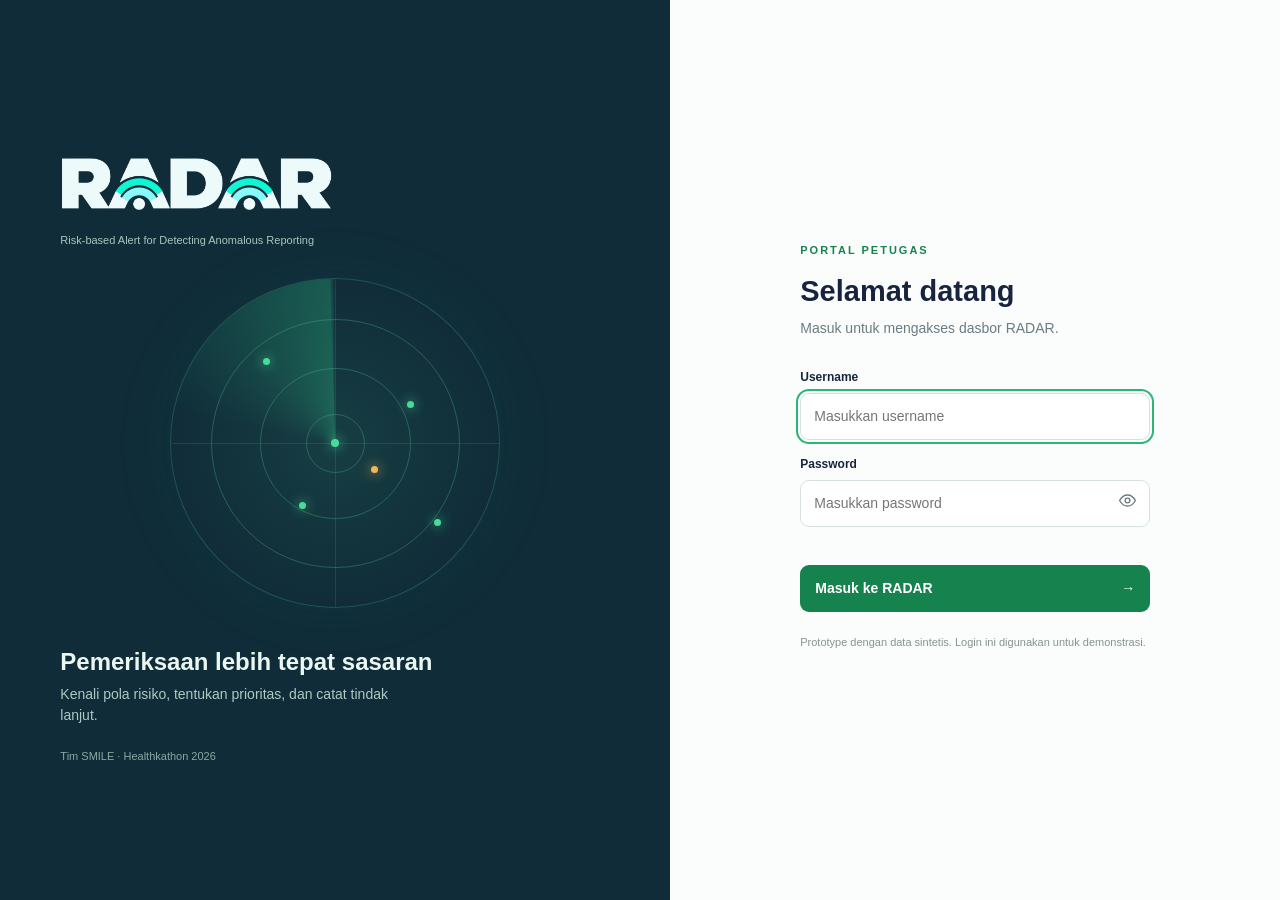
==== commit 778942bf: "Add files via upload" ====
--- a/index.html
+++ b/index.html
@@ -1,597 +1,285 @@
-<!DOCTYPE html>
-<html lang="id">
-<head>
-<meta charset="utf-8">
-<meta name="viewport" content="width=device-width, initial-scale=1, viewport-fit=cover">
-<title>RADAR – Antrean prioritas pemeriksaan (prototype)</title>
-<meta name="description" content="Prototype RADAR (Risk-based Alert for Detecting Anomalous Reporting) – Tim SMILE, Healthkathon 2026. Seluruh data sintetis.">
-<style>.sitenav{display:flex;flex-wrap:wrap;gap:6px;padding:12px 0 0;font-size:14px;font-weight:600}.sitenav a{color:inherit;text-decoration:none;padding:6px 12px;border-radius:99px;border:1px solid rgba(127,127,127,.35)}.sitenav a[aria-current]{background:#2BB673;border-color:#2BB673;color:#fff}.sitenav a:hover{border-color:#2BB673}</style>
-<link rel="preconnect" href="https://fonts.googleapis.com"><link rel="preconnect" href="https://fonts.gstatic.com" crossorigin>
-<link href="https://fonts.googleapis.com/css2?family=Plus+Jakarta+Sans:wght@400;500;600;700;800&display=swap" rel="stylesheet">
-<style>
-:root{--bg:#EEF2EE;--panel:#FFFFFF;--ink:#0F2A36;--muted:#56666C;--line:#D6DED8;--navy:#0F2A36;--green:#1E8A55;--green-2:#2BB673;--green-bg:#DDF2E5;--amber:#B86A1E;--amber-bg:#FDF1E4;--blue-bg:#E3ECF5;--hi:#C2410C;--mid:#B7791F;--lo:#5C7A6B;--bar:#E4EAE5;
- box-sizing:border-box;padding-top:env(safe-area-inset-top,0px);padding-bottom:env(safe-area-inset-bottom,0px)}
-@media (prefers-color-scheme:dark){:root:not([data-theme="light"]){--bg:#0B1E26;--panel:#12303C;--ink:#E8F0EC;--muted:#9DB5AE;--line:#24485A;--green:#46C98A;--green-bg:#173F33;--amber:#F2A65A;--amber-bg:#3B2A17;--blue-bg:#1B3444;--hi:#FF8A57;--mid:#F2C14E;--lo:#8FB3A3;--bar:#1E4250}}
-:root[data-theme="dark"]{--bg:#0B1E26;--panel:#12303C;--ink:#E8F0EC;--muted:#9DB5AE;--line:#24485A;--green:#46C98A;--green-bg:#173F33;--amber:#F2A65A;--amber-bg:#3B2A17;--blue-bg:#1B3444;--hi:#FF8A57;--mid:#F2C14E;--lo:#8FB3A3;--bar:#1E4250}
-*,*::before,*::after{box-sizing:border-box}
-html{scroll-padding-top:env(safe-area-inset-top,0px)}
-body{margin:0;background:var(--bg);color:var(--ink);font-family:"Plus Jakarta Sans",system-ui,-apple-system,"Segoe UI",sans-serif;font-size:15px;line-height:1.5}
-button,select,input{font:inherit;color:inherit}
-:focus-visible{outline:3px solid var(--green-2);outline-offset:2px}
-.wrap{max-width:1360px;margin:0 auto;padding:20px}
-header.top{display:flex;flex-wrap:wrap;align-items:center;gap:16px 24px;justify-content:space-between;margin-bottom:18px}
-.brand{display:flex;align-items:center;gap:14px}
-.brand svg{flex:none}
-.brand h1{margin:0;font-size:28px;letter-spacing:.14em;font-weight:800}
-.brand p{margin:0;color:var(--muted);font-size:14px}
-.note{background:var(--amber-bg);color:var(--amber);border-radius:10px;padding:8px 12px;font-size:13.5px;font-weight:600}
-.seg{display:inline-flex;background:var(--panel);border:1px solid var(--line);border-radius:12px;padding:3px}
-.seg button{border:0;background:transparent;padding:8px 14px;border-radius:9px;cursor:pointer;font-weight:600;color:var(--muted)}
-.seg button[aria-pressed="true"]{background:var(--navy);color:#F7FAF6}
-:root[data-theme="dark"] .seg button[aria-pressed="true"]{background:var(--green-2);color:#0B1E26}
-@media (prefers-color-scheme:dark){:root:not([data-theme="light"]) .seg button[aria-pressed="true"]{background:var(--green-2);color:#0B1E26}}
-.summary{display:grid;grid-template-columns:repeat(auto-fit,minmax(160px,1fr));gap:12px;margin-bottom:16px}
-.sum{background:var(--panel);border:1px solid var(--line);border-radius:14px;padding:14px 16px}
-.sum b{display:block;font-size:30px;font-weight:800;line-height:1.1}
-.sum span{color:var(--muted);font-size:14px}
-.sum.hi b{color:var(--hi)}.sum.mid b{color:var(--mid)}
-.filters{display:flex;flex-wrap:wrap;gap:10px;margin-bottom:14px;align-items:end}
-.filters label{display:flex;flex-direction:column;gap:4px;font-size:13px;color:var(--muted);font-weight:600}
-.filters select,.filters input{background:var(--panel);border:1px solid var(--line);border-radius:10px;padding:9px 11px;min-width:170px}
-.grid{display:grid;grid-template-columns:minmax(0,1.15fr) minmax(0,1fr);gap:16px;align-items:start}
-@media (max-width:960px){.grid{grid-template-columns:1fr}}
-.panel{background:var(--panel);border:1px solid var(--line);border-radius:16px}
-.queue-head{display:flex;justify-content:space-between;align-items:baseline;padding:14px 16px;border-bottom:1px solid var(--line)}
-.queue-head h2,.detail h2{margin:0;font-size:18px}
-.queue-head span{color:var(--muted);font-size:13.5px}
-.queue{list-style:none;margin:0;padding:0;max-height:640px;overflow:auto}
-.item{display:grid;grid-template-columns:44px minmax(0,1fr) 112px;gap:12px;align-items:center;padding:12px 16px;border-bottom:1px solid var(--line);cursor:pointer;width:100%;text-align:left;background:transparent;border-left:4px solid transparent;border-top:0;border-right:0}
-.item:hover{background:color-mix(in srgb,var(--green-bg) 45%,transparent)}
-.item[aria-current="true"]{background:var(--green-bg);border-left-color:var(--green-2)}
-.rank{font-weight:800;color:var(--muted);font-variant-numeric:tabular-nums}
-.who b{display:block;font-size:15px}
-.who small{color:var(--muted);font-size:13px;display:block;overflow:hidden;text-overflow:ellipsis;white-space:nowrap}
-.chips{display:flex;flex-wrap:wrap;gap:4px;margin-top:5px}
-.chip{font-size:12px;font-weight:600;padding:2px 8px;border-radius:20px;background:var(--blue-bg)}
-.chip.st{background:var(--green-bg);color:var(--green)}
-.score{display:flex;flex-direction:column;gap:4px;align-items:flex-end}
-.score strong{font-size:20px;font-weight:800;font-variant-numeric:tabular-nums}
-.meter{width:100%;height:7px;background:var(--bar);border-radius:6px;overflow:hidden}
-.meter i{display:block;height:100%;border-radius:6px}
-.lv-Tinggi{color:var(--hi)}.lv-Sedang{color:var(--mid)}.lv-Rendah{color:var(--lo)}
-.bg-Tinggi{background:var(--hi)}.bg-Sedang{background:var(--mid)}.bg-Rendah{background:var(--lo)}
-.more{display:block;width:100%;padding:12px;border:0;background:transparent;color:var(--green);font-weight:700;cursor:pointer}
-.detail{padding:18px 20px;position:sticky;top:12px}
-.dhead{display:flex;justify-content:space-between;gap:12px;align-items:flex-start;flex-wrap:wrap}
-.dhead p{margin:4px 0 0;color:var(--muted);font-size:14px}
-.big{text-align:right}
-.big b{font-size:44px;line-height:1;font-weight:800;font-variant-numeric:tabular-nums}
-.big span{display:block;font-weight:700}
-h3{font-size:15px;margin:18px 0 8px}
-.reasons{margin:0;padding-left:20px;display:flex;flex-direction:column;gap:6px}
-.reasons li{padding-left:2px}
-table{width:100%;border-collapse:collapse;font-size:14px}
-th{text-align:left;color:var(--muted);font-weight:600;font-size:13px;padding:6px 6px;border-bottom:1px solid var(--line)}
-td{padding:7px 6px;border-bottom:1px solid var(--line);font-variant-numeric:tabular-nums}
-td.flag{color:var(--hi);font-weight:700}
-.tbl{overflow-x:auto}
-.actions{display:flex;flex-wrap:wrap;gap:8px}
-.actions button{border:1px solid var(--line);background:var(--panel);border-radius:10px;padding:8px 12px;cursor:pointer;font-weight:600}
-.actions button[aria-pressed="true"]{background:var(--navy);color:#F7FAF6;border-color:var(--navy)}
-.hint{color:var(--muted);font-size:13px;margin:8px 0 0}
-.region{padding:14px 16px}
-.rrow{display:grid;grid-template-columns:150px 1fr 40px;gap:10px;align-items:center;font-size:14px;padding:4px 0}
-.rrow .meter{height:10px}
-.radar{display:grid;grid-template-columns:minmax(0,560px) minmax(0,1fr);gap:24px;align-items:center;padding:18px 20px;margin-bottom:16px}
-@media (max-width:860px){.radar{grid-template-columns:1fr}}
-.scope{position:relative;width:100%;aspect-ratio:1/1;max-width:560px;margin:0 auto}
-.scope canvas{width:100%;height:100%;display:block;cursor:crosshair}
-.legend h2{margin:0 0 6px;font-size:18px}
-.legend>p{margin:0 0 14px;color:var(--muted);font-size:14px;max-width:60ch}
-.lvrow{display:grid;grid-template-columns:18px 1fr auto;gap:12px;align-items:center;padding:12px 0;border-top:1px solid var(--line)}
-.lvrow i{width:14px;height:14px;border-radius:50%;display:block}
-.lvrow b{font-size:16px}.lvrow small{display:block;color:var(--muted);font-size:13px}
-.lvrow strong{font-size:26px;font-weight:800;font-variant-numeric:tabular-nums}
-.tip{position:absolute;pointer-events:none;background:var(--navy);color:#F7FAF6;font-size:13px;padding:6px 10px;border-radius:8px;white-space:nowrap;transform:translate(-50%,-130%);opacity:0;transition:opacity .15s}
-[hidden]{display:none!important}
-.tlpanel{margin-top:16px;padding:18px 20px}
-.tlhead{display:flex;flex-wrap:wrap;gap:12px;justify-content:space-between;align-items:flex-start;margin-bottom:12px}
-.tlhead h2{margin:0;font-size:20px}.tlhead p{margin:4px 0 0}
-.tlsum{display:grid;grid-template-columns:repeat(auto-fit,minmax(150px,1fr));gap:10px;margin-bottom:12px}
-.tlsum div{background:var(--bg);border-radius:12px;padding:10px 14px}
-.tlsum b{display:block;font-size:24px;font-weight:800;font-variant-numeric:tabular-nums}
-.tlsum span{color:var(--muted);font-size:13px}
-.tlfilter{display:flex;flex-wrap:wrap;gap:10px;align-items:end;margin-bottom:12px}
-.tlfilter label{display:flex;flex-direction:column;gap:4px;font-size:13px;color:var(--muted);font-weight:600}
-.tlfilter select,.tlfilter input{background:var(--panel);border:1px solid var(--line);border-radius:10px;padding:8px 10px}
-.btn{border:1px solid var(--line);background:var(--panel);border-radius:10px;padding:8px 12px;cursor:pointer;font-weight:600}
-.btn.primary{background:var(--navy);color:#F7FAF6;border-color:var(--navy)}
-.btn.small{padding:5px 9px;font-size:13px}
-.btn.warn{color:var(--hi)}
-.plans{display:grid;grid-template-columns:repeat(auto-fill,minmax(min(360px,100%),1fr));gap:12px}
-.plan{border:1px solid var(--line);border-radius:14px;padding:14px 16px;display:flex;flex-direction:column;gap:8px;background:var(--panel)}
-.plan .ph{display:flex;justify-content:space-between;gap:10px;align-items:flex-start}
-.plan .ph b{font-size:15px}.plan .ph small{display:block;color:var(--muted);font-size:12.5px}
-.pill{font-size:12px;font-weight:700;padding:3px 9px;border-radius:20px;white-space:nowrap}
-.st-Rencana{background:var(--blue-bg)}.st-Berjalan{background:var(--amber-bg);color:var(--amber)}
-.st-Kendala{background:#FBE1DA;color:var(--hi)}.st-Selesai{background:var(--green-bg);color:var(--green)}
-.pmeta{margin:0;color:var(--muted);font-size:13.5px}.pmeta .late{color:var(--hi);font-weight:700}
-.pbar{height:8px;background:var(--bar);border-radius:6px;overflow:hidden}.pbar i{display:block;height:100%;background:var(--green-2)}
-.steps{margin:0;padding-left:20px;display:flex;flex-direction:column;gap:8px;font-size:14px}
-.steps li{padding-left:2px}
-.steps .sx{display:flex;flex-wrap:wrap;gap:6px;align-items:center;margin-top:4px}
-.steps .ss{font-size:11.5px;font-weight:700;padding:1px 7px;border-radius:20px}
-.ss-belum{background:var(--bar);color:var(--muted)}.ss-jalan{background:var(--amber-bg);color:var(--amber)}.ss-selesai{background:var(--green-bg);color:var(--green)}.ss-kendala{background:#FBE1DA;color:var(--hi)}
-.steps li.done>span.t{text-decoration:line-through;color:var(--muted)}
-.addnote{display:flex;gap:6px}.addnote input{flex:1;min-width:0;background:var(--panel);border:1px solid var(--line);border-radius:10px;padding:7px 10px}
-.pfoot{display:flex;flex-wrap:wrap;gap:6px;justify-content:space-between}
-.logday h3{margin:14px 0 6px;font-size:15px}
-.logrow{display:grid;grid-template-columns:56px minmax(0,1fr);gap:10px;padding:8px 0;border-bottom:1px solid var(--line);font-size:14px}
-.logrow time{color:var(--muted);font-variant-numeric:tabular-nums}
-.logrow b{font-weight:700}.logrow small{color:var(--muted)}
-.tlpick{display:flex;flex-wrap:wrap;gap:8px}
-.tlpick button[aria-pressed="true"]{background:var(--navy);color:#F7FAF6;border-color:var(--navy)}
-.tlform{display:flex;flex-direction:column;gap:10px;margin-top:10px;background:var(--bg);border-radius:12px;padding:12px 14px}
-.tlform label{display:flex;flex-direction:column;gap:4px;font-size:13px;font-weight:600;color:var(--muted)}
-.tlform input,.tlform textarea{background:var(--panel);border:1px solid var(--line);border-radius:10px;padding:8px 10px;font-weight:400;color:var(--ink)}
-.tlform ol{margin:0;padding-left:20px;font-size:14px}
-.planbox{background:var(--bg);border-radius:12px;padding:12px 14px;display:flex;flex-direction:column;gap:8px}
-.toast{position:fixed;left:50%;bottom:calc(20px + env(safe-area-inset-bottom,0px));transform:translateX(-50%);background:var(--navy);color:#F7FAF6;padding:10px 16px;border-radius:10px;font-size:14px;opacity:0;transition:opacity .2s;pointer-events:none;z-index:50}
-.toast.on{opacity:1}
-footer{color:var(--muted);font-size:13px;margin-top:18px}
-@media (prefers-reduced-motion:no-preference){.meter i{transition:width .4s ease}}
-</style>
-<style>
-.lanes{display:grid;grid-template-columns:repeat(3,minmax(0,1fr));gap:16px;align-items:start}
-@media (max-width:1000px){.lanes{grid-template-columns:1fr}}
-.lane{border-top:5px solid var(--lc)}
-.lane header{padding:14px 16px 12px;border-bottom:1px solid var(--line)}
-.lane h2{margin:0;font-size:17px;display:flex;align-items:center;gap:8px}
-.lane h2 i{width:12px;height:12px;border-radius:50%;background:var(--lc);display:inline-block}
-.lane .load{display:flex;align-items:baseline;gap:8px;margin-top:6px}
-.lane .load b{font-size:30px;font-weight:800;font-variant-numeric:tabular-nums;color:var(--lc)}
-.lane .load span{color:var(--muted);font-size:13.5px}
-.lane ul{list-style:none;margin:0;padding:0;max-height:520px;overflow:auto}
-.row{display:grid;grid-template-columns:minmax(0,1fr) 64px;gap:10px;align-items:center;width:100%;padding:10px 16px;border:0;border-bottom:1px solid var(--line);background:transparent;text-align:left;cursor:pointer}
-.row:hover{background:color-mix(in srgb,var(--green-bg) 45%,transparent)}
-.row b{font-size:15px}.row small{display:block;color:var(--muted);font-size:12.5px;white-space:nowrap;overflow:hidden;text-overflow:ellipsis}
-.row .nm{font-size:14px;font-weight:600;color:var(--ink)}
-.mnm{margin:2px 0 0!important;font-size:16px!important;font-weight:700;color:var(--ink)!important}
-.row .sc{text-align:right;font-weight:800;font-size:18px;font-variant-numeric:tabular-nums;color:var(--lc)}
-.row.done{opacity:.55}
-.row .st{display:inline-block;margin-top:3px;font-size:11.5px;font-weight:700;padding:1px 7px;border-radius:20px;background:var(--green-bg);color:var(--green)}
-.lane .more{padding:10px}
-.empty{padding:16px;color:var(--muted);font-size:14px}
-dialog{border:0;padding:0;border-radius:18px;max-width:640px;width:calc(100% - 32px);background:var(--panel);color:var(--ink);box-shadow:0 24px 60px rgba(0,0,0,.35)}
-dialog::backdrop{background:rgba(11,30,38,.55)}
-.mbody{padding:22px 24px;max-height:min(84vh,820px);overflow:auto}
-.mclose{position:absolute;top:12px;right:12px;border:0;background:var(--bar);width:36px;height:36px;border-radius:50%;cursor:pointer;font-size:20px;line-height:1}
-</style>
-</head>
-<body>
-<div class="wrap">
-<nav class="sitenav" aria-label="Halaman"><a href="index.html" aria-current="page">Dasbor RADAR</a><a href="jejak.html">Jejak Skor</a><a href="data.html">Data sintetis</a></nav>
-<header class="top">
- <div class="brand">
-  <svg width="52" height="52" viewBox="0 0 52 52" aria-hidden="true"><circle cx="26" cy="26" r="24" fill="none" stroke="#2BB673" stroke-opacity=".6" stroke-width="2"/><circle cx="26" cy="26" r="15" fill="none" stroke="#2BB673" stroke-opacity=".4" stroke-width="2"/><path d="M26 26 L26 2 A24 24 0 0 1 43 9 Z" fill="#2BB673" fill-opacity=".35"/><circle cx="36" cy="13" r="3.5" fill="#F29F4B"/><circle cx="26" cy="26" r="3" fill="#2BB673"/></svg>
-  <div><h1>RADAR</h1><p>Antrean prioritas pemeriksaan kepatuhan pemberi kerja</p></div>
- </div>
- <div class="note" role="note">Prototype dengan 1.200 badan usaha sintetis. Bukan data peserta atau perusahaan nyata.</div>
- <div class="seg" role="group" aria-label="Sumber data yang dipakai">
-  <button type="button" data-mode="s" aria-pressed="true">Internal + eksternal</button>
-  <button type="button" data-mode="si" aria-pressed="false">Internal saja</button>
- </div>
-</header>
-
-<section class="summary" aria-label="Ringkasan">
- <div class="sum hi"><b id="nHi">–</b><span>badan usaha berisiko tinggi (skor &gt;70)</span></div>
- <div class="sum mid"><b id="nMid">–</b><span>berisiko sedang (50–70)</span></div>
- <div class="sum"><b id="nAll">–</b><span>badan usaha dinilai</span></div>
- <div class="sum"><b id="prec">–</b><span id="precTxt">dari 200 teratas memang berpola ketidakpatuhan (uji data sintetis)</span></div>
-</section>
-
-
-<div class="filters">
- <label>Wilayah<select id="fKab"><option value="">Semua wilayah</option></select></label>
- <label>Modus terindikasi<select id="fMd"><option value="">Semua modus</option><option>PDUK</option><option>Upah</option><option>Misklasifikasi</option><option>Mutasi</option><option>Tunggakan</option></select></label>
- <label>Cari ID atau nama badan usaha<input id="fQ" type="search" placeholder="mis. BU00365 atau nama" autocomplete="off"></label>
-</div>
-
-<section class="panel radar" aria-labelledby="radTitle">
- <div class="scope"><canvas id="scope" role="img" aria-label="Radar risiko: setiap titik adalah satu badan usaha. Cincin dalam risiko tinggi, tengah sedang, luar rendah. Arah menunjukkan wilayah."></canvas><div class="tip" id="tip"></div></div>
- <div class="legend">
-  <h2 id="radTitle">Radar risiko</h2>
-  <p>Setiap titik adalah satu badan usaha. Makin dekat ke pusat, makin tinggi risikonya. Arah menunjukkan wilayah. Klik titik untuk melihat alasannya.</p>
-  <p id="radNote" style="color:var(--green);font-weight:600;margin-top:-6px" aria-live="polite"></p>
-  <div class="lvrow"><i style="background:#FF6B3D"></i><span><b>Risiko tinggi</b><small>Skor di atas 70, cincin dalam. Prioritas pemeriksaan.</small></span><strong id="lgHi">–</strong></div>
-  <div class="lvrow"><i style="background:#F2C14E"></i><span><b>Risiko sedang</b><small>Skor 50–70, cincin tengah. Pantau dan verifikasi.</small></span><strong id="lgMid">–</strong></div>
-  <div class="lvrow"><i style="background:#2BB673"></i><span><b>Risiko rendah</b><small>Skor 50 ke bawah, cincin luar. Pembinaan rutin.</small></span><strong id="lgLo">–</strong></div>
- </div>
-</section>
-
-
-<div class="lanes">
- <section class="panel lane" style="--lc:var(--hi)" aria-labelledby="h-Tinggi"><header><h2 id="h-Tinggi"><i></i>Risiko tinggi</h2><div class="load"><b id="sisa-Tinggi">–</b><span id="sub-Tinggi"></span></div></header><ul id="list-Tinggi"></ul><button class="more" type="button" data-lv="Tinggi">Tampilkan 30 berikutnya</button></section>
- <section class="panel lane" style="--lc:var(--mid)" aria-labelledby="h-Sedang"><header><h2 id="h-Sedang"><i></i>Risiko sedang</h2><div class="load"><b id="sisa-Sedang">–</b><span id="sub-Sedang"></span></div></header><ul id="list-Sedang"></ul><button class="more" type="button" data-lv="Sedang">Tampilkan 30 berikutnya</button></section>
- <section class="panel lane" style="--lc:var(--lo)" aria-labelledby="h-Rendah"><header><h2 id="h-Rendah"><i></i>Risiko rendah</h2><div class="load"><b id="sisa-Rendah">–</b><span id="sub-Rendah"></span></div></header><ul id="list-Rendah"></ul><button class="more" type="button" data-lv="Rendah">Tampilkan 30 berikutnya</button></section>
-</div>
-<section class="panel tlpanel" id="tlpanel" aria-labelledby="tlTitle">
- <div class="tlhead"><div><h2 id="tlTitle">Tindak lanjut &amp; log harian</h2><p class="hint" id="storeNote">Tersimpan di browser perangkat ini (localStorage). Tidak dikirim ke server mana pun.</p></div>
-  <div class="seg" role="group" aria-label="Tampilan"><button type="button" data-tab="plan" aria-pressed="true">Action plan</button><button type="button" data-tab="log" aria-pressed="false">Log harian</button></div></div>
- <div class="tlsum"><div><b id="cAktif">0</b><span>action plan aktif</span></div><div><b id="cHari">0</b><span>langkah selesai hari ini</span></div><div><b id="cKendala">0</b><span>berstatus kendala</span></div><div><b id="cLate">0</b><span>lewat target</span></div></div>
- <div class="tlfilter"><label>Status<select id="fSt"><option value="">Semua status</option><option>Rencana</option><option>Berjalan</option><option>Kendala</option><option>Selesai</option></select></label>
-  <label>Jenis tindak lanjut<select id="fJn"><option value="">Semua jenis</option></select></label>
-  <button class="btn" type="button" id="btnCsv">Unduh log harian (CSV)</button></div>
- <div id="tlPlans" class="plans"></div>
- <div id="tlLog" hidden></div>
-</section>
-<div class="toast" id="toast" role="status" aria-live="polite"></div>
-<dialog id="modal" aria-labelledby="mTitle"><button class="mclose" type="button" id="mClose" aria-label="Tutup">×</button><div class="mbody" id="mBody"></div></dialog>
-
-<footer>Skor = 50% aturan transparan + 50% deteksi anomali (Isolation Forest) terhadap usaha sejenis (sektor × skala × provinsi). Skor menentukan urutan pemeriksaan, bukan keputusan. Keputusan akhir di tangan petugas.</footer>
-</div>
-
-<script>
-const DATA = {"rows":[{"id":"BU00365","sek":"Industri Pengolahan","sk":"Besar","kab":"Kota Surakarta","s":100.0,"si":74.8,"lv":"Tinggi","md":["Misklasifikasi","PDUK","Upah"],"al":["86% pekerja dilaporkan dengan upah ≈ UMK; usaha sejenis: 35%","28% pekerja aktif (data eksternal) tercatat PBPU/PBI; usaha sejenis: 2%","Hanya 55% pekerja (data eksternal) terdaftar PPU; usaha sejenis: 97%"],"ru":["Upah menumpuk di UMK","PPU <80% pekerja PPh 21","Upah <90% penghasilan PPh 21","≥10% pekerja aktif tercatat mandiri"],"n":133,"ind":{"umk":[0.857,0.347],"pph":[0.573,0.966],"mandiri":[0.282,0.018],"jeda":[15.0,16.0],"backdate":[9.0,10.0],"telat":[0.0,0.0]},"nm":"PT Tekstil Lestari Bangun"},{"id":"BU00074","sek":"Industri Pengolahan","sk":"Besar","kab":"Kab. Sleman","s":100.0,"si":100.0,"lv":"Tinggi","md":["Misklasifikasi","Mutasi","PDUK","Upah"],"al":["87% pekerja dilaporkan dengan upah ≈ UMK; usaha sejenis: 33%","Rata-rata upah dilaporkan hanya 1.08× UMK; usaha sejenis: 1.29","Pekerja baru didaftarkan rata-rata 125 hari setelah mulai kerja; usaha sejenis: 17"],"ru":["Upah menumpuk di UMK","Nonaktif diinput terlambat >14 hari","Upah <90% penghasilan PPh 21","Pekerja baru didaftarkan >60 hari"],"n":102,"ind":{"umk":[0.873,0.333],"pph":[0.919,0.961],"mandiri":[0.041,0.01],"jeda":[125.0,17.0],"backdate":[38.0,11.0],"telat":[0.0,0.0]},"nm":"PT Makmur Tekstil Karya"},{"id":"BU01033","sek":"Akomodasi & Makan Minum","sk":"Menengah","kab":"Kota Yogyakarta","s":99.9,"si":83.1,"lv":"Tinggi","md":["Misklasifikasi","Mutasi","PDUK"],"al":["Pekerja baru didaftarkan rata-rata 136 hari setelah mulai kerja; usaha sejenis: 16","PPU aktif hanya 54% dari jumlah pekerja di data PPh 21; usaha sejenis: 99%","42% pekerja aktif (data eksternal) tercatat PBPU/PBI; usaha sejenis: 2%"],"ru":["Pekerja dialihkan ke PBPU/PBI","Tunggakan ≥4 bulan","PPU <80% pekerja PPh 21","≥10% pekerja aktif tercatat mandiri","Pekerja baru didaftarkan >60 hari"],"n":15,"ind":{"umk":[0.733,0.579],"pph":[0.536,0.986],"mandiri":[0.423,0.018],"jeda":[136.0,16.0],"backdate":[8.0,10.0],"telat":[4.0,1.0]},"nm":"PT Harapan Bersama Niaga"},{"id":"BU00732","sek":"Industri Pengolahan","sk":"Kecil","kab":"Kota Surakarta","s":99.9,"si":98.9,"lv":"Tinggi","md":["Mutasi","PDUK","Upah"],"al":["Pekerja baru didaftarkan rata-rata 127 hari setelah mulai kerja; usaha sejenis: 16","PPU aktif hanya 29% dari jumlah pekerja di data PPh 21; usaha sejenis: 100%","Tanggal nonaktif rata-rata 38 hari sebelum diinput; usaha sejenis: 10"],"ru":["Upah menumpuk di UMK","Nonaktif diinput terlambat >14 hari","Tunggakan ≥4 bulan","PPU <80% pekerja PPh 21","Upah <90% penghasilan PPh 21","≥10% pekerja aktif tercatat mandiri","Pekerja baru didaftarkan >60 hari"],"n":4,"ind":{"umk":[1.0,0.583],"pph":[0.286,1.0],"mandiri":[0.5,0.0],"jeda":[127.0,16.0],"backdate":[38.0,10.0],"telat":[6.0,1.0]},"nm":"PT Karya Mulia Logam"},{"id":"BU00465","sek":"Jasa Perusahaan","sk":"Besar","kab":"Kab. Kudus","s":99.8,"si":73.5,"lv":"Tinggi","md":["Misklasifikasi","PDUK"],"al":["Hanya 54% pekerja (data eksternal) terdaftar PPU; usaha sejenis: 98%","PPU aktif hanya 52% dari jumlah pekerja di data PPh 21; usaha sejenis: 96%","46% pekerja aktif (data eksternal) tercatat PBPU/PBI; usaha sejenis: 2%"],"ru":["Pekerja dialihkan ke PBPU/PBI","PPU <80% pekerja PPh 21","≥10% pekerja aktif tercatat mandiri"],"n":37,"ind":{"umk":[0.243,0.232],"pph":[0.521,0.956],"mandiri":[0.462,0.017],"jeda":[12.0,16.0],"backdate":[6.0,11.0],"telat":[0.0,0.0]},"nm":"PT Maju Indah Sentosa"},{"id":"BU00893","sek":"Transportasi & Pergudangan","sk":"Besar","kab":"Kab. Cilacap","s":99.8,"si":72.6,"lv":"Tinggi","md":["Misklasifikasi","PDUK"],"al":["Hanya 41% pekerja (data eksternal) terdaftar PPU; usaha sejenis: 98%","58% pekerja aktif (data eksternal) tercatat PBPU/PBI; usaha sejenis: 1%","PPU aktif hanya 41% dari jumlah pekerja di data PPh 21; usaha sejenis: 94%"],"ru":["Pekerja dialihkan ke PBPU/PBI","PPU <80% pekerja PPh 21","≥10% pekerja aktif tercatat mandiri"],"n":35,"ind":{"umk":[0.571,0.41],"pph":[0.407,0.94],"mandiri":[0.577,0.014],"jeda":[19.0,18.0],"backdate":[5.0,9.0],"telat":[1.0,1.0]},"nm":"PT Maju Agung Makmur"},{"id":"BU00841","sek":"Akomodasi & Makan Minum","sk":"Besar","kab":"Kab. Demak","s":99.8,"si":79.2,"lv":"Tinggi","md":["Misklasifikasi","Mutasi","PDUK"],"al":["Pekerja baru didaftarkan rata-rata 127 hari setelah mulai kerja; usaha sejenis: 15","36% pekerja aktif (data eksternal) tercatat PBPU/PBI; usaha sejenis: 2%","Hanya 62% pekerja (data eksternal) terdaftar PPU; usaha sejenis: 98%"],"ru":["Pekerja dialihkan ke PBPU/PBI","Tunggakan ≥4 bulan","PPU <80% pekerja PPh 21","≥10% pekerja aktif tercatat mandiri","Pekerja baru didaftarkan >60 hari"],"n":52,"ind":{"umk":[0.5,0.543],"pph":[0.591,0.969],"mandiri":[0.355,0.017],"jeda":[127.0,15.0],"backdate":[9.0,10.0],"telat":[8.0,0.0]},"nm":"PT Maju Mulia Abadi"},{"id":"BU00263","sek":"Transportasi & Pergudangan","sk":"Menengah","kab":"Kab. Demak","s":99.7,"si":99.1,"lv":"Tinggi","md":["Misklasifikasi","Mutasi","PDUK","Upah"],"al":["11% pekerja aktif (data eksternal) tercatat PBPU/PBI; usaha sejenis: 1%","Rata-rata upah dilaporkan hanya 1.05× UMK; usaha sejenis: 1.31","73% pekerja dilaporkan dengan upah ≈ UMK; usaha sejenis: 39%"],"ru":["Upah menumpuk di UMK","Nonaktif diinput terlambat >14 hari","Tunggakan ≥4 bulan","≥10% pekerja aktif tercatat mandiri"],"n":11,"ind":{"umk":[0.727,0.394],"pph":[0.917,0.97],"mandiri":[0.111,0.013],"jeda":[18.0,15.0],"backdate":[16.0,11.0],"telat":[6.0,1.0]},"nm":"CV Makmur Tekstil Nusantara"},{"id":"BU01199","sek":"Transportasi & Pergudangan","sk":"Besar","kab":"Kab. Kudus","s":99.7,"si":67.1,"lv":"Tinggi","md":["Misklasifikasi","PDUK","Upah"],"al":["Hanya 58% pekerja (data eksternal) terdaftar PPU; usaha sejenis: 98%","31% pekerja aktif (data eksternal) tercatat PBPU/PBI; usaha sejenis: 1%","PPU aktif hanya 58% dari jumlah pekerja di data PPh 21; usaha sejenis: 94%"],"ru":["Upah menumpuk di UMK","PPU <80% pekerja PPh 21","Upah <90% penghasilan PPh 21","≥10% pekerja aktif tercatat mandiri"],"n":40,"ind":{"umk":[0.85,0.41],"pph":[0.58,0.94],"mandiri":[0.313,0.014],"jeda":[18.0,18.0],"backdate":[9.0,9.0],"telat":[0.0,1.0]},"nm":"PT Logam Bersama Tekstil"},{"id":"BU01177","sek":"Pertanian & Perkebunan","sk":"Menengah","kab":"Kab. Kendal","s":99.6,"si":74.0,"lv":"Tinggi","md":["Mutasi","PDUK"],"al":["Hanya 55% pekerja (data eksternal) terdaftar PPU; usaha sejenis: 98%","Tanggal nonaktif rata-rata 70 hari sebelum diinput; usaha sejenis: 10","Pekerja baru didaftarkan rata-rata 127 hari setelah mulai kerja; usaha sejenis: 16"],"ru":["Nonaktif diinput terlambat >14 hari","PPU <80% pekerja PPh 21","≥10% pekerja aktif tercatat mandiri","Pekerja baru didaftarkan >60 hari"],"n":50,"ind":{"umk":[0.58,0.644],"pph":[0.556,0.985],"mandiri":[0.275,0.0],"jeda":[127.0,16.0],"backdate":[70.0,10.0],"telat":[0.0,1.0]},"nm":"PT Sejahtera Agung Sejahtera"},{"id":"BU00641","sek":"Konstruksi","sk":"Menengah","kab":"Kab. Kudus","s":99.6,"si":99.8,"lv":"Tinggi","md":["Mutasi","PDUK","Upah"],"al":["Pekerja baru didaftarkan rata-rata 117 hari setelah mulai kerja; usaha sejenis: 17","Tanggal nonaktif rata-rata 85 hari sebelum diinput; usaha sejenis: 10","83% pekerja dilaporkan dengan upah ≈ UMK; usaha sejenis: 45%"],"ru":["Upah menumpuk di UMK","Nonaktif diinput terlambat >14 hari","Tunggakan ≥4 bulan","Upah <90% penghasilan PPh 21","Pekerja baru didaftarkan >60 hari"],"n":64,"ind":{"umk":[0.828,0.447],"pph":[0.901,1.0],"mandiri":[0.015,0.0],"jeda":[117.0,17.0],"backdate":[85.0,10.0],"telat":[6.0,1.0]},"nm":"PT Sinar Maju Mulia"},{"id":"BU00915","sek":"Transportasi & Pergudangan","sk":"Menengah","kab":"Kab. Kudus","s":99.5,"si":58.2,"lv":"Tinggi","md":["Misklasifikasi","Mutasi","PDUK"],"al":["Hanya 55% pekerja (data eksternal) terdaftar PPU; usaha sejenis: 98%","32% pekerja aktif (data eksternal) tercatat PBPU/PBI; usaha sejenis: 1%","PPU aktif hanya 52% dari jumlah pekerja di data PPh 21; usaha sejenis: 97%"],"ru":["Nonaktif diinput terlambat >14 hari","PPU <80% pekerja PPh 21","≥10% pekerja aktif tercatat mandiri"],"n":14,"ind":{"umk":[0.429,0.394],"pph":[0.519,0.97],"mandiri":[0.318,0.013],"jeda":[18.0,15.0],"backdate":[16.0,11.0],"telat":[1.0,1.0]},"nm":"PT Kayu Prima Mulia"},{"id":"BU00218","sek":"Akomodasi & Makan Minum","sk":"Besar","kab":"Kab. Kudus","s":99.5,"si":40.5,"lv":"Tinggi","md":["Misklasifikasi","PDUK"],"al":["Hanya 27% pekerja (data eksternal) terdaftar PPU; usaha sejenis: 98%","PPU aktif hanya 28% dari jumlah pekerja di data PPh 21; usaha sejenis: 97%","50% pekerja aktif (data eksternal) tercatat PBPU/PBI; usaha sejenis: 2%"],"ru":["PPU <80% pekerja PPh 21","≥10% pekerja aktif tercatat mandiri"],"n":23,"ind":{"umk":[0.652,0.543],"pph":[0.28,0.969],"mandiri":[0.5,0.017],"jeda":[15.0,15.0],"backdate":[0.0,10.0],"telat":[0.0,0.0]},"nm":"PT Indah Makmur Perkasa"},{"id":"BU00515","sek":"Akomodasi & Makan Minum","sk":"Menengah","kab":"Kab. Kudus","s":99.4,"si":99.7,"lv":"Tinggi","md":["Mutasi","PDUK","Upah"],"al":["Pekerja baru didaftarkan rata-rata 126 hari setelah mulai kerja; usaha sejenis: 16","Tanggal nonaktif rata-rata 58 hari sebelum diinput; usaha sejenis: 11","95% pekerja dilaporkan dengan upah ≈ UMK; usaha sejenis: 64%"],"ru":["Upah menumpuk di UMK","Nonaktif diinput terlambat >14 hari","Pekerja baru didaftarkan >60 hari"],"n":38,"ind":{"umk":[0.947,0.639],"pph":[0.974,0.972],"mandiri":[0.0,0.0],"jeda":[126.0,16.0],"backdate":[58.0,11.0],"telat":[0.0,1.0]},"nm":"PT Tekstil Mulia Tekstil"},{"id":"BU00205","sek":"Jasa Perusahaan","sk":"Menengah","kab":"Kab. Klaten","s":99.4,"si":82.6,"lv":"Tinggi","md":["Mutasi","PDUK"],"al":["Hanya 24% pekerja (data eksternal) terdaftar PPU; usaha sejenis: 98%","PPU aktif hanya 31% dari jumlah pekerja di data PPh 21; usaha sejenis: 97%","Pekerja baru didaftarkan rata-rata 114 hari setelah mulai kerja; usaha sejenis: 16"],"ru":["Pekerja dialihkan ke PBPU/PBI","Tunggakan ≥4 bulan","PPU <80% pekerja PPh 21","≥10% pekerja aktif tercatat mandiri","Pekerja baru didaftarkan >60 hari"],"n":15,"ind":{"umk":[0.333,0.327],"pph":[0.312,0.973],"mandiri":[0.683,0.0],"jeda":[114.0,16.0],"backdate":[8.0,9.0],"telat":[7.0,1.0]},"nm":"PT Bangun Abadi Maju"},{"id":"BU00196","sek":"Industri Pengolahan","sk":"Kecil","kab":"Kota Surakarta","s":99.3,"si":74.6,"lv":"Tinggi","md":["PDUK","Upah"],"al":["PPU aktif hanya 9% dari jumlah pekerja di data PPh 21; usaha sejenis: 100%","PPU aktif 1 vs estimasi 10 pekerja di data izin usaha; usaha sejenis: 0.85","Upah dilaporkan 85% dari rata-rata penghasilan PPh 21; usaha sejenis: 99%"],"ru":["Upah menumpuk di UMK","PPU <80% pekerja PPh 21","Upah <90% penghasilan PPh 21","≥10% pekerja aktif tercatat mandiri"],"n":1,"ind":{"umk":[1.0,0.583],"pph":[0.091,1.0],"mandiri":[0.625,0.0],"jeda":[4.0,16.0],"backdate":[5.0,10.0],"telat":[1.0,1.0]},"nm":"CV Garmen Mulia Mandiri"},{"id":"BU00584","sek":"Industri Pengolahan","sk":"Menengah","kab":"Kab. Demak","s":99.3,"si":72.3,"lv":"Tinggi","md":["Mutasi","PDUK","Upah"],"al":["Hanya 57% pekerja (data eksternal) terdaftar PPU; usaha sejenis: 98%","PPU aktif hanya 53% dari jumlah pekerja di data PPh 21; usaha sejenis: 98%","78% pekerja dilaporkan dengan upah ≈ UMK; usaha sejenis: 43%"],"ru":["Upah menumpuk di UMK","PPU <80% pekerja PPh 21","≥10% pekerja aktif tercatat mandiri"],"n":9,"ind":{"umk":[0.778,0.427],"pph":[0.529,0.976],"mandiri":[0.357,0.0],"jeda":[22.0,16.0],"backdate":[8.0,10.0],"telat":[0.0,1.0]},"nm":"PT Sejahtera Agung Lestari"},{"id":"BU00320","sek":"Transportasi & Pergudangan","sk":"Menengah","kab":"Kota Surakarta","s":99.2,"si":71.2,"lv":"Tinggi","md":["Misklasifikasi","PDUK"],"al":["Hanya 54% pekerja (data eksternal) terdaftar PPU; usaha sejenis: 98%","46% pekerja aktif (data eksternal) tercatat PBPU/PBI; usaha sejenis: 1%","PPU aktif hanya 56% dari jumlah pekerja di data PPh 21; usaha sejenis: 97%"],"ru":["Pekerja dialihkan ke PBPU/PBI","PPU <80% pekerja PPh 21","≥10% pekerja aktif tercatat mandiri"],"n":34,"ind":{"umk":[0.353,0.394],"pph":[0.557,0.97],"mandiri":[0.464,0.013],"jeda":[15.0,15.0],"backdate":[5.0,11.0],"telat":[1.0,1.0]},"nm":"PT Indah Sejahtera Sentosa"},{"id":"BU00613","sek":"Perdagangan","sk":"Besar","kab":"Kab. Cilacap","s":99.2,"si":69.2,"lv":"Tinggi","md":["Misklasifikasi","Mutasi","PDUK"],"al":["Hanya 38% pekerja (data eksternal) terdaftar PPU; usaha sejenis: 97%","PPU aktif hanya 39% dari jumlah pekerja di data PPh 21; usaha sejenis: 98%","38% pekerja aktif (data eksternal) tercatat PBPU/PBI; usaha sejenis: 2%"],"ru":["Nonaktif diinput terlambat >14 hari","PPU <80% pekerja PPh 21","≥10% pekerja aktif tercatat mandiri"],"n":60,"ind":{"umk":[0.5,0.513],"pph":[0.392,0.979],"mandiri":[0.383,0.017],"jeda":[16.0,16.0],"backdate":[17.0,10.0],"telat":[1.0,0.0]},"nm":"PT Bersama Lestari Sumber"},{"id":"BU00998","sek":"Industri Pengolahan","sk":"Kecil","kab":"Kota Yogyakarta","s":99.2,"si":84.5,"lv":"Tinggi","md":["PDUK","Upah"],"al":["PPU aktif hanya 33% dari jumlah pekerja di data PPh 21; usaha sejenis: 100%","Upah dilaporkan 76% dari rata-rata penghasilan PPh 21; usaha sejenis: 98%","100% pekerja dilaporkan dengan upah ≈ UMK; usaha sejenis: 50%"],"ru":["Upah menumpuk di UMK","Tunggakan ≥4 bulan","PPU <80% pekerja PPh 21","Upah <90% penghasilan PPh 21","≥10% pekerja aktif tercatat mandiri"],"n":2,"ind":{"umk":[1.0,0.5],"pph":[0.333,1.0],"mandiri":[0.667,0.0],"jeda":[15.0,16.0],"backdate":[9.0,8.0],"telat":[4.0,1.0]},"nm":"CV Nusantara Logam Indah"},{"id":"BU00190","sek":"Akomodasi & Makan Minum","sk":"Menengah","kab":"Kab. Kudus","s":99.1,"si":98.0,"lv":"Tinggi","md":["PDUK","Upah"],"al":["Hanya 56% pekerja (data eksternal) terdaftar PPU; usaha sejenis: 99%","PPU aktif hanya 59% dari jumlah pekerja di data PPh 21; usaha sejenis: 97%","94% pekerja dilaporkan dengan upah ≈ UMK; usaha sejenis: 64%"],"ru":["Upah menumpuk di UMK","Pekerja dialihkan ke PBPU/PBI","Tunggakan ≥4 bulan","PPU <80% pekerja PPh 21","Upah <90% penghasilan PPh 21","≥10% pekerja aktif tercatat mandiri"],"n":16,"ind":{"umk":[0.938,0.639],"pph":[0.593,0.972],"mandiri":[0.44,0.0],"jeda":[20.0,16.0],"backdate":[7.0,11.0],"telat":[6.0,1.0]},"nm":"PT Indah Sinar Karya"},{"id":"BU01073","sek":"Konstruksi","sk":"Besar","kab":"Kota Surakarta","s":99.1,"si":75.0,"lv":"Tinggi","md":["Upah"],"al":["94% pekerja dilaporkan dengan upah ≈ UMK; usaha sejenis: 37%","Rata-rata upah dilaporkan hanya 1.03× UMK; usaha sejenis: 1.26","Upah dilaporkan 82% dari rata-rata penghasilan PPh 21; usaha sejenis: 99%"],"ru":["Upah menumpuk di UMK","Upah <90% penghasilan PPh 21"],"n":246,"ind":{"umk":[0.943,0.374],"pph":[1.029,0.984],"mandiri":[0.009,0.015],"jeda":[15.0,16.0],"backdate":[9.0,10.0],"telat":[0.0,0.0]},"nm":"PT Sinar Indah Maju"},{"id":"BU00408","sek":"Jasa Perusahaan","sk":"Besar","kab":"Kab. Banyumas","s":99.0,"si":74.7,"lv":"Tinggi","md":["Mutasi","Upah"],"al":["Pekerja baru didaftarkan rata-rata 126 hari setelah mulai kerja; usaha sejenis: 16","Tanggal nonaktif rata-rata 72 hari sebelum diinput; usaha sejenis: 11","30% pekerja dilaporkan dengan upah ≈ UMK; usaha sejenis: 23%"],"ru":["Nonaktif diinput terlambat >14 hari","Pekerja baru didaftarkan >60 hari"],"n":79,"ind":{"umk":[0.304,0.232],"pph":[0.963,0.956],"mandiri":[0.014,0.017],"jeda":[126.0,16.0],"backdate":[72.0,11.0],"telat":[0.0,0.0]},"nm":"PT Mulia Prima Karya"},{"id":"BU00783","sek":"Industri Pengolahan","sk":"Kecil","kab":"Kab. Banyumas","s":99.0,"si":74.1,"lv":"Tinggi","md":["Mutasi","PDUK"],"al":["Pekerja baru didaftarkan rata-rata 152 hari setelah mulai kerja; usaha sejenis: 16","PPU aktif hanya 33% dari jumlah pekerja di data PPh 21; usaha sejenis: 100%","PPU aktif 5 vs estimasi 13 pekerja di data izin usaha; usaha sejenis: 0.85"],"ru":["Pekerja dialihkan ke PBPU/PBI","PPU <80% pekerja PPh 21","≥10% pekerja aktif tercatat mandiri","Pekerja baru didaftarkan >60 hari"],"n":5,"ind":{"umk":[0.4,0.583],"pph":[0.333,1.0],"mandiri":[0.688,0.0],"jeda":[152.0,16.0],"backdate":[6.0,10.0],"telat":[0.0,1.0]},"nm":"CV Kayu Mandiri Maju"},{"id":"BU00617","sek":"Industri Pengolahan","sk":"Menengah","kab":"Kota Surakarta","s":98.9,"si":99.2,"lv":"Tinggi","md":["PDUK","Upah"],"al":["Hanya 77% pekerja (data eksternal) terdaftar PPU; usaha sejenis: 98%","PPU aktif hanya 79% dari jumlah pekerja di data PPh 21; usaha sejenis: 98%","Upah dilaporkan 77% dari rata-rata penghasilan PPh 21; usaha sejenis: 100%"],"ru":["Upah menumpuk di UMK","Pekerja dialihkan ke PBPU/PBI","PPU <80% pekerja PPh 21","Upah <90% penghasilan PPh 21","≥10% pekerja aktif tercatat mandiri"],"n":55,"ind":{"umk":[0.927,0.427],"pph":[0.786,0.976],"mandiri":[0.226,0.0],"jeda":[16.0,16.0],"backdate":[11.0,10.0],"telat":[2.0,1.0]},"nm":"PT Karya Sejahtera Jaya"},{"id":"BU00228","sek":"Akomodasi & Makan Minum","sk":"Menengah","kab":"Kab. Bantul","s":98.9,"si":82.0,"lv":"Tinggi","md":["Misklasifikasi","PDUK"],"al":["Hanya 44% pekerja (data eksternal) terdaftar PPU; usaha sejenis: 97%","PPU aktif hanya 53% dari jumlah pekerja di data PPh 21; usaha sejenis: 99%","56% pekerja aktif (data eksternal) tercatat PBPU/PBI; usaha sejenis: 2%"],"ru":["Pekerja dialihkan ke PBPU/PBI","Tunggakan ≥4 bulan","PPU <80% pekerja PPh 21","≥10% pekerja aktif tercatat mandiri"],"n":10,"ind":{"umk":[0.7,0.579],"pph":[0.526,0.986],"mandiri":[0.562,0.018],"jeda":[17.0,16.0],"backdate":[8.0,10.0],"telat":[9.0,1.0]},"nm":"PT Kayu Nusantara Maju"},{"id":"BU00715","sek":"Transportasi & Pergudangan","sk":"Menengah","kab":"Kab. Kudus","s":98.8,"si":84.3,"lv":"Tinggi","md":["Upah"],"al":["Upah dilaporkan 74% dari rata-rata penghasilan PPh 21; usaha sejenis: 99%","92% pekerja dilaporkan dengan upah ≈ UMK; usaha sejenis: 39%","Rata-rata upah dilaporkan hanya 1.05× UMK; usaha sejenis: 1.31"],"ru":["Upah menumpuk di UMK","Tunggakan ≥4 bulan","Upah <90% penghasilan PPh 21"],"n":24,"ind":{"umk":[0.917,0.394],"pph":[0.889,0.97],"mandiri":[0.042,0.013],"jeda":[12.0,15.0],"backdate":[6.0,11.0],"telat":[7.0,1.0]},"nm":"PT Harapan Mandiri Niaga"},{"id":"BU00797","sek":"Konstruksi","sk":"Kecil","kab":"Kab. Kendal","s":98.8,"si":84.4,"lv":"Tinggi","md":["Mutasi","Upah"],"al":["Pekerja baru didaftarkan rata-rata 128 hari setelah mulai kerja; usaha sejenis: 16","Tanggal nonaktif rata-rata 58 hari sebelum diinput; usaha sejenis: 10","Upah dilaporkan 81% dari rata-rata penghasilan PPh 21; usaha sejenis: 98%"],"ru":["Nonaktif diinput terlambat >14 hari","Tunggakan ≥4 bulan","Upah <90% penghasilan PPh 21","Pekerja baru didaftarkan >60 hari"],"n":11,"ind":{"umk":[0.727,0.571],"pph":[1.0,1.0],"mandiri":[0.0,0.0],"jeda":[128.0,16.0],"backdate":[58.0,10.0],"telat":[5.0,1.0]},"nm":"PT Sejahtera Garmen Niaga"},{"id":"BU00996","sek":"Konstruksi","sk":"Besar","kab":"Kab. Demak","s":98.8,"si":70.4,"lv":"Tinggi","md":["Misklasifikasi","PDUK"],"al":["Hanya 63% pekerja (data eksternal) terdaftar PPU; usaha sejenis: 98%","37% pekerja aktif (data eksternal) tercatat PBPU/PBI; usaha sejenis: 1%","PPU aktif hanya 61% dari jumlah pekerja di data PPh 21; usaha sejenis: 98%"],"ru":["Pekerja dialihkan ke PBPU/PBI","PPU <80% pekerja PPh 21","≥10% pekerja aktif tercatat mandiri"],"n":143,"ind":{"umk":[0.315,0.374],"pph":[0.611,0.984],"mandiri":[0.369,0.015],"jeda":[15.0,16.0],"backdate":[6.0,10.0],"telat":[1.0,0.0]},"nm":"PT Pangan Maju Pangan"},{"id":"BU00895","sek":"Industri Pengolahan","sk":"Menengah","kab":"Kab. Sleman","s":98.7,"si":83.7,"lv":"Tinggi","md":["Mutasi","PDUK"],"al":["Pekerja baru didaftarkan rata-rata 118 hari setelah mulai kerja; usaha sejenis: 16","Tanggal nonaktif rata-rata 72 hari sebelum diinput; usaha sejenis: 10","Hanya 88% pekerja (data eksternal) terdaftar PPU; usaha sejenis: 99%"],"ru":["Nonaktif diinput terlambat >14 hari","Tunggakan ≥4 bulan","Pekerja baru didaftarkan >60 hari"],"n":35,"ind":{"umk":[0.4,0.419],"pph":[0.875,1.0],"mandiri":[0.0,0.0],"jeda":[118.0,16.0],"backdate":[72.0,10.0],"telat":[5.0,1.0]},"nm":"PT Perkasa Bangun Kayu"},{"id":"BU00849","sek":"Industri Pengolahan","sk":"Besar","kab":"Kota Surakarta","s":98.7,"si":80.2,"lv":"Tinggi","md":["Misklasifikasi","PDUK"],"al":["Hanya 64% pekerja (data eksternal) terdaftar PPU; usaha sejenis: 97%","36% pekerja aktif (data eksternal) tercatat PBPU/PBI; usaha sejenis: 2%","PPU aktif hanya 61% dari jumlah pekerja di data PPh 21; usaha sejenis: 97%"],"ru":["Pekerja dialihkan ke PBPU/PBI","Tunggakan ≥4 bulan","PPU <80% pekerja PPh 21","≥10% pekerja aktif tercatat mandiri"],"n":43,"ind":{"umk":[0.326,0.347],"pph":[0.606,0.966],"mandiri":[0.362,0.018],"jeda":[16.0,16.0],"backdate":[6.0,10.0],"telat":[7.0,0.0]},"nm":"PT Kayu Prima Agung"},{"id":"BU00675","sek":"Perdagangan","sk":"Menengah","kab":"Kab. Cilacap","s":98.6,"si":74.0,"lv":"Tinggi","md":["PDUK","Upah"],"al":["Hanya 52% pekerja (data eksternal) terdaftar PPU; usaha sejenis: 98%","PPU aktif hanya 51% dari jumlah pekerja di data PPh 21; usaha sejenis: 97%","Rata-rata upah dilaporkan hanya 1.03× UMK; usaha sejenis: 1.16"],"ru":["Pekerja dialihkan ke PBPU/PBI","PPU <80% pekerja PPh 21","Upah <90% penghasilan PPh 21","≥10% pekerja aktif tercatat mandiri"],"n":28,"ind":{"umk":[0.679,0.543],"pph":[0.509,0.969],"mandiri":[0.46,0.0],"jeda":[14.0,16.0],"backdate":[5.0,10.0],"telat":[1.0,1.0]},"nm":"PT Niaga Abadi Mandiri"},{"id":"BU00634","sek":"Pertanian & Perkebunan","sk":"Menengah","kab":"Kab. Kudus","s":98.6,"si":97.9,"lv":"Tinggi","md":["PDUK","Upah"],"al":["Hanya 60% pekerja (data eksternal) terdaftar PPU; usaha sejenis: 98%","PPU aktif hanya 56% dari jumlah pekerja di data PPh 21; usaha sejenis: 98%","91% pekerja dilaporkan dengan upah ≈ UMK; usaha sejenis: 64%"],"ru":["Upah menumpuk di UMK","Pekerja dialihkan ke PBPU/PBI","PPU <80% pekerja PPh 21","≥10% pekerja aktif tercatat mandiri"],"n":22,"ind":{"umk":[0.909,0.644],"pph":[0.564,0.985],"mandiri":[0.4,0.0],"jeda":[20.0,16.0],"backdate":[3.0,10.0],"telat":[1.0,1.0]},"nm":"PT Lestari Mulia Makmur"},{"id":"BU00777","sek":"Jasa Perusahaan","sk":"Besar","kab":"Kab. Bantul","s":98.5,"si":83.7,"lv":"Tinggi","md":["Mutasi","PDUK"],"al":["Pekerja baru didaftarkan rata-rata 131 hari setelah mulai kerja; usaha sejenis: 17","Tanggal nonaktif rata-rata 44 hari sebelum diinput; usaha sejenis: 8","Hanya 94% pekerja (data eksternal) terdaftar PPU; usaha sejenis: 98%"],"ru":["Nonaktif diinput terlambat >14 hari","Tunggakan ≥4 bulan","Pekerja baru didaftarkan >60 hari"],"n":131,"ind":{"umk":[0.168,0.216],"pph":[0.923,0.959],"mandiri":[0.016,0.016],"jeda":[131.0,17.0],"backdate":[44.0,8.0],"telat":[8.0,1.0]},"nm":"PT Sentosa Abadi Mulia"},{"id":"BU00051","sek":"Industri Pengolahan","sk":"Menengah","kab":"Kab. Kudus","s":98.5,"si":71.8,"lv":"Tinggi","md":["Mutasi","PDUK","Upah"],"al":["Hanya 67% pekerja (data eksternal) terdaftar PPU; usaha sejenis: 98%","PPU aktif hanya 67% dari jumlah pekerja di data PPh 21; usaha sejenis: 98%","Pekerja baru didaftarkan rata-rata 21 hari setelah mulai kerja; usaha sejenis: 16"],"ru":["Pekerja dialihkan ke PBPU/PBI","PPU <80% pekerja PPh 21","Upah <90% penghasilan PPh 21","≥10% pekerja aktif tercatat mandiri"],"n":10,"ind":{"umk":[0.5,0.427],"pph":[0.667,0.976],"mandiri":[0.267,0.0],"jeda":[21.0,16.0],"backdate":[7.0,10.0],"telat":[0.0,1.0]},"nm":"CV Nusantara Harapan Prima"},{"id":"BU00936","sek":"Industri Pengolahan","sk":"Menengah","kab":"Kota Semarang","s":98.5,"si":98.1,"lv":"Tinggi","md":["Mutasi","PDUK","Upah"],"al":["Pekerja baru didaftarkan rata-rata 139 hari setelah mulai kerja; usaha sejenis: 16","Hanya 86% pekerja (data eksternal) terdaftar PPU; usaha sejenis: 98%","PPU aktif hanya 88% dari jumlah pekerja di data PPh 21; usaha sejenis: 98%"],"ru":["Upah menumpuk di UMK","Nonaktif diinput terlambat >14 hari","≥10% pekerja aktif tercatat mandiri","Pekerja baru didaftarkan >60 hari"],"n":14,"ind":{"umk":[0.714,0.427],"pph":[0.875,0.976],"mandiri":[0.143,0.0],"jeda":[139.0,16.0],"backdate":[18.0,10.0],"telat":[1.0,1.0]},"nm":"PT Mulia Sinar Harapan"},{"id":"BU00517","sek":"Perdagangan","sk":"Menengah","kab":"Kab. Banyumas","s":98.4,"si":70.7,"lv":"Tinggi","md":["PDUK","Upah"],"al":["Hanya 54% pekerja (data eksternal) terdaftar PPU; usaha sejenis: 98%","PPU aktif hanya 55% dari jumlah pekerja di data PPh 21; usaha sejenis: 97%","88% pekerja dilaporkan dengan upah ≈ UMK; usaha sejenis: 54%"],"ru":["Upah menumpuk di UMK","PPU <80% pekerja PPh 21","≥10% pekerja aktif tercatat mandiri"],"n":16,"ind":{"umk":[0.875,0.543],"pph":[0.552,0.969],"mandiri":[0.269,0.0],"jeda":[20.0,16.0],"backdate":[11.0,10.0],"telat":[2.0,1.0]},"nm":"PT Sumber Indah Utama"},{"id":"BU00180","sek":"Perdagangan","sk":"Besar","kab":"Kab. Banyumas","s":98.4,"si":74.5,"lv":"Tinggi","md":["Mutasi"],"al":["Pekerja baru didaftarkan rata-rata 119 hari setelah mulai kerja; usaha sejenis: 16","Tanggal nonaktif rata-rata 41 hari sebelum diinput; usaha sejenis: 10"],"ru":["Nonaktif diinput terlambat >14 hari","Pekerja baru didaftarkan >60 hari"],"n":78,"ind":{"umk":[0.564,0.513],"pph":[0.975,0.979],"mandiri":[0.027,0.017],"jeda":[119.0,16.0],"backdate":[41.0,10.0],"telat":[0.0,0.0]},"nm":"PT Harapan Sejahtera Tekstil"},{"id":"BU00590","sek":"Akomodasi & Makan Minum","sk":"Kecil","kab":"Kota Surakarta","s":98.3,"si":73.3,"lv":"Tinggi","md":["Mutasi","PDUK"],"al":["Pekerja baru didaftarkan rata-rata 128 hari setelah mulai kerja; usaha sejenis: 17","Tanggal nonaktif rata-rata 55 hari sebelum diinput; usaha sejenis: 11","PPU aktif hanya 82% dari jumlah pekerja di data PPh 21; usaha sejenis: 100%"],"ru":["Nonaktif diinput terlambat >14 hari","Pekerja baru didaftarkan >60 hari"],"n":9,"ind":{"umk":[0.889,0.75],"pph":[0.818,1.0],"mandiri":[0.0,0.0],"jeda":[128.0,17.0],"backdate":[55.0,11.0],"telat":[1.0,1.0]},"nm":"PT Garmen Utama Sejahtera"},{"id":"BU00568","sek":"Jasa Perusahaan","sk":"Menengah","kab":"Kab. Banyumas","s":98.3,"si":72.5,"lv":"Tinggi","md":["PDUK","Upah"],"al":["Hanya 52% pekerja (data eksternal) terdaftar PPU; usaha sejenis: 98%","PPU aktif hanya 54% dari jumlah pekerja di data PPh 21; usaha sejenis: 97%","Upah dilaporkan 85% dari rata-rata penghasilan PPh 21; usaha sejenis: 100%"],"ru":["Pekerja dialihkan ke PBPU/PBI","PPU <80% pekerja PPh 21","Upah <90% penghasilan PPh 21","≥10% pekerja aktif tercatat mandiri"],"n":14,"ind":{"umk":[0.357,0.327],"pph":[0.538,0.973],"mandiri":[0.478,0.0],"jeda":[18.0,16.0],"backdate":[6.0,9.0],"telat":[0.0,1.0]},"nm":"PT Lestari Sejahtera Lestari"},{"id":"BU00047","sek":"Jasa Perusahaan","sk":"Menengah","kab":"Kab. Bantul","s":98.2,"si":74.2,"lv":"Tinggi","md":["Upah"],"al":["Upah dilaporkan 73% dari rata-rata penghasilan PPh 21; usaha sejenis: 99%","88% pekerja dilaporkan dengan upah ≈ UMK; usaha sejenis: 29%","Rata-rata upah dilaporkan hanya 1.06× UMK; usaha sejenis: 1.40"],"ru":["Upah menumpuk di UMK","Upah <90% penghasilan PPh 21"],"n":80,"ind":{"umk":[0.875,0.294],"pph":[0.941,0.968],"mandiri":[0.014,0.0],"jeda":[14.0,15.0],"backdate":[6.0,10.0],"telat":[1.0,1.0]},"nm":"PT Logam Utama Sinar"},{"id":"BU00148","sek":"Perdagangan","sk":"Menengah","kab":"Kab. Bantul","s":98.2,"si":83.2,"lv":"Tinggi","md":["PDUK","Upah"],"al":["96% pekerja dilaporkan dengan upah ≈ UMK; usaha sejenis: 53%","Upah dilaporkan 81% dari rata-rata penghasilan PPh 21; usaha sejenis: 101%","Rata-rata upah dilaporkan hanya 1.03× UMK; usaha sejenis: 1.16"],"ru":["Upah menumpuk di UMK","Tunggakan ≥4 bulan","Upah <90% penghasilan PPh 21"],"n":25,"ind":{"umk":[0.96,0.534],"pph":[0.893,0.985],"mandiri":[0.0,0.0],"jeda":[17.0,15.0],"backdate":[10.0,10.0],"telat":[7.0,1.0]},"nm":"PT Perkasa Bersama Logam"},{"id":"BU00455","sek":"Perdagangan","sk":"Menengah","kab":"Kab. Demak","s":98.2,"si":32.7,"lv":"Tinggi","md":["Mutasi","PDUK"],"al":["Hanya 50% pekerja (data eksternal) terdaftar PPU; usaha sejenis: 98%","Pekerja baru didaftarkan rata-rata 140 hari setelah mulai kerja; usaha sejenis: 16","PPU aktif hanya 57% dari jumlah pekerja di data PPh 21; usaha sejenis: 97%"],"ru":["PPU <80% pekerja PPh 21","≥10% pekerja aktif tercatat mandiri","Pekerja baru didaftarkan >60 hari"],"n":8,"ind":{"umk":[0.5,0.543],"pph":[0.571,0.969],"mandiri":[0.333,0.0],"jeda":[140.0,16.0],"backdate":[13.0,10.0],"telat":[2.0,1.0]},"nm":"PT Tekstil Perkasa Utama"},{"id":"BU00593","sek":"Industri Pengolahan","sk":"Besar","kab":"Kab. Demak","s":98.1,"si":23.5,"lv":"Tinggi","md":["Misklasifikasi","PDUK"],"al":["Hanya 35% pekerja (data eksternal) terdaftar PPU; usaha sejenis: 97%","PPU aktif hanya 33% dari jumlah pekerja di data PPh 21; usaha sejenis: 97%","41% pekerja aktif (data eksternal) tercatat PBPU/PBI; usaha sejenis: 2%"],"ru":["Tunggakan ≥4 bulan","PPU <80% pekerja PPh 21","≥10% pekerja aktif tercatat mandiri"],"n":73,"ind":{"umk":[0.315,0.347],"pph":[0.33,0.966],"mandiri":[0.412,0.018],"jeda":[14.0,16.0],"backdate":[12.0,10.0],"telat":[5.0,0.0]},"nm":"PT Abadi Logam Karya"},{"id":"BU00743","sek":"Akomodasi & Makan Minum","sk":"Kecil","kab":"Kab. Banyumas","s":98.1,"si":74.3,"lv":"Tinggi","md":["Mutasi","PDUK"],"al":["Pekerja baru didaftarkan rata-rata 114 hari setelah mulai kerja; usaha sejenis: 17","Tanggal nonaktif rata-rata 96 hari sebelum diinput; usaha sejenis: 11","PPU aktif hanya 92% dari jumlah pekerja di data PPh 21; usaha sejenis: 100%"],"ru":["Nonaktif diinput terlambat >14 hari","Pekerja baru didaftarkan >60 hari"],"n":12,"ind":{"umk":[0.917,0.75],"pph":[0.923,1.0],"mandiri":[0.0,0.0],"jeda":[114.0,17.0],"backdate":[96.0,11.0],"telat":[0.0,1.0]},"nm":"CV Abadi Niaga Pangan"},{"id":"BU00972","sek":"Industri Pengolahan","sk":"Menengah","kab":"Kab. Bantul","s":98.0,"si":5.7,"lv":"Tinggi","md":["Mutasi","PDUK"],"al":["Hanya 50% pekerja (data eksternal) terdaftar PPU; usaha sejenis: 99%","PPU aktif hanya 49% dari jumlah pekerja di data PPh 21; usaha sejenis: 100%","Pekerja baru didaftarkan rata-rata 153 hari setelah mulai kerja; usaha sejenis: 16"],"ru":["PPU <80% pekerja PPh 21","≥10% pekerja aktif tercatat mandiri","Pekerja baru didaftarkan >60 hari"],"n":26,"ind":{"umk":[0.269,0.419],"pph":[0.491,1.0],"mandiri":[0.36,0.0],"jeda":[153.0,16.0],"backdate":[null,10.0],"telat":[0.0,1.0]},"nm":"PT Lestari Sinar Perkasa"},{"id":"BU01021","sek":"Jasa Perusahaan","sk":"Besar","kab":"Kab. Kudus","s":98.0,"si":23.8,"lv":"Tinggi","md":["Misklasifikasi","PDUK"],"al":["Hanya 57% pekerja (data eksternal) terdaftar PPU; usaha sejenis: 98%","PPU aktif hanya 58% dari jumlah pekerja di data PPh 21; usaha sejenis: 96%","33% pekerja aktif (data eksternal) tercatat PBPU/PBI; usaha sejenis: 2%"],"ru":["Tunggakan ≥4 bulan","PPU <80% pekerja PPh 21","≥10% pekerja aktif tercatat mandiri"],"n":117,"ind":{"umk":[0.231,0.232],"pph":[0.582,0.956],"mandiri":[0.328,0.017],"jeda":[15.0,16.0],"backdate":[12.0,11.0],"telat":[10.0,0.0]},"nm":"PT Mandiri Sinar Karya"},{"id":"BU01057","sek":"Perdagangan","sk":"Kecil","kab":"Kab. Kendal","s":98.0,"si":48.5,"lv":"Tinggi","md":["PDUK","Upah"],"al":["PPU aktif hanya 20% dari jumlah pekerja di data PPh 21; usaha sejenis: 100%","Upah dilaporkan 89% dari rata-rata penghasilan PPh 21; usaha sejenis: 99%"],"ru":["PPU <80% pekerja PPh 21","Upah <90% penghasilan PPh 21","≥10% pekerja aktif tercatat mandiri"],"n":2,"ind":{"umk":[0.5,0.667],"pph":[0.2,1.0],"mandiri":[0.8,0.0],"jeda":[20.0,16.0],"backdate":[2.0,9.0],"telat":[0.0,1.0]},"nm":"PT Makmur Sumber Utama"},{"id":"BU00478","sek":"Akomodasi & Makan Minum","sk":"Menengah","kab":"Kab. Bantul","s":97.9,"si":83.3,"lv":"Tinggi","md":["Mutasi","PDUK"],"al":["Pekerja baru didaftarkan rata-rata 136 hari setelah mulai kerja; usaha sejenis: 16","Tanggal nonaktif rata-rata 46 hari sebelum diinput; usaha sejenis: 10","PPU aktif hanya 94% dari jumlah pekerja di data PPh 21; usaha sejenis: 99%"],"ru":["Nonaktif diinput terlambat >14 hari","Tunggakan ≥4 bulan","Pekerja baru didaftarkan >60 hari"],"n":29,"ind":{"umk":[0.483,0.579],"pph":[0.935,0.986],"mandiri":[0.0,0.018],"jeda":[136.0,16.0],"backdate":[46.0,10.0],"telat":[11.0,1.0]},"nm":"PT Garmen Maju Kayu"},{"id":"BU01186","sek":"Industri Pengolahan","sk":"Menengah","kab":"Kab. Kendal","s":97.8,"si":72.8,"lv":"Tinggi","md":["PDUK","Upah"],"al":["Hanya 53% pekerja (data eksternal) terdaftar PPU; usaha sejenis: 98%","PPU aktif hanya 56% dari jumlah pekerja di data PPh 21; usaha sejenis: 98%","67% pekerja dilaporkan dengan upah ≈ UMK; usaha sejenis: 43%"],"ru":["Pekerja dialihkan ke PBPU/PBI","PPU <80% pekerja PPh 21","≥10% pekerja aktif tercatat mandiri"],"n":18,"ind":{"umk":[0.667,0.427],"pph":[0.562,0.976],"mandiri":[0.467,0.0],"jeda":[15.0,16.0],"backdate":[8.0,10.0],"telat":[1.0,1.0]},"nm":"PT Prima Mulia Nusantara"},{"id":"BU00146","sek":"Akomodasi & Makan Minum","sk":"Menengah","kab":"Kota Yogyakarta","s":97.8,"si":15.7,"lv":"Tinggi","md":["Misklasifikasi","PDUK"],"al":["Hanya 45% pekerja (data eksternal) terdaftar PPU; usaha sejenis: 97%","PPU aktif hanya 49% dari jumlah pekerja di data PPh 21; usaha sejenis: 99%","38% pekerja aktif (data eksternal) tercatat PBPU/PBI; usaha sejenis: 2%"],"ru":["Tunggakan ≥4 bulan","PPU <80% pekerja PPh 21","≥10% pekerja aktif tercatat mandiri"],"n":36,"ind":{"umk":[0.528,0.579],"pph":[0.493,0.986],"mandiri":[0.377,0.018],"jeda":[16.0,16.0],"backdate":[7.0,10.0],"telat":[10.0,1.0]},"nm":"PT Logam Kayu Kayu"},{"id":"BU00810","sek":"Industri Pengolahan","sk":"Menengah","kab":"Kota Semarang","s":97.8,"si":43.3,"lv":"Tinggi","md":["PDUK","Upah"],"al":["Hanya 50% pekerja (data eksternal) terdaftar PPU; usaha sejenis: 98%","PPU aktif hanya 55% dari jumlah pekerja di data PPh 21; usaha sejenis: 98%","Rata-rata upah dilaporkan hanya 1.10× UMK; usaha sejenis: 1.26"],"ru":["PPU <80% pekerja PPh 21","≥10% pekerja aktif tercatat mandiri"],"n":6,"ind":{"umk":[0.667,0.427],"pph":[0.545,0.976],"mandiri":[0.2,0.0],"jeda":[9.0,16.0],"backdate":[null,10.0],"telat":[0.0,1.0]},"nm":"PT Bersama Sumber Tekstil"},{"id":"BU00509","sek":"Pertanian & Perkebunan","sk":"Kecil","kab":"Kota Semarang","s":97.7,"si":84.4,"lv":"Tinggi","md":["Mutasi"],"al":["Pekerja baru didaftarkan rata-rata 152 hari setelah mulai kerja; usaha sejenis: 19","Tanggal nonaktif rata-rata 34 hari sebelum diinput; usaha sejenis: 10"],"ru":["Nonaktif diinput terlambat >14 hari","Tunggakan ≥4 bulan","Pekerja baru didaftarkan >60 hari"],"n":6,"ind":{"umk":[1.0,0.8],"pph":[1.0,1.0],"mandiri":[0.0,0.0],"jeda":[152.0,19.0],"backdate":[34.0,10.0],"telat":[7.0,1.0]},"nm":"CV Perkasa Karya Niaga"},{"id":"BU00644","sek":"Jasa Perusahaan","sk":"Menengah","kab":"Kab. Demak","s":97.7,"si":83.7,"lv":"Tinggi","md":["Mutasi"],"al":["Pekerja baru didaftarkan rata-rata 118 hari setelah mulai kerja; usaha sejenis: 16","Tanggal nonaktif rata-rata 56 hari sebelum diinput; usaha sejenis: 9"],"ru":["Nonaktif diinput terlambat >14 hari","Tunggakan ≥4 bulan","Pekerja baru didaftarkan >60 hari"],"n":61,"ind":{"umk":[0.295,0.327],"pph":[0.953,0.973],"mandiri":[0.0,0.0],"jeda":[118.0,16.0],"backdate":[56.0,9.0],"telat":[8.0,1.0]},"nm":"PT Mandiri Sumber Bangun"},{"id":"BU00163","sek":"Transportasi & Pergudangan","sk":"Besar","kab":"Kota Yogyakarta","s":97.6,"si":74.6,"lv":"Tinggi","md":["Upah"],"al":["Rata-rata upah dilaporkan hanya 1.09× UMK; usaha sejenis: 1.31","82% pekerja dilaporkan dengan upah ≈ UMK; usaha sejenis: 38%","Upah dilaporkan 81% dari rata-rata penghasilan PPh 21; usaha sejenis: 100%"],"ru":["Upah menumpuk di UMK","Upah <90% penghasilan PPh 21"],"n":82,"ind":{"umk":[0.817,0.381],"pph":[0.965,0.964],"mandiri":[0.013,0.01],"jeda":[17.0,18.0],"backdate":[13.0,12.0],"telat":[0.0,0.0]},"nm":"PT Logam Abadi Abadi"},{"id":"BU01166","sek":"Perdagangan","sk":"Menengah","kab":"Kab. Klaten","s":97.5,"si":83.7,"lv":"Tinggi","md":["Mutasi"],"al":["Pekerja baru didaftarkan rata-rata 157 hari setelah mulai kerja; usaha sejenis: 16","Tanggal nonaktif rata-rata 55 hari sebelum diinput; usaha sejenis: 10"],"ru":["Nonaktif diinput terlambat >14 hari","Tunggakan ≥4 bulan","Pekerja baru didaftarkan >60 hari"],"n":46,"ind":{"umk":[0.543,0.543],"pph":[0.979,0.969],"mandiri":[0.0,0.0],"jeda":[157.0,16.0],"backdate":[55.0,10.0],"telat":[5.0,1.0]},"nm":"PT Sentosa Mulia Utama"},{"id":"BU00402","sek":"Jasa Perusahaan","sk":"Menengah","kab":"Kab. Demak","s":97.5,"si":72.9,"lv":"Tinggi","md":["PDUK"],"al":["Hanya 55% pekerja (data eksternal) terdaftar PPU; usaha sejenis: 98%","PPU aktif hanya 46% dari jumlah pekerja di data PPh 21; usaha sejenis: 97%"],"ru":["Pekerja dialihkan ke PBPU/PBI","PPU <80% pekerja PPh 21","≥10% pekerja aktif tercatat mandiri"],"n":12,"ind":{"umk":[0.417,0.327],"pph":[0.462,0.973],"mandiri":[0.409,0.0],"jeda":[16.0,16.0],"backdate":[4.0,9.0],"telat":[0.0,1.0]},"nm":"PT Abadi Perkasa Sentosa"},{"id":"BU00162","sek":"Konstruksi","sk":"Kecil","kab":"Kota Yogyakarta","s":97.5,"si":73.9,"lv":"Tinggi","md":["PDUK"],"al":["PPU aktif hanya 38% dari jumlah pekerja di data PPh 21; usaha sejenis: 100%"],"ru":["Pekerja dialihkan ke PBPU/PBI","PPU <80% pekerja PPh 21","≥10% pekerja aktif tercatat mandiri"],"n":5,"ind":{"umk":[0.4,0.55],"pph":[0.385,1.0],"mandiri":[0.636,0.0],"jeda":[10.0,18.0],"backdate":[5.0,14.0],"telat":[1.0,1.0]},"nm":"PT Bangun Abadi Sejahtera"},{"id":"BU00650","sek":"Jasa Perusahaan","sk":"Menengah","kab":"Kota Yogyakarta","s":97.4,"si":38.2,"lv":"Tinggi","md":["PDUK","Upah"],"al":["Hanya 24% pekerja (data eksternal) terdaftar PPU; usaha sejenis: 98%","PPU aktif hanya 28% dari jumlah pekerja di data PPh 21; usaha sejenis: 97%","Upah dilaporkan 93% dari rata-rata penghasilan PPh 21; usaha sejenis: 99%"],"ru":["Tunggakan ≥4 bulan","PPU <80% pekerja PPh 21","≥10% pekerja aktif tercatat mandiri"],"n":11,"ind":{"umk":[0.0,0.294],"pph":[0.282,0.968],"mandiri":[0.486,0.0],"jeda":[16.0,15.0],"backdate":[13.0,10.0],"telat":[10.0,1.0]},"nm":"PT Perkasa Sentosa Indah"},{"id":"BU00098","sek":"Konstruksi","sk":"Kecil","kab":"Kab. Cilacap","s":97.4,"si":62.1,"lv":"Tinggi","md":["Mutasi","PDUK"],"al":["Pekerja baru didaftarkan rata-rata 169 hari setelah mulai kerja; usaha sejenis: 16","PPU aktif hanya 50% dari jumlah pekerja di data PPh 21; usaha sejenis: 100%"],"ru":["Nonaktif diinput terlambat >14 hari","Tunggakan ≥4 bulan","PPU <80% pekerja PPh 21","≥10% pekerja aktif tercatat mandiri","Pekerja baru didaftarkan >60 hari"],"n":5,"ind":{"umk":[0.2,0.571],"pph":[0.5,1.0],"mandiri":[0.333,0.0],"jeda":[169.0,16.0],"backdate":[18.0,10.0],"telat":[8.0,1.0]},"nm":"CV Sejahtera Jaya Kayu"},{"id":"BU01118","sek":"Jasa Perusahaan","sk":"Kecil","kab":"Kab. Kudus","s":97.3,"si":84.2,"lv":"Tinggi","md":["PDUK","Upah"],"al":["PPU aktif hanya 55% dari jumlah pekerja di data PPh 21; usaha sejenis: 100%","Upah dilaporkan 90% dari rata-rata penghasilan PPh 21; usaha sejenis: 101%"],"ru":["Pekerja dialihkan ke PBPU/PBI","Tunggakan ≥4 bulan","PPU <80% pekerja PPh 21","Upah <90% penghasilan PPh 21","≥10% pekerja aktif tercatat mandiri"],"n":6,"ind":{"umk":[0.667,0.5],"pph":[0.545,1.0],"mandiri":[0.333,0.0],"jeda":[16.0,14.0],"backdate":[5.0,11.0],"telat":[6.0,1.0]},"nm":"CV Prima Agung Sumber"},{"id":"BU00404","sek":"Jasa Perusahaan","sk":"Menengah","kab":"Kab. Bantul","s":97.3,"si":83.2,"lv":"Tinggi","md":["Upah"],"al":["Upah dilaporkan 78% dari rata-rata penghasilan PPh 21; usaha sejenis: 99%","81% pekerja dilaporkan dengan upah ≈ UMK; usaha sejenis: 29%","Rata-rata upah dilaporkan hanya 1.15× UMK; usaha sejenis: 1.40"],"ru":["Upah menumpuk di UMK","Tunggakan ≥4 bulan","Upah <90% penghasilan PPh 21"],"n":63,"ind":{"umk":[0.81,0.294],"pph":[1.0,0.968],"mandiri":[0.0,0.0],"jeda":[14.0,15.0],"backdate":[11.0,10.0],"telat":[7.0,1.0]},"nm":"PT Maju Jaya Bangun"},{"id":"BU00082","sek":"Industri Pengolahan","sk":"Kecil","kab":"Kab. Kudus","s":97.2,"si":73.6,"lv":"Tinggi","md":["PDUK","Upah"],"al":["PPU aktif hanya 56% dari jumlah pekerja di data PPh 21; usaha sejenis: 100%","Upah dilaporkan 86% dari rata-rata penghasilan PPh 21; usaha sejenis: 99%"],"ru":["Pekerja dialihkan ke PBPU/PBI","PPU <80% pekerja PPh 21","Upah <90% penghasilan PPh 21","≥10% pekerja aktif tercatat mandiri"],"n":9,"ind":{"umk":[0.667,0.583],"pph":[0.562,1.0],"mandiri":[0.429,0.0],"jeda":[19.0,16.0],"backdate":[7.0,10.0],"telat":[0.0,1.0]},"nm":"CV Agung Sinar Mandiri"},{"id":"BU00832","sek":"Industri Pengolahan","sk":"Besar","kab":"Kota Yogyakarta","s":97.2,"si":69.6,"lv":"Tinggi","md":["Mutasi","PDUK"],"al":["Pekerja baru didaftarkan rata-rata 118 hari setelah mulai kerja; usaha sejenis: 17","Tanggal nonaktif rata-rata 32 hari sebelum diinput; usaha sejenis: 11","Hanya 88% pekerja (data eksternal) terdaftar PPU; usaha sejenis: 98%"],"ru":["Nonaktif diinput terlambat >14 hari","Pekerja baru didaftarkan >60 hari"],"n":121,"ind":{"umk":[0.322,0.333],"pph":[0.829,0.961],"mandiri":[0.008,0.01],"jeda":[118.0,17.0],"backdate":[32.0,11.0],"telat":[1.0,0.0]},"nm":"PT Mulia Makmur Perkasa"},{"id":"BU00304","sek":"Industri Pengolahan","sk":"Kecil","kab":"Kab. Bantul","s":97.1,"si":67.3,"lv":"Tinggi","md":["PDUK","Upah"],"al":["PPU aktif hanya 25% dari jumlah pekerja di data PPh 21; usaha sejenis: 100%","Upah dilaporkan 74% dari rata-rata penghasilan PPh 21; usaha sejenis: 98%","100% pekerja dilaporkan dengan upah ≈ UMK; usaha sejenis: 50%"],"ru":["Upah menumpuk di UMK","PPU <80% pekerja PPh 21","Upah <90% penghasilan PPh 21","≥10% pekerja aktif tercatat mandiri"],"n":1,"ind":{"umk":[1.0,0.5],"pph":[0.25,1.0],"mandiri":[0.5,0.0],"jeda":[19.0,16.0],"backdate":[null,8.0],"telat":[1.0,1.0]},"nm":"PT Harapan Sumber Jaya"},{"id":"BU00276","sek":"Industri Pengolahan","sk":"Menengah","kab":"Kota Yogyakarta","s":97.1,"si":65.8,"lv":"Tinggi","md":["Mutasi","PDUK"],"al":["Hanya 54% pekerja (data eksternal) terdaftar PPU; usaha sejenis: 99%","PPU aktif hanya 56% dari jumlah pekerja di data PPh 21; usaha sejenis: 100%","Tanggal nonaktif rata-rata 20 hari sebelum diinput; usaha sejenis: 10"],"ru":["Nonaktif diinput terlambat >14 hari","PPU <80% pekerja PPh 21","≥10% pekerja aktif tercatat mandiri"],"n":39,"ind":{"umk":[0.256,0.419],"pph":[0.557,1.0],"mandiri":[0.333,0.0],"jeda":[13.0,16.0],"backdate":[20.0,10.0],"telat":[0.0,1.0]},"nm":"PT Sumber Tekstil Niaga"},{"id":"BU00225","sek":"Akomodasi & Makan Minum","sk":"Kecil","kab":"Kab. Kudus","s":97.0,"si":73.2,"lv":"Tinggi","md":["Mutasi"],"al":["Pekerja baru didaftarkan rata-rata 113 hari setelah mulai kerja; usaha sejenis: 17","Tanggal nonaktif rata-rata 66 hari sebelum diinput; usaha sejenis: 11"],"ru":["Nonaktif diinput terlambat >14 hari","Pekerja baru didaftarkan >60 hari"],"n":10,"ind":{"umk":[0.5,0.75],"pph":[1.0,1.0],"mandiri":[0.0,0.0],"jeda":[113.0,17.0],"backdate":[66.0,11.0],"telat":[0.0,1.0]},"nm":"PT Bersama Tekstil Makmur"},{"id":"BU00866","sek":"Transportasi & Pergudangan","sk":"Kecil","kab":"Kab. Jepara","s":97.0,"si":69.6,"lv":"Tinggi","md":["Mutasi","PDUK"],"al":["Pekerja baru didaftarkan rata-rata 132 hari setelah mulai kerja; usaha sejenis: 17","PPU aktif hanya 80% dari jumlah pekerja di data PPh 21; usaha sejenis: 100%","Tanggal nonaktif rata-rata 38 hari sebelum diinput; usaha sejenis: 9"],"ru":["Nonaktif diinput terlambat >14 hari","Pekerja baru didaftarkan >60 hari"],"n":8,"ind":{"umk":[0.5,0.567],"pph":[0.8,1.0],"mandiri":[0.0,0.0],"jeda":[132.0,17.0],"backdate":[38.0,9.0],"telat":[1.0,0.0]},"nm":"CV Sentosa Mandiri Bangun"},{"id":"BU00856","sek":"Industri Pengolahan","sk":"Menengah","kab":"Kab. Kendal","s":97.0,"si":75.7,"lv":"Tinggi","md":["Mutasi","PDUK"],"al":["Hanya 54% pekerja (data eksternal) terdaftar PPU; usaha sejenis: 98%","PPU aktif hanya 54% dari jumlah pekerja di data PPh 21; usaha sejenis: 98%","Pekerja baru didaftarkan rata-rata 20 hari setelah mulai kerja; usaha sejenis: 16"],"ru":["Nonaktif diinput terlambat >14 hari","Tunggakan ≥4 bulan","PPU <80% pekerja PPh 21","≥10% pekerja aktif tercatat mandiri"],"n":43,"ind":{"umk":[0.419,0.427],"pph":[0.537,0.976],"mandiri":[0.231,0.0],"jeda":[20.0,16.0],"backdate":[15.0,10.0],"telat":[8.0,1.0]},"nm":"PT Mandiri Agung Indah"},{"id":"BU00859","sek":"Transportasi & Pergudangan","sk":"Kecil","kab":"Kab. Kudus","s":96.9,"si":47.2,"lv":"Tinggi","md":["PDUK","Upah"],"al":["PPU aktif hanya 38% dari jumlah pekerja di data PPh 21; usaha sejenis: 100%","PPU aktif 5 vs estimasi 11 pekerja di data izin usaha; usaha sejenis: 0.94","Upah dilaporkan 93% dari rata-rata penghasilan PPh 21; usaha sejenis: 99%"],"ru":["PPU <80% pekerja PPh 21","≥10% pekerja aktif tercatat mandiri"],"n":5,"ind":{"umk":[0.8,0.567],"pph":[0.385,1.0],"mandiri":[0.667,0.0],"jeda":[15.0,17.0],"backdate":[6.0,9.0],"telat":[1.0,0.0]},"nm":"PT Makmur Mandiri Tekstil"},{"id":"BU00564","sek":"Industri Pengolahan","sk":"Menengah","kab":"Kab. Cilacap","s":96.9,"si":78.8,"lv":"Tinggi","md":["PDUK"],"al":["Hanya 61% pekerja (data eksternal) terdaftar PPU; usaha sejenis: 98%","PPU aktif hanya 56% dari jumlah pekerja di data PPh 21; usaha sejenis: 98%"],"ru":["Pekerja dialihkan ke PBPU/PBI","Tunggakan ≥4 bulan","PPU <80% pekerja PPh 21","≥10% pekerja aktif tercatat mandiri"],"n":18,"ind":{"umk":[0.333,0.427],"pph":[0.562,0.976],"mandiri":[0.393,0.0],"jeda":[19.0,16.0],"backdate":[8.0,10.0],"telat":[8.0,1.0]},"nm":"PT Utama Lestari Sentosa"},{"id":"BU00499","sek":"Perdagangan","sk":"Menengah","kab":"Kab. Cilacap","s":96.8,"si":71.8,"lv":"Tinggi","md":["PDUK"],"al":["Hanya 44% pekerja (data eksternal) terdaftar PPU; usaha sejenis: 98%","PPU aktif hanya 47% dari jumlah pekerja di data PPh 21; usaha sejenis: 97%"],"ru":["Pekerja dialihkan ke PBPU/PBI","PPU <80% pekerja PPh 21","≥10% pekerja aktif tercatat mandiri"],"n":15,"ind":{"umk":[0.467,0.543],"pph":[0.469,0.969],"mandiri":[0.52,0.0],"jeda":[10.0,16.0],"backdate":[9.0,10.0],"telat":[0.0,1.0]},"nm":"PT Sinar Sentosa Perkasa"},{"id":"BU00305","sek":"Perdagangan","sk":"Menengah","kab":"Kab. Bantul","s":96.8,"si":81.2,"lv":"Tinggi","md":["PDUK"],"al":["Hanya 50% pekerja (data eksternal) terdaftar PPU; usaha sejenis: 98%","PPU aktif hanya 52% dari jumlah pekerja di data PPh 21; usaha sejenis: 98%","PPU aktif 11 vs estimasi 28 pekerja di data izin usaha; usaha sejenis: 0.96"],"ru":["Pekerja dialihkan ke PBPU/PBI","Tunggakan ≥4 bulan","PPU <80% pekerja PPh 21","≥10% pekerja aktif tercatat mandiri"],"n":11,"ind":{"umk":[0.364,0.534],"pph":[0.524,0.985],"mandiri":[0.5,0.0],"jeda":[16.0,15.0],"backdate":[10.0,10.0],"telat":[8.0,1.0]},"nm":"PT Kayu Prima Makmur"},{"id":"BU00392","sek":"Jasa Perusahaan","sk":"Kecil","kab":"Kab. Demak","s":96.8,"si":5.7,"lv":"Tinggi","md":["Mutasi","PDUK"],"al":["Pekerja baru didaftarkan rata-rata 118 hari setelah mulai kerja; usaha sejenis: 14","PPU aktif hanya 64% dari jumlah pekerja di data PPh 21; usaha sejenis: 100%"],"ru":["PPU <80% pekerja PPh 21","≥10% pekerja aktif tercatat mandiri","Pekerja baru didaftarkan >60 hari"],"n":9,"ind":{"umk":[0.444,0.5],"pph":[0.643,1.0],"mandiri":[0.308,0.0],"jeda":[118.0,14.0],"backdate":[null,11.0],"telat":[0.0,1.0]},"nm":"PT Agung Harapan Agung"},{"id":"BU00403","sek":"Perdagangan","sk":"Kecil","kab":"Kab. Demak","s":96.7,"si":21.7,"lv":"Tinggi","md":["Mutasi","PDUK"],"al":["Pekerja baru didaftarkan rata-rata 160 hari setelah mulai kerja; usaha sejenis: 16","PPU aktif hanya 40% dari jumlah pekerja di data PPh 21; usaha sejenis: 100%"],"ru":["PPU <80% pekerja PPh 21","≥10% pekerja aktif tercatat mandiri","Pekerja baru didaftarkan >60 hari"],"n":4,"ind":{"umk":[0.5,0.667],"pph":[0.4,1.0],"mandiri":[0.5,0.0],"jeda":[160.0,16.0],"backdate":[14.0,9.0],"telat":[0.0,1.0]},"nm":"CV Sejahtera Tekstil Sumber"},{"id":"BU01144","sek":"Industri Pengolahan","sk":"Menengah","kab":"Kota Semarang","s":96.7,"si":81.9,"lv":"Tinggi","md":["PDUK"],"al":["Hanya 62% pekerja (data eksternal) terdaftar PPU; usaha sejenis: 98%","PPU aktif hanya 64% dari jumlah pekerja di data PPh 21; usaha sejenis: 98%"],"ru":["Pekerja dialihkan ke PBPU/PBI","Tunggakan ≥4 bulan","PPU <80% pekerja PPh 21","≥10% pekerja aktif tercatat mandiri"],"n":25,"ind":{"umk":[0.56,0.427],"pph":[0.641,0.976],"mandiri":[0.359,0.0],"jeda":[12.0,16.0],"backdate":[4.0,10.0],"telat":[6.0,1.0]},"nm":"PT Jaya Mandiri Nusantara"},{"id":"BU00894","sek":"Jasa Perusahaan","sk":"Kecil","kab":"Kab. Demak","s":96.6,"si":78.2,"lv":"Tinggi","md":["PDUK","Upah"],"al":["PPU aktif hanya 25% dari jumlah pekerja di data PPh 21; usaha sejenis: 100%","Upah dilaporkan 72% dari rata-rata penghasilan PPh 21; usaha sejenis: 101%","100% pekerja dilaporkan dengan upah ≈ UMK; usaha sejenis: 50%"],"ru":["Upah menumpuk di UMK","Tunggakan ≥4 bulan","PPU <80% pekerja PPh 21","Upah <90% penghasilan PPh 21","≥10% pekerja aktif tercatat mandiri"],"n":1,"ind":{"umk":[1.0,0.5],"pph":[0.25,1.0],"mandiri":[0.25,0.0],"jeda":[2.0,14.0],"backdate":[null,11.0],"telat":[5.0,1.0]},"nm":"CV Sinar Mandiri Agung"},{"id":"BU00992","sek":"Perdagangan","sk":"Kecil","kab":"Kab. Demak","s":96.6,"si":83.4,"lv":"Tinggi","md":["PDUK"],"al":["PPU aktif hanya 31% dari jumlah pekerja di data PPh 21; usaha sejenis: 100%"],"ru":["Pekerja dialihkan ke PBPU/PBI","Tunggakan ≥4 bulan","PPU <80% pekerja PPh 21","≥10% pekerja aktif tercatat mandiri"],"n":5,"ind":{"umk":[1.0,0.667],"pph":[0.312,1.0],"mandiri":[0.667,0.0],"jeda":[6.0,16.0],"backdate":[4.0,9.0],"telat":[8.0,1.0]},"nm":"PT Karya Agung Mandiri"},{"id":"BU00770","sek":"Industri Pengolahan","sk":"Menengah","kab":"Kab. Cilacap","s":96.5,"si":71.9,"lv":"Tinggi","md":["PDUK"],"al":["Hanya 47% pekerja (data eksternal) terdaftar PPU; usaha sejenis: 98%","PPU aktif hanya 49% dari jumlah pekerja di data PPh 21; usaha sejenis: 98%"],"ru":["Pekerja dialihkan ke PBPU/PBI","PPU <80% pekerja PPh 21","≥10% pekerja aktif tercatat mandiri"],"n":25,"ind":{"umk":[0.48,0.427],"pph":[0.49,0.976],"mandiri":[0.491,0.0],"jeda":[15.0,16.0],"backdate":[4.0,10.0],"telat":[0.0,1.0]},"nm":"PT Mandiri Karya Jaya"},{"id":"BU00137","sek":"Perdagangan","sk":"Menengah","kab":"Kab. Cilacap","s":96.5,"si":69.9,"lv":"Tinggi","md":["PDUK"],"al":["Hanya 56% pekerja (data eksternal) terdaftar PPU; usaha sejenis: 98%","PPU aktif hanya 55% dari jumlah pekerja di data PPh 21; usaha sejenis: 97%"],"ru":["Pekerja dialihkan ke PBPU/PBI","PPU <80% pekerja PPh 21","≥10% pekerja aktif tercatat mandiri"],"n":21,"ind":{"umk":[0.571,0.543],"pph":[0.553,0.969],"mandiri":[0.444,0.0],"jeda":[18.0,16.0],"backdate":[4.0,10.0],"telat":[0.0,1.0]},"nm":"PT Sentosa Mulia Bersama"},{"id":"BU00908","sek":"Konstruksi","sk":"Menengah","kab":"Kab. Bantul","s":96.5,"si":81.6,"lv":"Tinggi","md":["Upah"],"al":["Upah dilaporkan 83% dari rata-rata penghasilan PPh 21; usaha sejenis: 102%","Rata-rata upah dilaporkan hanya 1.05× UMK; usaha sejenis: 1.23","86% pekerja dilaporkan dengan upah ≈ UMK; usaha sejenis: 49%"],"ru":["Upah menumpuk di UMK","Tunggakan ≥4 bulan","Upah <90% penghasilan PPh 21"],"n":58,"ind":{"umk":[0.862,0.489],"pph":[0.983,0.972],"mandiri":[0.036,0.0],"jeda":[13.0,14.0],"backdate":[2.0,9.0],"telat":[7.0,0.0]},"nm":"PT Harapan Perkasa Agung"},{"id":"BU01192","sek":"Jasa Perusahaan","sk":"Kecil","kab":"Kota Yogyakarta","s":96.4,"si":47.4,"lv":"Tinggi","md":["PDUK"],"al":["PPU aktif hanya 40% dari jumlah pekerja di data PPh 21; usaha sejenis: 100%","PPU aktif 2 vs estimasi 5 pekerja di data izin usaha; usaha sejenis: 0.84"],"ru":["PPU <80% pekerja PPh 21","≥10% pekerja aktif tercatat mandiri"],"n":2,"ind":{"umk":[0.5,0.408],"pph":[0.4,1.0],"mandiri":[0.6,0.0],"jeda":[13.0,16.0],"backdate":[7.0,11.0],"telat":[0.0,0.0]},"nm":"PT Makmur Maju Sinar"},{"id":"BU00995","sek":"Industri Pengolahan","sk":"Kecil","kab":"Kab. Cilacap","s":96.4,"si":72.5,"lv":"Tinggi","md":["PDUK"],"al":["PPU aktif hanya 40% dari jumlah pekerja di data PPh 21; usaha sejenis: 100%"],"ru":["Pekerja dialihkan ke PBPU/PBI","PPU <80% pekerja PPh 21","≥10% pekerja aktif tercatat mandiri"],"n":8,"ind":{"umk":[0.5,0.583],"pph":[0.4,1.0],"mandiri":[0.467,0.0],"jeda":[15.0,16.0],"backdate":[6.0,10.0],"telat":[0.0,1.0]},"nm":"PT Prima Sentosa Indah"},{"id":"BU00790","sek":"Jasa Perusahaan","sk":"Kecil","kab":"Kab. Kendal","s":96.3,"si":45.0,"lv":"Tinggi","md":["PDUK","Upah"],"al":["PPU aktif hanya 31% dari jumlah pekerja di data PPh 21; usaha sejenis: 100%","Upah dilaporkan 77% dari rata-rata penghasilan PPh 21; usaha sejenis: 101%"],"ru":["PPU <80% pekerja PPh 21","Upah <90% penghasilan PPh 21","≥10% pekerja aktif tercatat mandiri"],"n":5,"ind":{"umk":[0.8,0.5],"pph":[0.312,1.0],"mandiri":[0.5,0.0],"jeda":[6.0,14.0],"backdate":[14.0,11.0],"telat":[0.0,1.0]},"nm":"PT Sentosa Makmur Lestari"},{"id":"BU00548","sek":"Konstruksi","sk":"Menengah","kab":"Kab. Kendal","s":96.2,"si":40.5,"lv":"Tinggi","md":["PDUK"],"al":["Hanya 48% pekerja (data eksternal) terdaftar PPU; usaha sejenis: 98%","PPU aktif hanya 51% dari jumlah pekerja di data PPh 21; usaha sejenis: 100%"],"ru":["PPU <80% pekerja PPh 21","≥10% pekerja aktif tercatat mandiri"],"n":18,"ind":{"umk":[0.444,0.447],"pph":[0.514,1.0],"mandiri":[0.323,0.0],"jeda":[17.0,17.0],"backdate":[12.0,10.0],"telat":[2.0,1.0]},"nm":"PT Logam Indah Kayu"},{"id":"BU01112","sek":"Akomodasi & Makan Minum","sk":"Kecil","kab":"Kab. Sleman","s":96.2,"si":72.7,"lv":"Tinggi","md":["PDUK"],"al":["PPU aktif hanya 38% dari jumlah pekerja di data PPh 21; usaha sejenis: 100%"],"ru":["Pekerja dialihkan ke PBPU/PBI","PPU <80% pekerja PPh 21","≥10% pekerja aktif tercatat mandiri"],"n":5,"ind":{"umk":[0.6,0.667],"pph":[0.385,1.0],"mandiri":[0.545,0.0],"jeda":[17.0,19.0],"backdate":[9.0,10.0],"telat":[1.0,0.0]},"nm":"CV Sinar Sejahtera Pangan"},{"id":"BU00712","sek":"Industri Pengolahan","sk":"Kecil","kab":"Kab. Kudus","s":96.1,"si":46.4,"lv":"Tinggi","md":["PDUK"],"al":["PPU aktif hanya 36% dari jumlah pekerja di data PPh 21; usaha sejenis: 100%","PPU aktif 4 vs estimasi 16 pekerja di data izin usaha; usaha sejenis: 0.85"],"ru":["PPU <80% pekerja PPh 21","≥10% pekerja aktif tercatat mandiri"],"n":4,"ind":{"umk":[0.25,0.583],"pph":[0.364,1.0],"mandiri":[0.6,0.0],"jeda":[16.0,16.0],"backdate":[10.0,10.0],"telat":[2.0,1.0]},"nm":"CV Bangun Agung Prima"},{"id":"BU00299","sek":"Transportasi & Pergudangan","sk":"Menengah","kab":"Kota Semarang","s":96.1,"si":83.4,"lv":"Tinggi","md":["Upah"],"al":["81% pekerja dilaporkan dengan upah ≈ UMK; usaha sejenis: 39%","Rata-rata upah dilaporkan hanya 1.08× UMK; usaha sejenis: 1.31","Upah dilaporkan 85% dari rata-rata penghasilan PPh 21; usaha sejenis: 99%"],"ru":["Upah menumpuk di UMK","Tunggakan ≥4 bulan","Upah <90% penghasilan PPh 21"],"n":48,"ind":{"umk":[0.812,0.394],"pph":[1.021,0.97],"mandiri":[0.022,0.013],"jeda":[17.0,15.0],"backdate":[4.0,11.0],"telat":[6.0,1.0]},"nm":"PT Bangun Agung Karya"},{"id":"BU00080","sek":"Industri Pengolahan","sk":"Menengah","kab":"Kab. Banyumas","s":96.0,"si":34.7,"lv":"Tinggi","md":["PDUK"],"al":["Hanya 50% pekerja (data eksternal) terdaftar PPU; usaha sejenis: 98%","PPU aktif hanya 55% dari jumlah pekerja di data PPh 21; usaha sejenis: 98%"],"ru":["PPU <80% pekerja PPh 21","≥10% pekerja aktif tercatat mandiri"],"n":18,"ind":{"umk":[0.444,0.427],"pph":[0.545,0.976],"mandiri":[0.324,0.0],"jeda":[14.0,16.0],"backdate":[9.0,10.0],"telat":[0.0,1.0]},"nm":"PT Mulia Agung Lestari"},{"id":"BU00435","sek":"Industri Pengolahan","sk":"Menengah","kab":"Kota Surakarta","s":96.0,"si":66.0,"lv":"Tinggi","md":["Mutasi","PDUK"],"al":["Hanya 52% pekerja (data eksternal) terdaftar PPU; usaha sejenis: 98%","PPU aktif hanya 52% dari jumlah pekerja di data PPh 21; usaha sejenis: 98%","Tanggal nonaktif rata-rata 17 hari sebelum diinput; usaha sejenis: 10"],"ru":["Nonaktif diinput terlambat >14 hari","Tunggakan ≥4 bulan","PPU <80% pekerja PPh 21","≥10% pekerja aktif tercatat mandiri"],"n":40,"ind":{"umk":[0.35,0.427],"pph":[0.519,0.976],"mandiri":[0.307,0.0],"jeda":[17.0,16.0],"backdate":[17.0,10.0],"telat":[9.0,1.0]},"nm":"PT Indah Sentosa Sumber"},{"id":"BU00754","sek":"Jasa Perusahaan","sk":"Menengah","kab":"Kab. Kendal","s":96.0,"si":70.8,"lv":"Tinggi","md":["PDUK"],"al":["Hanya 53% pekerja (data eksternal) terdaftar PPU; usaha sejenis: 98%","PPU aktif hanya 57% dari jumlah pekerja di data PPh 21; usaha sejenis: 97%"],"ru":["Pekerja dialihkan ke PBPU/PBI","PPU <80% pekerja PPh 21","≥10% pekerja aktif tercatat mandiri"],"n":47,"ind":{"umk":[0.234,0.327],"pph":[0.566,0.973],"mandiri":[0.459,0.0],"jeda":[16.0,16.0],"backdate":[5.0,9.0],"telat":[0.0,1.0]},"nm":"PT Sentosa Nusantara Tekstil"},{"id":"BU00625","sek":"Jasa Perusahaan","sk":"Kecil","kab":"Kota Semarang","s":95.9,"si":83.0,"lv":"Tinggi","md":["PDUK"],"al":["PPU aktif hanya 44% dari jumlah pekerja di data PPh 21; usaha sejenis: 100%"],"ru":["Pekerja dialihkan ke PBPU/PBI","Tunggakan ≥4 bulan","PPU <80% pekerja PPh 21","≥10% pekerja aktif tercatat mandiri"],"n":7,"ind":{"umk":[0.571,0.5],"pph":[0.438,1.0],"mandiri":[0.615,0.0],"jeda":[14.0,14.0],"backdate":[4.0,11.0],"telat":[9.0,1.0]},"nm":"CV Abadi Sinar Sinar"},{"id":"BU00470","sek":"Jasa Perusahaan","sk":"Menengah","kab":"Kab. Klaten","s":95.9,"si":73.5,"lv":"Tinggi","md":["Upah"],"al":["Upah dilaporkan 71% dari rata-rata penghasilan PPh 21; usaha sejenis: 100%","84% pekerja dilaporkan dengan upah ≈ UMK; usaha sejenis: 33%","Rata-rata upah dilaporkan hanya 1.07× UMK; usaha sejenis: 1.40"],"ru":["Upah menumpuk di UMK","Upah <90% penghasilan PPh 21"],"n":73,"ind":{"umk":[0.836,0.327],"pph":[0.973,0.973],"mandiri":[0.0,0.0],"jeda":[14.0,16.0],"backdate":[8.0,9.0],"telat":[0.0,1.0]},"nm":"PT Pangan Sinar Bersama"},{"id":"BU00367","sek":"Industri Pengolahan","sk":"Menengah","kab":"Kota Semarang","s":95.8,"si":70.1,"lv":"Tinggi","md":["Mutasi","Upah"],"al":["Upah dilaporkan 78% dari rata-rata penghasilan PPh 21; usaha sejenis: 100%","80% pekerja dilaporkan dengan upah ≈ UMK; usaha sejenis: 43%","Pekerja baru didaftarkan rata-rata 21 hari setelah mulai kerja; usaha sejenis: 16"],"ru":["Upah menumpuk di UMK","Upah <90% penghasilan PPh 21"],"n":15,"ind":{"umk":[0.8,0.427],"pph":[1.0,0.976],"mandiri":[0.067,0.0],"jeda":[21.0,16.0],"backdate":[5.0,10.0],"telat":[0.0,1.0]},"nm":"CV Niaga Mandiri Mulia"},{"id":"BU00658","sek":"Perdagangan","sk":"Menengah","kab":"Kab. Cilacap","s":95.8,"si":77.5,"lv":"Tinggi","md":["PDUK"],"al":["Hanya 66% pekerja (data eksternal) terdaftar PPU; usaha sejenis: 98%","PPU aktif hanya 67% dari jumlah pekerja di data PPh 21; usaha sejenis: 97%"],"ru":["Pekerja dialihkan ke PBPU/PBI","Tunggakan ≥4 bulan","PPU <80% pekerja PPh 21","≥10% pekerja aktif tercatat mandiri"],"n":55,"ind":{"umk":[0.491,0.543],"pph":[0.671,0.969],"mandiri":[0.329,0.0],"jeda":[17.0,16.0],"backdate":[5.0,10.0],"telat":[7.0,1.0]},"nm":"PT Niaga Karya Utama"},{"id":"BU00885","sek":"Jasa Perusahaan","sk":"Menengah","kab":"Kota Semarang","s":95.8,"si":81.2,"lv":"Tinggi","md":["Mutasi"],"al":["Pekerja baru didaftarkan rata-rata 117 hari setelah mulai kerja; usaha sejenis: 16","Tanggal nonaktif rata-rata 38 hari sebelum diinput; usaha sejenis: 9"],"ru":["Nonaktif diinput terlambat >14 hari","Tunggakan ≥4 bulan","Pekerja baru didaftarkan >60 hari"],"n":28,"ind":{"umk":[0.214,0.327],"pph":[0.966,0.973],"mandiri":[0.0,0.0],"jeda":[117.0,16.0],"backdate":[38.0,9.0],"telat":[4.0,1.0]},"nm":"PT Sejahtera Abadi Indah"},{"id":"BU00483","sek":"Perdagangan","sk":"Menengah","kab":"Kab. Kudus","s":95.7,"si":33.2,"lv":"Tinggi","md":["PDUK"],"al":["Hanya 38% pekerja (data eksternal) terdaftar PPU; usaha sejenis: 98%","PPU aktif hanya 35% dari jumlah pekerja di data PPh 21; usaha sejenis: 97%"],"ru":["PPU <80% pekerja PPh 21","≥10% pekerja aktif tercatat mandiri"],"n":23,"ind":{"umk":[0.478,0.543],"pph":[0.348,0.969],"mandiri":[0.41,0.0],"jeda":[18.0,16.0],"backdate":[14.0,10.0],"telat":[0.0,1.0]},"nm":"PT Mulia Bangun Tekstil"},{"id":"BU00195","sek":"Pertanian & Perkebunan","sk":"Menengah","kab":"Kab. Cilacap","s":95.7,"si":78.8,"lv":"Tinggi","md":["Mutasi"],"al":["Pekerja baru didaftarkan rata-rata 121 hari setelah mulai kerja; usaha sejenis: 16","Tanggal nonaktif rata-rata 32 hari sebelum diinput; usaha sejenis: 10"],"ru":["Nonaktif diinput terlambat >14 hari","Tunggakan ≥4 bulan","Pekerja baru didaftarkan >60 hari"],"n":19,"ind":{"umk":[0.474,0.644],"pph":[0.95,0.985],"mandiri":[0.0,0.0],"jeda":[121.0,16.0],"backdate":[32.0,10.0],"telat":[8.0,1.0]},"nm":"PT Prima Sinar Pangan"},{"id":"BU00034","sek":"Industri Pengolahan","sk":"Kecil","kab":"Kab. Kendal","s":95.6,"si":41.8,"lv":"Tinggi","md":["Mutasi","PDUK"],"al":["PPU aktif hanya 29% dari jumlah pekerja di data PPh 21; usaha sejenis: 100%","PPU aktif 2 vs estimasi 11 pekerja di data izin usaha; usaha sejenis: 0.85","Pekerja baru didaftarkan rata-rata 29 hari setelah mulai kerja; usaha sejenis: 16"],"ru":["Tunggakan ≥4 bulan","PPU <80% pekerja PPh 21","≥10% pekerja aktif tercatat mandiri"],"n":2,"ind":{"umk":[0.5,0.583],"pph":[0.286,1.0],"mandiri":[0.286,0.0],"jeda":[29.0,16.0],"backdate":[14.0,10.0],"telat":[8.0,1.0]},"nm":"CV Pangan Abadi Niaga"},{"id":"BU00142","sek":"Akomodasi & Makan Minum","sk":"Menengah","kab":"Kota Semarang","s":95.6,"si":34.2,"lv":"Tinggi","md":["PDUK"],"al":["Hanya 45% pekerja (data eksternal) terdaftar PPU; usaha sejenis: 99%","PPU aktif hanya 41% dari jumlah pekerja di data PPh 21; usaha sejenis: 97%"],"ru":["Tunggakan ≥4 bulan","PPU <80% pekerja PPh 21","≥10% pekerja aktif tercatat mandiri"],"n":31,"ind":{"umk":[0.677,0.639],"pph":[0.413,0.972],"mandiri":[0.391,0.0],"jeda":[20.0,16.0],"backdate":[5.0,11.0],"telat":[8.0,1.0]},"nm":"PT Karya Maju Mulia"},{"id":"BU00112","sek":"Pertanian & Perkebunan","sk":"Kecil","kab":"Kab. Sleman","s":95.5,"si":56.8,"lv":"Tinggi","md":["PDUK"],"al":["PPU aktif hanya 70% dari jumlah pekerja di data PPh 21; usaha sejenis: 100%"],"ru":["Tunggakan ≥4 bulan","PPU <80% pekerja PPh 21","≥10% pekerja aktif tercatat mandiri"],"n":7,"ind":{"umk":[1.0,0.692],"pph":[0.7,1.0],"mandiri":[0.3,0.0],"jeda":[15.0,12.0],"backdate":[4.0,10.0],"telat":[10.0,1.0]},"nm":"PT Utama Sejahtera Bersama"},{"id":"BU00445","sek":"Perdagangan","sk":"Kecil","kab":"Kab. Sleman","s":95.5,"si":74.9,"lv":"Tinggi","md":["Mutasi","PDUK","Upah"],"al":["PPU aktif hanya 83% dari jumlah pekerja di data PPh 21; usaha sejenis: 100%","Upah dilaporkan 88% dari rata-rata penghasilan PPh 21; usaha sejenis: 97%","Tanggal nonaktif rata-rata 19 hari sebelum diinput; usaha sejenis: 16"],"ru":["Nonaktif diinput terlambat >14 hari","Tunggakan ≥4 bulan","Upah <90% penghasilan PPh 21","≥10% pekerja aktif tercatat mandiri"],"n":5,"ind":{"umk":[0.6,0.667],"pph":[0.833,1.0],"mandiri":[0.167,0.0],"jeda":[26.0,14.0],"backdate":[19.0,16.0],"telat":[7.0,0.0]},"nm":"CV Sentosa Sejahtera Kayu"},{"id":"BU00022","sek":"Konstruksi","sk":"Kecil","kab":"Kab. Kudus","s":95.5,"si":82.2,"lv":"Tinggi","md":["PDUK"],"al":["PPU aktif hanya 57% dari jumlah pekerja di data PPh 21; usaha sejenis: 100%"],"ru":["Pekerja dialihkan ke PBPU/PBI","Tunggakan ≥4 bulan","PPU <80% pekerja PPh 21","≥10% pekerja aktif tercatat mandiri"],"n":8,"ind":{"umk":[0.875,0.571],"pph":[0.571,1.0],"mandiri":[0.417,0.0],"jeda":[16.0,16.0],"backdate":[4.0,10.0],"telat":[10.0,1.0]},"nm":"CV Maju Niaga Indah"},{"id":"BU00183","sek":"Konstruksi","sk":"Menengah","kab":"Kota Surakarta","s":95.4,"si":15.7,"lv":"Tinggi","md":["PDUK"],"al":["Hanya 45% pekerja (data eksternal) terdaftar PPU; usaha sejenis: 98%","PPU aktif hanya 42% dari jumlah pekerja di data PPh 21; usaha sejenis: 100%","PPU aktif 26 vs estimasi 68 pekerja di data izin usaha; usaha sejenis: 0.83"],"ru":["Tunggakan ≥4 bulan","PPU <80% pekerja PPh 21","≥10% pekerja aktif tercatat mandiri"],"n":26,"ind":{"umk":[0.385,0.447],"pph":[0.419,1.0],"mandiri":[0.327,0.0],"jeda":[15.0,17.0],"backdate":[8.0,10.0],"telat":[6.0,1.0]},"nm":"PT Bersama Kayu Agung"},{"id":"BU00768","sek":"Konstruksi","sk":"Kecil","kab":"Kab. Demak","s":95.4,"si":45.3,"lv":"Tinggi","md":["PDUK","Upah"],"al":["PPU aktif hanya 80% dari jumlah pekerja di data PPh 21; usaha sejenis: 100%","Upah dilaporkan 85% dari rata-rata penghasilan PPh 21; usaha sejenis: 98%"],"ru":["Upah <90% penghasilan PPh 21","≥10% pekerja aktif tercatat mandiri"],"n":12,"ind":{"umk":[0.833,0.571],"pph":[0.8,1.0],"mandiri":[0.231,0.0],"jeda":[10.0,16.0],"backdate":[8.0,10.0],"telat":[1.0,1.0]},"nm":"PT Mandiri Nusantara Sinar"},{"id":"BU00848","sek":"Industri Pengolahan","sk":"Menengah","kab":"Kab. Cilacap","s":95.3,"si":19.5,"lv":"Tinggi","md":["PDUK"],"al":["Hanya 60% pekerja (data eksternal) terdaftar PPU; usaha sejenis: 98%","PPU aktif hanya 60% dari jumlah pekerja di data PPh 21; usaha sejenis: 98%"],"ru":["PPU <80% pekerja PPh 21","≥10% pekerja aktif tercatat mandiri"],"n":26,"ind":{"umk":[0.346,0.427],"pph":[0.605,0.976],"mandiri":[0.25,0.0],"jeda":[16.0,16.0],"backdate":[10.0,10.0],"telat":[0.0,1.0]},"nm":"PT Lestari Bangun Mandiri"},{"id":"BU01188","sek":"Perdagangan","sk":"Menengah","kab":"Kab. Cilacap","s":95.2,"si":34.6,"lv":"Tinggi","md":["PDUK"],"al":["Hanya 42% pekerja (data eksternal) terdaftar PPU; usaha sejenis: 98%","PPU aktif hanya 42% dari jumlah pekerja di data PPh 21; usaha sejenis: 97%"],"ru":["Tunggakan ≥4 bulan","PPU <80% pekerja PPh 21","≥10% pekerja aktif tercatat mandiri"],"n":14,"ind":{"umk":[0.571,0.543],"pph":[0.424,0.969],"mandiri":[0.394,0.0],"jeda":[17.0,16.0],"backdate":[null,10.0],"telat":[6.0,1.0]},"nm":"PT Sinar Bersama Tekstil"},{"id":"BU00286","sek":"Industri Pengolahan","sk":"Menengah","kab":"Kota Yogyakarta","s":95.2,"si":98.8,"lv":"Tinggi","md":["Upah"],"al":["Upah dilaporkan 80% dari rata-rata penghasilan PPh 21; usaha sejenis: 99%","Rata-rata upah dilaporkan hanya 1.01× UMK; usaha sejenis: 1.25","100% pekerja dilaporkan dengan upah ≈ UMK; usaha sejenis: 42%"],"ru":["Upah menumpuk di UMK","Nonaktif diinput terlambat >14 hari","Tunggakan ≥4 bulan","Upah <90% penghasilan PPh 21"],"n":38,"ind":{"umk":[1.0,0.419],"pph":[1.056,1.0],"mandiri":[0.0,0.0],"jeda":[12.0,16.0],"backdate":[16.0,10.0],"telat":[8.0,1.0]},"nm":"PT Agung Sumber Logam"},{"id":"BU00405","sek":"Jasa Perusahaan","sk":"Kecil","kab":"Kab. Demak","s":95.2,"si":68.2,"lv":"Tinggi","md":["PDUK","Upah"],"al":["PPU aktif hanya 33% dari jumlah pekerja di data PPh 21; usaha sejenis: 100%","Upah dilaporkan 86% dari rata-rata penghasilan PPh 21; usaha sejenis: 101%","100% pekerja dilaporkan dengan upah ≈ UMK; usaha sejenis: 50%"],"ru":["Upah menumpuk di UMK","PPU <80% pekerja PPh 21","Upah <90% penghasilan PPh 21","≥10% pekerja aktif tercatat mandiri"],"n":2,"ind":{"umk":[1.0,0.5],"pph":[0.333,1.0],"mandiri":[0.5,0.0],"jeda":[12.0,14.0],"backdate":[null,11.0],"telat":[0.0,1.0]},"nm":"PT Sentosa Nusantara Logam"},{"id":"BU00897","sek":"Jasa Perusahaan","sk":"Kecil","kab":"Kab. Banyumas","s":95.1,"si":82.0,"lv":"Tinggi","md":["PDUK"],"al":["PPU aktif hanya 56% dari jumlah pekerja di data PPh 21; usaha sejenis: 100%"],"ru":["Pekerja dialihkan ke PBPU/PBI","Tunggakan ≥4 bulan","PPU <80% pekerja PPh 21","≥10% pekerja aktif tercatat mandiri"],"n":5,"ind":{"umk":[0.4,0.5],"pph":[0.556,1.0],"mandiri":[0.5,0.0],"jeda":[9.0,14.0],"backdate":[4.0,11.0],"telat":[9.0,1.0]},"nm":"PT Indah Sinar Makmur"},{"id":"BU00956","sek":"Akomodasi & Makan Minum","sk":"Kecil","kab":"Kab. Sleman","s":95.1,"si":72.8,"lv":"Tinggi","md":["Mutasi","PDUK"],"al":["PPU aktif hanya 83% dari jumlah pekerja di data PPh 21; usaha sejenis: 100%","Tanggal nonaktif rata-rata 18 hari sebelum diinput; usaha sejenis: 10"],"ru":["Nonaktif diinput terlambat >14 hari","≥10% pekerja aktif tercatat mandiri"],"n":5,"ind":{"umk":[0.8,0.667],"pph":[0.833,1.0],"mandiri":[0.167,0.0],"jeda":[14.0,19.0],"backdate":[18.0,10.0],"telat":[0.0,0.0]},"nm":"PT Maju Nusantara Garmen"},{"id":"BU00514","sek":"Perdagangan","sk":"Menengah","kab":"Kota Semarang","s":95.0,"si":5.7,"lv":"Tinggi","md":["PDUK"],"al":["Hanya 44% pekerja (data eksternal) terdaftar PPU; usaha sejenis: 98%","PPU aktif hanya 40% dari jumlah pekerja di data PPh 21; usaha sejenis: 97%"],"ru":["PPU <80% pekerja PPh 21","≥10% pekerja aktif tercatat mandiri"],"n":8,"ind":{"umk":[0.375,0.543],"pph":[0.4,0.969],"mandiri":[0.278,0.0],"jeda":[14.0,16.0],"backdate":[6.0,10.0],"telat":[2.0,1.0]},"nm":"PT Perkasa Mandiri Logam"},{"id":"BU00639","sek":"Konstruksi","sk":"Kecil","kab":"Kota Semarang","s":95.0,"si":46.0,"lv":"Tinggi","md":["PDUK"],"al":["PPU aktif hanya 33% dari jumlah pekerja di data PPh 21; usaha sejenis: 100%"],"ru":["PPU <80% pekerja PPh 21","≥10% pekerja aktif tercatat mandiri"],"n":6,"ind":{"umk":[0.667,0.571],"pph":[0.333,1.0],"mandiri":[0.643,0.0],"jeda":[18.0,16.0],"backdate":[7.0,10.0],"telat":[0.0,1.0]},"nm":"CV Harapan Prima Utama"},{"id":"BU00379","sek":"Industri Pengolahan","sk":"Menengah","kab":"Kab. Kendal","s":94.9,"si":38.1,"lv":"Tinggi","md":["PDUK"],"al":["Hanya 54% pekerja (data eksternal) terdaftar PPU; usaha sejenis: 98%","PPU aktif hanya 55% dari jumlah pekerja di data PPh 21; usaha sejenis: 98%"],"ru":["Tunggakan ≥4 bulan","PPU <80% pekerja PPh 21","≥10% pekerja aktif tercatat mandiri"],"n":46,"ind":{"umk":[0.5,0.427],"pph":[0.554,0.976],"mandiri":[0.291,0.0],"jeda":[13.0,16.0],"backdate":[10.0,10.0],"telat":[7.0,1.0]},"nm":"PT Mulia Bangun Indah"},{"id":"BU01111","sek":"Industri Pengolahan","sk":"Menengah","kab":"Kab. Sleman","s":94.8,"si":82.7,"lv":"Tinggi","md":["Upah"],"al":["Rata-rata upah dilaporkan hanya 1.00× UMK; usaha sejenis: 1.25","100% pekerja dilaporkan dengan upah ≈ UMK; usaha sejenis: 42%","Upah dilaporkan 88% dari rata-rata penghasilan PPh 21; usaha sejenis: 99%"],"ru":["Upah menumpuk di UMK","Tunggakan ≥4 bulan","Upah <90% penghasilan PPh 21"],"n":11,"ind":{"umk":[1.0,0.419],"pph":[1.0,1.0],"mandiri":[0.0,0.0],"jeda":[21.0,16.0],"backdate":[12.0,10.0],"telat":[8.0,1.0]},"nm":"CV Harapan Tekstil Maju"},{"id":"BU00932","sek":"Akomodasi & Makan Minum","sk":"Kecil","kab":"Kab. Jepara","s":94.8,"si":45.0,"lv":"Tinggi","md":["Mutasi","Upah"],"al":["Pekerja baru didaftarkan rata-rata 136 hari setelah mulai kerja; usaha sejenis: 17","Upah dilaporkan 89% dari rata-rata penghasilan PPh 21; usaha sejenis: 101%"],"ru":["Tunggakan ≥4 bulan","Upah <90% penghasilan PPh 21","Pekerja baru didaftarkan >60 hari"],"n":11,"ind":{"umk":[1.0,0.75],"pph":[1.0,1.0],"mandiri":[0.0,0.0],"jeda":[136.0,17.0],"backdate":[null,11.0],"telat":[9.0,1.0]},"nm":"PT Abadi Maju Logam"},{"id":"BU00927","sek":"Pertanian & Perkebunan","sk":"Kecil","kab":"Kab. Cilacap","s":94.8,"si":81.4,"lv":"Tinggi","md":["PDUK"],"al":["PPU aktif hanya 54% dari jumlah pekerja di data PPh 21; usaha sejenis: 100%"],"ru":["Pekerja dialihkan ke PBPU/PBI","Tunggakan ≥4 bulan","PPU <80% pekerja PPh 21","≥10% pekerja aktif tercatat mandiri"],"n":14,"ind":{"umk":[0.714,0.8],"pph":[0.538,1.0],"mandiri":[0.458,0.0],"jeda":[12.0,19.0],"backdate":[5.0,10.0],"telat":[9.0,1.0]},"nm":"PT Sumber Niaga Karya"},{"id":"BU00011","sek":"Pertanian & Perkebunan","sk":"Besar","kab":"Kab. Demak","s":94.7,"si":99.5,"lv":"Tinggi","md":["Mutasi","Upah"],"al":["Rata-rata upah dilaporkan hanya 1.06× UMK; usaha sejenis: 1.13","Tanggal nonaktif rata-rata 17 hari sebelum diinput; usaha sejenis: 10","71% pekerja dilaporkan dengan upah ≈ UMK; usaha sejenis: 59%"],"ru":["Upah menumpuk di UMK","Nonaktif diinput terlambat >14 hari"],"n":70,"ind":{"umk":[0.714,0.59],"pph":[1.029,0.992],"mandiri":[0.0,0.012],"jeda":[14.0,16.0],"backdate":[17.0,10.0],"telat":[1.0,1.0]},"nm":"PT Abadi Utama Maju"},{"id":"BU00801","sek":"Jasa Perusahaan","sk":"Menengah","kab":"Kota Semarang","s":94.6,"si":72.4,"lv":"Tinggi","md":["Upah"],"al":["82% pekerja dilaporkan dengan upah ≈ UMK; usaha sejenis: 33%","Upah dilaporkan 81% dari rata-rata penghasilan PPh 21; usaha sejenis: 100%","Rata-rata upah dilaporkan hanya 1.14× UMK; usaha sejenis: 1.40"],"ru":["Upah menumpuk di UMK","Upah <90% penghasilan PPh 21"],"n":28,"ind":{"umk":[0.821,0.327],"pph":[1.0,0.973],"mandiri":[0.0,0.0],"jeda":[20.0,16.0],"backdate":[6.0,9.0],"telat":[1.0,1.0]},"nm":"PT Prima Jaya Harapan"},{"id":"BU00722","sek":"Transportasi & Pergudangan","sk":"Menengah","kab":"Kota Yogyakarta","s":94.6,"si":5.7,"lv":"Tinggi","md":["PDUK"],"al":["PPU aktif hanya 49% dari jumlah pekerja di data PPh 21; usaha sejenis: 96%","PPU aktif 17 vs estimasi 44 pekerja di data izin usaha; usaha sejenis: 0.71"],"ru":["PPU <80% pekerja PPh 21","≥10% pekerja aktif tercatat mandiri"],"n":17,"ind":{"umk":[0.353,0.358],"pph":[0.486,0.959],"mandiri":[0.382,0.0],"jeda":[10.0,16.0],"backdate":[4.0,6.0],"telat":[0.0,0.0]},"nm":"PT Logam Tekstil Bangun"},{"id":"BU00761","sek":"Pertanian & Perkebunan","sk":"Menengah","kab":"Kab. Bantul","s":94.5,"si":68.0,"lv":"Tinggi","md":["PDUK","Upah"],"al":["PPU aktif hanya 56% dari jumlah pekerja di data PPh 21; usaha sejenis: 100%","Upah dilaporkan 93% dari rata-rata penghasilan PPh 21; usaha sejenis: 99%","89% pekerja dilaporkan dengan upah ≈ UMK; usaha sejenis: 68%"],"ru":["Upah menumpuk di UMK","PPU <80% pekerja PPh 21","≥10% pekerja aktif tercatat mandiri"],"n":28,"ind":{"umk":[0.893,0.679],"pph":[0.56,1.0],"mandiri":[0.333,0.0],"jeda":[13.0,17.0],"backdate":[12.0,10.0],"telat":[3.0,1.0]},"nm":"PT Maju Sentosa Jaya"},{"id":"BU00541","sek":"Akomodasi & Makan Minum","sk":"Menengah","kab":"Kab. Klaten","s":94.5,"si":61.4,"lv":"Tinggi","md":["Mutasi"],"al":["Pekerja baru didaftarkan rata-rata 136 hari setelah mulai kerja; usaha sejenis: 16"],"ru":["Nonaktif diinput terlambat >14 hari","Tunggakan ≥4 bulan","Pekerja baru didaftarkan >60 hari"],"n":49,"ind":{"umk":[0.612,0.639],"pph":[0.961,0.972],"mandiri":[0.0,0.0],"jeda":[136.0,16.0],"backdate":[16.0,11.0],"telat":[8.0,1.0]},"nm":"PT Mandiri Sejahtera Prima"},{"id":"BU00784","sek":"Industri Pengolahan","sk":"Kecil","kab":"Kab. Kendal","s":94.4,"si":55.5,"lv":"Tinggi","md":["PDUK"],"al":["PPU aktif hanya 50% dari jumlah pekerja di data PPh 21; usaha sejenis: 100%"],"ru":["Tunggakan ≥4 bulan","PPU <80% pekerja PPh 21","≥10% pekerja aktif tercatat mandiri"],"n":3,"ind":{"umk":[0.333,0.583],"pph":[0.5,1.0],"mandiri":[0.5,0.0],"jeda":[10.0,16.0],"backdate":[6.0,10.0],"telat":[8.0,1.0]},"nm":"CV Maju Mulia Sejahtera"},{"id":"BU00958","sek":"Perdagangan","sk":"Kecil","kab":"Kab. Banyumas","s":94.3,"si":36.8,"lv":"Tinggi","md":["PDUK","Upah"],"al":["PPU aktif hanya 43% dari jumlah pekerja di data PPh 21; usaha sejenis: 100%","Upah dilaporkan 88% dari rata-rata penghasilan PPh 21; usaha sejenis: 99%"],"ru":["PPU <80% pekerja PPh 21","Upah <90% penghasilan PPh 21","≥10% pekerja aktif tercatat mandiri"],"n":6,"ind":{"umk":[1.0,0.667],"pph":[0.429,1.0],"mandiri":[0.308,0.0],"jeda":[23.0,16.0],"backdate":[null,9.0],"telat":[1.0,1.0]},"nm":"PT Prima Lestari Pangan"},{"id":"BU00760","sek":"Industri Pengolahan","sk":"Menengah","kab":"Kab. Bantul","s":94.3,"si":15.7,"lv":"Tinggi","md":["PDUK"],"al":["Hanya 53% pekerja (data eksternal) terdaftar PPU; usaha sejenis: 99%","PPU aktif hanya 54% dari jumlah pekerja di data PPh 21; usaha sejenis: 100%"],"ru":["Tunggakan ≥4 bulan","PPU <80% pekerja PPh 21","≥10% pekerja aktif tercatat mandiri"],"n":31,"ind":{"umk":[0.355,0.419],"pph":[0.544,1.0],"mandiri":[0.291,0.0],"jeda":[14.0,16.0],"backdate":[1.0,10.0],"telat":[7.0,1.0]},"nm":"PT Maju Bangun Tekstil"},{"id":"BU00554","sek":"Perdagangan","sk":"Menengah","kab":"Kota Surakarta","s":94.2,"si":79.5,"lv":"Tinggi","md":["PDUK","Upah"],"al":["90% pekerja dilaporkan dengan upah ≈ UMK; usaha sejenis: 54%","Hanya 89% pekerja (data eksternal) terdaftar PPU; usaha sejenis: 98%","PPU aktif hanya 83% dari jumlah pekerja di data PPh 21; usaha sejenis: 97%"],"ru":["Upah menumpuk di UMK","Tunggakan ≥4 bulan","≥10% pekerja aktif tercatat mandiri"],"n":10,"ind":{"umk":[0.9,0.543],"pph":[0.833,0.969],"mandiri":[0.111,0.0],"jeda":[18.0,16.0],"backdate":[4.0,10.0],"telat":[4.0,1.0]},"nm":"PT Kayu Lestari Abadi"},{"id":"BU00333","sek":"Konstruksi","sk":"Kecil","kab":"Kota Surakarta","s":94.1,"si":37.8,"lv":"Tinggi","md":["PDUK"],"al":["PPU aktif hanya 22% dari jumlah pekerja di data PPh 21; usaha sejenis: 100%","PPU aktif 2 vs estimasi 13 pekerja di data izin usaha; usaha sejenis: 0.83"],"ru":["Tunggakan ≥4 bulan","PPU <80% pekerja PPh 21","≥10% pekerja aktif tercatat mandiri"],"n":2,"ind":{"umk":[0.5,0.571],"pph":[0.222,1.0],"mandiri":[0.444,0.0],"jeda":[10.0,16.0],"backdate":[1.0,10.0],"telat":[8.0,1.0]},"nm":"PT Logam Bangun Tekstil"},{"id":"BU00064","sek":"Pertanian & Perkebunan","sk":"Menengah","kab":"Kab. Klaten","s":94.0,"si":80.6,"lv":"Tinggi","md":["Upah"],"al":["94% pekerja dilaporkan dengan upah ≈ UMK; usaha sejenis: 64%","Upah dilaporkan 87% dari rata-rata penghasilan PPh 21; usaha sejenis: 100%","Rata-rata upah dilaporkan hanya 1.02× UMK; usaha sejenis: 1.11"],"ru":["Upah menumpuk di UMK","Tunggakan ≥4 bulan","Upah <90% penghasilan PPh 21"],"n":49,"ind":{"umk":[0.939,0.644],"pph":[1.0,0.985],"mandiri":[0.0,0.0],"jeda":[20.0,16.0],"backdate":[1.0,10.0],"telat":[4.0,1.0]},"nm":"PT Maju Utama Garmen"},{"id":"BU00645","sek":"Industri Pengolahan","sk":"Kecil","kab":"Kab. Klaten","s":94.0,"si":55.1,"lv":"Tinggi","md":["PDUK"],"al":["PPU aktif hanya 67% dari jumlah pekerja di data PPh 21; usaha sejenis: 100%"],"ru":["Tunggakan ≥4 bulan","PPU <80% pekerja PPh 21","≥10% pekerja aktif tercatat mandiri"],"n":6,"ind":{"umk":[0.833,0.583],"pph":[0.667,1.0],"mandiri":[0.333,0.0],"jeda":[21.0,16.0],"backdate":[3.0,10.0],"telat":[8.0,1.0]},"nm":"PT Utama Agung Logam"},{"id":"BU00168","sek":"Transportasi & Pergudangan","sk":"Kecil","kab":"Kab. Klaten","s":93.9,"si":78.4,"lv":"Tinggi","md":["PDUK","Upah"],"al":["Upah dilaporkan 85% dari rata-rata penghasilan PPh 21; usaha sejenis: 99%","PPU aktif hanya 89% dari jumlah pekerja di data PPh 21; usaha sejenis: 100%","100% pekerja dilaporkan dengan upah ≈ UMK; usaha sejenis: 57%"],"ru":["Upah menumpuk di UMK","Tunggakan ≥4 bulan","Upah <90% penghasilan PPh 21"],"n":8,"ind":{"umk":[1.0,0.567],"pph":[0.889,1.0],"mandiri":[0.0,0.0],"jeda":[20.0,17.0],"backdate":[12.0,9.0],"telat":[8.0,0.0]},"nm":"PT Indah Lestari Perkasa"},{"id":"BU00798","sek":"Industri Pengolahan","sk":"Kecil","kab":"Kota Semarang","s":93.9,"si":75.1,"lv":"Tinggi","md":["PDUK","Upah"],"al":["Upah dilaporkan 77% dari rata-rata penghasilan PPh 21; usaha sejenis: 99%","PPU aktif hanya 92% dari jumlah pekerja di data PPh 21; usaha sejenis: 100%","100% pekerja dilaporkan dengan upah ≈ UMK; usaha sejenis: 58%"],"ru":["Upah menumpuk di UMK","Tunggakan ≥4 bulan","Upah <90% penghasilan PPh 21","≥10% pekerja aktif tercatat mandiri"],"n":11,"ind":{"umk":[1.0,0.583],"pph":[0.917,1.0],"mandiri":[0.111,0.0],"jeda":[17.0,16.0],"backdate":[6.0,10.0],"telat":[7.0,1.0]},"nm":"CV Logam Sejahtera Mandiri"},{"id":"BU00737","sek":"Pertanian & Perkebunan","sk":"Menengah","kab":"Kab. Bantul","s":93.8,"si":67.0,"lv":"Tinggi","md":["PDUK","Upah"],"al":["PPU aktif hanya 57% dari jumlah pekerja di data PPh 21; usaha sejenis: 100%","94% pekerja dilaporkan dengan upah ≈ UMK; usaha sejenis: 68%","Upah dilaporkan 94% dari rata-rata penghasilan PPh 21; usaha sejenis: 99%"],"ru":["Upah menumpuk di UMK","PPU <80% pekerja PPh 21","≥10% pekerja aktif tercatat mandiri"],"n":16,"ind":{"umk":[0.938,0.679],"pph":[0.571,1.0],"mandiri":[0.32,0.0],"jeda":[20.0,17.0],"backdate":[10.0,10.0],"telat":[0.0,1.0]},"nm":"PT Jaya Sumber Harapan"},{"id":"BU01130","sek":"Pertanian & Perkebunan","sk":"Kecil","kab":"Kab. Jepara","s":93.8,"si":5.7,"lv":"Tinggi","md":["PDUK","Upah"],"al":["PPU aktif hanya 45% dari jumlah pekerja di data PPh 21; usaha sejenis: 100%","Upah dilaporkan 90% dari rata-rata penghasilan PPh 21; usaha sejenis: 99%","PPU aktif 5 vs estimasi 10 pekerja di data izin usaha; usaha sejenis: 1.00"],"ru":["PPU <80% pekerja PPh 21","Upah <90% penghasilan PPh 21","≥10% pekerja aktif tercatat mandiri"],"n":5,"ind":{"umk":[0.8,0.8],"pph":[0.455,1.0],"mandiri":[0.111,0.0],"jeda":[10.0,19.0],"backdate":[3.0,10.0],"telat":[0.0,1.0]},"nm":"PT Niaga Kayu Lestari"},{"id":"BU00030","sek":"Industri Pengolahan","sk":"Menengah","kab":"Kab. Kudus","s":93.7,"si":96.3,"lv":"Tinggi","md":["Upah"],"al":["74% pekerja dilaporkan dengan upah ≈ UMK; usaha sejenis: 43%","Upah dilaporkan 87% dari rata-rata penghasilan PPh 21; usaha sejenis: 100%"],"ru":["Upah menumpuk di UMK","Nonaktif diinput terlambat >14 hari","Upah <90% penghasilan PPh 21"],"n":46,"ind":{"umk":[0.739,0.427],"pph":[0.979,0.976],"mandiri":[0.043,0.0],"jeda":[18.0,16.0],"backdate":[15.0,10.0],"telat":[2.0,1.0]},"nm":"PT Agung Agung Sinar"},{"id":"BU00684","sek":"Industri Pengolahan","sk":"Kecil","kab":"Kab. Jepara","s":93.7,"si":41.2,"lv":"Tinggi","md":["PDUK","Upah"],"al":["PPU aktif hanya 50% dari jumlah pekerja di data PPh 21; usaha sejenis: 100%","Upah dilaporkan 87% dari rata-rata penghasilan PPh 21; usaha sejenis: 99%"],"ru":["Tunggakan ≥4 bulan","PPU <80% pekerja PPh 21","Upah <90% penghasilan PPh 21","≥10% pekerja aktif tercatat mandiri"],"n":4,"ind":{"umk":[0.75,0.583],"pph":[0.5,1.0],"mandiri":[0.375,0.0],"jeda":[12.0,16.0],"backdate":[null,10.0],"telat":[6.0,1.0]},"nm":"CV Maju Maju Bersama"},{"id":"BU00257","sek":"Perdagangan","sk":"Menengah","kab":"Kab. Sleman","s":93.5,"si":98.6,"lv":"Tinggi","md":["Upah"],"al":["90% pekerja dilaporkan dengan upah ≈ UMK; usaha sejenis: 53%","Rata-rata upah dilaporkan hanya 1.05× UMK; usaha sejenis: 1.16"],"ru":["Upah menumpuk di UMK","Nonaktif diinput terlambat >14 hari","Tunggakan ≥4 bulan"],"n":60,"ind":{"umk":[0.9,0.534],"pph":[1.034,0.985],"mandiri":[0.02,0.0],"jeda":[16.0,15.0],"backdate":[15.0,10.0],"telat":[8.0,1.0]},"nm":"PT Bangun Makmur Lestari"},{"id":"BU00582","sek":"Jasa Perusahaan","sk":"Kecil","kab":"Kab. Bantul","s":93.4,"si":96.5,"lv":"Tinggi","md":["Upah"],"al":["Upah dilaporkan 78% dari rata-rata penghasilan PPh 21; usaha sejenis: 99%","100% pekerja dilaporkan dengan upah ≈ UMK; usaha sejenis: 41%"],"ru":["Upah menumpuk di UMK","Nonaktif diinput terlambat >14 hari","Upah <90% penghasilan PPh 21"],"n":5,"ind":{"umk":[1.0,0.408],"pph":[1.0,1.0],"mandiri":[0.0,0.0],"jeda":[20.0,16.0],"backdate":[16.0,11.0],"telat":[2.0,0.0]},"nm":"PT Mulia Karya Bangun"},{"id":"BU00364","sek":"Industri Pengolahan","sk":"Kecil","kab":"Kab. Sleman","s":93.4,"si":44.7,"lv":"Tinggi","md":["PDUK"],"al":["PPU aktif hanya 56% dari jumlah pekerja di data PPh 21; usaha sejenis: 100%"],"ru":["PPU <80% pekerja PPh 21","≥10% pekerja aktif tercatat mandiri"],"n":5,"ind":{"umk":[0.6,0.5],"pph":[0.556,1.0],"mandiri":[0.5,0.0],"jeda":[12.0,16.0],"backdate":[5.0,8.0],"telat":[1.0,1.0]},"nm":"CV Mandiri Indah Sejahtera"},{"id":"BU01025","sek":"Pertanian & Perkebunan","sk":"Kecil","kab":"Kab. Jepara","s":93.3,"si":5.7,"lv":"Tinggi","md":["PDUK"],"al":["PPU aktif hanya 38% dari jumlah pekerja di data PPh 21; usaha sejenis: 100%","PPU aktif 3 vs estimasi 10 pekerja di data izin usaha; usaha sejenis: 1.00"],"ru":["PPU <80% pekerja PPh 21","≥10% pekerja aktif tercatat mandiri"],"n":3,"ind":{"umk":[0.333,0.8],"pph":[0.375,1.0],"mandiri":[0.286,0.0],"jeda":[15.0,19.0],"backdate":[null,10.0],"telat":[2.0,1.0]},"nm":"PT Maju Tekstil Niaga"},{"id":"BU00785","sek":"Perdagangan","sk":"Menengah","kab":"Kab. Kendal","s":93.3,"si":71.5,"lv":"Tinggi","md":["Upah"],"al":["88% pekerja dilaporkan dengan upah ≈ UMK; usaha sejenis: 54%","Rata-rata upah dilaporkan hanya 1.02× UMK; usaha sejenis: 1.16","Upah dilaporkan 88% dari rata-rata penghasilan PPh 21; usaha sejenis: 100%"],"ru":["Upah menumpuk di UMK","Upah <90% penghasilan PPh 21"],"n":25,"ind":{"umk":[0.88,0.543],"pph":[0.926,0.969],"mandiri":[0.043,0.0],"jeda":[12.0,16.0],"backdate":[11.0,10.0],"telat":[2.0,1.0]},"nm":"PT Perkasa Mandiri Nusantara"},{"id":"BU00336","sek":"Perdagangan","sk":"Menengah","kab":"Kab. Demak","s":93.2,"si":82.0,"lv":"Tinggi","md":["Upah"],"al":["99% pekerja dilaporkan dengan upah ≈ UMK; usaha sejenis: 54%","Upah dilaporkan 81% dari rata-rata penghasilan PPh 21; usaha sejenis: 100%","Rata-rata upah dilaporkan hanya 1.01× UMK; usaha sejenis: 1.16"],"ru":["Upah menumpuk di UMK","Tunggakan ≥4 bulan","Upah <90% penghasilan PPh 21"],"n":69,"ind":{"umk":[0.986,0.543],"pph":[1.045,0.969],"mandiri":[0.0,0.0],"jeda":[16.0,16.0],"backdate":[8.0,10.0],"telat":[7.0,1.0]},"nm":"PT Bangun Makmur Makmur"},{"id":"BU00192","sek":"Industri Pengolahan","sk":"Kecil","kab":"Kab. Banyumas","s":93.1,"si":35.0,"lv":"Tinggi","md":["PDUK"],"al":["PPU aktif hanya 43% dari jumlah pekerja di data PPh 21; usaha sejenis: 100%"],"ru":["PPU <80% pekerja PPh 21","≥10% pekerja aktif tercatat mandiri"],"n":6,"ind":{"umk":[0.333,0.583],"pph":[0.429,1.0],"mandiri":[0.385,0.0],"jeda":[22.0,16.0],"backdate":[13.0,10.0],"telat":[1.0,1.0]},"nm":"PT Bersama Mandiri Indah"},{"id":"BU00354","sek":"Industri Pengolahan","sk":"Menengah","kab":"Kab. Kendal","s":93.0,"si":81.1,"lv":"Tinggi","md":["Upah"],"al":["Upah dilaporkan 79% dari rata-rata penghasilan PPh 21; usaha sejenis: 100%","89% pekerja dilaporkan dengan upah ≈ UMK; usaha sejenis: 43%","Rata-rata upah dilaporkan hanya 1.13× UMK; usaha sejenis: 1.26"],"ru":["Upah menumpuk di UMK","Tunggakan ≥4 bulan","Upah <90% penghasilan PPh 21"],"n":18,"ind":{"umk":[0.889,0.427],"pph":[1.0,0.976],"mandiri":[0.0,0.0],"jeda":[15.0,16.0],"backdate":[7.0,10.0],"telat":[8.0,1.0]},"nm":"PT Prima Maju Jaya"},{"id":"BU00795","sek":"Industri Pengolahan","sk":"Kecil","kab":"Kab. Klaten","s":93.0,"si":35.0,"lv":"Tinggi","md":["PDUK","Upah"],"al":["PPU aktif hanya 67% dari jumlah pekerja di data PPh 21; usaha sejenis: 100%","Upah dilaporkan 90% dari rata-rata penghasilan PPh 21; usaha sejenis: 99%"],"ru":["Upah <90% penghasilan PPh 21","≥10% pekerja aktif tercatat mandiri"],"n":4,"ind":{"umk":[0.75,0.583],"pph":[0.667,1.0],"mandiri":[0.167,0.0],"jeda":[20.0,16.0],"backdate":[3.0,10.0],"telat":[0.0,1.0]},"nm":"PT Maju Bersama Sinar"},{"id":"BU00284","sek":"Perdagangan","sk":"Kecil","kab":"Kab. Kudus","s":92.9,"si":36.2,"lv":"Tinggi","md":["PDUK"],"al":["PPU aktif hanya 33% dari jumlah pekerja di data PPh 21; usaha sejenis: 100%"],"ru":["PPU <80% pekerja PPh 21","≥10% pekerja aktif tercatat mandiri"],"n":3,"ind":{"umk":[1.0,0.667],"pph":[0.333,1.0],"mandiri":[0.444,0.0],"jeda":[15.0,16.0],"backdate":[null,9.0],"telat":[2.0,1.0]},"nm":"CV Bersama Maju Nusantara"},{"id":"BU00295","sek":"Industri Pengolahan","sk":"Kecil","kab":"Kota Semarang","s":92.8,"si":13.1,"lv":"Tinggi","md":["PDUK"],"al":["PPU aktif hanya 33% dari jumlah pekerja di data PPh 21; usaha sejenis: 100%","PPU aktif 2 vs estimasi 6 pekerja di data izin usaha; usaha sejenis: 0.85"],"ru":["PPU <80% pekerja PPh 21","≥10% pekerja aktif tercatat mandiri"],"n":2,"ind":{"umk":[0.5,0.583],"pph":[0.333,1.0],"mandiri":[0.5,0.0],"jeda":[8.0,16.0],"backdate":[11.0,10.0],"telat":[0.0,1.0]},"nm":"CV Agung Pangan Garmen"},{"id":"BU00113","sek":"Industri Pengolahan","sk":"Menengah","kab":"Kab. Kendal","s":92.7,"si":69.6,"lv":"Tinggi","md":["Upah"],"al":["78% pekerja dilaporkan dengan upah ≈ UMK; usaha sejenis: 43%","Upah dilaporkan 88% dari rata-rata penghasilan PPh 21; usaha sejenis: 100%","Rata-rata upah dilaporkan hanya 1.10× UMK; usaha sejenis: 1.26"],"ru":["Upah menumpuk di UMK","Upah <90% penghasilan PPh 21"],"n":69,"ind":{"umk":[0.783,0.427],"pph":[0.932,0.976],"mandiri":[0.045,0.0],"jeda":[16.0,16.0],"backdate":[7.0,10.0],"telat":[2.0,1.0]},"nm":"PT Agung Prima Utama"},{"id":"BU00476","sek":"Industri Pengolahan","sk":"Menengah","kab":"Kota Surakarta","s":92.6,"si":70.8,"lv":"Tinggi","md":["Upah"],"al":["78% pekerja dilaporkan dengan upah ≈ UMK; usaha sejenis: 43%","Rata-rata upah dilaporkan hanya 1.05× UMK; usaha sejenis: 1.26","Upah dilaporkan 86% dari rata-rata penghasilan PPh 21; usaha sejenis: 100%"],"ru":["Upah menumpuk di UMK","Upah <90% penghasilan PPh 21"],"n":23,"ind":{"umk":[0.783,0.427],"pph":[1.045,0.976],"mandiri":[0.0,0.0],"jeda":[17.0,16.0],"backdate":[6.0,10.0],"telat":[0.0,1.0]},"nm":"PT Bersama Agung Indah"},{"id":"BU00676","sek":"Industri Pengolahan","sk":"Kecil","kab":"Kab. Sleman","s":92.6,"si":49.3,"lv":"Tinggi","md":["PDUK"],"al":["PPU aktif hanya 50% dari jumlah pekerja di data PPh 21; usaha sejenis: 100%"],"ru":["Tunggakan ≥4 bulan","PPU <80% pekerja PPh 21","≥10% pekerja aktif tercatat mandiri"],"n":7,"ind":{"umk":[0.857,0.5],"pph":[0.5,1.0],"mandiri":[0.5,0.0],"jeda":[21.0,16.0],"backdate":[null,8.0],"telat":[8.0,1.0]},"nm":"CV Mulia Abadi Sumber"},{"id":"BU00423","sek":"Perdagangan","sk":"Kecil","kab":"Kab. Cilacap","s":92.4,"si":36.8,"lv":"Tinggi","md":["PDUK"],"al":["PPU aktif hanya 38% dari jumlah pekerja di data PPh 21; usaha sejenis: 100%"],"ru":["PPU <80% pekerja PPh 21","≥10% pekerja aktif tercatat mandiri"],"n":5,"ind":{"umk":[1.0,0.667],"pph":[0.385,1.0],"mandiri":[0.364,0.0],"jeda":[14.0,16.0],"backdate":[null,9.0],"telat":[0.0,1.0]},"nm":"PT Bangun Garmen Maju"},{"id":"BU00466","sek":"Konstruksi","sk":"Kecil","kab":"Kab. Bantul","s":92.3,"si":5.7,"lv":"Tinggi","md":["PDUK"],"al":["PPU aktif hanya 40% dari jumlah pekerja di data PPh 21; usaha sejenis: 100%"],"ru":["PPU <80% pekerja PPh 21","≥10% pekerja aktif tercatat mandiri"],"n":2,"ind":{"umk":[0.5,0.55],"pph":[0.4,1.0],"mandiri":[0.333,0.0],"jeda":[27.0,18.0],"backdate":[null,14.0],"telat":[0.0,1.0]},"nm":"PT Bangun Nusantara Makmur"},{"id":"BU00963","sek":"Akomodasi & Makan Minum","sk":"Kecil","kab":"Kab. Kudus","s":92.3,"si":15.7,"lv":"Tinggi","md":["PDUK"],"al":["PPU aktif hanya 50% dari jumlah pekerja di data PPh 21; usaha sejenis: 100%","PPU aktif 5 vs estimasi 10 pekerja di data izin usaha; usaha sejenis: 0.83"],"ru":["Tunggakan ≥4 bulan","PPU <80% pekerja PPh 21","≥10% pekerja aktif tercatat mandiri"],"n":5,"ind":{"umk":[0.6,0.75],"pph":[0.5,1.0],"mandiri":[0.625,0.0],"jeda":[10.0,17.0],"backdate":[null,11.0],"telat":[7.0,1.0]},"nm":"PT Kayu Sinar Lestari"},{"id":"BU00884","sek":"Perdagangan","sk":"Kecil","kab":"Kota Surakarta","s":92.1,"si":15.7,"lv":"Tinggi","md":["PDUK"],"al":["PPU aktif hanya 33% dari jumlah pekerja di data PPh 21; usaha sejenis: 100%"],"ru":["Tunggakan ≥4 bulan","PPU <80% pekerja PPh 21","≥10% pekerja aktif tercatat mandiri"],"n":2,"ind":{"umk":[0.5,0.667],"pph":[0.333,1.0],"mandiri":[0.667,0.0],"jeda":[12.0,16.0],"backdate":[8.0,9.0],"telat":[6.0,1.0]},"nm":"CV Sejahtera Indah Maju"},{"id":"BU00685","sek":"Akomodasi & Makan Minum","sk":"Kecil","kab":"Kab. Klaten","s":92.0,"si":15.7,"lv":"Tinggi","md":["PDUK"],"al":["PPU aktif hanya 46% dari jumlah pekerja di data PPh 21; usaha sejenis: 100%"],"ru":["Tunggakan ≥4 bulan","PPU <80% pekerja PPh 21","≥10% pekerja aktif tercatat mandiri"],"n":6,"ind":{"umk":[0.667,0.75],"pph":[0.462,1.0],"mandiri":[0.231,0.0],"jeda":[26.0,17.0],"backdate":[null,11.0],"telat":[6.0,1.0]},"nm":"CV Mandiri Maju Kayu"},{"id":"BU00275","sek":"Industri Pengolahan","sk":"Kecil","kab":"Kota Yogyakarta","s":91.9,"si":34.5,"lv":"Tinggi","md":["PDUK"],"al":["PPU aktif hanya 50% dari jumlah pekerja di data PPh 21; usaha sejenis: 100%"],"ru":["PPU <80% pekerja PPh 21","≥10% pekerja aktif tercatat mandiri"],"n":6,"ind":{"umk":[0.667,0.5],"pph":[0.5,1.0],"mandiri":[0.2,0.0],"jeda":[7.0,16.0],"backdate":[4.0,8.0],"telat":[0.0,1.0]},"nm":"CV Bangun Sejahtera Maju"},{"id":"BU00953","sek":"Konstruksi","sk":"Menengah","kab":"Kab. Kendal","s":91.8,"si":96.7,"lv":"Tinggi","md":["Mutasi","Upah"],"al":["71% pekerja dilaporkan dengan upah ≈ UMK; usaha sejenis: 45%","Tanggal nonaktif rata-rata 20 hari sebelum diinput; usaha sejenis: 10"],"ru":["Upah menumpuk di UMK","Nonaktif diinput terlambat >14 hari"],"n":17,"ind":{"umk":[0.706,0.447],"pph":[1.0,1.0],"mandiri":[0.0,0.0],"jeda":[18.0,17.0],"backdate":[20.0,10.0],"telat":[0.0,1.0]},"nm":"CV Bersama Karya Bangun"},{"id":"BU01138","sek":"Jasa Perusahaan","sk":"Kecil","kab":"Kab. Jepara","s":91.7,"si":78.0,"lv":"Tinggi","md":["Upah"],"al":["Upah dilaporkan 81% dari rata-rata penghasilan PPh 21; usaha sejenis: 101%","100% pekerja dilaporkan dengan upah ≈ UMK; usaha sejenis: 50%","Rata-rata upah dilaporkan hanya 1.02× UMK; usaha sejenis: 1.32"],"ru":["Upah menumpuk di UMK","Tunggakan ≥4 bulan","Upah <90% penghasilan PPh 21"],"n":8,"ind":{"umk":[1.0,0.5],"pph":[1.0,1.0],"mandiri":[0.0,0.0],"jeda":[20.0,14.0],"backdate":[null,11.0],"telat":[8.0,1.0]},"nm":"PT Agung Mandiri Lestari"},{"id":"BU00528","sek":"Industri Pengolahan","sk":"Kecil","kab":"Kab. Bantul","s":91.6,"si":98.0,"lv":"Tinggi","md":["Mutasi","Upah"],"al":["Tanggal nonaktif rata-rata 18 hari sebelum diinput; usaha sejenis: 8","100% pekerja dilaporkan dengan upah ≈ UMK; usaha sejenis: 50%"],"ru":["Upah menumpuk di UMK","Nonaktif diinput terlambat >14 hari"],"n":3,"ind":{"umk":[1.0,0.5],"pph":[1.0,1.0],"mandiri":[0.0,0.0],"jeda":[11.0,16.0],"backdate":[18.0,8.0],"telat":[0.0,1.0]},"nm":"CV Mulia Harapan Lestari"},{"id":"BU00399","sek":"Jasa Perusahaan","sk":"Kecil","kab":"Kab. Kendal","s":91.5,"si":68.1,"lv":"Tinggi","md":["Upah"],"al":["Upah dilaporkan 84% dari rata-rata penghasilan PPh 21; usaha sejenis: 101%","100% pekerja dilaporkan dengan upah ≈ UMK; usaha sejenis: 50%","Rata-rata upah dilaporkan hanya 1.02× UMK; usaha sejenis: 1.32"],"ru":["Upah menumpuk di UMK","Upah <90% penghasilan PPh 21"],"n":5,"ind":{"umk":[1.0,0.5],"pph":[1.0,1.0],"mandiri":[0.0,0.0],"jeda":[22.0,14.0],"backdate":[null,11.0],"telat":[1.0,1.0]},"nm":"PT Utama Logam Prima"},{"id":"BU00693","sek":"Jasa Perusahaan","sk":"Kecil","kab":"Kab. Klaten","s":91.3,"si":27.8,"lv":"Tinggi","md":["PDUK"],"al":["PPU aktif hanya 50% dari jumlah pekerja di data PPh 21; usaha sejenis: 100%"],"ru":["Tunggakan ≥4 bulan","PPU <80% pekerja PPh 21","≥10% pekerja aktif tercatat mandiri"],"n":4,"ind":{"umk":[0.5,0.5],"pph":[0.5,1.0],"mandiri":[0.25,0.0],"jeda":[20.0,14.0],"backdate":[null,11.0],"telat":[8.0,1.0]},"nm":"PT Pangan Prima Niaga"},{"id":"BU00471","sek":"Perdagangan","sk":"Kecil","kab":"Kota Surakarta","s":91.3,"si":63.6,"lv":"Tinggi","md":["Mutasi","PDUK"],"al":["PPU aktif hanya 83% dari jumlah pekerja di data PPh 21; usaha sejenis: 100%","Tanggal nonaktif rata-rata 18 hari sebelum diinput; usaha sejenis: 9"],"ru":["Nonaktif diinput terlambat >14 hari","≥10% pekerja aktif tercatat mandiri"],"n":5,"ind":{"umk":[0.4,0.667],"pph":[0.833,1.0],"mandiri":[0.167,0.0],"jeda":[11.0,16.0],"backdate":[18.0,9.0],"telat":[0.0,1.0]},"nm":"PT Sejahtera Prima Tekstil"},{"id":"BU00886","sek":"Perdagangan","sk":"Kecil","kab":"Kab. Banyumas","s":91.2,"si":33.0,"lv":"Tinggi","md":["PDUK"],"al":["PPU aktif hanya 54% dari jumlah pekerja di data PPh 21; usaha sejenis: 100%"],"ru":["Tunggakan ≥4 bulan","PPU <80% pekerja PPh 21","≥10% pekerja aktif tercatat mandiri"],"n":7,"ind":{"umk":[0.714,0.667],"pph":[0.538,1.0],"mandiri":[0.154,0.0],"jeda":[19.0,16.0],"backdate":[null,9.0],"telat":[9.0,1.0]},"nm":"PT Harapan Sejahtera Maju"},{"id":"BU00351","sek":"Pertanian & Perkebunan","sk":"Kecil","kab":"Kab. Kendal","s":91.2,"si":30.3,"lv":"Tinggi","md":["PDUK"],"al":["PPU aktif hanya 69% dari jumlah pekerja di data PPh 21; usaha sejenis: 100%"],"ru":["Tunggakan ≥4 bulan","PPU <80% pekerja PPh 21","≥10% pekerja aktif tercatat mandiri"],"n":9,"ind":{"umk":[0.889,0.8],"pph":[0.692,1.0],"mandiri":[0.154,0.0],"jeda":[19.0,19.0],"backdate":[null,10.0],"telat":[7.0,1.0]},"nm":"CV Pangan Bangun Lestari"},{"id":"BU00891","sek":"Industri Pengolahan","sk":"Menengah","kab":"Kab. Kudus","s":91.0,"si":80.2,"lv":"Tinggi","md":["Upah"],"al":["79% pekerja dilaporkan dengan upah ≈ UMK; usaha sejenis: 43%","Upah dilaporkan 87% dari rata-rata penghasilan PPh 21; usaha sejenis: 100%","Rata-rata upah dilaporkan hanya 1.08× UMK; usaha sejenis: 1.26"],"ru":["Upah menumpuk di UMK","Tunggakan ≥4 bulan","Upah <90% penghasilan PPh 21"],"n":57,"ind":{"umk":[0.789,0.427],"pph":[1.018,0.976],"mandiri":[0.0,0.0],"jeda":[17.0,16.0],"backdate":[6.0,10.0],"telat":[8.0,1.0]},"nm":"PT Sinar Agung Mandiri"},{"id":"BU00692","sek":"Konstruksi","sk":"Kecil","kab":"Kab. Klaten","s":90.9,"si":28.2,"lv":"Tinggi","md":["PDUK"],"al":["PPU aktif hanya 42% dari jumlah pekerja di data PPh 21; usaha sejenis: 100%"],"ru":["Tunggakan ≥4 bulan","PPU <80% pekerja PPh 21","≥10% pekerja aktif tercatat mandiri"],"n":5,"ind":{"umk":[0.4,0.571],"pph":[0.417,1.0],"mandiri":[0.545,0.0],"jeda":[10.0,16.0],"backdate":[4.0,10.0],"telat":[6.0,1.0]},"nm":"CV Garmen Niaga Prima"},{"id":"BU00291","sek":"Konstruksi","sk":"Kecil","kab":"Kab. Jepara","s":90.9,"si":5.7,"lv":"Tinggi","md":["PDUK"],"al":["PPU aktif hanya 60% dari jumlah pekerja di data PPh 21; usaha sejenis: 100%"],"ru":["PPU <80% pekerja PPh 21","≥10% pekerja aktif tercatat mandiri"],"n":6,"ind":{"umk":[0.5,0.571],"pph":[0.6,1.0],"mandiri":[0.3,0.0],"jeda":[18.0,16.0],"backdate":[3.0,10.0],"telat":[2.0,1.0]},"nm":"CV Karya Utama Mandiri"},{"id":"BU00109","sek":"Industri Pengolahan","sk":"Menengah","kab":"Kab. Bantul","s":90.3,"si":79.7,"lv":"Tinggi","md":["Upah"],"al":["Rata-rata upah dilaporkan hanya 1.08× UMK; usaha sejenis: 1.25","Upah dilaporkan 87% dari rata-rata penghasilan PPh 21; usaha sejenis: 99%","83% pekerja dilaporkan dengan upah ≈ UMK; usaha sejenis: 42%"],"ru":["Upah menumpuk di UMK","Tunggakan ≥4 bulan","Upah <90% penghasilan PPh 21"],"n":82,"ind":{"umk":[0.829,0.419],"pph":[1.0,1.0],"mandiri":[0.0,0.0],"jeda":[16.0,16.0],"backdate":[8.0,10.0],"telat":[5.0,1.0]},"nm":"PT Indah Sejahtera Sumber"},{"id":"BU01001","sek":"Industri Pengolahan","sk":"Kecil","kab":"Kota Semarang","s":90.2,"si":15.7,"lv":"Tinggi","md":["PDUK"],"al":["PPU aktif hanya 69% dari jumlah pekerja di data PPh 21; usaha sejenis: 100%"],"ru":["Tunggakan ≥4 bulan","PPU <80% pekerja PPh 21","≥10% pekerja aktif tercatat mandiri"],"n":9,"ind":{"umk":[0.444,0.583],"pph":[0.692,1.0],"mandiri":[0.154,0.0],"jeda":[20.0,16.0],"backdate":[2.0,10.0],"telat":[7.0,1.0]},"nm":"PT Sejahtera Bersama Perkasa"},{"id":"BU00973","sek":"Perdagangan","sk":"Menengah","kab":"Kab. Kudus","s":89.8,"si":67.2,"lv":"Tinggi","md":["Upah"],"al":["Upah dilaporkan 82% dari rata-rata penghasilan PPh 21; usaha sejenis: 100%","78% pekerja dilaporkan dengan upah ≈ UMK; usaha sejenis: 54%"],"ru":["Upah menumpuk di UMK","Upah <90% penghasilan PPh 21"],"n":27,"ind":{"umk":[0.778,0.543],"pph":[1.038,0.969],"mandiri":[0.0,0.0],"jeda":[11.0,16.0],"backdate":[8.0,10.0],"telat":[1.0,1.0]},"nm":"PT Sumber Mandiri Sejahtera"},{"id":"BU00164","sek":"Transportasi & Pergudangan","sk":"Kecil","kab":"Kab. Kendal","s":89.6,"si":5.7,"lv":"Tinggi","md":["PDUK"],"al":["PPU aktif hanya 62% dari jumlah pekerja di data PPh 21; usaha sejenis: 100%"],"ru":["PPU <80% pekerja PPh 21","≥10% pekerja aktif tercatat mandiri"],"n":8,"ind":{"umk":[0.375,0.567],"pph":[0.615,1.0],"mandiri":[0.182,0.0],"jeda":[23.0,17.0],"backdate":[0.0,9.0],"telat":[0.0,0.0]},"nm":"CV Jaya Makmur Agung"},{"id":"BU00923","sek":"Industri Pengolahan","sk":"Kecil","kab":"Kab. Cilacap","s":89.2,"si":5.7,"lv":"Tinggi","md":["PDUK"],"al":["PPU aktif hanya 75% dari jumlah pekerja di data PPh 21; usaha sejenis: 100%"],"ru":["PPU <80% pekerja PPh 21","≥10% pekerja aktif tercatat mandiri"],"n":9,"ind":{"umk":[0.444,0.583],"pph":[0.75,1.0],"mandiri":[0.182,0.0],"jeda":[11.0,16.0],"backdate":[null,10.0],"telat":[2.0,1.0]},"nm":"PT Maju Mulia Garmen"},{"id":"BU00119","sek":"Transportasi & Pergudangan","sk":"Kecil","kab":"Kab. Jepara","s":88.6,"si":45.1,"lv":"Tinggi","md":["Upah"],"al":["Upah dilaporkan 87% dari rata-rata penghasilan PPh 21; usaha sejenis: 99%"],"ru":["Nonaktif diinput terlambat >14 hari","Upah <90% penghasilan PPh 21"],"n":4,"ind":{"umk":[0.5,0.567],"pph":[1.0,1.0],"mandiri":[0.0,0.0],"jeda":[19.0,17.0],"backdate":[16.0,9.0],"telat":[0.0,0.0]},"nm":"PT Lestari Tekstil Sinar"},{"id":"BU00306","sek":"Industri Pengolahan","sk":"Kecil","kab":"Kab. Banyumas","s":88.2,"si":78.5,"lv":"Tinggi","md":["Upah"],"al":["Upah dilaporkan 86% dari rata-rata penghasilan PPh 21; usaha sejenis: 99%"],"ru":["Nonaktif diinput terlambat >14 hari","Tunggakan ≥4 bulan","Upah <90% penghasilan PPh 21"],"n":10,"ind":{"umk":[0.9,0.583],"pph":[1.0,1.0],"mandiri":[0.0,0.0],"jeda":[15.0,16.0],"backdate":[16.0,10.0],"telat":[4.0,1.0]},"nm":"PT Maju Prima Sinar"},{"id":"BU00017","sek":"Industri Pengolahan","sk":"Kecil","kab":"Kota Yogyakarta","s":87.7,"si":67.3,"lv":"Tinggi","md":["Upah"],"al":["Upah dilaporkan 87% dari rata-rata penghasilan PPh 21; usaha sejenis: 98%","100% pekerja dilaporkan dengan upah ≈ UMK; usaha sejenis: 50%"],"ru":["Upah menumpuk di UMK","Upah <90% penghasilan PPh 21"],"n":6,"ind":{"umk":[1.0,0.5],"pph":[1.0,1.0],"mandiri":[0.0,0.0],"jeda":[10.0,16.0],"backdate":[null,8.0],"telat":[0.0,1.0]},"nm":"CV Sentosa Bangun Bersama"},{"id":"BU00818","sek":"Perdagangan","sk":"Kecil","kab":"Kab. Kudus","s":87.6,"si":59.2,"lv":"Tinggi","md":["PDUK"],"al":["PPU aktif hanya 89% dari jumlah pekerja di data PPh 21; usaha sejenis: 100%"],"ru":["Nonaktif diinput terlambat >14 hari","≥10% pekerja aktif tercatat mandiri"],"n":8,"ind":{"umk":[0.5,0.667],"pph":[0.889,1.0],"mandiri":[0.125,0.0],"jeda":[19.0,16.0],"backdate":[15.0,9.0],"telat":[1.0,1.0]},"nm":"PT Tekstil Bangun Sentosa"},{"id":"BU00053","sek":"Perdagangan","sk":"Kecil","kab":"Kab. Demak","s":87.5,"si":63.1,"lv":"Tinggi","md":["PDUK"],"al":["PPU aktif hanya 89% dari jumlah pekerja di data PPh 21; usaha sejenis: 100%"],"ru":["Nonaktif diinput terlambat >14 hari","≥10% pekerja aktif tercatat mandiri"],"n":8,"ind":{"umk":[0.625,0.667],"pph":[0.889,1.0],"mandiri":[0.125,0.0],"jeda":[7.0,16.0],"backdate":[16.0,9.0],"telat":[0.0,1.0]},"nm":"CV Pangan Jaya Harapan"},{"id":"BU01148","sek":"Industri Pengolahan","sk":"Kecil","kab":"Kota Semarang","s":86.7,"si":61.9,"lv":"Tinggi","md":["PDUK"],"al":["PPU aktif hanya 90% dari jumlah pekerja di data PPh 21; usaha sejenis: 100%"],"ru":["Nonaktif diinput terlambat >14 hari","≥10% pekerja aktif tercatat mandiri"],"n":9,"ind":{"umk":[0.667,0.583],"pph":[0.9,1.0],"mandiri":[0.125,0.0],"jeda":[18.0,16.0],"backdate":[15.0,10.0],"telat":[1.0,1.0]},"nm":"CV Prima Utama Agung"},{"id":"BU00567","sek":"Akomodasi & Makan Minum","sk":"Kecil","kab":"Kab. Klaten","s":83.7,"si":61.7,"lv":"Tinggi","md":["Upah"],"al":["Upah dilaporkan 89% dari rata-rata penghasilan PPh 21; usaha sejenis: 101%"],"ru":["Nonaktif diinput terlambat >14 hari","Upah <90% penghasilan PPh 21"],"n":18,"ind":{"umk":[0.833,0.75],"pph":[1.0,1.0],"mandiri":[0.0,0.0],"jeda":[20.0,17.0],"backdate":[16.0,11.0],"telat":[0.0,1.0]},"nm":"PT Bangun Abadi Jaya"},{"id":"BU00529","sek":"Industri Pengolahan","sk":"Kecil","kab":"Kab. Banyumas","s":80.5,"si":42.4,"lv":"Tinggi","md":["PDUK"],"al":["PPU aktif hanya 83% dari jumlah pekerja di data PPh 21; usaha sejenis: 100%"],"ru":["Tunggakan ≥4 bulan","≥10% pekerja aktif tercatat mandiri"],"n":5,"ind":{"umk":[0.8,0.583],"pph":[0.833,1.0],"mandiri":[0.167,0.0],"jeda":[24.0,16.0],"backdate":[null,10.0],"telat":[8.0,1.0]},"nm":"CV Karya Niaga Kayu"},{"id":"BU00464","sek":"Pertanian & Perkebunan","sk":"Kecil","kab":"Kab. Cilacap","s":79.7,"si":38.7,"lv":"Tinggi","md":["Mutasi","Upah"],"al":["Pekerja baru didaftarkan rata-rata 152 hari setelah mulai kerja; usaha sejenis: 19","Upah dilaporkan 90% dari rata-rata penghasilan PPh 21; usaha sejenis: 99%"],"ru":["Tunggakan ≥4 bulan","Pekerja baru didaftarkan >60 hari"],"n":8,"ind":{"umk":[1.0,0.8],"pph":[1.0,1.0],"mandiri":[0.0,0.0],"jeda":[152.0,19.0],"backdate":[null,10.0],"telat":[8.0,1.0]},"nm":"CV Sejahtera Utama Sentosa"},{"id":"BU01099","sek":"Akomodasi & Makan Minum","sk":"Menengah","kab":"Kab. Bantul","s":79.2,"si":81.3,"lv":"Tinggi","md":["Mutasi","Upah"],"al":["Rata-rata upah dilaporkan hanya 1.03× UMK; usaha sejenis: 1.15","Upah dilaporkan 91% dari rata-rata penghasilan PPh 21; usaha sejenis: 101%","92% pekerja dilaporkan dengan upah ≈ UMK; usaha sejenis: 58%"],"ru":["Upah menumpuk di UMK","Tunggakan ≥4 bulan"],"n":63,"ind":{"umk":[0.921,0.579],"pph":[1.0,0.986],"mandiri":[0.018,0.018],"jeda":[20.0,16.0],"backdate":[9.0,10.0],"telat":[8.0,1.0]},"nm":"PT Sumber Bangun Perkasa"},{"id":"BU01167","sek":"Industri Pengolahan","sk":"Kecil","kab":"Kota Yogyakarta","s":79.0,"si":15.7,"lv":"Tinggi","md":["PDUK"],"al":["PPU aktif hanya 71% dari jumlah pekerja di data PPh 21; usaha sejenis: 100%"],"ru":["Tunggakan ≥4 bulan","≥10% pekerja aktif tercatat mandiri"],"n":5,"ind":{"umk":[0.4,0.5],"pph":[0.714,1.0],"mandiri":[0.286,0.0],"jeda":[12.0,16.0],"backdate":[null,8.0],"telat":[9.0,1.0]},"nm":"PT Mandiri Makmur Karya"},{"id":"BU00787","sek":"Industri Pengolahan","sk":"Kecil","kab":"Kab. Klaten","s":78.5,"si":46.5,"lv":"Tinggi","md":["Mutasi"],"al":["Pekerja baru didaftarkan rata-rata 111 hari setelah mulai kerja; usaha sejenis: 16"],"ru":["Tunggakan ≥4 bulan","Pekerja baru didaftarkan >60 hari"],"n":9,"ind":{"umk":[0.778,0.583],"pph":[1.0,1.0],"mandiri":[0.0,0.0],"jeda":[111.0,16.0],"backdate":[null,10.0],"telat":[9.0,1.0]},"nm":"CV Prima Abadi Bersama"},{"id":"BU00705","sek":"Konstruksi","sk":"Kecil","kab":"Kab. Kudus","s":78.0,"si":15.7,"lv":"Tinggi","md":["Mutasi"],"al":["Pekerja baru didaftarkan rata-rata 138 hari setelah mulai kerja; usaha sejenis: 16"],"ru":["Tunggakan ≥4 bulan","Pekerja baru didaftarkan >60 hari"],"n":24,"ind":{"umk":[0.417,0.571],"pph":[0.96,1.0],"mandiri":[0.045,0.0],"jeda":[138.0,16.0],"backdate":[8.0,10.0],"telat":[9.0,1.0]},"nm":"PT Prima Perkasa Abadi"},{"id":"BU01157","sek":"Industri Pengolahan","sk":"Kecil","kab":"Kab. Bantul","s":77.9,"si":45.5,"lv":"Tinggi","md":["Upah"],"al":["Upah dilaporkan 69% dari rata-rata penghasilan PPh 21; usaha sejenis: 98%"],"ru":["Tunggakan ≥4 bulan","Upah <90% penghasilan PPh 21"],"n":4,"ind":{"umk":[0.75,0.5],"pph":[1.0,1.0],"mandiri":[0.0,0.0],"jeda":[23.0,16.0],"backdate":[null,8.0],"telat":[9.0,1.0]},"nm":"CV Sumber Bersama Nusantara"},{"id":"BU00540","sek":"Akomodasi & Makan Minum","sk":"Menengah","kab":"Kab. Sleman","s":77.8,"si":80.8,"lv":"Tinggi","md":["Mutasi","Upah"],"al":["93% pekerja dilaporkan dengan upah ≈ UMK; usaha sejenis: 58%","Pekerja baru didaftarkan rata-rata 20 hari setelah mulai kerja; usaha sejenis: 16","Rata-rata upah dilaporkan hanya 1.06× UMK; usaha sejenis: 1.15"],"ru":["Upah menumpuk di UMK","Tunggakan ≥4 bulan"],"n":15,"ind":{"umk":[0.933,0.579],"pph":[1.0,0.986],"mandiri":[0.0,0.018],"jeda":[20.0,16.0],"backdate":[12.0,10.0],"telat":[6.0,1.0]},"nm":"CV Maju Abadi Karya"},{"id":"BU00725","sek":"Jasa Perusahaan","sk":"Menengah","kab":"Kab. Kendal","s":77.8,"si":53.3,"lv":"Tinggi","md":["Upah"],"al":["Upah dilaporkan 87% dari rata-rata penghasilan PPh 21; usaha sejenis: 100%","59% pekerja dilaporkan dengan upah ≈ UMK; usaha sejenis: 33%","Rata-rata upah dilaporkan hanya 1.21× UMK; usaha sejenis: 1.40"],"ru":["Tunggakan ≥4 bulan","Upah <90% penghasilan PPh 21"],"n":41,"ind":{"umk":[0.585,0.327],"pph":[0.911,0.973],"mandiri":[0.056,0.0],"jeda":[15.0,16.0],"backdate":[4.0,9.0],"telat":[9.0,1.0]},"nm":"PT Nusantara Bersama Niaga"},{"id":"BU00345","sek":"Jasa Perusahaan","sk":"Menengah","kab":"Kab. Klaten","s":77.5,"si":56.4,"lv":"Tinggi","md":["Upah"],"al":["Upah dilaporkan 84% dari rata-rata penghasilan PPh 21; usaha sejenis: 100%","64% pekerja dilaporkan dengan upah ≈ UMK; usaha sejenis: 33%","Rata-rata upah dilaporkan hanya 1.22× UMK; usaha sejenis: 1.40"],"ru":["Tunggakan ≥4 bulan","Upah <90% penghasilan PPh 21"],"n":50,"ind":{"umk":[0.64,0.327],"pph":[1.02,0.973],"mandiri":[0.024,0.0],"jeda":[16.0,16.0],"backdate":[14.0,9.0],"telat":[6.0,1.0]},"nm":"PT Jaya Nusantara Sejahtera"},{"id":"BU01194","sek":"Industri Pengolahan","sk":"Kecil","kab":"Kota Yogyakarta","s":77.2,"si":15.7,"lv":"Tinggi","md":["Mutasi"],"al":["Pekerja baru didaftarkan rata-rata 162 hari setelah mulai kerja; usaha sejenis: 16"],"ru":["Tunggakan ≥4 bulan","Pekerja baru didaftarkan >60 hari"],"n":7,"ind":{"umk":[0.429,0.5],"pph":[1.0,1.0],"mandiri":[0.0,0.0],"jeda":[162.0,16.0],"backdate":[null,8.0],"telat":[6.0,1.0]},"nm":"CV Kayu Makmur Perkasa"},{"id":"BU00796","sek":"Akomodasi & Makan Minum","sk":"Menengah","kab":"Kab. Demak","s":74.9,"si":78.8,"lv":"Tinggi","md":["Upah"],"al":["86% pekerja dilaporkan dengan upah ≈ UMK; usaha sejenis: 64%"],"ru":["Upah menumpuk di UMK","Tunggakan ≥4 bulan"],"n":14,"ind":{"umk":[0.857,0.639],"pph":[1.0,0.972],"mandiri":[0.0,0.0],"jeda":[22.0,16.0],"backdate":[12.0,11.0],"telat":[7.0,1.0]},"nm":"CV Prima Logam Bangun"},{"id":"BU00881","sek":"Perdagangan","sk":"Menengah","kab":"Kab. Bantul","s":74.7,"si":76.2,"lv":"Tinggi","md":["Mutasi"],"al":["Pekerja baru didaftarkan rata-rata 22 hari setelah mulai kerja; usaha sejenis: 15","Tanggal nonaktif rata-rata 19 hari sebelum diinput; usaha sejenis: 10"],"ru":["Nonaktif diinput terlambat >14 hari","Tunggakan ≥4 bulan"],"n":18,"ind":{"umk":[0.556,0.534],"pph":[1.0,0.985],"mandiri":[0.0,0.0],"jeda":[22.0,15.0],"backdate":[19.0,10.0],"telat":[7.0,1.0]},"nm":"CV Mandiri Abadi Perkasa"},{"id":"BU00260","sek":"Akomodasi & Makan Minum","sk":"Besar","kab":"Kab. Bantul","s":74.5,"si":74.8,"lv":"Tinggi","md":["Upah"],"al":["89% pekerja dilaporkan dengan upah ≈ UMK; usaha sejenis: 57%","Upah dilaporkan 93% dari rata-rata penghasilan PPh 21; usaha sejenis: 99%","Rata-rata upah dilaporkan hanya 1.04× UMK; usaha sejenis: 1.15"],"ru":["Upah menumpuk di UMK"],"n":194,"ind":{"umk":[0.887,0.573],"pph":[0.965,0.965],"mandiri":[0.011,0.012],"jeda":[16.0,15.0],"backdate":[7.0,8.0],"telat":[0.0,0.0]},"nm":"PT Harapan Utama Sumber"},{"id":"BU00624","sek":"Industri Pengolahan","sk":"Kecil","kab":"Kab. Klaten","s":73.2,"si":32.2,"lv":"Tinggi","md":["PDUK"],"al":["PPU aktif hanya 80% dari jumlah pekerja di data PPh 21; usaha sejenis: 100%"],"ru":["≥10% pekerja aktif tercatat mandiri"],"n":4,"ind":{"umk":[0.75,0.583],"pph":[0.8,1.0],"mandiri":[0.2,0.0],"jeda":[24.0,16.0],"backdate":[null,10.0],"telat":[1.0,1.0]},"nm":"PT Abadi Niaga Sentosa"},{"id":"BU00442","sek":"Akomodasi & Makan Minum","sk":"Kecil","kab":"Kab. Kudus","s":72.9,"si":76.0,"lv":"Tinggi","md":["PDUK","Upah"],"al":["PPU aktif hanya 93% dari jumlah pekerja di data PPh 21; usaha sejenis: 100%","Upah dilaporkan 91% dari rata-rata penghasilan PPh 21; usaha sejenis: 101%"],"ru":["Nonaktif diinput terlambat >14 hari","Tunggakan ≥4 bulan"],"n":13,"ind":{"umk":[0.923,0.75],"pph":[0.929,1.0],"mandiri":[0.0,0.0],"jeda":[12.0,17.0],"backdate":[18.0,11.0],"telat":[8.0,1.0]},"nm":"CV Agung Kayu Jaya"},{"id":"BU00728","sek":"Perdagangan","sk":"Besar","kab":"Kab. Cilacap","s":72.9,"si":74.9,"lv":"Tinggi","md":["Upah"],"al":["Rata-rata upah dilaporkan hanya 1.06× UMK; usaha sejenis: 1.17","83% pekerja dilaporkan dengan upah ≈ UMK; usaha sejenis: 51%","Upah dilaporkan 92% dari rata-rata penghasilan PPh 21; usaha sejenis: 99%"],"ru":["Upah menumpuk di UMK"],"n":173,"ind":{"umk":[0.832,0.513],"pph":[0.989,0.979],"mandiri":[0.006,0.017],"jeda":[18.0,16.0],"backdate":[3.0,10.0],"telat":[0.0,0.0]},"nm":"PT Tekstil Sentosa Mandiri"},{"id":"BU00901","sek":"Transportasi & Pergudangan","sk":"Kecil","kab":"Kab. Banyumas","s":72.8,"si":42.1,"lv":"Tinggi","md":["Upah"],"al":["Upah dilaporkan 88% dari rata-rata penghasilan PPh 21; usaha sejenis: 99%"],"ru":["Tunggakan ≥4 bulan","Upah <90% penghasilan PPh 21"],"n":15,"ind":{"umk":[0.8,0.567],"pph":[1.0,1.0],"mandiri":[0.0,0.0],"jeda":[22.0,17.0],"backdate":[4.0,9.0],"telat":[8.0,0.0]},"nm":"CV Sinar Agung Pangan"},{"id":"BU00121","sek":"Transportasi & Pergudangan","sk":"Menengah","kab":"Kab. Cilacap","s":72.6,"si":72.8,"lv":"Tinggi","md":["Misklasifikasi","Mutasi","Upah"],"al":["67% pekerja dilaporkan dengan upah ≈ UMK; usaha sejenis: 39%","Rata-rata upah dilaporkan hanya 1.14× UMK; usaha sejenis: 1.31","7% pekerja aktif (data eksternal) tercatat PBPU/PBI; usaha sejenis: 1%"],"ru":["Nonaktif diinput terlambat >14 hari"],"n":15,"ind":{"umk":[0.667,0.394],"pph":[1.0,0.97],"mandiri":[0.067,0.013],"jeda":[11.0,15.0],"backdate":[19.0,11.0],"telat":[0.0,1.0]},"nm":"CV Maju Indah Sejahtera"},{"id":"BU00166","sek":"Konstruksi","sk":"Kecil","kab":"Kab. Bantul","s":72.4,"si":78.1,"lv":"Tinggi","md":[],"al":[],"ru":["Nonaktif diinput terlambat >14 hari","Tunggakan ≥4 bulan"],"n":7,"ind":{"umk":[0.714,0.55],"pph":[1.0,1.0],"mandiri":[0.0,0.0],"jeda":[22.0,18.0],"backdate":[17.0,14.0],"telat":[9.0,1.0]},"nm":"CV Kayu Mulia Maju"},{"id":"BU00114","sek":"Pertanian & Perkebunan","sk":"Kecil","kab":"Kab. Kudus","s":71.8,"si":76.7,"lv":"Tinggi","md":["Mutasi"],"al":["Tanggal nonaktif rata-rata 15 hari sebelum diinput; usaha sejenis: 10"],"ru":["Nonaktif diinput terlambat >14 hari","Tunggakan ≥4 bulan"],"n":16,"ind":{"umk":[0.562,0.8],"pph":[1.0,1.0],"mandiri":[0.067,0.0],"jeda":[20.0,19.0],"backdate":[15.0,10.0],"telat":[8.0,1.0]},"nm":"CV Abadi Agung Sinar"},{"id":"BU00369","sek":"Jasa Perusahaan","sk":"Kecil","kab":"Kab. Jepara","s":71.6,"si":5.7,"lv":"Tinggi","md":["PDUK"],"al":["PPU aktif hanya 33% dari jumlah pekerja di data PPh 21; usaha sejenis: 100%"],"ru":["≥10% pekerja aktif tercatat mandiri"],"n":1,"ind":{"umk":[0.0,0.5],"pph":[0.333,1.0],"mandiri":[0.667,0.0],"jeda":[10.0,14.0],"backdate":[0.0,11.0],"telat":[0.0,1.0]},"nm":"CV Tekstil Logam Prima"},{"id":"BU01108","sek":"Perdagangan","sk":"Menengah","kab":"Kab. Sleman","s":71.2,"si":18.8,"lv":"Tinggi","md":["PDUK"],"al":["Hanya 80% pekerja (data eksternal) terdaftar PPU; usaha sejenis: 98%"],"ru":["≥10% pekerja aktif tercatat mandiri"],"n":27,"ind":{"umk":[0.519,0.534],"pph":[0.9,0.985],"mandiri":[0.16,0.0],"jeda":[14.0,15.0],"backdate":[14.0,10.0],"telat":[0.0,1.0]},"nm":"PT Sejahtera Agung Harapan"},{"id":"BU00604","sek":"Konstruksi","sk":"Menengah","kab":"Kota Yogyakarta","s":71.1,"si":23.7,"lv":"Tinggi","md":["PDUK"],"al":["PPU aktif hanya 84% dari jumlah pekerja di data PPh 21; usaha sejenis: 97%","Hanya 86% pekerja (data eksternal) terdaftar PPU; usaha sejenis: 97%"],"ru":["≥10% pekerja aktif tercatat mandiri"],"n":26,"ind":{"umk":[0.577,0.489],"pph":[0.839,0.972],"mandiri":[0.103,0.0],"jeda":[14.0,14.0],"backdate":[9.0,9.0],"telat":[0.0,0.0]},"nm":"PT Perkasa Indah Maju"},{"id":"BU01047","sek":"Perdagangan","sk":"Kecil","kab":"Kab. Bantul","s":71.1,"si":80.6,"lv":"Tinggi","md":["Mutasi"],"al":["Tanggal nonaktif rata-rata 20 hari sebelum diinput; usaha sejenis: 16"],"ru":["Nonaktif diinput terlambat >14 hari","Tunggakan ≥4 bulan"],"n":18,"ind":{"umk":[0.833,0.667],"pph":[1.059,1.0],"mandiri":[0.0,0.0],"jeda":[14.0,14.0],"backdate":[20.0,16.0],"telat":[7.0,0.0]},"nm":"PT Harapan Bangun Jaya"},{"id":"BU00952","sek":"Transportasi & Pergudangan","sk":"Menengah","kab":"Kab. Kendal","s":70.9,"si":56.7,"lv":"Tinggi","md":["Mutasi"],"al":["Pekerja baru didaftarkan rata-rata 18 hari setelah mulai kerja; usaha sejenis: 15"],"ru":["Nonaktif diinput terlambat >14 hari","Tunggakan ≥4 bulan"],"n":53,"ind":{"umk":[0.377,0.394],"pph":[1.0,0.97],"mandiri":[0.021,0.013],"jeda":[18.0,15.0],"backdate":[16.0,11.0],"telat":[7.0,1.0]},"nm":"PT Utama Lestari Garmen"},{"id":"BU01043","sek":"Pertanian & Perkebunan","sk":"Kecil","kab":"Kab. Kudus","s":70.6,"si":30.4,"lv":"Tinggi","md":["PDUK"],"al":["PPU aktif hanya 75% dari jumlah pekerja di data PPh 21; usaha sejenis: 100%"],"ru":["≥10% pekerja aktif tercatat mandiri"],"n":3,"ind":{"umk":[1.0,0.8],"pph":[0.75,1.0],"mandiri":[0.25,0.0],"jeda":[24.0,19.0],"backdate":[7.0,10.0],"telat":[1.0,1.0]},"nm":"CV Kayu Logam Sinar"},{"id":"BU01098","sek":"Pertanian & Perkebunan","sk":"Besar","kab":"Kota Yogyakarta","s":70.3,"si":14.7,"lv":"Tinggi","md":["Mutasi","PDUK"],"al":["Pekerja baru didaftarkan rata-rata 133 hari setelah mulai kerja; usaha sejenis: 16","Hanya 95% pekerja (data eksternal) terdaftar PPU; usaha sejenis: 98%"],"ru":["Pekerja baru didaftarkan >60 hari"],"n":183,"ind":{"umk":[0.53,0.535],"pph":[0.989,0.986],"mandiri":[0.006,0.009],"jeda":[133.0,16.0],"backdate":[14.0,13.0],"telat":[0.0,2.0]},"nm":"PT Pangan Harapan Indah"},{"id":"BU01169","sek":"Industri Pengolahan","sk":"Kecil","kab":"Kab. Klaten","s":70.0,"si":19.5,"lv":"Sedang","md":["Mutasi","PDUK"],"al":["PPU aktif hanya 86% dari jumlah pekerja di data PPh 21; usaha sejenis: 100%","Pekerja baru didaftarkan rata-rata 28 hari setelah mulai kerja; usaha sejenis: 16"],"ru":["≥10% pekerja aktif tercatat mandiri"],"n":6,"ind":{"umk":[0.667,0.583],"pph":[0.857,1.0],"mandiri":[0.167,0.0],"jeda":[28.0,16.0],"backdate":[9.0,10.0],"telat":[0.0,1.0]},"nm":"CV Sumber Indah Makmur"},{"id":"BU00290","sek":"Transportasi & Pergudangan","sk":"Kecil","kab":"Kota Surakarta","s":70.0,"si":5.7,"lv":"Sedang","md":["Mutasi","PDUK"],"al":["Pekerja baru didaftarkan rata-rata 129 hari setelah mulai kerja; usaha sejenis: 17","PPU aktif hanya 80% dari jumlah pekerja di data PPh 21; usaha sejenis: 100%"],"ru":["Pekerja baru didaftarkan >60 hari"],"n":4,"ind":{"umk":[0.0,0.567],"pph":[0.8,1.0],"mandiri":[0.0,0.0],"jeda":[129.0,17.0],"backdate":[null,9.0],"telat":[1.0,0.0]},"nm":"CV Abadi Makmur Bersama"},{"id":"BU00666","sek":"Perdagangan","sk":"Kecil","kab":"Kab. Cilacap","s":70.0,"si":21.7,"lv":"Sedang","md":["PDUK"],"al":["PPU aktif hanya 80% dari jumlah pekerja di data PPh 21; usaha sejenis: 100%"],"ru":["≥10% pekerja aktif tercatat mandiri"],"n":4,"ind":{"umk":[0.25,0.667],"pph":[0.8,1.0],"mandiri":[0.2,0.0],"jeda":[17.0,16.0],"backdate":[14.0,9.0],"telat":[0.0,1.0]},"nm":"CV Sejahtera Indah Prima"},{"id":"BU00239","sek":"Akomodasi & Makan Minum","sk":"Menengah","kab":"Kota Yogyakarta","s":69.5,"si":5.7,"lv":"Sedang","md":["Mutasi","PDUK"],"al":["Pekerja baru didaftarkan rata-rata 150 hari setelah mulai kerja; usaha sejenis: 16","PPU aktif hanya 89% dari jumlah pekerja di data PPh 21; usaha sejenis: 99%"],"ru":["Pekerja baru didaftarkan >60 hari"],"n":42,"ind":{"umk":[0.476,0.579],"pph":[0.894,0.986],"mandiri":[0.025,0.018],"jeda":[150.0,16.0],"backdate":[8.0,10.0],"telat":[0.0,1.0]},"nm":"PT Agung Karya Harapan"},{"id":"BU00824","sek":"Industri Pengolahan","sk":"Kecil","kab":"Kab. Cilacap","s":69.5,"si":30.4,"lv":"Sedang","md":["PDUK"],"al":["PPU aktif hanya 82% dari jumlah pekerja di data PPh 21; usaha sejenis: 100%"],"ru":["≥10% pekerja aktif tercatat mandiri"],"n":9,"ind":{"umk":[0.778,0.583],"pph":[0.818,1.0],"mandiri":[0.111,0.0],"jeda":[23.0,16.0],"backdate":[8.0,10.0],"telat":[0.0,1.0]},"nm":"PT Sinar Makmur Agung"},{"id":"BU00912","sek":"Industri Pengolahan","sk":"Kecil","kab":"Kab. Klaten","s":69.3,"si":26.9,"lv":"Sedang","md":["PDUK"],"al":["PPU aktif hanya 90% dari jumlah pekerja di data PPh 21; usaha sejenis: 100%"],"ru":["≥10% pekerja aktif tercatat mandiri"],"n":9,"ind":{"umk":[0.667,0.583],"pph":[0.9,1.0],"mandiri":[0.111,0.0],"jeda":[23.0,16.0],"backdate":[10.0,10.0],"telat":[0.0,1.0]},"nm":"PT Lestari Sumber Harapan"},{"id":"BU00736","sek":"Pertanian & Perkebunan","sk":"Kecil","kab":"Kab. Sleman","s":69.2,"si":27.9,"lv":"Sedang","md":["Mutasi","PDUK"],"al":["Pekerja baru didaftarkan rata-rata 136 hari setelah mulai kerja; usaha sejenis: 12","PPU aktif hanya 91% dari jumlah pekerja di data PPh 21; usaha sejenis: 100%"],"ru":["Pekerja baru didaftarkan >60 hari"],"n":10,"ind":{"umk":[0.7,0.692],"pph":[0.909,1.0],"mandiri":[0.0,0.0],"jeda":[136.0,12.0],"backdate":[2.0,10.0],"telat":[1.0,1.0]},"nm":"PT Niaga Sentosa Kayu"},{"id":"BU00510","sek":"Perdagangan","sk":"Kecil","kab":"Kab. Kendal","s":69.1,"si":71.0,"lv":"Sedang","md":["Mutasi","PDUK"],"al":["PPU aktif hanya 85% dari jumlah pekerja di data PPh 21; usaha sejenis: 100%","Tanggal nonaktif rata-rata 19 hari sebelum diinput; usaha sejenis: 9"],"ru":["Nonaktif diinput terlambat >14 hari"],"n":11,"ind":{"umk":[0.909,0.667],"pph":[0.846,1.0],"mandiri":[0.077,0.0],"jeda":[26.0,16.0],"backdate":[19.0,9.0],"telat":[0.0,1.0]},"nm":"CV Pangan Bersama Sejahtera"},{"id":"BU00124","sek":"Perdagangan","sk":"Kecil","kab":"Kab. Jepara","s":68.8,"si":42.1,"lv":"Sedang","md":["Mutasi"],"al":["Pekerja baru didaftarkan rata-rata 142 hari setelah mulai kerja; usaha sejenis: 16"],"ru":["Pekerja baru didaftarkan >60 hari"],"n":5,"ind":{"umk":[1.0,0.667],"pph":[1.0,1.0],"mandiri":[0.0,0.0],"jeda":[142.0,16.0],"backdate":[12.0,9.0],"telat":[1.0,1.0]},"nm":"PT Mandiri Abadi Logam"},{"id":"BU00270","sek":"Jasa Perusahaan","sk":"Menengah","kab":"Kab. Jepara","s":68.6,"si":5.7,"lv":"Sedang","md":["Mutasi"],"al":["Pekerja baru didaftarkan rata-rata 132 hari setelah mulai kerja; usaha sejenis: 16"],"ru":["Pekerja baru didaftarkan >60 hari"],"n":82,"ind":{"umk":[0.244,0.327],"pph":[0.988,0.973],"mandiri":[0.026,0.0],"jeda":[132.0,16.0],"backdate":[9.0,9.0],"telat":[1.0,1.0]},"nm":"PT Prima Pangan Kayu"},{"id":"BU00994","sek":"Industri Pengolahan","sk":"Kecil","kab":"Kota Yogyakarta","s":68.5,"si":5.7,"lv":"Sedang","md":["PDUK"],"al":["PPU aktif hanya 80% dari jumlah pekerja di data PPh 21; usaha sejenis: 100%"],"ru":["≥10% pekerja aktif tercatat mandiri"],"n":8,"ind":{"umk":[0.25,0.5],"pph":[0.8,1.0],"mandiri":[0.1,0.0],"jeda":[14.0,16.0],"backdate":[3.0,8.0],"telat":[0.0,1.0]},"nm":"CV Garmen Sumber Bangun"},{"id":"BU00652","sek":"Perdagangan","sk":"Menengah","kab":"Kab. Bantul","s":68.2,"si":69.4,"lv":"Sedang","md":["Mutasi","Upah"],"al":["Pekerja baru didaftarkan rata-rata 22 hari setelah mulai kerja; usaha sejenis: 15","67% pekerja dilaporkan dengan upah ≈ UMK; usaha sejenis: 53%"],"ru":["Nonaktif diinput terlambat >14 hari"],"n":15,"ind":{"umk":[0.667,0.534],"pph":[1.071,0.985],"mandiri":[0.0,0.0],"jeda":[22.0,15.0],"backdate":[15.0,10.0],"telat":[1.0,1.0]},"nm":"PT Indah Garmen Pangan"},{"id":"BU00348","sek":"Perdagangan","sk":"Kecil","kab":"Kota Semarang","s":68.0,"si":5.7,"lv":"Sedang","md":["PDUK"],"al":["PPU aktif hanya 78% dari jumlah pekerja di data PPh 21; usaha sejenis: 100%"],"ru":["≥10% pekerja aktif tercatat mandiri"],"n":7,"ind":{"umk":[0.286,0.667],"pph":[0.778,1.0],"mandiri":[0.111,0.0],"jeda":[20.0,16.0],"backdate":[null,9.0],"telat":[1.0,1.0]},"nm":"CV Tekstil Maju Mulia"},{"id":"BU00467","sek":"Industri Pengolahan","sk":"Kecil","kab":"Kab. Demak","s":67.7,"si":31.6,"lv":"Sedang","md":["PDUK"],"al":["PPU aktif hanya 89% dari jumlah pekerja di data PPh 21; usaha sejenis: 100%"],"ru":["≥10% pekerja aktif tercatat mandiri"],"n":8,"ind":{"umk":[0.75,0.583],"pph":[0.889,1.0],"mandiri":[0.125,0.0],"jeda":[20.0,16.0],"backdate":[null,10.0],"telat":[1.0,1.0]},"nm":"CV Garmen Agung Nusantara"},{"id":"BU00833","sek":"Konstruksi","sk":"Kecil","kab":"Kota Surakarta","s":67.2,"si":5.7,"lv":"Sedang","md":["Mutasi"],"al":["Pekerja baru didaftarkan rata-rata 125 hari setelah mulai kerja; usaha sejenis: 16"],"ru":["Pekerja baru didaftarkan >60 hari"],"n":8,"ind":{"umk":[0.5,0.571],"pph":[1.0,1.0],"mandiri":[0.0,0.0],"jeda":[125.0,16.0],"backdate":[null,10.0],"telat":[1.0,1.0]},"nm":"CV Sejahtera Agung Karya"},{"id":"BU01140","sek":"Perdagangan","sk":"Kecil","kab":"Kota Semarang","s":67.0,"si":77.7,"lv":"Sedang","md":["Mutasi"],"al":["Tanggal nonaktif rata-rata 19 hari sebelum diinput; usaha sejenis: 9"],"ru":["Nonaktif diinput terlambat >14 hari","Tunggakan ≥4 bulan"],"n":10,"ind":{"umk":[0.7,0.667],"pph":[1.0,1.0],"mandiri":[0.0,0.0],"jeda":[17.0,16.0],"backdate":[19.0,9.0],"telat":[6.0,1.0]},"nm":"CV Harapan Mandiri Makmur"},{"id":"BU00521","sek":"Konstruksi","sk":"Menengah","kab":"Kab. Kendal","s":67.0,"si":64.6,"lv":"Sedang","md":["Mutasi","PDUK"],"al":["PPU aktif 8 vs estimasi 23 pekerja di data izin usaha; usaha sejenis: 0.83","Pekerja baru didaftarkan rata-rata 20 hari setelah mulai kerja; usaha sejenis: 17"],"ru":["Nonaktif diinput terlambat >14 hari"],"n":8,"ind":{"umk":[0.5,0.447],"pph":[1.0,1.0],"mandiri":[0.0,0.0],"jeda":[20.0,17.0],"backdate":[16.0,10.0],"telat":[0.0,1.0]},"nm":"CV Mulia Sejahtera Lestari"},{"id":"BU01196","sek":"Pertanian & Perkebunan","sk":"Kecil","kab":"Kab. Kudus","s":67.0,"si":29.3,"lv":"Sedang","md":["PDUK"],"al":["PPU aktif hanya 89% dari jumlah pekerja di data PPh 21; usaha sejenis: 100%"],"ru":["≥10% pekerja aktif tercatat mandiri"],"n":8,"ind":{"umk":[1.0,0.8],"pph":[0.889,1.0],"mandiri":[0.111,0.0],"jeda":[26.0,19.0],"backdate":[null,10.0],"telat":[1.0,1.0]},"nm":"PT Harapan Pangan Pangan"},{"id":"BU01185","sek":"Industri Pengolahan","sk":"Kecil","kab":"Kab. Cilacap","s":67.0,"si":75.6,"lv":"Sedang","md":["Upah"],"al":["100% pekerja dilaporkan dengan upah ≈ UMK; usaha sejenis: 58%"],"ru":["Upah menumpuk di UMK","Tunggakan ≥4 bulan"],"n":4,"ind":{"umk":[1.0,0.583],"pph":[1.0,1.0],"mandiri":[0.0,0.0],"jeda":[4.0,16.0],"backdate":[null,10.0],"telat":[10.0,1.0]},"nm":"PT Logam Bersama Sinar"},{"id":"BU01117","sek":"Akomodasi & Makan Minum","sk":"Menengah","kab":"Kab. Kudus","s":66.9,"si":79.0,"lv":"Sedang","md":[],"al":[],"ru":["Nonaktif diinput terlambat >14 hari","Tunggakan ≥4 bulan"],"n":40,"ind":{"umk":[0.725,0.639],"pph":[1.053,0.972],"mandiri":[0.0,0.0],"jeda":[18.0,16.0],"backdate":[14.0,11.0],"telat":[9.0,1.0]},"nm":"PT Perkasa Agung Agung"},{"id":"BU00422","sek":"Industri Pengolahan","sk":"Menengah","kab":"Kab. Klaten","s":66.9,"si":68.9,"lv":"Sedang","md":["Mutasi"],"al":["Tanggal nonaktif rata-rata 19 hari sebelum diinput; usaha sejenis: 10","Pekerja baru didaftarkan rata-rata 20 hari setelah mulai kerja; usaha sejenis: 16"],"ru":["Nonaktif diinput terlambat >14 hari"],"n":20,"ind":{"umk":[0.45,0.427],"pph":[0.952,0.976],"mandiri":[0.053,0.0],"jeda":[20.0,16.0],"backdate":[19.0,10.0],"telat":[0.0,1.0]},"nm":"PT Sumber Nusantara Lestari"},{"id":"BU00924","sek":"Perdagangan","sk":"Menengah","kab":"Kab. Bantul","s":66.8,"si":69.8,"lv":"Sedang","md":["Mutasi","Upah"],"al":["79% pekerja dilaporkan dengan upah ≈ UMK; usaha sejenis: 53%","Pekerja baru didaftarkan rata-rata 20 hari setelah mulai kerja; usaha sejenis: 15"],"ru":["Upah menumpuk di UMK"],"n":14,"ind":{"umk":[0.786,0.534],"pph":[1.0,0.985],"mandiri":[0.0,0.0],"jeda":[20.0,15.0],"backdate":[7.0,10.0],"telat":[0.0,1.0]},"nm":"CV Perkasa Indah Utama"},{"id":"BU00596","sek":"Akomodasi & Makan Minum","sk":"Menengah","kab":"Kab. Sleman","s":66.4,"si":65.4,"lv":"Sedang","md":["Mutasi"],"al":["Pekerja baru didaftarkan rata-rata 25 hari setelah mulai kerja; usaha sejenis: 16"],"ru":["Nonaktif diinput terlambat >14 hari"],"n":15,"ind":{"umk":[0.667,0.579],"pph":[1.0,0.986],"mandiri":[0.0,0.018],"jeda":[25.0,16.0],"backdate":[17.0,10.0],"telat":[1.0,1.0]},"nm":"PT Bersama Bangun Kayu"},{"id":"BU01128","sek":"Konstruksi","sk":"Kecil","kab":"Kab. Kendal","s":66.0,"si":39.3,"lv":"Sedang","md":["Upah"],"al":["Upah dilaporkan 84% dari rata-rata penghasilan PPh 21; usaha sejenis: 98%"],"ru":["Upah <90% penghasilan PPh 21"],"n":6,"ind":{"umk":[1.0,0.571],"pph":[1.0,1.0],"mandiri":[0.0,0.0],"jeda":[25.0,16.0],"backdate":[null,10.0],"telat":[0.0,1.0]},"nm":"CV Bangun Pangan Niaga"},{"id":"BU00376","sek":"Perdagangan","sk":"Kecil","kab":"Kab. Jepara","s":65.8,"si":13.8,"lv":"Sedang","md":["PDUK"],"al":["PPU aktif hanya 91% dari jumlah pekerja di data PPh 21; usaha sejenis: 100%"],"ru":["≥10% pekerja aktif tercatat mandiri"],"n":10,"ind":{"umk":[0.6,0.667],"pph":[0.909,1.0],"mandiri":[0.111,0.0],"jeda":[23.0,16.0],"backdate":[11.0,9.0],"telat":[1.0,1.0]},"nm":"PT Mandiri Lestari Maju"},{"id":"BU00986","sek":"Industri Pengolahan","sk":"Besar","kab":"Kab. Klaten","s":65.8,"si":69.0,"lv":"Sedang","md":["Mutasi"],"al":["Tanggal nonaktif rata-rata 17 hari sebelum diinput; usaha sejenis: 10"],"ru":["Nonaktif diinput terlambat >14 hari"],"n":79,"ind":{"umk":[0.38,0.347],"pph":[0.94,0.966],"mandiri":[0.029,0.018],"jeda":[16.0,16.0],"backdate":[17.0,10.0],"telat":[0.0,0.0]},"nm":"PT Sinar Mandiri Mandiri"},{"id":"BU00280","sek":"Akomodasi & Makan Minum","sk":"Kecil","kab":"Kab. Demak","s":65.8,"si":67.4,"lv":"Sedang","md":["PDUK"],"al":["PPU aktif hanya 82% dari jumlah pekerja di data PPh 21; usaha sejenis: 100%"],"ru":["Nonaktif diinput terlambat >14 hari"],"n":9,"ind":{"umk":[1.0,0.75],"pph":[0.818,1.0],"mandiri":[0.091,0.0],"jeda":[10.0,17.0],"backdate":[17.0,11.0],"telat":[1.0,1.0]},"nm":"PT Sinar Prima Prima"},{"id":"BU00415","sek":"Industri Pengolahan","sk":"Menengah","kab":"Kota Semarang","s":65.7,"si":56.0,"lv":"Sedang","md":["Mutasi","PDUK"],"al":["PPU aktif hanya 88% dari jumlah pekerja di data PPh 21; usaha sejenis: 98%","Hanya 91% pekerja (data eksternal) terdaftar PPU; usaha sejenis: 98%","Tanggal nonaktif rata-rata 17 hari sebelum diinput; usaha sejenis: 10"],"ru":["Nonaktif diinput terlambat >14 hari"],"n":23,"ind":{"umk":[0.348,0.427],"pph":[0.885,0.976],"mandiri":[0.045,0.0],"jeda":[14.0,16.0],"backdate":[17.0,10.0],"telat":[0.0,1.0]},"nm":"PT Abadi Garmen Prima"},{"id":"BU00134","sek":"Akomodasi & Makan Minum","sk":"Menengah","kab":"Kab. Kudus","s":65.6,"si":68.6,"lv":"Sedang","md":["PDUK","Upah"],"al":["Hanya 94% pekerja (data eksternal) terdaftar PPU; usaha sejenis: 99%","83% pekerja dilaporkan dengan upah ≈ UMK; usaha sejenis: 64%"],"ru":["Upah menumpuk di UMK"],"n":18,"ind":{"umk":[0.833,0.639],"pph":[1.0,0.972],"mandiri":[0.062,0.0],"jeda":[14.0,16.0],"backdate":[12.0,11.0],"telat":[1.0,1.0]},"nm":"PT Sejahtera Kayu Kayu"},{"id":"BU01038","sek":"Perdagangan","sk":"Menengah","kab":"Kab. Kudus","s":65.5,"si":70.5,"lv":"Sedang","md":["Mutasi"],"al":["Pekerja baru didaftarkan rata-rata 21 hari setelah mulai kerja; usaha sejenis: 16","Tanggal nonaktif rata-rata 16 hari sebelum diinput; usaha sejenis: 10"],"ru":["Nonaktif diinput terlambat >14 hari"],"n":17,"ind":{"umk":[0.706,0.543],"pph":[1.0,0.969],"mandiri":[0.0,0.0],"jeda":[21.0,16.0],"backdate":[16.0,10.0],"telat":[0.0,1.0]},"nm":"CV Karya Logam Kayu"},{"id":"BU00117","sek":"Pertanian & Perkebunan","sk":"Kecil","kab":"Kab. Cilacap","s":65.5,"si":30.0,"lv":"Sedang","md":["Mutasi","PDUK"],"al":["PPU aktif hanya 90% dari jumlah pekerja di data PPh 21; usaha sejenis: 100%","Tanggal nonaktif rata-rata 13 hari sebelum diinput; usaha sejenis: 10"],"ru":["≥10% pekerja aktif tercatat mandiri"],"n":9,"ind":{"umk":[0.444,0.8],"pph":[0.9,1.0],"mandiri":[0.111,0.0],"jeda":[20.0,19.0],"backdate":[13.0,10.0],"telat":[0.0,1.0]},"nm":"CV Karya Maju Sentosa"},{"id":"BU00482","sek":"Perdagangan","sk":"Menengah","kab":"Kab. Banyumas","s":65.5,"si":70.9,"lv":"Sedang","md":["Upah"],"al":["93% pekerja dilaporkan dengan upah ≈ UMK; usaha sejenis: 54%","Rata-rata upah dilaporkan hanya 1.02× UMK; usaha sejenis: 1.16"],"ru":["Upah menumpuk di UMK"],"n":71,"ind":{"umk":[0.93,0.543],"pph":[1.0,0.969],"mandiri":[0.0,0.0],"jeda":[14.0,16.0],"backdate":[8.0,10.0],"telat":[0.0,1.0]},"nm":"PT Pangan Garmen Sejahtera"},{"id":"BU01076","sek":"Jasa Perusahaan","sk":"Menengah","kab":"Kota Semarang","s":65.4,"si":70.9,"lv":"Sedang","md":["Mutasi","Upah"],"al":["Pekerja baru didaftarkan rata-rata 24 hari setelah mulai kerja; usaha sejenis: 16","59% pekerja dilaporkan dengan upah ≈ UMK; usaha sejenis: 33%"],"ru":["Nonaktif diinput terlambat >14 hari"],"n":17,"ind":{"umk":[0.588,0.327],"pph":[1.0,0.973],"mandiri":[0.0,0.0],"jeda":[24.0,16.0],"backdate":[16.0,9.0],"telat":[1.0,1.0]},"nm":"PT Kayu Perkasa Kayu"},{"id":"BU00200","sek":"Industri Pengolahan","sk":"Besar","kab":"Kota Semarang","s":65.4,"si":61.3,"lv":"Sedang","md":["Mutasi"],"al":["Tanggal nonaktif rata-rata 16 hari sebelum diinput; usaha sejenis: 10"],"ru":["Nonaktif diinput terlambat >14 hari"],"n":150,"ind":{"umk":[0.26,0.347],"pph":[0.955,0.966],"mandiri":[0.028,0.018],"jeda":[14.0,16.0],"backdate":[16.0,10.0],"telat":[0.0,0.0]},"nm":"PT Agung Niaga Lestari"},{"id":"BU00830","sek":"Akomodasi & Makan Minum","sk":"Menengah","kab":"Kab. Sleman","s":65.3,"si":63.8,"lv":"Sedang","md":["Mutasi"],"al":["Pekerja baru didaftarkan rata-rata 24 hari setelah mulai kerja; usaha sejenis: 16"],"ru":["Nonaktif diinput terlambat >14 hari"],"n":14,"ind":{"umk":[0.643,0.579],"pph":[1.077,0.986],"mandiri":[0.0,0.018],"jeda":[24.0,16.0],"backdate":[17.0,10.0],"telat":[1.0,1.0]},"nm":"PT Mulia Makmur Kayu"},{"id":"BU00289","sek":"Pertanian & Perkebunan","sk":"Kecil","kab":"Kab. Jepara","s":65.2,"si":71.1,"lv":"Sedang","md":["Mutasi"],"al":["Tanggal nonaktif rata-rata 18 hari sebelum diinput; usaha sejenis: 10"],"ru":["Nonaktif diinput terlambat >14 hari"],"n":7,"ind":{"umk":[0.857,0.8],"pph":[1.0,1.0],"mandiri":[0.0,0.0],"jeda":[23.0,19.0],"backdate":[18.0,10.0],"telat":[1.0,1.0]},"nm":"CV Tekstil Nusantara Maju"},{"id":"BU00646","sek":"Pertanian & Perkebunan","sk":"Kecil","kab":"Kota Surakarta","s":65.0,"si":72.3,"lv":"Sedang","md":["Mutasi"],"al":["Tanggal nonaktif rata-rata 20 hari sebelum diinput; usaha sejenis: 10"],"ru":["Nonaktif diinput terlambat >14 hari"],"n":5,"ind":{"umk":[0.8,0.8],"pph":[1.0,1.0],"mandiri":[0.0,0.0],"jeda":[11.0,19.0],"backdate":[20.0,10.0],"telat":[1.0,1.0]},"nm":"PT Makmur Mandiri Bersama"},{"id":"BU00581","sek":"Perdagangan","sk":"Kecil","kab":"Kab. Kudus","s":64.6,"si":5.7,"lv":"Sedang","md":["PDUK"],"al":["PPU aktif hanya 83% dari jumlah pekerja di data PPh 21; usaha sejenis: 100%"],"ru":["≥10% pekerja aktif tercatat mandiri"],"n":5,"ind":{"umk":[0.6,0.667],"pph":[0.833,1.0],"mandiri":[0.167,0.0],"jeda":[15.0,16.0],"backdate":[null,9.0],"telat":[0.0,1.0]},"nm":"CV Lestari Logam Garmen"},{"id":"BU00616","sek":"Industri Pengolahan","sk":"Kecil","kab":"Kota Yogyakarta","s":64.2,"si":5.7,"lv":"Sedang","md":["PDUK"],"al":["PPU aktif hanya 83% dari jumlah pekerja di data PPh 21; usaha sejenis: 100%"],"ru":["≥10% pekerja aktif tercatat mandiri"],"n":10,"ind":{"umk":[0.3,0.5],"pph":[0.833,1.0],"mandiri":[0.1,0.0],"jeda":[9.0,16.0],"backdate":[null,8.0],"telat":[1.0,1.0]},"nm":"CV Mandiri Jaya Sentosa"},{"id":"BU01156","sek":"Industri Pengolahan","sk":"Menengah","kab":"Kab. Klaten","s":64.1,"si":69.3,"lv":"Sedang","md":["Upah"],"al":["71% pekerja dilaporkan dengan upah ≈ UMK; usaha sejenis: 43%","Rata-rata upah dilaporkan hanya 1.08× UMK; usaha sejenis: 1.26"],"ru":["Upah menumpuk di UMK"],"n":14,"ind":{"umk":[0.714,0.427],"pph":[1.077,0.976],"mandiri":[0.0,0.0],"jeda":[13.0,16.0],"backdate":[8.0,10.0],"telat":[1.0,1.0]},"nm":"PT Utama Sentosa Prima"},{"id":"BU00525","sek":"Perdagangan","sk":"Kecil","kab":"Kab. Bantul","s":63.9,"si":65.0,"lv":"Sedang","md":["Mutasi"],"al":["Tanggal nonaktif rata-rata 16 hari sebelum diinput; usaha sejenis: 16"],"ru":["Nonaktif diinput terlambat >14 hari","Tunggakan ≥4 bulan"],"n":16,"ind":{"umk":[0.625,0.667],"pph":[1.0,1.0],"mandiri":[0.0,0.0],"jeda":[10.0,14.0],"backdate":[16.0,16.0],"telat":[7.0,0.0]},"nm":"PT Logam Mulia Bangun"},{"id":"BU00640","sek":"Perdagangan","sk":"Kecil","kab":"Kota Yogyakarta","s":63.8,"si":69.9,"lv":"Sedang","md":["Mutasi","PDUK"],"al":["Tanggal nonaktif rata-rata 20 hari sebelum diinput; usaha sejenis: 16","PPU aktif hanya 93% dari jumlah pekerja di data PPh 21; usaha sejenis: 100%"],"ru":["Nonaktif diinput terlambat >14 hari"],"n":14,"ind":{"umk":[0.786,0.667],"pph":[0.933,1.0],"mandiri":[0.0,0.0],"jeda":[14.0,14.0],"backdate":[20.0,16.0],"telat":[1.0,0.0]},"nm":"CV Kayu Kayu Makmur"},{"id":"BU00208","sek":"Akomodasi & Makan Minum","sk":"Menengah","kab":"Kab. Bantul","s":63.6,"si":64.8,"lv":"Sedang","md":["Mutasi"],"al":["Tanggal nonaktif rata-rata 18 hari sebelum diinput; usaha sejenis: 10"],"ru":["Nonaktif diinput terlambat >14 hari"],"n":38,"ind":{"umk":[0.5,0.579],"pph":[1.0,0.986],"mandiri":[0.029,0.018],"jeda":[14.0,16.0],"backdate":[18.0,10.0],"telat":[0.0,1.0]},"nm":"PT Jaya Perkasa Perkasa"},{"id":"BU01083","sek":"Perdagangan","sk":"Kecil","kab":"Kab. Jepara","s":63.4,"si":66.8,"lv":"Sedang","md":["Mutasi","PDUK"],"al":["PPU aktif hanya 90% dari jumlah pekerja di data PPh 21; usaha sejenis: 100%","Tanggal nonaktif rata-rata 16 hari sebelum diinput; usaha sejenis: 9"],"ru":["Nonaktif diinput terlambat >14 hari"],"n":9,"ind":{"umk":[0.667,0.667],"pph":[0.9,1.0],"mandiri":[0.0,0.0],"jeda":[11.0,16.0],"backdate":[16.0,9.0],"telat":[1.0,1.0]},"nm":"CV Sumber Utama Utama"},{"id":"BU00526","sek":"Transportasi & Pergudangan","sk":"Menengah","kab":"Kab. Sleman","s":63.0,"si":34.6,"lv":"Sedang","md":["PDUK"],"al":["PPU aktif hanya 84% dari jumlah pekerja di data PPh 21; usaha sejenis: 96%"],"ru":["≥10% pekerja aktif tercatat mandiri"],"n":36,"ind":{"umk":[0.528,0.358],"pph":[0.837,0.959],"mandiri":[0.114,0.0],"jeda":[13.0,16.0],"backdate":[8.0,6.0],"telat":[0.0,0.0]},"nm":"PT Jaya Sinar Logam"},{"id":"BU00319","sek":"Perdagangan","sk":"Kecil","kab":"Kota Semarang","s":62.4,"si":31.3,"lv":"Sedang","md":["Upah"],"al":["Upah dilaporkan 88% dari rata-rata penghasilan PPh 21; usaha sejenis: 99%"],"ru":["Upah <90% penghasilan PPh 21"],"n":5,"ind":{"umk":[0.8,0.667],"pph":[1.0,1.0],"mandiri":[0.0,0.0],"jeda":[15.0,16.0],"backdate":[9.0,9.0],"telat":[0.0,1.0]},"nm":"CV Bersama Pangan Bersama"},{"id":"BU00569","sek":"Industri Pengolahan","sk":"Kecil","kab":"Kab. Kudus","s":62.2,"si":61.4,"lv":"Sedang","md":[],"al":[],"ru":["Nonaktif diinput terlambat >14 hari"],"n":4,"ind":{"umk":[0.5,0.583],"pph":[1.0,1.0],"mandiri":[0.0,0.0],"jeda":[10.0,16.0],"backdate":[16.0,10.0],"telat":[1.0,1.0]},"nm":"PT Kayu Sentosa Sumber"},{"id":"BU00559","sek":"Perdagangan","sk":"Kecil","kab":"Kota Surakarta","s":62.0,"si":68.2,"lv":"Sedang","md":["Mutasi"],"al":["Tanggal nonaktif rata-rata 17 hari sebelum diinput; usaha sejenis: 9"],"ru":["Nonaktif diinput terlambat >14 hari"],"n":4,"ind":{"umk":[0.75,0.667],"pph":[1.0,1.0],"mandiri":[0.0,0.0],"jeda":[18.0,16.0],"backdate":[17.0,9.0],"telat":[0.0,1.0]},"nm":"CV Sentosa Indah Karya"},{"id":"BU00851","sek":"Jasa Perusahaan","sk":"Kecil","kab":"Kota Semarang","s":61.8,"si":24.4,"lv":"Sedang","md":["PDUK"],"al":["PPU aktif hanya 91% dari jumlah pekerja di data PPh 21; usaha sejenis: 100%"],"ru":["≥10% pekerja aktif tercatat mandiri"],"n":10,"ind":{"umk":[0.3,0.5],"pph":[0.909,1.0],"mandiri":[0.111,0.0],"jeda":[12.0,14.0],"backdate":[12.0,11.0],"telat":[0.0,1.0]},"nm":"CV Utama Perkasa Niaga"},{"id":"BU00701","sek":"Perdagangan","sk":"Kecil","kab":"Kota Semarang","s":61.8,"si":59.9,"lv":"Sedang","md":["Mutasi","PDUK"],"al":["PPU aktif hanya 91% dari jumlah pekerja di data PPh 21; usaha sejenis: 100%","Tanggal nonaktif rata-rata 17 hari sebelum diinput; usaha sejenis: 9"],"ru":["Nonaktif diinput terlambat >14 hari"],"n":10,"ind":{"umk":[0.5,0.667],"pph":[0.909,1.0],"mandiri":[0.0,0.0],"jeda":[9.0,16.0],"backdate":[17.0,9.0],"telat":[2.0,1.0]},"nm":"CV Sinar Maju Lestari"},{"id":"BU00670","sek":"Industri Pengolahan","sk":"Kecil","kab":"Kab. Cilacap","s":61.5,"si":70.5,"lv":"Sedang","md":["Mutasi"],"al":["Tanggal nonaktif rata-rata 20 hari sebelum diinput; usaha sejenis: 10"],"ru":["Nonaktif diinput terlambat >14 hari"],"n":7,"ind":{"umk":[0.857,0.583],"pph":[1.0,1.0],"mandiri":[0.0,0.0],"jeda":[17.0,16.0],"backdate":[20.0,10.0],"telat":[0.0,1.0]},"nm":"CV Jaya Tekstil Indah"},{"id":"BU01122","sek":"Industri Pengolahan","sk":"Kecil","kab":"Kab. Cilacap","s":61.5,"si":36.4,"lv":"Sedang","md":["Upah"],"al":["Upah dilaporkan 89% dari rata-rata penghasilan PPh 21; usaha sejenis: 99%"],"ru":["Upah <90% penghasilan PPh 21"],"n":9,"ind":{"umk":[0.889,0.583],"pph":[1.0,1.0],"mandiri":[0.0,0.0],"jeda":[23.0,16.0],"backdate":[6.0,10.0],"telat":[1.0,1.0]},"nm":"PT Utama Tekstil Kayu"},{"id":"BU00259","sek":"Transportasi & Pergudangan","sk":"Menengah","kab":"Kab. Jepara","s":61.4,"si":67.8,"lv":"Sedang","md":["Mutasi"],"al":["Tanggal nonaktif rata-rata 19 hari sebelum diinput; usaha sejenis: 11"],"ru":["Nonaktif diinput terlambat >14 hari"],"n":21,"ind":{"umk":[0.476,0.394],"pph":[0.955,0.97],"mandiri":[0.0,0.013],"jeda":[16.0,15.0],"backdate":[19.0,11.0],"telat":[0.0,1.0]},"nm":"PT Abadi Bersama Sumber"},{"id":"BU00827","sek":"Perdagangan","sk":"Kecil","kab":"Kota Yogyakarta","s":61.4,"si":68.0,"lv":"Sedang","md":["Upah"],"al":["Rata-rata upah dilaporkan hanya 1.01× UMK; usaha sejenis: 1.09","100% pekerja dilaporkan dengan upah ≈ UMK; usaha sejenis: 67%"],"ru":["Upah menumpuk di UMK"],"n":9,"ind":{"umk":[1.0,0.667],"pph":[1.0,1.0],"mandiri":[0.0,0.0],"jeda":[10.0,14.0],"backdate":[null,16.0],"telat":[0.0,0.0]},"nm":"PT Sinar Sejahtera Maju"},{"id":"BU00939","sek":"Transportasi & Pergudangan","sk":"Menengah","kab":"Kab. Bantul","s":61.2,"si":56.9,"lv":"Sedang","md":["Upah"],"al":["Upah dilaporkan 95% dari rata-rata penghasilan PPh 21; usaha sejenis: 101%"],"ru":["Nonaktif diinput terlambat >14 hari"],"n":47,"ind":{"umk":[0.277,0.358],"pph":[0.959,0.959],"mandiri":[0.0,0.0],"jeda":[20.0,16.0],"backdate":[16.0,6.0],"telat":[0.0,0.0]},"nm":"PT Lestari Tekstil Karya"},{"id":"BU00020","sek":"Jasa Perusahaan","sk":"Menengah","kab":"Kab. Cilacap","s":61.0,"si":69.8,"lv":"Sedang","md":[],"al":[],"ru":["Nonaktif diinput terlambat >14 hari"],"n":14,"ind":{"umk":[0.429,0.327],"pph":[1.0,0.973],"mandiri":[0.0,0.0],"jeda":[10.0,16.0],"backdate":[17.0,9.0],"telat":[1.0,1.0]},"nm":"PT Makmur Kayu Niaga"},{"id":"BU00808","sek":"Akomodasi & Makan Minum","sk":"Kecil","kab":"Kota Surakarta","s":61.0,"si":63.1,"lv":"Sedang","md":["PDUK"],"al":["PPU aktif hanya 92% dari jumlah pekerja di data PPh 21; usaha sejenis: 100%"],"ru":["Nonaktif diinput terlambat >14 hari"],"n":12,"ind":{"umk":[0.833,0.75],"pph":[0.923,1.0],"mandiri":[0.0,0.0],"jeda":[10.0,17.0],"backdate":[18.0,11.0],"telat":[1.0,1.0]},"nm":"CV Maju Pangan Perkasa"},{"id":"BU00879","sek":"Industri Pengolahan","sk":"Kecil","kab":"Kab. Sleman","s":60.7,"si":67.5,"lv":"Sedang","md":["Mutasi"],"al":["Tanggal nonaktif rata-rata 18 hari sebelum diinput; usaha sejenis: 8"],"ru":["Nonaktif diinput terlambat >14 hari"],"n":11,"ind":{"umk":[0.364,0.5],"pph":[1.0,1.0],"mandiri":[0.0,0.0],"jeda":[18.0,16.0],"backdate":[18.0,8.0],"telat":[0.0,1.0]},"nm":"CV Tekstil Maju Nusantara"},{"id":"BU00250","sek":"Perdagangan","sk":"Menengah","kab":"Kota Yogyakarta","s":60.6,"si":52.1,"lv":"Sedang","md":[],"al":[],"ru":["Nonaktif diinput terlambat >14 hari"],"n":20,"ind":{"umk":[0.5,0.534],"pph":[0.909,0.985],"mandiri":[0.0,0.0],"jeda":[15.0,15.0],"backdate":[18.0,10.0],"telat":[0.0,1.0]},"nm":"PT Sejahtera Mandiri Sinar"},{"id":"BU01155","sek":"Perdagangan","sk":"Menengah","kab":"Kota Surakarta","s":60.6,"si":65.8,"lv":"Sedang","md":["Mutasi"],"al":["Tanggal nonaktif rata-rata 19 hari sebelum diinput; usaha sejenis: 10"],"ru":["Nonaktif diinput terlambat >14 hari"],"n":26,"ind":{"umk":[0.423,0.543],"pph":[0.963,0.969],"mandiri":[0.038,0.0],"jeda":[15.0,16.0],"backdate":[19.0,10.0],"telat":[3.0,1.0]},"nm":"PT Agung Mandiri Makmur"},{"id":"BU00490","sek":"Industri Pengolahan","sk":"Menengah","kab":"Kab. Cilacap","s":60.5,"si":67.9,"lv":"Sedang","md":["Mutasi"],"al":["Tanggal nonaktif rata-rata 20 hari sebelum diinput; usaha sejenis: 10"],"ru":["Nonaktif diinput terlambat >14 hari"],"n":54,"ind":{"umk":[0.426,0.427],"pph":[0.964,0.976],"mandiri":[0.0,0.0],"jeda":[13.0,16.0],"backdate":[20.0,10.0],"telat":[1.0,1.0]},"nm":"PT Abadi Sentosa Makmur"},{"id":"BU00704","sek":"Perdagangan","sk":"Kecil","kab":"Kab. Bantul","s":60.5,"si":65.0,"lv":"Sedang","md":["Mutasi"],"al":["Pekerja baru didaftarkan rata-rata 24 hari setelah mulai kerja; usaha sejenis: 14","Tanggal nonaktif rata-rata 16 hari sebelum diinput; usaha sejenis: 16"],"ru":["Nonaktif diinput terlambat >14 hari"],"n":13,"ind":{"umk":[0.769,0.667],"pph":[1.0,1.0],"mandiri":[0.0,0.0],"jeda":[24.0,14.0],"backdate":[16.0,16.0],"telat":[0.0,0.0]},"nm":"PT Prima Makmur Pangan"},{"id":"BU00744","sek":"Industri Pengolahan","sk":"Menengah","kab":"Kab. Banyumas","s":60.4,"si":70.0,"lv":"Sedang","md":["Mutasi"],"al":["Tanggal nonaktif rata-rata 19 hari sebelum diinput; usaha sejenis: 10"],"ru":["Nonaktif diinput terlambat >14 hari"],"n":26,"ind":{"umk":[0.5,0.427],"pph":[1.04,0.976],"mandiri":[0.0,0.0],"jeda":[16.0,16.0],"backdate":[19.0,10.0],"telat":[0.0,1.0]},"nm":"PT Sumber Abadi Niaga"},{"id":"BU00355","sek":"Perdagangan","sk":"Menengah","kab":"Kab. Kendal","s":60.3,"si":70.3,"lv":"Sedang","md":[],"al":[],"ru":["Nonaktif diinput terlambat >14 hari"],"n":15,"ind":{"umk":[0.733,0.543],"pph":[1.071,0.969],"mandiri":[0.0,0.0],"jeda":[16.0,16.0],"backdate":[15.0,10.0],"telat":[0.0,1.0]},"nm":"PT Abadi Indah Garmen"},{"id":"BU00977","sek":"Konstruksi","sk":"Besar","kab":"Kota Surakarta","s":60.2,"si":63.3,"lv":"Sedang","md":["Mutasi"],"al":["Tanggal nonaktif rata-rata 15 hari sebelum diinput; usaha sejenis: 10"],"ru":["Nonaktif diinput terlambat >14 hari"],"n":82,"ind":{"umk":[0.329,0.374],"pph":[0.943,0.984],"mandiri":[0.0,0.015],"jeda":[16.0,16.0],"backdate":[15.0,10.0],"telat":[0.0,0.0]},"nm":"PT Sejahtera Sentosa Mulia"},{"id":"BU00185","sek":"Industri Pengolahan","sk":"Kecil","kab":"Kab. Demak","s":60.0,"si":22.6,"lv":"Sedang","md":["PDUK"],"al":["PPU aktif hanya 91% dari jumlah pekerja di data PPh 21; usaha sejenis: 100%"],"ru":["≥10% pekerja aktif tercatat mandiri"],"n":10,"ind":{"umk":[0.7,0.583],"pph":[0.909,1.0],"mandiri":[0.1,0.0],"jeda":[18.0,16.0],"backdate":[null,10.0],"telat":[0.0,1.0]},"nm":"CV Jaya Pangan Harapan"},{"id":"BU00065","sek":"Akomodasi & Makan Minum","sk":"Kecil","kab":"Kab. Sleman","s":60.0,"si":69.1,"lv":"Sedang","md":["Mutasi"],"al":["Tanggal nonaktif rata-rata 15 hari sebelum diinput; usaha sejenis: 10"],"ru":["Nonaktif diinput terlambat >14 hari"],"n":10,"ind":{"umk":[0.8,0.667],"pph":[1.0,1.0],"mandiri":[0.0,0.0],"jeda":[24.0,19.0],"backdate":[15.0,10.0],"telat":[2.0,0.0]},"nm":"CV Tekstil Harapan Sentosa"},{"id":"BU00993","sek":"Industri Pengolahan","sk":"Kecil","kab":"Kab. Sleman","s":59.9,"si":62.6,"lv":"Sedang","md":["Mutasi"],"al":["Tanggal nonaktif rata-rata 16 hari sebelum diinput; usaha sejenis: 8"],"ru":["Nonaktif diinput terlambat >14 hari"],"n":5,"ind":{"umk":[0.4,0.5],"pph":[1.0,1.0],"mandiri":[0.0,0.0],"jeda":[14.0,16.0],"backdate":[16.0,8.0],"telat":[1.0,1.0]},"nm":"PT Nusantara Abadi Sejahtera"},{"id":"BU00782","sek":"Jasa Perusahaan","sk":"Kecil","kab":"Kab. Kudus","s":59.7,"si":64.9,"lv":"Sedang","md":["Mutasi"],"al":["Tanggal nonaktif rata-rata 19 hari sebelum diinput; usaha sejenis: 11"],"ru":["Nonaktif diinput terlambat >14 hari"],"n":7,"ind":{"umk":[0.286,0.5],"pph":[1.0,1.0],"mandiri":[0.0,0.0],"jeda":[14.0,14.0],"backdate":[19.0,11.0],"telat":[0.0,1.0]},"nm":"CV Jaya Mulia Maju"},{"id":"BU00852","sek":"Jasa Perusahaan","sk":"Kecil","kab":"Kab. Banyumas","s":59.7,"si":66.3,"lv":"Sedang","md":["Mutasi"],"al":["Tanggal nonaktif rata-rata 17 hari sebelum diinput; usaha sejenis: 11"],"ru":["Nonaktif diinput terlambat >14 hari"],"n":5,"ind":{"umk":[0.4,0.5],"pph":[1.0,1.0],"mandiri":[0.0,0.0],"jeda":[22.0,14.0],"backdate":[17.0,11.0],"telat":[1.0,1.0]},"nm":"PT Jaya Kayu Agung"},{"id":"BU01030","sek":"Industri Pengolahan","sk":"Menengah","kab":"Kota Surakarta","s":59.7,"si":73.5,"lv":"Sedang","md":["Mutasi"],"al":["Tanggal nonaktif rata-rata 18 hari sebelum diinput; usaha sejenis: 10"],"ru":["Nonaktif diinput terlambat >14 hari","Tunggakan ≥4 bulan"],"n":56,"ind":{"umk":[0.375,0.427],"pph":[1.018,0.976],"mandiri":[0.0,0.0],"jeda":[16.0,16.0],"backdate":[18.0,10.0],"telat":[4.0,1.0]},"nm":"PT Logam Lestari Sentosa"},{"id":"BU00560","sek":"Jasa Perusahaan","sk":"Menengah","kab":"Kab. Bantul","s":59.6,"si":67.0,"lv":"Sedang","md":["Mutasi"],"al":["Tanggal nonaktif rata-rata 19 hari sebelum diinput; usaha sejenis: 10"],"ru":["Nonaktif diinput terlambat >14 hari"],"n":50,"ind":{"umk":[0.36,0.294],"pph":[0.926,0.968],"mandiri":[0.02,0.0],"jeda":[18.0,15.0],"backdate":[19.0,10.0],"telat":[0.0,1.0]},"nm":"PT Makmur Utama Utama"},{"id":"BU00472","sek":"Industri Pengolahan","sk":"Kecil","kab":"Kab. Kendal","s":59.5,"si":63.8,"lv":"Sedang","md":["Mutasi","PDUK"],"al":["PPU aktif hanya 93% dari jumlah pekerja di data PPh 21; usaha sejenis: 100%","Tanggal nonaktif rata-rata 20 hari sebelum diinput; usaha sejenis: 10"],"ru":["Nonaktif diinput terlambat >14 hari"],"n":13,"ind":{"umk":[0.615,0.583],"pph":[0.929,1.0],"mandiri":[0.0,0.0],"jeda":[9.0,16.0],"backdate":[20.0,10.0],"telat":[0.0,1.0]},"nm":"CV Abadi Makmur Maju"},{"id":"BU00447","sek":"Jasa Perusahaan","sk":"Menengah","kab":"Kab. Demak","s":59.3,"si":66.0,"lv":"Sedang","md":["Mutasi"],"al":["Tanggal nonaktif rata-rata 18 hari sebelum diinput; usaha sejenis: 9"],"ru":["Nonaktif diinput terlambat >14 hari"],"n":59,"ind":{"umk":[0.288,0.327],"pph":[0.983,0.973],"mandiri":[0.034,0.0],"jeda":[18.0,16.0],"backdate":[18.0,9.0],"telat":[1.0,1.0]},"nm":"PT Maju Mulia Logam"},{"id":"BU00774","sek":"Konstruksi","sk":"Kecil","kab":"Kab. Sleman","s":59.1,"si":69.2,"lv":"Sedang","md":[],"al":[],"ru":["Nonaktif diinput terlambat >14 hari"],"n":13,"ind":{"umk":[0.769,0.55],"pph":[1.0,1.0],"mandiri":[0.0,0.0],"jeda":[17.0,18.0],"backdate":[16.0,14.0],"telat":[1.0,1.0]},"nm":"PT Utama Niaga Agung"},{"id":"BU01150","sek":"Perdagangan","sk":"Kecil","kab":"Kab. Bantul","s":58.8,"si":59.9,"lv":"Sedang","md":["Mutasi"],"al":["Tanggal nonaktif rata-rata 17 hari sebelum diinput; usaha sejenis: 16"],"ru":["Nonaktif diinput terlambat >14 hari"],"n":8,"ind":{"umk":[0.625,0.667],"pph":[1.0,1.0],"mandiri":[0.0,0.0],"jeda":[14.0,14.0],"backdate":[17.0,16.0],"telat":[1.0,0.0]},"nm":"PT Mulia Indah Prima"},{"id":"BU00730","sek":"Perdagangan","sk":"Kecil","kab":"Kab. Klaten","s":58.7,"si":66.7,"lv":"Sedang","md":["Mutasi"],"al":["Tanggal nonaktif rata-rata 20 hari sebelum diinput; usaha sejenis: 9"],"ru":["Nonaktif diinput terlambat >14 hari"],"n":13,"ind":{"umk":[0.462,0.667],"pph":[1.0,1.0],"mandiri":[0.0,0.0],"jeda":[7.0,16.0],"backdate":[20.0,9.0],"telat":[1.0,1.0]},"nm":"PT Sentosa Utama Sejahtera"},{"id":"BU01069","sek":"Industri Pengolahan","sk":"Kecil","kab":"Kab. Kudus","s":58.4,"si":67.7,"lv":"Sedang","md":["Upah"],"al":["100% pekerja dilaporkan dengan upah ≈ UMK; usaha sejenis: 58%"],"ru":["Upah menumpuk di UMK"],"n":13,"ind":{"umk":[1.0,0.583],"pph":[1.0,1.0],"mandiri":[0.0,0.0],"jeda":[15.0,16.0],"backdate":[11.0,10.0],"telat":[1.0,1.0]},"nm":"PT Lestari Niaga Mandiri"},{"id":"BU00586","sek":"Perdagangan","sk":"Menengah","kab":"Kab. Kendal","s":58.4,"si":67.8,"lv":"Sedang","md":["Mutasi"],"al":["Tanggal nonaktif rata-rata 18 hari sebelum diinput; usaha sejenis: 10"],"ru":["Nonaktif diinput terlambat >14 hari"],"n":34,"ind":{"umk":[0.529,0.543],"pph":[1.0,0.969],"mandiri":[0.0,0.0],"jeda":[17.0,16.0],"backdate":[18.0,10.0],"telat":[0.0,1.0]},"nm":"PT Logam Sumber Agung"},{"id":"BU00085","sek":"Transportasi & Pergudangan","sk":"Kecil","kab":"Kota Surakarta","s":58.3,"si":52.5,"lv":"Sedang","md":[],"al":[],"ru":["Nonaktif diinput terlambat >14 hari"],"n":11,"ind":{"umk":[0.455,0.567],"pph":[1.0,1.0],"mandiri":[0.0,0.0],"jeda":[20.0,17.0],"backdate":[16.0,9.0],"telat":[1.0,0.0]},"nm":"CV Harapan Indah Kayu"},{"id":"BU00719","sek":"Akomodasi & Makan Minum","sk":"Kecil","kab":"Kab. Jepara","s":58.2,"si":41.0,"lv":"Sedang","md":["PDUK"],"al":["PPU aktif hanya 93% dari jumlah pekerja di data PPh 21; usaha sejenis: 100%"],"ru":["Nonaktif diinput terlambat >14 hari"],"n":14,"ind":{"umk":[0.714,0.75],"pph":[0.933,1.0],"mandiri":[0.067,0.0],"jeda":[25.0,17.0],"backdate":[14.0,11.0],"telat":[1.0,1.0]},"nm":"PT Lestari Tekstil Lestari"},{"id":"BU01149","sek":"Perdagangan","sk":"Kecil","kab":"Kota Yogyakarta","s":58.1,"si":5.7,"lv":"Sedang","md":["PDUK"],"al":["PPU aktif hanya 89% dari jumlah pekerja di data PPh 21; usaha sejenis: 100%"],"ru":["≥10% pekerja aktif tercatat mandiri"],"n":8,"ind":{"umk":[0.625,0.667],"pph":[0.889,1.0],"mandiri":[0.111,0.0],"jeda":[11.0,14.0],"backdate":[8.0,16.0],"telat":[0.0,0.0]},"nm":"CV Sinar Bersama Niaga"},{"id":"BU00019","sek":"Akomodasi & Makan Minum","sk":"Menengah","kab":"Kab. Demak","s":57.9,"si":63.5,"lv":"Sedang","md":[],"al":[],"ru":["Nonaktif diinput terlambat >14 hari"],"n":80,"ind":{"umk":[0.662,0.639],"pph":[0.976,0.972],"mandiri":[0.042,0.0],"jeda":[11.0,16.0],"backdate":[15.0,11.0],"telat":[1.0,1.0]},"nm":"PT Mulia Mulia Utama"},{"id":"BU00896","sek":"Perdagangan","sk":"Kecil","kab":"Kab. Kendal","s":57.8,"si":5.7,"lv":"Sedang","md":["PDUK"],"al":["PPU aktif hanya 91% dari jumlah pekerja di data PPh 21; usaha sejenis: 100%"],"ru":["≥10% pekerja aktif tercatat mandiri"],"n":10,"ind":{"umk":[0.6,0.667],"pph":[0.909,1.0],"mandiri":[0.1,0.0],"jeda":[17.0,16.0],"backdate":[8.0,9.0],"telat":[0.0,1.0]},"nm":"CV Sentosa Harapan Karya"},{"id":"BU00211","sek":"Pertanian & Perkebunan","sk":"Kecil","kab":"Kota Yogyakarta","s":57.6,"si":66.7,"lv":"Sedang","md":["Mutasi"],"al":["Tanggal nonaktif rata-rata 20 hari sebelum diinput; usaha sejenis: 10"],"ru":["Nonaktif diinput terlambat >14 hari"],"n":10,"ind":{"umk":[0.6,0.692],"pph":[1.0,1.0],"mandiri":[0.0,0.0],"jeda":[12.0,12.0],"backdate":[20.0,10.0],"telat":[1.0,1.0]},"nm":"CV Agung Abadi Sentosa"},{"id":"BU00433","sek":"Industri Pengolahan","sk":"Kecil","kab":"Kab. Kendal","s":57.4,"si":68.9,"lv":"Sedang","md":["Mutasi"],"al":["Tanggal nonaktif rata-rata 20 hari sebelum diinput; usaha sejenis: 10"],"ru":["Nonaktif diinput terlambat >14 hari"],"n":4,"ind":{"umk":[0.75,0.583],"pph":[1.0,1.0],"mandiri":[0.0,0.0],"jeda":[16.0,16.0],"backdate":[20.0,10.0],"telat":[0.0,1.0]},"nm":"PT Sumber Nusantara Sinar"},{"id":"BU00425","sek":"Jasa Perusahaan","sk":"Kecil","kab":"Kab. Sleman","s":57.2,"si":67.4,"lv":"Sedang","md":["Upah"],"al":["75% pekerja dilaporkan dengan upah ≈ UMK; usaha sejenis: 41%"],"ru":["Upah menumpuk di UMK"],"n":8,"ind":{"umk":[0.75,0.408],"pph":[1.0,1.0],"mandiri":[0.0,0.0],"jeda":[16.0,16.0],"backdate":[null,11.0],"telat":[0.0,0.0]},"nm":"PT Sejahtera Agung Abadi"},{"id":"BU00393","sek":"Industri Pengolahan","sk":"Menengah","kab":"Kab. Cilacap","s":57.0,"si":56.0,"lv":"Sedang","md":["Mutasi"],"al":["Tanggal nonaktif rata-rata 17 hari sebelum diinput; usaha sejenis: 10"],"ru":["Nonaktif diinput terlambat >14 hari"],"n":54,"ind":{"umk":[0.352,0.427],"pph":[0.964,0.976],"mandiri":[0.019,0.0],"jeda":[13.0,16.0],"backdate":[17.0,10.0],"telat":[0.0,1.0]},"nm":"PT Abadi Harapan Sumber"},{"id":"BU00439","sek":"Perdagangan","sk":"Menengah","kab":"Kab. Demak","s":56.8,"si":51.4,"lv":"Sedang","md":[],"al":[],"ru":["Nonaktif diinput terlambat >14 hari"],"n":48,"ind":{"umk":[0.521,0.543],"pph":[0.923,0.969],"mandiri":[0.047,0.0],"jeda":[14.0,16.0],"backdate":[14.0,10.0],"telat":[0.0,1.0]},"nm":"PT Abadi Utama Tekstil"},{"id":"BU00740","sek":"Jasa Perusahaan","sk":"Kecil","kab":"Kab. Demak","s":56.6,"si":66.7,"lv":"Sedang","md":["Mutasi"],"al":["Tanggal nonaktif rata-rata 20 hari sebelum diinput; usaha sejenis: 11"],"ru":["Nonaktif diinput terlambat >14 hari"],"n":8,"ind":{"umk":[0.375,0.5],"pph":[1.0,1.0],"mandiri":[0.0,0.0],"jeda":[14.0,14.0],"backdate":[20.0,11.0],"telat":[0.0,1.0]},"nm":"PT Nusantara Perkasa Agung"},{"id":"BU01007","sek":"Pertanian & Perkebunan","sk":"Kecil","kab":"Kab. Kendal","s":56.5,"si":22.1,"lv":"Sedang","md":["Upah"],"al":["Upah dilaporkan 88% dari rata-rata penghasilan PPh 21; usaha sejenis: 99%"],"ru":["Upah <90% penghasilan PPh 21"],"n":7,"ind":{"umk":[0.857,0.8],"pph":[1.0,1.0],"mandiri":[0.0,0.0],"jeda":[12.0,19.0],"backdate":[5.0,10.0],"telat":[0.0,1.0]},"nm":"PT Sinar Jaya Niaga"},{"id":"BU00338","sek":"Jasa Perusahaan","sk":"Kecil","kab":"Kab. Jepara","s":56.4,"si":67.5,"lv":"Sedang","md":["Mutasi"],"al":["Tanggal nonaktif rata-rata 18 hari sebelum diinput; usaha sejenis: 11"],"ru":["Nonaktif diinput terlambat >14 hari"],"n":10,"ind":{"umk":[0.6,0.5],"pph":[1.0,1.0],"mandiri":[0.0,0.0],"jeda":[15.0,14.0],"backdate":[18.0,11.0],"telat":[1.0,1.0]},"nm":"PT Pangan Garmen Jaya"},{"id":"BU00207","sek":"Perdagangan","sk":"Kecil","kab":"Kota Semarang","s":56.1,"si":62.6,"lv":"Sedang","md":["Mutasi"],"al":["Tanggal nonaktif rata-rata 18 hari sebelum diinput; usaha sejenis: 9"],"ru":["Nonaktif diinput terlambat >14 hari"],"n":11,"ind":{"umk":[0.455,0.667],"pph":[1.1,1.0],"mandiri":[0.0,0.0],"jeda":[13.0,16.0],"backdate":[18.0,9.0],"telat":[0.0,1.0]},"nm":"CV Garmen Mulia Garmen"},{"id":"BU00268","sek":"Industri Pengolahan","sk":"Kecil","kab":"Kab. Kendal","s":55.9,"si":65.4,"lv":"Sedang","md":["Upah"],"al":["100% pekerja dilaporkan dengan upah ≈ UMK; usaha sejenis: 58%"],"ru":["Upah menumpuk di UMK"],"n":6,"ind":{"umk":[1.0,0.583],"pph":[1.0,1.0],"mandiri":[0.0,0.0],"jeda":[4.0,16.0],"backdate":[null,10.0],"telat":[0.0,1.0]},"nm":"PT Pangan Lestari Bersama"},{"id":"BU00599","sek":"Akomodasi & Makan Minum","sk":"Menengah","kab":"Kab. Sleman","s":55.8,"si":51.2,"lv":"Sedang","md":[],"al":[],"ru":["Nonaktif diinput terlambat >14 hari"],"n":78,"ind":{"umk":[0.5,0.579],"pph":[1.0,0.986],"mandiri":[0.014,0.018],"jeda":[16.0,16.0],"backdate":[16.0,10.0],"telat":[0.0,1.0]},"nm":"PT Logam Utama Logam"},{"id":"BU00583","sek":"Industri Pengolahan","sk":"Kecil","kab":"Kab. Bantul","s":55.7,"si":5.7,"lv":"Sedang","md":["PDUK"],"al":["PPU aktif hanya 93% dari jumlah pekerja di data PPh 21; usaha sejenis: 100%"],"ru":["≥10% pekerja aktif tercatat mandiri"],"n":14,"ind":{"umk":[0.357,0.5],"pph":[0.933,1.0],"mandiri":[0.133,0.0],"jeda":[14.0,16.0],"backdate":[4.0,8.0],"telat":[1.0,1.0]},"nm":"PT Harapan Logam Agung"},{"id":"BU00762","sek":"Konstruksi","sk":"Kecil","kab":"Kota Surakarta","s":55.4,"si":52.1,"lv":"Sedang","md":["PDUK"],"al":["PPU aktif hanya 94% dari jumlah pekerja di data PPh 21; usaha sejenis: 100%"],"ru":["Nonaktif diinput terlambat >14 hari"],"n":15,"ind":{"umk":[0.533,0.571],"pph":[0.938,1.0],"mandiri":[0.0,0.0],"jeda":[19.0,16.0],"backdate":[18.0,10.0],"telat":[2.0,1.0]},"nm":"CV Maju Niaga Jaya"},{"id":"BU01160","sek":"Perdagangan","sk":"Menengah","kab":"Kab. Demak","s":55.2,"si":65.0,"lv":"Sedang","md":["Upah"],"al":["75% pekerja dilaporkan dengan upah ≈ UMK; usaha sejenis: 54%"],"ru":["Upah menumpuk di UMK"],"n":44,"ind":{"umk":[0.75,0.543],"pph":[1.0,0.969],"mandiri":[0.0,0.0],"jeda":[11.0,16.0],"backdate":[10.0,10.0],"telat":[1.0,1.0]},"nm":"PT Abadi Bersama Garmen"},{"id":"BU01097","sek":"Akomodasi & Makan Minum","sk":"Menengah","kab":"Kab. Bantul","s":55.2,"si":64.4,"lv":"Sedang","md":[],"al":[],"ru":["Nonaktif diinput terlambat >14 hari"],"n":43,"ind":{"umk":[0.674,0.579],"pph":[0.977,0.986],"mandiri":[0.0,0.018],"jeda":[15.0,16.0],"backdate":[15.0,10.0],"telat":[0.0,1.0]},"nm":"PT Mandiri Harapan Garmen"},{"id":"BU00167","sek":"Perdagangan","sk":"Menengah","kab":"Kab. Jepara","s":54.7,"si":66.6,"lv":"Sedang","md":[],"al":[],"ru":["Nonaktif diinput terlambat >14 hari"],"n":41,"ind":{"umk":[0.634,0.543],"pph":[0.976,0.969],"mandiri":[0.0,0.0],"jeda":[18.0,16.0],"backdate":[15.0,10.0],"telat":[0.0,1.0]},"nm":"PT Lestari Garmen Makmur"},{"id":"BU00767","sek":"Perdagangan","sk":"Kecil","kab":"Kab. Sleman","s":54.6,"si":59.9,"lv":"Sedang","md":["Mutasi"],"al":["Tanggal nonaktif rata-rata 17 hari sebelum diinput; usaha sejenis: 16"],"ru":["Nonaktif diinput terlambat >14 hari"],"n":14,"ind":{"umk":[0.643,0.667],"pph":[1.0,1.0],"mandiri":[0.0,0.0],"jeda":[8.0,14.0],"backdate":[17.0,16.0],"telat":[0.0,0.0]},"nm":"CV Utama Nusantara Jaya"},{"id":"BU00627","sek":"Akomodasi & Makan Minum","sk":"Menengah","kab":"Kab. Jepara","s":54.5,"si":51.4,"lv":"Sedang","md":[],"al":[],"ru":["Nonaktif diinput terlambat >14 hari"],"n":51,"ind":{"umk":[0.529,0.639],"pph":[1.02,0.972],"mandiri":[0.022,0.0],"jeda":[17.0,16.0],"backdate":[16.0,11.0],"telat":[1.0,1.0]},"nm":"PT Bangun Perkasa Jaya"},{"id":"BU00090","sek":"Konstruksi","sk":"Kecil","kab":"Kota Surakarta","s":54.4,"si":67.2,"lv":"Sedang","md":[],"al":[],"ru":["Nonaktif diinput terlambat >14 hari"],"n":15,"ind":{"umk":[0.8,0.571],"pph":[1.071,1.0],"mandiri":[0.0,0.0],"jeda":[14.0,16.0],"backdate":[18.0,10.0],"telat":[0.0,1.0]},"nm":"CV Prima Utama Garmen"},{"id":"BU00791","sek":"Konstruksi","sk":"Besar","kab":"Kab. Jepara","s":54.4,"si":56.0,"lv":"Sedang","md":["Upah"],"al":["Rata-rata upah dilaporkan hanya 1.20× UMK; usaha sejenis: 1.26","46% pekerja dilaporkan dengan upah ≈ UMK; usaha sejenis: 37%"],"ru":["Tunggakan ≥4 bulan"],"n":81,"ind":{"umk":[0.457,0.374],"pph":[0.931,0.984],"mandiri":[0.026,0.015],"jeda":[13.0,16.0],"backdate":[7.0,10.0],"telat":[4.0,0.0]},"nm":"PT Utama Jaya Agung"},{"id":"BU00929","sek":"Pertanian & Perkebunan","sk":"Menengah","kab":"Kab. Demak","s":54.2,"si":46.2,"lv":"Sedang","md":[],"al":[],"ru":["Nonaktif diinput terlambat >14 hari"],"n":42,"ind":{"umk":[0.595,0.644],"pph":[1.024,0.985],"mandiri":[0.0,0.0],"jeda":[17.0,16.0],"backdate":[17.0,10.0],"telat":[1.0,1.0]},"nm":"PT Utama Sinar Pangan"},{"id":"BU00346","sek":"Industri Pengolahan","sk":"Kecil","kab":"Kota Surakarta","s":53.8,"si":33.4,"lv":"Sedang","md":[],"al":[],"ru":["Tunggakan ≥4 bulan","≥10% pekerja aktif tercatat mandiri"],"n":12,"ind":{"umk":[0.667,0.583],"pph":[1.0,1.0],"mandiri":[0.111,0.0],"jeda":[14.0,16.0],"backdate":[null,10.0],"telat":[7.0,1.0]},"nm":"CV Pangan Makmur Lestari"},{"id":"BU00292","sek":"Pertanian & Perkebunan","sk":"Menengah","kab":"Kab. Kendal","s":53.7,"si":56.4,"lv":"Sedang","md":[],"al":[],"ru":["Nonaktif diinput terlambat >14 hari"],"n":24,"ind":{"umk":[0.667,0.644],"pph":[0.96,0.985],"mandiri":[0.0,0.0],"jeda":[16.0,16.0],"backdate":[16.0,10.0],"telat":[2.0,1.0]},"nm":"PT Logam Pangan Sejahtera"},{"id":"BU00741","sek":"Konstruksi","sk":"Besar","kab":"Kab. Cilacap","s":53.6,"si":57.2,"lv":"Sedang","md":["Upah"],"al":["Rata-rata upah dilaporkan hanya 1.18× UMK; usaha sejenis: 1.26","45% pekerja dilaporkan dengan upah ≈ UMK; usaha sejenis: 37%"],"ru":["Tunggakan ≥4 bulan"],"n":71,"ind":{"umk":[0.451,0.374],"pph":[1.029,0.984],"mandiri":[0.0,0.015],"jeda":[17.0,16.0],"backdate":[9.0,10.0],"telat":[5.0,0.0]},"nm":"PT Agung Lestari Bangun"},{"id":"BU00846","sek":"Perdagangan","sk":"Kecil","kab":"Kab. Banyumas","s":53.4,"si":67.6,"lv":"Sedang","md":["Mutasi"],"al":["Tanggal nonaktif rata-rata 17 hari sebelum diinput; usaha sejenis: 9"],"ru":["Nonaktif diinput terlambat >14 hari"],"n":12,"ind":{"umk":[0.75,0.667],"pph":[1.0,1.0],"mandiri":[0.0,0.0],"jeda":[13.0,16.0],"backdate":[17.0,9.0],"telat":[3.0,1.0]},"nm":"CV Bersama Sejahtera Perkasa"},{"id":"BU00512","sek":"Perdagangan","sk":"Menengah","kab":"Kota Yogyakarta","s":53.1,"si":45.5,"lv":"Sedang","md":[],"al":[],"ru":["Nonaktif diinput terlambat >14 hari"],"n":45,"ind":{"umk":[0.489,0.534],"pph":[0.957,0.985],"mandiri":[0.0,0.0],"jeda":[17.0,15.0],"backdate":[15.0,10.0],"telat":[0.0,1.0]},"nm":"PT Perkasa Makmur Logam"},{"id":"BU00950","sek":"Jasa Perusahaan","sk":"Kecil","kab":"Kab. Kendal","s":53.0,"si":62.6,"lv":"Sedang","md":["Mutasi"],"al":["Tanggal nonaktif rata-rata 18 hari sebelum diinput; usaha sejenis: 11"],"ru":["Nonaktif diinput terlambat >14 hari"],"n":8,"ind":{"umk":[0.375,0.5],"pph":[1.0,1.0],"mandiri":[0.0,0.0],"jeda":[15.0,14.0],"backdate":[18.0,11.0],"telat":[2.0,1.0]},"nm":"CV Sinar Sejahtera Jaya"},{"id":"BU00021","sek":"Industri Pengolahan","sk":"Kecil","kab":"Kab. Jepara","s":53.0,"si":65.8,"lv":"Sedang","md":[],"al":[],"ru":["Nonaktif diinput terlambat >14 hari","Tunggakan ≥4 bulan"],"n":16,"ind":{"umk":[0.625,0.583],"pph":[1.0,1.0],"mandiri":[0.0,0.0],"jeda":[21.0,16.0],"backdate":[15.0,10.0],"telat":[7.0,1.0]},"nm":"CV Niaga Garmen Mulia"},{"id":"BU00182","sek":"Konstruksi","sk":"Kecil","kab":"Kab. Bantul","s":52.8,"si":65.1,"lv":"Sedang","md":["Upah"],"al":["80% pekerja dilaporkan dengan upah ≈ UMK; usaha sejenis: 55%"],"ru":["Upah menumpuk di UMK"],"n":5,"ind":{"umk":[0.8,0.55],"pph":[1.0,1.0],"mandiri":[0.0,0.0],"jeda":[21.0,18.0],"backdate":[null,14.0],"telat":[1.0,1.0]},"nm":"PT Agung Harapan Sumber"},{"id":"BU00962","sek":"Jasa Perusahaan","sk":"Kecil","kab":"Kab. Klaten","s":52.7,"si":66.4,"lv":"Sedang","md":[],"al":[],"ru":["Nonaktif diinput terlambat >14 hari"],"n":9,"ind":{"umk":[0.556,0.5],"pph":[1.0,1.0],"mandiri":[0.0,0.0],"jeda":[18.0,14.0],"backdate":[15.0,11.0],"telat":[0.0,1.0]},"nm":"PT Prima Maju Sentosa"},{"id":"BU00501","sek":"Industri Pengolahan","sk":"Menengah","kab":"Kota Yogyakarta","s":52.5,"si":66.2,"lv":"Sedang","md":[],"al":[],"ru":["Nonaktif diinput terlambat >14 hari"],"n":24,"ind":{"umk":[0.583,0.419],"pph":[1.0,1.0],"mandiri":[0.0,0.0],"jeda":[13.0,16.0],"backdate":[14.0,10.0],"telat":[0.0,1.0]},"nm":"PT Utama Bangun Harapan"},{"id":"BU00853","sek":"Konstruksi","sk":"Kecil","kab":"Kab. Kudus","s":52.3,"si":68.7,"lv":"Sedang","md":[],"al":[],"ru":["Nonaktif diinput terlambat >14 hari","Tunggakan ≥4 bulan"],"n":10,"ind":{"umk":[0.6,0.571],"pph":[1.0,1.0],"mandiri":[0.0,0.0],"jeda":[13.0,16.0],"backdate":[17.0,10.0],"telat":[4.0,1.0]},"nm":"CV Makmur Abadi Niaga"},{"id":"BU00215","sek":"Perdagangan","sk":"Menengah","kab":"Kab. Cilacap","s":52.2,"si":65.2,"lv":"Sedang","md":["Mutasi"],"al":["Tanggal nonaktif rata-rata 17 hari sebelum diinput; usaha sejenis: 10"],"ru":["Nonaktif diinput terlambat >14 hari"],"n":36,"ind":{"umk":[0.556,0.543],"pph":[1.029,0.969],"mandiri":[0.0,0.0],"jeda":[14.0,16.0],"backdate":[17.0,10.0],"telat":[1.0,1.0]},"nm":"PT Garmen Pangan Sinar"},{"id":"BU00926","sek":"Konstruksi","sk":"Menengah","kab":"Kab. Kudus","s":51.5,"si":64.2,"lv":"Sedang","md":[],"al":[],"ru":["Nonaktif diinput terlambat >14 hari"],"n":21,"ind":{"umk":[0.524,0.447],"pph":[1.0,1.0],"mandiri":[0.0,0.0],"jeda":[18.0,17.0],"backdate":[16.0,10.0],"telat":[1.0,1.0]},"nm":"PT Jaya Bersama Lestari"},{"id":"BU00966","sek":"Konstruksi","sk":"Kecil","kab":"Kab. Sleman","s":51.3,"si":65.3,"lv":"Sedang","md":["Upah"],"al":["80% pekerja dilaporkan dengan upah ≈ UMK; usaha sejenis: 55%"],"ru":["Upah menumpuk di UMK"],"n":10,"ind":{"umk":[0.8,0.55],"pph":[1.0,1.0],"mandiri":[0.0,0.0],"jeda":[13.0,18.0],"backdate":[null,14.0],"telat":[0.0,1.0]},"nm":"CV Sejahtera Prima Agung"},{"id":"BU00786","sek":"Pertanian & Perkebunan","sk":"Besar","kab":"Kab. Banyumas","s":51.1,"si":24.7,"lv":"Sedang","md":["Misklasifikasi"],"al":["3% pekerja aktif (data eksternal) tercatat PBPU/PBI; usaha sejenis: 1%"],"ru":["Tunggakan ≥4 bulan"],"n":196,"ind":{"umk":[0.531,0.59],"pph":[1.01,0.992],"mandiri":[0.028,0.012],"jeda":[16.0,16.0],"backdate":[11.0,10.0],"telat":[5.0,1.0]},"nm":"PT Utama Sentosa Lestari"},{"id":"BU01049","sek":"Konstruksi","sk":"Menengah","kab":"Kab. Kudus","s":51.0,"si":52.6,"lv":"Sedang","md":["Mutasi","Upah"],"al":["Pekerja baru didaftarkan rata-rata 21 hari setelah mulai kerja; usaha sejenis: 17","69% pekerja dilaporkan dengan upah ≈ UMK; usaha sejenis: 45%"],"ru":["Tunggakan ≥4 bulan"],"n":13,"ind":{"umk":[0.692,0.447],"pph":[1.083,1.0],"mandiri":[0.0,0.0],"jeda":[21.0,17.0],"backdate":[10.0,10.0],"telat":[9.0,1.0]},"nm":"CV Bersama Karya Sentosa"},{"id":"BU00059","sek":"Pertanian & Perkebunan","sk":"Menengah","kab":"Kab. Cilacap","s":50.8,"si":15.7,"lv":"Sedang","md":["PDUK"],"al":["Hanya 89% pekerja (data eksternal) terdaftar PPU; usaha sejenis: 98%","PPU aktif hanya 87% dari jumlah pekerja di data PPh 21; usaha sejenis: 98%"],"ru":["Tunggakan ≥4 bulan"],"n":20,"ind":{"umk":[0.5,0.644],"pph":[0.87,0.985],"mandiri":[0.053,0.0],"jeda":[21.0,16.0],"backdate":[4.0,10.0],"telat":[5.0,1.0]},"nm":"PT Bangun Prima Sentosa"},{"id":"BU00930","sek":"Industri Pengolahan","sk":"Menengah","kab":"Kota Yogyakarta","s":50.8,"si":55.0,"lv":"Sedang","md":["Mutasi"],"al":["Tanggal nonaktif rata-rata 16 hari sebelum diinput; usaha sejenis: 10"],"ru":["Nonaktif diinput terlambat >14 hari"],"n":68,"ind":{"umk":[0.397,0.419],"pph":[1.015,1.0],"mandiri":[0.016,0.0],"jeda":[16.0,16.0],"backdate":[16.0,10.0],"telat":[0.0,1.0]},"nm":"PT Logam Sejahtera Perkasa"},{"id":"BU00904","sek":"Industri Pengolahan","sk":"Kecil","kab":"Kota Semarang","s":50.7,"si":5.7,"lv":"Sedang","md":[],"al":[],"ru":["≥10% pekerja aktif tercatat mandiri"],"n":10,"ind":{"umk":[0.2,0.583],"pph":[1.0,1.0],"mandiri":[0.1,0.0],"jeda":[22.0,16.0],"backdate":[3.0,10.0],"telat":[1.0,1.0]},"nm":"CV Tekstil Utama Prima"},{"id":"BU00045","sek":"Perdagangan","sk":"Kecil","kab":"Kab. Kendal","s":49.9,"si":55.0,"lv":"Rendah","md":["Mutasi"],"al":["Tanggal nonaktif rata-rata 16 hari sebelum diinput; usaha sejenis: 9"],"ru":["Nonaktif diinput terlambat >14 hari"],"n":15,"ind":{"umk":[0.6,0.667],"pph":[1.0,1.0],"mandiri":[0.0,0.0],"jeda":[16.0,16.0],"backdate":[16.0,9.0],"telat":[0.0,1.0]},"nm":"CV Harapan Sumber Maju"},{"id":"BU00255","sek":"Jasa Perusahaan","sk":"Menengah","kab":"Kab. Bantul","s":49.6,"si":63.4,"lv":"Rendah","md":[],"al":[],"ru":["Nonaktif diinput terlambat >14 hari"],"n":82,"ind":{"umk":[0.354,0.294],"pph":[0.943,0.968],"mandiri":[0.0,0.0],"jeda":[15.0,15.0],"backdate":[17.0,10.0],"telat":[0.0,1.0]},"nm":"PT Mandiri Makmur Utama"},{"id":"BU01127","sek":"Akomodasi & Makan Minum","sk":"Menengah","kab":"Kab. Bantul","s":49.2,"si":15.7,"lv":"Rendah","md":["PDUK"],"al":["PPU aktif hanya 91% dari jumlah pekerja di data PPh 21; usaha sejenis: 99%"],"ru":["Tunggakan ≥4 bulan"],"n":49,"ind":{"umk":[0.531,0.579],"pph":[0.907,0.986],"mandiri":[0.043,0.018],"jeda":[17.0,16.0],"backdate":[6.0,10.0],"telat":[6.0,1.0]},"nm":"PT Kayu Agung Mandiri"},{"id":"BU00746","sek":"Jasa Perusahaan","sk":"Besar","kab":"Kab. Kendal","s":49.0,"si":49.9,"lv":"Rendah","md":["Misklasifikasi","Upah"],"al":["39% pekerja dilaporkan dengan upah ≈ UMK; usaha sejenis: 23%","Rata-rata upah dilaporkan hanya 1.29× UMK; usaha sejenis: 1.48","5% pekerja aktif (data eksternal) tercatat PBPU/PBI; usaha sejenis: 2%"],"ru":[],"n":64,"ind":{"umk":[0.391,0.232],"pph":[1.0,0.956],"mandiri":[0.048,0.017],"jeda":[16.0,16.0],"backdate":[13.0,11.0],"telat":[0.0,0.0]},"nm":"PT Karya Bersama Sinar"},{"id":"BU00635","sek":"Akomodasi & Makan Minum","sk":"Kecil","kab":"Kab. Demak","s":49.0,"si":64.0,"lv":"Rendah","md":[],"al":[],"ru":["Nonaktif diinput terlambat >14 hari"],"n":16,"ind":{"umk":[0.812,0.75],"pph":[1.0,1.0],"mandiri":[0.0,0.0],"jeda":[11.0,17.0],"backdate":[20.0,11.0],"telat":[0.0,1.0]},"nm":"PT Sumber Kayu Tekstil"},{"id":"BU00314","sek":"Pertanian & Perkebunan","sk":"Besar","kab":"Kab. Kudus","s":49.0,"si":51.6,"lv":"Rendah","md":["Upah"],"al":["Rata-rata upah dilaporkan hanya 1.10× UMK; usaha sejenis: 1.13"],"ru":["Tunggakan ≥4 bulan"],"n":83,"ind":{"umk":[0.687,0.59],"pph":[1.0,0.992],"mandiri":[0.012,0.012],"jeda":[13.0,16.0],"backdate":[7.0,10.0],"telat":[9.0,1.0]},"nm":"PT Kayu Pangan Agung"},{"id":"BU00372","sek":"Perdagangan","sk":"Menengah","kab":"Kab. Demak","s":48.9,"si":27.5,"lv":"Rendah","md":["PDUK"],"al":["Hanya 90% pekerja (data eksternal) terdaftar PPU; usaha sejenis: 98%"],"ru":["Tunggakan ≥4 bulan"],"n":44,"ind":{"umk":[0.432,0.543],"pph":[0.936,0.969],"mandiri":[0.071,0.0],"jeda":[18.0,16.0],"backdate":[12.0,10.0],"telat":[7.0,1.0]},"nm":"PT Sentosa Indah Niaga"},{"id":"BU00301","sek":"Industri Pengolahan","sk":"Kecil","kab":"Kab. Klaten","s":48.8,"si":51.0,"lv":"Rendah","md":[],"al":[],"ru":["Nonaktif diinput terlambat >14 hari"],"n":6,"ind":{"umk":[0.5,0.583],"pph":[1.0,1.0],"mandiri":[0.0,0.0],"jeda":[24.0,16.0],"backdate":[17.0,10.0],"telat":[1.0,1.0]},"nm":"PT Bersama Bersama Indah"},{"id":"BU00296","sek":"Jasa Perusahaan","sk":"Kecil","kab":"Kab. Cilacap","s":48.5,"si":62.4,"lv":"Rendah","md":["Mutasi"],"al":["Tanggal nonaktif rata-rata 16 hari sebelum diinput; usaha sejenis: 11"],"ru":["Nonaktif diinput terlambat >14 hari"],"n":15,"ind":{"umk":[0.533,0.5],"pph":[1.0,1.0],"mandiri":[0.0,0.0],"jeda":[11.0,14.0],"backdate":[16.0,11.0],"telat":[1.0,1.0]},"nm":"PT Tekstil Makmur Abadi"},{"id":"BU00147","sek":"Perdagangan","sk":"Menengah","kab":"Kota Yogyakarta","s":48.2,"si":54.0,"lv":"Rendah","md":["Upah"],"al":["69% pekerja dilaporkan dengan upah ≈ UMK; usaha sejenis: 53%"],"ru":["Tunggakan ≥4 bulan"],"n":13,"ind":{"umk":[0.692,0.534],"pph":[1.0,0.985],"mandiri":[0.0,0.0],"jeda":[12.0,15.0],"backdate":[12.0,10.0],"telat":[7.0,1.0]},"nm":"PT Niaga Logam Jaya"},{"id":"BU00691","sek":"Jasa Perusahaan","sk":"Kecil","kab":"Kota Yogyakarta","s":48.1,"si":41.0,"lv":"Rendah","md":[],"al":[],"ru":["Nonaktif diinput terlambat >14 hari"],"n":14,"ind":{"umk":[0.286,0.408],"pph":[1.0,1.0],"mandiri":[0.0,0.0],"jeda":[21.0,16.0],"backdate":[15.0,11.0],"telat":[1.0,0.0]},"nm":"CV Indah Harapan Pangan"},{"id":"BU00750","sek":"Konstruksi","sk":"Menengah","kab":"Kab. Demak","s":47.6,"si":46.7,"lv":"Rendah","md":[],"al":[],"ru":["Nonaktif diinput terlambat >14 hari"],"n":50,"ind":{"umk":[0.38,0.447],"pph":[0.98,1.0],"mandiri":[0.0,0.0],"jeda":[16.0,17.0],"backdate":[16.0,10.0],"telat":[1.0,1.0]},"nm":"PT Mulia Sejahtera Garmen"},{"id":"BU01171","sek":"Konstruksi","sk":"Menengah","kab":"Kota Surakarta","s":47.4,"si":45.5,"lv":"Rendah","md":[],"al":[],"ru":["Nonaktif diinput terlambat >14 hari"],"n":13,"ind":{"umk":[0.231,0.447],"pph":[1.0,1.0],"mandiri":[0.0,0.0],"jeda":[16.0,17.0],"backdate":[15.0,10.0],"telat":[0.0,1.0]},"nm":"PT Prima Abadi Karya"},{"id":"BU00984","sek":"Industri Pengolahan","sk":"Kecil","kab":"Kab. Cilacap","s":47.3,"si":51.3,"lv":"Rendah","md":[],"al":[],"ru":["Tunggakan ≥4 bulan"],"n":9,"ind":{"umk":[0.889,0.583],"pph":[1.0,1.0],"mandiri":[0.0,0.0],"jeda":[23.0,16.0],"backdate":[11.0,10.0],"telat":[9.0,1.0]},"nm":"PT Sejahtera Sentosa Tekstil"},{"id":"BU00073","sek":"Pertanian & Perkebunan","sk":"Besar","kab":"Kab. Bantul","s":47.2,"si":49.0,"lv":"Rendah","md":["PDUK","Upah"],"al":["63% pekerja dilaporkan dengan upah ≈ UMK; usaha sejenis: 53%","PPU aktif hanya 97% dari jumlah pekerja di data PPh 21; usaha sejenis: 99%","Rata-rata upah dilaporkan hanya 1.12× UMK; usaha sejenis: 1.14"],"ru":[],"n":196,"ind":{"umk":[0.633,0.535],"pph":[0.97,0.986],"mandiri":[0.022,0.009],"jeda":[17.0,16.0],"backdate":[12.0,13.0],"telat":[2.0,2.0]},"nm":"PT Prima Niaga Bangun"},{"id":"BU01014","sek":"Perdagangan","sk":"Menengah","kab":"Kab. Sleman","s":47.2,"si":55.0,"lv":"Rendah","md":["Mutasi"],"al":["Tanggal nonaktif rata-rata 19 hari sebelum diinput; usaha sejenis: 10"],"ru":["Nonaktif diinput terlambat >14 hari"],"n":35,"ind":{"umk":[0.457,0.534],"pph":[0.972,0.985],"mandiri":[0.0,0.0],"jeda":[15.0,15.0],"backdate":[19.0,10.0],"telat":[0.0,1.0]},"nm":"PT Harapan Kayu Tekstil"},{"id":"BU00495","sek":"Konstruksi","sk":"Kecil","kab":"Kab. Kendal","s":47.1,"si":51.0,"lv":"Rendah","md":[],"al":[],"ru":["Nonaktif diinput terlambat >14 hari"],"n":2,"ind":{"umk":[0.0,0.571],"pph":[1.0,1.0],"mandiri":[0.0,0.0],"jeda":[10.0,16.0],"backdate":[17.0,10.0],"telat":[2.0,1.0]},"nm":"CV Perkasa Kayu Kayu"},{"id":"BU01197","sek":"Pertanian & Perkebunan","sk":"Menengah","kab":"Kab. Kudus","s":47.0,"si":61.7,"lv":"Rendah","md":[],"al":[],"ru":["Nonaktif diinput terlambat >14 hari"],"n":32,"ind":{"umk":[0.688,0.644],"pph":[1.0,0.985],"mandiri":[0.0,0.0],"jeda":[18.0,16.0],"backdate":[15.0,10.0],"telat":[1.0,1.0]},"nm":"PT Sinar Niaga Perkasa"},{"id":"BU00302","sek":"Industri Pengolahan","sk":"Kecil","kab":"Kab. Cilacap","s":47.0,"si":55.5,"lv":"Rendah","md":[],"al":[],"ru":["Nonaktif diinput terlambat >14 hari","Tunggakan ≥4 bulan"],"n":18,"ind":{"umk":[0.333,0.583],"pph":[1.0,1.0],"mandiri":[0.0,0.0],"jeda":[14.0,16.0],"backdate":[15.0,10.0],"telat":[6.0,1.0]},"nm":"PT Bersama Logam Prima"},{"id":"BU01027","sek":"Konstruksi","sk":"Kecil","kab":"Kab. Kendal","s":47.0,"si":63.9,"lv":"Rendah","md":[],"al":[],"ru":["Nonaktif diinput terlambat >14 hari"],"n":6,"ind":{"umk":[0.667,0.571],"pph":[1.0,1.0],"mandiri":[0.0,0.0],"jeda":[12.0,16.0],"backdate":[16.0,10.0],"telat":[1.0,1.0]},"nm":"CV Agung Bangun Sentosa"},{"id":"BU01045","sek":"Industri Pengolahan","sk":"Kecil","kab":"Kab. Kudus","s":46.3,"si":63.0,"lv":"Rendah","md":[],"al":[],"ru":["Nonaktif diinput terlambat >14 hari"],"n":12,"ind":{"umk":[0.75,0.583],"pph":[1.0,1.0],"mandiri":[0.0,0.0],"jeda":[21.0,16.0],"backdate":[15.0,10.0],"telat":[0.0,1.0]},"nm":"CV Harapan Sentosa Tekstil"},{"id":"BU01035","sek":"Industri Pengolahan","sk":"Besar","kab":"Kab. Bantul","s":46.3,"si":44.5,"lv":"Rendah","md":["Misklasifikasi","Upah"],"al":["4% pekerja aktif (data eksternal) tercatat PBPU/PBI; usaha sejenis: 1%","45% pekerja dilaporkan dengan upah ≈ UMK; usaha sejenis: 33%","Rata-rata upah dilaporkan hanya 1.24× UMK; usaha sejenis: 1.29"],"ru":[],"n":77,"ind":{"umk":[0.455,0.333],"pph":[0.939,0.961],"mandiri":[0.041,0.01],"jeda":[18.0,17.0],"backdate":[8.0,11.0],"telat":[2.0,0.0]},"nm":"PT Perkasa Sentosa Indah"},{"id":"BU00023","sek":"Industri Pengolahan","sk":"Menengah","kab":"Kab. Kudus","s":46.2,"si":38.6,"lv":"Rendah","md":["Mutasi"],"al":["Pekerja baru didaftarkan rata-rata 21 hari setelah mulai kerja; usaha sejenis: 16"],"ru":["Tunggakan ≥4 bulan"],"n":47,"ind":{"umk":[0.468,0.427],"pph":[0.979,0.976],"mandiri":[0.023,0.0],"jeda":[21.0,16.0],"backdate":[10.0,10.0],"telat":[9.0,1.0]},"nm":"PT Indah Utama Lestari"},{"id":"BU00661","sek":"Jasa Perusahaan","sk":"Menengah","kab":"Kab. Demak","s":46.2,"si":58.0,"lv":"Rendah","md":[],"al":[],"ru":["Nonaktif diinput terlambat >14 hari"],"n":47,"ind":{"umk":[0.34,0.327],"pph":[0.979,0.973],"mandiri":[0.0,0.0],"jeda":[11.0,16.0],"backdate":[16.0,9.0],"telat":[0.0,1.0]},"nm":"PT Makmur Mandiri Tekstil"},{"id":"BU00899","sek":"Akomodasi & Makan Minum","sk":"Besar","kab":"Kota Yogyakarta","s":46.2,"si":36.9,"lv":"Rendah","md":["Misklasifikasi","PDUK"],"al":["4% pekerja aktif (data eksternal) tercatat PBPU/PBI; usaha sejenis: 1%","Hanya 93% pekerja (data eksternal) terdaftar PPU; usaha sejenis: 97%"],"ru":[],"n":61,"ind":{"umk":[0.59,0.573],"pph":[0.953,0.965],"mandiri":[0.036,0.012],"jeda":[14.0,15.0],"backdate":[10.0,8.0],"telat":[0.0,0.0]},"nm":"PT Makmur Sejahtera Sejahtera"},{"id":"BU00983","sek":"Jasa Perusahaan","sk":"Kecil","kab":"Kab. Banyumas","s":46.2,"si":55.0,"lv":"Rendah","md":["Mutasi"],"al":["Tanggal nonaktif rata-rata 16 hari sebelum diinput; usaha sejenis: 11"],"ru":["Nonaktif diinput terlambat >14 hari"],"n":18,"ind":{"umk":[0.389,0.5],"pph":[1.0,1.0],"mandiri":[0.0,0.0],"jeda":[16.0,14.0],"backdate":[16.0,11.0],"telat":[1.0,1.0]},"nm":"PT Makmur Kayu Indah"},{"id":"BU00850","sek":"Jasa Perusahaan","sk":"Menengah","kab":"Kab. Klaten","s":46.2,"si":49.0,"lv":"Rendah","md":[],"al":[],"ru":["Tunggakan ≥4 bulan"],"n":12,"ind":{"umk":[0.5,0.327],"pph":[0.923,0.973],"mandiri":[0.0,0.0],"jeda":[19.0,16.0],"backdate":[7.0,9.0],"telat":[7.0,1.0]},"nm":"PT Harapan Sinar Makmur"},{"id":"BU00769","sek":"Transportasi & Pergudangan","sk":"Kecil","kab":"Kab. Bantul","s":46.0,"si":59.0,"lv":"Rendah","md":[],"al":[],"ru":["Nonaktif diinput terlambat >14 hari"],"n":16,"ind":{"umk":[0.625,0.6],"pph":[1.0,1.0],"mandiri":[0.0,0.0],"jeda":[20.0,14.0],"backdate":[17.0,10.0],"telat":[0.0,0.0]},"nm":"PT Logam Makmur Prima"},{"id":"BU00362","sek":"Industri Pengolahan","sk":"Menengah","kab":"Kab. Bantul","s":45.9,"si":62.1,"lv":"Rendah","md":[],"al":[],"ru":["Nonaktif diinput terlambat >14 hari"],"n":41,"ind":{"umk":[0.366,0.419],"pph":[1.0,1.0],"mandiri":[0.0,0.0],"jeda":[15.0,16.0],"backdate":[15.0,10.0],"telat":[0.0,1.0]},"nm":"PT Harapan Sejahtera Karya"},{"id":"BU00764","sek":"Industri Pengolahan","sk":"Kecil","kab":"Kab. Banyumas","s":45.8,"si":55.0,"lv":"Rendah","md":["Mutasi"],"al":["Tanggal nonaktif rata-rata 19 hari sebelum diinput; usaha sejenis: 10"],"ru":["Nonaktif diinput terlambat >14 hari"],"n":15,"ind":{"umk":[0.4,0.583],"pph":[1.0,1.0],"mandiri":[0.0,0.0],"jeda":[17.0,16.0],"backdate":[19.0,10.0],"telat":[1.0,1.0]},"nm":"CV Makmur Maju Maju"},{"id":"BU00858","sek":"Industri Pengolahan","sk":"Kecil","kab":"Kab. Klaten","s":45.2,"si":52.2,"lv":"Rendah","md":[],"al":[],"ru":["Tunggakan ≥4 bulan"],"n":7,"ind":{"umk":[0.857,0.583],"pph":[1.0,1.0],"mandiri":[0.0,0.0],"jeda":[26.0,16.0],"backdate":[13.0,10.0],"telat":[7.0,1.0]},"nm":"CV Jaya Maju Sejahtera"},{"id":"BU00626","sek":"Industri Pengolahan","sk":"Kecil","kab":"Kab. Kendal","s":45.0,"si":55.0,"lv":"Rendah","md":["Mutasi"],"al":["Tanggal nonaktif rata-rata 19 hari sebelum diinput; usaha sejenis: 10"],"ru":["Nonaktif diinput terlambat >14 hari"],"n":9,"ind":{"umk":[0.556,0.583],"pph":[1.0,1.0],"mandiri":[0.0,0.0],"jeda":[16.0,16.0],"backdate":[19.0,10.0],"telat":[0.0,1.0]},"nm":"PT Sentosa Garmen Bangun"},{"id":"BU01183","sek":"Transportasi & Pergudangan","sk":"Kecil","kab":"Kota Surakarta","s":44.9,"si":61.0,"lv":"Rendah","md":[],"al":[],"ru":["Nonaktif diinput terlambat >14 hari"],"n":14,"ind":{"umk":[0.643,0.567],"pph":[1.0,1.0],"mandiri":[0.0,0.0],"jeda":[10.0,17.0],"backdate":[14.0,9.0],"telat":[2.0,0.0]},"nm":"CV Mandiri Agung Abadi"},{"id":"BU00193","sek":"Perdagangan","sk":"Besar","kab":"Kab. Sleman","s":44.9,"si":45.7,"lv":"Rendah","md":["Mutasi","PDUK"],"al":["PPU aktif hanya 94% dari jumlah pekerja di data PPh 21; usaha sejenis: 99%","Tanggal nonaktif rata-rata 13 hari sebelum diinput; usaha sejenis: 9"],"ru":[],"n":64,"ind":{"umk":[0.578,0.521],"pph":[0.941,0.991],"mandiri":[0.034,0.022],"jeda":[14.0,16.0],"backdate":[13.0,9.0],"telat":[0.0,4.0]},"nm":"PT Indah Utama Kayu"},{"id":"BU00026","sek":"Pertanian & Perkebunan","sk":"Menengah","kab":"Kab. Sleman","s":44.8,"si":48.3,"lv":"Rendah","md":["Mutasi"],"al":["Pekerja baru didaftarkan rata-rata 23 hari setelah mulai kerja; usaha sejenis: 17"],"ru":["Tunggakan ≥4 bulan"],"n":16,"ind":{"umk":[0.875,0.679],"pph":[1.067,1.0],"mandiri":[0.0,0.0],"jeda":[23.0,17.0],"backdate":[1.0,10.0],"telat":[9.0,1.0]},"nm":"PT Lestari Agung Sinar"},{"id":"BU00170","sek":"Perdagangan","sk":"Besar","kab":"Kab. Sleman","s":44.7,"si":15.7,"lv":"Rendah","md":[],"al":[],"ru":["Tunggakan ≥4 bulan"],"n":73,"ind":{"umk":[0.521,0.521],"pph":[0.986,0.991],"mandiri":[0.027,0.022],"jeda":[17.0,16.0],"backdate":[8.0,9.0],"telat":[8.0,4.0]},"nm":"PT Lestari Pangan Karya"},{"id":"BU00553","sek":"Industri Pengolahan","sk":"Kecil","kab":"Kab. Cilacap","s":44.3,"si":52.1,"lv":"Rendah","md":[],"al":[],"ru":["Nonaktif diinput terlambat >14 hari"],"n":7,"ind":{"umk":[0.429,0.583],"pph":[1.0,1.0],"mandiri":[0.0,0.0],"jeda":[12.0,16.0],"backdate":[18.0,10.0],"telat":[0.0,1.0]},"nm":"CV Pangan Makmur Utama"},{"id":"BU00607","sek":"Perdagangan","sk":"Menengah","kab":"Kab. Bantul","s":44.3,"si":41.8,"lv":"Rendah","md":[],"al":[],"ru":["Tunggakan ≥4 bulan"],"n":45,"ind":{"umk":[0.578,0.534],"pph":[1.023,0.985],"mandiri":[0.0,0.0],"jeda":[17.0,15.0],"backdate":[8.0,10.0],"telat":[6.0,1.0]},"nm":"PT Sumber Sinar Prima"},{"id":"BU00416","sek":"Akomodasi & Makan Minum","sk":"Besar","kab":"Kota Surakarta","s":44.0,"si":45.0,"lv":"Rendah","md":["PDUK"],"al":["Hanya 95% pekerja (data eksternal) terdaftar PPU; usaha sejenis: 98%"],"ru":[],"n":65,"ind":{"umk":[0.631,0.543],"pph":[0.929,0.969],"mandiri":[0.034,0.017],"jeda":[14.0,15.0],"backdate":[14.0,10.0],"telat":[0.0,0.0]},"nm":"PT Garmen Perkasa Prima"},{"id":"BU00444","sek":"Jasa Perusahaan","sk":"Besar","kab":"Kab. Bantul","s":43.5,"si":44.4,"lv":"Rendah","md":["Upah"],"al":["Rata-rata upah dilaporkan hanya 1.38× UMK; usaha sejenis: 1.49","37% pekerja dilaporkan dengan upah ≈ UMK; usaha sejenis: 22%"],"ru":[],"n":52,"ind":{"umk":[0.365,0.216],"pph":[1.0,0.959],"mandiri":[0.022,0.016],"jeda":[18.0,17.0],"backdate":[6.0,8.0],"telat":[0.0,1.0]},"nm":"PT Prima Jaya Mulia"},{"id":"BU00261","sek":"Industri Pengolahan","sk":"Kecil","kab":"Kota Surakarta","s":43.5,"si":51.0,"lv":"Rendah","md":[],"al":[],"ru":["Nonaktif diinput terlambat >14 hari"],"n":8,"ind":{"umk":[0.5,0.583],"pph":[1.0,1.0],"mandiri":[0.0,0.0],"jeda":[22.0,16.0],"backdate":[15.0,10.0],"telat":[0.0,1.0]},"nm":"CV Makmur Tekstil Kayu"},{"id":"BU00253","sek":"Transportasi & Pergudangan","sk":"Kecil","kab":"Kab. Banyumas","s":43.5,"si":49.7,"lv":"Rendah","md":["PDUK"],"al":["PPU aktif hanya 92% dari jumlah pekerja di data PPh 21; usaha sejenis: 100%"],"ru":["Tunggakan ≥4 bulan"],"n":11,"ind":{"umk":[0.818,0.567],"pph":[0.917,1.0],"mandiri":[0.0,0.0],"jeda":[22.0,17.0],"backdate":[13.0,9.0],"telat":[9.0,0.0]},"nm":"CV Indah Lestari Harapan"},{"id":"BU00453","sek":"Industri Pengolahan","sk":"Kecil","kab":"Kab. Bantul","s":43.3,"si":45.7,"lv":"Rendah","md":["PDUK"],"al":["PPU aktif hanya 93% dari jumlah pekerja di data PPh 21; usaha sejenis: 100%"],"ru":["Tunggakan ≥4 bulan"],"n":13,"ind":{"umk":[0.538,0.5],"pph":[0.929,1.0],"mandiri":[0.071,0.0],"jeda":[16.0,16.0],"backdate":[14.0,8.0],"telat":[7.0,1.0]},"nm":"CV Prima Harapan Jaya"},{"id":"BU00751","sek":"Transportasi & Pergudangan","sk":"Menengah","kab":"Kab. Banyumas","s":43.1,"si":38.0,"lv":"Rendah","md":["Misklasifikasi"],"al":["6% pekerja aktif (data eksternal) tercatat PBPU/PBI; usaha sejenis: 1%"],"ru":[],"n":44,"ind":{"umk":[0.455,0.394],"pph":[0.917,0.97],"mandiri":[0.057,0.013],"jeda":[14.0,15.0],"backdate":[7.0,11.0],"telat":[0.0,1.0]},"nm":"PT Sumber Nusantara Prima"},{"id":"BU00054","sek":"Konstruksi","sk":"Kecil","kab":"Kab. Jepara","s":43.0,"si":45.5,"lv":"Rendah","md":[],"al":[],"ru":["Nonaktif diinput terlambat >14 hari"],"n":4,"ind":{"umk":[0.5,0.571],"pph":[1.0,1.0],"mandiri":[0.0,0.0],"jeda":[6.0,16.0],"backdate":[15.0,10.0],"telat":[0.0,1.0]},"nm":"CV Mulia Bersama Utama"},{"id":"BU00556","sek":"Perdagangan","sk":"Menengah","kab":"Kab. Sleman","s":42.8,"si":15.7,"lv":"Rendah","md":[],"al":[],"ru":["Tunggakan ≥4 bulan"],"n":80,"ind":{"umk":[0.463,0.534],"pph":[0.941,0.985],"mandiri":[0.013,0.0],"jeda":[18.0,15.0],"backdate":[8.0,10.0],"telat":[7.0,1.0]},"nm":"PT Harapan Mandiri Sinar"},{"id":"BU00102","sek":"Perdagangan","sk":"Menengah","kab":"Kota Yogyakarta","s":42.7,"si":38.3,"lv":"Rendah","md":["PDUK"],"al":["Hanya 88% pekerja (data eksternal) terdaftar PPU; usaha sejenis: 98%"],"ru":[],"n":26,"ind":{"umk":[0.5,0.534],"pph":[0.929,0.985],"mandiri":[0.077,0.0],"jeda":[17.0,15.0],"backdate":[8.0,10.0],"telat":[1.0,1.0]},"nm":"PT Pangan Maju Makmur"},{"id":"BU00077","sek":"Akomodasi & Makan Minum","sk":"Menengah","kab":"Kab. Sleman","s":42.5,"si":35.9,"lv":"Rendah","md":["Mutasi"],"al":["Pekerja baru didaftarkan rata-rata 22 hari setelah mulai kerja; usaha sejenis: 16"],"ru":[],"n":36,"ind":{"umk":[0.639,0.579],"pph":[1.0,0.986],"mandiri":[0.034,0.018],"jeda":[22.0,16.0],"backdate":[4.0,10.0],"telat":[0.0,1.0]},"nm":"PT Mulia Sentosa Lestari"},{"id":"BU00871","sek":"Industri Pengolahan","sk":"Besar","kab":"Kota Yogyakarta","s":42.5,"si":13.1,"lv":"Rendah","md":["Misklasifikasi"],"al":["4% pekerja aktif (data eksternal) tercatat PBPU/PBI; usaha sejenis: 1%"],"ru":[],"n":78,"ind":{"umk":[0.333,0.333],"pph":[0.929,0.961],"mandiri":[0.039,0.01],"jeda":[17.0,17.0],"backdate":[12.0,11.0],"telat":[0.0,0.0]},"nm":"PT Bangun Niaga Nusantara"},{"id":"BU00007","sek":"Industri Pengolahan","sk":"Menengah","kab":"Kab. Kendal","s":42.4,"si":44.3,"lv":"Rendah","md":["Upah"],"al":["69% pekerja dilaporkan dengan upah ≈ UMK; usaha sejenis: 43%"],"ru":[],"n":13,"ind":{"umk":[0.692,0.427],"pph":[0.929,0.976],"mandiri":[0.0,0.0],"jeda":[7.0,16.0],"backdate":[12.0,10.0],"telat":[0.0,1.0]},"nm":"CV Prima Nusantara Nusantara"},{"id":"BU01135","sek":"Konstruksi","sk":"Menengah","kab":"Kab. Bantul","s":42.2,"si":50.6,"lv":"Rendah","md":[],"al":[],"ru":["Tunggakan ≥4 bulan"],"n":70,"ind":{"umk":[0.557,0.489],"pph":[0.972,0.972],"mandiri":[0.0,0.0],"jeda":[16.0,14.0],"backdate":[10.0,9.0],"telat":[7.0,0.0]},"nm":"PT Sumber Nusantara Mulia"},{"id":"BU01152","sek":"Industri Pengolahan","sk":"Besar","kab":"Kab. Banyumas","s":42.2,"si":47.5,"lv":"Rendah","md":["Upah"],"al":["55% pekerja dilaporkan dengan upah ≈ UMK; usaha sejenis: 35%","Rata-rata upah dilaporkan hanya 1.20× UMK; usaha sejenis: 1.28"],"ru":[],"n":84,"ind":{"umk":[0.548,0.347],"pph":[1.012,0.966],"mandiri":[0.0,0.018],"jeda":[18.0,16.0],"backdate":[14.0,10.0],"telat":[0.0,0.0]},"nm":"PT Abadi Perkasa Garmen"},{"id":"BU00171","sek":"Konstruksi","sk":"Kecil","kab":"Kab. Klaten","s":42.2,"si":52.1,"lv":"Rendah","md":[],"al":[],"ru":["Nonaktif diinput terlambat >14 hari"],"n":15,"ind":{"umk":[0.333,0.571],"pph":[1.071,1.0],"mandiri":[0.0,0.0],"jeda":[14.0,16.0],"backdate":[18.0,10.0],"telat":[1.0,1.0]},"nm":"CV Nusantara Makmur Sejahtera"},{"id":"BU00016","sek":"Jasa Perusahaan","sk":"Besar","kab":"Kab. Banyumas","s":42.1,"si":30.2,"lv":"Rendah","md":[],"al":[],"ru":[],"n":81,"ind":{"umk":[0.247,0.232],"pph":[0.942,0.956],"mandiri":[0.039,0.017],"jeda":[16.0,16.0],"backdate":[9.0,11.0],"telat":[0.0,0.0]},"nm":"PT Bangun Agung Kayu"},{"id":"BU00406","sek":"Perdagangan","sk":"Besar","kab":"Kab. Klaten","s":42.0,"si":19.4,"lv":"Rendah","md":["PDUK"],"al":["PPU aktif hanya 92% dari jumlah pekerja di data PPh 21; usaha sejenis: 98%"],"ru":[],"n":76,"ind":{"umk":[0.526,0.513],"pph":[0.916,0.979],"mandiri":[0.042,0.017],"jeda":[14.0,16.0],"backdate":[10.0,10.0],"telat":[1.0,0.0]},"nm":"PT Agung Abadi Bangun"},{"id":"BU00111","sek":"Transportasi & Pergudangan","sk":"Menengah","kab":"Kab. Cilacap","s":41.8,"si":5.7,"lv":"Rendah","md":["Misklasifikasi"],"al":["6% pekerja aktif (data eksternal) tercatat PBPU/PBI; usaha sejenis: 1%"],"ru":[],"n":49,"ind":{"umk":[0.347,0.394],"pph":[0.891,0.97],"mandiri":[0.062,0.013],"jeda":[13.0,15.0],"backdate":[11.0,11.0],"telat":[0.0,1.0]},"nm":"PT Harapan Lestari Mulia"},{"id":"BU00199","sek":"Industri Pengolahan","sk":"Besar","kab":"Kab. Klaten","s":41.7,"si":32.3,"lv":"Rendah","md":[],"al":[],"ru":[],"n":57,"ind":{"umk":[0.368,0.347],"pph":[0.919,0.966],"mandiri":[0.037,0.018],"jeda":[18.0,16.0],"backdate":[7.0,10.0],"telat":[0.0,0.0]},"nm":"PT Indah Harapan Harapan"},{"id":"BU00477","sek":"Jasa Perusahaan","sk":"Kecil","kab":"Kab. Klaten","s":41.6,"si":51.4,"lv":"Rendah","md":[],"al":[],"ru":["Nonaktif diinput terlambat >14 hari"],"n":17,"ind":{"umk":[0.294,0.5],"pph":[1.0,1.0],"mandiri":[0.0,0.0],"jeda":[11.0,14.0],"backdate":[15.0,11.0],"telat":[0.0,1.0]},"nm":"PT Sentosa Bangun Pangan"},{"id":"BU00206","sek":"Jasa Perusahaan","sk":"Menengah","kab":"Kab. Bantul","s":41.5,"si":47.1,"lv":"Rendah","md":["Upah"],"al":["67% pekerja dilaporkan dengan upah ≈ UMK; usaha sejenis: 29%","Rata-rata upah dilaporkan hanya 1.20× UMK; usaha sejenis: 1.40"],"ru":[],"n":18,"ind":{"umk":[0.667,0.294],"pph":[1.0,0.968],"mandiri":[0.0,0.0],"jeda":[17.0,15.0],"backdate":[13.0,10.0],"telat":[0.0,1.0]},"nm":"PT Tekstil Mandiri Niaga"},{"id":"BU00679","sek":"Jasa Perusahaan","sk":"Menengah","kab":"Kab. Klaten","s":41.5,"si":47.1,"lv":"Rendah","md":["Upah"],"al":["67% pekerja dilaporkan dengan upah ≈ UMK; usaha sejenis: 33%","Rata-rata upah dilaporkan hanya 1.16× UMK; usaha sejenis: 1.40"],"ru":[],"n":15,"ind":{"umk":[0.667,0.327],"pph":[1.071,0.973],"mandiri":[0.0,0.0],"jeda":[8.0,16.0],"backdate":[13.0,9.0],"telat":[0.0,1.0]},"nm":"PT Mulia Mulia Makmur"},{"id":"BU00312","sek":"Jasa Perusahaan","sk":"Menengah","kab":"Kota Surakarta","s":41.4,"si":48.7,"lv":"Rendah","md":[],"al":[],"ru":["Nonaktif diinput terlambat >14 hari"],"n":30,"ind":{"umk":[0.167,0.327],"pph":[1.034,0.973],"mandiri":[0.0,0.0],"jeda":[16.0,16.0],"backdate":[16.0,9.0],"telat":[0.0,1.0]},"nm":"PT Jaya Harapan Lestari"},{"id":"BU00703","sek":"Konstruksi","sk":"Besar","kab":"Kab. Kudus","s":41.4,"si":39.4,"lv":"Rendah","md":[],"al":[],"ru":[],"n":186,"ind":{"umk":[0.409,0.374],"pph":[0.984,0.984],"mandiri":[0.035,0.015],"jeda":[16.0,16.0],"backdate":[10.0,10.0],"telat":[0.0,0.0]},"nm":"PT Kayu Logam Jaya"},{"id":"BU00341","sek":"Industri Pengolahan","sk":"Besar","kab":"Kota Surakarta","s":41.2,"si":15.7,"lv":"Rendah","md":[],"al":[],"ru":["Tunggakan ≥4 bulan"],"n":146,"ind":{"umk":[0.301,0.347],"pph":[0.973,0.966],"mandiri":[0.029,0.018],"jeda":[17.0,16.0],"backdate":[8.0,10.0],"telat":[6.0,0.0]},"nm":"PT Harapan Sejahtera Makmur"},{"id":"BU00378","sek":"Konstruksi","sk":"Kecil","kab":"Kab. Jepara","s":40.8,"si":52.7,"lv":"Rendah","md":[],"al":[],"ru":["Nonaktif diinput terlambat >14 hari"],"n":12,"ind":{"umk":[0.583,0.571],"pph":[1.0,1.0],"mandiri":[0.0,0.0],"jeda":[5.0,16.0],"backdate":[15.0,10.0],"telat":[1.0,1.0]},"nm":"CV Kayu Sinar Sumber"},{"id":"BU00812","sek":"Akomodasi & Makan Minum","sk":"Besar","kab":"Kab. Jepara","s":40.7,"si":48.4,"lv":"Rendah","md":[],"al":[],"ru":["Tunggakan ≥4 bulan"],"n":197,"ind":{"umk":[0.569,0.543],"pph":[0.966,0.969],"mandiri":[0.005,0.017],"jeda":[16.0,15.0],"backdate":[10.0,10.0],"telat":[10.0,0.0]},"nm":"PT Perkasa Karya Harapan"},{"id":"BU00479","sek":"Transportasi & Pergudangan","sk":"Menengah","kab":"Kab. Kendal","s":40.7,"si":41.9,"lv":"Rendah","md":["Upah"],"al":["60% pekerja dilaporkan dengan upah ≈ UMK; usaha sejenis: 39%"],"ru":[],"n":15,"ind":{"umk":[0.6,0.394],"pph":[0.882,0.97],"mandiri":[0.0,0.013],"jeda":[15.0,15.0],"backdate":[8.0,11.0],"telat":[0.0,1.0]},"nm":"PT Sumber Karya Abadi"},{"id":"BU00702","sek":"Konstruksi","sk":"Besar","kab":"Kab. Sleman","s":40.6,"si":24.7,"lv":"Rendah","md":[],"al":[],"ru":["Tunggakan ≥4 bulan"],"n":261,"ind":{"umk":[0.349,0.375],"pph":[0.989,0.969],"mandiri":[0.012,0.009],"jeda":[15.0,15.0],"backdate":[13.0,10.0],"telat":[9.0,1.0]},"nm":"PT Utama Pangan Jaya"},{"id":"BU00844","sek":"Industri Pengolahan","sk":"Besar","kab":"Kab. Banyumas","s":40.3,"si":36.5,"lv":"Rendah","md":[],"al":[],"ru":[],"n":55,"ind":{"umk":[0.364,0.347],"pph":[0.917,0.966],"mandiri":[0.037,0.018],"jeda":[14.0,16.0],"backdate":[6.0,10.0],"telat":[1.0,0.0]},"nm":"PT Abadi Karya Karya"},{"id":"BU00078","sek":"Perdagangan","sk":"Menengah","kab":"Kab. Demak","s":40.1,"si":36.2,"lv":"Rendah","md":["PDUK"],"al":["Hanya 92% pekerja (data eksternal) terdaftar PPU; usaha sejenis: 98%"],"ru":[],"n":16,"ind":{"umk":[0.562,0.543],"pph":[0.941,0.969],"mandiri":[0.077,0.0],"jeda":[20.0,16.0],"backdate":[10.0,10.0],"telat":[0.0,1.0]},"nm":"CV Pangan Sejahtera Makmur"},{"id":"BU01061","sek":"Akomodasi & Makan Minum","sk":"Menengah","kab":"Kab. Sleman","s":40.1,"si":5.7,"lv":"Rendah","md":["Mutasi","PDUK"],"al":["PPU aktif hanya 92% dari jumlah pekerja di data PPh 21; usaha sejenis: 99%","Pekerja baru didaftarkan rata-rata 19 hari setelah mulai kerja; usaha sejenis: 16"],"ru":[],"n":57,"ind":{"umk":[0.579,0.579],"pph":[0.919,0.986],"mandiri":[0.038,0.018],"jeda":[19.0,16.0],"backdate":[8.0,10.0],"telat":[1.0,1.0]},"nm":"PT Agung Jaya Bangun"},{"id":"BU01163","sek":"Industri Pengolahan","sk":"Menengah","kab":"Kab. Jepara","s":39.9,"si":20.2,"lv":"Rendah","md":["Mutasi"],"al":["Pekerja baru didaftarkan rata-rata 22 hari setelah mulai kerja; usaha sejenis: 16"],"ru":[],"n":14,"ind":{"umk":[0.429,0.427],"pph":[1.0,0.976],"mandiri":[0.0,0.0],"jeda":[22.0,16.0],"backdate":[8.0,10.0],"telat":[0.0,1.0]},"nm":"CV Perkasa Perkasa Prima"},{"id":"BU01005","sek":"Transportasi & Pergudangan","sk":"Kecil","kab":"Kab. Kudus","s":39.9,"si":15.7,"lv":"Rendah","md":["PDUK"],"al":["PPU aktif hanya 87% dari jumlah pekerja di data PPh 21; usaha sejenis: 100%"],"ru":["Tunggakan ≥4 bulan"],"n":13,"ind":{"umk":[0.538,0.567],"pph":[0.867,1.0],"mandiri":[0.077,0.0],"jeda":[17.0,17.0],"backdate":[9.0,9.0],"telat":[4.0,0.0]},"nm":"CV Perkasa Mandiri Mulia"},{"id":"BU00667","sek":"Perdagangan","sk":"Menengah","kab":"Kab. Sleman","s":39.8,"si":30.5,"lv":"Rendah","md":["PDUK"],"al":["Hanya 93% pekerja (data eksternal) terdaftar PPU; usaha sejenis: 98%"],"ru":[],"n":29,"ind":{"umk":[0.586,0.534],"pph":[0.935,0.985],"mandiri":[0.037,0.0],"jeda":[18.0,15.0],"backdate":[null,10.0],"telat":[0.0,1.0]},"nm":"PT Sentosa Kayu Logam"},{"id":"BU00008","sek":"Perdagangan","sk":"Menengah","kab":"Kab. Banyumas","s":39.8,"si":36.1,"lv":"Rendah","md":["PDUK"],"al":["Hanya 92% pekerja (data eksternal) terdaftar PPU; usaha sejenis: 98%"],"ru":[],"n":13,"ind":{"umk":[0.692,0.543],"pph":[0.929,0.969],"mandiri":[0.0,0.0],"jeda":[18.0,16.0],"backdate":[10.0,10.0],"telat":[1.0,1.0]},"nm":"CV Garmen Utama Karya"},{"id":"BU00217","sek":"Perdagangan","sk":"Menengah","kab":"Kab. Jepara","s":39.7,"si":43.7,"lv":"Rendah","md":[],"al":[],"ru":[],"n":34,"ind":{"umk":[0.618,0.543],"pph":[0.944,0.969],"mandiri":[0.061,0.0],"jeda":[14.0,16.0],"backdate":[13.0,10.0],"telat":[0.0,1.0]},"nm":"PT Mulia Tekstil Mulia"},{"id":"BU00772","sek":"Jasa Perusahaan","sk":"Besar","kab":"Kab. Klaten","s":39.6,"si":13.8,"lv":"Rendah","md":[],"al":[],"ru":[],"n":217,"ind":{"umk":[0.212,0.232],"pph":[0.939,0.956],"mandiri":[0.033,0.017],"jeda":[16.0,16.0],"backdate":[12.0,11.0],"telat":[0.0,0.0]},"nm":"PT Mandiri Jaya Mulia"},{"id":"BU00947","sek":"Industri Pengolahan","sk":"Menengah","kab":"Kab. Kendal","s":39.5,"si":37.4,"lv":"Rendah","md":["PDUK"],"al":["Hanya 90% pekerja (data eksternal) terdaftar PPU; usaha sejenis: 98%","PPU aktif hanya 90% dari jumlah pekerja di data PPh 21; usaha sejenis: 98%"],"ru":[],"n":47,"ind":{"umk":[0.511,0.427],"pph":[0.904,0.976],"mandiri":[0.049,0.0],"jeda":[14.0,16.0],"backdate":[13.0,10.0],"telat":[0.0,1.0]},"nm":"PT Tekstil Agung Sejahtera"},{"id":"BU00807","sek":"Industri Pengolahan","sk":"Menengah","kab":"Kab. Kudus","s":39.5,"si":31.4,"lv":"Rendah","md":["Mutasi"],"al":["Pekerja baru didaftarkan rata-rata 21 hari setelah mulai kerja; usaha sejenis: 16"],"ru":[],"n":15,"ind":{"umk":[0.533,0.427],"pph":[0.938,0.976],"mandiri":[0.0,0.0],"jeda":[21.0,16.0],"backdate":[7.0,10.0],"telat":[1.0,1.0]},"nm":"CV Abadi Mulia Prima"},{"id":"BU01126","sek":"Akomodasi & Makan Minum","sk":"Menengah","kab":"Kab. Cilacap","s":39.4,"si":41.5,"lv":"Rendah","md":["Upah"],"al":["Upah dilaporkan 91% dari rata-rata penghasilan PPh 21; usaha sejenis: 98%","Rata-rata upah dilaporkan hanya 1.05× UMK; usaha sejenis: 1.13"],"ru":[],"n":56,"ind":{"umk":[0.804,0.639],"pph":[1.0,0.972],"mandiri":[0.019,0.0],"jeda":[17.0,16.0],"backdate":[10.0,11.0],"telat":[1.0,1.0]},"nm":"PT Indah Nusantara Mulia"},{"id":"BU00037","sek":"Konstruksi","sk":"Menengah","kab":"Kab. Sleman","s":39.4,"si":46.7,"lv":"Rendah","md":["Upah"],"al":["Rata-rata upah dilaporkan hanya 1.10× UMK; usaha sejenis: 1.23"],"ru":[],"n":17,"ind":{"umk":[0.647,0.489],"pph":[1.062,0.972],"mandiri":[0.0,0.0],"jeda":[10.0,14.0],"backdate":[14.0,9.0],"telat":[0.0,0.0]},"nm":"CV Abadi Kayu Niaga"},{"id":"BU01101","sek":"Industri Pengolahan","sk":"Menengah","kab":"Kab. Banyumas","s":39.4,"si":42.5,"lv":"Rendah","md":[],"al":[],"ru":["Tunggakan ≥4 bulan"],"n":44,"ind":{"umk":[0.5,0.427],"pph":[1.0,0.976],"mandiri":[0.0,0.0],"jeda":[15.0,16.0],"backdate":[8.0,10.0],"telat":[8.0,1.0]},"nm":"PT Jaya Bangun Utama"},{"id":"BU01091","sek":"Akomodasi & Makan Minum","sk":"Menengah","kab":"Kota Yogyakarta","s":39.3,"si":14.7,"lv":"Rendah","md":[],"al":[],"ru":[],"n":17,"ind":{"umk":[0.412,0.579],"pph":[1.0,0.986],"mandiri":[0.062,0.018],"jeda":[16.0,16.0],"backdate":[12.0,10.0],"telat":[0.0,1.0]},"nm":"PT Lestari Harapan Sentosa"},{"id":"BU00136","sek":"Transportasi & Pergudangan","sk":"Besar","kab":"Kab. Bantul","s":39.2,"si":33.0,"lv":"Rendah","md":[],"al":[],"ru":[],"n":80,"ind":{"umk":[0.362,0.381],"pph":[0.952,0.964],"mandiri":[0.014,0.01],"jeda":[18.0,18.0],"backdate":[14.0,12.0],"telat":[1.0,0.0]},"nm":"PT Sumber Garmen Harapan"},{"id":"BU00459","sek":"Akomodasi & Makan Minum","sk":"Kecil","kab":"Kab. Jepara","s":39.1,"si":50.2,"lv":"Rendah","md":[],"al":[],"ru":["Nonaktif diinput terlambat >14 hari"],"n":15,"ind":{"umk":[0.733,0.75],"pph":[1.0,1.0],"mandiri":[0.0,0.0],"jeda":[19.0,17.0],"backdate":[19.0,11.0],"telat":[2.0,1.0]},"nm":"PT Pangan Logam Sejahtera"},{"id":"BU00903","sek":"Akomodasi & Makan Minum","sk":"Besar","kab":"Kab. Bantul","s":39.1,"si":27.5,"lv":"Rendah","md":["Upah"],"al":["Upah dilaporkan 97% dari rata-rata penghasilan PPh 21; usaha sejenis: 99%"],"ru":[],"n":99,"ind":{"umk":[0.556,0.573],"pph":[0.99,0.965],"mandiri":[0.012,0.012],"jeda":[17.0,15.0],"backdate":[8.0,8.0],"telat":[1.0,0.0]},"nm":"PT Prima Sinar Sinar"},{"id":"BU00863","sek":"Konstruksi","sk":"Menengah","kab":"Kab. Kudus","s":39.1,"si":27.8,"lv":"Rendah","md":[],"al":[],"ru":["Tunggakan ≥4 bulan"],"n":66,"ind":{"umk":[0.47,0.447],"pph":[0.957,1.0],"mandiri":[0.032,0.0],"jeda":[18.0,17.0],"backdate":[10.0,10.0],"telat":[9.0,1.0]},"nm":"PT Karya Makmur Prima"},{"id":"BU00428","sek":"Perdagangan","sk":"Besar","kab":"Kab. Jepara","s":39.0,"si":22.7,"lv":"Rendah","md":[],"al":[],"ru":[],"n":156,"ind":{"umk":[0.538,0.513],"pph":[0.987,0.979],"mandiri":[0.036,0.017],"jeda":[17.0,16.0],"backdate":[10.0,10.0],"telat":[0.0,0.0]},"nm":"PT Tekstil Sejahtera Utama"},{"id":"BU00843","sek":"Akomodasi & Makan Minum","sk":"Menengah","kab":"Kab. Kudus","s":38.9,"si":40.8,"lv":"Rendah","md":[],"al":[],"ru":[],"n":21,"ind":{"umk":[0.714,0.639],"pph":[0.913,0.972],"mandiri":[0.05,0.0],"jeda":[14.0,16.0],"backdate":[12.0,11.0],"telat":[1.0,1.0]},"nm":"PT Tekstil Jaya Harapan"},{"id":"BU00443","sek":"Akomodasi & Makan Minum","sk":"Menengah","kab":"Kota Yogyakarta","s":38.8,"si":32.3,"lv":"Rendah","md":["PDUK"],"al":["PPU aktif hanya 94% dari jumlah pekerja di data PPh 21; usaha sejenis: 99%"],"ru":[],"n":33,"ind":{"umk":[0.697,0.579],"pph":[0.943,0.986],"mandiri":[0.032,0.018],"jeda":[15.0,16.0],"backdate":[8.0,10.0],"telat":[0.0,1.0]},"nm":"PT Mandiri Kayu Kayu"},{"id":"BU00420","sek":"Akomodasi & Makan Minum","sk":"Besar","kab":"Kab. Bantul","s":38.8,"si":23.5,"lv":"Rendah","md":[],"al":[],"ru":[],"n":200,"ind":{"umk":[0.56,0.573],"pph":[1.0,0.965],"mandiri":[0.021,0.012],"jeda":[14.0,15.0],"backdate":[8.0,8.0],"telat":[0.0,0.0]},"nm":"PT Sinar Makmur Mulia"},{"id":"BU00748","sek":"Pertanian & Perkebunan","sk":"Besar","kab":"Kota Surakarta","s":38.7,"si":13.1,"lv":"Rendah","md":[],"al":[],"ru":[],"n":158,"ind":{"umk":[0.582,0.59],"pph":[0.975,0.992],"mandiri":[0.021,0.012],"jeda":[16.0,16.0],"backdate":[10.0,10.0],"telat":[0.0,1.0]},"nm":"PT Sumber Logam Pangan"},{"id":"BU00683","sek":"Jasa Perusahaan","sk":"Menengah","kab":"Kab. Jepara","s":38.7,"si":28.4,"lv":"Rendah","md":["PDUK"],"al":["PPU aktif hanya 85% dari jumlah pekerja di data PPh 21; usaha sejenis: 97%"],"ru":[],"n":35,"ind":{"umk":[0.257,0.327],"pph":[0.854,0.973],"mandiri":[0.083,0.0],"jeda":[15.0,16.0],"backdate":[13.0,9.0],"telat":[1.0,1.0]},"nm":"PT Kayu Mandiri Tekstil"},{"id":"BU00706","sek":"Transportasi & Pergudangan","sk":"Menengah","kab":"Kab. Sleman","s":38.5,"si":32.1,"lv":"Rendah","md":["PDUK"],"al":["PPU aktif 45 vs estimasi 79 pekerja di data izin usaha; usaha sejenis: 0.71"],"ru":[],"n":45,"ind":{"umk":[0.444,0.358],"pph":[0.957,0.959],"mandiri":[0.023,0.0],"jeda":[14.0,16.0],"backdate":[9.0,6.0],"telat":[1.0,0.0]},"nm":"PT Niaga Kayu Indah"},{"id":"BU00256","sek":"Industri Pengolahan","sk":"Menengah","kab":"Kab. Kudus","s":38.5,"si":50.9,"lv":"Rendah","md":[],"al":[],"ru":["Tunggakan ≥4 bulan"],"n":66,"ind":{"umk":[0.5,0.427],"pph":[0.971,0.976],"mandiri":[0.0,0.0],"jeda":[14.0,16.0],"backdate":[12.0,10.0],"telat":[5.0,1.0]},"nm":"PT Bangun Garmen Pangan"},{"id":"BU00802","sek":"Akomodasi & Makan Minum","sk":"Kecil","kab":"Kota Semarang","s":38.5,"si":5.7,"lv":"Rendah","md":["PDUK"],"al":["PPU aktif 5 vs estimasi 11 pekerja di data izin usaha; usaha sejenis: 0.83"],"ru":[],"n":5,"ind":{"umk":[0.4,0.75],"pph":[1.0,1.0],"mandiri":[0.0,0.0],"jeda":[19.0,17.0],"backdate":[0.0,11.0],"telat":[0.0,1.0]},"nm":"CV Makmur Prima Pangan"},{"id":"BU00128","sek":"Akomodasi & Makan Minum","sk":"Kecil","kab":"Kab. Demak","s":38.4,"si":39.5,"lv":"Rendah","md":["PDUK"],"al":["PPU aktif hanya 83% dari jumlah pekerja di data PPh 21; usaha sejenis: 100%"],"ru":[],"n":5,"ind":{"umk":[1.0,0.75],"pph":[0.833,1.0],"mandiri":[0.0,0.0],"jeda":[17.0,17.0],"backdate":[11.0,11.0],"telat":[0.0,1.0]},"nm":"CV Garmen Sumber Pangan"},{"id":"BU00562","sek":"Jasa Perusahaan","sk":"Menengah","kab":"Kota Yogyakarta","s":38.4,"si":42.6,"lv":"Rendah","md":[],"al":[],"ru":["Tunggakan ≥4 bulan"],"n":45,"ind":{"umk":[0.356,0.294],"pph":[1.0,0.968],"mandiri":[0.0,0.0],"jeda":[13.0,15.0],"backdate":[11.0,10.0],"telat":[6.0,1.0]},"nm":"PT Lestari Nusantara Makmur"},{"id":"BU00485","sek":"Industri Pengolahan","sk":"Kecil","kab":"Kab. Klaten","s":38.3,"si":11.9,"lv":"Rendah","md":["PDUK"],"al":["PPU aktif hanya 83% dari jumlah pekerja di data PPh 21; usaha sejenis: 100%"],"ru":[],"n":5,"ind":{"umk":[0.4,0.583],"pph":[0.833,1.0],"mandiri":[0.0,0.0],"jeda":[15.0,16.0],"backdate":[10.0,10.0],"telat":[0.0,1.0]},"nm":"CV Bangun Sejahtera Niaga"},{"id":"BU00395","sek":"Perdagangan","sk":"Kecil","kab":"Kab. Sleman","s":38.3,"si":33.5,"lv":"Rendah","md":["PDUK"],"al":["PPU aktif hanya 88% dari jumlah pekerja di data PPh 21; usaha sejenis: 100%"],"ru":[],"n":7,"ind":{"umk":[0.857,0.667],"pph":[0.875,1.0],"mandiri":[0.0,0.0],"jeda":[17.0,14.0],"backdate":[null,16.0],"telat":[2.0,0.0]},"nm":"PT Garmen Jaya Sentosa"},{"id":"BU00800","sek":"Konstruksi","sk":"Kecil","kab":"Kab. Banyumas","s":38.2,"si":30.1,"lv":"Rendah","md":["PDUK"],"al":["PPU aktif hanya 92% dari jumlah pekerja di data PPh 21; usaha sejenis: 100%"],"ru":["Tunggakan ≥4 bulan"],"n":12,"ind":{"umk":[0.583,0.571],"pph":[0.923,1.0],"mandiri":[0.077,0.0],"jeda":[19.0,16.0],"backdate":[6.0,10.0],"telat":[5.0,1.0]},"nm":"CV Bangun Mandiri Mandiri"},{"id":"BU00781","sek":"Akomodasi & Makan Minum","sk":"Kecil","kab":"Kota Surakarta","s":38.2,"si":35.6,"lv":"Rendah","md":[],"al":[],"ru":["Tunggakan ≥4 bulan"],"n":7,"ind":{"umk":[0.857,0.75],"pph":[1.0,1.0],"mandiri":[0.0,0.0],"jeda":[27.0,17.0],"backdate":[null,11.0],"telat":[8.0,1.0]},"nm":"CV Agung Karya Jaya"},{"id":"BU00356","sek":"Akomodasi & Makan Minum","sk":"Besar","kab":"Kab. Sleman","s":38.2,"si":39.1,"lv":"Rendah","md":["PDUK"],"al":["PPU aktif hanya 93% dari jumlah pekerja di data PPh 21; usaha sejenis: 97%"],"ru":[],"n":151,"ind":{"umk":[0.603,0.573],"pph":[0.926,0.965],"mandiri":[0.015,0.012],"jeda":[17.0,15.0],"backdate":[9.0,8.0],"telat":[0.0,0.0]},"nm":"PT Niaga Niaga Harapan"},{"id":"BU00326","sek":"Jasa Perusahaan","sk":"Menengah","kab":"Kota Yogyakarta","s":38.1,"si":33.6,"lv":"Rendah","md":[],"al":[],"ru":[],"n":26,"ind":{"umk":[0.346,0.294],"pph":[0.929,0.968],"mandiri":[0.037,0.0],"jeda":[13.0,15.0],"backdate":[6.0,10.0],"telat":[0.0,1.0]},"nm":"PT Mandiri Lestari Agung"},{"id":"BU00965","sek":"Pertanian & Perkebunan","sk":"Kecil","kab":"Kab. Cilacap","s":38.1,"si":24.3,"lv":"Rendah","md":["PDUK"],"al":["PPU aktif 7 vs estimasi 15 pekerja di data izin usaha; usaha sejenis: 1.00"],"ru":[],"n":7,"ind":{"umk":[0.857,0.8],"pph":[1.0,1.0],"mandiri":[0.0,0.0],"jeda":[15.0,19.0],"backdate":[9.0,10.0],"telat":[0.0,1.0]},"nm":"PT Agung Sumber Mulia"},{"id":"BU00032","sek":"Industri Pengolahan","sk":"Menengah","kab":"Kota Semarang","s":38.0,"si":49.9,"lv":"Rendah","md":[],"al":[],"ru":["Nonaktif diinput terlambat >14 hari"],"n":55,"ind":{"umk":[0.418,0.427],"pph":[1.038,0.976],"mandiri":[0.0,0.0],"jeda":[14.0,16.0],"backdate":[15.0,10.0],"telat":[1.0,1.0]},"nm":"PT Nusantara Makmur Harapan"},{"id":"BU00718","sek":"Konstruksi","sk":"Besar","kab":"Kab. Demak","s":38.0,"si":26.7,"lv":"Rendah","md":[],"al":[],"ru":[],"n":215,"ind":{"umk":[0.391,0.374],"pph":[0.956,0.984],"mandiri":[0.027,0.015],"jeda":[16.0,16.0],"backdate":[9.0,10.0],"telat":[1.0,0.0]},"nm":"PT Mulia Lestari Harapan"},{"id":"BU00060","sek":"Industri Pengolahan","sk":"Menengah","kab":"Kab. Bantul","s":38.0,"si":44.8,"lv":"Rendah","md":["Upah"],"al":["Rata-rata upah dilaporkan hanya 1.11× UMK; usaha sejenis: 1.25"],"ru":[],"n":15,"ind":{"umk":[0.6,0.419],"pph":[1.0,1.0],"mandiri":[0.0,0.0],"jeda":[21.0,16.0],"backdate":[12.0,10.0],"telat":[1.0,1.0]},"nm":"CV Kayu Sumber Prima"},{"id":"BU00519","sek":"Industri Pengolahan","sk":"Menengah","kab":"Kab. Klaten","s":37.9,"si":39.8,"lv":"Rendah","md":[],"al":[],"ru":[],"n":41,"ind":{"umk":[0.537,0.427],"pph":[0.911,0.976],"mandiri":[0.05,0.0],"jeda":[18.0,16.0],"backdate":[14.0,10.0],"telat":[0.0,1.0]},"nm":"PT Mulia Jaya Bangun"},{"id":"BU00813","sek":"Jasa Perusahaan","sk":"Kecil","kab":"Kab. Banyumas","s":37.9,"si":45.2,"lv":"Rendah","md":[],"al":[],"ru":["Tunggakan ≥4 bulan"],"n":7,"ind":{"umk":[0.571,0.5],"pph":[1.0,1.0],"mandiri":[0.0,0.0],"jeda":[18.0,14.0],"backdate":[12.0,11.0],"telat":[6.0,1.0]},"nm":"CV Bersama Abadi Perkasa"},{"id":"BU00729","sek":"Jasa Perusahaan","sk":"Besar","kab":"Kota Semarang","s":37.8,"si":46.6,"lv":"Rendah","md":["Upah"],"al":["31% pekerja dilaporkan dengan upah ≈ UMK; usaha sejenis: 23%"],"ru":[],"n":83,"ind":{"umk":[0.313,0.232],"pph":[1.012,0.956],"mandiri":[0.013,0.017],"jeda":[16.0,16.0],"backdate":[13.0,11.0],"telat":[1.0,0.0]},"nm":"PT Bangun Sumber Sejahtera"},{"id":"BU00821","sek":"Perdagangan","sk":"Menengah","kab":"Kab. Jepara","s":37.8,"si":12.1,"lv":"Rendah","md":["PDUK"],"al":["Hanya 92% pekerja (data eksternal) terdaftar PPU; usaha sejenis: 98%"],"ru":[],"n":13,"ind":{"umk":[0.538,0.543],"pph":[0.929,0.969],"mandiri":[0.0,0.0],"jeda":[9.0,16.0],"backdate":[null,10.0],"telat":[0.0,1.0]},"nm":"CV Niaga Sejahtera Perkasa"},{"id":"BU00441","sek":"Konstruksi","sk":"Menengah","kab":"Kab. Jepara","s":37.7,"si":15.7,"lv":"Rendah","md":["PDUK"],"al":["PPU aktif hanya 92% dari jumlah pekerja di data PPh 21; usaha sejenis: 100%"],"ru":["Tunggakan ≥4 bulan"],"n":47,"ind":{"umk":[0.447,0.447],"pph":[0.922,1.0],"mandiri":[0.023,0.0],"jeda":[19.0,17.0],"backdate":[6.0,10.0],"telat":[4.0,1.0]},"nm":"PT Niaga Utama Harapan"},{"id":"BU00449","sek":"Industri Pengolahan","sk":"Menengah","kab":"Kota Semarang","s":37.6,"si":15.7,"lv":"Rendah","md":["Mutasi"],"al":["Pekerja baru didaftarkan rata-rata 20 hari setelah mulai kerja; usaha sejenis: 16"],"ru":["Tunggakan ≥4 bulan"],"n":43,"ind":{"umk":[0.372,0.427],"pph":[0.977,0.976],"mandiri":[0.0,0.0],"jeda":[20.0,16.0],"backdate":[7.0,10.0],"telat":[10.0,1.0]},"nm":"PT Sumber Sentosa Niaga"},{"id":"BU00480","sek":"Perdagangan","sk":"Menengah","kab":"Kab. Jepara","s":37.6,"si":30.5,"lv":"Rendah","md":["Mutasi"],"al":["Pekerja baru didaftarkan rata-rata 24 hari setelah mulai kerja; usaha sejenis: 16"],"ru":[],"n":11,"ind":{"umk":[0.636,0.543],"pph":[1.0,0.969],"mandiri":[0.0,0.0],"jeda":[24.0,16.0],"backdate":[9.0,10.0],"telat":[0.0,1.0]},"nm":"PT Perkasa Karya Mulia"},{"id":"BU00887","sek":"Industri Pengolahan","sk":"Besar","kab":"Kab. Jepara","s":37.5,"si":36.6,"lv":"Rendah","md":[],"al":[],"ru":[],"n":79,"ind":{"umk":[0.418,0.347],"pph":[0.988,0.966],"mandiri":[0.028,0.018],"jeda":[12.0,16.0],"backdate":[8.0,10.0],"telat":[0.0,0.0]},"nm":"PT Indah Niaga Abadi"},{"id":"BU00391","sek":"Industri Pengolahan","sk":"Menengah","kab":"Kota Surakarta","s":37.5,"si":5.7,"lv":"Rendah","md":["PDUK"],"al":["PPU aktif hanya 89% dari jumlah pekerja di data PPh 21; usaha sejenis: 98%","Hanya 91% pekerja (data eksternal) terdaftar PPU; usaha sejenis: 98%"],"ru":[],"n":57,"ind":{"umk":[0.368,0.427],"pph":[0.891,0.976],"mandiri":[0.052,0.0],"jeda":[17.0,16.0],"backdate":[10.0,10.0],"telat":[1.0,1.0]},"nm":"PT Tekstil Harapan Sinar"},{"id":"BU01132","sek":"Transportasi & Pergudangan","sk":"Menengah","kab":"Kab. Kudus","s":37.3,"si":17.2,"lv":"Rendah","md":["Mutasi"],"al":["Pekerja baru didaftarkan rata-rata 18 hari setelah mulai kerja; usaha sejenis: 15"],"ru":[],"n":40,"ind":{"umk":[0.35,0.394],"pph":[0.976,0.97],"mandiri":[0.024,0.013],"jeda":[18.0,15.0],"backdate":[13.0,11.0],"telat":[1.0,1.0]},"nm":"PT Tekstil Bangun Prima"},{"id":"BU00125","sek":"Perdagangan","sk":"Menengah","kab":"Kab. Banyumas","s":37.2,"si":35.1,"lv":"Rendah","md":["Mutasi"],"al":["Pekerja baru didaftarkan rata-rata 22 hari setelah mulai kerja; usaha sejenis: 16"],"ru":[],"n":11,"ind":{"umk":[0.636,0.543],"pph":[1.0,0.969],"mandiri":[0.0,0.0],"jeda":[22.0,16.0],"backdate":[10.0,10.0],"telat":[1.0,1.0]},"nm":"CV Niaga Sumber Tekstil"},{"id":"BU00240","sek":"Jasa Perusahaan","sk":"Kecil","kab":"Kab. Sleman","s":37.2,"si":28.9,"lv":"Rendah","md":[],"al":[],"ru":[],"n":9,"ind":{"umk":[0.444,0.408],"pph":[1.0,1.0],"mandiri":[0.0,0.0],"jeda":[19.0,16.0],"backdate":[11.0,11.0],"telat":[1.0,0.0]},"nm":"PT Indah Pangan Harapan"},{"id":"BU00068","sek":"Transportasi & Pergudangan","sk":"Menengah","kab":"Kab. Klaten","s":37.1,"si":30.6,"lv":"Rendah","md":["Mutasi"],"al":["Pekerja baru didaftarkan rata-rata 18 hari setelah mulai kerja; usaha sejenis: 15"],"ru":[],"n":82,"ind":{"umk":[0.427,0.394],"pph":[0.932,0.97],"mandiri":[0.026,0.013],"jeda":[18.0,15.0],"backdate":[12.0,11.0],"telat":[0.0,1.0]},"nm":"PT Jaya Nusantara Tekstil"},{"id":"BU00609","sek":"Industri Pengolahan","sk":"Menengah","kab":"Kota Yogyakarta","s":37.1,"si":24.5,"lv":"Rendah","md":["PDUK"],"al":["Hanya 91% pekerja (data eksternal) terdaftar PPU; usaha sejenis: 99%"],"ru":[],"n":35,"ind":{"umk":[0.486,0.419],"pph":[0.946,1.0],"mandiri":[0.059,0.0],"jeda":[13.0,16.0],"backdate":[9.0,10.0],"telat":[1.0,1.0]},"nm":"PT Utama Jaya Logam"},{"id":"BU01139","sek":"Jasa Perusahaan","sk":"Kecil","kab":"Kab. Demak","s":37.0,"si":36.0,"lv":"Rendah","md":["PDUK"],"al":["PPU aktif hanya 89% dari jumlah pekerja di data PPh 21; usaha sejenis: 100%"],"ru":[],"n":8,"ind":{"umk":[0.75,0.5],"pph":[0.889,1.0],"mandiri":[0.0,0.0],"jeda":[6.0,14.0],"backdate":[5.0,11.0],"telat":[0.0,1.0]},"nm":"CV Kayu Sumber Jaya"},{"id":"BU00287","sek":"Konstruksi","sk":"Menengah","kab":"Kab. Demak","s":36.9,"si":35.8,"lv":"Rendah","md":["Mutasi"],"al":["Pekerja baru didaftarkan rata-rata 21 hari setelah mulai kerja; usaha sejenis: 17"],"ru":[],"n":60,"ind":{"umk":[0.517,0.447],"pph":[0.938,1.0],"mandiri":[0.0,0.0],"jeda":[21.0,17.0],"backdate":[12.0,10.0],"telat":[0.0,1.0]},"nm":"PT Kayu Indah Sentosa"},{"id":"BU00708","sek":"Perdagangan","sk":"Menengah","kab":"Kab. Klaten","s":36.9,"si":39.2,"lv":"Rendah","md":[],"al":[],"ru":[],"n":15,"ind":{"umk":[0.733,0.543],"pph":[0.938,0.969],"mandiri":[0.0,0.0],"jeda":[14.0,16.0],"backdate":[8.0,10.0],"telat":[1.0,1.0]},"nm":"CV Karya Lestari Karya"},{"id":"BU00538","sek":"Industri Pengolahan","sk":"Menengah","kab":"Kab. Banyumas","s":36.8,"si":5.7,"lv":"Rendah","md":["Mutasi"],"al":["Pekerja baru didaftarkan rata-rata 23 hari setelah mulai kerja; usaha sejenis: 16"],"ru":[],"n":40,"ind":{"umk":[0.375,0.427],"pph":[0.976,0.976],"mandiri":[0.029,0.0],"jeda":[23.0,16.0],"backdate":[6.0,10.0],"telat":[0.0,1.0]},"nm":"PT Karya Tekstil Garmen"},{"id":"BU01058","sek":"Akomodasi & Makan Minum","sk":"Menengah","kab":"Kab. Klaten","s":36.8,"si":46.7,"lv":"Rendah","md":[],"al":[],"ru":["Nonaktif diinput terlambat >14 hari"],"n":71,"ind":{"umk":[0.577,0.639],"pph":[1.044,0.972],"mandiri":[0.0,0.0],"jeda":[17.0,16.0],"backdate":[15.0,11.0],"telat":[0.0,1.0]},"nm":"PT Mulia Sumber Bangun"},{"id":"BU01046","sek":"Perdagangan","sk":"Menengah","kab":"Kab. Kudus","s":36.7,"si":45.4,"lv":"Rendah","md":["Upah"],"al":["Rata-rata upah dilaporkan hanya 1.06× UMK; usaha sejenis: 1.16"],"ru":[],"n":15,"ind":{"umk":[0.733,0.543],"pph":[1.071,0.969],"mandiri":[0.0,0.0],"jeda":[16.0,16.0],"backdate":[13.0,10.0],"telat":[1.0,1.0]},"nm":"CV Kayu Agung Logam"},{"id":"BU01059","sek":"Akomodasi & Makan Minum","sk":"Kecil","kab":"Kab. Jepara","s":36.6,"si":35.1,"lv":"Rendah","md":[],"al":[],"ru":[],"n":7,"ind":{"umk":[1.0,0.75],"pph":[1.0,1.0],"mandiri":[0.0,0.0],"jeda":[20.0,17.0],"backdate":[null,11.0],"telat":[2.0,1.0]},"nm":"PT Agung Maju Bersama"},{"id":"BU00107","sek":"Konstruksi","sk":"Menengah","kab":"Kab. Demak","s":36.6,"si":37.9,"lv":"Rendah","md":[],"al":[],"ru":[],"n":31,"ind":{"umk":[0.548,0.447],"pph":[1.0,1.0],"mandiri":[0.0,0.0],"jeda":[15.0,17.0],"backdate":[11.0,10.0],"telat":[2.0,1.0]},"nm":"PT Tekstil Lestari Sentosa"},{"id":"BU00063","sek":"Jasa Perusahaan","sk":"Menengah","kab":"Kota Surakarta","s":36.6,"si":28.4,"lv":"Rendah","md":[],"al":[],"ru":["Tunggakan ≥4 bulan"],"n":28,"ind":{"umk":[0.357,0.327],"pph":[0.933,0.973],"mandiri":[0.038,0.0],"jeda":[14.0,16.0],"backdate":[5.0,9.0],"telat":[8.0,1.0]},"nm":"PT Utama Maju Sentosa"},{"id":"BU00597","sek":"Konstruksi","sk":"Menengah","kab":"Kab. Kendal","s":36.5,"si":34.1,"lv":"Rendah","md":[],"al":[],"ru":[],"n":16,"ind":{"umk":[0.5,0.447],"pph":[1.0,1.0],"mandiri":[0.062,0.0],"jeda":[15.0,17.0],"backdate":[12.0,10.0],"telat":[0.0,1.0]},"nm":"CV Abadi Pangan Bersama"},{"id":"BU01090","sek":"Jasa Perusahaan","sk":"Kecil","kab":"Kota Yogyakarta","s":36.3,"si":48.2,"lv":"Rendah","md":[],"al":[],"ru":["Nonaktif diinput terlambat >14 hari"],"n":7,"ind":{"umk":[0.286,0.408],"pph":[1.0,1.0],"mandiri":[0.0,0.0],"jeda":[14.0,16.0],"backdate":[19.0,11.0],"telat":[0.0,0.0]},"nm":"PT Sumber Sentosa Agung"},{"id":"BU00967","sek":"Pertanian & Perkebunan","sk":"Kecil","kab":"Kab. Cilacap","s":36.3,"si":29.4,"lv":"Rendah","md":["PDUK"],"al":["PPU aktif hanya 88% dari jumlah pekerja di data PPh 21; usaha sejenis: 100%"],"ru":[],"n":7,"ind":{"umk":[1.0,0.8],"pph":[0.875,1.0],"mandiri":[0.0,0.0],"jeda":[20.0,19.0],"backdate":[null,10.0],"telat":[1.0,1.0]},"nm":"CV Makmur Jaya Niaga"},{"id":"BU01013","sek":"Industri Pengolahan","sk":"Kecil","kab":"Kab. Jepara","s":36.3,"si":36.3,"lv":"Rendah","md":["PDUK"],"al":["PPU aktif hanya 93% dari jumlah pekerja di data PPh 21; usaha sejenis: 100%"],"ru":[],"n":14,"ind":{"umk":[0.857,0.583],"pph":[0.933,1.0],"mandiri":[0.0,0.0],"jeda":[12.0,16.0],"backdate":[7.0,10.0],"telat":[0.0,1.0]},"nm":"CV Garmen Lestari Indah"},{"id":"BU00491","sek":"Pertanian & Perkebunan","sk":"Kecil","kab":"Kab. Bantul","s":36.1,"si":5.7,"lv":"Rendah","md":["Mutasi"],"al":["Pekerja baru didaftarkan rata-rata 27 hari setelah mulai kerja; usaha sejenis: 12"],"ru":[],"n":6,"ind":{"umk":[0.5,0.692],"pph":[1.0,1.0],"mandiri":[0.0,0.0],"jeda":[27.0,12.0],"backdate":[7.0,10.0],"telat":[2.0,1.0]},"nm":"CV Maju Logam Agung"},{"id":"BU00279","sek":"Konstruksi","sk":"Besar","kab":"Kab. Klaten","s":36.0,"si":43.7,"lv":"Rendah","md":["Mutasi","Upah"],"al":["45% pekerja dilaporkan dengan upah ≈ UMK; usaha sejenis: 37%","Pekerja baru didaftarkan rata-rata 18 hari setelah mulai kerja; usaha sejenis: 16"],"ru":[],"n":83,"ind":{"umk":[0.446,0.374],"pph":[1.012,0.984],"mandiri":[0.013,0.015],"jeda":[18.0,16.0],"backdate":[10.0,10.0],"telat":[0.0,0.0]},"nm":"PT Lestari Harapan Nusantara"},{"id":"BU00572","sek":"Konstruksi","sk":"Kecil","kab":"Kab. Banyumas","s":36.0,"si":44.1,"lv":"Rendah","md":[],"al":[],"ru":["Tunggakan ≥4 bulan"],"n":6,"ind":{"umk":[0.833,0.571],"pph":[1.0,1.0],"mandiri":[0.0,0.0],"jeda":[20.0,16.0],"backdate":[7.0,10.0],"telat":[7.0,1.0]},"nm":"PT Indah Sejahtera Maju"},{"id":"BU00029","sek":"Jasa Perusahaan","sk":"Menengah","kab":"Kab. Sleman","s":35.9,"si":42.8,"lv":"Rendah","md":["Upah"],"al":["53% pekerja dilaporkan dengan upah ≈ UMK; usaha sejenis: 29%","Rata-rata upah dilaporkan hanya 1.23× UMK; usaha sejenis: 1.40"],"ru":[],"n":17,"ind":{"umk":[0.529,0.294],"pph":[1.0,0.968],"mandiri":[0.0,0.0],"jeda":[15.0,15.0],"backdate":[4.0,10.0],"telat":[1.0,1.0]},"nm":"PT Lestari Garmen Prima"},{"id":"BU00360","sek":"Industri Pengolahan","sk":"Kecil","kab":"Kab. Klaten","s":35.9,"si":45.5,"lv":"Rendah","md":[],"al":[],"ru":["Tunggakan ≥4 bulan"],"n":13,"ind":{"umk":[0.846,0.583],"pph":[1.0,1.0],"mandiri":[0.0,0.0],"jeda":[18.0,16.0],"backdate":[3.0,10.0],"telat":[9.0,1.0]},"nm":"PT Sentosa Lestari Pangan"},{"id":"BU00681","sek":"Pertanian & Perkebunan","sk":"Kecil","kab":"Kab. Kendal","s":35.8,"si":33.3,"lv":"Rendah","md":[],"al":[],"ru":[],"n":9,"ind":{"umk":[0.889,0.8],"pph":[1.0,1.0],"mandiri":[0.0,0.0],"jeda":[18.0,19.0],"backdate":[11.0,10.0],"telat":[1.0,1.0]},"nm":"PT Sentosa Mulia Nusantara"},{"id":"BU00005","sek":"Jasa Perusahaan","sk":"Menengah","kab":"Kab. Bantul","s":35.8,"si":5.7,"lv":"Rendah","md":["Mutasi"],"al":["Pekerja baru didaftarkan rata-rata 24 hari setelah mulai kerja; usaha sejenis: 15"],"ru":[],"n":34,"ind":{"umk":[0.088,0.294],"pph":[0.971,0.968],"mandiri":[0.0,0.0],"jeda":[24.0,15.0],"backdate":[10.0,10.0],"telat":[1.0,1.0]},"nm":"PT Garmen Tekstil Harapan"},{"id":"BU00642","sek":"Pertanian & Perkebunan","sk":"Besar","kab":"Kota Surakarta","s":35.7,"si":39.5,"lv":"Rendah","md":[],"al":[],"ru":[],"n":198,"ind":{"umk":[0.621,0.59],"pph":[1.005,0.992],"mandiri":[0.016,0.012],"jeda":[16.0,16.0],"backdate":[13.0,10.0],"telat":[1.0,1.0]},"nm":"PT Nusantara Nusantara Abadi"},{"id":"BU00252","sek":"Akomodasi & Makan Minum","sk":"Menengah","kab":"Kota Semarang","s":35.4,"si":38.5,"lv":"Rendah","md":[],"al":[],"ru":["Tunggakan ≥4 bulan"],"n":20,"ind":{"umk":[0.7,0.639],"pph":[1.0,0.972],"mandiri":[0.0,0.0],"jeda":[21.0,16.0],"backdate":[10.0,11.0],"telat":[7.0,1.0]},"nm":"PT Indah Nusantara Sinar"},{"id":"BU00660","sek":"Perdagangan","sk":"Besar","kab":"Kab. Jepara","s":35.4,"si":43.6,"lv":"Rendah","md":["Upah"],"al":["Rata-rata upah dilaporkan hanya 1.15× UMK; usaha sejenis: 1.17"],"ru":[],"n":66,"ind":{"umk":[0.5,0.513],"pph":[0.985,0.979],"mandiri":[0.017,0.017],"jeda":[17.0,16.0],"backdate":[9.0,10.0],"telat":[0.0,0.0]},"nm":"PT Sinar Makmur Sejahtera"},{"id":"BU00516","sek":"Industri Pengolahan","sk":"Menengah","kab":"Kab. Kendal","s":35.3,"si":41.2,"lv":"Rendah","md":[],"al":[],"ru":[],"n":19,"ind":{"umk":[0.632,0.427],"pph":[0.95,0.976],"mandiri":[0.0,0.0],"jeda":[20.0,16.0],"backdate":[null,10.0],"telat":[0.0,1.0]},"nm":"CV Tekstil Perkasa Niaga"},{"id":"BU00558","sek":"Industri Pengolahan","sk":"Kecil","kab":"Kab. Banyumas","s":35.3,"si":34.2,"lv":"Rendah","md":[],"al":[],"ru":["Tunggakan ≥4 bulan"],"n":9,"ind":{"umk":[0.667,0.583],"pph":[1.0,1.0],"mandiri":[0.0,0.0],"jeda":[11.0,16.0],"backdate":[3.0,10.0],"telat":[4.0,1.0]},"nm":"CV Logam Sejahtera Abadi"},{"id":"BU00707","sek":"Konstruksi","sk":"Kecil","kab":"Kab. Demak","s":35.2,"si":33.8,"lv":"Rendah","md":["PDUK"],"al":["PPU aktif hanya 87% dari jumlah pekerja di data PPh 21; usaha sejenis: 100%"],"ru":[],"n":13,"ind":{"umk":[0.615,0.571],"pph":[0.867,1.0],"mandiri":[0.067,0.0],"jeda":[20.0,16.0],"backdate":[13.0,10.0],"telat":[0.0,1.0]},"nm":"CV Abadi Sumber Abadi"},{"id":"BU00682","sek":"Jasa Perusahaan","sk":"Menengah","kab":"Kab. Sleman","s":35.1,"si":15.7,"lv":"Rendah","md":[],"al":[],"ru":["Tunggakan ≥4 bulan"],"n":32,"ind":{"umk":[0.281,0.294],"pph":[0.941,0.968],"mandiri":[0.032,0.0],"jeda":[12.0,15.0],"backdate":[10.0,10.0],"telat":[4.0,1.0]},"nm":"PT Lestari Sentosa Mandiri"},{"id":"BU00752","sek":"Industri Pengolahan","sk":"Besar","kab":"Kab. Cilacap","s":35.1,"si":35.7,"lv":"Rendah","md":[],"al":[],"ru":[],"n":75,"ind":{"umk":[0.413,0.347],"pph":[0.915,0.966],"mandiri":[0.014,0.018],"jeda":[14.0,16.0],"backdate":[7.0,10.0],"telat":[2.0,0.0]},"nm":"PT Sumber Utama Agung"},{"id":"BU00632","sek":"Jasa Perusahaan","sk":"Kecil","kab":"Kab. Demak","s":35.1,"si":34.3,"lv":"Rendah","md":[],"al":[],"ru":[],"n":4,"ind":{"umk":[0.75,0.5],"pph":[1.0,1.0],"mandiri":[0.0,0.0],"jeda":[24.0,14.0],"backdate":[1.0,11.0],"telat":[1.0,1.0]},"nm":"CV Pangan Harapan Sinar"},{"id":"BU00429","sek":"Konstruksi","sk":"Kecil","kab":"Kab. Banyumas","s":35.0,"si":45.5,"lv":"Rendah","md":[],"al":[],"ru":["Nonaktif diinput terlambat >14 hari"],"n":17,"ind":{"umk":[0.529,0.571],"pph":[1.0,1.0],"mandiri":[0.0,0.0],"jeda":[12.0,16.0],"backdate":[15.0,10.0],"telat":[0.0,1.0]},"nm":"CV Perkasa Sinar Abadi"},{"id":"BU00820","sek":"Transportasi & Pergudangan","sk":"Menengah","kab":"Kab. Jepara","s":35.0,"si":36.3,"lv":"Rendah","md":[],"al":[],"ru":[],"n":31,"ind":{"umk":[0.452,0.394],"pph":[1.033,0.97],"mandiri":[0.0,0.013],"jeda":[14.0,15.0],"backdate":[9.0,11.0],"telat":[0.0,1.0]},"nm":"PT Utama Pangan Pangan"},{"id":"BU00686","sek":"Jasa Perusahaan","sk":"Menengah","kab":"Kota Yogyakarta","s":35.0,"si":15.9,"lv":"Rendah","md":["Mutasi"],"al":["Pekerja baru didaftarkan rata-rata 21 hari setelah mulai kerja; usaha sejenis: 15"],"ru":[],"n":57,"ind":{"umk":[0.193,0.294],"pph":[0.95,0.968],"mandiri":[0.019,0.0],"jeda":[21.0,15.0],"backdate":[12.0,10.0],"telat":[2.0,1.0]},"nm":"PT Harapan Bersama Abadi"},{"id":"BU00092","sek":"Industri Pengolahan","sk":"Menengah","kab":"Kab. Sleman","s":34.9,"si":5.7,"lv":"Rendah","md":["PDUK"],"al":["Hanya 93% pekerja (data eksternal) terdaftar PPU; usaha sejenis: 99%"],"ru":[],"n":85,"ind":{"umk":[0.412,0.419],"pph":[0.914,1.0],"mandiri":[0.059,0.0],"jeda":[15.0,16.0],"backdate":[6.0,10.0],"telat":[2.0,1.0]},"nm":"PT Makmur Garmen Agung"},{"id":"BU01008","sek":"Perdagangan","sk":"Menengah","kab":"Kab. Banyumas","s":34.8,"si":18.2,"lv":"Rendah","md":["PDUK"],"al":["PPU aktif hanya 88% dari jumlah pekerja di data PPh 21; usaha sejenis: 97%"],"ru":[],"n":14,"ind":{"umk":[0.571,0.543],"pph":[0.875,0.969],"mandiri":[0.067,0.0],"jeda":[13.0,16.0],"backdate":[6.0,10.0],"telat":[1.0,1.0]},"nm":"PT Lestari Bangun Sumber"},{"id":"BU00938","sek":"Jasa Perusahaan","sk":"Kecil","kab":"Kab. Cilacap","s":34.5,"si":33.8,"lv":"Rendah","md":["PDUK"],"al":["PPU aktif hanya 91% dari jumlah pekerja di data PPh 21; usaha sejenis: 100%"],"ru":[],"n":10,"ind":{"umk":[0.5,0.5],"pph":[0.909,1.0],"mandiri":[0.0,0.0],"jeda":[20.0,14.0],"backdate":[null,11.0],"telat":[1.0,1.0]},"nm":"CV Sejahtera Maju Bersama"},{"id":"BU00344","sek":"Jasa Perusahaan","sk":"Menengah","kab":"Kab. Kendal","s":34.5,"si":18.8,"lv":"Rendah","md":[],"al":[],"ru":[],"n":40,"ind":{"umk":[0.225,0.327],"pph":[0.93,0.973],"mandiri":[0.026,0.0],"jeda":[22.0,16.0],"backdate":[13.0,9.0],"telat":[1.0,1.0]},"nm":"PT Sejahtera Sejahtera Niaga"},{"id":"BU00838","sek":"Jasa Perusahaan","sk":"Kecil","kab":"Kab. Bantul","s":34.5,"si":53.0,"lv":"Rendah","md":[],"al":[],"ru":["Nonaktif diinput terlambat >14 hari"],"n":10,"ind":{"umk":[0.4,0.408],"pph":[1.0,1.0],"mandiri":[0.0,0.0],"jeda":[17.0,16.0],"backdate":[16.0,11.0],"telat":[0.0,0.0]},"nm":"CV Jaya Kayu Abadi"},{"id":"BU00374","sek":"Akomodasi & Makan Minum","sk":"Kecil","kab":"Kota Semarang","s":34.4,"si":5.7,"lv":"Rendah","md":["PDUK"],"al":["PPU aktif hanya 86% dari jumlah pekerja di data PPh 21; usaha sejenis: 100%"],"ru":[],"n":6,"ind":{"umk":[0.667,0.75],"pph":[0.857,1.0],"mandiri":[0.0,0.0],"jeda":[19.0,17.0],"backdate":[0.0,11.0],"telat":[0.0,1.0]},"nm":"CV Sejahtera Abadi Sejahtera"},{"id":"BU00130","sek":"Perdagangan","sk":"Menengah","kab":"Kab. Kudus","s":34.4,"si":45.2,"lv":"Rendah","md":["Upah"],"al":["Rata-rata upah dilaporkan hanya 1.06× UMK; usaha sejenis: 1.16"],"ru":[],"n":16,"ind":{"umk":[0.562,0.543],"pph":[1.067,0.969],"mandiri":[0.0,0.0],"jeda":[18.0,16.0],"backdate":[12.0,10.0],"telat":[1.0,1.0]},"nm":"CV Sinar Sumber Abadi"},{"id":"BU01074","sek":"Industri Pengolahan","sk":"Kecil","kab":"Kab. Demak","s":34.2,"si":32.9,"lv":"Rendah","md":["PDUK"],"al":["PPU aktif hanya 92% dari jumlah pekerja di data PPh 21; usaha sejenis: 100%"],"ru":[],"n":12,"ind":{"umk":[0.833,0.583],"pph":[0.923,1.0],"mandiri":[0.0,0.0],"jeda":[20.0,16.0],"backdate":[5.0,10.0],"telat":[3.0,1.0]},"nm":"PT Lestari Garmen Niaga"},{"id":"BU00817","sek":"Konstruksi","sk":"Besar","kab":"Kab. Kendal","s":34.2,"si":24.0,"lv":"Rendah","md":[],"al":[],"ru":[],"n":196,"ind":{"umk":[0.378,0.374],"pph":[0.942,0.984],"mandiri":[0.022,0.015],"jeda":[17.0,16.0],"backdate":[8.0,10.0],"telat":[0.0,0.0]},"nm":"PT Utama Mandiri Sumber"},{"id":"BU00070","sek":"Perdagangan","sk":"Kecil","kab":"Kota Semarang","s":34.1,"si":38.2,"lv":"Rendah","md":[],"al":[],"ru":[],"n":5,"ind":{"umk":[1.0,0.667],"pph":[1.0,1.0],"mandiri":[0.0,0.0],"jeda":[22.0,16.0],"backdate":[9.0,9.0],"telat":[2.0,1.0]},"nm":"CV Kayu Indah Makmur"},{"id":"BU00542","sek":"Perdagangan","sk":"Menengah","kab":"Kota Semarang","s":34.0,"si":17.5,"lv":"Rendah","md":[],"al":[],"ru":[],"n":29,"ind":{"umk":[0.517,0.543],"pph":[0.967,0.969],"mandiri":[0.034,0.0],"jeda":[16.0,16.0],"backdate":[12.0,10.0],"telat":[1.0,1.0]},"nm":"PT Logam Perkasa Prima"},{"id":"BU00322","sek":"Jasa Perusahaan","sk":"Kecil","kab":"Kab. Demak","s":34.0,"si":25.5,"lv":"Rendah","md":["PDUK"],"al":["PPU aktif hanya 87% dari jumlah pekerja di data PPh 21; usaha sejenis: 100%"],"ru":[],"n":13,"ind":{"umk":[0.615,0.5],"pph":[0.867,1.0],"mandiri":[0.071,0.0],"jeda":[13.0,14.0],"backdate":[10.0,11.0],"telat":[1.0,1.0]},"nm":"CV Nusantara Sumber Agung"},{"id":"BU00615","sek":"Perdagangan","sk":"Kecil","kab":"Kab. Jepara","s":34.0,"si":29.7,"lv":"Rendah","md":["PDUK"],"al":["PPU aktif hanya 92% dari jumlah pekerja di data PPh 21; usaha sejenis: 100%"],"ru":["Tunggakan ≥4 bulan"],"n":12,"ind":{"umk":[0.75,0.667],"pph":[0.923,1.0],"mandiri":[0.0,0.0],"jeda":[14.0,16.0],"backdate":[8.0,9.0],"telat":[5.0,1.0]},"nm":"PT Sumber Maju Mandiri"},{"id":"BU00396","sek":"Pertanian & Perkebunan","sk":"Menengah","kab":"Kab. Kudus","s":34.0,"si":37.8,"lv":"Rendah","md":[],"al":[],"ru":[],"n":27,"ind":{"umk":[0.778,0.644],"pph":[0.964,0.985],"mandiri":[0.042,0.0],"jeda":[14.0,16.0],"backdate":[7.0,10.0],"telat":[2.0,1.0]},"nm":"PT Agung Utama Garmen"},{"id":"BU00324","sek":"Akomodasi & Makan Minum","sk":"Kecil","kab":"Kota Yogyakarta","s":33.9,"si":44.1,"lv":"Rendah","md":["Mutasi"],"al":["Tanggal nonaktif rata-rata 14 hari sebelum diinput; usaha sejenis: 10"],"ru":[],"n":10,"ind":{"umk":[0.8,0.667],"pph":[1.0,1.0],"mandiri":[0.0,0.0],"jeda":[20.0,19.0],"backdate":[14.0,10.0],"telat":[0.0,0.0]},"nm":"PT Abadi Logam Mandiri"},{"id":"BU00095","sek":"Akomodasi & Makan Minum","sk":"Besar","kab":"Kota Surakarta","s":33.9,"si":40.5,"lv":"Rendah","md":[],"al":[],"ru":[],"n":99,"ind":{"umk":[0.475,0.543],"pph":[0.943,0.969],"mandiri":[0.022,0.017],"jeda":[16.0,15.0],"backdate":[12.0,10.0],"telat":[0.0,0.0]},"nm":"PT Karya Pangan Niaga"},{"id":"BU00116","sek":"Akomodasi & Makan Minum","sk":"Menengah","kab":"Kab. Demak","s":33.8,"si":14.7,"lv":"Rendah","md":["PDUK"],"al":["Hanya 94% pekerja (data eksternal) terdaftar PPU; usaha sejenis: 99%"],"ru":[],"n":35,"ind":{"umk":[0.514,0.639],"pph":[0.972,0.972],"mandiri":[0.062,0.0],"jeda":[12.0,16.0],"backdate":[13.0,11.0],"telat":[1.0,1.0]},"nm":"PT Harapan Abadi Mandiri"},{"id":"BU00508","sek":"Pertanian & Perkebunan","sk":"Menengah","kab":"Kab. Bantul","s":33.8,"si":37.0,"lv":"Rendah","md":["Mutasi"],"al":["Pekerja baru didaftarkan rata-rata 24 hari setelah mulai kerja; usaha sejenis: 17"],"ru":[],"n":16,"ind":{"umk":[0.75,0.679],"pph":[1.0,1.0],"mandiri":[0.0,0.0],"jeda":[24.0,17.0],"backdate":[14.0,10.0],"telat":[0.0,1.0]},"nm":"PT Mulia Niaga Nusantara"},{"id":"BU00773","sek":"Konstruksi","sk":"Besar","kab":"Kab. Cilacap","s":33.7,"si":36.9,"lv":"Rendah","md":[],"al":[],"ru":["Tunggakan ≥4 bulan"],"n":233,"ind":{"umk":[0.369,0.374],"pph":[1.026,0.984],"mandiri":[0.009,0.015],"jeda":[16.0,16.0],"backdate":[13.0,10.0],"telat":[9.0,0.0]},"nm":"PT Agung Agung Prima"},{"id":"BU00347","sek":"Konstruksi","sk":"Menengah","kab":"Kab. Cilacap","s":33.6,"si":40.9,"lv":"Rendah","md":[],"al":[],"ru":[],"n":36,"ind":{"umk":[0.583,0.447],"pph":[0.947,1.0],"mandiri":[0.0,0.0],"jeda":[16.0,17.0],"backdate":[12.0,10.0],"telat":[0.0,1.0]},"nm":"PT Kayu Logam Prima"},{"id":"BU00088","sek":"Perdagangan","sk":"Menengah","kab":"Kab. Banyumas","s":33.6,"si":42.9,"lv":"Rendah","md":[],"al":[],"ru":[],"n":28,"ind":{"umk":[0.571,0.543],"pph":[1.0,0.969],"mandiri":[0.0,0.0],"jeda":[18.0,16.0],"backdate":[12.0,10.0],"telat":[0.0,1.0]},"nm":"PT Bersama Pangan Mulia"},{"id":"BU00349","sek":"Industri Pengolahan","sk":"Menengah","kab":"Kab. Demak","s":33.5,"si":22.9,"lv":"Rendah","md":[],"al":[],"ru":[],"n":41,"ind":{"umk":[0.415,0.427],"pph":[0.953,0.976],"mandiri":[0.028,0.0],"jeda":[17.0,16.0],"backdate":[7.0,10.0],"telat":[0.0,1.0]},"nm":"PT Karya Agung Indah"},{"id":"BU00380","sek":"Konstruksi","sk":"Besar","kab":"Kab. Jepara","s":33.5,"si":19.1,"lv":"Rendah","md":[],"al":[],"ru":[],"n":196,"ind":{"umk":[0.357,0.374],"pph":[1.01,0.984],"mandiri":[0.022,0.015],"jeda":[15.0,16.0],"backdate":[12.0,10.0],"telat":[0.0,0.0]},"nm":"PT Perkasa Maju Prima"},{"id":"BU00224","sek":"Perdagangan","sk":"Kecil","kab":"Kab. Cilacap","s":33.4,"si":15.7,"lv":"Rendah","md":["PDUK"],"al":["PPU aktif hanya 93% dari jumlah pekerja di data PPh 21; usaha sejenis: 100%"],"ru":["Tunggakan ≥4 bulan"],"n":13,"ind":{"umk":[0.538,0.667],"pph":[0.929,1.0],"mandiri":[0.0,0.0],"jeda":[17.0,16.0],"backdate":[5.0,9.0],"telat":[8.0,1.0]},"nm":"CV Agung Maju Sejahtera"},{"id":"BU00310","sek":"Perdagangan","sk":"Menengah","kab":"Kab. Bantul","s":33.2,"si":24.0,"lv":"Rendah","md":["Mutasi"],"al":["Pekerja baru didaftarkan rata-rata 21 hari setelah mulai kerja; usaha sejenis: 15"],"ru":[],"n":64,"ind":{"umk":[0.578,0.534],"pph":[0.985,0.985],"mandiri":[0.017,0.0],"jeda":[21.0,15.0],"backdate":[10.0,10.0],"telat":[1.0,1.0]},"nm":"PT Harapan Bangun Perkasa"},{"id":"BU00175","sek":"Akomodasi & Makan Minum","sk":"Besar","kab":"Kab. Cilacap","s":33.2,"si":13.1,"lv":"Rendah","md":[],"al":[],"ru":[],"n":89,"ind":{"umk":[0.506,0.543],"pph":[0.967,0.969],"mandiri":[0.025,0.017],"jeda":[15.0,15.0],"backdate":[11.0,10.0],"telat":[0.0,0.0]},"nm":"PT Sinar Makmur Karya"},{"id":"BU00234","sek":"Konstruksi","sk":"Besar","kab":"Kota Surakarta","s":33.1,"si":40.7,"lv":"Rendah","md":[],"al":[],"ru":[],"n":105,"ind":{"umk":[0.39,0.374],"pph":[0.946,0.984],"mandiri":[0.011,0.015],"jeda":[15.0,16.0],"backdate":[12.0,10.0],"telat":[0.0,0.0]},"nm":"PT Abadi Harapan Bangun"},{"id":"BU00264","sek":"Perdagangan","sk":"Kecil","kab":"Kab. Bantul","s":33.1,"si":5.7,"lv":"Rendah","md":["Mutasi"],"al":["Pekerja baru didaftarkan rata-rata 27 hari setelah mulai kerja; usaha sejenis: 14"],"ru":[],"n":11,"ind":{"umk":[0.545,0.667],"pph":[1.1,1.0],"mandiri":[0.0,0.0],"jeda":[27.0,14.0],"backdate":[10.0,16.0],"telat":[0.0,0.0]},"nm":"CV Abadi Sumber Mulia"},{"id":"BU00959","sek":"Perdagangan","sk":"Kecil","kab":"Kab. Kudus","s":33.0,"si":22.8,"lv":"Rendah","md":["PDUK"],"al":["PPU aktif hanya 88% dari jumlah pekerja di data PPh 21; usaha sejenis: 100%"],"ru":[],"n":14,"ind":{"umk":[0.714,0.667],"pph":[0.875,1.0],"mandiri":[0.077,0.0],"jeda":[18.0,16.0],"backdate":[null,9.0],"telat":[1.0,1.0]},"nm":"PT Maju Maju Sejahtera"},{"id":"BU01153","sek":"Transportasi & Pergudangan","sk":"Kecil","kab":"Kab. Sleman","s":33.0,"si":27.7,"lv":"Rendah","md":["PDUK"],"al":["PPU aktif hanya 90% dari jumlah pekerja di data PPh 21; usaha sejenis: 100%"],"ru":[],"n":18,"ind":{"umk":[0.722,0.6],"pph":[0.9,1.0],"mandiri":[0.0,0.0],"jeda":[14.0,14.0],"backdate":[null,10.0],"telat":[0.0,0.0]},"nm":"PT Garmen Sejahtera Logam"},{"id":"BU00460","sek":"Jasa Perusahaan","sk":"Besar","kab":"Kab. Kendal","s":32.9,"si":15.7,"lv":"Rendah","md":[],"al":[],"ru":["Tunggakan ≥4 bulan"],"n":237,"ind":{"umk":[0.219,0.232],"pph":[0.944,0.956],"mandiri":[0.023,0.017],"jeda":[16.0,16.0],"backdate":[8.0,11.0],"telat":[8.0,0.0]},"nm":"PT Sejahtera Karya Sejahtera"},{"id":"BU01198","sek":"Industri Pengolahan","sk":"Menengah","kab":"Kab. Klaten","s":32.9,"si":38.7,"lv":"Rendah","md":[],"al":[],"ru":[],"n":27,"ind":{"umk":[0.593,0.427],"pph":[1.038,0.976],"mandiri":[0.0,0.0],"jeda":[18.0,16.0],"backdate":[10.0,10.0],"telat":[2.0,1.0]},"nm":"PT Sejahtera Perkasa Harapan"},{"id":"BU00186","sek":"Akomodasi & Makan Minum","sk":"Kecil","kab":"Kota Yogyakarta","s":32.8,"si":30.8,"lv":"Rendah","md":["PDUK"],"al":["PPU aktif hanya 90% dari jumlah pekerja di data PPh 21; usaha sejenis: 100%"],"ru":[],"n":18,"ind":{"umk":[0.667,0.667],"pph":[0.9,1.0],"mandiri":[0.059,0.0],"jeda":[24.0,19.0],"backdate":[12.0,10.0],"telat":[1.0,0.0]},"nm":"PT Maju Kayu Karya"},{"id":"BU01121","sek":"Jasa Perusahaan","sk":"Menengah","kab":"Kota Yogyakarta","s":32.8,"si":12.3,"lv":"Rendah","md":[],"al":[],"ru":[],"n":58,"ind":{"umk":[0.259,0.294],"pph":[0.935,0.968],"mandiri":[0.052,0.0],"jeda":[17.0,15.0],"backdate":[11.0,10.0],"telat":[1.0,1.0]},"nm":"PT Abadi Prima Logam"},{"id":"BU00231","sek":"Industri Pengolahan","sk":"Kecil","kab":"Kab. Jepara","s":32.7,"si":43.5,"lv":"Rendah","md":[],"al":[],"ru":[],"n":16,"ind":{"umk":[0.938,0.583],"pph":[1.067,1.0],"mandiri":[0.0,0.0],"jeda":[17.0,16.0],"backdate":[14.0,10.0],"telat":[0.0,1.0]},"nm":"PT Tekstil Makmur Logam"},{"id":"BU00001","sek":"Akomodasi & Makan Minum","sk":"Kecil","kab":"Kab. Sleman","s":32.7,"si":41.4,"lv":"Rendah","md":["Upah"],"al":["Rata-rata upah dilaporkan hanya 1.02× UMK; usaha sejenis: 1.10"],"ru":[],"n":7,"ind":{"umk":[0.857,0.667],"pph":[1.0,1.0],"mandiri":[0.0,0.0],"jeda":[22.0,19.0],"backdate":[null,10.0],"telat":[2.0,0.0]},"nm":"CV Abadi Bersama Agung"},{"id":"BU01086","sek":"Pertanian & Perkebunan","sk":"Kecil","kab":"Kab. Bantul","s":32.7,"si":37.0,"lv":"Rendah","md":[],"al":[],"ru":["Tunggakan ≥4 bulan"],"n":11,"ind":{"umk":[0.727,0.692],"pph":[1.0,1.0],"mandiri":[0.0,0.0],"jeda":[12.0,12.0],"backdate":[10.0,10.0],"telat":[8.0,1.0]},"nm":"PT Agung Kayu Perkasa"},{"id":"BU00546","sek":"Jasa Perusahaan","sk":"Menengah","kab":"Kab. Sleman","s":32.6,"si":35.9,"lv":"Rendah","md":[],"al":[],"ru":[],"n":37,"ind":{"umk":[0.432,0.294],"pph":[0.949,0.968],"mandiri":[0.0,0.0],"jeda":[14.0,15.0],"backdate":[8.0,10.0],"telat":[1.0,1.0]},"nm":"PT Abadi Abadi Mandiri"},{"id":"BU00990","sek":"Pertanian & Perkebunan","sk":"Menengah","kab":"Kab. Klaten","s":32.6,"si":31.5,"lv":"Rendah","md":[],"al":[],"ru":["Tunggakan ≥4 bulan"],"n":52,"ind":{"umk":[0.558,0.644],"pph":[1.04,0.985],"mandiri":[0.0,0.0],"jeda":[14.0,16.0],"backdate":[13.0,10.0],"telat":[9.0,1.0]},"nm":"PT Garmen Sejahtera Sejahtera"},{"id":"BU01079","sek":"Jasa Perusahaan","sk":"Kecil","kab":"Kota Yogyakarta","s":32.5,"si":19.2,"lv":"Rendah","md":["Mutasi"],"al":["Pekerja baru didaftarkan rata-rata 27 hari setelah mulai kerja; usaha sejenis: 16"],"ru":[],"n":8,"ind":{"umk":[0.375,0.408],"pph":[1.0,1.0],"mandiri":[0.0,0.0],"jeda":[27.0,16.0],"backdate":[2.0,11.0],"telat":[0.0,0.0]},"nm":"PT Pangan Mandiri Karya"},{"id":"BU01176","sek":"Konstruksi","sk":"Menengah","kab":"Kab. Sleman","s":32.5,"si":5.7,"lv":"Rendah","md":["PDUK"],"al":["PPU aktif hanya 90% dari jumlah pekerja di data PPh 21; usaha sejenis: 97%"],"ru":[],"n":43,"ind":{"umk":[0.442,0.489],"pph":[0.896,0.972],"mandiri":[0.047,0.0],"jeda":[13.0,14.0],"backdate":[9.0,9.0],"telat":[1.0,0.0]},"nm":"PT Nusantara Lestari Sumber"},{"id":"BU00150","sek":"Industri Pengolahan","sk":"Besar","kab":"Kota Yogyakarta","s":32.5,"si":43.4,"lv":"Rendah","md":[],"al":[],"ru":[],"n":59,"ind":{"umk":[0.305,0.333],"pph":[1.017,0.961],"mandiri":[0.0,0.01],"jeda":[14.0,17.0],"backdate":[12.0,11.0],"telat":[0.0,0.0]},"nm":"PT Lestari Pangan Abadi"},{"id":"BU00565","sek":"Konstruksi","sk":"Besar","kab":"Kab. Cilacap","s":32.4,"si":5.7,"lv":"Rendah","md":[],"al":[],"ru":[],"n":192,"ind":{"umk":[0.359,0.374],"pph":[0.975,0.984],"mandiri":[0.023,0.015],"jeda":[17.0,16.0],"backdate":[10.0,10.0],"telat":[1.0,0.0]},"nm":"PT Utama Prima Jaya"},{"id":"BU00776","sek":"Perdagangan","sk":"Menengah","kab":"Kab. Banyumas","s":32.3,"si":37.3,"lv":"Rendah","md":[],"al":[],"ru":[],"n":59,"ind":{"umk":[0.61,0.543],"pph":[1.017,0.969],"mandiri":[0.034,0.0],"jeda":[20.0,16.0],"backdate":[12.0,10.0],"telat":[1.0,1.0]},"nm":"PT Lestari Niaga Perkasa"},{"id":"BU00424","sek":"Transportasi & Pergudangan","sk":"Menengah","kab":"Kab. Banyumas","s":32.3,"si":25.7,"lv":"Rendah","md":[],"al":[],"ru":[],"n":45,"ind":{"umk":[0.422,0.394],"pph":[1.023,0.97],"mandiri":[0.024,0.013],"jeda":[16.0,15.0],"backdate":[11.0,11.0],"telat":[0.0,1.0]},"nm":"PT Indah Logam Agung"},{"id":"BU00155","sek":"Pertanian & Perkebunan","sk":"Menengah","kab":"Kab. Cilacap","s":32.2,"si":36.6,"lv":"Rendah","md":[],"al":[],"ru":[],"n":70,"ind":{"umk":[0.714,0.644],"pph":[0.933,0.985],"mandiri":[0.016,0.0],"jeda":[14.0,16.0],"backdate":[11.0,10.0],"telat":[0.0,1.0]},"nm":"PT Lestari Maju Mulia"},{"id":"BU00680","sek":"Jasa Perusahaan","sk":"Kecil","kab":"Kab. Sleman","s":32.1,"si":23.1,"lv":"Rendah","md":["PDUK"],"al":["PPU aktif hanya 86% dari jumlah pekerja di data PPh 21; usaha sejenis: 100%"],"ru":[],"n":12,"ind":{"umk":[0.417,0.408],"pph":[0.857,1.0],"mandiri":[0.0,0.0],"jeda":[16.0,16.0],"backdate":[14.0,11.0],"telat":[1.0,0.0]},"nm":"CV Niaga Harapan Jaya"},{"id":"BU00622","sek":"Akomodasi & Makan Minum","sk":"Kecil","kab":"Kab. Kudus","s":32.1,"si":44.7,"lv":"Rendah","md":[],"al":[],"ru":["Nonaktif diinput terlambat >14 hari"],"n":16,"ind":{"umk":[0.688,0.75],"pph":[1.0,1.0],"mandiri":[0.0,0.0],"jeda":[12.0,17.0],"backdate":[16.0,11.0],"telat":[2.0,1.0]},"nm":"CV Jaya Mulia Makmur"},{"id":"BU00188","sek":"Akomodasi & Makan Minum","sk":"Kecil","kab":"Kab. Demak","s":32.1,"si":25.8,"lv":"Rendah","md":[],"al":[],"ru":[],"n":7,"ind":{"umk":[0.857,0.75],"pph":[1.0,1.0],"mandiri":[0.0,0.0],"jeda":[15.0,17.0],"backdate":[6.0,11.0],"telat":[0.0,1.0]},"nm":"PT Pangan Agung Makmur"},{"id":"BU00523","sek":"Transportasi & Pergudangan","sk":"Menengah","kab":"Kab. Banyumas","s":31.9,"si":31.0,"lv":"Rendah","md":[],"al":[],"ru":[],"n":75,"ind":{"umk":[0.44,0.394],"pph":[0.893,0.97],"mandiri":[0.015,0.013],"jeda":[16.0,15.0],"backdate":[12.0,11.0],"telat":[1.0,1.0]},"nm":"PT Utama Perkasa Kayu"},{"id":"BU00100","sek":"Jasa Perusahaan","sk":"Besar","kab":"Kota Yogyakarta","s":31.8,"si":18.8,"lv":"Rendah","md":[],"al":[],"ru":[],"n":164,"ind":{"umk":[0.183,0.216],"pph":[0.965,0.959],"mandiri":[0.02,0.016],"jeda":[17.0,17.0],"backdate":[10.0,8.0],"telat":[1.0,1.0]},"nm":"PT Utama Nusantara Kayu"},{"id":"BU00173","sek":"Industri Pengolahan","sk":"Kecil","kab":"Kab. Kendal","s":31.7,"si":5.7,"lv":"Rendah","md":[],"al":[],"ru":[],"n":7,"ind":{"umk":[0.571,0.583],"pph":[1.0,1.0],"mandiri":[0.0,0.0],"jeda":[20.0,16.0],"backdate":[7.0,10.0],"telat":[1.0,1.0]},"nm":"PT Niaga Tekstil Pangan"},{"id":"BU00648","sek":"Industri Pengolahan","sk":"Besar","kab":"Kab. Sleman","s":31.7,"si":25.5,"lv":"Rendah","md":[],"al":[],"ru":[],"n":146,"ind":{"umk":[0.349,0.333],"pph":[0.961,0.961],"mandiri":[0.015,0.01],"jeda":[14.0,17.0],"backdate":[6.0,11.0],"telat":[3.0,0.0]},"nm":"PT Niaga Mulia Maju"},{"id":"BU00043","sek":"Konstruksi","sk":"Menengah","kab":"Kab. Sleman","s":31.6,"si":14.7,"lv":"Rendah","md":["Upah"],"al":["Upah dilaporkan 97% dari rata-rata penghasilan PPh 21; usaha sejenis: 102%"],"ru":[],"n":70,"ind":{"umk":[0.4,0.489],"pph":[0.986,0.972],"mandiri":[0.015,0.0],"jeda":[15.0,14.0],"backdate":[11.0,9.0],"telat":[0.0,0.0]},"nm":"PT Prima Sinar Perkasa"},{"id":"BU00421","sek":"Perdagangan","sk":"Menengah","kab":"Kota Semarang","s":31.6,"si":43.5,"lv":"Rendah","md":[],"al":[],"ru":["Tunggakan ≥4 bulan"],"n":41,"ind":{"umk":[0.512,0.543],"pph":[0.976,0.969],"mandiri":[0.0,0.0],"jeda":[16.0,16.0],"backdate":[11.0,10.0],"telat":[9.0,1.0]},"nm":"PT Karya Agung Bersama"},{"id":"BU00889","sek":"Industri Pengolahan","sk":"Kecil","kab":"Kab. Klaten","s":31.5,"si":29.5,"lv":"Rendah","md":[],"al":[],"ru":["Tunggakan ≥4 bulan"],"n":6,"ind":{"umk":[0.667,0.583],"pph":[1.0,1.0],"mandiri":[0.0,0.0],"jeda":[20.0,16.0],"backdate":[null,10.0],"telat":[5.0,1.0]},"nm":"CV Makmur Logam Kayu"},{"id":"BU01158","sek":"Jasa Perusahaan","sk":"Kecil","kab":"Kota Surakarta","s":31.5,"si":27.3,"lv":"Rendah","md":["PDUK"],"al":["PPU aktif hanya 90% dari jumlah pekerja di data PPh 21; usaha sejenis: 100%"],"ru":[],"n":9,"ind":{"umk":[0.667,0.5],"pph":[0.9,1.0],"mandiri":[0.0,0.0],"jeda":[12.0,14.0],"backdate":[10.0,11.0],"telat":[1.0,1.0]},"nm":"PT Abadi Bangun Sumber"},{"id":"BU00731","sek":"Perdagangan","sk":"Menengah","kab":"Kab. Sleman","s":31.5,"si":5.7,"lv":"Rendah","md":[],"al":[],"ru":[],"n":65,"ind":{"umk":[0.415,0.534],"pph":[0.929,0.985],"mandiri":[0.017,0.0],"jeda":[15.0,15.0],"backdate":[7.0,10.0],"telat":[0.0,1.0]},"nm":"PT Karya Bangun Nusantara"},{"id":"BU01125","sek":"Industri Pengolahan","sk":"Menengah","kab":"Kab. Demak","s":31.5,"si":26.2,"lv":"Rendah","md":[],"al":[],"ru":["Tunggakan ≥4 bulan"],"n":34,"ind":{"umk":[0.382,0.427],"pph":[0.944,0.976],"mandiri":[0.0,0.0],"jeda":[18.0,16.0],"backdate":[12.0,10.0],"telat":[5.0,1.0]},"nm":"PT Maju Bangun Indah"},{"id":"BU01052","sek":"Perdagangan","sk":"Menengah","kab":"Kab. Jepara","s":31.4,"si":37.5,"lv":"Rendah","md":[],"al":[],"ru":[],"n":30,"ind":{"umk":[0.6,0.543],"pph":[0.968,0.969],"mandiri":[0.036,0.0],"jeda":[10.0,16.0],"backdate":[10.0,10.0],"telat":[1.0,1.0]},"nm":"PT Karya Mandiri Kayu"},{"id":"BU00126","sek":"Perdagangan","sk":"Kecil","kab":"Kota Yogyakarta","s":31.3,"si":5.7,"lv":"Rendah","md":["PDUK"],"al":["PPU aktif hanya 91% dari jumlah pekerja di data PPh 21; usaha sejenis: 100%"],"ru":[],"n":10,"ind":{"umk":[0.4,0.667],"pph":[0.909,1.0],"mandiri":[0.091,0.0],"jeda":[18.0,14.0],"backdate":[null,16.0],"telat":[0.0,0.0]},"nm":"PT Nusantara Garmen Bangun"},{"id":"BU00951","sek":"Konstruksi","sk":"Menengah","kab":"Kab. Jepara","s":31.3,"si":35.4,"lv":"Rendah","md":[],"al":[],"ru":[],"n":17,"ind":{"umk":[0.588,0.447],"pph":[0.944,1.0],"mandiri":[0.0,0.0],"jeda":[13.0,17.0],"backdate":[5.0,10.0],"telat":[1.0,1.0]},"nm":"PT Garmen Kayu Tekstil"},{"id":"BU00025","sek":"Jasa Perusahaan","sk":"Kecil","kab":"Kab. Klaten","s":31.2,"si":41.5,"lv":"Rendah","md":["Upah"],"al":["Rata-rata upah dilaporkan hanya 1.03× UMK; usaha sejenis: 1.32"],"ru":[],"n":5,"ind":{"umk":[0.8,0.5],"pph":[1.0,1.0],"mandiri":[0.0,0.0],"jeda":[8.0,14.0],"backdate":[0.0,11.0],"telat":[0.0,1.0]},"nm":"CV Tekstil Prima Abadi"},{"id":"BU00520","sek":"Konstruksi","sk":"Kecil","kab":"Kab. Kendal","s":31.2,"si":33.0,"lv":"Rendah","md":["Upah"],"al":["Upah dilaporkan 91% dari rata-rata penghasilan PPh 21; usaha sejenis: 98%"],"ru":[],"n":11,"ind":{"umk":[0.818,0.571],"pph":[1.0,1.0],"mandiri":[0.0,0.0],"jeda":[17.0,16.0],"backdate":[6.0,10.0],"telat":[0.0,1.0]},"nm":"PT Logam Harapan Mandiri"},{"id":"BU00132","sek":"Transportasi & Pergudangan","sk":"Menengah","kab":"Kab. Bantul","s":31.1,"si":37.9,"lv":"Rendah","md":[],"al":[],"ru":[],"n":46,"ind":{"umk":[0.457,0.358],"pph":[0.958,0.959],"mandiri":[0.0,0.0],"jeda":[19.0,16.0],"backdate":[6.0,6.0],"telat":[1.0,0.0]},"nm":"PT Pangan Jaya Nusantara"},{"id":"BU00050","sek":"Transportasi & Pergudangan","sk":"Menengah","kab":"Kab. Demak","s":31.0,"si":20.7,"lv":"Rendah","md":["Mutasi"],"al":["Pekerja baru didaftarkan rata-rata 18 hari setelah mulai kerja; usaha sejenis: 15"],"ru":[],"n":46,"ind":{"umk":[0.391,0.394],"pph":[1.022,0.97],"mandiri":[0.0,0.013],"jeda":[18.0,15.0],"backdate":[11.0,11.0],"telat":[1.0,1.0]},"nm":"PT Prima Utama Agung"},{"id":"BU01136","sek":"Jasa Perusahaan","sk":"Kecil","kab":"Kab. Cilacap","s":31.0,"si":30.2,"lv":"Rendah","md":["PDUK"],"al":["PPU aktif hanya 92% dari jumlah pekerja di data PPh 21; usaha sejenis: 100%"],"ru":[],"n":12,"ind":{"umk":[0.583,0.5],"pph":[0.923,1.0],"mandiri":[0.0,0.0],"jeda":[18.0,14.0],"backdate":[12.0,11.0],"telat":[0.0,1.0]},"nm":"PT Agung Utama Sentosa"},{"id":"BU00819","sek":"Konstruksi","sk":"Menengah","kab":"Kota Surakarta","s":31.0,"si":32.2,"lv":"Rendah","md":["Mutasi"],"al":["Pekerja baru didaftarkan rata-rata 20 hari setelah mulai kerja; usaha sejenis: 17"],"ru":[],"n":26,"ind":{"umk":[0.577,0.447],"pph":[1.04,1.0],"mandiri":[0.0,0.0],"jeda":[20.0,17.0],"backdate":[1.0,10.0],"telat":[0.0,1.0]},"nm":"PT Makmur Sumber Abadi"},{"id":"BU00724","sek":"Industri Pengolahan","sk":"Menengah","kab":"Kota Surakarta","s":30.9,"si":39.7,"lv":"Rendah","md":[],"al":[],"ru":[],"n":37,"ind":{"umk":[0.541,0.427],"pph":[0.974,0.976],"mandiri":[0.0,0.0],"jeda":[18.0,16.0],"backdate":[11.0,10.0],"telat":[0.0,1.0]},"nm":"PT Niaga Prima Sumber"},{"id":"BU00436","sek":"Pertanian & Perkebunan","sk":"Kecil","kab":"Kota Yogyakarta","s":30.8,"si":5.7,"lv":"Rendah","md":["PDUK"],"al":["PPU aktif hanya 87% dari jumlah pekerja di data PPh 21; usaha sejenis: 100%"],"ru":[],"n":13,"ind":{"umk":[0.692,0.692],"pph":[0.867,1.0],"mandiri":[0.071,0.0],"jeda":[14.0,12.0],"backdate":[4.0,10.0],"telat":[1.0,1.0]},"nm":"PT Sejahtera Jaya Mandiri"},{"id":"BU00009","sek":"Transportasi & Pergudangan","sk":"Menengah","kab":"Kota Yogyakarta","s":30.8,"si":29.7,"lv":"Rendah","md":[],"al":[],"ru":[],"n":20,"ind":{"umk":[0.4,0.358],"pph":[1.0,0.959],"mandiri":[0.0,0.0],"jeda":[22.0,16.0],"backdate":[null,6.0],"telat":[0.0,0.0]},"nm":"PT Maju Logam Sentosa"},{"id":"BU00018","sek":"Perdagangan","sk":"Kecil","kab":"Kab. Jepara","s":30.7,"si":39.2,"lv":"Rendah","md":[],"al":[],"ru":[],"n":3,"ind":{"umk":[1.0,0.667],"pph":[1.0,1.0],"mandiri":[0.0,0.0],"jeda":[7.0,16.0],"backdate":[1.0,9.0],"telat":[1.0,1.0]},"nm":"CV Sentosa Tekstil Tekstil"},{"id":"BU01184","sek":"Perdagangan","sk":"Menengah","kab":"Kota Semarang","s":30.6,"si":41.5,"lv":"Rendah","md":[],"al":[],"ru":[],"n":10,"ind":{"umk":[0.7,0.543],"pph":[1.0,0.969],"mandiri":[0.0,0.0],"jeda":[13.0,16.0],"backdate":[10.0,10.0],"telat":[1.0,1.0]},"nm":"CV Kayu Mulia Niaga"},{"id":"BU00110","sek":"Industri Pengolahan","sk":"Kecil","kab":"Kota Yogyakarta","s":30.5,"si":43.5,"lv":"Rendah","md":[],"al":[],"ru":[],"n":7,"ind":{"umk":[0.857,0.5],"pph":[1.0,1.0],"mandiri":[0.0,0.0],"jeda":[23.0,16.0],"backdate":[11.0,8.0],"telat":[0.0,1.0]},"nm":"PT Utama Prima Nusantara"},{"id":"BU00358","sek":"Konstruksi","sk":"Kecil","kab":"Kab. Demak","s":30.5,"si":38.9,"lv":"Rendah","md":[],"al":[],"ru":[],"n":5,"ind":{"umk":[1.0,0.571],"pph":[1.0,1.0],"mandiri":[0.0,0.0],"jeda":[20.0,16.0],"backdate":[null,10.0],"telat":[0.0,1.0]},"nm":"PT Nusantara Maju Sejahtera"},{"id":"BU01051","sek":"Konstruksi","sk":"Kecil","kab":"Kota Surakarta","s":30.5,"si":36.0,"lv":"Rendah","md":[],"al":[],"ru":[],"n":5,"ind":{"umk":[0.8,0.571],"pph":[1.0,1.0],"mandiri":[0.0,0.0],"jeda":[6.0,16.0],"backdate":[1.0,10.0],"telat":[0.0,1.0]},"nm":"PT Karya Prima Kayu"},{"id":"BU00244","sek":"Transportasi & Pergudangan","sk":"Kecil","kab":"Kab. Banyumas","s":30.4,"si":5.7,"lv":"Rendah","md":["PDUK"],"al":["PPU aktif hanya 92% dari jumlah pekerja di data PPh 21; usaha sejenis: 100%"],"ru":[],"n":11,"ind":{"umk":[0.545,0.567],"pph":[0.917,1.0],"mandiri":[0.0,0.0],"jeda":[17.0,17.0],"backdate":[3.0,9.0],"telat":[2.0,0.0]},"nm":"PT Nusantara Mulia Sumber"},{"id":"BU00328","sek":"Perdagangan","sk":"Menengah","kab":"Kab. Kudus","s":30.3,"si":34.4,"lv":"Rendah","md":[],"al":[],"ru":[],"n":45,"ind":{"umk":[0.622,0.543],"pph":[0.938,0.969],"mandiri":[0.024,0.0],"jeda":[17.0,16.0],"backdate":[8.0,10.0],"telat":[0.0,1.0]},"nm":"PT Mandiri Sinar Sumber"},{"id":"BU00076","sek":"Konstruksi","sk":"Menengah","kab":"Kab. Kudus","s":30.3,"si":24.7,"lv":"Rendah","md":[],"al":[],"ru":["Tunggakan ≥4 bulan"],"n":42,"ind":{"umk":[0.405,0.447],"pph":[0.977,1.0],"mandiri":[0.0,0.0],"jeda":[16.0,17.0],"backdate":[13.0,10.0],"telat":[8.0,1.0]},"nm":"PT Logam Niaga Agung"},{"id":"BU00417","sek":"Industri Pengolahan","sk":"Menengah","kab":"Kab. Kudus","s":30.3,"si":39.1,"lv":"Rendah","md":[],"al":[],"ru":[],"n":39,"ind":{"umk":[0.462,0.427],"pph":[0.951,0.976],"mandiri":[0.0,0.0],"jeda":[14.0,16.0],"backdate":[12.0,10.0],"telat":[2.0,1.0]},"nm":"PT Agung Maju Prima"},{"id":"BU01082","sek":"Jasa Perusahaan","sk":"Kecil","kab":"Kab. Cilacap","s":30.2,"si":38.2,"lv":"Rendah","md":[],"al":[],"ru":[],"n":9,"ind":{"umk":[0.778,0.5],"pph":[1.0,1.0],"mandiri":[0.0,0.0],"jeda":[18.0,14.0],"backdate":[0.0,11.0],"telat":[1.0,1.0]},"nm":"PT Niaga Maju Prima"},{"id":"BU00131","sek":"Industri Pengolahan","sk":"Menengah","kab":"Kota Yogyakarta","s":30.1,"si":38.8,"lv":"Rendah","md":[],"al":[],"ru":[],"n":16,"ind":{"umk":[0.688,0.419],"pph":[1.067,1.0],"mandiri":[0.0,0.0],"jeda":[6.0,16.0],"backdate":[10.0,10.0],"telat":[1.0,1.0]},"nm":"PT Lestari Sejahtera Abadi"},{"id":"BU00536","sek":"Industri Pengolahan","sk":"Menengah","kab":"Kab. Sleman","s":30.1,"si":29.2,"lv":"Rendah","md":[],"al":[],"ru":[],"n":27,"ind":{"umk":[0.593,0.419],"pph":[0.931,1.0],"mandiri":[0.0,0.0],"jeda":[20.0,16.0],"backdate":[7.0,10.0],"telat":[0.0,1.0]},"nm":"PT Agung Lestari Perkasa"},{"id":"BU00657","sek":"Perdagangan","sk":"Kecil","kab":"Kota Yogyakarta","s":30.0,"si":34.0,"lv":"Rendah","md":[],"al":[],"ru":[],"n":12,"ind":{"umk":[0.75,0.667],"pph":[1.0,1.0],"mandiri":[0.0,0.0],"jeda":[20.0,14.0],"backdate":[null,16.0],"telat":[0.0,0.0]},"nm":"PT Harapan Tekstil Sentosa"},{"id":"BU00955","sek":"Transportasi & Pergudangan","sk":"Kecil","kab":"Kota Semarang","s":30.0,"si":25.9,"lv":"Rendah","md":["PDUK"],"al":["PPU aktif hanya 92% dari jumlah pekerja di data PPh 21; usaha sejenis: 100%"],"ru":[],"n":11,"ind":{"umk":[0.636,0.567],"pph":[0.917,1.0],"mandiri":[0.0,0.0],"jeda":[12.0,17.0],"backdate":[1.0,9.0],"telat":[1.0,0.0]},"nm":"CV Sentosa Abadi Maju"},{"id":"BU00212","sek":"Industri Pengolahan","sk":"Kecil","kab":"Kab. Jepara","s":29.9,"si":18.0,"lv":"Rendah","md":["PDUK"],"al":["PPU aktif hanya 90% dari jumlah pekerja di data PPh 21; usaha sejenis: 100%"],"ru":[],"n":9,"ind":{"umk":[0.556,0.583],"pph":[0.9,1.0],"mandiri":[0.0,0.0],"jeda":[18.0,16.0],"backdate":[5.0,10.0],"telat":[2.0,1.0]},"nm":"PT Makmur Bangun Perkasa"},{"id":"BU00788","sek":"Industri Pengolahan","sk":"Kecil","kab":"Kota Semarang","s":29.9,"si":15.7,"lv":"Rendah","md":[],"al":[],"ru":["Tunggakan ≥4 bulan"],"n":7,"ind":{"umk":[0.571,0.583],"pph":[1.0,1.0],"mandiri":[0.0,0.0],"jeda":[20.0,16.0],"backdate":[3.0,10.0],"telat":[7.0,1.0]},"nm":"CV Indah Sejahtera Harapan"},{"id":"BU00678","sek":"Transportasi & Pergudangan","sk":"Menengah","kab":"Kab. Jepara","s":29.8,"si":36.5,"lv":"Rendah","md":[],"al":[],"ru":["Tunggakan ≥4 bulan"],"n":62,"ind":{"umk":[0.452,0.394],"pph":[1.016,0.97],"mandiri":[0.018,0.013],"jeda":[12.0,15.0],"backdate":[8.0,11.0],"telat":[9.0,1.0]},"nm":"PT Sentosa Prima Bersama"},{"id":"BU00822","sek":"Perdagangan","sk":"Menengah","kab":"Kota Yogyakarta","s":29.8,"si":35.4,"lv":"Rendah","md":[],"al":[],"ru":[],"n":58,"ind":{"umk":[0.552,0.534],"pph":[1.0,0.985],"mandiri":[0.019,0.0],"jeda":[16.0,15.0],"backdate":[14.0,10.0],"telat":[0.0,1.0]},"nm":"PT Sumber Karya Harapan"},{"id":"BU00390","sek":"Industri Pengolahan","sk":"Kecil","kab":"Kab. Bantul","s":29.8,"si":38.6,"lv":"Rendah","md":[],"al":[],"ru":[],"n":8,"ind":{"umk":[0.625,0.5],"pph":[1.0,1.0],"mandiri":[0.0,0.0],"jeda":[26.0,16.0],"backdate":[14.0,8.0],"telat":[1.0,1.0]},"nm":"CV Utama Utama Indah"},{"id":"BU00636","sek":"Industri Pengolahan","sk":"Besar","kab":"Kab. Banyumas","s":29.8,"si":41.1,"lv":"Rendah","md":[],"al":[],"ru":[],"n":82,"ind":{"umk":[0.39,0.347],"pph":[0.976,0.966],"mandiri":[0.0,0.018],"jeda":[15.0,16.0],"backdate":[11.0,10.0],"telat":[0.0,0.0]},"nm":"PT Sejahtera Logam Perkasa"},{"id":"BU00056","sek":"Transportasi & Pergudangan","sk":"Kecil","kab":"Kab. Kudus","s":29.7,"si":32.5,"lv":"Rendah","md":[],"al":[],"ru":[],"n":8,"ind":{"umk":[0.625,0.567],"pph":[1.0,1.0],"mandiri":[0.0,0.0],"jeda":[14.0,17.0],"backdate":[4.0,9.0],"telat":[0.0,0.0]},"nm":"CV Niaga Niaga Sinar"},{"id":"BU00659","sek":"Pertanian & Perkebunan","sk":"Kecil","kab":"Kota Surakarta","s":29.6,"si":14.7,"lv":"Rendah","md":["PDUK"],"al":["PPU aktif hanya 92% dari jumlah pekerja di data PPh 21; usaha sejenis: 100%"],"ru":[],"n":12,"ind":{"umk":[0.667,0.8],"pph":[0.923,1.0],"mandiri":[0.0,0.0],"jeda":[12.0,19.0],"backdate":[11.0,10.0],"telat":[1.0,1.0]},"nm":"PT Tekstil Indah Sinar"},{"id":"BU00765","sek":"Pertanian & Perkebunan","sk":"Menengah","kab":"Kab. Kudus","s":29.5,"si":15.8,"lv":"Rendah","md":[],"al":[],"ru":[],"n":45,"ind":{"umk":[0.644,0.644],"pph":[0.918,0.985],"mandiri":[0.023,0.0],"jeda":[18.0,16.0],"backdate":[13.0,10.0],"telat":[2.0,1.0]},"nm":"PT Prima Jaya Nusantara"},{"id":"BU00753","sek":"Transportasi & Pergudangan","sk":"Kecil","kab":"Kab. Kendal","s":29.5,"si":37.2,"lv":"Rendah","md":[],"al":[],"ru":[],"n":16,"ind":{"umk":[0.562,0.567],"pph":[1.0,1.0],"mandiri":[0.0,0.0],"jeda":[18.0,17.0],"backdate":[12.0,9.0],"telat":[0.0,0.0]},"nm":"PT Nusantara Niaga Bangun"},{"id":"BU00412","sek":"Pertanian & Perkebunan","sk":"Menengah","kab":"Kab. Demak","s":29.3,"si":5.7,"lv":"Rendah","md":[],"al":[],"ru":[],"n":55,"ind":{"umk":[0.6,0.644],"pph":[1.019,0.985],"mandiri":[0.0,0.0],"jeda":[20.0,16.0],"backdate":[6.0,10.0],"telat":[2.0,1.0]},"nm":"PT Lestari Jaya Prima"},{"id":"BU00571","sek":"Pertanian & Perkebunan","sk":"Menengah","kab":"Kab. Cilacap","s":29.3,"si":31.8,"lv":"Rendah","md":[],"al":[],"ru":[],"n":39,"ind":{"umk":[0.718,0.644],"pph":[0.951,0.985],"mandiri":[0.0,0.0],"jeda":[18.0,16.0],"backdate":[10.0,10.0],"telat":[0.0,1.0]},"nm":"PT Karya Lestari Abadi"},{"id":"BU00931","sek":"Pertanian & Perkebunan","sk":"Besar","kab":"Kota Yogyakarta","s":29.2,"si":24.7,"lv":"Rendah","md":[],"al":[],"ru":["Tunggakan ≥4 bulan"],"n":166,"ind":{"umk":[0.53,0.535],"pph":[0.988,0.986],"mandiri":[0.013,0.009],"jeda":[15.0,16.0],"backdate":[14.0,13.0],"telat":[7.0,2.0]},"nm":"PT Tekstil Prima Utama"},{"id":"BU00981","sek":"Konstruksi","sk":"Kecil","kab":"Kota Semarang","s":29.2,"si":34.0,"lv":"Rendah","md":[],"al":[],"ru":[],"n":8,"ind":{"umk":[0.875,0.571],"pph":[1.0,1.0],"mandiri":[0.0,0.0],"jeda":[13.0,16.0],"backdate":[7.0,10.0],"telat":[1.0,1.0]},"nm":"CV Kayu Sinar Logam"},{"id":"BU00189","sek":"Akomodasi & Makan Minum","sk":"Menengah","kab":"Kota Surakarta","s":29.2,"si":5.7,"lv":"Rendah","md":[],"al":[],"ru":[],"n":46,"ind":{"umk":[0.565,0.639],"pph":[0.92,0.972],"mandiri":[0.0,0.0],"jeda":[17.0,16.0],"backdate":[10.0,11.0],"telat":[1.0,1.0]},"nm":"PT Bangun Perkasa Niaga"},{"id":"BU00638","sek":"Akomodasi & Makan Minum","sk":"Kecil","kab":"Kab. Kudus","s":29.1,"si":15.7,"lv":"Rendah","md":[],"al":[],"ru":["Tunggakan ≥4 bulan"],"n":6,"ind":{"umk":[0.333,0.75],"pph":[1.0,1.0],"mandiri":[0.0,0.0],"jeda":[11.0,17.0],"backdate":[6.0,11.0],"telat":[10.0,1.0]},"nm":"PT Utama Garmen Lestari"},{"id":"BU01106","sek":"Perdagangan","sk":"Menengah","kab":"Kota Yogyakarta","s":29.1,"si":41.9,"lv":"Rendah","md":["Upah"],"al":["67% pekerja dilaporkan dengan upah ≈ UMK; usaha sejenis: 53%"],"ru":[],"n":36,"ind":{"umk":[0.667,0.534],"pph":[1.0,0.985],"mandiri":[0.028,0.0],"jeda":[12.0,15.0],"backdate":[8.0,10.0],"telat":[0.0,1.0]},"nm":"PT Perkasa Mulia Sentosa"},{"id":"BU00463","sek":"Industri Pengolahan","sk":"Besar","kab":"Kab. Kendal","s":29.0,"si":30.9,"lv":"Rendah","md":[],"al":[],"ru":["Tunggakan ≥4 bulan"],"n":152,"ind":{"umk":[0.349,0.347],"pph":[0.944,0.966],"mandiri":[0.021,0.018],"jeda":[17.0,16.0],"backdate":[6.0,10.0],"telat":[6.0,0.0]},"nm":"PT Sumber Kayu Kayu"},{"id":"BU00756","sek":"Perdagangan","sk":"Kecil","kab":"Kota Semarang","s":29.0,"si":28.3,"lv":"Rendah","md":[],"al":[],"ru":["Tunggakan ≥4 bulan"],"n":6,"ind":{"umk":[0.333,0.667],"pph":[1.0,1.0],"mandiri":[0.0,0.0],"jeda":[8.0,16.0],"backdate":[8.0,9.0],"telat":[9.0,1.0]},"nm":"CV Sumber Perkasa Maju"},{"id":"BU00618","sek":"Akomodasi & Makan Minum","sk":"Besar","kab":"Kota Semarang","s":29.0,"si":21.2,"lv":"Rendah","md":[],"al":[],"ru":[],"n":200,"ind":{"umk":[0.545,0.543],"pph":[0.952,0.969],"mandiri":[0.027,0.017],"jeda":[15.0,15.0],"backdate":[12.0,10.0],"telat":[2.0,0.0]},"nm":"PT Niaga Indah Logam"},{"id":"BU00003","sek":"Perdagangan","sk":"Kecil","kab":"Kab. Banyumas","s":29.0,"si":21.7,"lv":"Rendah","md":["PDUK"],"al":["PPU aktif hanya 94% dari jumlah pekerja di data PPh 21; usaha sejenis: 100%"],"ru":[],"n":15,"ind":{"umk":[0.467,0.667],"pph":[0.938,1.0],"mandiri":[0.0,0.0],"jeda":[16.0,16.0],"backdate":[14.0,9.0],"telat":[1.0,1.0]},"nm":"CV Karya Logam Logam"},{"id":"BU01028","sek":"Transportasi & Pergudangan","sk":"Menengah","kab":"Kota Yogyakarta","s":29.0,"si":15.9,"lv":"Rendah","md":["Upah"],"al":["Upah dilaporkan 96% dari rata-rata penghasilan PPh 21; usaha sejenis: 101%"],"ru":[],"n":19,"ind":{"umk":[0.316,0.358],"pph":[1.0,0.959],"mandiri":[0.0,0.0],"jeda":[20.0,16.0],"backdate":[null,6.0],"telat":[2.0,0.0]},"nm":"PT Logam Bersama Harapan"},{"id":"BU00219","sek":"Industri Pengolahan","sk":"Menengah","kab":"Kab. Demak","s":28.9,"si":37.6,"lv":"Rendah","md":[],"al":[],"ru":["Tunggakan ≥4 bulan"],"n":65,"ind":{"umk":[0.523,0.427],"pph":[1.0,0.976],"mandiri":[0.017,0.0],"jeda":[16.0,16.0],"backdate":[8.0,10.0],"telat":[7.0,1.0]},"nm":"PT Mandiri Bangun Kayu"},{"id":"BU00106","sek":"Industri Pengolahan","sk":"Menengah","kab":"Kab. Bantul","s":28.9,"si":5.7,"lv":"Rendah","md":[],"al":[],"ru":[],"n":27,"ind":{"umk":[0.296,0.419],"pph":[1.0,1.0],"mandiri":[0.0,0.0],"jeda":[18.0,16.0],"backdate":[10.0,10.0],"telat":[1.0,1.0]},"nm":"PT Perkasa Sumber Lestari"},{"id":"BU00384","sek":"Perdagangan","sk":"Menengah","kab":"Kab. Cilacap","s":28.8,"si":5.7,"lv":"Rendah","md":[],"al":[],"ru":[],"n":39,"ind":{"umk":[0.487,0.543],"pph":[0.907,0.969],"mandiri":[0.026,0.0],"jeda":[18.0,16.0],"backdate":[9.0,10.0],"telat":[1.0,1.0]},"nm":"PT Makmur Tekstil Karya"},{"id":"BU00323","sek":"Jasa Perusahaan","sk":"Menengah","kab":"Kab. Bantul","s":28.8,"si":34.2,"lv":"Rendah","md":[],"al":[],"ru":[],"n":33,"ind":{"umk":[0.364,0.294],"pph":[0.971,0.968],"mandiri":[0.0,0.0],"jeda":[19.0,15.0],"backdate":[13.0,10.0],"telat":[1.0,1.0]},"nm":"PT Agung Perkasa Kayu"},{"id":"BU01056","sek":"Perdagangan","sk":"Kecil","kab":"Kab. Sleman","s":28.8,"si":42.5,"lv":"Rendah","md":[],"al":[],"ru":["Tunggakan ≥4 bulan"],"n":8,"ind":{"umk":[0.875,0.667],"pph":[1.0,1.0],"mandiri":[0.0,0.0],"jeda":[12.0,14.0],"backdate":[null,16.0],"telat":[9.0,0.0]},"nm":"PT Agung Bersama Mulia"},{"id":"BU00872","sek":"Perdagangan","sk":"Menengah","kab":"Kab. Demak","s":28.7,"si":38.0,"lv":"Rendah","md":[],"al":[],"ru":[],"n":23,"ind":{"umk":[0.696,0.543],"pph":[1.0,0.969],"mandiri":[0.0,0.0],"jeda":[14.0,16.0],"backdate":[7.0,10.0],"telat":[2.0,1.0]},"nm":"PT Prima Sentosa Kayu"},{"id":"BU00865","sek":"Industri Pengolahan","sk":"Menengah","kab":"Kab. Kendal","s":28.7,"si":15.7,"lv":"Rendah","md":[],"al":[],"ru":["Tunggakan ≥4 bulan"],"n":31,"ind":{"umk":[0.323,0.427],"pph":[0.939,0.976],"mandiri":[0.037,0.0],"jeda":[12.0,16.0],"backdate":[7.0,10.0],"telat":[5.0,1.0]},"nm":"PT Bersama Bersama Jaya"},{"id":"BU00101","sek":"Akomodasi & Makan Minum","sk":"Kecil","kab":"Kota Semarang","s":28.7,"si":29.6,"lv":"Rendah","md":[],"al":[],"ru":[],"n":12,"ind":{"umk":[0.917,0.75],"pph":[1.0,1.0],"mandiri":[0.0,0.0],"jeda":[12.0,17.0],"backdate":[4.0,11.0],"telat":[1.0,1.0]},"nm":"PT Mandiri Prima Niaga"},{"id":"BU00847","sek":"Akomodasi & Makan Minum","sk":"Kecil","kab":"Kab. Bantul","s":28.6,"si":33.9,"lv":"Rendah","md":[],"al":[],"ru":[],"n":5,"ind":{"umk":[0.8,0.667],"pph":[1.0,1.0],"mandiri":[0.0,0.0],"jeda":[22.0,19.0],"backdate":[null,10.0],"telat":[2.0,0.0]},"nm":"PT Garmen Indah Bangun"},{"id":"BU00503","sek":"Industri Pengolahan","sk":"Besar","kab":"Kab. Kudus","s":28.6,"si":22.3,"lv":"Rendah","md":[],"al":[],"ru":[],"n":123,"ind":{"umk":[0.35,0.347],"pph":[0.953,0.966],"mandiri":[0.026,0.018],"jeda":[16.0,16.0],"backdate":[12.0,10.0],"telat":[1.0,0.0]},"nm":"PT Bangun Logam Lestari"},{"id":"BU01093","sek":"Pertanian & Perkebunan","sk":"Menengah","kab":"Kab. Kendal","s":28.5,"si":25.3,"lv":"Rendah","md":[],"al":[],"ru":[],"n":12,"ind":{"umk":[0.667,0.644],"pph":[1.0,0.985],"mandiri":[0.0,0.0],"jeda":[12.0,16.0],"backdate":[7.0,10.0],"telat":[1.0,1.0]},"nm":"CV Kayu Sumber Jaya"},{"id":"BU00066","sek":"Industri Pengolahan","sk":"Kecil","kab":"Kab. Sleman","s":28.5,"si":27.1,"lv":"Rendah","md":[],"al":[],"ru":[],"n":20,"ind":{"umk":[0.3,0.5],"pph":[0.952,1.0],"mandiri":[0.0,0.0],"jeda":[15.0,16.0],"backdate":[14.0,8.0],"telat":[0.0,1.0]},"nm":"PT Logam Sinar Mandiri"},{"id":"BU00875","sek":"Pertanian & Perkebunan","sk":"Besar","kab":"Kab. Sleman","s":28.3,"si":25.0,"lv":"Rendah","md":[],"al":[],"ru":[],"n":176,"ind":{"umk":[0.54,0.535],"pph":[0.983,0.986],"mandiri":[0.0,0.009],"jeda":[14.0,16.0],"backdate":[12.0,13.0],"telat":[1.0,2.0]},"nm":"PT Kayu Indah Sentosa"},{"id":"BU00978","sek":"Akomodasi & Makan Minum","sk":"Besar","kab":"Kab. Jepara","s":28.3,"si":34.6,"lv":"Rendah","md":[],"al":[],"ru":["Tunggakan ≥4 bulan"],"n":229,"ind":{"umk":[0.55,0.543],"pph":[1.004,0.969],"mandiri":[0.005,0.017],"jeda":[17.0,15.0],"backdate":[12.0,10.0],"telat":[9.0,0.0]},"nm":"PT Sentosa Niaga Indah"},{"id":"BU00742","sek":"Pertanian & Perkebunan","sk":"Menengah","kab":"Kab. Cilacap","s":28.3,"si":14.7,"lv":"Rendah","md":[],"al":[],"ru":[],"n":40,"ind":{"umk":[0.575,0.644],"pph":[0.952,0.985],"mandiri":[0.051,0.0],"jeda":[16.0,16.0],"backdate":[14.0,10.0],"telat":[0.0,1.0]},"nm":"PT Bersama Lestari Sentosa"},{"id":"BU00103","sek":"Konstruksi","sk":"Menengah","kab":"Kab. Bantul","s":28.2,"si":40.3,"lv":"Rendah","md":[],"al":[],"ru":[],"n":24,"ind":{"umk":[0.458,0.489],"pph":[0.96,0.972],"mandiri":[0.0,0.0],"jeda":[15.0,14.0],"backdate":[13.0,9.0],"telat":[0.0,0.0]},"nm":"PT Kayu Agung Mandiri"},{"id":"BU00605","sek":"Konstruksi","sk":"Kecil","kab":"Kab. Kendal","s":28.0,"si":13.5,"lv":"Rendah","md":[],"al":[],"ru":[],"n":20,"ind":{"umk":[0.45,0.571],"pph":[0.952,1.0],"mandiri":[0.053,0.0],"jeda":[18.0,16.0],"backdate":[12.0,10.0],"telat":[1.0,1.0]},"nm":"PT Nusantara Indah Perkasa"},{"id":"BU01064","sek":"Industri Pengolahan","sk":"Menengah","kab":"Kota Semarang","s":28.0,"si":33.6,"lv":"Rendah","md":[],"al":[],"ru":[],"n":43,"ind":{"umk":[0.488,0.427],"pph":[1.049,0.976],"mandiri":[0.0,0.0],"jeda":[15.0,16.0],"backdate":[8.0,10.0],"telat":[2.0,1.0]},"nm":"PT Bangun Sinar Nusantara"},{"id":"BU01151","sek":"Perdagangan","sk":"Kecil","kab":"Kab. Banyumas","s":27.9,"si":5.7,"lv":"Rendah","md":["PDUK"],"al":["PPU aktif hanya 92% dari jumlah pekerja di data PPh 21; usaha sejenis: 100%"],"ru":[],"n":12,"ind":{"umk":[0.5,0.667],"pph":[0.923,1.0],"mandiri":[0.0,0.0],"jeda":[21.0,16.0],"backdate":[9.0,9.0],"telat":[0.0,1.0]},"nm":"PT Garmen Sentosa Maju"},{"id":"BU00042","sek":"Industri Pengolahan","sk":"Kecil","kab":"Kab. Klaten","s":27.8,"si":14.7,"lv":"Rendah","md":[],"al":[],"ru":[],"n":4,"ind":{"umk":[0.5,0.583],"pph":[1.0,1.0],"mandiri":[0.0,0.0],"jeda":[26.0,16.0],"backdate":[13.0,10.0],"telat":[0.0,1.0]},"nm":"PT Kayu Agung Niaga"},{"id":"BU00216","sek":"Akomodasi & Makan Minum","sk":"Menengah","kab":"Kota Yogyakarta","s":27.7,"si":47.5,"lv":"Rendah","md":[],"al":[],"ru":["Tunggakan ≥4 bulan"],"n":58,"ind":{"umk":[0.517,0.579],"pph":[1.0,0.986],"mandiri":[0.0,0.018],"jeda":[16.0,16.0],"backdate":[10.0,10.0],"telat":[7.0,1.0]},"nm":"PT Mandiri Sejahtera Mulia"},{"id":"BU00890","sek":"Konstruksi","sk":"Kecil","kab":"Kab. Kudus","s":27.7,"si":39.3,"lv":"Rendah","md":[],"al":[],"ru":["Tunggakan ≥4 bulan"],"n":4,"ind":{"umk":[0.75,0.571],"pph":[1.0,1.0],"mandiri":[0.0,0.0],"jeda":[20.0,16.0],"backdate":[8.0,10.0],"telat":[7.0,1.0]},"nm":"PT Sumber Harapan Abadi"},{"id":"BU00713","sek":"Jasa Perusahaan","sk":"Menengah","kab":"Kab. Bantul","s":27.6,"si":33.9,"lv":"Rendah","md":[],"al":[],"ru":[],"n":42,"ind":{"umk":[0.214,0.294],"pph":[0.977,0.968],"mandiri":[0.0,0.0],"jeda":[18.0,15.0],"backdate":[6.0,10.0],"telat":[0.0,1.0]},"nm":"PT Indah Sejahtera Perkasa"},{"id":"BU01012","sek":"Industri Pengolahan","sk":"Kecil","kab":"Kab. Kendal","s":27.5,"si":15.7,"lv":"Rendah","md":[],"al":[],"ru":["Tunggakan ≥4 bulan"],"n":10,"ind":{"umk":[0.5,0.583],"pph":[1.0,1.0],"mandiri":[0.0,0.0],"jeda":[21.0,16.0],"backdate":[null,10.0],"telat":[7.0,1.0]},"nm":"CV Lestari Jaya Harapan"},{"id":"BU00919","sek":"Konstruksi","sk":"Kecil","kab":"Kab. Cilacap","s":27.5,"si":13.8,"lv":"Rendah","md":[],"al":[],"ru":[],"n":3,"ind":{"umk":[0.333,0.571],"pph":[1.0,1.0],"mandiri":[0.0,0.0],"jeda":[5.0,16.0],"backdate":[12.0,10.0],"telat":[0.0,1.0]},"nm":"CV Bangun Utama Sentosa"},{"id":"BU00668","sek":"Pertanian & Perkebunan","sk":"Kecil","kab":"Kab. Kudus","s":27.5,"si":32.0,"lv":"Rendah","md":[],"al":[],"ru":[],"n":5,"ind":{"umk":[1.0,0.8],"pph":[1.0,1.0],"mandiri":[0.0,0.0],"jeda":[19.0,19.0],"backdate":[null,10.0],"telat":[1.0,1.0]},"nm":"CV Makmur Logam Mulia"},{"id":"BU00361","sek":"Industri Pengolahan","sk":"Menengah","kab":"Kab. Kudus","s":27.4,"si":34.7,"lv":"Rendah","md":[],"al":[],"ru":[],"n":65,"ind":{"umk":[0.446,0.427],"pph":[0.942,0.976],"mandiri":[0.0,0.0],"jeda":[18.0,16.0],"backdate":[12.0,10.0],"telat":[0.0,1.0]},"nm":"PT Lestari Mandiri Harapan"},{"id":"BU00040","sek":"Perdagangan","sk":"Kecil","kab":"Kota Yogyakarta","s":27.4,"si":35.6,"lv":"Rendah","md":[],"al":[],"ru":[],"n":9,"ind":{"umk":[0.889,0.667],"pph":[1.0,1.0],"mandiri":[0.0,0.0],"jeda":[10.0,14.0],"backdate":[null,16.0],"telat":[0.0,0.0]},"nm":"PT Tekstil Perkasa Pangan"},{"id":"BU00539","sek":"Pertanian & Perkebunan","sk":"Kecil","kab":"Kota Yogyakarta","s":27.3,"si":39.0,"lv":"Rendah","md":[],"al":[],"ru":[],"n":9,"ind":{"umk":[0.778,0.692],"pph":[1.0,1.0],"mandiri":[0.0,0.0],"jeda":[7.0,12.0],"backdate":[13.0,10.0],"telat":[0.0,1.0]},"nm":"CV Perkasa Indah Bangun"},{"id":"BU00588","sek":"Industri Pengolahan","sk":"Besar","kab":"Kab. Sleman","s":27.3,"si":5.7,"lv":"Rendah","md":[],"al":[],"ru":[],"n":90,"ind":{"umk":[0.256,0.333],"pph":[0.989,0.961],"mandiri":[0.012,0.01],"jeda":[18.0,17.0],"backdate":[9.0,11.0],"telat":[0.0,0.0]},"nm":"PT Bangun Sumber Mandiri"},{"id":"BU00273","sek":"Jasa Perusahaan","sk":"Menengah","kab":"Kab. Demak","s":27.3,"si":33.3,"lv":"Rendah","md":[],"al":[],"ru":[],"n":80,"ind":{"umk":[0.338,0.327],"pph":[0.952,0.973],"mandiri":[0.028,0.0],"jeda":[17.0,16.0],"backdate":[11.0,9.0],"telat":[1.0,1.0]},"nm":"PT Lestari Indah Kayu"},{"id":"BU00298","sek":"Pertanian & Perkebunan","sk":"Besar","kab":"Kota Semarang","s":27.2,"si":13.1,"lv":"Rendah","md":["PDUK"],"al":["PPU aktif hanya 94% dari jumlah pekerja di data PPh 21; usaha sejenis: 99%"],"ru":[],"n":194,"ind":{"umk":[0.552,0.59],"pph":[0.942,0.992],"mandiri":[0.011,0.012],"jeda":[16.0,16.0],"backdate":[10.0,10.0],"telat":[2.0,1.0]},"nm":"PT Jaya Sejahtera Tekstil"},{"id":"BU00241","sek":"Jasa Perusahaan","sk":"Kecil","kab":"Kab. Jepara","s":27.1,"si":38.5,"lv":"Rendah","md":[],"al":[],"ru":[],"n":5,"ind":{"umk":[0.6,0.5],"pph":[1.0,1.0],"mandiri":[0.0,0.0],"jeda":[9.0,14.0],"backdate":[null,11.0],"telat":[1.0,1.0]},"nm":"PT Utama Garmen Indah"},{"id":"BU00294","sek":"Konstruksi","sk":"Kecil","kab":"Kota Semarang","s":27.1,"si":26.6,"lv":"Rendah","md":["PDUK"],"al":["PPU aktif hanya 94% dari jumlah pekerja di data PPh 21; usaha sejenis: 100%"],"ru":[],"n":15,"ind":{"umk":[0.733,0.571],"pph":[0.938,1.0],"mandiri":[0.0,0.0],"jeda":[21.0,16.0],"backdate":[6.0,10.0],"telat":[0.0,1.0]},"nm":"CV Garmen Lestari Niaga"},{"id":"BU00942","sek":"Industri Pengolahan","sk":"Menengah","kab":"Kota Semarang","s":27.0,"si":32.2,"lv":"Rendah","md":[],"al":[],"ru":[],"n":55,"ind":{"umk":[0.455,0.427],"pph":[0.932,0.976],"mandiri":[0.018,0.0],"jeda":[17.0,16.0],"backdate":[11.0,10.0],"telat":[1.0,1.0]},"nm":"PT Maju Prima Bersama"},{"id":"BU00917","sek":"Perdagangan","sk":"Kecil","kab":"Kota Surakarta","s":27.0,"si":36.8,"lv":"Rendah","md":[],"al":[],"ru":[],"n":7,"ind":{"umk":[1.0,0.667],"pph":[1.0,1.0],"mandiri":[0.0,0.0],"jeda":[12.0,16.0],"backdate":[null,9.0],"telat":[0.0,1.0]},"nm":"CV Utama Perkasa Perkasa"},{"id":"BU00308","sek":"Industri Pengolahan","sk":"Menengah","kab":"Kab. Bantul","s":27.0,"si":27.3,"lv":"Rendah","md":[],"al":[],"ru":[],"n":16,"ind":{"umk":[0.562,0.419],"pph":[1.0,1.0],"mandiri":[0.0,0.0],"jeda":[20.0,16.0],"backdate":[6.0,10.0],"telat":[1.0,1.0]},"nm":"CV Nusantara Utama Mandiri"},{"id":"BU01039","sek":"Industri Pengolahan","sk":"Kecil","kab":"Kab. Kendal","s":26.9,"si":21.9,"lv":"Rendah","md":[],"al":[],"ru":["Tunggakan ≥4 bulan"],"n":4,"ind":{"umk":[0.5,0.583],"pph":[1.0,1.0],"mandiri":[0.0,0.0],"jeda":[19.0,16.0],"backdate":[10.0,10.0],"telat":[9.0,1.0]},"nm":"CV Kayu Makmur Nusantara"},{"id":"BU00223","sek":"Industri Pengolahan","sk":"Kecil","kab":"Kab. Demak","s":26.9,"si":17.7,"lv":"Rendah","md":[],"al":[],"ru":[],"n":6,"ind":{"umk":[0.5,0.583],"pph":[1.0,1.0],"mandiri":[0.0,0.0],"jeda":[26.0,16.0],"backdate":[null,10.0],"telat":[1.0,1.0]},"nm":"PT Tekstil Sejahtera Bangun"},{"id":"BU00804","sek":"Pertanian & Perkebunan","sk":"Besar","kab":"Kota Surakarta","s":26.9,"si":15.7,"lv":"Rendah","md":[],"al":[],"ru":["Tunggakan ≥4 bulan"],"n":89,"ind":{"umk":[0.573,0.59],"pph":[0.978,0.992],"mandiri":[0.012,0.012],"jeda":[12.0,16.0],"backdate":[8.0,10.0],"telat":[7.0,1.0]},"nm":"PT Abadi Indah Tekstil"},{"id":"BU00665","sek":"Perdagangan","sk":"Kecil","kab":"Kab. Kendal","s":26.9,"si":18.0,"lv":"Rendah","md":["PDUK"],"al":["PPU aktif hanya 93% dari jumlah pekerja di data PPh 21; usaha sejenis: 100%"],"ru":[],"n":13,"ind":{"umk":[0.615,0.667],"pph":[0.929,1.0],"mandiri":[0.077,0.0],"jeda":[21.0,16.0],"backdate":[9.0,9.0],"telat":[2.0,1.0]},"nm":"CV Mandiri Mandiri Nusantara"},{"id":"BU00695","sek":"Akomodasi & Makan Minum","sk":"Kecil","kab":"Kab. Kendal","s":26.8,"si":5.7,"lv":"Rendah","md":["PDUK"],"al":["PPU aktif hanya 92% dari jumlah pekerja di data PPh 21; usaha sejenis: 100%"],"ru":[],"n":11,"ind":{"umk":[0.636,0.75],"pph":[0.917,1.0],"mandiri":[0.0,0.0],"jeda":[14.0,17.0],"backdate":[null,11.0],"telat":[0.0,1.0]},"nm":"CV Kayu Bersama Indah"},{"id":"BU00628","sek":"Industri Pengolahan","sk":"Menengah","kab":"Kab. Sleman","s":26.8,"si":26.6,"lv":"Rendah","md":[],"al":[],"ru":[],"n":17,"ind":{"umk":[0.529,0.419],"pph":[1.0,1.0],"mandiri":[0.0,0.0],"jeda":[19.0,16.0],"backdate":[10.0,10.0],"telat":[2.0,1.0]},"nm":"PT Makmur Utama Harapan"},{"id":"BU00359","sek":"Perdagangan","sk":"Kecil","kab":"Kab. Banyumas","s":26.8,"si":35.2,"lv":"Rendah","md":[],"al":[],"ru":[],"n":6,"ind":{"umk":[0.833,0.667],"pph":[1.0,1.0],"mandiri":[0.0,0.0],"jeda":[9.0,16.0],"backdate":[11.0,9.0],"telat":[0.0,1.0]},"nm":"CV Agung Mandiri Harapan"},{"id":"BU00139","sek":"Perdagangan","sk":"Menengah","kab":"Kota Yogyakarta","s":26.7,"si":29.6,"lv":"Rendah","md":[],"al":[],"ru":["Tunggakan ≥4 bulan"],"n":79,"ind":{"umk":[0.532,0.534],"pph":[0.952,0.985],"mandiri":[0.03,0.0],"jeda":[14.0,15.0],"backdate":[5.0,10.0],"telat":[8.0,1.0]},"nm":"PT Sentosa Maju Lestari"},{"id":"BU00621","sek":"Perdagangan","sk":"Kecil","kab":"Kab. Sleman","s":26.7,"si":37.2,"lv":"Rendah","md":["PDUK"],"al":["PPU aktif hanya 93% dari jumlah pekerja di data PPh 21; usaha sejenis: 100%"],"ru":[],"n":14,"ind":{"umk":[0.786,0.667],"pph":[0.933,1.0],"mandiri":[0.0,0.0],"jeda":[11.0,14.0],"backdate":[12.0,16.0],"telat":[0.0,0.0]},"nm":"CV Agung Kayu Logam"},{"id":"BU01034","sek":"Industri Pengolahan","sk":"Kecil","kab":"Kab. Bantul","s":26.7,"si":33.1,"lv":"Rendah","md":[],"al":[],"ru":[],"n":3,"ind":{"umk":[0.667,0.5],"pph":[1.0,1.0],"mandiri":[0.0,0.0],"jeda":[20.0,16.0],"backdate":[4.0,8.0],"telat":[0.0,1.0]},"nm":"CV Mulia Sumber Mulia"},{"id":"BU00375","sek":"Akomodasi & Makan Minum","sk":"Besar","kab":"Kab. Klaten","s":26.6,"si":22.8,"lv":"Rendah","md":[],"al":[],"ru":[],"n":78,"ind":{"umk":[0.577,0.543],"pph":[1.013,0.969],"mandiri":[0.0,0.017],"jeda":[16.0,15.0],"backdate":[9.0,10.0],"telat":[0.0,0.0]},"nm":"PT Mandiri Kayu Lestari"},{"id":"BU01070","sek":"Perdagangan","sk":"Kecil","kab":"Kab. Cilacap","s":26.6,"si":26.8,"lv":"Rendah","md":[],"al":[],"ru":["Tunggakan ≥4 bulan"],"n":10,"ind":{"umk":[0.7,0.667],"pph":[1.0,1.0],"mandiri":[0.0,0.0],"jeda":[21.0,16.0],"backdate":[6.0,9.0],"telat":[7.0,1.0]},"nm":"PT Sumber Maju Kayu"},{"id":"BU00709","sek":"Konstruksi","sk":"Kecil","kab":"Kota Surakarta","s":26.5,"si":29.7,"lv":"Rendah","md":[],"al":[],"ru":[],"n":8,"ind":{"umk":[0.75,0.571],"pph":[1.0,1.0],"mandiri":[0.0,0.0],"jeda":[22.0,16.0],"backdate":[null,10.0],"telat":[2.0,1.0]},"nm":"PT Kayu Mandiri Sumber"},{"id":"BU00630","sek":"Perdagangan","sk":"Kecil","kab":"Kab. Banyumas","s":26.5,"si":14.7,"lv":"Rendah","md":[],"al":[],"ru":[],"n":5,"ind":{"umk":[0.4,0.667],"pph":[1.0,1.0],"mandiri":[0.0,0.0],"jeda":[21.0,16.0],"backdate":[12.0,9.0],"telat":[0.0,1.0]},"nm":"PT Nusantara Nusantara Mulia"},{"id":"BU00398","sek":"Akomodasi & Makan Minum","sk":"Besar","kab":"Kab. Klaten","s":26.4,"si":12.8,"lv":"Rendah","md":["Mutasi"],"al":["Pekerja baru didaftarkan rata-rata 18 hari setelah mulai kerja; usaha sejenis: 15"],"ru":[],"n":147,"ind":{"umk":[0.503,0.543],"pph":[1.007,0.969],"mandiri":[0.0,0.017],"jeda":[18.0,15.0],"backdate":[10.0,10.0],"telat":[1.0,0.0]},"nm":"PT Kayu Sinar Garmen"},{"id":"BU00914","sek":"Industri Pengolahan","sk":"Kecil","kab":"Kab. Klaten","s":26.4,"si":34.8,"lv":"Rendah","md":[],"al":[],"ru":[],"n":7,"ind":{"umk":[0.714,0.583],"pph":[1.0,1.0],"mandiri":[0.0,0.0],"jeda":[12.0,16.0],"backdate":[12.0,10.0],"telat":[0.0,1.0]},"nm":"CV Sejahtera Logam Sinar"},{"id":"BU01134","sek":"Industri Pengolahan","sk":"Kecil","kab":"Kab. Kendal","s":26.3,"si":34.8,"lv":"Rendah","md":[],"al":[],"ru":[],"n":4,"ind":{"umk":[0.5,0.583],"pph":[1.0,1.0],"mandiri":[0.0,0.0],"jeda":[18.0,16.0],"backdate":[6.0,10.0],"telat":[0.0,1.0]},"nm":"CV Sentosa Perkasa Sejahtera"},{"id":"BU01071","sek":"Industri Pengolahan","sk":"Kecil","kab":"Kab. Banyumas","s":26.2,"si":34.6,"lv":"Rendah","md":[],"al":[],"ru":[],"n":11,"ind":{"umk":[0.727,0.583],"pph":[1.0,1.0],"mandiri":[0.0,0.0],"jeda":[10.0,16.0],"backdate":[5.0,10.0],"telat":[0.0,1.0]},"nm":"CV Indah Perkasa Sentosa"},{"id":"BU00353","sek":"Konstruksi","sk":"Kecil","kab":"Kab. Cilacap","s":26.2,"si":24.1,"lv":"Rendah","md":["PDUK"],"al":["PPU aktif hanya 93% dari jumlah pekerja di data PPh 21; usaha sejenis: 100%"],"ru":[],"n":14,"ind":{"umk":[0.643,0.571],"pph":[0.933,1.0],"mandiri":[0.067,0.0],"jeda":[20.0,16.0],"backdate":[10.0,10.0],"telat":[0.0,1.0]},"nm":"PT Niaga Agung Jaya"},{"id":"BU00278","sek":"Akomodasi & Makan Minum","sk":"Menengah","kab":"Kota Surakarta","s":26.2,"si":14.7,"lv":"Rendah","md":[],"al":[],"ru":[],"n":32,"ind":{"umk":[0.594,0.639],"pph":[0.97,0.972],"mandiri":[0.0,0.0],"jeda":[22.0,16.0],"backdate":[13.0,11.0],"telat":[1.0,1.0]},"nm":"PT Garmen Kayu Logam"},{"id":"BU01022","sek":"Perdagangan","sk":"Kecil","kab":"Kab. Klaten","s":26.1,"si":38.9,"lv":"Rendah","md":[],"al":[],"ru":["Tunggakan ≥4 bulan"],"n":6,"ind":{"umk":[0.833,0.667],"pph":[1.0,1.0],"mandiri":[0.0,0.0],"jeda":[14.0,16.0],"backdate":[null,9.0],"telat":[8.0,1.0]},"nm":"CV Sentosa Sinar Sinar"},{"id":"BU00317","sek":"Akomodasi & Makan Minum","sk":"Menengah","kab":"Kab. Bantul","s":26.1,"si":23.0,"lv":"Rendah","md":["PDUK"],"al":["PPU aktif hanya 94% dari jumlah pekerja di data PPh 21; usaha sejenis: 99%"],"ru":[],"n":58,"ind":{"umk":[0.603,0.579],"pph":[0.935,0.986],"mandiri":[0.019,0.018],"jeda":[16.0,16.0],"backdate":[10.0,10.0],"telat":[0.0,1.0]},"nm":"PT Sentosa Agung Agung"},{"id":"BU00418","sek":"Perdagangan","sk":"Menengah","kab":"Kota Semarang","s":26.1,"si":12.2,"lv":"Rendah","md":[],"al":[],"ru":[],"n":22,"ind":{"umk":[0.455,0.543],"pph":[0.917,0.969],"mandiri":[0.0,0.0],"jeda":[14.0,16.0],"backdate":[4.0,10.0],"telat":[2.0,1.0]},"nm":"PT Mandiri Perkasa Bangun"},{"id":"BU00221","sek":"Jasa Perusahaan","sk":"Menengah","kab":"Kota Yogyakarta","s":26.0,"si":33.6,"lv":"Rendah","md":[],"al":[],"ru":["Tunggakan ≥4 bulan"],"n":36,"ind":{"umk":[0.25,0.294],"pph":[1.029,0.968],"mandiri":[0.0,0.0],"jeda":[14.0,15.0],"backdate":[14.0,10.0],"telat":[8.0,1.0]},"nm":"PT Prima Lestari Indah"},{"id":"BU00158","sek":"Perdagangan","sk":"Menengah","kab":"Kab. Cilacap","s":26.0,"si":5.7,"lv":"Rendah","md":[],"al":[],"ru":[],"n":30,"ind":{"umk":[0.433,0.543],"pph":[0.938,0.969],"mandiri":[0.036,0.0],"jeda":[19.0,16.0],"backdate":[5.0,10.0],"telat":[1.0,1.0]},"nm":"PT Abadi Mulia Nusantara"},{"id":"BU00266","sek":"Akomodasi & Makan Minum","sk":"Menengah","kab":"Kab. Kudus","s":26.0,"si":35.3,"lv":"Rendah","md":[],"al":[],"ru":[],"n":16,"ind":{"umk":[0.688,0.639],"pph":[1.067,0.972],"mandiri":[0.0,0.0],"jeda":[14.0,16.0],"backdate":[3.0,11.0],"telat":[2.0,1.0]},"nm":"PT Perkasa Perkasa Maju"},{"id":"BU00044","sek":"Industri Pengolahan","sk":"Kecil","kab":"Kab. Klaten","s":25.9,"si":23.9,"lv":"Rendah","md":[],"al":[],"ru":[],"n":9,"ind":{"umk":[0.667,0.583],"pph":[1.0,1.0],"mandiri":[0.0,0.0],"jeda":[17.0,16.0],"backdate":[8.0,10.0],"telat":[1.0,1.0]},"nm":"CV Lestari Mandiri Mulia"},{"id":"BU00493","sek":"Perdagangan","sk":"Kecil","kab":"Kab. Demak","s":25.8,"si":28.5,"lv":"Rendah","md":["PDUK"],"al":["PPU aktif hanya 94% dari jumlah pekerja di data PPh 21; usaha sejenis: 100%"],"ru":[],"n":15,"ind":{"umk":[0.8,0.667],"pph":[0.938,1.0],"mandiri":[0.0,0.0],"jeda":[12.0,16.0],"backdate":[4.0,9.0],"telat":[1.0,1.0]},"nm":"CV Sumber Maju Utama"},{"id":"BU00620","sek":"Industri Pengolahan","sk":"Kecil","kab":"Kab. Klaten","s":25.8,"si":31.7,"lv":"Rendah","md":[],"al":[],"ru":[],"n":15,"ind":{"umk":[0.733,0.583],"pph":[1.0,1.0],"mandiri":[0.0,0.0],"jeda":[23.0,16.0],"backdate":[10.0,10.0],"telat":[1.0,1.0]},"nm":"CV Pangan Logam Tekstil"},{"id":"BU00745","sek":"Jasa Perusahaan","sk":"Kecil","kab":"Kab. Sleman","s":25.7,"si":33.4,"lv":"Rendah","md":[],"al":[],"ru":[],"n":9,"ind":{"umk":[0.556,0.408],"pph":[1.0,1.0],"mandiri":[0.0,0.0],"jeda":[13.0,16.0],"backdate":[4.0,11.0],"telat":[0.0,0.0]},"nm":"CV Jaya Agung Makmur"},{"id":"BU01137","sek":"Pertanian & Perkebunan","sk":"Kecil","kab":"Kota Yogyakarta","s":25.6,"si":40.3,"lv":"Rendah","md":[],"al":[],"ru":[],"n":14,"ind":{"umk":[0.929,0.692],"pph":[1.0,1.0],"mandiri":[0.0,0.0],"jeda":[13.0,12.0],"backdate":[13.0,10.0],"telat":[1.0,1.0]},"nm":"CV Prima Utama Sumber"},{"id":"BU01000","sek":"Akomodasi & Makan Minum","sk":"Menengah","kab":"Kab. Kudus","s":25.6,"si":26.7,"lv":"Rendah","md":[],"al":[],"ru":[],"n":14,"ind":{"umk":[0.714,0.639],"pph":[0.933,0.972],"mandiri":[0.0,0.0],"jeda":[8.0,16.0],"backdate":[10.0,11.0],"telat":[0.0,1.0]},"nm":"PT Jaya Prima Mulia"},{"id":"BU00674","sek":"Akomodasi & Makan Minum","sk":"Menengah","kab":"Kota Semarang","s":25.5,"si":17.0,"lv":"Rendah","md":[],"al":[],"ru":[],"n":76,"ind":{"umk":[0.526,0.639],"pph":[0.95,0.972],"mandiri":[0.043,0.0],"jeda":[13.0,16.0],"backdate